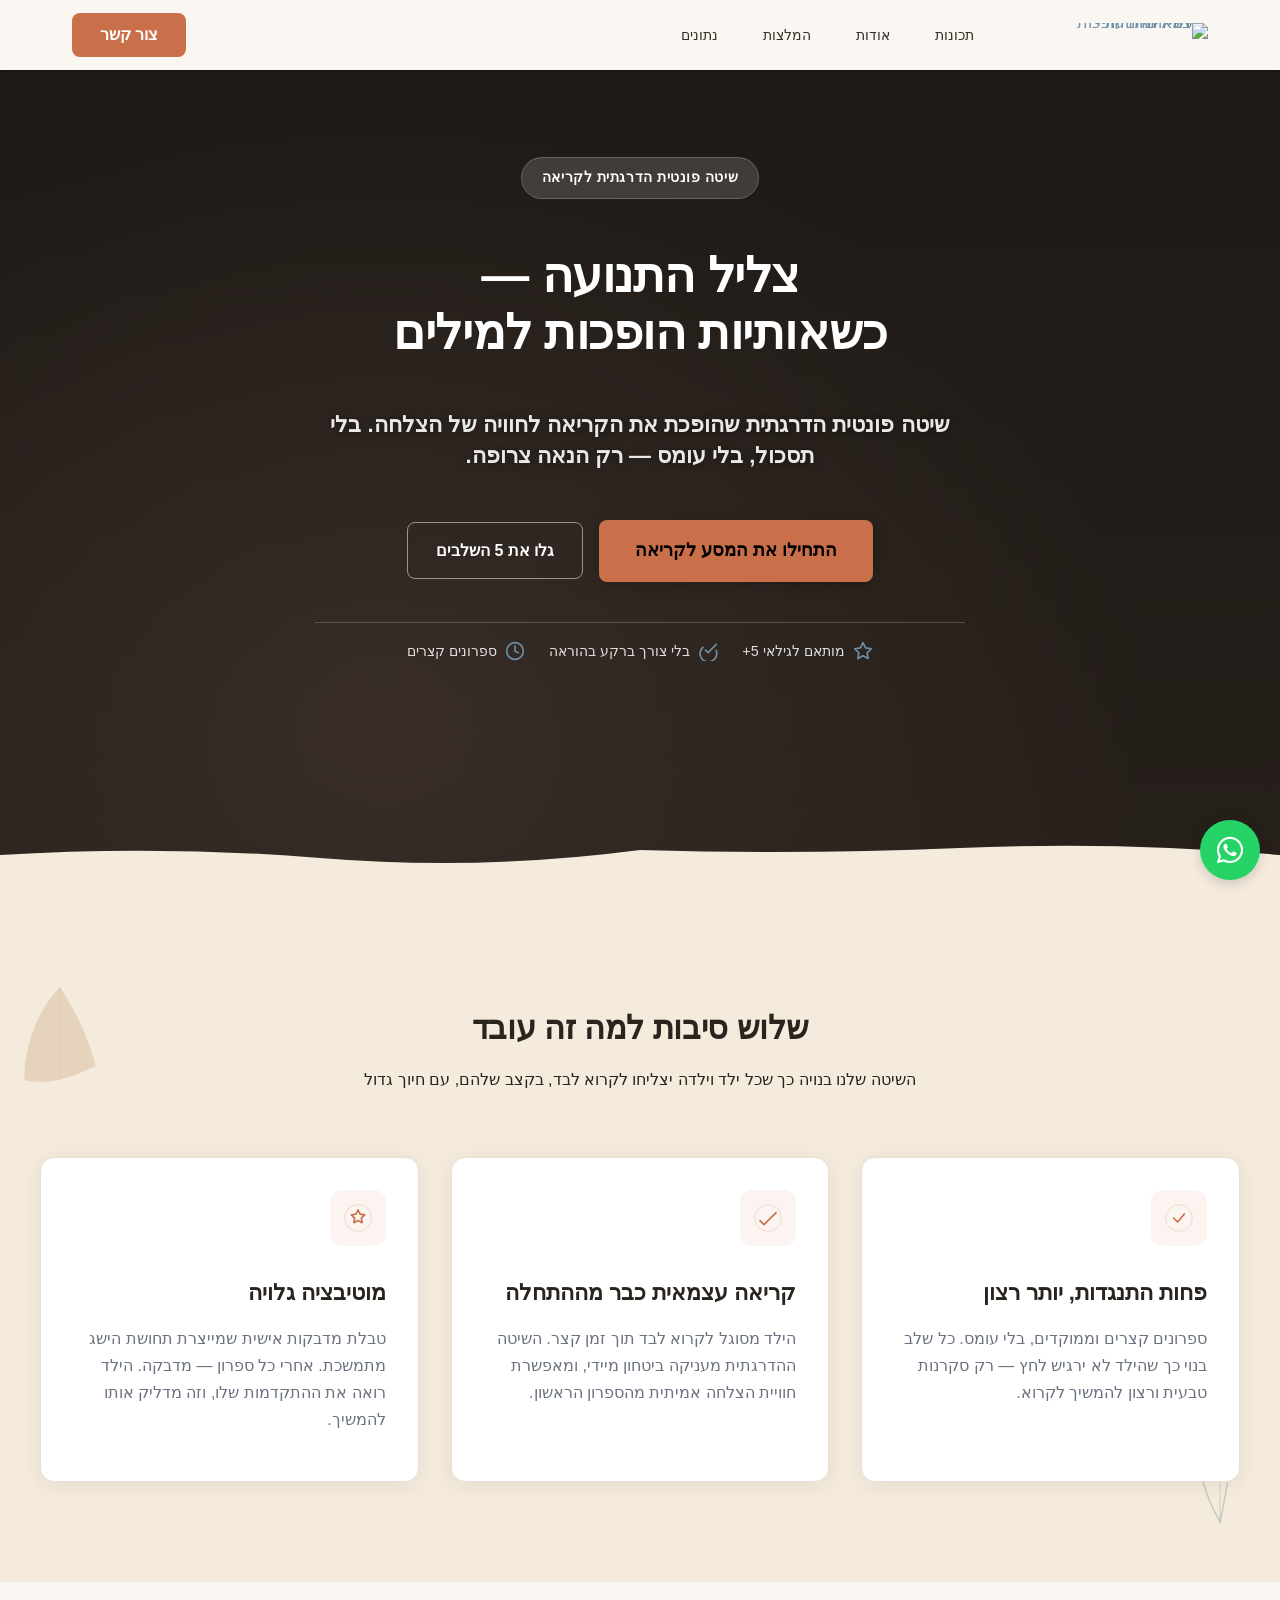
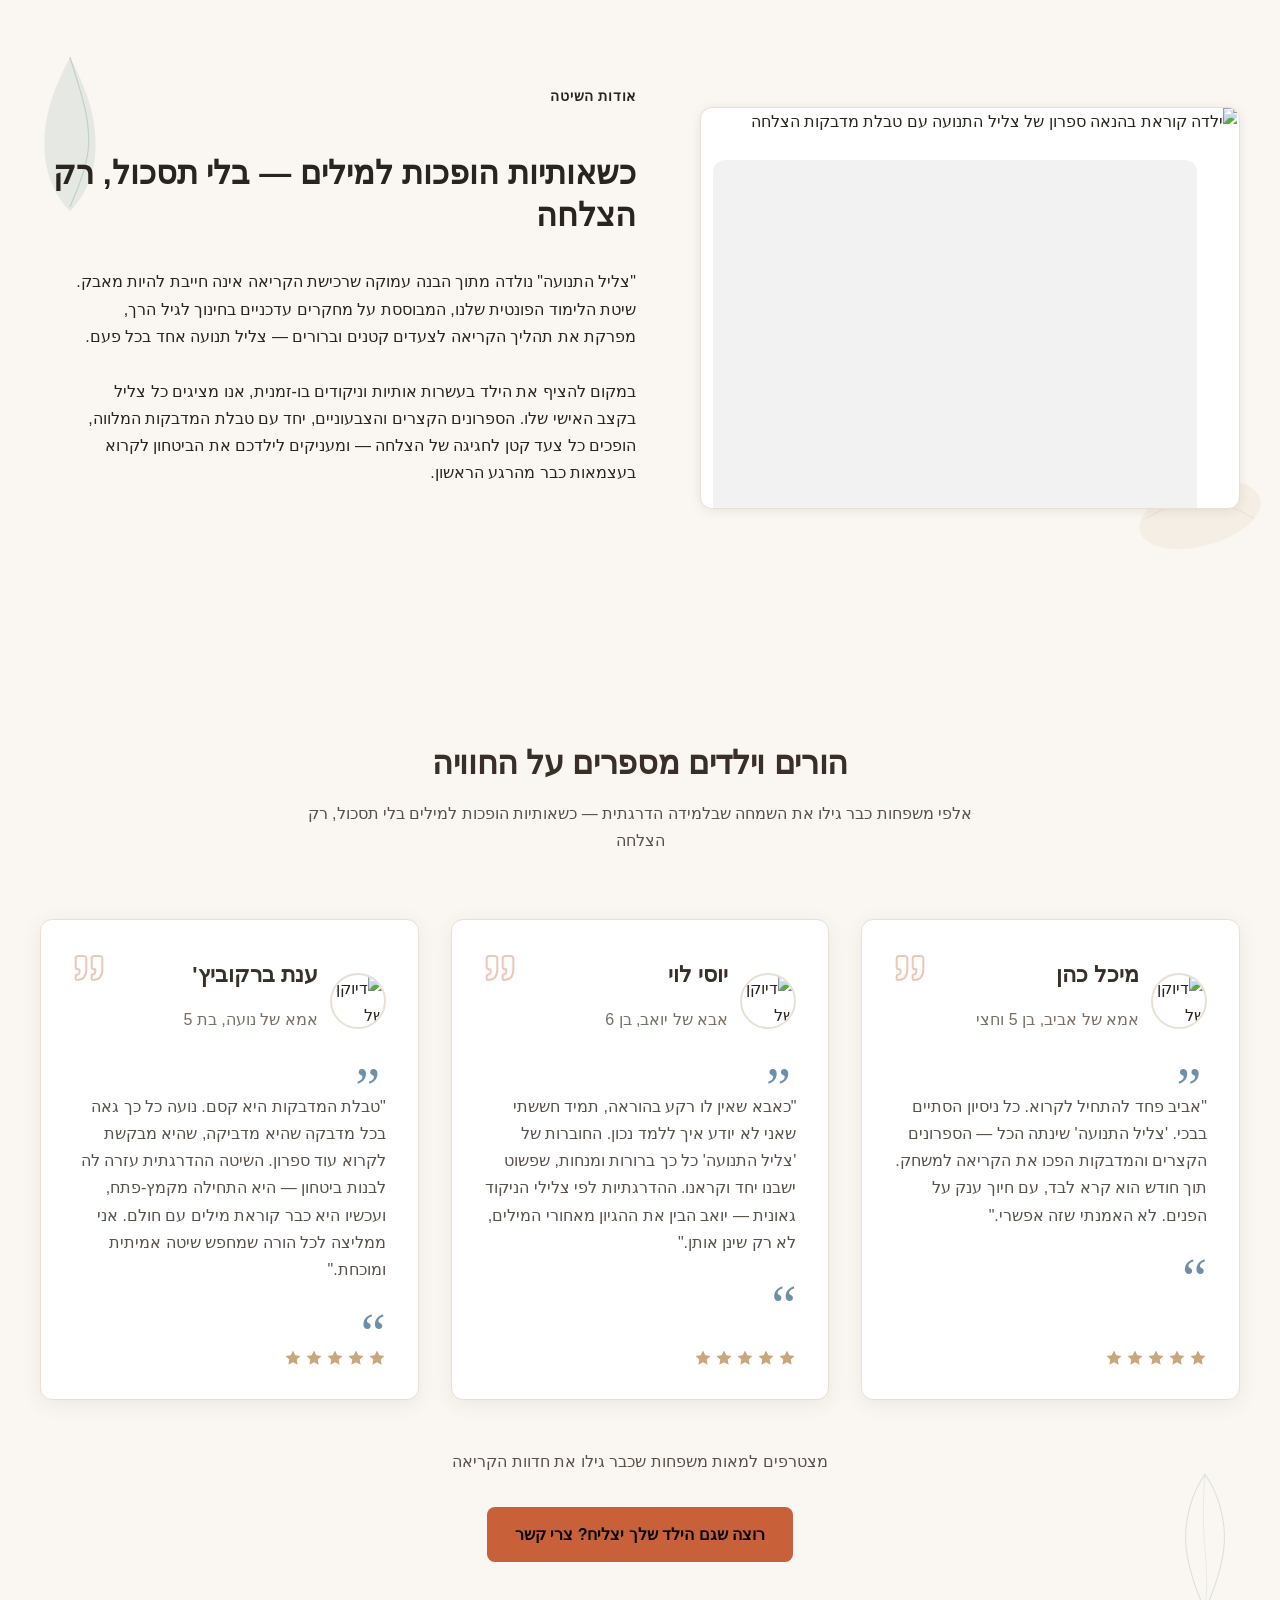
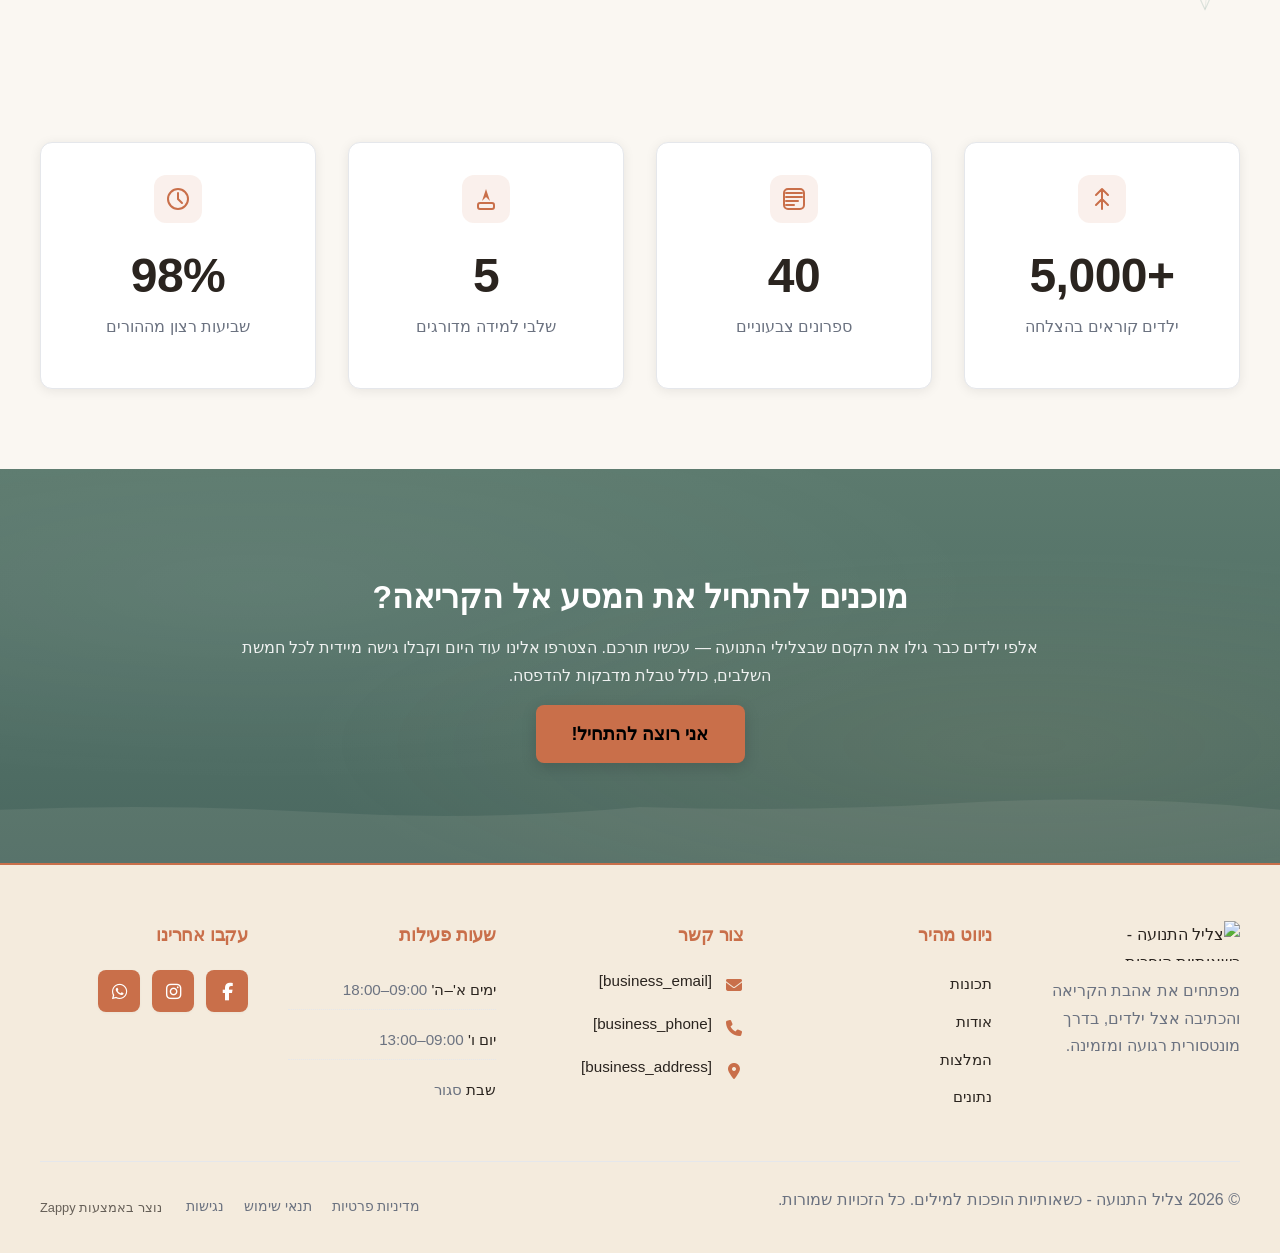
==== public/index.html @ eca21dc9 "Background sync: Progressive GitHub Sync" ====
<!doctype html><html dir="rtl" lang="he"><head><meta charset="UTF-8"><meta content="width=device-width,initial-scale=1" name="viewport"><meta content="index, follow" name="robots"><title>גלו עולם קסום של קריאה — צליל התנועה - כשאותיות הופכות למילים</title><meta content="תוכנית קריאה ייחודית לילדים מגיל 5, שמבוססת על צלילי תנועה ומשלבת חוברות צבעוניות ומדבקות. בואו לגדל קוראים מאושרים ובטוחים, צעד אחר צעד, באהבה והצלחה!" name="description"><meta content="חברות הוצאה לאור חינוכית, הוצאת ספרים חינוכיים, תוכנית קריאה לילדים, לימוד קריאה בעברית, צליל התנועה" name="keywords"><link href="/assets/favicon.ico" rel="icon" type="image/x-icon"><link href="/assets/favicon-16x16.png" rel="icon" type="image/png" sizes="16x16"><link href="/assets/favicon-32x32.png" rel="icon" type="image/png" sizes="32x32"><link href="/assets/favicon-48x48.png" rel="icon" type="image/png" sizes="48x48"><link href="/assets/favicon-192x192.png" rel="icon" type="image/png" sizes="192x192"><link href="/assets/favicon-512x512.png" rel="icon" type="image/png" sizes="512x512"><link href="/assets/apple-touch-icon.png" rel="apple-touch-icon"><script>!function(){"use strict";var t="f426595d-922e-45fe-85dd-0dc75b33bfe9",e="https://api.zappy5.com/api/analytics/track",a=18e5,n=2592e6,o=!0,i=!0,r=!0;var s=function(){var e="zappy_visitor_"+t,a=null;try{if(a=localStorage.getItem(e)){var o=JSON.parse(a),i=Date.now();if(i-o.created<n)return o.lastSeen=i,localStorage.setItem(e,JSON.stringify(o)),o.id}}catch(t){console.warn("Zappy Analytics: LocalStorage not available")}var r="zv_"+Date.now()+"_"+Math.random().toString(36).substr(2,9);try{localStorage.setItem(e,JSON.stringify({id:r,created:Date.now(),lastSeen:Date.now()}))}catch(t){}return r}(),c=function(){var e="zappy_session_"+t,n=null;try{if(n=sessionStorage.getItem(e)){var o=JSON.parse(n),i=Date.now();if(i-o.timestamp<a)return o.timestamp=i,sessionStorage.setItem(e,JSON.stringify(o)),o.id}}catch(t){console.warn("Zappy Analytics: SessionStorage not available")}var r="zs_"+Date.now()+"_"+Math.random().toString(36).substr(2,9);try{sessionStorage.setItem(e,JSON.stringify({id:r,timestamp:Date.now()}))}catch(t){}return r}();function l(a,n){n=n||{};var o={website_id:t,event_type:a,page_path:window.location.pathname,referrer:document.referrer||"direct",visitor_id:s,session_id:c,metadata:n};if(navigator.sendBeacon){var i=new Blob([JSON.stringify(o)],{type:"application/json"});navigator.sendBeacon(e,i)}else fetch(e,{method:"POST",headers:{"Content-Type":"application/json"},body:JSON.stringify(o),keepalive:!0}).catch(function(t){console.warn("Zappy Analytics: Failed to track event",t)})}o&&l("pageview",{title:document.title,url:window.location.href}),i&&document.addEventListener("click",function(t){var e=t.target;if("BUTTON"===e.tagName||e.closest("button")){var a="BUTTON"===e.tagName?e:e.closest("button");l("click",{element:"button",text:a.textContent.trim().substring(0,100),id:a.id||null,class:a.className||null})}else if("A"===e.tagName||e.closest("a")){var n="A"===e.tagName?e:e.closest("a");l("navigation",{element:"link",text:n.textContent.trim().substring(0,100),href:n.href,external:n.hostname!==window.location.hostname})}},!0),r&&document.addEventListener("submit",function(t){var e=t.target;l("form_submit",{form_id:e.id||null,form_name:e.name||null,form_action:e.action||null,form_method:e.method||"GET"})},!0);var d=Date.now();window.addEventListener("beforeunload",function(){l("page_unload",{time_on_page:Math.floor((Date.now()-d)/1e3),page_path:window.location.pathname})}),window.zappyAnalytics={track:l,getVisitorId:function(){return s},getSessionId:function(){return c}}}()</script><meta content="גלו עולם קסום של קריאה — צליל התנועה - כשאותיות הופכות למילים" property="og:title"><meta content="תוכנית קריאה ייחודית לילדים מגיל 5, שמבוססת על צלילי תנועה ומשלבת חוברות צבעוניות ומדבקות. בואו לגדל קוראים מאושרים ובטוחים, צעד אחר צעד, באהבה והצלחה!" property="og:description"><meta content="summary_large_image" name="twitter:card"><meta content="גלו עולם קסום של קריאה — צליל התנועה - כשאותיות הופכות למילים" name="twitter:title"><meta content="תוכנית קריאה ייחודית לילדים מגיל 5, שמבוססת על צלילי תנועה ומשלבת חוברות צבעוניות ומדבקות. בואו לגדל קוראים מאושרים ובטוחים, צעד אחר צעד, באהבה והצלחה!" name="twitter:description"><meta content="website" property="og:type"><meta content="he_IL" property="og:locale"><link href="https://cdnjs.cloudflare.com/ajax/libs/font-awesome/6.4.0/css/all.min.css" rel="stylesheet"><style>.skip-link{position:absolute;top:0;left:0;transform:translateY(-200%);padding:12px 18px;background:var(--bg-dark,#1a1a1a);color:var(--text-light,#fff);font-weight:600;border-radius:0 0 8px 0;z-index:10000}.skip-link:focus{transform:none;outline:2px solid var(--ring,#fff);outline-offset:2px}:focus-visible{outline:2px solid var(--ring,currentColor);outline-offset:3px}</style><link href="/assets/favicon.ico" rel="icon" type="image/x-icon"><link href="/assets/favicon-16x16.png" rel="icon" type="image/png" sizes="16x16"><link href="/assets/favicon-32x32.png" rel="icon" type="image/png" sizes="32x32"><link href="/assets/favicon-48x48.png" rel="icon" type="image/png" sizes="48x48"><link href="/assets/favicon-192x192.png" rel="icon" type="image/png" sizes="192x192"><link href="/assets/favicon-512x512.png" rel="icon" type="image/png" sizes="512x512"><link href="/assets/apple-touch-icon.png" rel="apple-touch-icon"><link href="https://cdn.jsdelivr.net/npm/vanilla-cookieconsent@3/dist/cookieconsent.css" rel="stylesheet"><script src="https://cdn.jsdelivr.net/npm/vanilla-cookieconsent@3/dist/cookieconsent.umd.js"></script><script src="https://cdn.jsdelivr.net/gh/mickidum/acc_toolbar/acctoolbar/acctoolbar.min.js"></script><link href="/styles.css" rel="stylesheet"><script>window.ZAPPY_WEBSITE_ID="f426595d-922e-45fe-85dd-0dc75b33bfe9",window.ZAPPY_API_BASE="https://api.zappy5.com"</script><style id="zappy-dropdown-submenu-styles">#navMenu li:has(.sub-menu),.nav-menu li:has(.sub-menu),.navbar li:has(.sub-menu),nav li:has(.sub-menu){position:relative}#navMenu .sub-menu,.nav-menu .sub-menu,.navbar .sub-menu,nav .sub-menu{display:block!important;position:absolute!important;top:100%;left:0;min-width:220px;background:#fff;border-radius:8px;box-shadow:0 8px 25px rgba(0,0,0,.15);padding:8px 0;opacity:0;visibility:hidden;transform:translateY(10px);transition:all .3s ease;z-index:1000;list-style:none;pointer-events:none}#navMenu li:hover>.sub-menu,.nav-menu li:hover>.sub-menu,.navbar li:hover>.sub-menu,nav li:hover>.sub-menu{opacity:1!important;visibility:visible!important;transform:translateY(0)!important;pointer-events:auto!important}.sub-menu li{list-style:none;margin:0;padding:0}.sub-menu a{display:block!important;padding:10px 16px!important;color:var(--text-dark,#333)!important;font-weight:500;text-decoration:none;white-space:nowrap;transition:background-color .2s}.sub-menu .zappy-nav-child>a{padding-left:28px!important;font-size:.9em!important;opacity:.85!important}[dir=rtl] .sub-menu .zappy-nav-child>a,html[lang=ar] .sub-menu .zappy-nav-child>a,html[lang=he] .sub-menu .zappy-nav-child>a{padding-left:10px!important;padding-right:28px!important}.sub-menu .zappy-nav-parent>a{font-weight:600!important}.sub-menu a:hover{background-color:#f5f5f5}[dir=rtl] .nav-menu .sub-menu,[dir=rtl] .navbar .sub-menu,[dir=rtl] nav .sub-menu,html[lang=ar] .nav-menu .sub-menu,html[lang=ar] .navbar .sub-menu,html[lang=ar] nav .sub-menu,html[lang=he] .nav-menu .sub-menu,html[lang=he] .navbar .sub-menu,html[lang=he] nav .sub-menu{left:auto!important;right:0!important}.sub-menu:empty,.sub-menu:not(:has(li)):not(:has(> a)),.sub-menu:not(:has(li:not(.zappy-hidden-menu-item))):not(:has(> a)){display:none!important;opacity:0!important;visibility:hidden!important;pointer-events:none!important}li:has(.menu-group-title):hover>.sub-menu{opacity:1!important;visibility:visible!important;transform:translateY(0)!important;pointer-events:auto!important}#navMenu>li>.menu-group-title,.nav-menu>li>.menu-group-title{display:inline-block;padding:.5rem 1rem;cursor:default;user-select:none}@media (max-width:768px){#navMenu .sub-menu,.nav-menu .sub-menu,.navbar .sub-menu,nav .sub-menu{position:static!important;transform:none!important;box-shadow:none!important;background:0 0!important;max-height:0;overflow:hidden;opacity:0;visibility:hidden;transition:max-height .3s ease,opacity .3s ease;padding:0!important;border-radius:0!important}#navMenu .sub-menu.mobile-expanded,.nav-menu .sub-menu.mobile-expanded,.navbar .sub-menu.mobile-expanded{max-height:none!important;overflow-y:visible!important;opacity:1!important;visibility:visible!important;padding:8px 0 8px 16px!important}[dir=rtl] .sub-menu.mobile-expanded,html[lang=he] .sub-menu.mobile-expanded{padding:8px 16px 8px 0!important}#navMenu li:hover>.sub-menu,.nav-menu li:hover>.sub-menu,.navbar li:hover>.sub-menu,nav li:hover>.sub-menu{opacity:0;visibility:hidden;pointer-events:none}#navMenu li>.sub-menu.mobile-expanded,.nav-menu li>.sub-menu.mobile-expanded,.navbar li>.sub-menu.mobile-expanded,nav li>.sub-menu.mobile-expanded{opacity:1!important;visibility:visible!important;pointer-events:auto!important}#navMenu li:has(.sub-menu),.nav-menu li:has(.sub-menu),.navbar li:has(.sub-menu),nav li:has(.sub-menu){display:flex!important;flex-wrap:wrap!important;align-items:center!important;position:relative!important;min-height:44px!important}#navMenu li:has(.sub-menu)>a,.nav-menu li:has(.sub-menu)>a,.navbar li:has(.sub-menu)>a,nav li:has(.sub-menu)>a{flex:1!important;min-width:0!important}#navMenu li:has(.sub-menu)>.menu-group-title,.nav-menu li:has(.sub-menu)>.menu-group-title,.navbar li:has(.sub-menu)>.menu-group-title,nav li:has(.sub-menu)>.menu-group-title{flex:1!important;min-width:0!important;padding:0!important;line-height:inherit!important}#navMenu li:has(.sub-menu)>.sub-menu,.nav-menu li:has(.sub-menu)>.sub-menu,.navbar li:has(.sub-menu)>.sub-menu,nav li:has(.sub-menu)>.sub-menu{flex-basis:100%!important;width:100%!important}#navMenu li:has(.sub-menu)>a [class*=arrow],#navMenu li:has(.sub-menu)>a [class*=chevron],.nav-menu li:has(.sub-menu)>a .fa-angle-down,.nav-menu li:has(.sub-menu)>a .fa-chevron-down,.nav-menu li:has(.sub-menu)>a [class*=arrow],.nav-menu li:has(.sub-menu)>a [class*=chevron],nav li:has(.sub-menu)>a [class*=arrow],nav li:has(.sub-menu)>a [class*=chevron]{display:none!important;visibility:hidden!important}.mobile-submenu-toggle{display:flex!important;align-items:center!important;justify-content:center!important;width:44px!important;height:auto!important;background:0 0!important;border:none!important;cursor:pointer!important;color:var(--text-dark)!important;position:static!important;flex-shrink:0!important;align-self:stretch!important;z-index:2!important;padding:0!important;margin:0!important}.mobile-submenu-toggle::after{content:''!important;width:0!important;height:0!important;border-left:6px solid transparent!important;border-right:6px solid transparent!important;border-top:7px solid currentColor!important;transition:transform .3s ease!important}.mobile-submenu-toggle.expanded::after{transform:rotate(180deg)!important}.sub-menu a{padding:10px 0!important;display:block!important;color:var(--text-dark)!important;white-space:normal!important}.sub-menu .zappy-nav-child>a{padding-left:28px!important;font-size:.9em!important;opacity:.85!important}[dir=rtl] .sub-menu .zappy-nav-child>a,html[lang=ar] .sub-menu .zappy-nav-child>a,html[lang=he] .sub-menu .zappy-nav-child>a{padding-left:0!important;padding-right:28px!important}.sub-menu .zappy-nav-parent>a{font-weight:600!important}#navMenu.active,.nav-menu.active{max-width:100vw!important;overflow-x:hidden!important;box-sizing:border-box!important}.navbar .sub-menu li a,.zappy-products-dropdown .sub-menu a,nav.navbar .sub-menu li a{color:var(--text-dark)!important}}@media (min-width:769px){.mobile-submenu-toggle{display:none!important}}</style><style id="zappy-widget-visibility">html[dir=rtl] .whatsapp-float{right:20px!important;left:auto!important}html:not([dir]) .whatsapp-float,html[dir=ltr] .whatsapp-float{left:20px!important;right:auto!important}html[dir=rtl] #mic-access-tool-general-button,html[dir=rtl] #mic-init-access-tool #mic-access-tool-general-button,html[dir=rtl] #mic-init-access-tool .mic-access-tool-general-button,html[dir=rtl] ._access-icon,html[dir=rtl] .mic-access-tool-general-button{left:20px!important;right:auto!important}html:not([dir]) #mic-access-tool-general-button,html:not([dir]) #mic-init-access-tool #mic-access-tool-general-button,html:not([dir]) #mic-init-access-tool .mic-access-tool-general-button,html:not([dir]) ._access-icon,html:not([dir]) .mic-access-tool-general-button,html[dir=ltr] #mic-access-tool-general-button,html[dir=ltr] #mic-init-access-tool #mic-access-tool-general-button,html[dir=ltr] #mic-init-access-tool .mic-access-tool-general-button,html[dir=ltr] ._access-icon,html[dir=ltr] .mic-access-tool-general-button{right:20px!important;left:auto!important}@media (max-width:768px){.whatsapp-float{display:flex!important}}@media (min-width:769px){.whatsapp-float{display:flex!important}}@media (max-width:768px){#mic-access-tool-general-button,#mic-init-access-tool #mic-access-tool-general-button,#mic-init-access-tool .mic-access-tool-general-button,._access-icon,.mic-access-tool-general-button{display:flex!important;visibility:visible!important;opacity:1!important;pointer-events:auto!important}#mic-access-tool-box.opened-mic-access-tool,#mic-init-access-tool #mic-access-tool-box.opened-mic-access-tool,.mic-access-tool-box.opened-mic-access-tool{visibility:visible!important;opacity:1!important;pointer-events:auto!important}}@media (min-width:769px){#mic-access-tool-general-button,#mic-init-access-tool #mic-access-tool-general-button,#mic-init-access-tool .mic-access-tool-general-button,._access-icon,.mic-access-tool-general-button{display:flex!important;visibility:visible!important;opacity:1!important;pointer-events:auto!important}#mic-access-tool-box.opened-mic-access-tool,#mic-init-access-tool #mic-access-tool-box.opened-mic-access-tool,.mic-access-tool-box.opened-mic-access-tool{visibility:visible!important;opacity:1!important;pointer-events:auto!important}}</style></head><body><a href="#main" class="skip-link">דלג לתוכן הראשי</a><nav class="navbar" dir="rtl"><button aria-label="Menu" class="mobile-toggle" id="mobileToggle"><svg viewBox="0 0 24 24" fill="none" height="24" width="24" class="hamburger-icon"><path d="M3 12h18M3 6h18M3 18h18" stroke="currentColor" stroke-width="2" stroke-linecap="round"></path></svg> <svg viewBox="0 0 24 24" fill="none" height="24" width="24" class="close-icon" style="display:none"><path d="M18 6L6 18M6 6l12 12" stroke="currentColor" stroke-width="2" stroke-linecap="round"></path></svg></button> <button aria-label="Call" class="phone-header-btn" data-phone="[business_phone]"><svg viewBox="0 0 24 24" fill="currentColor" height="20" width="20"><path d="M22 16.92v3a2 2 0 0 1-2.18 2 19.79 19.79 0 0 1-8.63-3.07 19.5 19.5 0 0 1-6-6 19.79 19.79 0 0 1-3.07-8.67A2 2 0 0 1 4.11 2h3a2 2 0 0 1 2 1.72 12.84 12.84 0 0 0 .7 2.81 2 2 0 0 1-.45 2.11L8.09 9.91a16 16 0 0 0 6 6l1.27-1.27a2 2 0 0 1 2.11-.45 12.84 12.84 0 0 0 2.81.7A2 2 0 0 1 22 16.92z"></path></svg></button><div class="nav-container"><div class="nav-right-group"><div class="nav-brand"><a href="/" class="logo-link"><img alt="צליל התנועה - כשאותיות הופכות למילים" src="/assets/site-----image-1.webp" class="logo"></a></div><ul class="nav-menu" id="navMenu"><li><a href="#features">תכונות</a></li><li><a href="#about">אודות</a></li><li><a href="#testimonials">המלצות</a></li><li><a href="#stats">נתונים</a></li></ul></div><div class="nav-cta-container"><a href="#cta" class="nav-cta-btn">צור קשר</a></div></div></nav><script>window.addEventListener("load",function(){const e=document.querySelector(".navbar, nav, header");if(!e)return void console.log("[Navbar] Navbar element not found");let t=document.getElementById("mobileToggle")||document.querySelector(".mobile-toggle")||document.querySelector(".hamburger")||document.querySelector(".hamburger-menu")||document.querySelector(".menu-toggle")||document.querySelector(".burger-menu")||document.querySelector('[aria-label="Menu"]')||document.querySelector('[aria-label="תפריט"]');const n=document.querySelector(".phone-header-btn"),o=window.getComputedStyle(e);let r=o.backgroundColor;if(console.log("[Navbar] Initial navbar background:",r),"transparent"===r||"rgba(0, 0, 0, 0)"===r||r.startsWith("rgba")&&r.includes(", 0)")){const e=o.backgroundImage;if(e&&"none"!==e)console.log("[Navbar] Navbar has background image/gradient, using dark text"),r="rgb(240, 240, 240)";else{const e=window.getComputedStyle(document.body).backgroundColor;console.log("[Navbar] Navbar transparent, using body background:",e),r=e}}const a=r.match(/\d+/g);if(a&&a.length>=3){const e=(.299*parseInt(a[0])+.587*parseInt(a[1])+.114*parseInt(a[2]))/255;console.log("[Navbar] Mobile button colors preserved from Claude CSS (luminance:",e.toFixed(2)+")");const o=document.createElement("style");o.id="zappy-mobile-nav-fix";document.documentElement.lang;document.documentElement.dir,o.textContent='\n        /* Hide mobile buttons on desktop, show only on mobile */\n        @media (min-width: 769px) {\n          .mobile-toggle,\n          .phone-header-btn {\n            display: none !important;\n          }\n        }\n        \n        /* Show and position mobile buttons correctly on mobile */\n        @media (max-width: 768px) {\n          .navbar,\n          nav.navbar {\n            min-height: 70px !important;\n          }\n\n          .mobile-toggle,\n          .phone-header-btn {\n            position: absolute !important;\n            top: 0 !important;\n            bottom: 0 !important;\n            margin-top: auto !important;\n            margin-bottom: auto !important;\n            transform: none !important;\n            z-index: 1001 !important;\n            display: flex !important;\n            align-items: center !important;\n            justify-content: center !important;\n            width: 36px !important;\n            height: 36px !important;\n            border-radius: 50% !important;\n            border: none !important;\n            cursor: pointer !important;\n            padding: 6px !important;\n            background: none !important;\n            color: var(--nav-text, var(--text-dark)) !important;\n            touch-action: manipulation !important;\n            -webkit-tap-highlight-color: transparent !important;\n          }\n\n          html[data-zappy-site-type="ecommerce"] .phone-header-btn,\n          body[data-zappy-site-type="ecommerce"] .phone-header-btn,\n          html[data-zappy-site-type="ecommerce"] header .phone-header-btn,\n          html[data-zappy-site-type="ecommerce"] nav .phone-header-btn {\n            display: none !important;\n            visibility: hidden !important;\n            width: 0 !important;\n            height: 0 !important;\n            min-width: 0 !important;\n            overflow: hidden !important;\n          }\n          \n          /* LTR positioning (default): hamburger LEFT, phone RIGHT */\n          html:not([dir="rtl"]):not([lang="he"]):not([lang="ar"]) .mobile-toggle,\n          html[dir="ltr"] .mobile-toggle {\n            left: 12px !important;\n            right: auto !important;\n          }\n          html:not([dir="rtl"]):not([lang="he"]):not([lang="ar"]) .phone-header-btn,\n          html[dir="ltr"] .phone-header-btn {\n            right: 12px !important;\n            left: auto !important;\n          }\n          \n          /* RTL positioning: hamburger RIGHT, phone LEFT */\n          html[dir="rtl"] .mobile-toggle,\n          html[lang="he"] .mobile-toggle,\n          html[lang="ar"] .mobile-toggle {\n            right: 12px !important;\n            left: auto !important;\n          }\n          html[dir="rtl"] .phone-header-btn,\n          html[lang="he"] .phone-header-btn,\n          html[lang="ar"] .phone-header-btn {\n            left: 12px !important;\n            right: auto !important;\n          }\n          \n          /* CRITICAL: Ensure nav-container has min-height on mobile */\n          /* All children are positioned absolutely/fixed on mobile, so height:auto collapses to 0 */\n          .nav-container {\n            min-height: 70px !important;\n            position: relative !important;\n          }\n          \n          /* Ensure SVG icons are properly sized and inherit color */\n          .mobile-toggle svg,\n          .phone-header-btn svg {\n            width: 24px !important;\n            height: 24px !important;\n            /* Don\'t force display - let JavaScript control hamburger/close toggle */\n          }\n          \n          /* Reset nav-cta-container on mobile - remove desktop box-shadow/padding */\n          /* that creates a visible ghost box when CTA button is hidden */\n          .nav-cta-container {\n            box-shadow: none !important;\n            padding: 0 !important;\n          }\n          \n          /* Hide nav-cta-container entirely on mobile when there\'s no lang-switcher */\n          /* (only the CTA button is inside, and it\'s hidden on mobile) */\n          .nav-cta-container:not(:has(.lang-switcher)) {\n            display: none !important;\n          }\n          \n          /* CRITICAL: Prevent hero image fade gradient from bleeding over headline text */\n          /* The .image-fade-gradient has bottom: -30px (extends below parent) */\n          /* On mobile stacked layout, this overlaps the h1 text below the image */\n          .hero-image-column {\n            overflow: hidden !important;\n          }\n          .image-fade-gradient {\n            bottom: 0 !important;\n          }\n          \n          /* Hide desktop language switcher on mobile - hamburger menu handles it */\n          /* High specificity to override stored CSS */\n          .lang-switcher,\n          .nav-cta-container .lang-switcher,\n          .nav-container .lang-switcher,\n          .navbar .lang-switcher,\n          .navbar .nav-cta-container .lang-switcher {\n            display: none !important;\n          }\n        }\n      ';const r=document.getElementById("zappy-mobile-nav-fix");r&&r.remove(),document.head.appendChild(o),console.log("[Navbar] Critical CSS injected for mobile nav positioning");const i=window.innerWidth<=768;if(t){const e=t.querySelector(".hamburger-icon"),n=t.querySelector(".close-icon");e&&(e.style.setProperty("width","24px","important"),e.style.setProperty("height","24px","important"),e.style.setProperty("display","block","important")),n&&(n.style.setProperty("width","24px","important"),n.style.setProperty("height","24px","important"),n.style.setProperty("display","none","important")),i?(t.style.setProperty("position","absolute","important"),t.style.setProperty("top","0","important"),t.style.setProperty("bottom","0","important"),t.style.setProperty("margin-top","auto","important"),t.style.setProperty("margin-bottom","auto","important"),t.style.setProperty("transform","none","important"),t.style.setProperty("z-index","1001","important"),t.style.removeProperty("left"),t.style.removeProperty("right"),console.log("[Navbar] Mobile toggle positioning applied (mobile viewport)")):(t.style.removeProperty("position"),t.style.removeProperty("top"),t.style.removeProperty("transform"),t.style.removeProperty("z-index"),t.style.removeProperty("left"),t.style.removeProperty("right"),console.log("[Navbar] Desktop viewport - cleared mobile toggle inline positioning"))}if(n){const e=n.querySelector("svg");e&&(e.style.width="24px",e.style.height="24px",e.setAttribute("width","24"),e.setAttribute("height","24")),i?(n.style.setProperty("position","absolute","important"),n.style.setProperty("top","0","important"),n.style.setProperty("bottom","0","important"),n.style.setProperty("margin-top","auto","important"),n.style.setProperty("margin-bottom","auto","important"),n.style.setProperty("transform","none","important"),n.style.setProperty("z-index","1001","important"),n.style.removeProperty("left"),n.style.removeProperty("right"),console.log("[Navbar] Phone button positioning applied (mobile viewport)")):(n.style.removeProperty("position"),n.style.removeProperty("top"),n.style.removeProperty("transform"),n.style.removeProperty("z-index"),n.style.removeProperty("left"),n.style.removeProperty("right"),console.log("[Navbar] Desktop viewport - cleared phone button inline positioning"))}}else console.log("[Navbar] Could not parse background color:",r);t=document.getElementById("mobileToggle")||document.querySelector(".mobile-toggle")||document.querySelector(".hamburger")||document.querySelector(".hamburger-menu")||document.querySelector(".menu-toggle")||document.querySelector(".burger-menu")||document.querySelector('[aria-label="Menu"]')||document.querySelector('[aria-label="תפריט"]');const i=document.getElementById("navMenu")||document.querySelector(".nav-menu")||document.querySelector(".nav-links")||document.querySelector("nav ul:not(.submenu)");if(!t||!i)return void console.log("[Navbar] Mobile toggle or menu not found:",{toggle:!!t,menu:!!i});i.id||(i.id="navMenu"),console.log("[Navbar] Initializing mobile menu...");const l=t.cloneNode(!0);t.parentNode.replaceChild(l,t);var s=0;function p(e){var t=Date.now();t-s<300||(s=t,function(e){e.preventDefault(),e.stopPropagation();const t=l.querySelector(".hamburger-icon"),n=l.querySelector(".close-icon");i.classList.contains("active")?(i.classList.remove("active"),t&&t.style.setProperty("display","block","important"),n&&n.style.setProperty("display","none","important"),document.body.style.overflow="",console.log("[Navbar] Menu closed")):(i.classList.add("active"),t&&t.style.setProperty("display","none","important"),n&&n.style.setProperty("display","block","important"),document.body.style.overflow="hidden",console.log("[Navbar] Menu opened"))}(e))}l.addEventListener("click",p),l.addEventListener("touchend",p),i.querySelectorAll("a").forEach(function(e){e.addEventListener("click",function(){if("#"===this.getAttribute("href"))return;const e=l.querySelector(".hamburger-icon"),t=l.querySelector(".close-icon");i.classList.remove("active"),e&&e.style.setProperty("display","block","important"),t&&t.style.setProperty("display","none","important"),document.body.style.overflow="",console.log("[Navbar] Menu closed (link clicked)")})});var m=i.querySelectorAll(".dropdown-toggle");m.forEach(function(e){e.addEventListener("click",function(e){e.preventDefault(),e.stopPropagation();var t=this.closest(".nav-dropdown");t&&(t.parentNode.querySelectorAll(".nav-dropdown.open").forEach(function(e){e!==t&&e.classList.remove("open")}),t.classList.toggle("open"),console.log("[Navbar] Dropdown toggled:",t.classList.contains("open")?"open":"closed"))})}),document.addEventListener("click",function(e){e.target.closest(".nav-dropdown")||document.querySelectorAll(".nav-dropdown.open").forEach(function(e){e.classList.remove("open")})}),console.log("[Navbar] Dropdown handlers initialized for "+m.length+" dropdowns"),n&&n.addEventListener("click",function(){const e=document.querySelectorAll('a[href^="tel:"]'),t=e.length>0?e[0].getAttribute("href").replace("tel:",""):"[business_phone]";window.location.href="tel:"+t,console.log("[Navbar] Phone button clicked")}),console.log("[Navbar] Mobile menu initialized successfully")})</script><main id="main"><section class="index-hero-section" data-band-index="0" data-layout-spec="בית-hero" id="hero" data-hero-type="fullscreen-scrim"><div data-element-id="img-1780759334514-h0m5znyi1" data-element-type="image" data-zappy-wrapper-margins-applied="true" data-zappy-zoom-clip="true" data-zappy-zoom-wrapper="true" data-zappy-zoom-wrapper-width-mode="full" style="position:absolute !important;top:0px !important;left:0px !important;width:100% !important;height:100% !important;max-width:none !important;margin-left:0px !important;margin-right:0px !important;display:block !important;z-index:1 !important;overflow:hidden !important"><img alt="ילד מסדר אותיות עבריות צבעוניות על שולחן עץ חמים" src="/assets/site-index-hero-image-1-1780760371629-ncbt2x.webp?v=1780760374147" class="hero-bg-image" data-context="Warm, softly lit top-down view of a wooden Montessori-style table with scattered colorful Hebrew letter tiles, a child's small hands arranging them into a word, a sticker achievement chart beside them, natural textures, cream and earthy tones, shallow depth of field, cozy home learning atmosphere." data-placeholder="index-hero-image-1" height="600" width="1200" data-element-id="img-1780759334514-h0m5znyi1" data-element-type="image" data-hero-background="true" data-hero-bg="true" data-zappy-object-position="50% 33%" data-zappy-zoom="1" fetchpriority="high" style="object-position:50% 33% !important;object-fit:cover;width:100%;height:100%;margin:0px !important"></div><div class="hero-scrim" aria-hidden="true"></div><div class="hero-overlay"><div class="hero-content"><p class="zappy-editable"><span class="hero-label">שיטה פונטית הדרגתית לקריאה</span></p><h1 class="hero-headline">צליל התנועה —<br>כשאותיות הופכות למילים</h1><h3 class="hero-subtitle">שיטה פונטית הדרגתית שהופכת את הקריאה לחוויה של הצלחה. בלי תסכול, בלי עומס — רק הנאה צרופה.</h3><div class="hero-cta-group"><a href="#contact" class="btn-primary hero-btn" data-element-id="btn-1780759334510-2j0yqsdhp" data-element-type="button" data-native-element="true" style="color:rgb(0, 0, 0) !important">התחילו את המסע לקריאה</a> <a href="#stages" class="btn-ghost hero-btn-ghost" data-element-id="btn-1780759334510-332w2or84" data-element-type="button" data-native-element="true">גלו את 5 השלבים</a></div><div class="hero-trust-badges"><div class="trust-item"><svg viewBox="0 0 24 24" fill="none" data-element-type="icon" data-icon-type="svg" height="20" width="20" stroke="currentColor" stroke-linecap="round" stroke-linejoin="round" stroke-width="2"><path d="M12 2L15.09 8.26L22 9.27L17 14.14L18.18 21.02L12 17.77L5.82 21.02L7 14.14L2 9.27L8.91 8.26L12 2Z"></path></svg> <span>מותאם לגילאי 5+</span></div><div class="trust-item"><svg viewBox="0 0 24 24" fill="none" data-element-type="icon" data-icon-type="svg" height="20" width="20" stroke="currentColor" stroke-linecap="round" stroke-linejoin="round" stroke-width="2"><path d="M22 11.08V12A10 10 0 1 1 5.93 7.5"></path><polyline points="22 4 12 14.01 9 11.01"></polyline></svg> <span>בלי צורך ברקע בהוראה</span></div><div class="trust-item"><svg viewBox="0 0 24 24" fill="none" data-element-type="icon" data-icon-type="svg" height="20" width="20" stroke="currentColor" stroke-linecap="round" stroke-linejoin="round" stroke-width="2"><circle cx="12" cy="12" r="10"></circle><path d="M12 6V12L16 14"></path></svg> <span>ספרונים קצרים</span></div></div></div></div><div class="hero-divider-wrapper" aria-hidden="true"><svg viewBox="0 0 1200 80" xmlns="http://www.w3.org/2000/svg" aria-hidden="true" data-no-icon-edit="true" preserveAspectRatio="none"><path d="M0,80 L0,35 Q150,25 300,38 T600,30 Q750,35 900,28 T1200,35 L1200,80 Z" fill="var(--bg-light)"></path></svg></div></section><section class="index-features-section" data-band-index="1" data-layout-spec="בית-features" id="features"><div class="index-features-section__container"><div class="index-features-section__header"><h2 class="index-features-section__title">שלוש סיבות למה זה עובד</h2><p class="index-features-section__subtitle">השיטה שלנו בנויה כך שכל ילד וילדה יצליחו לקרוא לבד, בקצב שלהם, עם חיוך גדול</p></div><div class="index-features-section__grid"><article class="index-features-section__card"><div class="index-features-section__card-icon-wrapper"><svg viewBox="0 0 48 48" fill="none" data-element-type="icon" data-icon-type="svg" class="index-features-section__card-icon" xmlns="http://www.w3.org/2000/svg"><circle cx="24" cy="24" r="20" stroke="currentColor" stroke-width="1.5" opacity="0.2"></circle><path d="M16 24L22 30L32 18" stroke="currentColor" stroke-width="2.5" stroke-linecap="round" stroke-linejoin="round"></path></svg></div><h3 class="index-features-section__card-title">פחות התנגדות, יותר רצון</h3><p class="index-features-section__card-text">ספרונים קצרים וממוקדים, בלי עומס. כל שלב בנוי כך שהילד לא ירגיש לחץ — רק סקרנות טבעית ורצון להמשיך לקרוא.</p></article><article class="index-features-section__card"><div class="index-features-section__card-icon-wrapper"><svg viewBox="0 0 48 48" fill="none" data-element-type="icon" data-icon-type="svg" class="index-features-section__card-icon" xmlns="http://www.w3.org/2000/svg"><circle cx="24" cy="24" r="20" stroke="currentColor" stroke-width="1.5" opacity="0.2"></circle><path d="M12 28L18 34L36 16" stroke="currentColor" stroke-width="2.5" stroke-linecap="round" stroke-linejoin="round"></path></svg></div><h3 class="index-features-section__card-title">קריאה עצמאית כבר מההתחלה</h3><p class="index-features-section__card-text">הילד מסוגל לקרוא לבד תוך זמן קצר. השיטה ההדרגתית מעניקה ביטחון מיידי, ומאפשרת חוויית הצלחה אמיתית מהספרון הראשון.</p></article><article class="index-features-section__card"><div class="index-features-section__card-icon-wrapper"><svg viewBox="0 0 48 48" fill="none" data-element-type="icon" data-icon-type="svg" class="index-features-section__card-icon" xmlns="http://www.w3.org/2000/svg"><circle cx="24" cy="24" r="20" stroke="currentColor" stroke-width="1.5" opacity="0.2"></circle><path d="M24 12L27.09 18.26L34 19.27L29 24.14L30.18 31.02L24 27.77L17.82 31.02L19 24.14L14 19.27L20.91 18.26L24 12Z" stroke="currentColor" stroke-width="2.5" stroke-linecap="round" stroke-linejoin="round"></path></svg></div><h3 class="index-features-section__card-title">מוטיבציה גלויה</h3><p class="index-features-section__card-text">טבלת מדבקות אישית שמייצרת תחושת הישג מתמשכת. אחרי כל ספרון — מדבקה. הילד רואה את ההתקדמות שלו, וזה מדליק אותו להמשיך.</p></article></div></div><div class="index-features-section__leaf-decoration" aria-hidden="true" data-no-icon-edit="true"><svg viewBox="0 0 120 200" fill="none" xmlns="http://www.w3.org/2000/svg"><path d="M60 10 C30 50 10 100 60 190 C70 140 85 90 60 10Z" stroke="#4A7C6F" stroke-width="2" fill="none" opacity="0.35"></path><line opacity="0.25" stroke="#4A7C6F" stroke-width="1.5" x1="60" x2="60" y1="10" y2="190"></line></svg></div><div class="index-features-section__dried-leaf" aria-hidden="true" data-no-icon-edit="true"><svg viewBox="0 0 140 160" fill="none" xmlns="http://www.w3.org/2000/svg"><path d="M20 150 C20 100 40 50 70 20 C90 50 110 90 120 130 C100 140 60 160 20 150Z" fill="#C8A87A" opacity="0.4"></path><line opacity="0.3" stroke="#C8A87A" stroke-width="1.5" x1="70" x2="70" y1="20" y2="145"></line></svg></div></section><section class="index-about-section" data-band-index="2" data-layout-spec="בית-about" id="about" dir="rtl"><div class="index-about-section__container"><div class="index-about-section__decor-leaf" aria-hidden="true"><svg viewBox="0 0 120 200" fill="none" xmlns="http://www.w3.org/2000/svg"><path d="M60 10 C75 40 95 80 90 130 C85 170 65 190 60 195 C55 190 35 170 30 130 C25 80 45 40 60 10 Z" fill="#4A7C6F" opacity="0.12"></path><path d="M60 10 C70 45 85 80 82 120 C78 155 63 180 60 190" stroke="#4A7C6F" stroke-width="1.5" fill="none" opacity="0.25"></path></svg></div><div class="index-about-section__decor-warm" aria-hidden="true"><svg viewBox="0 0 180 120" fill="none" xmlns="http://www.w3.org/2000/svg"><ellipse cx="90" cy="60" fill="#C8A87A" opacity="0.15" rx="80" ry="40" transform="rotate(-15 90 60)"></ellipse><path d="M20 65 Q90 20 160 65" stroke="#C8A87A" stroke-width="1" fill="none" opacity="0.3"></path></svg></div><div class="index-about-section__split"><div class="index-about-section__image-col"><div class="index-about-section__image-frame"><div data-element-id="img-1780759334514-mqs4vorw2" data-element-type="image" data-zappy-wrapper-margins-applied="true" data-zappy-zoom-clip="true" data-zappy-zoom-wrapper="true" data-zappy-zoom-wrapper-width-mode="px" style="position:relative !important;overflow:hidden !important;width:534px !important;max-width:100% !important;margin-left:auto !important;margin-right:auto !important;height:400px !important;display:block !important" data-zappy-zoom-wrapper-align="center" data-zappy-zoom-wrapper-height="400px" data-zappy-zoom-wrapper-width="534px"><img alt="ילדה קוראת בהנאה ספרון של צליל התנועה עם טבלת מדבקות הצלחה" src="/assets/site-index-service-image-1-1780760116360-cnd929.webp?v=1780760118405" data-context="A warm, softly lit photograph of a young child aged 5-6 sitting at a wooden Montessori-style desk, smiling while pointing at a colorful Hebrew phonics booklet from &quot;צליל התנועה&quot;. The booklet shows large Hebrew letters with vowel markings (niqqud). Beside the child is a sticker achievement chart with colorful reward stickers. Background is a cozy home learning environment with warm cream walls, a small potted plant, and natural light streaming through a window. The mood is joyful, calm, and encouraging — capturing the moment a child discovers they can read independently." data-placeholder="index-about-image-1" height="450" width="600" data-element-id="img-1780759334514-mqs4vorw2" data-element-type="image" data-zappy-object-position="50% 50%" data-zappy-zoom="1" style="object-position:50% 50% !important;margin:0px !important;position:absolute !important;left:-0.188521% !important;top:0% !important;width:100.377% !important;height:100% !important;max-width:none !important;max-height:none !important;display:block !important;object-fit:cover !important" data-zappy-original-height="400" data-zappy-original-width="534" decoding="async"></div><div class="index-about-section__image-shadow" aria-hidden="true"></div></div></div><div class="index-about-section__text-col"><p class="zappy-editable"><span class="index-about-section__overline" style="color:rgb(42, 36, 31) !important">אודות השיטה</span></p><h2 class="index-about-section__heading">כשאותיות הופכות למילים — בלי תסכול, רק הצלחה</h2><div class="index-about-section__mission"><p class="index-about-section__paragraph">"צליל התנועה" נולדה מתוך הבנה עמוקה שרכישת הקריאה אינה חייבת להיות מאבק. שיטת הלימוד הפונטית שלנו, המבוססת על מחקרים עדכניים בחינוך לגיל הרך, מפרקת את תהליך הקריאה לצעדים קטנים וברורים — צליל תנועה אחד בכל פעם.</p><p class="index-about-section__paragraph">במקום להציף את הילד בעשרות אותיות וניקודים בו-זמנית, אנו מציגים כל צליל בקצב האישי שלו. הספרונים הקצרים והצבעוניים, יחד עם טבלת המדבקות המלווה, הופכים כל צעד קטן לחגיגה של הצלחה — ומעניקים לילדכם את הביטחון לקרוא בעצמאות כבר מהרגע הראשון.</p></div><p class="zappy-editable"></p></div></div></div></section><section class="index-testimonials-section" data-band-index="3" data-layout-spec="בית-testimonials" id="testimonials"><div class="index-testimonials-section__container"><div class="index-testimonials-section__header"><h2 class="index-testimonials-section__title">הורים וילדים מספרים על החוויה</h2><p class="index-testimonials-section__subtitle">אלפי משפחות כבר גילו את השמחה שבלמידה הדרגתית — כשאותיות הופכות למילים בלי תסכול, רק הצלחה</p></div><div class="index-testimonials-section__grid"><article class="index-testimonials-section__card"><div class="index-testimonials-section__card-header"><div class="index-testimonials-section__avatar-wrapper"><img alt="דיוקן של אמא מחייכת" src="/assets/site-testimonial-aviv-mom.webp" class="index-testimonials-section__avatar" data-context="Warm portrait of a smiling Israeli mother in her 30s, soft natural lighting, casual home setting, warm earthy tones" data-placeholder="testimonial-aviv-mom" height="56" width="56" loading="lazy"></div><div class="index-testimonials-section__author-info"><h3 class="index-testimonials-section__author-name">מיכל כהן</h3><p class="index-testimonials-section__author-role">אמא של אביב, בן 5 וחצי</p></div><svg viewBox="0 0 24 24" fill="none" data-element-type="icon" data-icon-type="svg" height="32" width="32" stroke="currentColor" stroke-linecap="round" stroke-linejoin="round" stroke-width="1.5" aria-hidden="true" class="index-testimonials-section__quote-icon"><path d="M3 21c3 0 7-1 7-8V5c0-1.25-.756-2.017-2-2H4c-1.25 0-2 .75-2 1.972V11c0 1.25.75 2 2 2 1 0 1 0 1 1v1c0 1-1 2-2 2s-1 .008-1 1.031V20c0 1 0 1 1 1z"></path><path d="M15 21c3 0 7-1 7-8V5c0-1.25-.757-2.017-2-2h-4c-1.25 0-2 .75-2 1.972V11c0 1.25.75 2 2 2h.75c0 2.25.25 4-2.75 4v3c0 1 0 1 1 1z"></path></svg></div><blockquote class="index-testimonials-section__quote"><p>"אביב פחד להתחיל לקרוא. כל ניסיון הסתיים בבכי. 'צליל התנועה' שינתה הכל — הספרונים הקצרים והמדבקות הפכו את הקריאה למשחק. תוך חודש הוא קרא לבד, עם חיוך ענק על הפנים. לא האמנתי שזה אפשרי."</p></blockquote><div class="index-testimonials-section__stars" aria-label="דירוג 5 מתוך 5 כוכבים"><svg viewBox="0 0 24 24" fill="currentColor" data-element-type="icon" data-icon-type="svg" height="18" width="18"><path d="M12 2l3.09 6.26L22 9.27l-5 4.87 1.18 6.88L12 17.77l-6.18 3.25L7 14.14 2 9.27l6.91-1.01L12 2z"></path></svg> <svg viewBox="0 0 24 24" fill="currentColor" data-element-type="icon" data-icon-type="svg" height="18" width="18"><path d="M12 2l3.09 6.26L22 9.27l-5 4.87 1.18 6.88L12 17.77l-6.18 3.25L7 14.14 2 9.27l6.91-1.01L12 2z"></path></svg> <svg viewBox="0 0 24 24" fill="currentColor" data-element-type="icon" data-icon-type="svg" height="18" width="18"><path d="M12 2l3.09 6.26L22 9.27l-5 4.87 1.18 6.88L12 17.77l-6.18 3.25L7 14.14 2 9.27l6.91-1.01L12 2z"></path></svg> <svg viewBox="0 0 24 24" fill="currentColor" data-element-type="icon" data-icon-type="svg" height="18" width="18"><path d="M12 2l3.09 6.26L22 9.27l-5 4.87 1.18 6.88L12 17.77l-6.18 3.25L7 14.14 2 9.27l6.91-1.01L12 2z"></path></svg> <svg viewBox="0 0 24 24" fill="currentColor" data-element-type="icon" data-icon-type="svg" height="18" width="18"><path d="M12 2l3.09 6.26L22 9.27l-5 4.87 1.18 6.88L12 17.77l-6.18 3.25L7 14.14 2 9.27l6.91-1.01L12 2z"></path></svg></div></article><article class="index-testimonials-section__card"><div class="index-testimonials-section__card-header"><div class="index-testimonials-section__avatar-wrapper"><img alt="דיוקן של אבא מחייך" src="/assets/site-testimonial-yoav-dad.webp" class="index-testimonials-section__avatar" data-context="Friendly Israeli father in his late 30s, casual polo shirt, sitting in a bright living room, warm and approachable expression" data-placeholder="testimonial-yoav-dad" height="56" width="56" loading="lazy"></div><div class="index-testimonials-section__author-info"><h3 class="index-testimonials-section__author-name">יוסי לוי</h3><p class="index-testimonials-section__author-role">אבא של יואב, בן 6</p></div><svg viewBox="0 0 24 24" fill="none" data-element-type="icon" data-icon-type="svg" height="32" width="32" stroke="currentColor" stroke-linecap="round" stroke-linejoin="round" stroke-width="1.5" aria-hidden="true" class="index-testimonials-section__quote-icon"><path d="M3 21c3 0 7-1 7-8V5c0-1.25-.756-2.017-2-2H4c-1.25 0-2 .75-2 1.972V11c0 1.25.75 2 2 2 1 0 1 0 1 1v1c0 1-1 2-2 2s-1 .008-1 1.031V20c0 1 0 1 1 1z"></path><path d="M15 21c3 0 7-1 7-8V5c0-1.25-.757-2.017-2-2h-4c-1.25 0-2 .75-2 1.972V11c0 1.25.75 2 2 2h.75c0 2.25.25 4-2.75 4v3c0 1 0 1 1 1z"></path></svg></div><blockquote class="index-testimonials-section__quote"><p>"כאבא שאין לו רקע בהוראה, תמיד חששתי שאני לא יודע איך ללמד נכון. החוברות של 'צליל התנועה' כל כך ברורות ומנחות, שפשוט ישבנו יחד וקראנו. ההדרגתיות לפי צלילי הניקוד גאונית — יואב הבין את ההגיון מאחורי המילים, לא רק שינן אותן."</p></blockquote><div class="index-testimonials-section__stars" aria-label="דירוג 5 מתוך 5 כוכבים"><svg viewBox="0 0 24 24" fill="currentColor" data-element-type="icon" data-icon-type="svg" height="18" width="18"><path d="M12 2l3.09 6.26L22 9.27l-5 4.87 1.18 6.88L12 17.77l-6.18 3.25L7 14.14 2 9.27l6.91-1.01L12 2z"></path></svg> <svg viewBox="0 0 24 24" fill="currentColor" data-element-type="icon" data-icon-type="svg" height="18" width="18"><path d="M12 2l3.09 6.26L22 9.27l-5 4.87 1.18 6.88L12 17.77l-6.18 3.25L7 14.14 2 9.27l6.91-1.01L12 2z"></path></svg> <svg viewBox="0 0 24 24" fill="currentColor" data-element-type="icon" data-icon-type="svg" height="18" width="18"><path d="M12 2l3.09 6.26L22 9.27l-5 4.87 1.18 6.88L12 17.77l-6.18 3.25L7 14.14 2 9.27l6.91-1.01L12 2z"></path></svg> <svg viewBox="0 0 24 24" fill="currentColor" data-element-type="icon" data-icon-type="svg" height="18" width="18"><path d="M12 2l3.09 6.26L22 9.27l-5 4.87 1.18 6.88L12 17.77l-6.18 3.25L7 14.14 2 9.27l6.91-1.01L12 2z"></path></svg> <svg viewBox="0 0 24 24" fill="currentColor" data-element-type="icon" data-icon-type="svg" height="18" width="18"><path d="M12 2l3.09 6.26L22 9.27l-5 4.87 1.18 6.88L12 17.77l-6.18 3.25L7 14.14 2 9.27l6.91-1.01L12 2z"></path></svg></div></article><article class="index-testimonials-section__card"><div class="index-testimonials-section__card-header"><div class="index-testimonials-section__avatar-wrapper"><img alt="דיוקן של אמא צעירה" src="/assets/site-testimonial-noa-mom.webp" class="index-testimonials-section__avatar" data-context="Gentle portrait of an Israeli mother in her early 30s, soft smile, sitting at a wooden kitchen table with childrens books nearby, warm cream tones" data-placeholder="testimonial-noa-mom" height="56" width="56" loading="lazy"></div><div class="index-testimonials-section__author-info"><h3 class="index-testimonials-section__author-name">ענת ברקוביץ'</h3><p class="index-testimonials-section__author-role">אמא של נועה, בת 5</p></div><svg viewBox="0 0 24 24" fill="none" data-element-type="icon" data-icon-type="svg" height="32" width="32" stroke="currentColor" stroke-linecap="round" stroke-linejoin="round" stroke-width="1.5" aria-hidden="true" class="index-testimonials-section__quote-icon"><path d="M3 21c3 0 7-1 7-8V5c0-1.25-.756-2.017-2-2H4c-1.25 0-2 .75-2 1.972V11c0 1.25.75 2 2 2 1 0 1 0 1 1v1c0 1-1 2-2 2s-1 .008-1 1.031V20c0 1 0 1 1 1z"></path><path d="M15 21c3 0 7-1 7-8V5c0-1.25-.757-2.017-2-2h-4c-1.25 0-2 .75-2 1.972V11c0 1.25.75 2 2 2h.75c0 2.25.25 4-2.75 4v3c0 1 0 1 1 1z"></path></svg></div><blockquote class="index-testimonials-section__quote"><p>"טבלת המדבקות היא קסם. נועה כל כך גאה בכל מדבקה שהיא מדביקה, שהיא מבקשת לקרוא עוד ספרון. השיטה ההדרגתית עזרה לה לבנות ביטחון — היא התחילה מקמץ-פתח, ועכשיו היא כבר קוראת מילים עם חולם. אני ממליצה לכל הורה שמחפש שיטה אמיתית ומוכחת."</p></blockquote><div class="index-testimonials-section__stars" aria-label="דירוג 5 מתוך 5 כוכבים"><svg viewBox="0 0 24 24" fill="currentColor" data-element-type="icon" data-icon-type="svg" height="18" width="18"><path d="M12 2l3.09 6.26L22 9.27l-5 4.87 1.18 6.88L12 17.77l-6.18 3.25L7 14.14 2 9.27l6.91-1.01L12 2z"></path></svg> <svg viewBox="0 0 24 24" fill="currentColor" data-element-type="icon" data-icon-type="svg" height="18" width="18"><path d="M12 2l3.09 6.26L22 9.27l-5 4.87 1.18 6.88L12 17.77l-6.18 3.25L7 14.14 2 9.27l6.91-1.01L12 2z"></path></svg> <svg viewBox="0 0 24 24" fill="currentColor" data-element-type="icon" data-icon-type="svg" height="18" width="18"><path d="M12 2l3.09 6.26L22 9.27l-5 4.87 1.18 6.88L12 17.77l-6.18 3.25L7 14.14 2 9.27l6.91-1.01L12 2z"></path></svg> <svg viewBox="0 0 24 24" fill="currentColor" data-element-type="icon" data-icon-type="svg" height="18" width="18"><path d="M12 2l3.09 6.26L22 9.27l-5 4.87 1.18 6.88L12 17.77l-6.18 3.25L7 14.14 2 9.27l6.91-1.01L12 2z"></path></svg> <svg viewBox="0 0 24 24" fill="currentColor" data-element-type="icon" data-icon-type="svg" height="18" width="18"><path d="M12 2l3.09 6.26L22 9.27l-5 4.87 1.18 6.88L12 17.77l-6.18 3.25L7 14.14 2 9.27l6.91-1.01L12 2z"></path></svg></div></article></div><div class="index-testimonials-section__footer"><p class="index-testimonials-section__footer-text">מצטרפים למאות משפחות שכבר גילו את חדוות הקריאה</p><a href="/contact" class="index-testimonials-section__cta">רוצה שגם הילד שלך יצליח? צרי קשר</a></div></div><div class="index-testimonials-section__leaf-decoration" aria-hidden="true"><svg viewBox="0 0 120 200" xmlns="http://www.w3.org/2000/svg" aria-hidden="true" data-no-icon-edit="true"><path d="M60 10 C75 30 90 70 85 110 C80 150 60 190 60 190 C60 190 40 150 35 110 C30 70 45 30 60 10Z" stroke="#4A7C6F" stroke-width="1.5" fill="none" opacity="0.25"></path><path d="M60 10 C60 10 55 60 60 110 C65 160 60 190 60 190" stroke="#4A7C6F" stroke-width="1" fill="none" opacity="0.2"></path></svg></div></section><section class="index-stats-section" data-band-index="4" data-layout-spec="בית-stats" id="stats"><div class="index-stats-section__inner"><div class="index-stats-section__grid"><div class="index-stats-section__card"><div class="index-stats-section__icon-wrapper"><svg viewBox="0 0 48 48" fill="none" data-element-type="icon" data-icon-type="svg" class="index-stats-section__icon" xmlns="http://www.w3.org/2000/svg"><rect height="48" rx="12" width="48" fill="currentColor" fill-opacity="0.1"></rect><path d="M24 14L24 34M24 14L18 20M24 14L30 20M18 30L24 24L30 30" stroke="currentColor" stroke-width="2" stroke-linecap="round" stroke-linejoin="round"></path></svg></div><span class="index-stats-section__number">+5,000</span><p class="index-stats-section__label">ילדים קוראים בהצלחה</p></div><div class="index-stats-section__card"><div class="index-stats-section__icon-wrapper"><svg viewBox="0 0 48 48" fill="none" data-element-type="icon" data-icon-type="svg" class="index-stats-section__icon" xmlns="http://www.w3.org/2000/svg"><rect height="48" rx="12" width="48" fill="currentColor" fill-opacity="0.1"></rect><path d="M16 22H32M16 26H28M16 30H24M16 18H32" stroke="currentColor" stroke-width="2" stroke-linecap="round"></path><rect height="20" rx="4" width="20" stroke="currentColor" stroke-width="2" x="14" y="14"></rect></svg></div><span class="index-stats-section__number">40</span><p class="index-stats-section__label">ספרונים צבעוניים</p></div><div class="index-stats-section__card"><div class="index-stats-section__icon-wrapper"><svg viewBox="0 0 48 48" fill="none" data-element-type="icon" data-icon-type="svg" class="index-stats-section__icon" xmlns="http://www.w3.org/2000/svg"><rect height="48" rx="12" width="48" fill="currentColor" fill-opacity="0.1"></rect><path d="M24 14L28 26L24 22L20 26L24 14Z" fill="currentColor"></path><rect height="6" rx="2" width="16" stroke="currentColor" stroke-width="2" x="16" y="28"></rect></svg></div><span class="index-stats-section__number">5</span><p class="index-stats-section__label">שלבי למידה מדורגים</p></div><div class="index-stats-section__card"><div class="index-stats-section__icon-wrapper"><svg viewBox="0 0 48 48" fill="none" data-element-type="icon" data-icon-type="svg" class="index-stats-section__icon" xmlns="http://www.w3.org/2000/svg"><rect height="48" rx="12" width="48" fill="currentColor" fill-opacity="0.1"></rect><circle cx="24" cy="24" r="10" stroke="currentColor" stroke-width="2"></circle><path d="M24 18V24L28 28" stroke="currentColor" stroke-width="2" stroke-linecap="round"></path></svg></div><span class="index-stats-section__number">98%</span><p class="index-stats-section__label">שביעות רצון מההורים</p></div></div></div></section><section class="index-cta-section" data-band-index="5" data-layout-spec="בית-cta" id="cta" data-background="dark" data-section-type="cta"><div class="index-cta-section__container"><h2 class="index-cta-section__headline">מוכנים להתחיל את המסע אל הקריאה?</h2><p class="index-cta-section__subheadline">אלפי ילדים כבר גילו את הקסם שבצלילי התנועה — עכשיו תורכם. הצטרפו אלינו עוד היום וקבלו גישה מיידית לכל חמשת השלבים, כולל טבלת מדבקות להדפסה.</p><a href="/contact" class="index-cta-section__cta">אני רוצה להתחיל!</a></div><div class="index-cta-section__decoration" aria-hidden="true"><svg viewBox="0 0 200 60" xmlns="http://www.w3.org/2000/svg" aria-hidden="true" data-no-icon-edit="true" preserveAspectRatio="none"><path d="M0,60 L0,20 Q25,15 50,22 T100,18 Q125,22 150,15 T200,20 L200,60 Z" fill="var(--bg-light)" opacity="0.08"></path></svg></div></section></main><footer class="site-footer" dir="rtl"><div class="footer-container"><div class="footer-grid"><div class="footer-col footer-company-col"><img alt="צליל התנועה - כשאותיות הופכות למילים" src="/assets/educational-publishing-logo.webp" class="logo"><p class="footer-tagline">מפתחים את אהבת הקריאה והכתיבה אצל ילדים, בדרך מונטסורית רגועה ומזמינה.</p></div><div class="footer-col footer-links-col"><h4>ניווט מהיר</h4><ul class="footer-links"><li><a href="#features">תכונות</a></li><li><a href="#about">אודות</a></li><li><a href="#testimonials">המלצות</a></li><li><a href="#stats">נתונים</a></li></ul></div><div class="footer-col footer-contact-col"><h4>צור קשר</h4><ul class="footer-contact"><li><span class="contact-icon"><i class="fas fa-envelope"></i></span> <span class="contact-text"><a href="mailto:[business_email]">[business_email]</a></span></li><li><span class="contact-icon"><i class="fas fa-phone"></i></span> <span class="contact-text"><a href="tel:[business_phone]">[business_phone]</a></span></li><li><a href="/"><span class="contact-icon"><i class="fas fa-map-marker-alt"></i></span> <span class="contact-text">[business_address]</span></a></li></ul></div><div class="footer-col footer-hours-col"><h4>שעות פעילות</h4><ul class="footer-hours"><li><a href="/"><span class="hours-day">ימים א'–ה'</span> <span class="hours-time">09:00–18:00</span></a></li><li><a href="/"><span class="hours-day">יום ו'</span> <span class="hours-time">09:00–13:00</span></a></li><li><a href="/"><span class="hours-day">שבת</span> <span class="hours-time">סגור</span></a></li></ul></div><div class="footer-col footer-social-col"><h4>עקבו אחרינו</h4><div class="footer-social"><a href="#" aria-label="Facebook" data-zappy-social-placeholder="true"><i class="fab fa-facebook-f"></i></a> <a href="#" aria-label="Instagram" data-zappy-social-placeholder="true"><i class="fab fa-instagram"></i></a> <a href="#" aria-label="WhatsApp" data-zappy-social-placeholder="true"><i class="fab fa-whatsapp"></i></a></div></div></div><div class="footer-bottom"><div class="footer-bottom-left"><p class="footer-copyright">© 2026 צליל התנועה - כשאותיות הופכות למילים. כל הזכויות שמורות.</p></div><div class="footer-bottom-right"><ul class="footer-legal"><li><a href="/privacy">מדיניות פרטיות</a></li><li><a href="/terms">תנאי שימוש</a></li><li><a href="/accessibility">נגישות</a></li></ul><a href="https://zappy5.com" class="zappy-attribution" target="_blank">נוצר באמצעות Zappy</a></div></div></div></footer><a href="https://wa.me/[whatsapp_handle]" class="whatsapp-float" aria-label="WhatsApp"><i class="fab fa-whatsapp"></i></a><div data-integration="accessibility:toolbar"></div><script src="/script.js"></script><script id="zappy-mobile-submenu-script">!function(){function e(){if(window.innerWidth>768)return document.querySelectorAll(".mobile-submenu-toggle").forEach(function(e){e.remove()}),void document.querySelectorAll(".sub-menu.mobile-expanded").forEach(function(e){e.classList.remove("mobile-expanded")});document.querySelectorAll(".nav-menu li:has(.sub-menu), nav li:has(.sub-menu), .navbar li:has(.sub-menu), #navMenu li:has(.sub-menu)").forEach(function(e){if(!e.querySelector(".mobile-submenu-toggle")){var t=e.querySelector(".sub-menu"),n=e.querySelector(":scope > a");if(t&&n){var o=document.createElement("button");o.className="mobile-submenu-toggle",o.setAttribute("aria-label","Toggle submenu"),o.setAttribute("type","button"),n.insertAdjacentElement("afterend",o),o.addEventListener("click",function(e){e.preventDefault(),e.stopPropagation(),document.querySelectorAll(".sub-menu.mobile-expanded").forEach(function(e){if(e!==t){e.classList.remove("mobile-expanded");var n=e.parentElement.querySelector(".mobile-submenu-toggle");n&&n.classList.remove("expanded")}}),t.classList.toggle("mobile-expanded"),o.classList.toggle("expanded")})}}})}var t;"loading"===document.readyState?document.addEventListener("DOMContentLoaded",e):e(),window.addEventListener("resize",function(){clearTimeout(t),t=setTimeout(e,250)});var n=new MutationObserver(function(t){t.forEach(function(t){if("attributes"===t.type){var n=t.target;n.classList&&(n.classList.contains("active")||n.classList.contains("open"))&&setTimeout(e,100)}})});setTimeout(function(){document.querySelectorAll(".mobile-menu, .nav-menu, #navMenu, nav").forEach(function(e){n.observe(e,{attributes:!0,attributeFilter:["class","style"]})})},500)}()</script></body></html>
---- styles.css ----
/* Self-hosted fonts (Inter + Rubik for multi-language support) */

/* Inter font (English / LTR languages) */
@font-face {
  font-family: 'Inter';
  font-style: normal;
  font-weight: 400;
  font-display: swap;
  src: url('assets/fonts/Inter-Regular.woff2') format('woff2');
}

@font-face {
  font-family: 'Inter';
  font-style: normal;
  font-weight: 500;
  font-display: swap;
  src: url('assets/fonts/Inter-Medium.woff2') format('woff2');
}

@font-face {
  font-family: 'Inter';
  font-style: normal;
  font-weight: 600;
  font-display: swap;
  src: url('assets/fonts/Inter-SemiBold.woff2') format('woff2');
}

@font-face {
  font-family: 'Inter';
  font-style: normal;
  font-weight: 700;
  font-display: swap;
  src: url('assets/fonts/Inter-Bold.woff2') format('woff2');
}

/* Rubik font (Hebrew / RTL languages) */
@font-face {
  font-family: 'Rubik';
  font-style: normal;
  font-weight: 400;
  font-display: swap;
  src: url('assets/fonts/Rubik-Regular.woff2') format('woff2');
}

@font-face {
  font-family: 'Rubik';
  font-style: normal;
  font-weight: 500;
  font-display: swap;
  src: url('assets/fonts/Rubik-Medium.woff2') format('woff2');
}

@font-face {
  font-family: 'Rubik';
  font-style: normal;
  font-weight: 600;
  font-display: swap;
  src: url('assets/fonts/Rubik-SemiBold.woff2') format('woff2');
}

@font-face {
  font-family: 'Rubik';
  font-style: normal;
  font-weight: 700;
  font-display: swap;
  src: url('assets/fonts/Rubik-Bold.woff2') format('woff2');
}
:root {
  --primary: #C96F4A;
  --secondary: #7C8A5B;
  --accent: #6D8FA8;
  --bg-light: #F4EBDD;
  --bg-dark: #1a1a1a;
  --text-dark: #2A241F;
  --text-light: #ffffff;
  --text-muted: #6b7280;
  --border-light: #e5e7eb;
  --border-dark: #374151;
  --nav-bg: #FAF7F2;
  --nav-text: #3A2E28;
  --nav-text-hover: #C8603A;
  --radius-sm: 8px;
  --radius-card: 12px;
  --radius-btn: 8px;
  --radius-img: 12px;
  --radius-badge: 999px;
  --radius-input: 8px;
  --shadow-subtle: 0 1px 3px rgba(0,0,0,0.04);
  --shadow-card: 0 2px 12px rgba(0,0,0,0.08);
  --shadow-elevated: 0 8px 30px rgba(0,0,0,0.12);
  --shadow-btn-hover: 0 4px 15px rgba(0,0,0,0.096);
  --spacing-section: 100px;
  --spacing-section-mobile: 60px;
  --spacing-card-padding: 32px;
  --spacing-card-gap: 32px;
  --spacing-element-gap: 16px;
  --transition-default: all 0.3s ease;
  --transition-hover: all 0.3s ease;
}

*,
*::before,
*::after {
  box-sizing: border-box;
  margin: 0;
  padding: 0;
}

html {
  font-size: 16px !important;
  -webkit-text-size-adjust: 100%;
  -moz-text-size-adjust: 100%;
  text-size-adjust: 100%;
  scroll-behavior: smooth;
}

body {
  font-size: 16px !important;
  line-height: 1.7 !important;
  font-family: 'Rubik', sans-serif;
  color: var(--text-dark);
  background-color: var(--bg-light);
  -webkit-font-smoothing: antialiased;
  -moz-osx-font-smoothing: grayscale;
  text-rendering: optimizeLegibility;
  direction: rtl;
}

img,
picture,
video,
canvas,
svg {
  display: block;
  max-width: 100%;
  height: auto;
}

input,
button,
textarea,
select {
  font: inherit;
}

button {
  cursor: pointer;
  border: none;
  background: none;
}

ul,
ol {
  list-style: none;
}

a {
  color: var(--accent, var(--primary));
  text-decoration: none;
  transition: var(--transition-default);
}

a:hover {
  color: var(--primary);
  text-decoration: underline;
}

.site-footer a {
  color: inherit;
}

.site-footer a:hover {
  color: inherit;
}

h1, h2, h3, h4, h5, h6,
p, span, div, a, li, td, th, label, input, textarea, select, button, blockquote, cite, figcaption {
  font-family: 'Rubik', sans-serif;
}

h1 {
  font-size: 48px !important;
  font-weight: 700 !important;
  line-height: 1.2 !important;
  margin-bottom: 1rem !important;
  margin-top: 0.5rem !important;
}

h2 {
  font-size: 32px !important;
  font-weight: 600 !important;
  line-height: 1.3 !important;
  margin-bottom: 1rem !important;
  margin-top: 0.5rem !important;
}

h3 {
  font-size: 22px !important;
  font-weight: 600 !important;
  line-height: 1.4 !important;
  margin-bottom: 1rem !important;
  margin-top: 0.5rem !important;
}

p {
  font-size: 16px !important;
  font-weight: 400 !important;
  line-height: 1.7 !important;
  margin-bottom: 1rem !important;
}

small,
.small-text {
  font-size: 14px !important;
  font-weight: 400 !important;
  line-height: 1.6 !important;
}

@media (max-width: 1024px) {
  h1 { font-size: 36px !important; }
  h2 { font-size: 28px !important; }
  h3 { font-size: 20px !important; }
  p  { font-size: 15px !important; }
}

@media (max-width: 768px) {
  h1 {
    font-size: 28px !important;
    margin-bottom: 1rem !important;
    margin-top: 0.5rem !important;
  }
  h2 {
    font-size: 22px !important;
    margin-bottom: 1rem !important;
    margin-top: 0.5rem !important;
  }
  h3 {
    font-size: 18px !important;
    margin-bottom: 1rem !important;
    margin-top: 0.5rem !important;
  }
  p  { font-size: 14px !important; }
}

.container {
  max-width: 1200px;
  margin: 0 auto;
  padding: 0 20px;
  width: 100%;
}

.btn {
  display: inline-flex;
  align-items: center;
  justify-content: center;
  border-radius: var(--radius-btn);
  padding: 14px 28px;
  font-weight: 600;
  text-transform: none;
  transition: var(--transition-hover);
  cursor: pointer;
  border: 2px solid transparent;
  font-family: 'Rubik', sans-serif;
  font-size: 16px;
  line-height: 1.5;
  text-decoration: none;
  gap: 8px;
}

.btn:hover {
  box-shadow: var(--shadow-btn-hover);
  text-decoration: none;
}

.btn-primary {
  background-color: var(--primary);
  color: var(--text-light);
  border-color: var(--primary);
}

.btn-primary:hover {
  background-color: var(--nav-text-hover);
  border-color: var(--nav-text-hover);
  color: var(--text-light);
}

.btn-secondary {
  background-color: transparent;
  color: var(--primary);
  border-color: var(--primary);
}

.btn-secondary:hover {
  background-color: var(--primary);
  color: var(--text-light);
}

.whatsapp-float {
  position: fixed;
  bottom: 20px;
  width: 60px;
  height: 60px;
  background: #25D366;
  color: white;
  border-radius: 50%;
  display: flex;
  align-items: center;
  justify-content: center;
  font-size: 30px;
  z-index: 999;
  box-shadow: 0 4px 12px rgba(0,0,0,0.15);
  text-decoration: none;
  transition: transform 0.3s, box-shadow 0.3s;
}

html[dir="rtl"] .whatsapp-float {
  right: 20px;
  left: auto;
}

html[dir="ltr"] .whatsapp-float,
html:not([dir]) .whatsapp-float {
  left: 20px;
  right: auto;
}

.whatsapp-float:hover {
  transform: scale(1.1);
  box-shadow: 0 6px 20px rgba(0,0,0,0.2);
  color: white;
  text-decoration: none;
}

@media (max-width: 768px) {
  :root {
    --spacing-section: var(--spacing-section-mobile);
  }
}

/* Navbar Styles */
.navbar {
  --nav-bg: #FAF7F2;
  --nav-text: #3A2E28;
  --nav-text-hover: #C8603A;
  --primary: #C96F4A;
  --white: #ffffff;
  position: fixed;
  top: 0;
  left: 0;
  right: 0;
  background-color: var(--nav-bg);
  box-shadow: 0 1px 4px rgba(0,0,0,0.05);
  z-index: 1000;
  padding: 0 1.5rem;
  height: 70px;
  display: flex;
  align-items: center;
}

.nav-container {
  max-width: 1200px;
  width: 100%;
  margin: 0 auto;
  display: flex;
  align-items: center;
  justify-content: flex-start;
}

.nav-brand {
  display: flex;
  align-items: center;
  flex-shrink: 0;
}

.logo-link {
  display: inline-block;
  line-height: 0;
}

.logo {
  max-height: 40px;
  height: auto;
  width: auto;
  display: block;
}

.nav-menu {
  list-style: none;
  display: flex;
  gap: 2rem;
  margin: 0;
  padding: 0;
  flex: 1;
  justify-content: center;
}

.nav-item {
  margin: 0;
  padding: 0;
}

.nav-link {
  text-decoration: none;
  color: var(--nav-text);
  font-weight: 500;
  font-size: 1rem;
  transition: color 0.3s ease;
  white-space: nowrap;
}

.nav-link:hover,
.nav-link:focus {
  color: var(--nav-text-hover);
}

.nav-cta-container {
  margin-left: auto;
  flex-shrink: 0;
}

.nav-cta-btn {
  display: inline-block;
  background-color: var(--primary);
  color: var(--white);
  padding: 14px 28px;
  border-radius: 8px;
  text-decoration: none;
  font-weight: 600;
  font-size: 1rem;
  transition: all 0.3s ease;
  white-space: nowrap;
  box-shadow: none;
}

.nav-cta-btn:hover {
  box-shadow: 0 4px 15px rgba(0,0,0,0.096);
  transform: translateY(-1px);
}

.mobile-toggle,
.phone-header-btn {
  display: none;
  background: none;
  border: none;
  cursor: pointer;
  padding: 0.5rem;
  color: var(--nav-text);
}

.hamburger-icon,
.close-icon {
  display: block;
}

@media (max-width: 768px) {
  .navbar {
    padding: 0 1rem;
    height: 60px;
    justify-content: space-between;
  }

  .nav-container {
    flex-wrap: wrap;
    padding: 0;
    position: relative;
  }

  .nav-menu {
    display: none;
    position: absolute;
    top: 100%;
    left: 0;
    right: 0;
    background: var(--nav-bg);
    flex-direction: column;
    align-items: center;
    gap: 1rem;
    padding: 1.5rem;
    box-shadow: 0 8px 16px rgba(0,0,0,0.08);
    z-index: 999;
  }

  .nav-menu.active {
    display: flex;
  }

  .mobile-toggle,
  .phone-header-btn {
    display: flex;
    align-items: center;
    justify-content: center;
    position: absolute;
    top: 50%;
    transform: translateY(-50%);
    z-index: 1001;
  }

  .mobile-toggle {
    left: 1rem;
  }

  .phone-header-btn {
    left: 4rem;
  }

  .nav-cta-container {
    margin-left: 0;
  }

  .nav-cta-btn {
    padding: 12px 24px;
    font-size: 0.95rem;
  }

  .nav-brand {
    margin-right: 0;
  }

  .logo {
    max-height: 34px;
  }
}
.navbar {
  --nav-bg: #FAF7F2;
  --nav-text: #3A2E28;
  --nav-text-hover: #C8603A;
  --primary: #C96F4A;
  --white: #ffffff;
  position: fixed;
  top: 0;
  left: 0;
  right: 0;
  background-color: var(--nav-bg);
  box-shadow: 0 1px 4px rgba(0,0,0,0.05);
  z-index: 1000;
  padding: 0 1.5rem;
  height: 70px;
  display: flex;
  align-items: center;
}

.nav-container {
  max-width: 1200px;
  width: 100%;
  margin: 0 auto;
  display: flex;
  align-items: center;
  justify-content: flex-start;
}

.nav-brand {
  display: flex;
  align-items: center;
  flex-shrink: 0;
}

.logo-link {
  display: inline-block;
  line-height: 0;
}

.logo {
  max-height: 40px;
  height: auto;
  width: auto;
  display: block;
}

.nav-menu {
  list-style: none;
  display: flex;
  gap: 2rem;
  margin: 0;
  padding: 0;
  flex: 1;
  justify-content: center;
}

.nav-item {
  margin: 0;
  padding: 0;
}

.nav-link {
  text-decoration: none;
  color: var(--nav-text);
  font-weight: 500;
  font-size: 1rem;
  transition: color 0.3s ease;
  white-space: nowrap;
}

.nav-link:hover,
.nav-link:focus {
  color: var(--nav-text-hover);
}

.nav-cta-container {
  margin-left: auto;
  flex-shrink: 0;
}

.nav-cta-btn {
  display: inline-block;
  background-color: var(--primary);
  color: var(--white);
  padding: 14px 28px;
  border-radius: 8px;
  text-decoration: none;
  font-weight: 600;
  font-size: 1rem;
  transition: all 0.3s ease;
  white-space: nowrap;
  box-shadow: none;
}

.nav-cta-btn:hover {
  box-shadow: 0 4px 15px rgba(0,0,0,0.096);
  transform: translateY(-1px);
}

.mobile-toggle,
.phone-header-btn {
  display: none;
  background: none;
  border: none;
  cursor: pointer;
  padding: 0.5rem;
  color: var(--nav-text);
}

.hamburger-icon,
.close-icon {
  display: block;
}

@media (max-width: 768px) {
  .navbar {
    padding: 0 1rem;
    height: 60px;
    justify-content: space-between;
  }

  .nav-container {
    flex-wrap: wrap;
    padding: 0;
    position: relative;
  }

  .nav-menu {
    display: none;
    position: absolute;
    top: 100%;
    left: 0;
    right: 0;
    background: var(--nav-bg);
    flex-direction: column;
    align-items: center;
    gap: 1rem;
    padding: 1.5rem;
    box-shadow: 0 8px 16px rgba(0,0,0,0.08);
    z-index: 999;
  }

  .nav-menu.active {
    display: flex;
  }

  .mobile-toggle,
  .phone-header-btn {
    display: flex;
    align-items: center;
    justify-content: center;
    position: absolute;
    top: 50%;
    transform: translateY(-50%);
    z-index: 1001;
  }

  .mobile-toggle {
    left: 1rem;
  }

  .phone-header-btn {
    left: 4rem;
  }

  .nav-cta-container {
    margin-left: 0;
  }

  .nav-cta-btn {
    padding: 12px 24px;
    font-size: 0.95rem;
  }

  .nav-brand {
    margin-right: 0;
  }

  .logo {
    max-height: 34px;
  }
}


/* ============================================
   NAVBAR LAYOUT - POST-GENERATION FIXES
   Structural layout only - colors from Claude
   ============================================ */

/* Base navbar styles - structural only, colors from AI */
.navbar {
  position: sticky;
  top: 0;
  width: 100%;
  z-index: 1000;
  /* Background color is set by Claude's CSS - don't override */
  box-shadow: 0 2px 4px rgba(0,0,0,0.1);
}

/* ============================================
   DESKTOP LAYOUT (>768px)
   ============================================ */

/* Nav container - constrains max width and provides padding */
.nav-container {
  display: flex;
  align-items: center;
  gap: 1rem;
  position: relative;
  max-width: 1400px;
  margin: 0 auto;
  padding: 1rem 2rem;
  width: 100%;
  box-sizing: border-box;
  min-height: 70px;
}

/* Logo styling (desktop) — mobile logo stays at 110px/35px, do not adjust */
.logo {
  max-height: 40px;
  max-width: 160px !important;
  height: auto;
  width: auto;
  display: block;
  object-fit: contain;
  transition: opacity 0.3s ease;
}

.logo:hover {
  opacity: 0.8;
}

.logo-link {
  display: inline-flex;
  align-items: center;
  text-decoration: none;
  line-height: 0;
}

.logo-link:focus {
  outline: none;
}

/* Remove browser default dark focus box on mouse-click; preserve for keyboard (:focus-visible). */
.navbar a:focus:not(:focus-visible),
.navbar button:focus:not(:focus-visible),
.nav-menu a:focus:not(:focus-visible) {
  outline: none;
}
.navbar a:focus-visible,
.navbar button:focus-visible,
.nav-menu a:focus-visible {
  outline: 2px solid var(--primary-color, var(--primary, #C96F4A));
  outline-offset: 2px;
}

/* Nav brand container */
.nav-brand {
  display: flex;
  align-items: center;
  flex-shrink: 0;
  margin: 0;
}

/* Navigation menu - positioned adjacent to logo */
.nav-menu {
  display: flex;
  list-style: none;
  gap: 0.2rem;
  margin: 0;
  padding: 0;
  align-items: center;
  flex-wrap: nowrap;
  flex: 1;
  min-width: 0;
}

.nav-menu li {
  margin: 0;
  padding: 0;
}

.nav-menu > li > a,
.nav-menu > .nav-item > a {
  text-decoration: none;
  transition: color 0.3s ease;
  font-weight: 500;
  font-size: 0.9rem;
  padding: 0.5rem 0.65rem;
  white-space: nowrap;
  color: var(--nav-text, var(--text-dark)) !important;
}

.nav-menu > li > a:hover,
.nav-menu > .nav-item > a:hover {
  color: var(--nav-text-hover, var(--secondary)) !important;
}

/* CTA Container - pushed to end of navbar */
.nav-cta-container {
  margin-left: auto;
  display: flex;
  align-items: center;
  align-self: center;
  height: auto;
  max-height: none;
  padding-top: 0;
  padding-bottom: 0;
}

.nav-cta-item {
  list-style: none;
  margin: 0;
  padding: 0;
}

/* Search container inside CTA area — vertically center to match CTA button */
.nav-cta-container .zappy-search-container {
  align-self: center;
}
.nav-cta-container p {
  margin: 0 !important;
}

/* CTA button - prevent stretching to fill navbar height.
   AI CSS provides colors/gradients/etc - we only constrain sizing.
   display: inline-flex + max-height: 44px keeps it as a compact pill. */
.nav-cta-btn {
  display: inline-flex;
  align-items: center;
  align-self: center;
  height: auto;
  max-height: 44px;
  padding-top: 0.5rem;
  padding-bottom: 0.5rem;
  white-space: nowrap;
  box-sizing: border-box;
  overflow: hidden;
}

/* ============================================
   LTR DESKTOP LAYOUT (English, Spanish, French)
   ============================================ */
html[dir="ltr"] .nav-container,
html[lang="en"] .nav-container,
html[lang="es"] .nav-container,
html[lang="fr"] .nav-container {
  justify-content: flex-start;
}

html[dir="ltr"] .nav-menu,
html[lang="en"] .nav-menu,
html[lang="es"] .nav-menu,
html[lang="fr"] .nav-menu {
  margin-left: 0;
  margin-right: 0;
}

html[dir="ltr"] .nav-cta-container,
html[lang="en"] .nav-cta-container,
html[lang="es"] .nav-cta-container,
html[lang="fr"] .nav-cta-container {
  margin-left: auto;
  margin-right: 0;
}

/* ============================================
   RTL DESKTOP LAYOUT (Hebrew, Arabic)
   ============================================ */
html[dir="rtl"] .nav-container,
html[lang="he"] .nav-container,
html[lang="ar"] .nav-container {
  flex-direction: row-reverse;
  justify-content: space-between;
}

/* CTA on the left in RTL */
html[dir="rtl"] .nav-cta-container,
html[lang="he"] .nav-cta-container,
html[lang="ar"] .nav-cta-container {
  order: -1;
  margin: 0;
}

/* Wrapper groups menu and logo together on the right */
html[dir="rtl"] .nav-right-group,
html[lang="he"] .nav-right-group,
html[lang="ar"] .nav-right-group {
  display: flex;
  align-items: center;
  gap: 1rem;
  order: 1;
  flex: 1;
  min-width: 0;
  flex-direction: row-reverse;
}

/* Within wrapper: Logo on far right, menu to its left */
html[dir="rtl"] .nav-right-group .nav-brand,
html[lang="he"] .nav-right-group .nav-brand,
html[lang="ar"] .nav-right-group .nav-brand {
  order: 2;
}

html[dir="rtl"] .nav-right-group .nav-menu,
html[lang="he"] .nav-right-group .nav-menu,
html[lang="ar"] .nav-right-group .nav-menu {
  order: 1;
}

/* ============================================
   DROPDOWN MENUS (Desktop)
   ============================================ */
.nav-dropdown {
  position: relative;
}

.dropdown-toggle {
  background: none;
  border: none;
  cursor: pointer;
  font-family: 'Rubik', sans-serif;
  font-size: 0.9rem;
  font-weight: 500;
  display: inline-flex;
  align-items: center;
  gap: 4px;
  padding: 0.5rem 0.65rem;
  color: var(--nav-text, var(--text-dark)) !important;
  transition: color 0.3s ease;
  white-space: nowrap;
}

.dropdown-toggle:hover {
  color: var(--nav-text-hover, var(--secondary)) !important;
}

.dropdown-arrow {
  width: 10px;
  height: 10px;
  flex-shrink: 0;
  transition: transform 0.2s ease;
}

.nav-dropdown:hover .dropdown-arrow,
.nav-dropdown.open .dropdown-arrow {
  transform: rotate(180deg);
}

.nav-dropdown {
  overflow: visible !important;
}

.dropdown-menu {
  display: none;
  position: absolute;
  top: calc(100% + 8px);
  min-width: 220px;
  background: var(--bg-light, #ffffff);
  box-shadow: 0 8px 24px rgba(0,0,0,0.15);
  border-radius: 8px;
  padding: 8px 0;
  z-index: 100001;
  list-style: none;
  margin: 0;
}

html[dir="rtl"] .dropdown-menu,
html[lang="he"] .dropdown-menu,
html[lang="ar"] .dropdown-menu {
  right: 0;
  left: auto;
}

html[dir="ltr"] .dropdown-menu,
html:not([dir="rtl"]):not([lang="he"]):not([lang="ar"]) .dropdown-menu {
  left: 0;
  right: auto;
}

@media (min-width: 769px) {
  .nav-dropdown:hover > .dropdown-menu {
    display: block;
  }
}

.dropdown-menu li {
  margin: 0;
  padding: 0;
}

.dropdown-menu li a {
  display: block;
  padding: 10px 20px;
  text-decoration: none;
  white-space: nowrap;
  font-weight: 400;
  font-size: 0.9em;
  color: var(--text-dark, #1a1a1a) !important;
  transition: background 0.2s ease, color 0.2s ease;
}

.dropdown-menu li a:hover {
  background: rgba(128,128,128,0.1);
  color: var(--nav-text-hover, var(--accent, var(--primary))) !important;
}

/* Desktop: Hide mobile-only elements */
@media (min-width: 769px) {
  .mobile-toggle,
  .phone-header-btn {
    display: none !important;
  }
  
  /* Hide Contact in nav-menu on desktop (it shows in CTA container instead) */
  .nav-menu .mobile-contact-link {
    display: none !important;
  }
  
  /* When .nav-right-group wrapper is absent, the nav-container has 3 direct
     children (brand, menu, CTA) with space-between. flex:1 makes the menu
     fill the gap, and justify-content:flex-start pushes items toward the
     logo side instead of centering them in the available space. */
  .nav-menu {
    flex: 1 !important;
    justify-content: flex-start !important;
  }
}

/* ============================================
   MOBILE RESPONSIVE (≤768px)
   ============================================ */
@media (max-width: 768px) {
  .navbar,
  nav.navbar {
    min-height: 70px !important;
  }

  /* Reset nav-container for mobile */
  /* CRITICAL: Reset position properties to prevent conflict with AI-generated mobile CSS */
  /* Some AI generations set .nav-container to position:fixed for slide-out menus, */
  /* position:relative is needed so .nav-brand (position:absolute) centers within it */
  .nav-container {
    padding: 0.75rem 1rem;
    gap: 0;
    justify-content: center !important;
    position: relative !important;
    top: auto !important;
    right: auto !important;
    left: auto !important;
    height: auto !important;
    min-height: 70px !important; /* Ensure height for absolutely positioned mobile buttons */
    width: 100% !important;
  }
  
  /* Show mobile elements - positioned as direct children of navbar */
  .mobile-toggle {
    position: absolute;
    top: 0;
    bottom: 0;
    height: 36px !important;
    margin-top: auto;
    margin-bottom: auto;
    transform: none !important;
    left: 12px; /* LTR default - hamburger on left */
    right: auto;
    display: flex !important;
    align-items: center;
    justify-content: center;
    background: none;
    border: none;
    cursor: pointer;
    padding: 6px;
    z-index: 1001;
    width: 36px !important;
    color: var(--nav-text, var(--text-dark)) !important;
    touch-action: manipulation;
    -webkit-tap-highlight-color: transparent;
  }
  
  .phone-header-btn {
    position: absolute;
    top: 0;
    bottom: 0;
    height: 36px !important;
    margin-top: auto;
    margin-bottom: auto;
    transform: none !important;
    right: 12px; /* LTR default - phone on right */
    left: auto;
    display: flex !important;
    align-items: center;
    justify-content: center;
    background: none;
    border: none;
    cursor: pointer;
    padding: 6px;
    z-index: 1001;
    width: 36px !important;
    color: var(--nav-text, var(--text-dark)) !important;
    touch-action: manipulation;
    -webkit-tap-highlight-color: transparent;
  }
  
  /* Ensure logo-link is centered */
  .logo-link, .nav-brand a {
    display: flex !important;
    justify-content: center !important;
    margin: 0 auto !important;
  }
  
  .mobile-toggle svg,
  .phone-header-btn svg {
    width: 24px !important;
    height: 24px !important;
    color: inherit !important;
    fill: none !important;
    stroke: currentColor !important;
    stroke-width: 2 !important;
    transition: opacity 0.3s ease;
  }
  
  .mobile-toggle svg path,
  .phone-header-btn svg path {
    stroke: currentColor !important;
  }
  
  .mobile-toggle img,
  .phone-header-btn img {
    width: 24px !important;
    height: 24px !important;
    /* Filter removed - preserve original image colors */
    /* ColorContrastService will handle contrast adjustments */
  }
  
  .mobile-toggle:hover svg,
  .phone-header-btn:hover svg {
    opacity: 0.8;
  }

  html[data-zappy-site-type="ecommerce"] .phone-header-btn,
  body[data-zappy-site-type="ecommerce"] .phone-header-btn,
  html[data-zappy-site-type="ecommerce"] header .phone-header-btn,
  html[data-zappy-site-type="ecommerce"] nav .phone-header-btn {
    display: none !important;
    visibility: hidden !important;
    width: 0 !important;
    height: 0 !important;
    min-width: 0 !important;
    overflow: hidden !important;
  }
  
  /* Remove default button styles */
  .mobile-toggle:focus,
  .mobile-toggle:active,
  .phone-header-btn:focus,
  .phone-header-btn:active {
    outline: none;
    border: none;
    box-shadow: none;
  }
  
  /* Center logo on mobile - applies to both LTR and RTL */
  /* RTL selectors added for higher specificity to override desktop RTL rules */
  /* IMPORTANT: Do NOT use margin shorthand (margin: 0 auto) — it resets margin-top
     which breaks AI centering hacks (top:50% + margin-top:-Npx).
     Use explicit left/right + transform for robust vertical centering. */
  .nav-brand,
  html[dir="rtl"] .nav-brand,
  html[lang="he"] .nav-brand,
  html[lang="ar"] .nav-brand,
  html[dir="rtl"] .nav-right-group .nav-brand,
  html[lang="he"] .nav-right-group .nav-brand,
  html[lang="ar"] .nav-right-group .nav-brand {
    position: absolute !important;
    left: 50% !important;
    top: 50% !important;
    transform: translate(-50%, -50%) !important;
    margin: 0 !important;
    text-align: center;
    order: 0 !important;
  }
  
  /* Mobile logo size: fixed at 35px/110px — do not adjust, especially for e-commerce/catalog sites */
  .logo {
    max-height: 35px !important;
    max-width: 110px !important;
  }
  
  /* Hide RTL wrapper on mobile */
  .nav-right-group {
    display: contents !important;
  }
  
  /* Hide CTA container on mobile - Contact will be in hamburger menu */
  .nav-cta-container {
    display: none !important;
  }
  
  /* Mobile menu - hidden by default */
  /* CRITICAL: flex-direction: column must have !important to override any desktop rules */
  .nav-menu {
    position: fixed;
    top: 70px;
    width: 50%;
    max-width: 300px;
    /* Mobile menu is position:fixed so it CANNOT inherit background from navbar.
       When --nav-bg is transparent (hero-overlay navbars), the menu would be invisible.
       Always use a solid background derived from the palette. */
    background-color: var(--bg-light, #ffffff) !important;
    flex-direction: column !important;
    gap: 0;
    padding: 20px 0;
    box-shadow: 0 4px 12px rgba(0,0,0,0.15);
    display: none;
    z-index: 999;
    margin: 0 !important;
    /* Align menu items to top, not center */
    align-items: stretch !important;
    justify-content: flex-start !important;
  }
  
  .nav-menu.active {
    display: flex !important;
    flex-direction: column !important;
  }
  
  .nav-menu li {
    width: 100%;
  }
  
  /* Show mobile-contact-link in hamburger menu */
  .nav-menu .mobile-contact-link {
    display: block !important;
  }
  
  /* LTR mobile menu text alignment - left aligned */
  html[dir="ltr"] .nav-menu a,
  html:not([dir="rtl"]):not([lang="he"]):not([lang="ar"]) .nav-menu a {
    text-align: left !important;
  }
  
  .nav-menu a {
    display: block;
    padding: 15px 30px;
    width: 100%;
    font-weight: 500;
  }
  
  /* Mobile dropdown menus */
  .nav-dropdown {
    position: static;
  }
  
  .dropdown-toggle {
    display: flex;
    width: 100%;
    padding: 15px 30px;
    font-weight: 500;
    justify-content: space-between;
  }
  
  .dropdown-menu {
    position: static !important;
    box-shadow: none !important;
    border-radius: 0 !important;
    padding: 0 !important;
    background: rgba(128,128,128,0.06) !important;
    min-width: auto !important;
    max-height: 0 !important;
    overflow: hidden !important;
    opacity: 1 !important;
    visibility: visible !important;
    transform: none !important;
    transition: max-height 0.3s ease !important;
  }
  
  .nav-dropdown .dropdown-menu {
    display: block;
    max-height: 0 !important;
    overflow: hidden !important;
  }
  
  .nav-dropdown.open > .dropdown-menu {
    display: block !important;
    max-height: none !important;
    overflow-y: visible !important;
    padding: 0.5rem 0 !important;
  }
  
  .dropdown-menu li a {
    padding: 12px 30px 12px 50px !important;
    font-size: 0.9em;
  }
  
  html[dir="rtl"] .dropdown-menu li a,
  html[lang="he"] .dropdown-menu li a,
  html[lang="ar"] .dropdown-menu li a {
    padding: 12px 50px 12px 30px !important;
  }

  /* Mobile submenu links: use nav panel text color instead of desktop submenu color.
     Desktop submenu uses light bg + dark text, but mobile submenu is inline (transparent)
     within the nav panel which may be dark. Cannot use 'inherit' because the container
     chain (.sub-menu, li) has dark color — only nav <a> tags get light color explicitly. */
  .navbar .sub-menu li a,
  nav.navbar .sub-menu li a,
  .nav-menu .sub-menu a,
  .zappy-products-dropdown .sub-menu a,
  .sub-menu a {
    color: var(--nav-text, var(--text-dark)) !important;
    white-space: normal !important;
  }
  .mobile-submenu-toggle {
    color: var(--nav-text, var(--text-dark)) !important;
  }

  /* Force sub-menu hidden by default on mobile */
  .navbar .zappy-products-dropdown .sub-menu,
  .navbar .zappy-products-dropdown > .sub-menu {
    display: none !important;
    position: static !important;
    max-height: 0 !important;
    overflow: hidden !important;
    
    visibility: hidden !important;
    pointer-events: none !important;
    box-shadow: none !important;
    border: none !important;
    padding: 0 !important;
    transform: none !important;
  }
  /* Disable hover-triggered dropdowns on mobile — only open via click (.open class) */
  .navbar .zappy-products-dropdown:hover .sub-menu,
  .navbar .zappy-products-dropdown:hover > .sub-menu,
  .navbar .zappy-products-dropdown:focus-within .sub-menu,
  .navbar .zappy-products-dropdown:focus-within > .sub-menu,
  .navbar .menu-item-has-children:hover > .sub-menu,
  .navbar .nav-dropdown:hover > .dropdown-menu {
    display: none !important;
    
    visibility: hidden !important;
    max-height: 0 !important;
    pointer-events: none !important;
  }
  .navbar .zappy-products-dropdown.open .sub-menu,
  .navbar .zappy-products-dropdown.open > .sub-menu,
  .navbar .zappy-products-dropdown .sub-menu.mobile-expanded,
  .navbar .zappy-products-dropdown > .sub-menu.mobile-expanded,
  .navbar .menu-item-has-children.open > .sub-menu,
  .navbar .menu-item-has-children > .sub-menu.mobile-expanded,
  .navbar .nav-dropdown.open > .dropdown-menu {
    display: block !important;
    opacity: 1 !important;
    visibility: visible !important;
    max-height: none !important;
    pointer-events: auto !important;
    position: static !important;
    overflow-y: visible !important;
    padding: 0.5rem 0 !important;
  }

  /* Prevent hero image fade gradient from bleeding over headline text below */
  /* The .image-fade-gradient has bottom: -30px which extends below parent; */
  /* on mobile stacked layout this overlaps the h1 text */
  .hero-image-column {
    overflow: hidden !important;
  }
  .image-fade-gradient {
    bottom: 0 !important;
  }
}

/* ============================================
   LTR POSITIONING (English, Spanish, French, etc.)
   For LTR mobile: hamburger on LEFT, phone on RIGHT
   Uses !important to override any inline styles
   ============================================ */
@media (max-width: 768px) {
  html[dir="ltr"] .mobile-toggle,
  html:not([dir="rtl"]):not([lang="he"]):not([lang="ar"]) .mobile-toggle {
    left: 12px !important;
    right: auto !important;
  }
  
  html[dir="ltr"] .phone-header-btn,
  html:not([dir="rtl"]):not([lang="he"]):not([lang="ar"]) .phone-header-btn {
    right: 12px !important;
    left: auto !important;
  }
  
  html[dir="ltr"] .nav-menu,
  html:not([dir="rtl"]):not([lang="he"]):not([lang="ar"]) .nav-menu {
    left: 0 !important;
    right: auto !important;
  }
}

/* ============================================
   RTL POSITIONING (Hebrew, Arabic)
   For RTL mobile: hamburger on RIGHT, phone on LEFT
   (natural mirror of LTR layout)
   Uses !important to override any inline styles
   ============================================ */
@media (max-width: 768px) {
  html[dir="rtl"] .mobile-toggle,
  html[lang="he"] .mobile-toggle,
  html[lang="ar"] .mobile-toggle {
    left: auto !important;
    right: 12px !important;
  }
  
  html[dir="rtl"] .phone-header-btn,
  html[lang="he"] .phone-header-btn,
  html[lang="ar"] .phone-header-btn {
    left: 12px !important;
    right: auto !important;
  }
  
  html[dir="rtl"] .nav-menu,
  html[lang="he"] .nav-menu,
  html[lang="ar"] .nav-menu {
    right: 0 !important;
    left: auto !important;
  }
  
  html[dir="rtl"] .nav-menu a,
  html[lang="he"] .nav-menu a,
  html[lang="ar"] .nav-menu a {
    text-align: right !important;
  }
  
  /* Hide desktop language switcher on mobile - hamburger menu handles it */
  /* High specificity to override stored CSS */
  .lang-switcher,
  .nav-cta-container .lang-switcher,
  .nav-container .lang-switcher,
  .navbar .lang-switcher,
  .navbar .nav-cta-container .lang-switcher {
    display: none !important;
  }
}

/* ============================================
   CLONED SITE NAVBAR FIXES
   For sites without nav-right-group wrapper
   ============================================ */

/* Force navbar to be truly full width */
header {
  width: 100% !important;
  max-width: 100% !important;
  margin: 0 !important;
  padding: 0 !important;
  box-sizing: border-box !important;
}

.navbar {
  width: 100% !important;
  max-width: 100% !important;
  margin: 0 !important;
  left: 0 !important;
  right: 0 !important;
}

nav.navbar {
  position: fixed;
  top: 0;
  left: 0;
  right: 0;
  width: 100% !important;
  max-width: none !important;
  overflow-x: clip !important;
  overflow-y: visible !important;
}

/* iOS Safari fix: When the page has hidden horizontal overflow (which iOS
   does not clip on the <html> element), width: 100% / 100vw on a fixed
   element resolves to the visual viewport width, which can exceed the
   actual layout viewport. This pushes children positioned with right:0
   off-screen to the right.

   Two-part fix:
   1. Navbar — left:0 + right:0 + width:auto + overflow-x:clip anchors
      the navbar to the real layout viewport on all mobile browsers.
      overflow-x:clip (instead of hidden) prevents Safari from creating
      a scroll container that intercepts touch events on child elements.
   2. Mobile dropdown menu — position:fixed + right:0 on the menu still
      anchors to the iOS visual viewport (regardless of its navbar parent).
      We use a CSS variable --ios-viewport-gap, set by a runtime JS snippet
      (see ensureIOSNavbarGapFix in githubService) to
      (window.innerWidth - document.documentElement.clientWidth). Shifting
      the menu's 'right' by that gap lands it on the real layout-viewport
      right edge on iOS, and is a no-op on every other browser (gap=0).  */
@media (max-width: 768px) {
  .navbar,
  nav.navbar {
    width: auto !important;
    max-width: none !important;
    left: 0 !important;
    right: 0 !important;
    overflow-x: clip !important;
    overflow-y: visible !important;
    box-sizing: border-box !important;
  }
  /* Selector list mirrors the RTL selectors used elsewhere in Zappy CSS so
     this rule wins the cascade via equal-or-higher specificity. */
  #navMenu,
  .nav-menu,
  html[dir="rtl"] .nav-menu,
  html[dir="rtl"] .navbar .nav-menu,
  html[dir="rtl"] nav .nav-menu,
  html[dir="rtl"] header .nav-menu,
  html[dir="rtl"] .nav-container .nav-menu,
  [dir="rtl"] .navbar .nav-menu,
  [dir="rtl"] nav .nav-menu,
  [dir="rtl"] header .nav-menu,
  [dir="rtl"] .nav-container .nav-menu,
  [dir="rtl"] .nav-menu,
  html[lang="he"] .nav-menu,
  html[lang="ar"] .nav-menu {
    position: fixed !important;
    top: var(--total-header-height, var(--zappy-navbar-bottom, 70px)) !important;
    right: var(--ios-viewport-gap, 0px) !important;
  }
}

/* Constrained nav-container - content limited to 1200px and centered */
.nav-container {
  width: 100% !important;
  max-width: 1200px !important;
  margin: 0 auto !important;
  padding: 0 2rem !important;
  box-sizing: border-box !important;
  display: flex !important;
  align-items: center !important;
  justify-content: space-between !important;
}

/* RTL layout for cloned sites (without nav-right-group) */
/* Base RTL styles - apply to all screens */
html[dir="rtl"] .nav-container,
html[lang="he"] .nav-container,
html[lang="ar"] .nav-container {
  justify-content: space-between !important;
}

/* Logo stays on right in RTL - DESKTOP ONLY */
/* On mobile, logo should be centered (handled by mobile media query) */
@media (min-width: 769px) {
  html[dir="rtl"] .nav-brand,
  html[dir="rtl"] .logo-link,
  html[lang="he"] .nav-brand,
  html[lang="he"] .logo-link,
  html[lang="ar"] .nav-brand,
  html[lang="ar"] .logo-link {
    order: 2 !important;
    margin-left: 1.5rem !important;
  }
}

/* Base RTL nav-menu styles - display:flex but NOT flex-direction (that's desktop-only) */
html[dir="rtl"] .nav-menu,
html[lang="he"] .nav-menu,
html[lang="ar"] .nav-menu {
  order: 1 !important;
  margin-right: 0 !important;
  margin-left: 0 !important;
}

/* CTA button pushed to far left in RTL */
html[dir="rtl"] .cta-button,
html[dir="rtl"] a.cta-button,
html[dir="rtl"] .nav-cta-btn,
html[lang="he"] .cta-button,
html[lang="he"] a.cta-button,
html[lang="he"] .nav-cta-btn,
html[lang="ar"] .cta-button,
html[lang="ar"] a.cta-button,
html[lang="ar"] .nav-cta-btn {
  order: 0 !important;
  margin-right: auto !important;
  margin-left: 0 !important;
}

/* DESKTOP ONLY: Horizontal flex layout for RTL navbar - prevents breaking mobile vertical menu */
@media (min-width: 769px) {
  html[dir="rtl"] .nav-container,
  html[lang="he"] .nav-container,
  html[lang="ar"] .nav-container {
    flex-direction: row-reverse !important;
  }
  
  html[dir="rtl"] .nav-menu,
  html[lang="he"] .nav-menu,
  html[lang="ar"] .nav-menu {
    display: flex !important;
    flex-direction: row !important;
    align-items: center !important;
    gap: 1.5rem !important;
    /* flex:1 ensures menu fills space between brand and CTA so items
       stay adjacent to the logo instead of centering when the
       .nav-right-group wrapper is absent (cloned sites, etc.).
       justify-content: flex-start pushes items toward the logo
       (in RTL, flex-start = right side, adjacent to the brand). */
    flex: 1 !important;
    justify-content: flex-start !important;
  }
}

/* ============================================
   END NAVBAR FIXES
   ============================================ */

/* Post-generation fix: Remove main element margin-top and padding-top */
main:not(.courses-page-main) { margin-top: 0 !important; padding-top: 0 !important; }


/* Footer Styles */
/* ===== Footer Base ===== */
.site-footer {
  background-color: var(--bg-light, #F4EBDD);
  color: var(--text-dark, #2A241F);
  font-family: 'Rubik', sans-serif;
  padding: 3.5rem 1.5rem 0;
  border-top: 2px solid var(--primary, #C96F4A);
  direction: rtl;
}

.footer-container {
  max-width: 1200px;
  margin: 0 auto;
}

/* ===== Grid Layout ===== */
.footer-grid {
  display: grid;
  grid-template-columns: repeat(auto-fit, minmax(180px, 1fr));
  gap: 2.5rem;
  padding-bottom: 2.5rem;
  border-bottom: 1px solid var(--border-light, #e5e7eb);
}

/* ===== Footer Columns ===== */
.footer-col h4 {
  font-size: 1.1rem;
  font-weight: 700;
  margin-bottom: 1.2rem;
  color: var(--primary, #C96F4A);
  letter-spacing: -0.01em;
}

.footer-tagline {
  font-size: 0.95rem;
  line-height: 1.7;
  color: var(--text-muted, #6b7280);
  margin-top: 1rem;
  max-width: 260px;
}

/* Logo */
.logo {
  display: block;
  height: 40px;
  width: 150px;
  object-fit: contain;
  margin-bottom: 0.5rem;
}

/* ===== Quick Links ===== */
.footer-links {
  list-style: none;
  padding: 0;
  margin: 0;
}

.footer-links li {
  margin-bottom: 0.65rem;
}

.footer-links a {
  color: var(--text-dark, #2A241F);
  text-decoration: none;
  font-size: 0.95rem;
  transition: all 0.3s ease;
  display: inline-block;
  position: relative;
}

.footer-links a::after {
  content: '';
  position: absolute;
  bottom: -2px;
  right: 0;
  width: 0;
  height: 2px;
  background-color: var(--primary, #C96F4A);
  transition: width 0.3s ease;
}

.footer-links a:hover {
  color: var(--primary, #C96F4A);
}

.footer-links a:hover::after {
  width: 100%;
}

/* ===== Contact Info ===== */
.footer-contact {
  list-style: none;
  padding: 0;
  margin: 0;
}

.footer-contact li {
  display: flex;
  align-items: flex-start;
  gap: 0.75rem;
  margin-bottom: 0.85rem;
  font-size: 0.95rem;
}

.contact-icon {
  color: var(--primary, #C96F4A);
  font-size: 1rem;
  width: 20px;
  text-align: center;
  flex-shrink: 0;
  margin-top: 2px;
}

.contact-text {
  color: var(--text-dark, #2A241F);
  line-height: 1.5;
}

.contact-text a {
  color: var(--text-dark, #2A241F);
  text-decoration: none;
  transition: color 0.3s ease;
}

.contact-text a:hover {
  color: var(--primary, #C96F4A);
  text-decoration: underline;
}

/* ===== Business Hours ===== */
.footer-hours {
  list-style: none;
  padding: 0;
  margin: 0;
}

.footer-hours li {
  display: flex;
  justify-content: space-between;
  align-items: center;
  margin-bottom: 0.65rem;
  font-size: 0.95rem;
  padding: 0.4rem 0;
  border-bottom: 1px dotted var(--border-light, #e5e7eb);
}

.footer-hours li:last-child {
  border-bottom: none;
}

.hours-day {
  color: var(--text-dark, #2A241F);
  font-weight: 500;
}

.hours-time {
  color: var(--text-muted, #6b7280);
  font-weight: 400;
}

/* ===== Social Media ===== */
.footer-social {
  display: flex;
  gap: 0.75rem;
  flex-wrap: wrap;
}

.footer-social a {
  display: inline-flex;
  align-items: center;
  justify-content: center;
  width: 42px;
  height: 42px;
  border-radius: 8px;
  background-color: var(--primary, #C96F4A);
  color: #ffffff;
  font-size: 1.1rem;
  text-decoration: none;
  transition: all 0.3s ease;
  box-shadow: 0 1px 3px rgba(0,0,0,0.04);
}

.footer-social a:hover {
  background-color: var(--secondary, #7C8A5B);
  transform: translateY(-2px);
  box-shadow: 0 4px 12px rgba(0,0,0,0.1);
}

/* ===== Bottom Bar ===== */
.footer-bottom {
  display: flex;
  flex-wrap: wrap;
  justify-content: space-between;
  align-items: center;
  padding: 1.5rem 0;
  gap: 1rem;
  font-size: 0.875rem;
}

.footer-copyright {
  color: var(--text-muted, #6b7280);
  margin: 0;
}

.footer-bottom-right {
  display: flex;
  flex-wrap: wrap;
  align-items: center;
  gap: 1.5rem;
}

.footer-legal {
  list-style: none;
  padding: 0;
  margin: 0;
  display: flex;
  gap: 1.25rem;
  flex-wrap: wrap;
}

.footer-legal a {
  color: var(--text-muted, #6b7280);
  text-decoration: none;
  transition: color 0.3s ease;
  font-size: 0.875rem;
}

.footer-legal a:hover {
  color: var(--primary, #C96F4A);
  text-decoration: underline;
}

.zappy-attribution {
  color: var(--text-muted, #6b7280);
  text-decoration: none;
  font-size: 0.8rem;
  opacity: 0.7;
  transition: opacity 0.3s ease;
  white-space: nowrap;
}

.zappy-attribution:hover {
  opacity: 1;
  color: var(--primary, #C96F4A);
}

/* ===== Responsive ===== */
@media (max-width: 768px) {
  .footer-grid {
    grid-template-columns: 1fr 1fr;
    gap: 2rem;
  }

  .footer-bottom {
    flex-direction: column;
    text-align: center;
  }

  .footer-bottom-right {
    flex-direction: column;
    gap: 0.75rem;
  }

  .footer-legal {
    justify-content: center;
  }
}

@media (max-width: 480px) {
  .footer-grid {
    grid-template-columns: 1fr;
    gap: 2rem;
  }

  .site-footer {
    padding: 2.5rem 1rem 0;
  }

  .footer-tagline {
    max-width: 100%;
  }
}


/* V2 Decorative Helpers — quote marks */
:root { --decorative-quote-color: var(--accent, #b48b59); --decorative-quote-font: var(--accent-font, var(--font-display, serif)); }
blockquote::before, .quote::before, [data-quote]::before {
  content: "\201C";
  font-family: var(--decorative-quote-font);
  color: var(--decorative-quote-color);
  font-size: 3.5em;
  line-height: 0;
  margin-right: 0.1em;
  vertical-align: -0.4em;
  display: inline-block;
}
blockquote::after, .quote::after, [data-quote]::after {
  content: "\201D";
  font-family: var(--decorative-quote-font);
  color: var(--decorative-quote-color);
  font-size: 3.5em;
  line-height: 0;
  margin-left: 0.1em;
  vertical-align: -0.6em;
  display: inline-block;
}
html[dir="rtl"] blockquote::before, html[dir="rtl"] .quote::before, html[dir="rtl"] [data-quote]::before { content: "\201D"; }
html[dir="rtl"] blockquote::after, html[dir="rtl"] .quote::after, html[dir="rtl"] [data-quote]::after { content: "\201C"; }

/* V2 Decorative Helpers — section divider flourish */
hr.section-flourish, .section-flourish, [data-section-divider] {
  display: block;
  width: clamp(80px, 12vw, 180px);
  height: 2px;
  margin: 1.25rem auto;
  border: 0;
  background: linear-gradient(90deg, transparent, var(--accent, var(--primary, #b48b59)) 30%, var(--accent, var(--primary, #b48b59)) 70%, transparent);
  border-radius: 999px;
  opacity: 0.85;
}

/* V2 Decorative Helpers — scroll cue (bottom-of-hero) */
.scroll-cue, [data-scroll-cue] {
  position: absolute;
  left: 50%;
  bottom: max(1.5rem, 4vh);
  transform: translateX(-50%);
  display: inline-flex;
  flex-direction: column;
  align-items: center;
  gap: 0.5rem;
  font-family: var(--accent-font, var(--font-display, sans-serif));
  font-size: 0.75rem;
  letter-spacing: 0.2em;
  text-transform: uppercase;
  color: var(--text-muted, currentColor);
  pointer-events: none;
  z-index: 2;
}
.scroll-cue svg, [data-scroll-cue] svg { width: 1rem; height: 1rem; opacity: 0.7; }
@media (prefers-reduced-motion: no-preference) {
  .scroll-cue svg, [data-scroll-cue] svg { animation: decorative-scroll-bounce 2s ease-in-out infinite; }
}
@keyframes decorative-scroll-bounce {
  0%, 100% { transform: translateY(0); }
  50% { transform: translateY(4px); }
}

/* Footer contact alignment fix */
.footer-contact li > a { display: flex; align-items: flex-start; gap: inherit; }
/* RTL footer contact: icon on the right (start) side, text on the left */
html[dir="rtl"] .footer-contact li,
html[dir="rtl"] .site-footer .footer-contact li,
html[dir="rtl"] .site-footer .footer-col:nth-child(3) .footer-contact li {
  flex-direction: row !important;
  justify-content: flex-start !important;
}
html[dir="rtl"] .footer-contact .contact-icon { order: 0 !important; }
html[dir="rtl"] .footer-contact .contact-text { order: 1 !important; }
html[dir="rtl"] .footer-contact li > a { flex-direction: row !important; }
/* hero */
.index-hero-section {
  position: relative;
  width: 100%;
  min-height: 100vh;
  display: flex;
  align-items: center;
  justify-content: center;
  overflow: hidden;
  background-color: var(--bg-dark); /* Fallback */
  color: var(--text-light);
  padding-bottom: 80px; /* Space for bottom divider */
}

/* Background Image */
.index-hero-section .hero-bg-image {
  position: absolute;
  top: 0;
  left: 0;
  width: 100%;
  height: 100%;
  object-fit: cover;
  z-index: 0;
}

/* Scrim Overlay */
.index-hero-section .hero-scrim {
  position: absolute;
  inset: 0;
  background-image: 
    radial-gradient(ellipse at 30% 80%, rgba(58,46,40,0.85) 0%, rgba(30,25,20,0.6) 60%),
    linear-gradient(180deg, rgba(30,25,20,0.4) 0%, rgba(58,46,40,0.8) 100%);
  z-index: 1;
  pointer-events: none;
}

/* Text Overlay Group */
.index-hero-section .hero-overlay {
  position: relative;
  z-index: 10;
  width: 100%;
  max-width: 1200px;
  margin: 0 auto;
  padding: 0 32px;
  display: flex;
  flex-direction: column;
  align-items: center;
  text-align: center;
}

.index-hero-section .hero-content {
  max-width: 800px;
  display: flex;
  flex-direction: column;
  align-items: center;
  gap: 24px;
}

/* Label */
.index-hero-section .hero-label {
  display: inline-block;
  background: rgba(255,255,255,0.15);
  backdrop-filter: blur(4px);
  color: var(--text-light);
  padding: 8px 20px;
  border-radius: 999px;
  font-size: 0.875rem;
  font-weight: 600;
  letter-spacing: 0.04em;
  border: 1px solid rgba(255,255,255,0.2);
}

/* Headline */
.index-hero-section .hero-headline {font-family: 'Rubik', sans-serif;
  font-size: 3rem;
  font-weight: 700;
  line-height: 1.2;
  letter-spacing: -0.01em;
  color: var(--text-light);
  margin: 0;}

/* Subtitle */
.index-hero-section .hero-subtitle {
  font-family: 'Rubik', sans-serif;
  font-size: 1.375rem;
  font-weight: 400;
  line-height: 1.6;
  color: rgba(255,255,255,0.9);
  text-shadow: 0 1px 8px rgba(0,0,0,0.4);
  margin: 0;
  max-width: 650px;
}

/* CTA Group */
.index-hero-section .hero-cta-group {
  display: flex;
  flex-wrap: wrap;
  align-items: center;
  justify-content: center;
  gap: 16px;
  margin-top: 8px;
}

.index-hero-section .hero-btn {
  background: var(--primary);
  color: #FFFFFF;
  padding: 16px 36px;
  border-radius: 8px;
  border: none;
  font-weight: 700;
  font-size: 1.1rem;
  text-decoration: none;
  transition: all 0.3s ease;
  box-shadow: 0 4px 15px rgba(0,0,0,0.2);
  display: inline-flex;
  align-items: center;
  gap: 8px;
}

.index-hero-section .hero-btn:hover {
  background: #B85F3A;
  transform: translateY(-2px);
  box-shadow: 0 8px 25px rgba(200, 96, 58, 0.4);
}

.index-hero-section .hero-btn-ghost {
  background: transparent;
  color: var(--text-light);
  padding: 14px 28px;
  border-radius: 8px;
  border: 1.5px solid rgba(255,255,255,0.5);
  font-weight: 600;
  font-size: 1rem;
  text-decoration: none;
  transition: all 0.3s ease;
  backdrop-filter: blur(4px);
}

.index-hero-section .hero-btn-ghost:hover {
  background: rgba(255,255,255,0.15);
  border-color: rgba(255,255,255,0.8);
  transform: translateY(-2px);
}

/* Trust Badges */
.index-hero-section .hero-trust-badges {
  display: flex;
  flex-wrap: wrap;
  align-items: center;
  justify-content: center;
  gap: 24px;
  margin-top: 16px;
  padding-top: 16px;
  border-top: 1px solid rgba(255,255,255,0.2);
  width: 100%;
}

.index-hero-section .trust-item {
  display: flex;
  align-items: center;
  gap: 8px;
  color: rgba(255,255,255,0.85);
  font-size: 0.9rem;
  font-weight: 500;
}

.index-hero-section .trust-item svg {
  flex-shrink: 0;
  color: var(--accent);
}

/* Bottom Divider */
.index-hero-section .hero-divider-wrapper {
  position: absolute;
  bottom: 0;
  left: 0;
  width: 100%;
  height: 80px;
  pointer-events: none;
  z-index: 5;
}

.index-hero-section .hero-divider-wrapper svg {
  display: block;
  width: 100%;
  height: 100%;
}

/* Responsive */
@media (max-width: 768px) {
  .index-hero-section {
    min-height: 100vh;
    padding-bottom: 60px;
  }

  .index-hero-section .hero-overlay {
    padding: 0 20px;
  }

  .index-hero-section .hero-content {
    gap: 16px;
  }

  .index-hero-section .hero-headline {
    font-size: 2.2rem;
  }

  .index-hero-section .hero-subtitle {
    font-size: 1.15rem;
  }

  .index-hero-section .hero-cta-group {
    flex-direction: column;
    width: 100%;
  }

  .index-hero-section .hero-btn,
  .index-hero-section .hero-btn-ghost {
    width: 100%;
    justify-content: center;
    text-align: center;
  }

  .index-hero-section .hero-trust-badges {
    flex-direction: column;
    gap: 12px;
    align-items: center;
  }

  .index-hero-section .hero-divider-wrapper {
    height: 60px;
  }
}
/* ZAPPY_POSTGEN_GUARD_HERO_FONT_CAP:index-hero */
.hero h1, .hero-section h1, [class*="hero-"] h1, [class~="hero"] h1, .hero .hero-title, .hero-title { font-size: 48px !important; line-height: 1.2 !important; }
@media (max-width: 1024px) {
  .hero h1, .hero-section h1, [class*="hero-"] h1, [class~="hero"] h1, .hero .hero-title, .hero-title { font-size: 36px !important; }
}
@media (max-width: 768px) {
  .hero h1, .hero-section h1, [class*="hero-"] h1, [class~="hero"] h1, .hero .hero-title, .hero-title { font-size: 28px !important; }
}

/* ZAPPY_POSTGEN_GUARD_HERO_TYPO:בית-hero (index-hero) — stripped 1 jarring hero headline effect(s) */


/* features */
.index-features-section {
  position: relative;
  background-color: var(--bg-light);
  color: var(--text-dark);
  padding: 100px 16px;
  overflow: hidden;
  direction: rtl;
}

.index-features-section__container {
  max-width: 1200px;
  margin: 0 auto;
  position: relative;
  z-index: 2;
}

/* Header */
.index-features-section__header {
  text-align: center;
  margin-bottom: 64px;
}

.index-features-section__title {
  font-size: 2rem;
  font-weight: 700;
  letter-spacing: -0.01em;
  line-height: 1.25;
  color: var(--text-dark);
  margin-bottom: 16px;
}

.index-features-section__subtitle {
  font-size: 1rem;
  font-weight: 400;
  line-height: 1.7;
  color: var(--text-muted);
  max-width: 600px;
  margin: 0 auto;
}

/* Grid */
.index-features-section__grid {
  display: grid;
  grid-template-columns: repeat(3, 1fr);
  gap: 32px;
  direction: rtl;
}

/* Card */
.index-features-section__card {
  background: #FFFFFF;
  border-radius: 14px;
  box-shadow: 0 4px 20px rgba(58,46,40,0.08);
  padding: 32px;
  border: 1px solid #E8E0D5;
  transition: all 0.3s ease;
  display: flex;
  flex-direction: column;
  align-items: flex-start;
  text-align: right;
}

.index-features-section__card:hover {
  transform: translateY(-2px);
  box-shadow: 0 8px 30px rgba(0,0,0,0.12);
}

.index-features-section__card-icon-wrapper {
  width: 56px;
  height: 56px;
  border-radius: 12px;
  background-color: rgba(201, 111, 74, 0.08);
  display: flex;
  align-items: center;
  justify-content: center;
  margin-bottom: 24px;
  color: var(--primary);
  flex-shrink: 0;
}

.index-features-section__card-icon {
  width: 32px;
  height: 32px;
  display: block;
}

.index-features-section__card-title {
  font-size: 1.4rem;
  font-weight: 600;
  line-height: 1.35;
  color: var(--text-dark);
  margin-bottom: 12px;
}

.index-features-section__card-text {
  font-size: 1rem;
  font-weight: 400;
  line-height: 1.7;
  color: var(--text-muted);
  margin: 0;
}

/* Decorative botanical leaf (left side) */
.index-features-section__leaf-decoration {
  position: absolute;
  bottom: 40px;
  inset-inline-start: 20px;
  width: 80px;
  height: 160px;
  z-index: 0;
  pointer-events: none;
  opacity: 0.9;
}

.index-features-section__leaf-decoration svg {
  width: 100%;
  height: 100%;
  display: block;
}

/* Decorative dried leaf (right side) */
.index-features-section__dried-leaf {
  position: absolute;
  top: 60px;
  inset-inline-end: 10px;
  width: 100px;
  height: 140px;
  z-index: 0;
  pointer-events: none;
  opacity: 0.85;
}

.index-features-section__dried-leaf svg {
  width: 100%;
  height: 100%;
  display: block;
}

/* Responsive */
@media (max-width: 768px) {
  .index-features-section {
    padding: 60px 16px;
  }

  .index-features-section__header {
    margin-bottom: 40px;
  }

  .index-features-section__title {
    font-size: 1.8rem;
  }

  .index-features-section__subtitle {
    font-size: 0.95rem;
  }

  .index-features-section__grid {
    grid-template-columns: 1fr !important;
    gap: 24px;
  }

  .index-features-section__card {
    padding: 24px;
  }

  .index-features-section__card-icon-wrapper {
    width: 48px;
    height: 48px;
    margin-bottom: 16px;
  }

  .index-features-section__card-icon {
    width: 28px;
    height: 28px;
  }

  .index-features-section__card-title {
    font-size: 1.25rem;
  }

  .index-features-section__leaf-decoration {
    width: 50px;
    height: 100px;
    bottom: 20px;
    inset-inline-start: 5px;
  }

  .index-features-section__dried-leaf {
    width: 60px;
    height: 90px;
    top: 30px;
    inset-inline-end: 5px;
  }
}

/* about */
.index-about-section {
  position: relative;
  overflow: visible;
  background: #FAF7F2;
  color: var(--text-dark);
  padding: 100px 16px;
  direction: rtl;
}

.index-about-section__container {
  position: relative;
  max-width: 1200px;
  margin: 0 auto;
  z-index: 2;
}

/* Decorative Botanical Leaf - Left Side */
.index-about-section__decor-leaf {
  position: absolute;
  top: -40px;
  left: -20px;
  width: 100px;
  height: 180px;
  pointer-events: none;
  z-index: 0;
  opacity: 0.9;
}

.index-about-section__decor-leaf svg {
  width: 100%;
  height: 100%;
}

/* Decorative Warm Leaf - Bottom */
.index-about-section__decor-warm {
  position: absolute;
  bottom: -30px;
  right: -30px;
  width: 140px;
  height: 100px;
  pointer-events: none;
  z-index: 0;
  opacity: 0.8;
}

.index-about-section__decor-warm svg {
  width: 100%;
  height: 100%;
}

/* Split Layout */
.index-about-section__split {
  display: flex;
  flex-direction: row;
  align-items: center;
  gap: 64px;
  position: relative;
  z-index: 2;
}

/* Image Column */
.index-about-section__image-col {
  flex: 0 0 45%;
  position: relative;
}

.index-about-section__image-frame {
  position: relative;
  border-radius: var(--radius-img, 12px);
  overflow: hidden;
  box-shadow: var(--shadow-card, 0 4px 20px rgba(58,46,40,0.08));
  border: 1px solid #E8E0D5;
  background: #FFFFFF;
}

.index-about-section__image-frame img {
  display: block;
  width: 100%;
  height: auto;
  object-fit: cover;
  aspect-ratio: 4/3;
  position: relative;
  z-index: 2;
}

.index-about-section__image-shadow {
  position: absolute;
  bottom: -12px;
  left: 12px;
  width: 90%;
  height: 90%;
  background: rgba(58, 46, 40, 0.06);
  border-radius: var(--radius-img, 12px);
  z-index: 1;
}

/* Text Column */
.index-about-section__text-col {
  flex: 1 1 auto;
  display: flex;
  flex-direction: column;
  gap: var(--spacing-element-gap, 16px);
  text-align: right;
}

.index-about-section__overline {
  display: inline-block;
  font-family: 'Rubik', sans-serif;
  font-size: 14px;
  font-weight: 600;
  letter-spacing: 0.05em;
  text-transform: uppercase;
  color: var(--primary);
  margin-bottom: 4px;
}

.index-about-section__heading {
  font-family: 'Rubik', sans-serif;
  font-size: 2rem;
  font-weight: 600;
  line-height: 1.3;
  color: var(--text-dark);
  margin: 0;
}

.index-about-section__mission {
  display: flex;
  flex-direction: column;
  gap: 12px;
}

.index-about-section__paragraph {
  font-family: 'Rubik', sans-serif;
  font-size: 16px;
  line-height: 1.7;
  color: var(--text-dark);
  margin: 0;
  max-width: 560px;
}

/* Values Grid */
.index-about-section__values {
  display: flex;
  flex-direction: column;
  gap: 20px;
  margin-top: 8px;
}

.index-about-section__value-item {
  display: grid;
  grid-template-columns: 44px 1fr;
  gap: 16px;
  align-items: flex-start;
}

.index-about-section__value-icon {
  width: 44px;
  height: 44px;
  display: flex;
  align-items: center;
  justify-content: center;
  background: #F7F3ED;
  border-radius: 12px;
  color: var(--primary);
  flex-shrink: 0;
}

.index-about-section__value-icon svg {
  width: 24px;
  height: 24px;
}

.index-about-section__value-text {
  display: flex;
  flex-direction: column;
  gap: 4px;
  min-width: 0;
}

.index-about-section__value-title {
  font-family: 'Rubik', sans-serif;
  font-size: 1.1rem;
  font-weight: 600;
  line-height: 1.4;
  color: var(--text-dark);
  margin: 0;
}

.index-about-section__value-desc {
  font-family: 'Rubik', sans-serif;
  font-size: 16px;
  line-height: 1.7;
  color: var(--text-muted);
  margin: 0;
}

/* CTA Button */
.index-about-section__cta {
  display: inline-flex;
  align-items: center;
  gap: 10px;
  align-self: flex-start;
  margin-top: 12px;
  padding: 14px 28px;
  background: var(--primary);
  color: #FFFFFF;
  font-family: 'Rubik', sans-serif;
  font-size: 16px;
  font-weight: 600;
  text-decoration: none;
  border-radius: var(--radius-btn, 8px);
  transition: all 0.3s ease;
  box-shadow: 0 2px 8px rgba(200,96,58,0.25);
  white-space: nowrap;
}

.index-about-section__cta:hover {
  background: #B85A38;
  transform: translateY(-2px);
  box-shadow: 0 6px 20px rgba(200,96,58,0.35);
}

.index-about-section__cta-arrow {
  font-size: 18px;
  transition: transform 0.3s ease;
}

.index-about-section__cta:hover .index-about-section__cta-arrow {
  transform: translateX(-4px);
}

/* Responsive: Mobile */
@media (max-width: 768px) {
  .index-about-section {
    padding: 60px 16px;
  }

  .index-about-section__split {
    flex-direction: column;
    gap: 32px;
  }

  .index-about-section__image-col {
    flex: 0 0 auto;
    width: 100%;
    max-width: 480px;
    margin: 0 auto;
  }

  .index-about-section__image-shadow {
    display: none;
  }

  .index-about-section__text-col {
    width: 100%;
  }

  .index-about-section__heading {
    font-size: 1.5rem;
  }

  .index-about-section__value-item {
    grid-template-columns: 44px 1fr;
  }

  .index-about-section__decor-leaf {
    top: -20px;
    left: -10px;
    width: 60px;
    height: 120px;
  }

  .index-about-section__decor-warm {
    bottom: -20px;
    right: -10px;
    width: 80px;
    height: 60px;
  }

  .index-about-section__cta {
    width: 100%;
    justify-content: center;
    text-align: center;
  }

  .index-about-section__paragraph {
    max-width: none;
  }
}

@media (min-width: 769px) and (max-width: 1024px) {
  .index-about-section__split {
    gap: 40px;
  }

  .index-about-section__image-col {
    flex: 0 0 48%;
  }
}

/* testimonials */
.index-testimonials-section {
  background: #FAF7F2;
  color: var(--text-dark);
  padding: var(--spacing-section, 100px) 16px;
  position: relative;
  overflow: hidden;
  direction: rtl;
}

.index-testimonials-section__container {
  max-width: 1200px;
  margin: 0 auto;
  position: relative;
  z-index: 2;
  display: flex;
  flex-direction: column;
  gap: 48px;
}

/* ── Header ─────────────────────────── */
.index-testimonials-section__header {
  text-align: center;
  max-width: 700px;
  margin: 0 auto;
}

.index-testimonials-section__title {
  font-family: 'Rubik', sans-serif;
  font-size: 2rem;
  font-weight: 700;
  letter-spacing: -0.01em;
  line-height: 1.25;
  color: #3A2E28;
  margin: 0 0 12px 0;
}

.index-testimonials-section__subtitle {
  font-size: 1rem;
  font-weight: 400;
  line-height: 1.7;
  color: #5A504A;
  margin: 0;
  text-align: center;
  max-width: none !important;
}

/* ── Grid ──────────────────────────── */
.index-testimonials-section__grid {
  display: grid;
  grid-template-columns: repeat(3, 1fr);
  gap: var(--spacing-card-gap, 32px);
  direction: rtl;
}

/* ── Card ──────────────────────────── */
.index-testimonials-section__card {
  background: #FFFFFF;
  border-radius: var(--radius-card, 12px);
  box-shadow: 0 4px 20px rgba(58,46,40,0.08);
  padding: var(--spacing-card-padding, 32px);
  border: 1px solid #E8E0D5;
  display: flex;
  flex-direction: column;
  gap: var(--spacing-element-gap, 16px);
  transition: all 0.3s ease;
  position: relative;
  min-width: 280px;
}

.index-testimonials-section__card:hover {
  transform: translateY(-2px);
  box-shadow: 0 8px 30px rgba(0,0,0,0.12);
}

/* ── Card Header ───────────────────── */
.index-testimonials-section__card-header {
  display: flex;
  align-items: center;
  gap: 12px;
  position: relative;
}

.index-testimonials-section__avatar-wrapper {
  flex-shrink: 0;
  width: 56px;
  height: 56px;
  border-radius: 50%;
  overflow: hidden;
  border: 2px solid #E8E0D5;
}

.index-testimonials-section__avatar {
  width: 100%;
  height: 100%;
  object-fit: cover;
  display: block;
}

.index-testimonials-section__author-info {
  flex: 1;
  min-width: 0;
}

.index-testimonials-section__author-name {
  font-family: 'Rubik', sans-serif;
  font-size: 1.1rem;
  font-weight: 600;
  line-height: 1.35;
  color: #3A2E28;
  margin: 0 0 2px 0;
  text-align: right;
}

.index-testimonials-section__author-role {
  font-size: 0.875rem;
  font-weight: 400;
  line-height: 1.6;
  color: #7A6E65;
  margin: 0;
  text-align: right;
}

.index-testimonials-section__quote-icon {
  flex-shrink: 0;
  color: #C8603A;
  opacity: 0.35;
  position: absolute;
  top: 0;
  inset-inline-end: 0;
}

/* ── Quote ─────────────────────────── */
.index-testimonials-section__quote {
  margin: 0;
  padding: 0;
  border: none;
}

.index-testimonials-section__quote p {
  font-size: 1rem;
  font-weight: 400;
  line-height: 1.7;
  color: #5A504A;
  margin: 0;
  text-align: right;
}

/* ── Stars ─────────────────────────── */
.index-testimonials-section__stars {
  display: flex;
  gap: 3px;
  color: #C8A87A;
  margin-block-start: auto;
}

/* ── Footer ────────────────────────── */
.index-testimonials-section__footer {
  text-align: center;
  display: flex;
  flex-direction: column;
  align-items: center;
  gap: 16px;
}

.index-testimonials-section__footer-text {
  font-size: 1rem;
  font-weight: 400;
  line-height: 1.7;
  color: #5A504A;
  margin: 0;
  text-align: center;
  max-width: none !important;
}

.index-testimonials-section__cta {
  display: inline-flex;
  align-items: center;
  gap: 8px;
  background: #C8603A;
  color: #FFFFFF;
  padding: 14px 28px;
  border-radius: var(--radius-btn, 8px);
  border: none;
  font-weight: 700;
  font-size: 1rem;
  text-decoration: none;
  transition: all 0.3s ease;
  font-family: 'Rubik', sans-serif;
}

.index-testimonials-section__cta:hover {
  background: #b54f2e;
  box-shadow: 0 4px 15px rgba(0,0,0,0.096);
  transform: translateY(-1px);
}

/* ── Leaf Decoration ───────────────── */
.index-testimonials-section__leaf-decoration {
  position: absolute;
  bottom: 40px;
  inset-inline-start: 30px;
  width: 90px;
  height: 160px;
  pointer-events: none;
  z-index: 0;
  opacity: 0.7;
}

.index-testimonials-section__leaf-decoration svg {
  width: 100%;
  height: 100%;
  display: block;
}

/* ── Responsive ────────────────────── */
@media (max-width: 1024px) {
  .index-testimonials-section__grid {
    grid-template-columns: repeat(2, 1fr);
  }
}

@media (max-width: 768px) {
  .index-testimonials-section {
    padding: var(--spacing-section-mobile, 60px) 16px;
  }

  .index-testimonials-section__container {
    gap: 32px;
  }

  .index-testimonials-section__title {
    font-size: 1.6rem;
  }

  .index-testimonials-section__grid {
    grid-template-columns: 1fr !important;
  }

  .index-testimonials-section__card {
    min-width: unset;
  }

  .index-testimonials-section__quote-icon {
    width: 26px;
    height: 26px;
  }

  .index-testimonials-section__leaf-decoration {
    width: 60px;
    height: 110px;
    bottom: 20px;
    inset-inline-start: 10px;
    opacity: 0.5;
  }

  .index-testimonials-section__cta {
    width: 100%;
    justify-content: center;
    text-align: center;
  }
}

@media (max-width: 480px) {
  .index-testimonials-section__card-header {
    flex-wrap: wrap;
  }

  .index-testimonials-section__quote-icon {
    position: static;
    margin-inline-start: auto;
  }
}


/* stats */
.index-stats-section {
  background: #FAF7F2;
  color: var(--text-dark);
  padding: 80px 16px;
  font-family: 'Rubik', sans-serif;
  direction: rtl;
  text-align: right;
}

.index-stats-section__inner {
  max-width: 1200px;
  margin: 0 auto;
  padding: 0;
}

.index-stats-section__grid {
  display: grid;
  grid-template-columns: repeat(4, 1fr);
  gap: 32px;
}

.index-stats-section__card {
  display: flex;
  flex-direction: column;
  align-items: center;
  text-align: center;
  background: #ffffff;
  border: 1px solid var(--border-light);
  border-radius: 12px;
  padding: 32px 16px;
  box-shadow: 0 2px 12px rgba(0,0,0,0.08);
  transition: all 0.3s ease;
}

.index-stats-section__card:hover {
  transform: translateY(-2px);
  box-shadow: 0 8px 30px rgba(0,0,0,0.12);
}

.index-stats-section__icon-wrapper {
  color: var(--primary);
  margin-bottom: 24px;
  display: flex;
  align-items: center;
  justify-content: center;
}

.index-stats-section__icon {
  width: 48px;
  height: 48px;
  display: block;
}

.index-stats-section__number {
  font-size: 3rem;
  font-weight: 700;
  line-height: 1.2;
  color: var(--text-dark);
  margin-bottom: 8px;
  letter-spacing: -0.5px;
}

.index-stats-section__label {
  font-size: 1rem;
  font-weight: 500;
  line-height: 1.5;
  color: var(--text-muted);
  margin: 0;
}

@media (max-width: 768px) {
  .index-stats-section {
    padding: 60px 16px;
  }

  .index-stats-section__grid {
    grid-template-columns: 1fr 1fr;
    gap: 16px;
  }

  .index-stats-section__card {
    padding: 24px 12px;
  }

  .index-stats-section__number {
    font-size: 2.25rem;
  }

  .index-stats-section__label {
    font-size: 0.875rem;
  }

  .index-stats-section__icon-wrapper {
    margin-bottom: 16px;
  }

  .index-stats-section__icon {
    width: 40px;
    height: 40px;
  }
}

@media (max-width: 480px) {
  .index-stats-section__grid {
    grid-template-columns: 1fr;
    gap: 16px;
  }

  .index-stats-section__card {
    flex-direction: row;
    align-items: center;
    text-align: start;
    gap: 16px;
    padding: 20px 16px;
  }

  .index-stats-section__icon-wrapper {
    margin-bottom: 0;
    flex-shrink: 0;
  }

  .index-stats-section__content-mobile {
    display: flex;
    flex-direction: column;
    align-items: flex-start;
  }
}

/* cta */
.index-cta-section {
  position: relative;
  overflow: hidden;
  background-color: #5C7A6E;
  background-image:
    radial-gradient(ellipse at 20% 30%, rgba(255,255,255,0.06) 0%, transparent 50%),
    radial-gradient(ellipse at 80% 70%, rgba(200,168,122,0.1) 0%, transparent 50%),
    linear-gradient(180deg, #5C7A6E 0%, #4A6860 100%);
  color: var(--text-light);
  padding: 100px 24px;
  text-align: center;
  direction: rtl;
}

.index-cta-section__container {
  max-width: 800px;
  margin: 0 auto;
  position: relative;
  z-index: 2;
}

.index-cta-section__headline {
  font-family: 'Rubik', sans-serif;
  font-size: 2rem;
  font-weight: 600;
  line-height: 1.3;
  color: var(--text-light);
  margin: 0 0 16px 0;
  text-align: center;
}

.index-cta-section__subheadline {
  font-family: 'Rubik', sans-serif;
  font-size: 1rem;
  font-weight: 400;
  line-height: 1.7;
  color: var(--text-light);
  margin: 0 0 32px 0;
  text-align: center;
  opacity: 0.9;
}

.index-cta-section__cta {
  display: inline-flex;
  align-items: center;
  gap: 8px;
  background: var(--primary);
  color: #FFFFFF;
  padding: 14px 36px;
  border-radius: 8px;
  border: none;
  font-family: 'Rubik', sans-serif;
  font-weight: 700;
  font-size: 1.125rem;
  text-decoration: none;
  transition: all 0.3s ease;
  box-shadow: 0 4px 15px rgba(0,0,0,0.15);
  position: relative;
  z-index: 2;
}

.index-cta-section__cta:hover {
  background: #B85A3A;
  box-shadow: 0 8px 25px rgba(0,0,0,0.25);
  transform: translateY(-2px);
}

.index-cta-section__decoration {
  position: absolute;
  bottom: 0;
  left: 0;
  width: 100%;
  height: 80px;
  pointer-events: none;
  z-index: 1;
}

.index-cta-section__decoration svg {
  display: block;
  width: 100%;
  height: 100%;
}

@media (max-width: 768px) {
  .index-cta-section {
    padding: 60px 16px;
  }

  .index-cta-section__headline {
    font-size: 1.625rem;
    line-height: 1.35;
  }

  .index-cta-section__subheadline {
    font-size: 1rem;
    line-height: 1.6;
  }

  .index-cta-section__cta {
    padding: 14px 28px;
    font-size: 1rem;
    width: 100%;
    max-width: 320px;
    justify-content: center;
  }

  .index-cta-section__decoration {
    height: 50px;
  }
}



/* Global font override - exclude icon fonts and special elements */
*:not(.fas):not(.far):not(.fab):not(.fa):not([class*="fa-"]):not(.iconify):not([class*="icon"]):not(code):not(pre):not(i[class*="fa"]) {
  font-family: 'Rubik', sans-serif !important;
}


/* Logo size constraint - enforce max-height only */
.logo, img.logo, .logo img, .logo-link img, .nav-brand img {
  max-height: 40px !important;
  height: auto !important;
  width: auto !important;
  object-fit: contain !important;
}


/* Footer contact alignment fix */
.footer-contact li > a { display: flex; align-items: flex-start; gap: inherit; }

/* RTL footer contact: icon on the right (start) side, text on the left */
html[dir="rtl"] .footer-contact li, html[dir="rtl"] .site-footer .footer-contact li, html[dir="rtl"] .site-footer .footer-col:nth-child(3) .footer-contact li { flex-direction: row !important; justify-content: flex-start !important; }
html[dir="rtl"] .footer-contact .contact-icon { order: 0 !important; }
html[dir="rtl"] .footer-contact .contact-text { order: 1 !important; }
html[dir="rtl"] .footer-contact li > a { flex-direction: row !important; }


/* ============================================
   MOBILE RESPONSIVE FIXES (Auto-generated)
   Safe, minimal fixes for common overflow issues
   ============================================ */

@media (max-width: 768px) {
  
  /* 1. GLOBAL FIXES - Essential for preventing horizontal scroll */
  html, body {
    width: 100% !important;
    max-width: 100vw !important;
    overflow-x: clip !important;
    box-sizing: border-box !important;
  }
  
  *, *::before, *::after {
    box-sizing: border-box !important;
  }

  /* 2. FORM FIXES - Forms often have fixed widths */
  input[type="text"],
  input[type="email"],
  input[type="tel"],
  input[type="number"],
  input[type="url"],
  input[type="search"],
  select,
  textarea {
    width: 100% !important;
    max-width: 100% !important;
    min-width: 0 !important;
    box-sizing: border-box !important;
  }

  .form-field,
  .form-group,
  .input-group {
    width: 100% !important;
    max-width: 100% !important;
    box-sizing: border-box !important;
  }

  /* 3. GRID TO COLUMN CONVERSION */
  /* Only convert grids that don't have proper mobile handling */
  [style*="display: grid"]:not([data-zappy-auto-grid="true"]):not(.zappy-preserve-css-grid),
  [style*="display:grid"]:not([data-zappy-auto-grid="true"]):not(.zappy-preserve-css-grid),
  .grid:not([data-zappy-auto-grid="true"]):not(.zappy-preserve-css-grid) {
    display: flex !important;
    flex-direction: column !important;
    gap: 1rem !important;
  }
  
  /* Ensure auto-grids use single column on mobile */
  [data-zappy-auto-grid="true"] {
    display: grid !important;
    grid-template-columns: 1fr !important;
    gap: 1.5rem !important;
  }
  
  /* Force single-column for AI-generated grids with class names like gallery-grid, features-grid, etc. */
  /* These often have fixed column counts (repeat(3, 1fr) or repeat(4, 1fr)) that don't fit mobile */
  [class*="-grid"]:not([data-zappy-auto-grid="true"]):not([data-zappy-explicit-columns="true"]) {
    grid-template-columns: 1fr !important;
  }
  
  /* Reset any column/row spanning items on mobile - they cause overflow */
  [class*="-grid"] > [class*="-large"],
  [class*="-grid"] > [class*="-item-large"],
  [class*="-grid"] > [style*="grid-column: span"],
  [class*="-grid"] > [style*="grid-row: span"] {
    grid-column: span 1 !important;
    grid-row: span 1 !important;
  }
  
  /* Fix zoom wrapper images to be responsive on mobile */
  [data-zappy-zoom-wrapper="true"] {
    width: 100% !important;
    max-width: 100% !important;
    height: auto !important;
  }
  
  [data-zappy-zoom-wrapper="true"] img {
    position: relative !important;
    width: 100% !important;
    height: auto !important;
    max-height: 300px !important;
    object-fit: cover !important;
    top: 0 !important;
    left: 0 !important;
  }

  /* Hero sections need extra padding-top to clear the sticky navbar */
  /* The navbar is ~70px tall, so hero needs at least 100px padding-top */
  /* IMPORTANT: Use section tag to avoid matching child elements like buttons that contain "-hero-section" in their BEM class */
  section[class*="-hero-section"]:first-of-type,
  main > section:first-child {
    padding-top: 100px !important;
  }

  main > section:first-child:has(.hero-sbs-wrap),
  section[class*="-hero-section"]:first-of-type:has(.hero-sbs-wrap) {
    padding-top: 0 !important;
  }

  .hero-sbs-image-frame [data-zappy-zoom-wrapper="true"] img {
    inset: 0 !important;
    width: 100% !important;
    height: 100% !important;
    max-height: none !important;
    object-fit: cover !important;
    object-position: center center !important;
  }

  /* 4. TYPOGRAPHY SCALING - Only headings, NOT spans (breaks icons) */
  h1 {
    font-size: clamp(28px, 8vw, 48px) !important;
  }
  
  h2 {
    font-size: clamp(24px, 6vw, 36px) !important;
  }
  
  h3 {
    font-size: clamp(20px, 5vw, 28px) !important;
  }
  
  h4 {
    font-size: clamp(18px, 4vw, 24px) !important;
  }

  /* Body text scaling - exclude spans to avoid breaking icons */
  p, li {
    font-size: clamp(14px, 4vw, 18px) !important;
  }

  /* 5. IMAGE RESPONSIVENESS */
  img {
    max-width: 100% !important;
    height: auto !important;
  }

  /* 5b. HERO BG IMAGE EXCEPTION - fullscreen hero backgrounds must fill their
     absolute-positioned wrapper, not shrink to natural aspect-ratio height.
     data-hero-bg is added deterministically by sectionGenerationService. */
  img[data-hero-bg] {
    height: 100% !important;
    width: 100% !important;
    object-fit: cover !important;
  }

  /* 6. MULTI-COLUMN LAYOUTS */
  .columns,
  [style*="column-count"],
  [style*="columns:"] {
    column-count: 1 !important;
    columns: 1 !important;
  }

  /* 7. TABLES */
  table {
    width: 100% !important;
    display: block !important;
    overflow-x: auto !important;
  }

  /* 8. CARDS/BLOCKS */
  .card,
  .block,
  .box {
    width: 100% !important;
    max-width: 100% !important;
  }

  /* 9. HERO SECTIONS - Targeted selectors only */
  section.hero,
  section.hero-section,
  section[class*="hero-section"] {
    min-height: auto !important;
    height: auto !important;
    padding: 2rem 1rem !important;
  }

  /* 9b. HERO SECTION CHILDREN - prevent 100vh min-height on inner wrappers
     AI often sets content-wrappers / scrim divs to min-height:100vh which
     creates huge empty space on mobile. Reset direct children so the section
     sizes to its content. Absolute-positioned backgrounds are unaffected. */
  section.hero > *,
  section.hero-section > *,
  section[class*="hero-section"] > * {
    min-height: auto !important;
  }

  /* 9c. FULLSCREEN HERO EXCEPTION — from sharedMobileCss.js */

  section[data-hero-type*="fullscreen"] {
    height: auto !important;
    min-height: 100svh !important;
    padding: 0 0 90px 0 !important;
  }
  section[data-hero-type*="fullscreen"] > [class*="-container"]:not([class*="bg"]):not([class*="scrim"]):not([class*="divider"]),
  section[data-hero-type*="fullscreen"] > .container {
    padding-bottom: 100px !important;
    min-height: auto !important;
  }

  /* 10. HERO TITLE ACCENTS - ensure inline display for proper text flow */
  h1 span[class*="accent"],
  h2 span[class*="accent"],
  .hero-title span,
  .hero-heading span {
    display: inline !important;
  }

  /* 11. PACKAGES/CARDS GRIDS - Specific class targeting */
  .packages-grid,
  .cards-grid,
  .pricing-grid {
    display: flex !important;
    flex-direction: column !important;
    width: 100% !important;
  }

  /* 12. PREVENT HORIZONTAL SCROLL - Safety net */
  body > * {
    max-width: 100vw !important;
  }
}

/* END MOBILE RESPONSIVE FIXES */


/* Legal Pages Content Styles */

/* Legal Pages Content Styles */
.legal-page-content {
  padding: 120px 0 60px;
  min-height: 60vh;
  color: inherit;
}

.legal-page-content .container {
  max-width: 800px;
  margin: 0 auto;
  padding: 0 20px;
}

.legal-page-content h1 {
  font-size: 2.5rem;
  margin-bottom: 1rem;
  color: inherit;
}

.legal-page-content .last-updated {
  color: #666;
  margin-bottom: 2rem;
  font-style: italic;
}

.legal-page-content h2 {
  font-size: 1.5rem;
  margin-top: 2rem;
  margin-bottom: 1rem;
  color: inherit;
}

.legal-page-content p {
  margin-bottom: 1rem;
  line-height: 1.7;
}

.legal-page-content ul {
  margin-bottom: 1.5rem;
  padding-left: 1.5rem;
}

[dir="rtl"] .legal-page-content ul {
  padding-left: 0;
  padding-right: 1.5rem;
}

.legal-page-content li {
  margin-bottom: 0.5rem;
  line-height: 1.6;
}

.legal-page-content .contact-box,
.legal-page-content .contact-info {
  background: rgba(0, 0, 0, 0.03);
  padding: 1.5rem;
  border-radius: 8px;
  margin-top: 1.5rem;
  border: 1px solid rgba(0, 0, 0, 0.08);
}

.legal-page-content .contact-box a,
.legal-page-content .contact-info a {
  color: inherit;
  text-decoration: underline;
}

.legal-page-content .contact-box a:hover,
.legal-page-content .contact-info a:hover {
  opacity: 0.8;
}

.legal-page-content .important-notice,
.legal-page-content .legal-reference {
  background: rgba(0, 0, 0, 0.03);
  padding: 1rem 1.5rem;
  border-radius: 8px;
  margin: 1.5rem 0;
  border-left: 4px solid currentColor;
}

[dir="rtl"] .legal-page-content .important-notice,
[dir="rtl"] .legal-page-content .legal-reference {
  border-left: none;
  border-right: 4px solid currentColor;
}

/* Cookie Consent Styles */

/* Cookie Consent Customizations ccCssV13 */
:root {
  /* --cc-bg has to STAY translucent (with the matching backdrop-filter on
   * the bar below) so the slim bar reads as a frosted overlay rather than
   * a solid horizontal stripe slapped on top of the page. The preferences
   * modal — which doesn't use backdrop-filter — overrides this to a solid
   * white below so it doesn't render see-through against the page. */
  --cc-bg: rgba(255, 255, 255, 0.96);
  --cc-modal-bg: #ffffff;
  --cc-primary-color: #1f2937;
  --cc-secondary-color: #4b5563;
  --cc-btn-primary-bg: #c96f4a;
  --cc-btn-primary-color: #ffffff;
  --cc-btn-primary-border: #c96f4a;
  --cc-btn-primary-hover-bg: #b05631;
  --cc-btn-primary-hover-border: #b05631;
  --cc-btn-primary-hover-color: #ffffff;
  /* --cc-btn-secondary-* are used by BOTH the bar's "Customize" link and
   * the preferences modal's "Accept Necessary" / "Save Preferences" pills.
   * We keep the token defaults sensible (light grey fill, dark text) so
   * the preferences-modal buttons stay visible, then override only
   * .zappy-cookie-banner__button--customize directly to render the
   * Customize link as a transparent underlined text. */
  --cc-btn-secondary-bg: #f3f4f6;
  --cc-btn-secondary-color: #1f2937;
  --cc-btn-secondary-border: #e5e7eb;
  --cc-btn-secondary-hover-bg: #e5e7eb;
  --cc-btn-secondary-hover-color: #111827;
  --cc-btn-secondary-hover-border: #d1d5db;
  --cc-toggle-on-bg: #c96f4a;
}

#cc-main,
#cc--main {
  font-family: inherit !important;
  color: var(--cc-primary-color);
}

/* === Zappy-owned slim bottom bar ===
 * Single-row inline layout: [description text] ......... [Customize] [Accept]
 * The banner is our DOM (#zappy-cookie-banner), not the library's #cm
 * consent modal. That avoids vanilla-cookieconsent's internal
 * <button><span>Label</span></button> structure entirely.
 */
#zappy-cookie-banner {
  position: fixed !important;
  inset: auto 0 0 0 !important;
  width: 100% !important;
  max-width: 100% !important;
  margin: 0 !important;
  padding: 10px 56px 10px 20px !important;
  background: var(--cc-bg) !important;
  -webkit-backdrop-filter: saturate(180%) blur(12px);
  backdrop-filter: saturate(180%) blur(12px);
  border: none !important;
  border-top: 1px solid rgba(201, 111, 74, 0.18) !important;
  border-radius: 0 !important;
  box-shadow: 0 -1px 12px rgba(0, 0, 0, 0.04) !important;
  display: flex !important;
  align-items: center !important;
  min-height: 52px !important;
  font-size: 13px !important;
  line-height: 1.4 !important;
  z-index: 2147483646;
}

#zappy-cookie-banner .zappy-cookie-banner__inner {
  display: flex !important;
  flex-direction: row !important;
  align-items: center !important;
  flex-wrap: nowrap !important;
  gap: 16px !important;
  max-width: 1200px;
  width: 100% !important;
  margin: 0 auto;
  padding: 0 !important;
  min-height: 32px !important;
}

#zappy-cookie-banner .zappy-cookie-banner__text {
  flex: 1 1 auto;
  min-width: 0;
  padding: 0 !important;
  margin: 0 !important;
  display: block !important;
  font-size: 13px !important;
  font-weight: 400 !important;
  color: var(--cc-primary-color) !important;
  height: 32px !important;
  min-height: 32px !important;
  line-height: 32px !important;
  white-space: nowrap;
  overflow: hidden;
  text-overflow: ellipsis;
}

#zappy-cookie-banner .zappy-cookie-banner__actions {
  display: flex !important;
  flex-direction: row !important;
  align-items: center !important;
  gap: 8px !important;
  flex: 0 0 auto;
  border: none !important;
  padding: 0 !important;
  background: transparent !important;
}

#zappy-cookie-banner .zappy-cookie-banner__button {
  display: inline-flex !important;
  align-items: center !important;
  justify-content: center !important;
  font-size: 13px !important;
  font-weight: 500 !important;
  padding: 0 16px !important;
  height: 32px !important;
  min-height: 0 !important;
  line-height: 1 !important;
  border-radius: 999px !important;
  transition: background-color 0.15s ease, color 0.15s ease;
  cursor: pointer;
}

/* Primary "Accept" — filled pill in site primary color */
#zappy-cookie-banner .zappy-cookie-banner__button--accept {
  background-color: var(--cc-btn-primary-bg) !important;
  color: var(--cc-btn-primary-color) !important;
  border: 1px solid var(--cc-btn-primary-border) !important;
}

#zappy-cookie-banner .zappy-cookie-banner__button--accept:hover {
  background-color: var(--cc-btn-primary-hover-bg) !important;
  border-color: var(--cc-btn-primary-hover-border) !important;
}

/* Secondary "Customize" — borderless underlined text link.
 * Same height as the Accept pill so the row stays perfectly aligned, but
 * with no fill, no border, and an underline that sits 3px below the
 * baseline (text-underline-offset). Hard-coded brand color so this rule
 * doesn't depend on --cc-btn-secondary-* (which have to stay sensible
 * defaults for the preferences modal's two secondary pills). */
#zappy-cookie-banner .zappy-cookie-banner__button--customize {
  background-color: transparent !important;
  color: #c96f4a !important;
  border: none !important;
  padding: 0 8px !important;
  height: 32px !important;
  text-decoration: underline;
  text-underline-offset: 3px;
  border-radius: 6px !important;
}

#zappy-cookie-banner .zappy-cookie-banner__button--customize:hover {
  color: #b05631 !important;
  background-color: transparent !important;
}

#zappy-cookie-banner .zappy-cookie-banner__close {
  position: absolute !important;
  top: 8px !important;
  right: 12px !important;
  width: 28px !important;
  height: 28px !important;
  padding: 0 !important;
  margin: 0 !important;
  display: inline-flex !important;
  align-items: center !important;
  justify-content: center !important;
  background: transparent !important;
  border: none !important;
  border-radius: 999px !important;
  color: var(--cc-secondary-color) !important;
  font-size: 20px !important;
  font-weight: 400 !important;
  line-height: 1 !important;
  cursor: pointer;
  transition: background-color 0.15s ease, color 0.15s ease;
}
#zappy-cookie-banner .zappy-cookie-banner__close:hover {
  background-color: rgba(0, 0, 0, 0.06) !important;
  color: var(--cc-primary-color) !important;
}
#zappy-cookie-banner .zappy-cookie-banner__button:focus-visible,
#zappy-cookie-banner .zappy-cookie-banner__close:focus-visible {
  outline: 2px solid var(--cc-btn-primary-bg) !important;
  outline-offset: 2px;
}
/* RTL: anchor the X to the top-LEFT and shift body padding accordingly. */
[dir="rtl"] #zappy-cookie-banner {
  padding: 10px 20px 10px 56px !important;
}
[dir="rtl"] #zappy-cookie-banner .zappy-cookie-banner__close {
  right: auto !important;
  left: 12px !important;
}

/* === Preferences modal — minimalist restyle ===
 * The modal opens when "Customize" is clicked. It MUST render as a solid
 * card — pre-fix it inherited the bar's translucent --cc-bg without the
 * matching backdrop-filter, leaving the page footer visibly bleeding
 * through the modal box, the title, the toggle rows, and the bottom
 * button row. Solid white box + clean shadow + an explicit slightly
 * darker scrim on the overlay restores proper modal hierarchy. */
/* The scrim belongs on wrapper layers only. In vanilla-cookieconsent v3,
 * .pm / #pm is the preferences card itself, so styling .pm as the dark
 * overlay makes the card look transparent. */
#cc-main .pm-wrapper,
#cc--main .pm-wrapper,
#cc-main .pm-wrapper.pm--box,
#cc--main .pm-wrapper.pm--box {
  background: rgba(0, 0, 0, 0.32) !important;
}

#cc-main #pm,
#cc--main #pm,
#cc-main .pm,
#cc--main .pm,
#cc-main .pm .pm__box,
#cc--main .pm .pm__box,
#cc-main .pm__box,
#cc--main .pm__box {
  background: var(--cc-modal-bg) !important;
  -webkit-backdrop-filter: none !important;
  backdrop-filter: none !important;
  border-radius: 14px !important;
  border: 1px solid rgba(0, 0, 0, 0.06) !important;
  box-shadow: 0 12px 48px rgba(0, 0, 0, 0.18) !important;
}

#cc-main .pm__header,
#cc--main .pm__header,
#cc-main .pm__body,
#cc--main .pm__body,
#cc-main .pm__footer,
#cc--main .pm__footer,
#cc-main .pm__section,
#cc--main .pm__section {
  background: var(--cc-modal-bg) !important;
}

#cc-main .pm__title,
#cc--main .pm__title {
  font-weight: 600 !important;
  color: var(--cc-primary-color) !important;
}

#cc-main .pm__btn[data-role="accept-all"],
#cc--main .pm__btn[data-role="accept-all"] {
  background-color: var(--cc-btn-primary-bg) !important;
  border-color: var(--cc-btn-primary-border) !important;
  color: var(--cc-btn-primary-color) !important;
  border-radius: 999px !important;
}

#cc-main .pm__btn[data-role="accept-all"]:hover,
#cc--main .pm__btn[data-role="accept-all"]:hover {
  background-color: var(--cc-btn-primary-hover-bg) !important;
  border-color: var(--cc-btn-primary-hover-border) !important;
}

/* Secondary modal pills — "Accept Necessary" + "Save Preferences".
 * Must be a visible solid fill (light grey on white card) so users can
 * actually find them. Pre-fix these inherited --cc-btn-secondary-bg:
 * transparent (used by the bar's Customize text link), making them
 * invisible against the modal background. */
#cc-main .pm__btn,
#cc--main .pm__btn {
  border-radius: 999px !important;
}
#cc-main .pm__btn[data-role="necessary"],
#cc--main .pm__btn[data-role="necessary"],
#cc-main .pm__btn[data-role="save"],
#cc--main .pm__btn[data-role="save"] {
  background-color: var(--cc-btn-secondary-bg) !important;
  color: var(--cc-btn-secondary-color) !important;
  border: 1px solid var(--cc-btn-secondary-border) !important;
}
#cc-main .pm__btn[data-role="necessary"]:hover,
#cc--main .pm__btn[data-role="necessary"]:hover,
#cc-main .pm__btn[data-role="save"]:hover,
#cc--main .pm__btn[data-role="save"]:hover {
  background-color: var(--cc-btn-secondary-hover-bg) !important;
  color: var(--cc-btn-secondary-hover-color) !important;
  border-color: var(--cc-btn-secondary-hover-border) !important;
}

/* Toggle thumbs in brand color when on */
#cc-main .section__toggle:checked + .toggle__icon,
#cc--main .section__toggle:checked + .toggle__icon,
#cc-main .section__toggle:checked ~ .toggle__icon,
#cc--main .section__toggle:checked ~ .toggle__icon {
  background-color: var(--cc-toggle-on-bg) !important;
}

/* Mobile fallback: two rows (description on top, buttons below) */
@media (max-width: 640px) {
  #zappy-cookie-banner {
    padding: 10px 14px !important;
  }
  #zappy-cookie-banner .zappy-cookie-banner__inner {
    flex-direction: column !important;
    align-items: stretch !important;
    gap: 8px !important;
  }
  #zappy-cookie-banner .zappy-cookie-banner__text {
    white-space: normal;
    overflow: visible;
    text-overflow: clip;
    height: auto !important;
    min-height: 0 !important;
    line-height: 1.4 !important;
  }
  #zappy-cookie-banner .zappy-cookie-banner__actions {
    width: 100%;
    justify-content: space-between;
  }
  #zappy-cookie-banner .zappy-cookie-banner__button--accept {
    flex: 1 1 auto;
    text-align: center;
  }
}

/* Cookie preferences button in legal footer keeps default behavior */
.cookie-preferences-btn:hover {
  text-decoration: none !important;
}

/* Accessibility Styles */

/* Basic Accessibility Enhancements */
:root {
  --accessibility-focus: #FAF7F2;
}

/* Skip link styles */
.skip-link:focus {
  position: absolute !important;
  top: 6px !important;
  left: 6px !important;
  background: #000 !important;
  color: white !important;
  padding: 8px !important;
  text-decoration: none !important;
  z-index: 10000 !important;
  border-radius: 4px !important; transform: none; }

/* Enhanced focus indicators */
*:focus {
  outline: 2px solid var(--accessibility-focus) !important;
  outline-offset: 2px !important;
}

/* High contrast mode support */
@media (prefers-contrast: high) {
  * {
    border-color: currentColor !important;
  }
}

/* Reduced motion support */
@media (prefers-reduced-motion: reduce) {
  *,
  *::before,
  *::after {
    animation-duration: 0.01ms !important;
    animation-iteration-count: 1 !important;
    transition-duration: 0.01ms !important;
    scroll-behavior: auto !important;
  }
}

/* Screen reader only content */
.sr-only {
  position: absolute !important;
  width: 1px !important;
  height: 1px !important;
  padding: 0 !important;
  margin: -1px !important;
  overflow: hidden !important;
  clip: rect(0, 0, 0, 0) !important;
  white-space: nowrap !important;
  border: 0 !important;
}


/* Custom Accessibility Toolbar Styling - Zappy Style */

/* Main button icon - ONLY target the floating button, not menu elements */
#mic-access-tool-general-button {
  background-color: transparent !important;
  background: transparent !important;
  border: none !important;
  width: 32px !important;
  height: 32px !important;
  min-width: 32px !important;
  min-height: 32px !important;
  display: flex !important;
  align-items: center !important;
  justify-content: center !important;
  padding: 0 !important;
  line-height: 0 !important;
  position: relative !important;
  overflow: hidden !important;
}

/* AGGRESSIVELY hide all text in the button */
#mic-access-tool-general-button,
#mic-access-tool-general-button *:not(svg):not(path):not(circle):not(rect):not(polygon):not(ellipse):not(line):not(polyline):not(g) {
  font-size: 0 !important;
  color: transparent !important;
  text-indent: -9999px !important;
  line-height: 0 !important;
  letter-spacing: -999em !important;
  white-space: nowrap !important;
}

/* Hide text nodes specifically */

/* Hover state - keep text hidden */
#mic-access-tool-general-button:hover {
  background-color: rgba(250, 247, 242, 0.1) !important;
  background: rgba(250, 247, 242, 0.1) !important;
  box-shadow: 0 2px 8px rgba(250, 247, 242, 0.2) !important;
  font-size: 0 !important;
  color: transparent !important;
  text-indent: -9999px !important;
}

/* Target the SVG and make it the selected color */
#mic-access-tool-general-button svg {
  width: 18px !important;
  height: 18px !important;
  max-width: 18px !important;
  max-height: 18px !important;
  position: absolute !important;
  top: 50% !important;
  left: 50% !important;
  transform: translate(-50%, -50%) !important;
  margin: 0 !important;
  /* Convert green to selected color using dynamic CSS filter */
  filter: invert(50%) sepia(100%) saturate(500%) hue-rotate(0deg) brightness(100%) contrast(100%) !important;
}

/* Also directly target all SVG elements to be the selected color */
#mic-access-tool-general-button svg,
#mic-access-tool-general-button svg *,
#mic-access-tool-general-button svg path,
#mic-access-tool-general-button svg circle,
#mic-access-tool-general-button svg rect,
#mic-access-tool-general-button svg polygon,
#mic-access-tool-general-button svg ellipse,
#mic-access-tool-general-button svg line,
#mic-access-tool-general-button svg polyline,
#mic-access-tool-general-button svg g {
  fill: #FAF7F2 !important;
  stroke: #FAF7F2 !important;
  color: #FAF7F2 !important;
}

/* Target images if the icon is an img instead of SVG */
#mic-access-tool-general-button img,
#mic-access-tool-general-button i {
  width: 18px !important;
  height: 18px !important;
  position: absolute !important;
  top: 50% !important;
  left: 50% !important;
  transform: translate(-50%, -50%) !important;
  /* Convert green to selected color using dynamic filter */
  filter: invert(50%) sepia(100%) saturate(500%) hue-rotate(0deg) brightness(100%) contrast(100%) !important;
}

/* Menu header with selected color */
#mic-access-tool-box .mic-access-tool-box-header,
.mic-access-tool-box-header,
div[id*="mic-access-tool-box"] header,
div[id*="mic-access-tool-box"] .header {
  background: #FAF7F2 !important;
  color: white !important;
}

/* Make header text white - title and close button */
#mic-access-tool-box .mic-access-tool-box-header *,
.mic-access-tool-box-header *,
div[id*="mic-access-tool-box"] header *,
div[id*="mic-access-tool-box"] .header * {
  color: white !important;
}

/* Close button text */
#mic-access-tool-box .mic-access-tool-box-header button,
#mic-access-tool-box .mic-access-tool-box-header a,
#mic-access-tool-box [class*="close"],
#mic-access-tool-box button[title*="close"],
#mic-access-tool-box button[title*="Close"] {
  color: white !important;
  background: transparent !important;
}

/* Active buttons and highlights in menu */
#mic-access-tool-box button.active,
#mic-access-tool-box button:hover,
div[id*="mic-access-tool-box"] button.active,
div[id*="mic-access-tool-box"] button:hover {
  border-color: #FAF7F2 !important;
  color: #FAF7F2 !important;
  background-color: rgba(250, 247, 242, 0.1) !important;
}

/* Reset button */
#mic-access-tool-box button[title*="reset"],
#mic-access-tool-box button[title*="Reset"],
#mic-access-tool-box [class*="reset"],
div[id*="mic-access-tool-box"] button[class*="reset"] {
  background: #FAF7F2 !important;
  color: white !important;
}

/* Reset button text and icon */
#mic-access-tool-box button[title*="reset"] *,
#mic-access-tool-box button[title*="Reset"] *,
#mic-access-tool-box [class*="reset"] *,
div[id*="mic-access-tool-box"] button[class*="reset"] * {
  color: white !important;
}

/* Accessibility widget - displayed by default on both mobile and desktop */
/* Position: opposite side from WhatsApp button (RTL sites → left, LTR sites → right) */
#mic-access-tool-general-button,
.mic-access-tool-general-button,
#mic-init-access-tool .mic-access-tool-general-button,
#mic-init-access-tool #mic-access-tool-general-button,
._access-icon {
  display: flex !important;
}
/* mobile-submenu-overflow-fix */
@media (max-width: 768px) {
  .navbar .sub-menu.mobile-expanded,
  .nav-menu .sub-menu.mobile-expanded,
  #navMenu .sub-menu.mobile-expanded,
  .zappy-products-dropdown .sub-menu.mobile-expanded,
  .zappy-products-dropdown > .sub-menu.mobile-expanded,
  .menu-item-has-children > .sub-menu.mobile-expanded {
    max-height: none !important;
    overflow-y: visible !important;
  }
  .menu-item-has-children,
  .zappy-products-dropdown,
  .nav-menu > li.menu-item-has-children {
    flex-shrink: 0 !important;
  }
  .sub-menu a,
  .navbar .sub-menu a,
  .navbar .sub-menu li a,
  nav.navbar .sub-menu li a,
  .zappy-products-dropdown .sub-menu a {
    white-space: normal !important;
  }
}


/* zappy-nav-child-indent */
.zappy-products-dropdown .zappy-nav-child > a,
.sub-menu .zappy-nav-child > a {
  padding-left: 28px !important;
  font-size: 0.9em !important;
  opacity: 0.85 !important;
}
[dir="rtl"] .zappy-products-dropdown .zappy-nav-child > a,
[dir="rtl"] .sub-menu .zappy-nav-child > a,
html[lang="he"] .zappy-products-dropdown .zappy-nav-child > a,
html[lang="he"] .sub-menu .zappy-nav-child > a,
html[lang="ar"] .zappy-products-dropdown .zappy-nav-child > a,
html[lang="ar"] .sub-menu .zappy-nav-child > a {
  padding-left: 0 !important;
  padding-right: 28px !important;
}
.zappy-products-dropdown .zappy-nav-parent > a,
.sub-menu .zappy-nav-parent > a {
  font-weight: 600 !important;
}
@media (max-width: 768px) {
  .nav-menu.active,
  #navMenu.active {
    max-width: 100vw !important;
    overflow-x: hidden !important;
    box-sizing: border-box !important;
  }
}


/* ========== EMPTY SUBMENU HIDING (Auto-added by Zappy) ========== */
.sub-menu:empty,
.dropdown-menu:empty,
.sub-menu.zappy-empty-submenu,
.dropdown-menu.zappy-empty-submenu,
.nav-menu .sub-menu.zappy-empty-submenu,
nav .sub-menu.zappy-empty-submenu,
.navbar .sub-menu.zappy-empty-submenu,
#navMenu .sub-menu.zappy-empty-submenu,
#navMenu .dropdown-menu.zappy-empty-submenu {
  display: none !important;
}


/* ========== RTL MOBILE NAVBAR FIX (zappy-rtl-mobile-fix) ========== */
/* High-specificity rules to ensure RTL positioning wins over any [lang="en"] conflicts */
/* For RTL sites: hamburger on RIGHT, phone on LEFT (mirror of LTR layout) */
/* NOTE: Includes both html[dir="rtl"] AND [dir="rtl"] selectors as fallback */
/* because some pages may be wrapped with <html lang="en"> (missing dir="rtl" on html) */
/* but still have dir="rtl" on <body> or other ancestor elements */

@media (max-width: 768px) {
  /* RTL Mobile Toggle (hamburger) - positioned on RIGHT */
  /* Using multiple parent selectors for higher specificity */
  html[dir="rtl"] .navbar .mobile-toggle,
  html[dir="rtl"] nav .mobile-toggle,
  html[dir="rtl"] header .mobile-toggle,
  html[dir="rtl"] .nav-container .mobile-toggle,
  html[dir="rtl"] .mobile-toggle,
  [dir="rtl"] .navbar .mobile-toggle,
  [dir="rtl"] nav .mobile-toggle,
  [dir="rtl"] header .mobile-toggle,
  [dir="rtl"] .nav-container .mobile-toggle,
  [dir="rtl"] .mobile-toggle,
  html[lang="he"] .mobile-toggle,
  html[lang="ar"] .mobile-toggle {
    left: auto !important;
    right: 15px !important;
  }
  
  /* RTL Phone Button - positioned on LEFT */
  html[dir="rtl"] .navbar .phone-header-btn,
  html[dir="rtl"] nav .phone-header-btn,
  html[dir="rtl"] header .phone-header-btn,
  html[dir="rtl"] .nav-container .phone-header-btn,
  html[dir="rtl"] .phone-header-btn,
  [dir="rtl"] .navbar .phone-header-btn,
  [dir="rtl"] nav .phone-header-btn,
  [dir="rtl"] header .phone-header-btn,
  [dir="rtl"] .nav-container .phone-header-btn,
  [dir="rtl"] .phone-header-btn,
  html[lang="he"] .phone-header-btn,
  html[lang="ar"] .phone-header-btn {
    left: 15px !important;
    right: auto !important;
  }
  
  /* RTL Mobile Menu - slides from RIGHT */
  html[dir="rtl"] .navbar .nav-menu,
  html[dir="rtl"] nav .nav-menu,
  html[dir="rtl"] header .nav-menu,
  html[dir="rtl"] .nav-container .nav-menu,
  html[dir="rtl"] .nav-menu,
  [dir="rtl"] .navbar .nav-menu,
  [dir="rtl"] nav .nav-menu,
  [dir="rtl"] header .nav-menu,
  [dir="rtl"] .nav-container .nav-menu,
  [dir="rtl"] .nav-menu,
  html[lang="he"] .nav-menu,
  html[lang="ar"] .nav-menu {
    left: auto !important;
    right: 0 !important;
  }
  
  /* RTL Mobile Menu Links - text align right */
  html[dir="rtl"] .nav-menu a,
  html[dir="rtl"] .nav-menu li,
  [dir="rtl"] .nav-menu a,
  [dir="rtl"] .nav-menu li,
  html[lang="he"] .nav-menu a,
  html[lang="he"] .nav-menu li,
  html[lang="ar"] .nav-menu a,
  html[lang="ar"] .nav-menu li {
    text-align: right !important;
  }
}

/* ========== END RTL MOBILE NAVBAR FIX ========== */


/* ========== NAV CONTAINER MIN-HEIGHT FIX (nav-container-min-height-fix) ========== */
/* On mobile, all nav children are position:absolute/fixed (out of flow), */
/* so height:auto collapses to 0px. min-height ensures the navbar is visible. */

/* DEFENSIVE: Ensure CTA container is visible on desktop */
/* This guards against CSS minifiers (CleanCSS level 2) that may pull */
/* the mobile display:none rule out of its @media query */
@media (min-width: 769px) {
  .nav-cta-container,
  .nav-cta-container:not(:has(.lang-switcher)) {
    display: flex !important;
    align-items: center !important;
  }
}

@media (max-width: 768px) {
  .nav-container {
    min-height: 70px !important;
    position: relative !important;
  }
  /* Reset nav-cta-container desktop styling (box-shadow/padding) on mobile */
  .nav-cta-container {
    box-shadow: none !important;
    padding: 0 !important;
  }
  /* Hide nav-cta-container when no lang-switcher (only CTA btn, which is hidden on mobile) */
  .nav-cta-container:not(:has(.lang-switcher)) {
    display: none !important;
  }
}

/* ========== END NAV CONTAINER MIN-HEIGHT FIX ========== */


/* ========== HERO IMAGE GRADIENT FIX (hero-image-gradient-fix) ========== */
/* Prevent hero image fade gradient from bleeding over headline text below. */
/* The .image-fade-gradient has bottom: -30px which extends below its parent; */
/* on mobile stacked layout this overlaps the h1 text. */

@media (max-width: 768px) {
  .hero-image-column {
    overflow: hidden !important;
  }
  .image-fade-gradient {
    bottom: 0 !important;
  }
}

/* ========== END HERO IMAGE GRADIENT FIX ========== */


/* ========== FULLSCREEN HERO OVERFLOW FIX (fullscreen-hero-overflow-fix) ========== */
@media (max-width: 768px) {

  section[data-hero-type*="fullscreen"] {
    height: auto !important;
    min-height: 100svh !important;
    padding: 0 0 90px 0 !important;
  }
  section[data-hero-type*="fullscreen"] > [class*="-container"]:not([class*="bg"]):not([class*="scrim"]):not([class*="divider"]),
  section[data-hero-type*="fullscreen"] > .container {
    padding-bottom: 100px !important;
    min-height: auto !important;
  }
}
/* ========== END FULLSCREEN HERO OVERFLOW FIX ========== */


/* ========== PRODUCT ICON STYLES (product-icon-styles) ========== */
.product-title-row { display: flex; align-items: flex-start; justify-content: space-between; gap: 16px; width: 100%; }
.product-title-row h1 { flex: 1; min-width: 0; }
.product-icon-actions { display: flex; gap: 8px; flex-shrink: 0; padding-top: 6px; }
.icon-btn { width: 36px; height: 36px; border: none; background: transparent; cursor: pointer; display: flex; align-items: center; justify-content: center; transition: color 0.2s; color: currentColor; padding: 0; }
.icon-btn:hover { color: var(--primary-color, #ff0083); }
.icon-btn.active { color: #e74c3c; }
.icon-btn.active .heart-outline { display: none !important; }
.icon-btn.active .heart-filled { display: block !important; }
.profile-section, .addresses-section, .favorites-section, .orders-section { border: 1px solid var(--border-color, rgba(128,128,128,0.2)); border-radius: 12px; padding: 24px; margin-bottom: 24px; background: transparent; }
.favorites-section h2 { font-size: 1.25rem; color: var(--text-color, #1f2937); margin-bottom: 20px; }
.favorites-loading { text-align: center; padding: 20px; color: var(--text-secondary, #6b7280); }
.favorites-empty { text-align: center; padding: 32px; color: var(--text-secondary, #6b7280); }
.favorites-empty p { margin-bottom: 16px; }
.favorites-grid { display: grid; grid-template-columns: repeat(auto-fill, minmax(180px, 1fr)); gap: 16px; }
.favorite-card { background: transparent; border: 1px solid var(--border-color, rgba(128,128,128,0.2)); border-radius: 10px; overflow: hidden; transition: box-shadow 0.2s; position: relative; }
.favorite-card:hover { box-shadow: 0 2px 12px rgba(0,0,0,0.08); }
.favorite-card-img { width: 100%; aspect-ratio: 1; object-fit: cover; }
.favorite-card-body { padding: 12px; }
.favorite-card-body h4 { font-size: 0.875rem; font-weight: 500; color: var(--text-color, #1f2937); margin: 0 0 6px 0; overflow: hidden; text-overflow: ellipsis; white-space: nowrap; }
.favorite-price { font-weight: 600; color: var(--primary-color, #ff0083); font-size: 0.9rem; }
.favorite-remove-btn { position: absolute; top: 8px; right: 8px; width: 28px; height: 28px; border-radius: 50%; border: none; background: rgba(255,255,255,0.9); color: #dc2626; cursor: pointer; display: flex; align-items: center; justify-content: center; font-size: 16px; transition: all 0.2s; box-shadow: 0 1px 4px rgba(0,0,0,0.1); }
.favorite-remove-btn:hover { background: #dc2626; color: white; }
@media (max-width: 480px) { .favorites-grid { grid-template-columns: repeat(2, 1fr); gap: 10px; } }
/* ========== END PRODUCT ICON STYLES ========== */

/* ========== ORPHANED_ZOOM_IMG_FIX ========== */
@media (max-width: 768px) {
  .zappy-preserve-css-grid > img[data-zappy-zoom],
  [class*="-grid"] > img[data-zappy-zoom] {
    position: relative !important;
    width: 100% !important;
    height: auto !important;
    max-width: 100% !important;
    max-height: 300px !important;
    object-fit: cover !important;
    left: auto !important;
    top: auto !important;
  }
}
/* ========== END ORPHANED_ZOOM_IMG_FIX ========== */


/* ========== GRID RESPONSIVE FIX (zappy-grid-mobile-fix) ========== */
/* Ensures grids with explicit columns use CSS variable and are responsive on mobile */

/* DESKTOP: Explicit column grids use CSS variable for grid-template-columns */
/* The deployment process ensures --zappy-grid-cols is always set in inline styles */
[data-zappy-explicit-columns="true"] {
  display: grid !important;
  grid-template-columns: var(--zappy-grid-cols, repeat(2, minmax(0, 1fr))) !important;
}
/* Carousel mode overrides grid display to allow flex-based track layout */
.zappy-carousel-mode,
[data-zappy-display-mode="carousel"] {
  display: block !important;
}

/* ZOOM WRAPPER: Ensure overflow:hidden and position:relative for crop zoom effect */
/* The wrapper clips the oversized image to create the zoom/crop effect */
/* position:relative is needed so absolutely positioned images stay within the wrapper */
[data-zappy-zoom-wrapper="true"] {
  overflow: hidden !important;
  position: relative !important;
}

/* Prevent inserted elements from exceeding their container width.
   max-width uses no !important so inline styles can set a specific constraint. */
.zappy-inserted-element {
  max-width: 100%;
  box-sizing: border-box !important;
}

@media (max-width: 768px) {
  /* Auto-grid (AI-generated) grids - force single column on mobile */
  .zappy-preserve-css-grid[data-zappy-auto-grid="true"],
  [data-zappy-auto-grid="true"] {
    grid-template-columns: 1fr !important;
    gap: 1.5rem !important;
  }
  
  /* Grid children: override min-width:auto so children with fixed-width
     content (e.g. zoom wrappers with width:448px!important) can shrink
     to fit the 1fr column instead of overflowing the grid container. */
  .zappy-preserve-css-grid[data-zappy-auto-grid="true"] > *,
  [data-zappy-auto-grid="true"] > *,
  [data-zappy-explicit-columns="true"] > * {
    min-width: 0 !important;
    max-width: 100% !important;
  }
  
  /* Featured grids - force single column on mobile */
  .featured-grid {
    grid-template-columns: 1fr !important;
  }
  
  /* Neutralize centering transforms on mobile */
  [data-zappy-center-transform] {
    transform: none !important;
  }
  
  /* Media-only grid items - constrain height on mobile */
  .zappy-preserve-css-grid[data-zappy-auto-grid="true"] > .zappy-grid-item-media-only,
  [data-zappy-auto-grid="true"] > .zappy-grid-item-media-only {
    height: auto !important;
    max-height: 300px !important;
  }
  
  .zappy-preserve-css-grid[data-zappy-auto-grid="true"] > .zappy-grid-item-media-only img,
  [data-zappy-auto-grid="true"] > .zappy-grid-item-media-only img {
    height: auto !important;
    max-height: 300px !important;
  }
  
  /* Full-width mode zoom wrappers - ensure image is visible (not collapsed) */
  [data-zappy-zoom-wrapper-width-mode="full"] img {
    position: relative !important;
    width: 100% !important;
    height: auto !important;
    max-width: 100% !important;
    max-height: 300px !important;
    left: auto !important;
    top: auto !important;
    object-fit: cover !important;
  }
  
  /* MOBILE: Explicit column grids - force single column on mobile */
  [data-zappy-explicit-columns="true"] {
    grid-template-columns: 1fr !important;
  }
  
  /* Inline grid with fixed pixel columns - make responsive */
  .zappy-inline-grid-active.zappy-preserve-css-grid {
    grid-template-columns: 1fr !important;
  }
  
  /* AI-generated section grids with common naming patterns */
  /* These often have fixed pixel column widths that don't adapt to mobile */
  [class*="-grid"]:not([data-zappy-auto-grid]):not(.zappy-preserve-css-grid):not([data-zappy-explicit-columns="true"]) {
    grid-template-columns: 1fr !important;
  }
  
  /* Reset any column/row spanning items on mobile - they cause overflow */
  /* Gallery grids often have -large items that span multiple columns */
  [class*="-grid"] > [class*="-large"],
  [class*="-grid"] > [class*="-item-large"],
  [class*="-grid"] > [style*="grid-column: span"],
  [class*="-grid"] > [style*="grid-row: span"] {
    grid-column: span 1 !important;
    grid-row: span 1 !important;
  }
  
  /* Common AI-generated visual/frame containers that may overflow */
  [class*="-visual"],
  [class*="-frame"] {
    width: 100% !important;
    max-width: 100% !important;
    min-width: 0 !important;
  }
  
  /* CRITICAL: Constrain zoom wrappers on mobile without breaking saved crop geometry */
  [data-zappy-zoom-wrapper="true"] {
    width: 100% !important;
    max-width: 100% !important;
    min-width: 0 !important;
    overflow: hidden !important;
    position: relative !important;
  }

  /* The zoom wrapper's image is position:absolute (so it contributes 0 to the
     wrapper's intrinsic content width). Inserted-element parents that carry a
     desktop pixel height can either collapse to 0px wide or preserve a stale
     desktop height after their child wrapper shrinks on mobile. Force them
     to fill the parent container and let the wrapper's aspect-ratio determine
     the real height, eliminating empty space before following text. */
  .zappy-inserted-element:has(> [data-zappy-zoom-wrapper="true"]) {
    width: 100% !important;
    max-width: 100% !important;
    height: auto !important;
    min-height: 0 !important;
    max-height: none !important;
  }

  .zappy-inserted-element:has(> [data-zappy-zoom-wrapper="true"]) > [data-zappy-zoom-wrapper="true"] {
    width: 100% !important;
    max-width: 100% !important;
    height: auto !important;
  }

  /* Reset zoom wrapper images on mobile to responsive display.
     Images with explicit mobile crop overrides are excluded - the JS runtime
     applies their crop/zoom after page load. */
  [data-zappy-zoom-wrapper="true"]:not([data-zappy-zoom-wrapper-width-mode="full"]) img:not([data-zappy-mobile-object-position]):not([data-zappy-mobile-zoom]) {
    position: relative !important;
    width: 100% !important;
    height: auto !important;
    max-height: 300px !important;
    max-width: 100% !important;
    object-fit: cover !important;
    top: auto !important;
    left: auto !important;
    right: auto !important;
    bottom: auto !important;
  }
  
  /* Carousel: ensure block display on mobile */
  .zappy-carousel-mode,
  [data-zappy-display-mode="carousel"] {
    display: block !important;
  }
  /* JS-initialized carousel: constrain wrapper on mobile */
  .zappy-carousel-js-init .zappy-carousel-container-wrapper {
    max-width: calc(100% - 20px) !important;
  }
  .zappy-carousel-js-init .zappy-carousel-item {
    min-width: 0 !important;
    max-width: 100% !important;
  }
  /* CSS-only fallback: if JS didn't initialize, stack items vertically */
  .zappy-carousel-mode:not(.zappy-carousel-js-init) .zappy-carousel-container-wrapper {
    width: 100% !important;
    max-width: 100% !important;
    overflow: visible !important;
  }
  .zappy-carousel-mode:not(.zappy-carousel-js-init) .zappy-carousel-track {
    flex-direction: column !important;
    transform: none !important;
    gap: 1.5rem !important;
  }
  .zappy-carousel-mode:not(.zappy-carousel-js-init) .zappy-carousel-item {
    width: 100% !important;
    min-width: 0 !important;
    max-width: 100% !important;
    flex: 0 0 auto !important;
  }
  .zappy-carousel-mode:not(.zappy-carousel-js-init) > :not(style):not(script):not(.zappy-carousel-btn):not(.zappy-carousel-dots):not(.zappy-carousel-container-wrapper) {
    width: 100% !important;
    min-width: 0 !important;
    max-width: 100% !important;
    flex: none !important;
  }
  .zappy-carousel-mode:not(.zappy-carousel-js-init) .zappy-carousel-btn,
  .zappy-carousel-mode:not(.zappy-carousel-js-init) .zappy-carousel-dots {
    display: none !important;
  }
  /* Carousel items: fix zoom wrapper padding creating excess spacing */
  .zappy-carousel-item [data-zappy-zoom-wrapper="true"],
  .zappy-carousel-mode > div [data-zappy-zoom-wrapper="true"] {
    padding-bottom: 0 !important;
    min-height: 0 !important;
    height: auto !important;
  }
  /* Carousel buttons: position inside the card area on mobile */
  .zappy-carousel-js-init > .zappy-carousel-btn {
    left: 4px !important;
    right: auto !important;
    width: 36px !important;
    height: 36px !important;
    font-size: 16px !important;
    background: rgba(255,255,255,0.9) !important;
  }
  .zappy-carousel-js-init > .zappy-carousel-btn.zappy-carousel-right {
    left: auto !important;
    right: 4px !important;
  }
  
  /* ========== MAIN PADDING FIX ========== */
  /* Fix double-padding from old V2 mobile CSS that applied padding to both main and sections */
  /* Exclude ecommerce-page which needs its own horizontal padding for proper mobile layout */
  main:not(.ecommerce-page) {
    padding-left: 0 !important;
    padding-right: 0 !important;
  }
  
  /* Hero sections need flex-column on mobile for proper stacking */
  section[class*="hero"],
  .home-Hero-section {
    flex-direction: column !important;
  }
  
  /* Hero sections need extra padding-top to clear the sticky navbar */
  /* The navbar is ~70px tall, so hero needs at least 100px padding-top */
  /* IMPORTANT: Use section tag to avoid matching child elements like buttons that contain "-hero-section" in their BEM class */
  section[class*="-hero-section"]:first-of-type,
  main > section:first-child {
    padding-top: 100px !important;
  }

  /* Split hero (.hero-sbs-wrap) already applies ~100px top padding for the navbar.
     Without this override, the global rule above stacks and mobile shows ~200px
     of dead air above the hero image. */
  main > section:first-child:has(.hero-sbs-wrap),
  section[class*="-hero-section"]:first-of-type:has(.hero-sbs-wrap) {
    padding-top: 0 !important;
  }

  /* Zoom-crop hero portraits: anchor with inset:0 so RTL/LTR matches and cover
     cropping stays centered (physical left:0 absolute imgs can mis-read in RTL). */
  .hero-sbs-image-frame [data-zappy-zoom-wrapper="true"] img {
    inset: 0 !important;
    width: 100% !important;
    height: 100% !important;
    max-height: none !important;
    object-fit: cover !important;
    object-position: center center !important;
  }
  
  /* ========== HERO CONTAINER FULL-WIDTH (FULLSCREEN HEROES ONLY) ========== */
  /* Only strip container padding/width for heroes with actual background images.
     Text-only and side-by-side hero sections on inner pages need normal padding. */
  .hero-container,
  /* V2 generation-time fullscreen heroes */
  section[data-hero-type="fullscreen-scrim"] > .container,
  section[data-hero-type="fullscreen-card"] > .container,
  /* Editor-applied background images on hero sections */
  section[class*="hero"][data-zappy-bg-type="image"] > .container,
  section[class*="hero"][data-zappy-bg-type="video"] > .container,
  /* V1 fallback: hero sections with known bg structures */
  section[class*="hero"]:has(.hero-bg-container) > .container,
  section[class*="hero"]:has([data-hero-bg]) > .container {
    width: 100% !important;
    max-width: 100% !important;
  }
  
  /* ========== HERO WIDTH FIX ========== */
  /* Remove nested horizontal padding for fullscreen-type heroes only */
  .home-Hero-section .hero-container,
  .home-Hero-section .hero-content,
  .home-Hero-section .hero-metrics,
  .home-Hero-section .hero-image-column,
  .home-Hero-section .hero-image-frame,
  .home-Hero-section .container,
  .home-Hero-section .wrapper,
  /* V2 fullscreen heroes */
  section[data-hero-type="fullscreen-scrim"] .hero-container,
  section[data-hero-type="fullscreen-scrim"] .hero-content,
  section[data-hero-type="fullscreen-scrim"] .container,
  section[data-hero-type="fullscreen-card"] .hero-container,
  section[data-hero-type="fullscreen-card"] .hero-content,
  section[data-hero-type="fullscreen-card"] .container,
  /* Editor-applied background images on hero sections */
  section[class*="hero"][data-zappy-bg-type="image"] .hero-container,
  section[class*="hero"][data-zappy-bg-type="image"] .hero-content,
  section[class*="hero"][data-zappy-bg-type="image"] .container,
  section[class*="hero"][data-zappy-bg-type="video"] .hero-container,
  section[class*="hero"][data-zappy-bg-type="video"] .hero-content,
  section[class*="hero"][data-zappy-bg-type="video"] .container,
  /* V1 fallback: hero sections with known bg structures */
  section[class*="hero"]:has(.hero-bg-container) .hero-container,
  section[class*="hero"]:has(.hero-bg-container) .hero-content,
  section[class*="hero"]:has(.hero-bg-container) .container,
  section[class*="hero"]:has([data-hero-bg]) .hero-container,
  section[class*="hero"]:has([data-hero-bg]) .hero-content,
  section[class*="hero"]:has([data-hero-bg]) .container {
    padding-left: 0 !important;
    padding-right: 0 !important;
    padding-inline-start: 0 !important;
    padding-inline-end: 0 !important;
  }
  
  /* ========== HERO VERTICAL SPACING FIX ========== */
  .home-Hero-section .hero-content,
  .home-Hero-section .hero-container,
  .home-Hero-section .hero-image-column {
    padding-top: 8px !important;
    padding-bottom: 8px !important;
  }
  
  .hero-cta-row {
    padding: 8px 0 !important;
    margin: 8px 0 12px !important;
  }
  
  .hero-content {
    gap: 12px !important;
  }
  
  .hero-metrics {
    gap: 10px !important;
  }
  
  .metric-card {
    padding: 12px !important;
  }
  
  .hero-container {
    gap: 16px !important;
  }

  /* ========== GRID OVERFLOW FIX ========== */
  /* CSS Grid items default to min-width:auto, preventing them from shrinking
     below their content's intrinsic size. Fixed-width zoom wrappers or large
     images inside grid items can force the column wider than the viewport. */
  .hero-container > * {
    min-width: 0 !important;
    overflow: hidden !important;
  }

  /* Zappy-inserted image elements with fixed-width zoom wrappers must
     respect the parent container width on mobile */
  .zappy-inserted-element,
  [data-zappy-zoom-wrapper] {
    max-width: 100% !important;
  }

  /* ========== FULLSCREEN HERO OVERFLOW FIX ========== */

  section[data-hero-type*="fullscreen"] {
    height: auto !important;
    min-height: 100svh !important;
    padding: 0 0 90px 0 !important;
  }
  section[data-hero-type*="fullscreen"] > [class*="-container"]:not([class*="bg"]):not([class*="scrim"]):not([class*="divider"]),
  section[data-hero-type*="fullscreen"] > .container {
    padding-bottom: 100px !important;
    min-height: auto !important;
  }
}

/* ========== HERO SECTION WIDTH CONSTRAINT (ALL VIEWPORTS) ========== */
/* Prevent hero sections from exceeding viewport width.                */
/* Root cause: AI-generated CSS may use width:100vw or add horizontal  */
/* padding to the section, causing it to overflow the viewport.        */
/* NOTE: Do NOT add overflow:hidden here — it clips SVG bottom dividers */
/* that need overflow:visible to extend into the next section.          */
section[class*="hero" i],
section[class*="Hero"],
section[data-hero-type] {
  max-width: 100% !important;
  box-sizing: border-box !important;
}

/* ========== SVG DIVIDER OVERLAY FIX ========== */
/* Many AI sections place .section-divider absolutely at the bottom of a section,
   which can overlap/cut off the last row of content. The safest CSS-only fix
   is to prevent overlay by forcing the divider into normal flow. */
.section-divider {
  position: relative !important;
  bottom: auto !important;
  top: auto !important;
  left: auto !important;
  right: auto !important;
  z-index: auto !important;
  margin-top: 16px !important;
}

.section-divider svg {
  display: block !important;
  width: 100% !important;
  height: auto !important;
}

/* Exclude small icon SVGs from full-width sizing - these are decorative icons, not wave dividers */
.section-divider svg.divider-icon,
.section-divider svg[width="32"],
.section-divider svg[width="24"],
.section-divider svg[width="48"],
.section-divider svg[viewBox="0 0 32 32"],
.section-divider svg[viewBox="0 0 24 24"],
.section-divider svg[viewBox="0 0 48 48"] {
  width: auto !important;
  height: auto !important;
  max-width: 64px !important;
  max-height: 64px !important;
}

/* ========== END SVG DIVIDER OVERLAY FIX ========== */

/* ========== HORIZONTAL-PAIR GRID MEDIA FIX ========== */
/* Ensures media in horizontal-pair grids fills columns correctly */

/* Image/video media cells: stretch to fill the grid cell */
.zappy-horizontal-grid[data-zappy-grid-kind="horizontal-pair"] [data-zappy-media-cell="true"]:not([data-element-type="icon"]) {
  position: relative !important;
  display: flex !important;
  flex-direction: column !important;
  align-items: stretch !important;
  justify-content: stretch !important;
  min-height: 0 !important;
}

/* Icon media cells: use flex for centering but allow alignment to be controlled by the editor */
.zappy-horizontal-grid[data-zappy-grid-kind="horizontal-pair"] [data-zappy-media-cell="true"][data-element-type="icon"] {
  position: relative !important;
  display: flex !important;
  min-height: 0 !important;
}

/* Images/videos: preserve aspect ratio while filling column width */
.zappy-horizontal-grid[data-zappy-grid-kind="horizontal-pair"] [data-zappy-media-cell="true"] > img,
.zappy-horizontal-grid[data-zappy-grid-kind="horizontal-pair"] [data-zappy-media-cell="true"] > video {
  width: 100% !important;
  max-width: 100% !important;
  height: auto !important;
  max-height: none !important;
  flex: 0 0 auto !important;
  min-height: 0 !important;
  display: block !important;
  object-fit: contain !important;
  object-position: center !important;
}

/* Icons/SVG: respect their explicit pixel size from the editor */
/* Do NOT force width/height: 100% - icons should use their inline size */
.zappy-horizontal-grid[data-zappy-grid-kind="horizontal-pair"] [data-zappy-media-cell="true"] > svg,
.zappy-horizontal-grid[data-zappy-grid-kind="horizontal-pair"] [data-zappy-media-cell="true"] > .iconify,
.zappy-horizontal-grid[data-zappy-grid-kind="horizontal-pair"] [data-zappy-media-cell="true"] > .iconify svg {
  flex: 0 0 auto !important;
  min-height: 0 !important;
  display: inline-block !important;
}

/* Non-media grid items (buttons, text, etc.) should NOT stretch */
.zappy-horizontal-grid[data-zappy-grid-kind="horizontal-pair"] > .zappy-inserted-element:not([data-zappy-media-cell]) {
  align-self: start !important;
  height: auto !important;
  width: auto !important;
  max-width: 100% !important;
}

/* Buttons inside non-media grid items should NOT stretch horizontally */
.zappy-horizontal-grid[data-zappy-grid-kind="horizontal-pair"] > .zappy-inserted-element:not([data-zappy-media-cell]) .btn,
.zappy-horizontal-grid[data-zappy-grid-kind="horizontal-pair"] > .zappy-inserted-element:not([data-zappy-media-cell]) [data-element-type="button"] {
  width: auto !important;
  flex: 0 0 auto !important;
}

/* ========== END HORIZONTAL-PAIR GRID MEDIA FIX ========== */

/* ========== END GRID RESPONSIVE FIX ========== */


/* ZAPPY_NAVBAR_CTA_ALIGNMENT_FIX */
.nav-cta-container .zappy-search-container,
.zappy-search-container { align-self: center; }
.nav-cta-container p { margin: 0 !important; }


/* ZAPPY_SECTION_BG_TYPE_FIX */
[data-zappy-bg-type="color"] { background-image: none !important; background-color: var(--zappy-bg-color, transparent) !important; }
[data-zappy-bg-type="image"] { background-image: linear-gradient(var(--zappy-bg-overlay, rgba(0,0,0,0)), var(--zappy-bg-overlay, rgba(0,0,0,0))), var(--zappy-bg-image, none) !important; background-size: cover !important; background-position: center !important; background-repeat: no-repeat !important; }
[data-zappy-bg-type="video"] { background-image: none !important; }


/* ZAPPY_IOS_NAVBAR_GAP_FIX */
/* iOS Safari does not clip overflow-x:hidden on <html>, so a page with any
   horizontal overflow ends up with visual viewport > layout viewport.
   position:fixed children anchored with right:0 (the mobile dropdown menu)
   then pin to the visual viewport right edge — off-screen past the navbar.
   Companion JS (ZAPPY_IOS_VIEWPORT_GAP_FIX in script.js) measures the gap
   and exposes it as --ios-viewport-gap; this rule uses it to shift the
   menu inward so it lands on the real layout-viewport right edge. On every
   other browser the gap is 0 and the rule is a no-op.

   The selector list below intentionally mirrors the RTL selectors used
   elsewhere in the stylesheet — we need equal-or-higher specificity to
   win the cascade (!important alone can't beat higher specificity). */
@media (max-width: 768px) {
  .navbar,
  nav.navbar {
    width: auto !important;
    max-width: none !important;
    left: 0 !important;
    right: 0 !important;
    overflow-x: clip !important;
    box-sizing: border-box !important;
  }
  #navMenu,
  .nav-menu,
  html[dir="rtl"] .nav-menu,
  html[dir="rtl"] .navbar .nav-menu,
  html[dir="rtl"] nav .nav-menu,
  html[dir="rtl"] header .nav-menu,
  html[dir="rtl"] .nav-container .nav-menu,
  [dir="rtl"] .navbar .nav-menu,
  [dir="rtl"] nav .nav-menu,
  [dir="rtl"] header .nav-menu,
  [dir="rtl"] .nav-container .nav-menu,
  [dir="rtl"] .nav-menu,
  html[lang="he"] .nav-menu,
  html[lang="ar"] .nav-menu {
    /* Force position:fixed so the --ios-viewport-gap shift is measured
       against the (visual) viewport, not whatever container the menu may
       have been reparented into by earlier v1/v2 patches.
       --zappy-navbar-bottom is set by the runtime JS companion and
       defaults to 70px — this lets us override the v2 `top: 100%` (which
       with position:fixed would resolve to the full viewport height and
       push the menu off-screen). */
    position: fixed !important;
    top: var(--zappy-navbar-bottom, 70px) !important;
    right: var(--ios-viewport-gap, 0px) !important;
  }
}


/* ZAPPY_PRODUCTS_DROPDOWN_LTR_INDENT */
/* LTR mirror of the [dir="rtl"] indentation block. Equal-or-higher
   specificity than the shorthand .navbar .sub-menu li a override so the
   nested sub-category items keep their visual indent on every LTR page —
   English, Spanish, French, Russian, German, etc. The selectors target
   dir="ltr" (the source of truth set on <html> by per-language page
   generation), NOT a specific language code, so the rule stays generic
   across every site / language combination. */
[dir="ltr"] .sub-menu .zappy-nav-child > a,
[dir="ltr"] .zappy-products-dropdown .zappy-nav-child > a,
html[dir="ltr"] .sub-menu .zappy-nav-child > a,
html[dir="ltr"] .zappy-products-dropdown .zappy-nav-child > a {
  padding-left: 28px !important;
  padding-right: 16px !important;
  font-size: 0.9em !important;
  opacity: 0.85 !important;
}
@media (max-width: 768px) {
  [dir="ltr"] .navbar .zappy-products-dropdown > .sub-menu .zappy-nav-child > a,
  [dir="ltr"] nav.navbar .zappy-products-dropdown > .sub-menu .zappy-nav-child > a,
  html[dir="ltr"] .navbar .zappy-products-dropdown > .sub-menu .zappy-nav-child > a,
  html[dir="ltr"] nav.navbar .zappy-products-dropdown > .sub-menu .zappy-nav-child > a {
    padding-left: 36px !important;
    padding-right: 16px !important;
  }
}


/* ZAPPY_MOBILE_NAV_MENU_ITEM_PADDING */
@media (max-width: 768px) {
  .navbar .nav-menu.active > li > a,
  nav.navbar .nav-menu.active > li > a,
  #navMenu.active > li > a,
  .nav-menu.open > li > a {
    display: flex !important;
    align-items: center !important;
    width: 100% !important;
    box-sizing: border-box !important;
    padding: 12px 16px !important;
    height: auto !important;
    min-height: 44px !important;
    line-height: 1.4 !important;
  }
  .navbar .nav-menu.active > li,
  nav.navbar .nav-menu.active > li,
  #navMenu.active > li,
  .nav-menu.open > li {
    margin: 4px 0 !important;
  }
  .navbar .nav-menu.active > li.zappy-products-dropdown > a,
  nav.navbar .nav-menu.active > li.zappy-products-dropdown > a,
  #navMenu.active > li.zappy-products-dropdown > a,
  .nav-menu.open > li.zappy-products-dropdown > a {
    padding-right: 56px !important;
  }
  html[dir="rtl"] .navbar .nav-menu.active > li.zappy-products-dropdown > a,
  html[dir="rtl"] nav.navbar .nav-menu.active > li.zappy-products-dropdown > a,
  html[dir="rtl"] #navMenu.active > li.zappy-products-dropdown > a,
  html[dir="rtl"] .nav-menu.open > li.zappy-products-dropdown > a {
    padding-right: 16px !important;
    padding-left: 56px !important;
  }
}

html[dir="rtl"] #mic-access-tool-general-button, html[dir="rtl"] .mic-access-tool-general-button,
html[dir="rtl"] #mic-init-access-tool .mic-access-tool-general-button,
html[dir="rtl"] #mic-init-access-tool #mic-access-tool-general-button,
html[dir="rtl"] ._access-icon { left: 20px !important; right: auto !important; }
html[dir="ltr"] #mic-access-tool-general-button, html[dir="ltr"] .mic-access-tool-general-button,
html[dir="ltr"] #mic-init-access-tool .mic-access-tool-general-button,
html[dir="ltr"] #mic-init-access-tool #mic-access-tool-general-button,
html[dir="ltr"] ._access-icon,
html:not([dir]) #mic-access-tool-general-button, html:not([dir]) .mic-access-tool-general-button,
html:not([dir]) #mic-init-access-tool .mic-access-tool-general-button,
html:not([dir]) #mic-init-access-tool #mic-access-tool-general-button,
html:not([dir]) ._access-icon { right: 20px !important; left: auto !important; }

/* LTR: keep image on left for solution-reverse sections */
html[dir="ltr"] .solution-item.solution-reverse .solution-image { order: -1 !important; }
html[dir="ltr"] .solution-item.solution-reverse .solution-content { order: 1 !important; }
html[dir="ltr"] .service-detail.service-reverse .service-detail-image { order: -1 !important; }
html[dir="ltr"] .service-detail.service-reverse .service-detail-content { order: 1 !important; }


/* ZAPPY_MOBILE_NAV_ICON_ALIGNMENT_FIX */
/* ZAPPY_MOBILE_NAV_ICON_ALIGNMENT_FIX_V3 */
/* ZAPPY_MOBILE_NAV_ICON_ALIGNMENT_FIX_V4 */
/* The mobile hamburger / phone buttons are absolutely positioned. Keep the
   navbar itself as a non-collapsing containing block so auto-margin centering
   stays aligned even when generated mobile CSS moves every nav child out of flow. */
@media (max-width: 768px) {
  .navbar,
  nav.navbar {
    min-height: 70px !important;
  }

  /* E-commerce mobile navbar icon-group alignment.
     The icon couples (search after the hamburger; login+cart at the end edge)
     are absolutely positioned with inset-inline offsets — inset-inline-start:52px
     to clear the 36px hamburger that sits at left:12px on the .navbar, and
     inset-inline-end:12px to hug the end edge. Those offsets are authored in the
     NAVBAR's full-width coordinate space (the hamburger uses the same one). But
     the offsets are resolved against the nearest positioned ancestor, and the
     generated CSS makes .nav-container position:relative. When .nav-container is
     ALSO inset by the navbar's horizontal padding (max-width / padding from the
     LLM-authored navbar), the groups resolve to that inset box instead of the
     full-width navbar: the search drifts ~20px away from the hamburger and the
     cart leaves a fat asymmetric gap before the screen edge. Dropping
     .nav-container out of the containing-block chain on mobile makes both couples
     resolve to .navbar (always full-bleed) so they line up tightly with the
     hamburger and sit symmetrically against both edges regardless of any
     navbar/container padding. Scoped via :has() to navbars that actually carry
     the e-commerce icon couples so non-ecommerce navs are untouched. */
  .navbar:has(.nav-ecommerce-icons) .nav-container,
  nav.navbar:has(.nav-ecommerce-icons) .nav-container,
  header:has(.nav-ecommerce-icons) .nav-container {
    position: static !important;
  }

  /* Some generated RTL nav CSS sets both left:50% and right:50% on the
     absolute .nav-brand. That collapses it to 0px wide, so the logo flows
     left from the center instead of being centered on it. */
  .navbar .nav-brand,
  nav.navbar .nav-brand,
  html[dir="rtl"] .navbar .nav-brand,
  html[dir="rtl"] nav.navbar .nav-brand,
  html[lang="he"] .navbar .nav-brand,
  html[lang="he"] nav.navbar .nav-brand,
  html[lang="ar"] .navbar .nav-brand,
  html[lang="ar"] nav.navbar .nav-brand {
    position: absolute !important;
    left: 50% !important;
    right: auto !important;
    top: 50% !important;
    width: auto !important;
    min-width: max-content !important;
    max-width: calc(100% - 168px) !important;
    transform: translate(-50%, -50%) !important;
    margin: 0 !important;
    text-align: center !important;
    justify-content: center !important;
  }

  .navbar .nav-brand .logo-link,
  nav.navbar .nav-brand .logo-link,
  .navbar .nav-brand a,
  nav.navbar .nav-brand a {
    display: inline-flex !important;
    justify-content: center !important;
    align-items: center !important;
    margin-left: auto !important;
    margin-right: auto !important;
  }

  .navbar > .mobile-toggle,
  nav.navbar > .mobile-toggle,
  .navbar .mobile-toggle,
  nav.navbar .mobile-toggle,
  #mobileToggle,
  .navbar > .phone-header-btn,
  nav.navbar > .phone-header-btn,
  .navbar .phone-header-btn,
  nav.navbar .phone-header-btn {
    position: absolute !important;
    top: 0 !important;
    bottom: 0 !important;
    transform: none !important;
    margin-top: auto !important;
    margin-bottom: auto !important;
    align-self: center !important;
    align-items: center !important;
    justify-content: center !important;
    line-height: 0 !important;
  }

  .navbar > .mobile-toggle,
  nav.navbar > .mobile-toggle,
  .navbar .mobile-toggle,
  nav.navbar .mobile-toggle,
  #mobileToggle {
    display: flex !important;
  }

  html:not([data-zappy-site-type="ecommerce"]) .navbar > .phone-header-btn,
  html:not([data-zappy-site-type="ecommerce"]) nav.navbar > .phone-header-btn,
  html:not([data-zappy-site-type="ecommerce"]) .navbar .phone-header-btn,
  html:not([data-zappy-site-type="ecommerce"]) nav.navbar .phone-header-btn {
    display: flex !important;
  }

  html[data-zappy-site-type="ecommerce"] .phone-header-btn,
  body[data-zappy-site-type="ecommerce"] .phone-header-btn,
  html[data-zappy-site-type="ecommerce"] header .phone-header-btn,
  html[data-zappy-site-type="ecommerce"] nav .phone-header-btn {
    display: none !important;
    visibility: hidden !important;
    width: 0 !important;
    height: 0 !important;
    min-width: 0 !important;
    overflow: hidden !important;
  }
}


/* ZAPPY_PUBLISHED_MOBILE_MEDIA_FIT_FIX */
@media (max-width: 768px) {
  /* Published sites can carry stale editor-generated transform:scale(...) rules.
     Fullscreen hero backgrounds must keep filling their absolute wrapper; mobile
     crop runtime can still override this with inline styles when needed. */
  html body main section[class*="hero"] [data-hero-bg],
  html body main section[class*="hero"] [data-hero-background="true"],
  html body main section[data-hero-type*="fullscreen"] img[data-hero-bg],
  html body main section[data-hero-type*="fullscreen"] img[data-hero-background="true"] {
    transform: none !important;
    transform-origin: center center !important;
    max-width: none !important;
    width: 100% !important;
    height: 100% !important;
    object-fit: cover !important;
  }

  /* Filter chip rows should wrap on narrow RTL screens instead of hiding most
     options off-canvas behind a horizontal scroller. */
  html body main #showcaseAdvancedFilter .adv-filter-group > .adv-filter-scroll-row,
  html body main .index-showcase-section #showcaseAdvancedFilter .adv-filter-group > .adv-filter-scroll-row,
  html body main .index-showcase-section .adv-filter-group > .adv-filter-scroll-row {
    display: flex !important;
    flex-wrap: wrap !important;
    overflow-x: visible !important;
    overflow-y: visible !important;
    justify-content: flex-start !important;
    align-items: center !important;
    padding-inline: 0 !important;
    margin-inline: 0 !important;
    height: auto !important;
    cursor: default !important;
  }
}

/* Spec table BiDi fix: isolate cells so mixed LTR/RTL content renders correctly */
.specs-table th, .specs-table td { unicode-bidi: plaintext !important; }
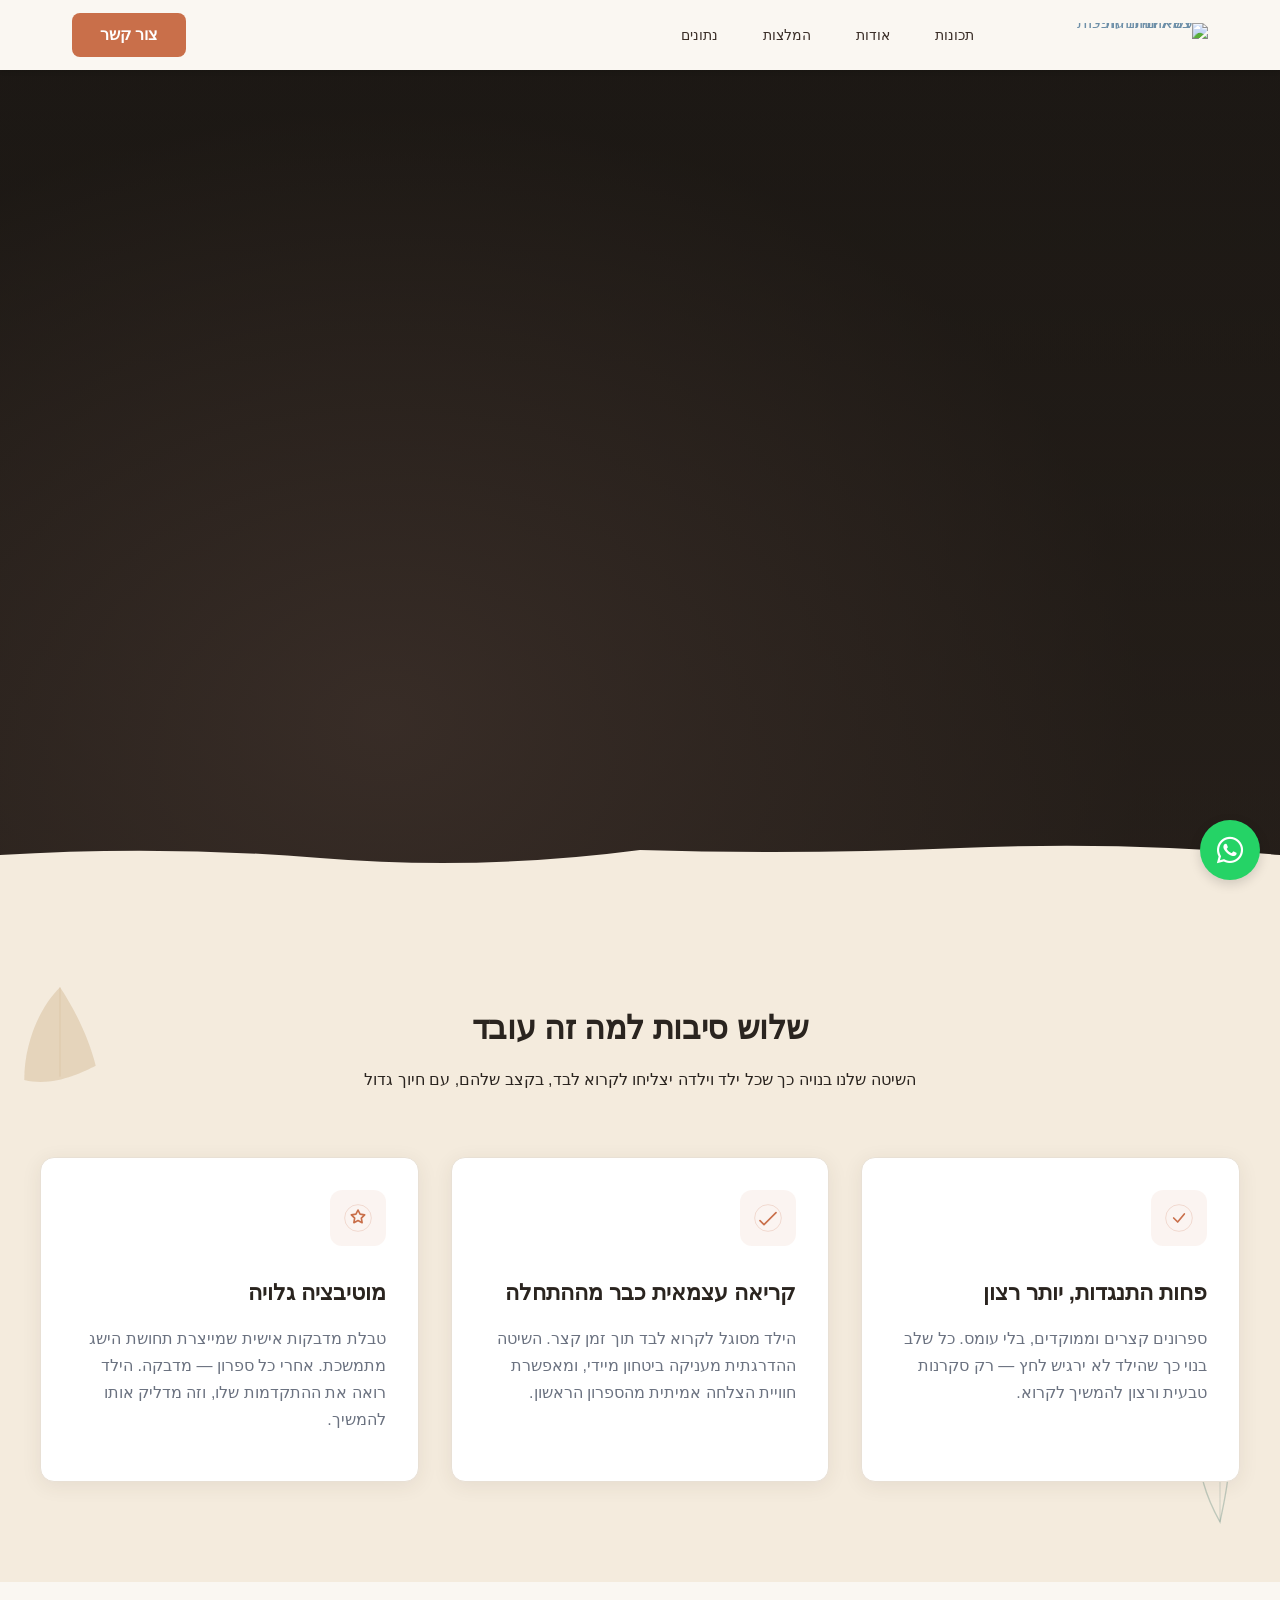
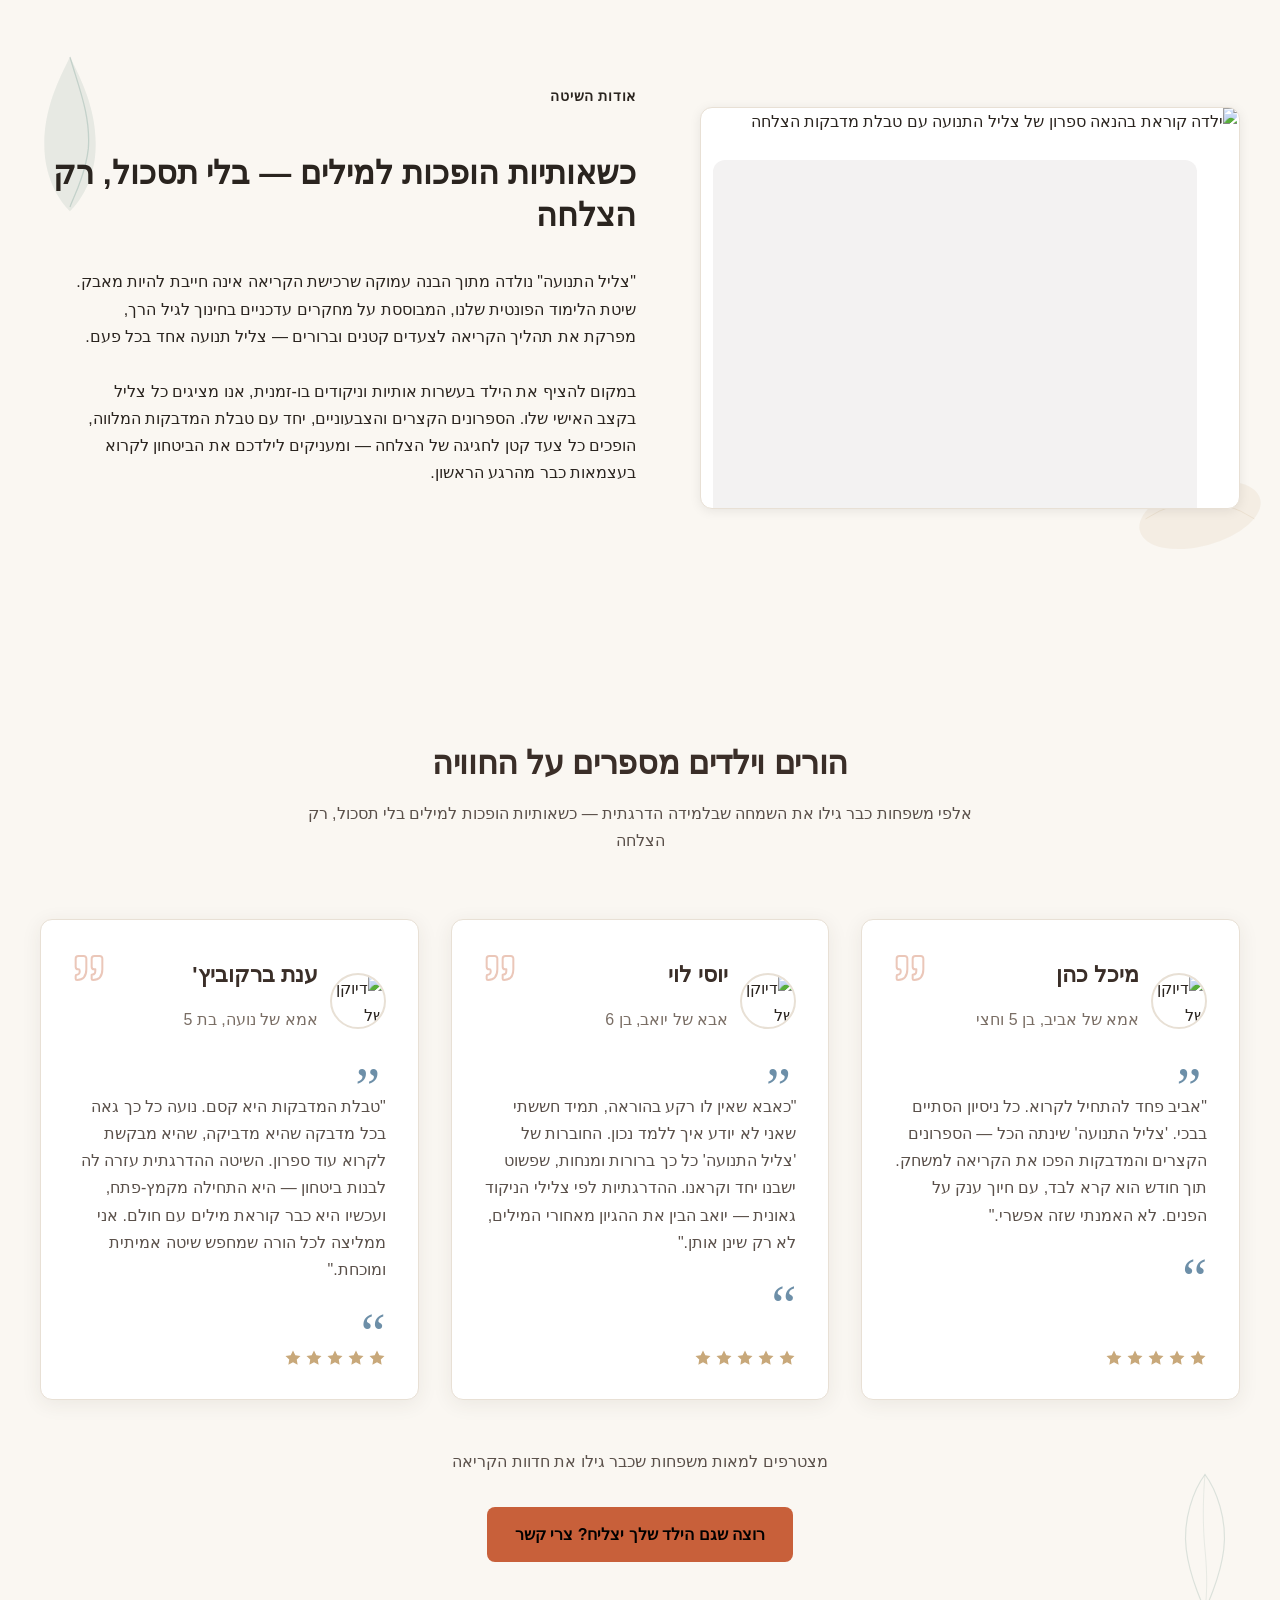
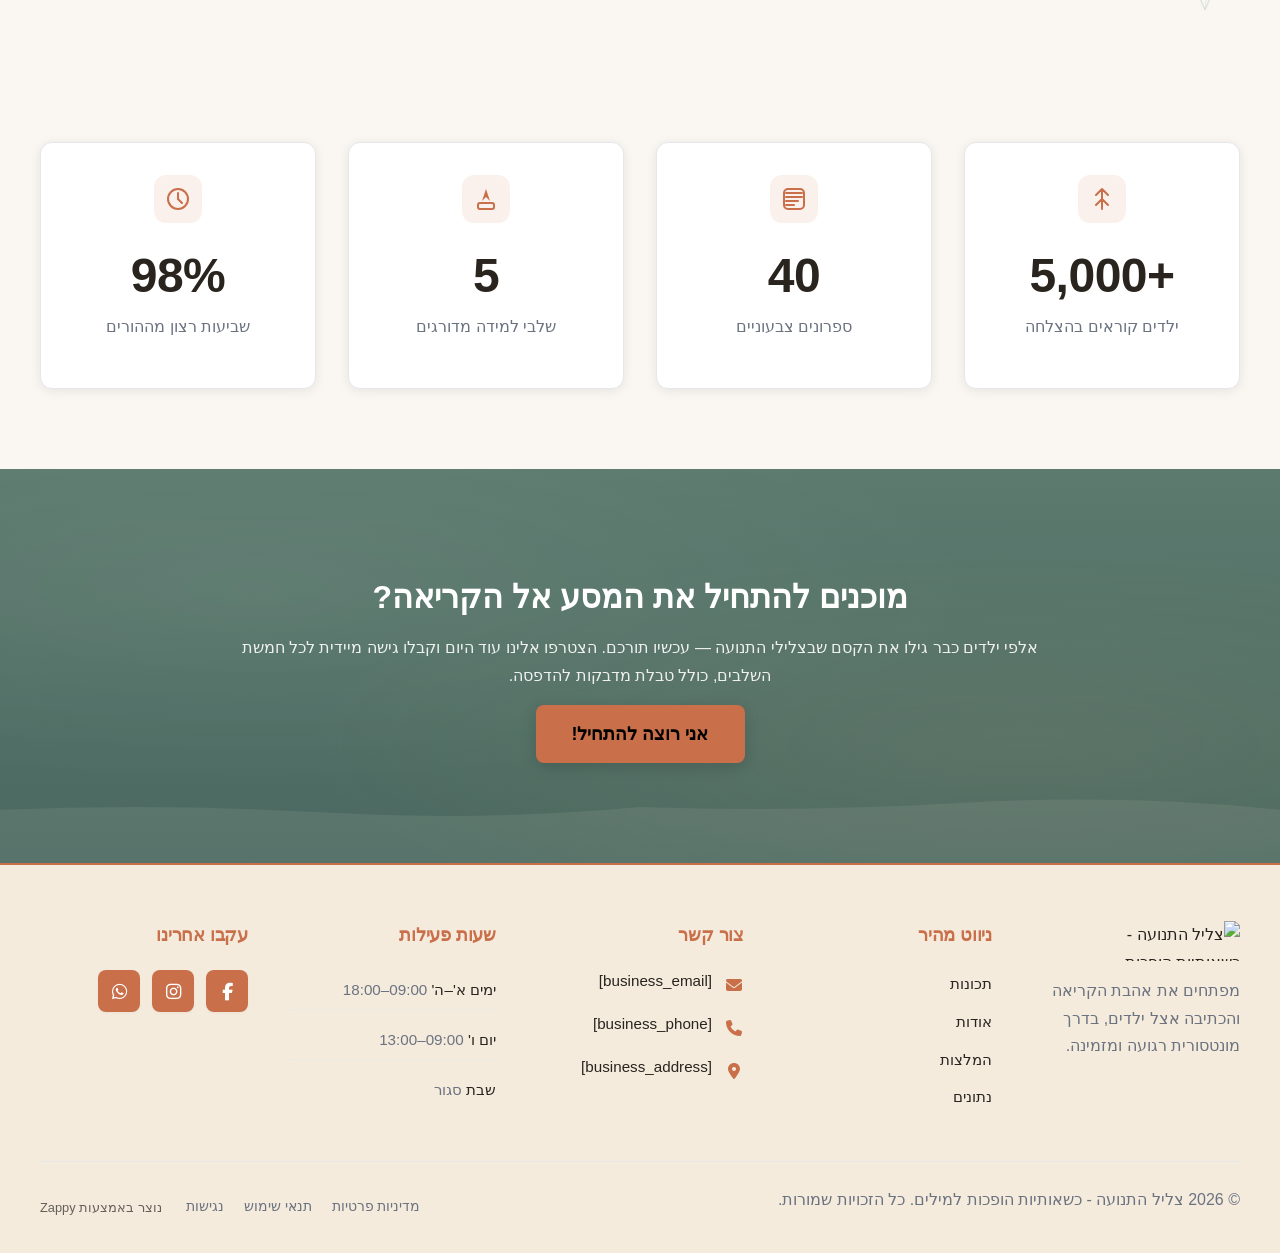
==== commit 8a480d06: "Background sync: Progressive GitHub Sync" ====
--- a/public/index.html
+++ b/public/index.html
@@ -1 +1 @@
-<!doctype html><html dir="rtl" lang="he"><head><meta charset="UTF-8"><meta content="width=device-width,initial-scale=1" name="viewport"><meta content="index, follow" name="robots"><title>גלו עולם קסום של קריאה — צליל התנועה - כשאותיות הופכות למילים</title><meta content="תוכנית קריאה ייחודית לילדים מגיל 5, שמבוססת על צלילי תנועה ומשלבת חוברות צבעוניות ומדבקות. בואו לגדל קוראים מאושרים ובטוחים, צעד אחר צעד, באהבה והצלחה!" name="description"><meta content="חברות הוצאה לאור חינוכית, הוצאת ספרים חינוכיים, תוכנית קריאה לילדים, לימוד קריאה בעברית, צליל התנועה" name="keywords"><link href="/assets/favicon.ico" rel="icon" type="image/x-icon"><link href="/assets/favicon-16x16.png" rel="icon" type="image/png" sizes="16x16"><link href="/assets/favicon-32x32.png" rel="icon" type="image/png" sizes="32x32"><link href="/assets/favicon-48x48.png" rel="icon" type="image/png" sizes="48x48"><link href="/assets/favicon-192x192.png" rel="icon" type="image/png" sizes="192x192"><link href="/assets/favicon-512x512.png" rel="icon" type="image/png" sizes="512x512"><link href="/assets/apple-touch-icon.png" rel="apple-touch-icon"><script>!function(){"use strict";var t="f426595d-922e-45fe-85dd-0dc75b33bfe9",e="https://api.zappy5.com/api/analytics/track",a=18e5,n=2592e6,o=!0,i=!0,r=!0;var s=function(){var e="zappy_visitor_"+t,a=null;try{if(a=localStorage.getItem(e)){var o=JSON.parse(a),i=Date.now();if(i-o.created<n)return o.lastSeen=i,localStorage.setItem(e,JSON.stringify(o)),o.id}}catch(t){console.warn("Zappy Analytics: LocalStorage not available")}var r="zv_"+Date.now()+"_"+Math.random().toString(36).substr(2,9);try{localStorage.setItem(e,JSON.stringify({id:r,created:Date.now(),lastSeen:Date.now()}))}catch(t){}return r}(),c=function(){var e="zappy_session_"+t,n=null;try{if(n=sessionStorage.getItem(e)){var o=JSON.parse(n),i=Date.now();if(i-o.timestamp<a)return o.timestamp=i,sessionStorage.setItem(e,JSON.stringify(o)),o.id}}catch(t){console.warn("Zappy Analytics: SessionStorage not available")}var r="zs_"+Date.now()+"_"+Math.random().toString(36).substr(2,9);try{sessionStorage.setItem(e,JSON.stringify({id:r,timestamp:Date.now()}))}catch(t){}return r}();function l(a,n){n=n||{};var o={website_id:t,event_type:a,page_path:window.location.pathname,referrer:document.referrer||"direct",visitor_id:s,session_id:c,metadata:n};if(navigator.sendBeacon){var i=new Blob([JSON.stringify(o)],{type:"application/json"});navigator.sendBeacon(e,i)}else fetch(e,{method:"POST",headers:{"Content-Type":"application/json"},body:JSON.stringify(o),keepalive:!0}).catch(function(t){console.warn("Zappy Analytics: Failed to track event",t)})}o&&l("pageview",{title:document.title,url:window.location.href}),i&&document.addEventListener("click",function(t){var e=t.target;if("BUTTON"===e.tagName||e.closest("button")){var a="BUTTON"===e.tagName?e:e.closest("button");l("click",{element:"button",text:a.textContent.trim().substring(0,100),id:a.id||null,class:a.className||null})}else if("A"===e.tagName||e.closest("a")){var n="A"===e.tagName?e:e.closest("a");l("navigation",{element:"link",text:n.textContent.trim().substring(0,100),href:n.href,external:n.hostname!==window.location.hostname})}},!0),r&&document.addEventListener("submit",function(t){var e=t.target;l("form_submit",{form_id:e.id||null,form_name:e.name||null,form_action:e.action||null,form_method:e.method||"GET"})},!0);var d=Date.now();window.addEventListener("beforeunload",function(){l("page_unload",{time_on_page:Math.floor((Date.now()-d)/1e3),page_path:window.location.pathname})}),window.zappyAnalytics={track:l,getVisitorId:function(){return s},getSessionId:function(){return c}}}()</script><meta content="גלו עולם קסום של קריאה — צליל התנועה - כשאותיות הופכות למילים" property="og:title"><meta content="תוכנית קריאה ייחודית לילדים מגיל 5, שמבוססת על צלילי תנועה ומשלבת חוברות צבעוניות ומדבקות. בואו לגדל קוראים מאושרים ובטוחים, צעד אחר צעד, באהבה והצלחה!" property="og:description"><meta content="summary_large_image" name="twitter:card"><meta content="גלו עולם קסום של קריאה — צליל התנועה - כשאותיות הופכות למילים" name="twitter:title"><meta content="תוכנית קריאה ייחודית לילדים מגיל 5, שמבוססת על צלילי תנועה ומשלבת חוברות צבעוניות ומדבקות. בואו לגדל קוראים מאושרים ובטוחים, צעד אחר צעד, באהבה והצלחה!" name="twitter:description"><meta content="website" property="og:type"><meta content="he_IL" property="og:locale"><link href="https://cdnjs.cloudflare.com/ajax/libs/font-awesome/6.4.0/css/all.min.css" rel="stylesheet"><style>.skip-link{position:absolute;top:0;left:0;transform:translateY(-200%);padding:12px 18px;background:var(--bg-dark,#1a1a1a);color:var(--text-light,#fff);font-weight:600;border-radius:0 0 8px 0;z-index:10000}.skip-link:focus{transform:none;outline:2px solid var(--ring,#fff);outline-offset:2px}:focus-visible{outline:2px solid var(--ring,currentColor);outline-offset:3px}</style><link href="/assets/favicon.ico" rel="icon" type="image/x-icon"><link href="/assets/favicon-16x16.png" rel="icon" type="image/png" sizes="16x16"><link href="/assets/favicon-32x32.png" rel="icon" type="image/png" sizes="32x32"><link href="/assets/favicon-48x48.png" rel="icon" type="image/png" sizes="48x48"><link href="/assets/favicon-192x192.png" rel="icon" type="image/png" sizes="192x192"><link href="/assets/favicon-512x512.png" rel="icon" type="image/png" sizes="512x512"><link href="/assets/apple-touch-icon.png" rel="apple-touch-icon"><link href="https://cdn.jsdelivr.net/npm/vanilla-cookieconsent@3/dist/cookieconsent.css" rel="stylesheet"><script src="https://cdn.jsdelivr.net/npm/vanilla-cookieconsent@3/dist/cookieconsent.umd.js"></script><script src="https://cdn.jsdelivr.net/gh/mickidum/acc_toolbar/acctoolbar/acctoolbar.min.js"></script><link href="/styles.css" rel="stylesheet"><script>window.ZAPPY_WEBSITE_ID="f426595d-922e-45fe-85dd-0dc75b33bfe9",window.ZAPPY_API_BASE="https://api.zappy5.com"</script><style id="zappy-dropdown-submenu-styles">#navMenu li:has(.sub-menu),.nav-menu li:has(.sub-menu),.navbar li:has(.sub-menu),nav li:has(.sub-menu){position:relative}#navMenu .sub-menu,.nav-menu .sub-menu,.navbar .sub-menu,nav .sub-menu{display:block!important;position:absolute!important;top:100%;left:0;min-width:220px;background:#fff;border-radius:8px;box-shadow:0 8px 25px rgba(0,0,0,.15);padding:8px 0;opacity:0;visibility:hidden;transform:translateY(10px);transition:all .3s ease;z-index:1000;list-style:none;pointer-events:none}#navMenu li:hover>.sub-menu,.nav-menu li:hover>.sub-menu,.navbar li:hover>.sub-menu,nav li:hover>.sub-menu{opacity:1!important;visibility:visible!important;transform:translateY(0)!important;pointer-events:auto!important}.sub-menu li{list-style:none;margin:0;padding:0}.sub-menu a{display:block!important;padding:10px 16px!important;color:var(--text-dark,#333)!important;font-weight:500;text-decoration:none;white-space:nowrap;transition:background-color .2s}.sub-menu .zappy-nav-child>a{padding-left:28px!important;font-size:.9em!important;opacity:.85!important}[dir=rtl] .sub-menu .zappy-nav-child>a,html[lang=ar] .sub-menu .zappy-nav-child>a,html[lang=he] .sub-menu .zappy-nav-child>a{padding-left:10px!important;padding-right:28px!important}.sub-menu .zappy-nav-parent>a{font-weight:600!important}.sub-menu a:hover{background-color:#f5f5f5}[dir=rtl] .nav-menu .sub-menu,[dir=rtl] .navbar .sub-menu,[dir=rtl] nav .sub-menu,html[lang=ar] .nav-menu .sub-menu,html[lang=ar] .navbar .sub-menu,html[lang=ar] nav .sub-menu,html[lang=he] .nav-menu .sub-menu,html[lang=he] .navbar .sub-menu,html[lang=he] nav .sub-menu{left:auto!important;right:0!important}.sub-menu:empty,.sub-menu:not(:has(li)):not(:has(> a)),.sub-menu:not(:has(li:not(.zappy-hidden-menu-item))):not(:has(> a)){display:none!important;opacity:0!important;visibility:hidden!important;pointer-events:none!important}li:has(.menu-group-title):hover>.sub-menu{opacity:1!important;visibility:visible!important;transform:translateY(0)!important;pointer-events:auto!important}#navMenu>li>.menu-group-title,.nav-menu>li>.menu-group-title{display:inline-block;padding:.5rem 1rem;cursor:default;user-select:none}@media (max-width:768px){#navMenu .sub-menu,.nav-menu .sub-menu,.navbar .sub-menu,nav .sub-menu{position:static!important;transform:none!important;box-shadow:none!important;background:0 0!important;max-height:0;overflow:hidden;opacity:0;visibility:hidden;transition:max-height .3s ease,opacity .3s ease;padding:0!important;border-radius:0!important}#navMenu .sub-menu.mobile-expanded,.nav-menu .sub-menu.mobile-expanded,.navbar .sub-menu.mobile-expanded{max-height:none!important;overflow-y:visible!important;opacity:1!important;visibility:visible!important;padding:8px 0 8px 16px!important}[dir=rtl] .sub-menu.mobile-expanded,html[lang=he] .sub-menu.mobile-expanded{padding:8px 16px 8px 0!important}#navMenu li:hover>.sub-menu,.nav-menu li:hover>.sub-menu,.navbar li:hover>.sub-menu,nav li:hover>.sub-menu{opacity:0;visibility:hidden;pointer-events:none}#navMenu li>.sub-menu.mobile-expanded,.nav-menu li>.sub-menu.mobile-expanded,.navbar li>.sub-menu.mobile-expanded,nav li>.sub-menu.mobile-expanded{opacity:1!important;visibility:visible!important;pointer-events:auto!important}#navMenu li:has(.sub-menu),.nav-menu li:has(.sub-menu),.navbar li:has(.sub-menu),nav li:has(.sub-menu){display:flex!important;flex-wrap:wrap!important;align-items:center!important;position:relative!important;min-height:44px!important}#navMenu li:has(.sub-menu)>a,.nav-menu li:has(.sub-menu)>a,.navbar li:has(.sub-menu)>a,nav li:has(.sub-menu)>a{flex:1!important;min-width:0!important}#navMenu li:has(.sub-menu)>.menu-group-title,.nav-menu li:has(.sub-menu)>.menu-group-title,.navbar li:has(.sub-menu)>.menu-group-title,nav li:has(.sub-menu)>.menu-group-title{flex:1!important;min-width:0!important;padding:0!important;line-height:inherit!important}#navMenu li:has(.sub-menu)>.sub-menu,.nav-menu li:has(.sub-menu)>.sub-menu,.navbar li:has(.sub-menu)>.sub-menu,nav li:has(.sub-menu)>.sub-menu{flex-basis:100%!important;width:100%!important}#navMenu li:has(.sub-menu)>a [class*=arrow],#navMenu li:has(.sub-menu)>a [class*=chevron],.nav-menu li:has(.sub-menu)>a .fa-angle-down,.nav-menu li:has(.sub-menu)>a .fa-chevron-down,.nav-menu li:has(.sub-menu)>a [class*=arrow],.nav-menu li:has(.sub-menu)>a [class*=chevron],nav li:has(.sub-menu)>a [class*=arrow],nav li:has(.sub-menu)>a [class*=chevron]{display:none!important;visibility:hidden!important}.mobile-submenu-toggle{display:flex!important;align-items:center!important;justify-content:center!important;width:44px!important;height:auto!important;background:0 0!important;border:none!important;cursor:pointer!important;color:var(--text-dark)!important;position:static!important;flex-shrink:0!important;align-self:stretch!important;z-index:2!important;padding:0!important;margin:0!important}.mobile-submenu-toggle::after{content:''!important;width:0!important;height:0!important;border-left:6px solid transparent!important;border-right:6px solid transparent!important;border-top:7px solid currentColor!important;transition:transform .3s ease!important}.mobile-submenu-toggle.expanded::after{transform:rotate(180deg)!important}.sub-menu a{padding:10px 0!important;display:block!important;color:var(--text-dark)!important;white-space:normal!important}.sub-menu .zappy-nav-child>a{padding-left:28px!important;font-size:.9em!important;opacity:.85!important}[dir=rtl] .sub-menu .zappy-nav-child>a,html[lang=ar] .sub-menu .zappy-nav-child>a,html[lang=he] .sub-menu .zappy-nav-child>a{padding-left:0!important;padding-right:28px!important}.sub-menu .zappy-nav-parent>a{font-weight:600!important}#navMenu.active,.nav-menu.active{max-width:100vw!important;overflow-x:hidden!important;box-sizing:border-box!important}.navbar .sub-menu li a,.zappy-products-dropdown .sub-menu a,nav.navbar .sub-menu li a{color:var(--text-dark)!important}}@media (min-width:769px){.mobile-submenu-toggle{display:none!important}}</style><style id="zappy-widget-visibility">html[dir=rtl] .whatsapp-float{right:20px!important;left:auto!important}html:not([dir]) .whatsapp-float,html[dir=ltr] .whatsapp-float{left:20px!important;right:auto!important}html[dir=rtl] #mic-access-tool-general-button,html[dir=rtl] #mic-init-access-tool #mic-access-tool-general-button,html[dir=rtl] #mic-init-access-tool .mic-access-tool-general-button,html[dir=rtl] ._access-icon,html[dir=rtl] .mic-access-tool-general-button{left:20px!important;right:auto!important}html:not([dir]) #mic-access-tool-general-button,html:not([dir]) #mic-init-access-tool #mic-access-tool-general-button,html:not([dir]) #mic-init-access-tool .mic-access-tool-general-button,html:not([dir]) ._access-icon,html:not([dir]) .mic-access-tool-general-button,html[dir=ltr] #mic-access-tool-general-button,html[dir=ltr] #mic-init-access-tool #mic-access-tool-general-button,html[dir=ltr] #mic-init-access-tool .mic-access-tool-general-button,html[dir=ltr] ._access-icon,html[dir=ltr] .mic-access-tool-general-button{right:20px!important;left:auto!important}@media (max-width:768px){.whatsapp-float{display:flex!important}}@media (min-width:769px){.whatsapp-float{display:flex!important}}@media (max-width:768px){#mic-access-tool-general-button,#mic-init-access-tool #mic-access-tool-general-button,#mic-init-access-tool .mic-access-tool-general-button,._access-icon,.mic-access-tool-general-button{display:flex!important;visibility:visible!important;opacity:1!important;pointer-events:auto!important}#mic-access-tool-box.opened-mic-access-tool,#mic-init-access-tool #mic-access-tool-box.opened-mic-access-tool,.mic-access-tool-box.opened-mic-access-tool{visibility:visible!important;opacity:1!important;pointer-events:auto!important}}@media (min-width:769px){#mic-access-tool-general-button,#mic-init-access-tool #mic-access-tool-general-button,#mic-init-access-tool .mic-access-tool-general-button,._access-icon,.mic-access-tool-general-button{display:flex!important;visibility:visible!important;opacity:1!important;pointer-events:auto!important}#mic-access-tool-box.opened-mic-access-tool,#mic-init-access-tool #mic-access-tool-box.opened-mic-access-tool,.mic-access-tool-box.opened-mic-access-tool{visibility:visible!important;opacity:1!important;pointer-events:auto!important}}</style></head><body><a href="#main" class="skip-link">דלג לתוכן הראשי</a><nav class="navbar" dir="rtl"><button aria-label="Menu" class="mobile-toggle" id="mobileToggle"><svg viewBox="0 0 24 24" fill="none" height="24" width="24" class="hamburger-icon"><path d="M3 12h18M3 6h18M3 18h18" stroke="currentColor" stroke-width="2" stroke-linecap="round"></path></svg> <svg viewBox="0 0 24 24" fill="none" height="24" width="24" class="close-icon" style="display:none"><path d="M18 6L6 18M6 6l12 12" stroke="currentColor" stroke-width="2" stroke-linecap="round"></path></svg></button> <button aria-label="Call" class="phone-header-btn" data-phone="[business_phone]"><svg viewBox="0 0 24 24" fill="currentColor" height="20" width="20"><path d="M22 16.92v3a2 2 0 0 1-2.18 2 19.79 19.79 0 0 1-8.63-3.07 19.5 19.5 0 0 1-6-6 19.79 19.79 0 0 1-3.07-8.67A2 2 0 0 1 4.11 2h3a2 2 0 0 1 2 1.72 12.84 12.84 0 0 0 .7 2.81 2 2 0 0 1-.45 2.11L8.09 9.91a16 16 0 0 0 6 6l1.27-1.27a2 2 0 0 1 2.11-.45 12.84 12.84 0 0 0 2.81.7A2 2 0 0 1 22 16.92z"></path></svg></button><div class="nav-container"><div class="nav-right-group"><div class="nav-brand"><a href="/" class="logo-link"><img alt="צליל התנועה - כשאותיות הופכות למילים" src="/assets/site-----image-1.webp" class="logo"></a></div><ul class="nav-menu" id="navMenu"><li><a href="#features">תכונות</a></li><li><a href="#about">אודות</a></li><li><a href="#testimonials">המלצות</a></li><li><a href="#stats">נתונים</a></li></ul></div><div class="nav-cta-container"><a href="#cta" class="nav-cta-btn">צור קשר</a></div></div></nav><script>window.addEventListener("load",function(){const e=document.querySelector(".navbar, nav, header");if(!e)return void console.log("[Navbar] Navbar element not found");let t=document.getElementById("mobileToggle")||document.querySelector(".mobile-toggle")||document.querySelector(".hamburger")||document.querySelector(".hamburger-menu")||document.querySelector(".menu-toggle")||document.querySelector(".burger-menu")||document.querySelector('[aria-label="Menu"]')||document.querySelector('[aria-label="תפריט"]');const n=document.querySelector(".phone-header-btn"),o=window.getComputedStyle(e);let r=o.backgroundColor;if(console.log("[Navbar] Initial navbar background:",r),"transparent"===r||"rgba(0, 0, 0, 0)"===r||r.startsWith("rgba")&&r.includes(", 0)")){const e=o.backgroundImage;if(e&&"none"!==e)console.log("[Navbar] Navbar has background image/gradient, using dark text"),r="rgb(240, 240, 240)";else{const e=window.getComputedStyle(document.body).backgroundColor;console.log("[Navbar] Navbar transparent, using body background:",e),r=e}}const a=r.match(/\d+/g);if(a&&a.length>=3){const e=(.299*parseInt(a[0])+.587*parseInt(a[1])+.114*parseInt(a[2]))/255;console.log("[Navbar] Mobile button colors preserved from Claude CSS (luminance:",e.toFixed(2)+")");const o=document.createElement("style");o.id="zappy-mobile-nav-fix";document.documentElement.lang;document.documentElement.dir,o.textContent='\n        /* Hide mobile buttons on desktop, show only on mobile */\n        @media (min-width: 769px) {\n          .mobile-toggle,\n          .phone-header-btn {\n            display: none !important;\n          }\n        }\n        \n        /* Show and position mobile buttons correctly on mobile */\n        @media (max-width: 768px) {\n          .navbar,\n          nav.navbar {\n            min-height: 70px !important;\n          }\n\n          .mobile-toggle,\n          .phone-header-btn {\n            position: absolute !important;\n            top: 0 !important;\n            bottom: 0 !important;\n            margin-top: auto !important;\n            margin-bottom: auto !important;\n            transform: none !important;\n            z-index: 1001 !important;\n            display: flex !important;\n            align-items: center !important;\n            justify-content: center !important;\n            width: 36px !important;\n            height: 36px !important;\n            border-radius: 50% !important;\n            border: none !important;\n            cursor: pointer !important;\n            padding: 6px !important;\n            background: none !important;\n            color: var(--nav-text, var(--text-dark)) !important;\n            touch-action: manipulation !important;\n            -webkit-tap-highlight-color: transparent !important;\n          }\n\n          html[data-zappy-site-type="ecommerce"] .phone-header-btn,\n          body[data-zappy-site-type="ecommerce"] .phone-header-btn,\n          html[data-zappy-site-type="ecommerce"] header .phone-header-btn,\n          html[data-zappy-site-type="ecommerce"] nav .phone-header-btn {\n            display: none !important;\n            visibility: hidden !important;\n            width: 0 !important;\n            height: 0 !important;\n            min-width: 0 !important;\n            overflow: hidden !important;\n          }\n          \n          /* LTR positioning (default): hamburger LEFT, phone RIGHT */\n          html:not([dir="rtl"]):not([lang="he"]):not([lang="ar"]) .mobile-toggle,\n          html[dir="ltr"] .mobile-toggle {\n            left: 12px !important;\n            right: auto !important;\n          }\n          html:not([dir="rtl"]):not([lang="he"]):not([lang="ar"]) .phone-header-btn,\n          html[dir="ltr"] .phone-header-btn {\n            right: 12px !important;\n            left: auto !important;\n          }\n          \n          /* RTL positioning: hamburger RIGHT, phone LEFT */\n          html[dir="rtl"] .mobile-toggle,\n          html[lang="he"] .mobile-toggle,\n          html[lang="ar"] .mobile-toggle {\n            right: 12px !important;\n            left: auto !important;\n          }\n          html[dir="rtl"] .phone-header-btn,\n          html[lang="he"] .phone-header-btn,\n          html[lang="ar"] .phone-header-btn {\n            left: 12px !important;\n            right: auto !important;\n          }\n          \n          /* CRITICAL: Ensure nav-container has min-height on mobile */\n          /* All children are positioned absolutely/fixed on mobile, so height:auto collapses to 0 */\n          .nav-container {\n            min-height: 70px !important;\n            position: relative !important;\n          }\n          \n          /* Ensure SVG icons are properly sized and inherit color */\n          .mobile-toggle svg,\n          .phone-header-btn svg {\n            width: 24px !important;\n            height: 24px !important;\n            /* Don\'t force display - let JavaScript control hamburger/close toggle */\n          }\n          \n          /* Reset nav-cta-container on mobile - remove desktop box-shadow/padding */\n          /* that creates a visible ghost box when CTA button is hidden */\n          .nav-cta-container {\n            box-shadow: none !important;\n            padding: 0 !important;\n          }\n          \n          /* Hide nav-cta-container entirely on mobile when there\'s no lang-switcher */\n          /* (only the CTA button is inside, and it\'s hidden on mobile) */\n          .nav-cta-container:not(:has(.lang-switcher)) {\n            display: none !important;\n          }\n          \n          /* CRITICAL: Prevent hero image fade gradient from bleeding over headline text */\n          /* The .image-fade-gradient has bottom: -30px (extends below parent) */\n          /* On mobile stacked layout, this overlaps the h1 text below the image */\n          .hero-image-column {\n            overflow: hidden !important;\n          }\n          .image-fade-gradient {\n            bottom: 0 !important;\n          }\n          \n          /* Hide desktop language switcher on mobile - hamburger menu handles it */\n          /* High specificity to override stored CSS */\n          .lang-switcher,\n          .nav-cta-container .lang-switcher,\n          .nav-container .lang-switcher,\n          .navbar .lang-switcher,\n          .navbar .nav-cta-container .lang-switcher {\n            display: none !important;\n          }\n        }\n      ';const r=document.getElementById("zappy-mobile-nav-fix");r&&r.remove(),document.head.appendChild(o),console.log("[Navbar] Critical CSS injected for mobile nav positioning");const i=window.innerWidth<=768;if(t){const e=t.querySelector(".hamburger-icon"),n=t.querySelector(".close-icon");e&&(e.style.setProperty("width","24px","important"),e.style.setProperty("height","24px","important"),e.style.setProperty("display","block","important")),n&&(n.style.setProperty("width","24px","important"),n.style.setProperty("height","24px","important"),n.style.setProperty("display","none","important")),i?(t.style.setProperty("position","absolute","important"),t.style.setProperty("top","0","important"),t.style.setProperty("bottom","0","important"),t.style.setProperty("margin-top","auto","important"),t.style.setProperty("margin-bottom","auto","important"),t.style.setProperty("transform","none","important"),t.style.setProperty("z-index","1001","important"),t.style.removeProperty("left"),t.style.removeProperty("right"),console.log("[Navbar] Mobile toggle positioning applied (mobile viewport)")):(t.style.removeProperty("position"),t.style.removeProperty("top"),t.style.removeProperty("transform"),t.style.removeProperty("z-index"),t.style.removeProperty("left"),t.style.removeProperty("right"),console.log("[Navbar] Desktop viewport - cleared mobile toggle inline positioning"))}if(n){const e=n.querySelector("svg");e&&(e.style.width="24px",e.style.height="24px",e.setAttribute("width","24"),e.setAttribute("height","24")),i?(n.style.setProperty("position","absolute","important"),n.style.setProperty("top","0","important"),n.style.setProperty("bottom","0","important"),n.style.setProperty("margin-top","auto","important"),n.style.setProperty("margin-bottom","auto","important"),n.style.setProperty("transform","none","important"),n.style.setProperty("z-index","1001","important"),n.style.removeProperty("left"),n.style.removeProperty("right"),console.log("[Navbar] Phone button positioning applied (mobile viewport)")):(n.style.removeProperty("position"),n.style.removeProperty("top"),n.style.removeProperty("transform"),n.style.removeProperty("z-index"),n.style.removeProperty("left"),n.style.removeProperty("right"),console.log("[Navbar] Desktop viewport - cleared phone button inline positioning"))}}else console.log("[Navbar] Could not parse background color:",r);t=document.getElementById("mobileToggle")||document.querySelector(".mobile-toggle")||document.querySelector(".hamburger")||document.querySelector(".hamburger-menu")||document.querySelector(".menu-toggle")||document.querySelector(".burger-menu")||document.querySelector('[aria-label="Menu"]')||document.querySelector('[aria-label="תפריט"]');const i=document.getElementById("navMenu")||document.querySelector(".nav-menu")||document.querySelector(".nav-links")||document.querySelector("nav ul:not(.submenu)");if(!t||!i)return void console.log("[Navbar] Mobile toggle or menu not found:",{toggle:!!t,menu:!!i});i.id||(i.id="navMenu"),console.log("[Navbar] Initializing mobile menu...");const l=t.cloneNode(!0);t.parentNode.replaceChild(l,t);var s=0;function p(e){var t=Date.now();t-s<300||(s=t,function(e){e.preventDefault(),e.stopPropagation();const t=l.querySelector(".hamburger-icon"),n=l.querySelector(".close-icon");i.classList.contains("active")?(i.classList.remove("active"),t&&t.style.setProperty("display","block","important"),n&&n.style.setProperty("display","none","important"),document.body.style.overflow="",console.log("[Navbar] Menu closed")):(i.classList.add("active"),t&&t.style.setProperty("display","none","important"),n&&n.style.setProperty("display","block","important"),document.body.style.overflow="hidden",console.log("[Navbar] Menu opened"))}(e))}l.addEventListener("click",p),l.addEventListener("touchend",p),i.querySelectorAll("a").forEach(function(e){e.addEventListener("click",function(){if("#"===this.getAttribute("href"))return;const e=l.querySelector(".hamburger-icon"),t=l.querySelector(".close-icon");i.classList.remove("active"),e&&e.style.setProperty("display","block","important"),t&&t.style.setProperty("display","none","important"),document.body.style.overflow="",console.log("[Navbar] Menu closed (link clicked)")})});var m=i.querySelectorAll(".dropdown-toggle");m.forEach(function(e){e.addEventListener("click",function(e){e.preventDefault(),e.stopPropagation();var t=this.closest(".nav-dropdown");t&&(t.parentNode.querySelectorAll(".nav-dropdown.open").forEach(function(e){e!==t&&e.classList.remove("open")}),t.classList.toggle("open"),console.log("[Navbar] Dropdown toggled:",t.classList.contains("open")?"open":"closed"))})}),document.addEventListener("click",function(e){e.target.closest(".nav-dropdown")||document.querySelectorAll(".nav-dropdown.open").forEach(function(e){e.classList.remove("open")})}),console.log("[Navbar] Dropdown handlers initialized for "+m.length+" dropdowns"),n&&n.addEventListener("click",function(){const e=document.querySelectorAll('a[href^="tel:"]'),t=e.length>0?e[0].getAttribute("href").replace("tel:",""):"[business_phone]";window.location.href="tel:"+t,console.log("[Navbar] Phone button clicked")}),console.log("[Navbar] Mobile menu initialized successfully")})</script><main id="main"><section class="index-hero-section" data-band-index="0" data-layout-spec="בית-hero" id="hero" data-hero-type="fullscreen-scrim"><div data-element-id="img-1780759334514-h0m5znyi1" data-element-type="image" data-zappy-wrapper-margins-applied="true" data-zappy-zoom-clip="true" data-zappy-zoom-wrapper="true" data-zappy-zoom-wrapper-width-mode="full" style="position:absolute !important;top:0px !important;left:0px !important;width:100% !important;height:100% !important;max-width:none !important;margin-left:0px !important;margin-right:0px !important;display:block !important;z-index:1 !important;overflow:hidden !important"><img alt="ילד מסדר אותיות עבריות צבעוניות על שולחן עץ חמים" src="/assets/site-index-hero-image-1-1780760371629-ncbt2x.webp?v=1780760374147" class="hero-bg-image" data-context="Warm, softly lit top-down view of a wooden Montessori-style table with scattered colorful Hebrew letter tiles, a child's small hands arranging them into a word, a sticker achievement chart beside them, natural textures, cream and earthy tones, shallow depth of field, cozy home learning atmosphere." data-placeholder="index-hero-image-1" height="600" width="1200" data-element-id="img-1780759334514-h0m5znyi1" data-element-type="image" data-hero-background="true" data-hero-bg="true" data-zappy-object-position="50% 33%" data-zappy-zoom="1" fetchpriority="high" style="object-position:50% 33% !important;object-fit:cover;width:100%;height:100%;margin:0px !important"></div><div class="hero-scrim" aria-hidden="true"></div><div class="hero-overlay"><div class="hero-content"><p class="zappy-editable"><span class="hero-label">שיטה פונטית הדרגתית לקריאה</span></p><h1 class="hero-headline">צליל התנועה —<br>כשאותיות הופכות למילים</h1><h3 class="hero-subtitle">שיטה פונטית הדרגתית שהופכת את הקריאה לחוויה של הצלחה. בלי תסכול, בלי עומס — רק הנאה צרופה.</h3><div class="hero-cta-group"><a href="#contact" class="btn-primary hero-btn" data-element-id="btn-1780759334510-2j0yqsdhp" data-element-type="button" data-native-element="true" style="color:rgb(0, 0, 0) !important">התחילו את המסע לקריאה</a> <a href="#stages" class="btn-ghost hero-btn-ghost" data-element-id="btn-1780759334510-332w2or84" data-element-type="button" data-native-element="true">גלו את 5 השלבים</a></div><div class="hero-trust-badges"><div class="trust-item"><svg viewBox="0 0 24 24" fill="none" data-element-type="icon" data-icon-type="svg" height="20" width="20" stroke="currentColor" stroke-linecap="round" stroke-linejoin="round" stroke-width="2"><path d="M12 2L15.09 8.26L22 9.27L17 14.14L18.18 21.02L12 17.77L5.82 21.02L7 14.14L2 9.27L8.91 8.26L12 2Z"></path></svg> <span>מותאם לגילאי 5+</span></div><div class="trust-item"><svg viewBox="0 0 24 24" fill="none" data-element-type="icon" data-icon-type="svg" height="20" width="20" stroke="currentColor" stroke-linecap="round" stroke-linejoin="round" stroke-width="2"><path d="M22 11.08V12A10 10 0 1 1 5.93 7.5"></path><polyline points="22 4 12 14.01 9 11.01"></polyline></svg> <span>בלי צורך ברקע בהוראה</span></div><div class="trust-item"><svg viewBox="0 0 24 24" fill="none" data-element-type="icon" data-icon-type="svg" height="20" width="20" stroke="currentColor" stroke-linecap="round" stroke-linejoin="round" stroke-width="2"><circle cx="12" cy="12" r="10"></circle><path d="M12 6V12L16 14"></path></svg> <span>ספרונים קצרים</span></div></div></div></div><div class="hero-divider-wrapper" aria-hidden="true"><svg viewBox="0 0 1200 80" xmlns="http://www.w3.org/2000/svg" aria-hidden="true" data-no-icon-edit="true" preserveAspectRatio="none"><path d="M0,80 L0,35 Q150,25 300,38 T600,30 Q750,35 900,28 T1200,35 L1200,80 Z" fill="var(--bg-light)"></path></svg></div></section><section class="index-features-section" data-band-index="1" data-layout-spec="בית-features" id="features"><div class="index-features-section__container"><div class="index-features-section__header"><h2 class="index-features-section__title">שלוש סיבות למה זה עובד</h2><p class="index-features-section__subtitle">השיטה שלנו בנויה כך שכל ילד וילדה יצליחו לקרוא לבד, בקצב שלהם, עם חיוך גדול</p></div><div class="index-features-section__grid"><article class="index-features-section__card"><div class="index-features-section__card-icon-wrapper"><svg viewBox="0 0 48 48" fill="none" data-element-type="icon" data-icon-type="svg" class="index-features-section__card-icon" xmlns="http://www.w3.org/2000/svg"><circle cx="24" cy="24" r="20" stroke="currentColor" stroke-width="1.5" opacity="0.2"></circle><path d="M16 24L22 30L32 18" stroke="currentColor" stroke-width="2.5" stroke-linecap="round" stroke-linejoin="round"></path></svg></div><h3 class="index-features-section__card-title">פחות התנגדות, יותר רצון</h3><p class="index-features-section__card-text">ספרונים קצרים וממוקדים, בלי עומס. כל שלב בנוי כך שהילד לא ירגיש לחץ — רק סקרנות טבעית ורצון להמשיך לקרוא.</p></article><article class="index-features-section__card"><div class="index-features-section__card-icon-wrapper"><svg viewBox="0 0 48 48" fill="none" data-element-type="icon" data-icon-type="svg" class="index-features-section__card-icon" xmlns="http://www.w3.org/2000/svg"><circle cx="24" cy="24" r="20" stroke="currentColor" stroke-width="1.5" opacity="0.2"></circle><path d="M12 28L18 34L36 16" stroke="currentColor" stroke-width="2.5" stroke-linecap="round" stroke-linejoin="round"></path></svg></div><h3 class="index-features-section__card-title">קריאה עצמאית כבר מההתחלה</h3><p class="index-features-section__card-text">הילד מסוגל לקרוא לבד תוך זמן קצר. השיטה ההדרגתית מעניקה ביטחון מיידי, ומאפשרת חוויית הצלחה אמיתית מהספרון הראשון.</p></article><article class="index-features-section__card"><div class="index-features-section__card-icon-wrapper"><svg viewBox="0 0 48 48" fill="none" data-element-type="icon" data-icon-type="svg" class="index-features-section__card-icon" xmlns="http://www.w3.org/2000/svg"><circle cx="24" cy="24" r="20" stroke="currentColor" stroke-width="1.5" opacity="0.2"></circle><path d="M24 12L27.09 18.26L34 19.27L29 24.14L30.18 31.02L24 27.77L17.82 31.02L19 24.14L14 19.27L20.91 18.26L24 12Z" stroke="currentColor" stroke-width="2.5" stroke-linecap="round" stroke-linejoin="round"></path></svg></div><h3 class="index-features-section__card-title">מוטיבציה גלויה</h3><p class="index-features-section__card-text">טבלת מדבקות אישית שמייצרת תחושת הישג מתמשכת. אחרי כל ספרון — מדבקה. הילד רואה את ההתקדמות שלו, וזה מדליק אותו להמשיך.</p></article></div></div><div class="index-features-section__leaf-decoration" aria-hidden="true" data-no-icon-edit="true"><svg viewBox="0 0 120 200" fill="none" xmlns="http://www.w3.org/2000/svg"><path d="M60 10 C30 50 10 100 60 190 C70 140 85 90 60 10Z" stroke="#4A7C6F" stroke-width="2" fill="none" opacity="0.35"></path><line opacity="0.25" stroke="#4A7C6F" stroke-width="1.5" x1="60" x2="60" y1="10" y2="190"></line></svg></div><div class="index-features-section__dried-leaf" aria-hidden="true" data-no-icon-edit="true"><svg viewBox="0 0 140 160" fill="none" xmlns="http://www.w3.org/2000/svg"><path d="M20 150 C20 100 40 50 70 20 C90 50 110 90 120 130 C100 140 60 160 20 150Z" fill="#C8A87A" opacity="0.4"></path><line opacity="0.3" stroke="#C8A87A" stroke-width="1.5" x1="70" x2="70" y1="20" y2="145"></line></svg></div></section><section class="index-about-section" data-band-index="2" data-layout-spec="בית-about" id="about" dir="rtl"><div class="index-about-section__container"><div class="index-about-section__decor-leaf" aria-hidden="true"><svg viewBox="0 0 120 200" fill="none" xmlns="http://www.w3.org/2000/svg"><path d="M60 10 C75 40 95 80 90 130 C85 170 65 190 60 195 C55 190 35 170 30 130 C25 80 45 40 60 10 Z" fill="#4A7C6F" opacity="0.12"></path><path d="M60 10 C70 45 85 80 82 120 C78 155 63 180 60 190" stroke="#4A7C6F" stroke-width="1.5" fill="none" opacity="0.25"></path></svg></div><div class="index-about-section__decor-warm" aria-hidden="true"><svg viewBox="0 0 180 120" fill="none" xmlns="http://www.w3.org/2000/svg"><ellipse cx="90" cy="60" fill="#C8A87A" opacity="0.15" rx="80" ry="40" transform="rotate(-15 90 60)"></ellipse><path d="M20 65 Q90 20 160 65" stroke="#C8A87A" stroke-width="1" fill="none" opacity="0.3"></path></svg></div><div class="index-about-section__split"><div class="index-about-section__image-col"><div class="index-about-section__image-frame"><div data-element-id="img-1780759334514-mqs4vorw2" data-element-type="image" data-zappy-wrapper-margins-applied="true" data-zappy-zoom-clip="true" data-zappy-zoom-wrapper="true" data-zappy-zoom-wrapper-width-mode="px" style="position:relative !important;overflow:hidden !important;width:534px !important;max-width:100% !important;margin-left:auto !important;margin-right:auto !important;height:400px !important;display:block !important" data-zappy-zoom-wrapper-align="center" data-zappy-zoom-wrapper-height="400px" data-zappy-zoom-wrapper-width="534px"><img alt="ילדה קוראת בהנאה ספרון של צליל התנועה עם טבלת מדבקות הצלחה" src="/assets/site-index-service-image-1-1780760116360-cnd929.webp?v=1780760118405" data-context="A warm, softly lit photograph of a young child aged 5-6 sitting at a wooden Montessori-style desk, smiling while pointing at a colorful Hebrew phonics booklet from &quot;צליל התנועה&quot;. The booklet shows large Hebrew letters with vowel markings (niqqud). Beside the child is a sticker achievement chart with colorful reward stickers. Background is a cozy home learning environment with warm cream walls, a small potted plant, and natural light streaming through a window. The mood is joyful, calm, and encouraging — capturing the moment a child discovers they can read independently." data-placeholder="index-about-image-1" height="450" width="600" data-element-id="img-1780759334514-mqs4vorw2" data-element-type="image" data-zappy-object-position="50% 50%" data-zappy-zoom="1" style="object-position:50% 50% !important;margin:0px !important;position:absolute !important;left:-0.188521% !important;top:0% !important;width:100.377% !important;height:100% !important;max-width:none !important;max-height:none !important;display:block !important;object-fit:cover !important" data-zappy-original-height="400" data-zappy-original-width="534" decoding="async"></div><div class="index-about-section__image-shadow" aria-hidden="true"></div></div></div><div class="index-about-section__text-col"><p class="zappy-editable"><span class="index-about-section__overline" style="color:rgb(42, 36, 31) !important">אודות השיטה</span></p><h2 class="index-about-section__heading">כשאותיות הופכות למילים — בלי תסכול, רק הצלחה</h2><div class="index-about-section__mission"><p class="index-about-section__paragraph">"צליל התנועה" נולדה מתוך הבנה עמוקה שרכישת הקריאה אינה חייבת להיות מאבק. שיטת הלימוד הפונטית שלנו, המבוססת על מחקרים עדכניים בחינוך לגיל הרך, מפרקת את תהליך הקריאה לצעדים קטנים וברורים — צליל תנועה אחד בכל פעם.</p><p class="index-about-section__paragraph">במקום להציף את הילד בעשרות אותיות וניקודים בו-זמנית, אנו מציגים כל צליל בקצב האישי שלו. הספרונים הקצרים והצבעוניים, יחד עם טבלת המדבקות המלווה, הופכים כל צעד קטן לחגיגה של הצלחה — ומעניקים לילדכם את הביטחון לקרוא בעצמאות כבר מהרגע הראשון.</p></div><p class="zappy-editable"></p></div></div></div></section><section class="index-testimonials-section" data-band-index="3" data-layout-spec="בית-testimonials" id="testimonials"><div class="index-testimonials-section__container"><div class="index-testimonials-section__header"><h2 class="index-testimonials-section__title">הורים וילדים מספרים על החוויה</h2><p class="index-testimonials-section__subtitle">אלפי משפחות כבר גילו את השמחה שבלמידה הדרגתית — כשאותיות הופכות למילים בלי תסכול, רק הצלחה</p></div><div class="index-testimonials-section__grid"><article class="index-testimonials-section__card"><div class="index-testimonials-section__card-header"><div class="index-testimonials-section__avatar-wrapper"><img alt="דיוקן של אמא מחייכת" src="/assets/site-testimonial-aviv-mom.webp" class="index-testimonials-section__avatar" data-context="Warm portrait of a smiling Israeli mother in her 30s, soft natural lighting, casual home setting, warm earthy tones" data-placeholder="testimonial-aviv-mom" height="56" width="56" loading="lazy"></div><div class="index-testimonials-section__author-info"><h3 class="index-testimonials-section__author-name">מיכל כהן</h3><p class="index-testimonials-section__author-role">אמא של אביב, בן 5 וחצי</p></div><svg viewBox="0 0 24 24" fill="none" data-element-type="icon" data-icon-type="svg" height="32" width="32" stroke="currentColor" stroke-linecap="round" stroke-linejoin="round" stroke-width="1.5" aria-hidden="true" class="index-testimonials-section__quote-icon"><path d="M3 21c3 0 7-1 7-8V5c0-1.25-.756-2.017-2-2H4c-1.25 0-2 .75-2 1.972V11c0 1.25.75 2 2 2 1 0 1 0 1 1v1c0 1-1 2-2 2s-1 .008-1 1.031V20c0 1 0 1 1 1z"></path><path d="M15 21c3 0 7-1 7-8V5c0-1.25-.757-2.017-2-2h-4c-1.25 0-2 .75-2 1.972V11c0 1.25.75 2 2 2h.75c0 2.25.25 4-2.75 4v3c0 1 0 1 1 1z"></path></svg></div><blockquote class="index-testimonials-section__quote"><p>"אביב פחד להתחיל לקרוא. כל ניסיון הסתיים בבכי. 'צליל התנועה' שינתה הכל — הספרונים הקצרים והמדבקות הפכו את הקריאה למשחק. תוך חודש הוא קרא לבד, עם חיוך ענק על הפנים. לא האמנתי שזה אפשרי."</p></blockquote><div class="index-testimonials-section__stars" aria-label="דירוג 5 מתוך 5 כוכבים"><svg viewBox="0 0 24 24" fill="currentColor" data-element-type="icon" data-icon-type="svg" height="18" width="18"><path d="M12 2l3.09 6.26L22 9.27l-5 4.87 1.18 6.88L12 17.77l-6.18 3.25L7 14.14 2 9.27l6.91-1.01L12 2z"></path></svg> <svg viewBox="0 0 24 24" fill="currentColor" data-element-type="icon" data-icon-type="svg" height="18" width="18"><path d="M12 2l3.09 6.26L22 9.27l-5 4.87 1.18 6.88L12 17.77l-6.18 3.25L7 14.14 2 9.27l6.91-1.01L12 2z"></path></svg> <svg viewBox="0 0 24 24" fill="currentColor" data-element-type="icon" data-icon-type="svg" height="18" width="18"><path d="M12 2l3.09 6.26L22 9.27l-5 4.87 1.18 6.88L12 17.77l-6.18 3.25L7 14.14 2 9.27l6.91-1.01L12 2z"></path></svg> <svg viewBox="0 0 24 24" fill="currentColor" data-element-type="icon" data-icon-type="svg" height="18" width="18"><path d="M12 2l3.09 6.26L22 9.27l-5 4.87 1.18 6.88L12 17.77l-6.18 3.25L7 14.14 2 9.27l6.91-1.01L12 2z"></path></svg> <svg viewBox="0 0 24 24" fill="currentColor" data-element-type="icon" data-icon-type="svg" height="18" width="18"><path d="M12 2l3.09 6.26L22 9.27l-5 4.87 1.18 6.88L12 17.77l-6.18 3.25L7 14.14 2 9.27l6.91-1.01L12 2z"></path></svg></div></article><article class="index-testimonials-section__card"><div class="index-testimonials-section__card-header"><div class="index-testimonials-section__avatar-wrapper"><img alt="דיוקן של אבא מחייך" src="/assets/site-testimonial-yoav-dad.webp" class="index-testimonials-section__avatar" data-context="Friendly Israeli father in his late 30s, casual polo shirt, sitting in a bright living room, warm and approachable expression" data-placeholder="testimonial-yoav-dad" height="56" width="56" loading="lazy"></div><div class="index-testimonials-section__author-info"><h3 class="index-testimonials-section__author-name">יוסי לוי</h3><p class="index-testimonials-section__author-role">אבא של יואב, בן 6</p></div><svg viewBox="0 0 24 24" fill="none" data-element-type="icon" data-icon-type="svg" height="32" width="32" stroke="currentColor" stroke-linecap="round" stroke-linejoin="round" stroke-width="1.5" aria-hidden="true" class="index-testimonials-section__quote-icon"><path d="M3 21c3 0 7-1 7-8V5c0-1.25-.756-2.017-2-2H4c-1.25 0-2 .75-2 1.972V11c0 1.25.75 2 2 2 1 0 1 0 1 1v1c0 1-1 2-2 2s-1 .008-1 1.031V20c0 1 0 1 1 1z"></path><path d="M15 21c3 0 7-1 7-8V5c0-1.25-.757-2.017-2-2h-4c-1.25 0-2 .75-2 1.972V11c0 1.25.75 2 2 2h.75c0 2.25.25 4-2.75 4v3c0 1 0 1 1 1z"></path></svg></div><blockquote class="index-testimonials-section__quote"><p>"כאבא שאין לו רקע בהוראה, תמיד חששתי שאני לא יודע איך ללמד נכון. החוברות של 'צליל התנועה' כל כך ברורות ומנחות, שפשוט ישבנו יחד וקראנו. ההדרגתיות לפי צלילי הניקוד גאונית — יואב הבין את ההגיון מאחורי המילים, לא רק שינן אותן."</p></blockquote><div class="index-testimonials-section__stars" aria-label="דירוג 5 מתוך 5 כוכבים"><svg viewBox="0 0 24 24" fill="currentColor" data-element-type="icon" data-icon-type="svg" height="18" width="18"><path d="M12 2l3.09 6.26L22 9.27l-5 4.87 1.18 6.88L12 17.77l-6.18 3.25L7 14.14 2 9.27l6.91-1.01L12 2z"></path></svg> <svg viewBox="0 0 24 24" fill="currentColor" data-element-type="icon" data-icon-type="svg" height="18" width="18"><path d="M12 2l3.09 6.26L22 9.27l-5 4.87 1.18 6.88L12 17.77l-6.18 3.25L7 14.14 2 9.27l6.91-1.01L12 2z"></path></svg> <svg viewBox="0 0 24 24" fill="currentColor" data-element-type="icon" data-icon-type="svg" height="18" width="18"><path d="M12 2l3.09 6.26L22 9.27l-5 4.87 1.18 6.88L12 17.77l-6.18 3.25L7 14.14 2 9.27l6.91-1.01L12 2z"></path></svg> <svg viewBox="0 0 24 24" fill="currentColor" data-element-type="icon" data-icon-type="svg" height="18" width="18"><path d="M12 2l3.09 6.26L22 9.27l-5 4.87 1.18 6.88L12 17.77l-6.18 3.25L7 14.14 2 9.27l6.91-1.01L12 2z"></path></svg> <svg viewBox="0 0 24 24" fill="currentColor" data-element-type="icon" data-icon-type="svg" height="18" width="18"><path d="M12 2l3.09 6.26L22 9.27l-5 4.87 1.18 6.88L12 17.77l-6.18 3.25L7 14.14 2 9.27l6.91-1.01L12 2z"></path></svg></div></article><article class="index-testimonials-section__card"><div class="index-testimonials-section__card-header"><div class="index-testimonials-section__avatar-wrapper"><img alt="דיוקן של אמא צעירה" src="/assets/site-testimonial-noa-mom.webp" class="index-testimonials-section__avatar" data-context="Gentle portrait of an Israeli mother in her early 30s, soft smile, sitting at a wooden kitchen table with childrens books nearby, warm cream tones" data-placeholder="testimonial-noa-mom" height="56" width="56" loading="lazy"></div><div class="index-testimonials-section__author-info"><h3 class="index-testimonials-section__author-name">ענת ברקוביץ'</h3><p class="index-testimonials-section__author-role">אמא של נועה, בת 5</p></div><svg viewBox="0 0 24 24" fill="none" data-element-type="icon" data-icon-type="svg" height="32" width="32" stroke="currentColor" stroke-linecap="round" stroke-linejoin="round" stroke-width="1.5" aria-hidden="true" class="index-testimonials-section__quote-icon"><path d="M3 21c3 0 7-1 7-8V5c0-1.25-.756-2.017-2-2H4c-1.25 0-2 .75-2 1.972V11c0 1.25.75 2 2 2 1 0 1 0 1 1v1c0 1-1 2-2 2s-1 .008-1 1.031V20c0 1 0 1 1 1z"></path><path d="M15 21c3 0 7-1 7-8V5c0-1.25-.757-2.017-2-2h-4c-1.25 0-2 .75-2 1.972V11c0 1.25.75 2 2 2h.75c0 2.25.25 4-2.75 4v3c0 1 0 1 1 1z"></path></svg></div><blockquote class="index-testimonials-section__quote"><p>"טבלת המדבקות היא קסם. נועה כל כך גאה בכל מדבקה שהיא מדביקה, שהיא מבקשת לקרוא עוד ספרון. השיטה ההדרגתית עזרה לה לבנות ביטחון — היא התחילה מקמץ-פתח, ועכשיו היא כבר קוראת מילים עם חולם. אני ממליצה לכל הורה שמחפש שיטה אמיתית ומוכחת."</p></blockquote><div class="index-testimonials-section__stars" aria-label="דירוג 5 מתוך 5 כוכבים"><svg viewBox="0 0 24 24" fill="currentColor" data-element-type="icon" data-icon-type="svg" height="18" width="18"><path d="M12 2l3.09 6.26L22 9.27l-5 4.87 1.18 6.88L12 17.77l-6.18 3.25L7 14.14 2 9.27l6.91-1.01L12 2z"></path></svg> <svg viewBox="0 0 24 24" fill="currentColor" data-element-type="icon" data-icon-type="svg" height="18" width="18"><path d="M12 2l3.09 6.26L22 9.27l-5 4.87 1.18 6.88L12 17.77l-6.18 3.25L7 14.14 2 9.27l6.91-1.01L12 2z"></path></svg> <svg viewBox="0 0 24 24" fill="currentColor" data-element-type="icon" data-icon-type="svg" height="18" width="18"><path d="M12 2l3.09 6.26L22 9.27l-5 4.87 1.18 6.88L12 17.77l-6.18 3.25L7 14.14 2 9.27l6.91-1.01L12 2z"></path></svg> <svg viewBox="0 0 24 24" fill="currentColor" data-element-type="icon" data-icon-type="svg" height="18" width="18"><path d="M12 2l3.09 6.26L22 9.27l-5 4.87 1.18 6.88L12 17.77l-6.18 3.25L7 14.14 2 9.27l6.91-1.01L12 2z"></path></svg> <svg viewBox="0 0 24 24" fill="currentColor" data-element-type="icon" data-icon-type="svg" height="18" width="18"><path d="M12 2l3.09 6.26L22 9.27l-5 4.87 1.18 6.88L12 17.77l-6.18 3.25L7 14.14 2 9.27l6.91-1.01L12 2z"></path></svg></div></article></div><div class="index-testimonials-section__footer"><p class="index-testimonials-section__footer-text">מצטרפים למאות משפחות שכבר גילו את חדוות הקריאה</p><a href="/contact" class="index-testimonials-section__cta">רוצה שגם הילד שלך יצליח? צרי קשר</a></div></div><div class="index-testimonials-section__leaf-decoration" aria-hidden="true"><svg viewBox="0 0 120 200" xmlns="http://www.w3.org/2000/svg" aria-hidden="true" data-no-icon-edit="true"><path d="M60 10 C75 30 90 70 85 110 C80 150 60 190 60 190 C60 190 40 150 35 110 C30 70 45 30 60 10Z" stroke="#4A7C6F" stroke-width="1.5" fill="none" opacity="0.25"></path><path d="M60 10 C60 10 55 60 60 110 C65 160 60 190 60 190" stroke="#4A7C6F" stroke-width="1" fill="none" opacity="0.2"></path></svg></div></section><section class="index-stats-section" data-band-index="4" data-layout-spec="בית-stats" id="stats"><div class="index-stats-section__inner"><div class="index-stats-section__grid"><div class="index-stats-section__card"><div class="index-stats-section__icon-wrapper"><svg viewBox="0 0 48 48" fill="none" data-element-type="icon" data-icon-type="svg" class="index-stats-section__icon" xmlns="http://www.w3.org/2000/svg"><rect height="48" rx="12" width="48" fill="currentColor" fill-opacity="0.1"></rect><path d="M24 14L24 34M24 14L18 20M24 14L30 20M18 30L24 24L30 30" stroke="currentColor" stroke-width="2" stroke-linecap="round" stroke-linejoin="round"></path></svg></div><span class="index-stats-section__number">+5,000</span><p class="index-stats-section__label">ילדים קוראים בהצלחה</p></div><div class="index-stats-section__card"><div class="index-stats-section__icon-wrapper"><svg viewBox="0 0 48 48" fill="none" data-element-type="icon" data-icon-type="svg" class="index-stats-section__icon" xmlns="http://www.w3.org/2000/svg"><rect height="48" rx="12" width="48" fill="currentColor" fill-opacity="0.1"></rect><path d="M16 22H32M16 26H28M16 30H24M16 18H32" stroke="currentColor" stroke-width="2" stroke-linecap="round"></path><rect height="20" rx="4" width="20" stroke="currentColor" stroke-width="2" x="14" y="14"></rect></svg></div><span class="index-stats-section__number">40</span><p class="index-stats-section__label">ספרונים צבעוניים</p></div><div class="index-stats-section__card"><div class="index-stats-section__icon-wrapper"><svg viewBox="0 0 48 48" fill="none" data-element-type="icon" data-icon-type="svg" class="index-stats-section__icon" xmlns="http://www.w3.org/2000/svg"><rect height="48" rx="12" width="48" fill="currentColor" fill-opacity="0.1"></rect><path d="M24 14L28 26L24 22L20 26L24 14Z" fill="currentColor"></path><rect height="6" rx="2" width="16" stroke="currentColor" stroke-width="2" x="16" y="28"></rect></svg></div><span class="index-stats-section__number">5</span><p class="index-stats-section__label">שלבי למידה מדורגים</p></div><div class="index-stats-section__card"><div class="index-stats-section__icon-wrapper"><svg viewBox="0 0 48 48" fill="none" data-element-type="icon" data-icon-type="svg" class="index-stats-section__icon" xmlns="http://www.w3.org/2000/svg"><rect height="48" rx="12" width="48" fill="currentColor" fill-opacity="0.1"></rect><circle cx="24" cy="24" r="10" stroke="currentColor" stroke-width="2"></circle><path d="M24 18V24L28 28" stroke="currentColor" stroke-width="2" stroke-linecap="round"></path></svg></div><span class="index-stats-section__number">98%</span><p class="index-stats-section__label">שביעות רצון מההורים</p></div></div></div></section><section class="index-cta-section" data-band-index="5" data-layout-spec="בית-cta" id="cta" data-background="dark" data-section-type="cta"><div class="index-cta-section__container"><h2 class="index-cta-section__headline">מוכנים להתחיל את המסע אל הקריאה?</h2><p class="index-cta-section__subheadline">אלפי ילדים כבר גילו את הקסם שבצלילי התנועה — עכשיו תורכם. הצטרפו אלינו עוד היום וקבלו גישה מיידית לכל חמשת השלבים, כולל טבלת מדבקות להדפסה.</p><a href="/contact" class="index-cta-section__cta">אני רוצה להתחיל!</a></div><div class="index-cta-section__decoration" aria-hidden="true"><svg viewBox="0 0 200 60" xmlns="http://www.w3.org/2000/svg" aria-hidden="true" data-no-icon-edit="true" preserveAspectRatio="none"><path d="M0,60 L0,20 Q25,15 50,22 T100,18 Q125,22 150,15 T200,20 L200,60 Z" fill="var(--bg-light)" opacity="0.08"></path></svg></div></section></main><footer class="site-footer" dir="rtl"><div class="footer-container"><div class="footer-grid"><div class="footer-col footer-company-col"><img alt="צליל התנועה - כשאותיות הופכות למילים" src="/assets/educational-publishing-logo.webp" class="logo"><p class="footer-tagline">מפתחים את אהבת הקריאה והכתיבה אצל ילדים, בדרך מונטסורית רגועה ומזמינה.</p></div><div class="footer-col footer-links-col"><h4>ניווט מהיר</h4><ul class="footer-links"><li><a href="#features">תכונות</a></li><li><a href="#about">אודות</a></li><li><a href="#testimonials">המלצות</a></li><li><a href="#stats">נתונים</a></li></ul></div><div class="footer-col footer-contact-col"><h4>צור קשר</h4><ul class="footer-contact"><li><span class="contact-icon"><i class="fas fa-envelope"></i></span> <span class="contact-text"><a href="mailto:[business_email]">[business_email]</a></span></li><li><span class="contact-icon"><i class="fas fa-phone"></i></span> <span class="contact-text"><a href="tel:[business_phone]">[business_phone]</a></span></li><li><a href="/"><span class="contact-icon"><i class="fas fa-map-marker-alt"></i></span> <span class="contact-text">[business_address]</span></a></li></ul></div><div class="footer-col footer-hours-col"><h4>שעות פעילות</h4><ul class="footer-hours"><li><a href="/"><span class="hours-day">ימים א'–ה'</span> <span class="hours-time">09:00–18:00</span></a></li><li><a href="/"><span class="hours-day">יום ו'</span> <span class="hours-time">09:00–13:00</span></a></li><li><a href="/"><span class="hours-day">שבת</span> <span class="hours-time">סגור</span></a></li></ul></div><div class="footer-col footer-social-col"><h4>עקבו אחרינו</h4><div class="footer-social"><a href="#" aria-label="Facebook" data-zappy-social-placeholder="true"><i class="fab fa-facebook-f"></i></a> <a href="#" aria-label="Instagram" data-zappy-social-placeholder="true"><i class="fab fa-instagram"></i></a> <a href="#" aria-label="WhatsApp" data-zappy-social-placeholder="true"><i class="fab fa-whatsapp"></i></a></div></div></div><div class="footer-bottom"><div class="footer-bottom-left"><p class="footer-copyright">© 2026 צליל התנועה - כשאותיות הופכות למילים. כל הזכויות שמורות.</p></div><div class="footer-bottom-right"><ul class="footer-legal"><li><a href="/privacy">מדיניות פרטיות</a></li><li><a href="/terms">תנאי שימוש</a></li><li><a href="/accessibility">נגישות</a></li></ul><a href="https://zappy5.com" class="zappy-attribution" target="_blank">נוצר באמצעות Zappy</a></div></div></div></footer><a href="https://wa.me/[whatsapp_handle]" class="whatsapp-float" aria-label="WhatsApp"><i class="fab fa-whatsapp"></i></a><div data-integration="accessibility:toolbar"></div><script src="/script.js"></script><script id="zappy-mobile-submenu-script">!function(){function e(){if(window.innerWidth>768)return document.querySelectorAll(".mobile-submenu-toggle").forEach(function(e){e.remove()}),void document.querySelectorAll(".sub-menu.mobile-expanded").forEach(function(e){e.classList.remove("mobile-expanded")});document.querySelectorAll(".nav-menu li:has(.sub-menu), nav li:has(.sub-menu), .navbar li:has(.sub-menu), #navMenu li:has(.sub-menu)").forEach(function(e){if(!e.querySelector(".mobile-submenu-toggle")){var t=e.querySelector(".sub-menu"),n=e.querySelector(":scope > a");if(t&&n){var o=document.createElement("button");o.className="mobile-submenu-toggle",o.setAttribute("aria-label","Toggle submenu"),o.setAttribute("type","button"),n.insertAdjacentElement("afterend",o),o.addEventListener("click",function(e){e.preventDefault(),e.stopPropagation(),document.querySelectorAll(".sub-menu.mobile-expanded").forEach(function(e){if(e!==t){e.classList.remove("mobile-expanded");var n=e.parentElement.querySelector(".mobile-submenu-toggle");n&&n.classList.remove("expanded")}}),t.classList.toggle("mobile-expanded"),o.classList.toggle("expanded")})}}})}var t;"loading"===document.readyState?document.addEventListener("DOMContentLoaded",e):e(),window.addEventListener("resize",function(){clearTimeout(t),t=setTimeout(e,250)});var n=new MutationObserver(function(t){t.forEach(function(t){if("attributes"===t.type){var n=t.target;n.classList&&(n.classList.contains("active")||n.classList.contains("open"))&&setTimeout(e,100)}})});setTimeout(function(){document.querySelectorAll(".mobile-menu, .nav-menu, #navMenu, nav").forEach(function(e){n.observe(e,{attributes:!0,attributeFilter:["class","style"]})})},500)}()</script></body></html>+<!doctype html><html dir="rtl" lang="he"><head><meta charset="UTF-8"><meta content="width=device-width,initial-scale=1" name="viewport"><meta content="index, follow" name="robots"><title>גלו עולם קסום של קריאה — צליל התנועה - כשאותיות הופכות למילים</title><meta content="תוכנית קריאה ייחודית לילדים מגיל 5, שמבוססת על צלילי תנועה ומשלבת חוברות צבעוניות ומדבקות. בואו לגדל קוראים מאושרים ובטוחים, צעד אחר צעד, באהבה והצלחה!" name="description"><meta content="חברות הוצאה לאור חינוכית, הוצאת ספרים חינוכיים, תוכנית קריאה לילדים, לימוד קריאה בעברית, צליל התנועה" name="keywords"><link href="/assets/favicon.ico" rel="icon" type="image/x-icon"><link href="/assets/favicon-16x16.png" rel="icon" type="image/png" sizes="16x16"><link href="/assets/favicon-32x32.png" rel="icon" type="image/png" sizes="32x32"><link href="/assets/favicon-48x48.png" rel="icon" type="image/png" sizes="48x48"><link href="/assets/favicon-192x192.png" rel="icon" type="image/png" sizes="192x192"><link href="/assets/favicon-512x512.png" rel="icon" type="image/png" sizes="512x512"><link href="/assets/apple-touch-icon.png" rel="apple-touch-icon"><script>!function(){"use strict";var t="f426595d-922e-45fe-85dd-0dc75b33bfe9",e="https://api.zappy5.com/api/analytics/track",a=18e5,n=2592e6,o=!0,i=!0,r=!0;var s=function(){var e="zappy_visitor_"+t,a=null;try{if(a=localStorage.getItem(e)){var o=JSON.parse(a),i=Date.now();if(i-o.created<n)return o.lastSeen=i,localStorage.setItem(e,JSON.stringify(o)),o.id}}catch(t){console.warn("Zappy Analytics: LocalStorage not available")}var r="zv_"+Date.now()+"_"+Math.random().toString(36).substr(2,9);try{localStorage.setItem(e,JSON.stringify({id:r,created:Date.now(),lastSeen:Date.now()}))}catch(t){}return r}(),c=function(){var e="zappy_session_"+t,n=null;try{if(n=sessionStorage.getItem(e)){var o=JSON.parse(n),i=Date.now();if(i-o.timestamp<a)return o.timestamp=i,sessionStorage.setItem(e,JSON.stringify(o)),o.id}}catch(t){console.warn("Zappy Analytics: SessionStorage not available")}var r="zs_"+Date.now()+"_"+Math.random().toString(36).substr(2,9);try{sessionStorage.setItem(e,JSON.stringify({id:r,timestamp:Date.now()}))}catch(t){}return r}();function l(a,n){n=n||{};var o={website_id:t,event_type:a,page_path:window.location.pathname,referrer:document.referrer||"direct",visitor_id:s,session_id:c,metadata:n};if(navigator.sendBeacon){var i=new Blob([JSON.stringify(o)],{type:"application/json"});navigator.sendBeacon(e,i)}else fetch(e,{method:"POST",headers:{"Content-Type":"application/json"},body:JSON.stringify(o),keepalive:!0}).catch(function(t){console.warn("Zappy Analytics: Failed to track event",t)})}o&&l("pageview",{title:document.title,url:window.location.href}),i&&document.addEventListener("click",function(t){var e=t.target;if("BUTTON"===e.tagName||e.closest("button")){var a="BUTTON"===e.tagName?e:e.closest("button");l("click",{element:"button",text:a.textContent.trim().substring(0,100),id:a.id||null,class:a.className||null})}else if("A"===e.tagName||e.closest("a")){var n="A"===e.tagName?e:e.closest("a");l("navigation",{element:"link",text:n.textContent.trim().substring(0,100),href:n.href,external:n.hostname!==window.location.hostname})}},!0),r&&document.addEventListener("submit",function(t){var e=t.target;l("form_submit",{form_id:e.id||null,form_name:e.name||null,form_action:e.action||null,form_method:e.method||"GET"})},!0);var d=Date.now();window.addEventListener("beforeunload",function(){l("page_unload",{time_on_page:Math.floor((Date.now()-d)/1e3),page_path:window.location.pathname})}),window.zappyAnalytics={track:l,getVisitorId:function(){return s},getSessionId:function(){return c}}}()</script><meta content="גלו עולם קסום של קריאה — צליל התנועה - כשאותיות הופכות למילים" property="og:title"><meta content="תוכנית קריאה ייחודית לילדים מגיל 5, שמבוססת על צלילי תנועה ומשלבת חוברות צבעוניות ומדבקות. בואו לגדל קוראים מאושרים ובטוחים, צעד אחר צעד, באהבה והצלחה!" property="og:description"><meta content="summary_large_image" name="twitter:card"><meta content="גלו עולם קסום של קריאה — צליל התנועה - כשאותיות הופכות למילים" name="twitter:title"><meta content="תוכנית קריאה ייחודית לילדים מגיל 5, שמבוססת על צלילי תנועה ומשלבת חוברות צבעוניות ומדבקות. בואו לגדל קוראים מאושרים ובטוחים, צעד אחר צעד, באהבה והצלחה!" name="twitter:description"><meta content="website" property="og:type"><meta content="he_IL" property="og:locale"><link href="https://cdnjs.cloudflare.com/ajax/libs/font-awesome/6.4.0/css/all.min.css" rel="stylesheet"><style>.skip-link{position:absolute;top:0;left:0;transform:translateY(-200%);padding:12px 18px;background:var(--bg-dark,#1a1a1a);color:var(--text-light,#fff);font-weight:600;border-radius:0 0 8px 0;z-index:10000}.skip-link:focus{transform:none;outline:2px solid var(--ring,#fff);outline-offset:2px}:focus-visible{outline:2px solid var(--ring,currentColor);outline-offset:3px}</style><link href="/assets/favicon.ico" rel="icon" type="image/x-icon"><link href="/assets/favicon-16x16.png" rel="icon" type="image/png" sizes="16x16"><link href="/assets/favicon-32x32.png" rel="icon" type="image/png" sizes="32x32"><link href="/assets/favicon-48x48.png" rel="icon" type="image/png" sizes="48x48"><link href="/assets/favicon-192x192.png" rel="icon" type="image/png" sizes="192x192"><link href="/assets/favicon-512x512.png" rel="icon" type="image/png" sizes="512x512"><link href="/assets/apple-touch-icon.png" rel="apple-touch-icon"><link href="https://cdn.jsdelivr.net/npm/vanilla-cookieconsent@3/dist/cookieconsent.css" rel="stylesheet"><script src="https://cdn.jsdelivr.net/npm/vanilla-cookieconsent@3/dist/cookieconsent.umd.js"></script><script src="https://cdn.jsdelivr.net/gh/mickidum/acc_toolbar/acctoolbar/acctoolbar.min.js"></script><link href="/styles.css" rel="stylesheet"><script>window.ZAPPY_WEBSITE_ID="f426595d-922e-45fe-85dd-0dc75b33bfe9",window.ZAPPY_API_BASE="https://api.zappy5.com"</script><style id="zappy-dropdown-submenu-styles">#navMenu li:has(.sub-menu),.nav-menu li:has(.sub-menu),.navbar li:has(.sub-menu),nav li:has(.sub-menu){position:relative}#navMenu .sub-menu,.nav-menu .sub-menu,.navbar .sub-menu,nav .sub-menu{display:block!important;position:absolute!important;top:100%;left:0;min-width:220px;background:#fff;border-radius:8px;box-shadow:0 8px 25px rgba(0,0,0,.15);padding:8px 0;opacity:0;visibility:hidden;transform:translateY(10px);transition:all .3s ease;z-index:1000;list-style:none;pointer-events:none}#navMenu li:hover>.sub-menu,.nav-menu li:hover>.sub-menu,.navbar li:hover>.sub-menu,nav li:hover>.sub-menu{opacity:1!important;visibility:visible!important;transform:translateY(0)!important;pointer-events:auto!important}.sub-menu li{list-style:none;margin:0;padding:0}.sub-menu a{display:block!important;padding:10px 16px!important;color:var(--text-dark,#333)!important;font-weight:500;text-decoration:none;white-space:nowrap;transition:background-color .2s}.sub-menu .zappy-nav-child>a{padding-left:28px!important;font-size:.9em!important;opacity:.85!important}[dir=rtl] .sub-menu .zappy-nav-child>a,html[lang=ar] .sub-menu .zappy-nav-child>a,html[lang=he] .sub-menu .zappy-nav-child>a{padding-left:10px!important;padding-right:28px!important}.sub-menu .zappy-nav-parent>a{font-weight:600!important}.sub-menu a:hover{background-color:#f5f5f5}[dir=rtl] .nav-menu .sub-menu,[dir=rtl] .navbar .sub-menu,[dir=rtl] nav .sub-menu,html[lang=ar] .nav-menu .sub-menu,html[lang=ar] .navbar .sub-menu,html[lang=ar] nav .sub-menu,html[lang=he] .nav-menu .sub-menu,html[lang=he] .navbar .sub-menu,html[lang=he] nav .sub-menu{left:auto!important;right:0!important}.sub-menu:empty,.sub-menu:not(:has(li)):not(:has(> a)),.sub-menu:not(:has(li:not(.zappy-hidden-menu-item))):not(:has(> a)){display:none!important;opacity:0!important;visibility:hidden!important;pointer-events:none!important}li:has(.menu-group-title):hover>.sub-menu{opacity:1!important;visibility:visible!important;transform:translateY(0)!important;pointer-events:auto!important}#navMenu>li>.menu-group-title,.nav-menu>li>.menu-group-title{display:inline-block;padding:.5rem 1rem;cursor:default;user-select:none}@media (max-width:768px){#navMenu .sub-menu,.nav-menu .sub-menu,.navbar .sub-menu,nav .sub-menu{position:static!important;transform:none!important;box-shadow:none!important;background:0 0!important;max-height:0;overflow:hidden;opacity:0;visibility:hidden;transition:max-height .3s ease,opacity .3s ease;padding:0!important;border-radius:0!important}#navMenu .sub-menu.mobile-expanded,.nav-menu .sub-menu.mobile-expanded,.navbar .sub-menu.mobile-expanded{max-height:none!important;overflow-y:visible!important;opacity:1!important;visibility:visible!important;padding:8px 0 8px 16px!important}[dir=rtl] .sub-menu.mobile-expanded,html[lang=he] .sub-menu.mobile-expanded{padding:8px 16px 8px 0!important}#navMenu li:hover>.sub-menu,.nav-menu li:hover>.sub-menu,.navbar li:hover>.sub-menu,nav li:hover>.sub-menu{opacity:0;visibility:hidden;pointer-events:none}#navMenu li>.sub-menu.mobile-expanded,.nav-menu li>.sub-menu.mobile-expanded,.navbar li>.sub-menu.mobile-expanded,nav li>.sub-menu.mobile-expanded{opacity:1!important;visibility:visible!important;pointer-events:auto!important}#navMenu li:has(.sub-menu),.nav-menu li:has(.sub-menu),.navbar li:has(.sub-menu),nav li:has(.sub-menu){display:flex!important;flex-wrap:wrap!important;align-items:center!important;position:relative!important;min-height:44px!important}#navMenu li:has(.sub-menu)>a,.nav-menu li:has(.sub-menu)>a,.navbar li:has(.sub-menu)>a,nav li:has(.sub-menu)>a{flex:1!important;min-width:0!important}#navMenu li:has(.sub-menu)>.menu-group-title,.nav-menu li:has(.sub-menu)>.menu-group-title,.navbar li:has(.sub-menu)>.menu-group-title,nav li:has(.sub-menu)>.menu-group-title{flex:1!important;min-width:0!important;padding:0!important;line-height:inherit!important}#navMenu li:has(.sub-menu)>.sub-menu,.nav-menu li:has(.sub-menu)>.sub-menu,.navbar li:has(.sub-menu)>.sub-menu,nav li:has(.sub-menu)>.sub-menu{flex-basis:100%!important;width:100%!important}#navMenu li:has(.sub-menu)>a [class*=arrow],#navMenu li:has(.sub-menu)>a [class*=chevron],.nav-menu li:has(.sub-menu)>a .fa-angle-down,.nav-menu li:has(.sub-menu)>a .fa-chevron-down,.nav-menu li:has(.sub-menu)>a [class*=arrow],.nav-menu li:has(.sub-menu)>a [class*=chevron],nav li:has(.sub-menu)>a [class*=arrow],nav li:has(.sub-menu)>a [class*=chevron]{display:none!important;visibility:hidden!important}.mobile-submenu-toggle{display:flex!important;align-items:center!important;justify-content:center!important;width:44px!important;height:auto!important;background:0 0!important;border:none!important;cursor:pointer!important;color:var(--text-dark)!important;position:static!important;flex-shrink:0!important;align-self:stretch!important;z-index:2!important;padding:0!important;margin:0!important}.mobile-submenu-toggle::after{content:''!important;width:0!important;height:0!important;border-left:6px solid transparent!important;border-right:6px solid transparent!important;border-top:7px solid currentColor!important;transition:transform .3s ease!important}.mobile-submenu-toggle.expanded::after{transform:rotate(180deg)!important}.sub-menu a{padding:10px 0!important;display:block!important;color:var(--text-dark)!important;white-space:normal!important}.sub-menu .zappy-nav-child>a{padding-left:28px!important;font-size:.9em!important;opacity:.85!important}[dir=rtl] .sub-menu .zappy-nav-child>a,html[lang=ar] .sub-menu .zappy-nav-child>a,html[lang=he] .sub-menu .zappy-nav-child>a{padding-left:0!important;padding-right:28px!important}.sub-menu .zappy-nav-parent>a{font-weight:600!important}#navMenu.active,.nav-menu.active{max-width:100vw!important;overflow-x:hidden!important;box-sizing:border-box!important}.navbar .sub-menu li a,.zappy-products-dropdown .sub-menu a,nav.navbar .sub-menu li a{color:var(--text-dark)!important}}@media (min-width:769px){.mobile-submenu-toggle{display:none!important}}</style><style id="zappy-widget-visibility">html[dir=rtl] .whatsapp-float{right:20px!important;left:auto!important}html:not([dir]) .whatsapp-float,html[dir=ltr] .whatsapp-float{left:20px!important;right:auto!important}html[dir=rtl] #mic-access-tool-general-button,html[dir=rtl] #mic-init-access-tool #mic-access-tool-general-button,html[dir=rtl] #mic-init-access-tool .mic-access-tool-general-button,html[dir=rtl] ._access-icon,html[dir=rtl] .mic-access-tool-general-button{left:20px!important;right:auto!important}html:not([dir]) #mic-access-tool-general-button,html:not([dir]) #mic-init-access-tool #mic-access-tool-general-button,html:not([dir]) #mic-init-access-tool .mic-access-tool-general-button,html:not([dir]) ._access-icon,html:not([dir]) .mic-access-tool-general-button,html[dir=ltr] #mic-access-tool-general-button,html[dir=ltr] #mic-init-access-tool #mic-access-tool-general-button,html[dir=ltr] #mic-init-access-tool .mic-access-tool-general-button,html[dir=ltr] ._access-icon,html[dir=ltr] .mic-access-tool-general-button{right:20px!important;left:auto!important}@media (max-width:768px){.whatsapp-float{display:flex!important}}@media (min-width:769px){.whatsapp-float{display:flex!important}}@media (max-width:768px){#mic-access-tool-general-button,#mic-init-access-tool #mic-access-tool-general-button,#mic-init-access-tool .mic-access-tool-general-button,._access-icon,.mic-access-tool-general-button{display:flex!important;visibility:visible!important;opacity:1!important;pointer-events:auto!important}#mic-access-tool-box.opened-mic-access-tool,#mic-init-access-tool #mic-access-tool-box.opened-mic-access-tool,.mic-access-tool-box.opened-mic-access-tool{visibility:visible!important;opacity:1!important;pointer-events:auto!important}}@media (min-width:769px){#mic-access-tool-general-button,#mic-init-access-tool #mic-access-tool-general-button,#mic-init-access-tool .mic-access-tool-general-button,._access-icon,.mic-access-tool-general-button{display:flex!important;visibility:visible!important;opacity:1!important;pointer-events:auto!important}#mic-access-tool-box.opened-mic-access-tool,#mic-init-access-tool #mic-access-tool-box.opened-mic-access-tool,.mic-access-tool-box.opened-mic-access-tool{visibility:visible!important;opacity:1!important;pointer-events:auto!important}}</style></head><body><a href="#main" class="skip-link">דלג לתוכן הראשי</a><nav class="navbar" dir="rtl"><button aria-label="Menu" class="mobile-toggle" id="mobileToggle"><svg viewBox="0 0 24 24" fill="none" height="24" width="24" class="hamburger-icon"><path d="M3 12h18M3 6h18M3 18h18" stroke="currentColor" stroke-width="2" stroke-linecap="round"></path></svg> <svg viewBox="0 0 24 24" fill="none" height="24" width="24" class="close-icon" style="display:none"><path d="M18 6L6 18M6 6l12 12" stroke="currentColor" stroke-width="2" stroke-linecap="round"></path></svg></button> <button aria-label="Call" class="phone-header-btn" data-phone="[business_phone]"><svg viewBox="0 0 24 24" fill="currentColor" height="20" width="20"><path d="M22 16.92v3a2 2 0 0 1-2.18 2 19.79 19.79 0 0 1-8.63-3.07 19.5 19.5 0 0 1-6-6 19.79 19.79 0 0 1-3.07-8.67A2 2 0 0 1 4.11 2h3a2 2 0 0 1 2 1.72 12.84 12.84 0 0 0 .7 2.81 2 2 0 0 1-.45 2.11L8.09 9.91a16 16 0 0 0 6 6l1.27-1.27a2 2 0 0 1 2.11-.45 12.84 12.84 0 0 0 2.81.7A2 2 0 0 1 22 16.92z"></path></svg></button><div class="nav-container"><div class="nav-right-group"><div class="nav-brand"><a href="/" class="logo-link"><img alt="צליל התנועה - כשאותיות הופכות למילים" src="/assets/site-----image-1.webp" class="logo"></a></div><ul class="nav-menu" id="navMenu"><li><a href="#features">תכונות</a></li><li><a href="#about">אודות</a></li><li><a href="#testimonials">המלצות</a></li><li><a href="#stats">נתונים</a></li></ul></div><div class="nav-cta-container"><a href="#cta" class="nav-cta-btn">צור קשר</a></div></div></nav><script>window.addEventListener("load",function(){const e=document.querySelector(".navbar, nav, header");if(!e)return void console.log("[Navbar] Navbar element not found");let t=document.getElementById("mobileToggle")||document.querySelector(".mobile-toggle")||document.querySelector(".hamburger")||document.querySelector(".hamburger-menu")||document.querySelector(".menu-toggle")||document.querySelector(".burger-menu")||document.querySelector('[aria-label="Menu"]')||document.querySelector('[aria-label="תפריט"]');const n=document.querySelector(".phone-header-btn"),o=window.getComputedStyle(e);let r=o.backgroundColor;if(console.log("[Navbar] Initial navbar background:",r),"transparent"===r||"rgba(0, 0, 0, 0)"===r||r.startsWith("rgba")&&r.includes(", 0)")){const e=o.backgroundImage;if(e&&"none"!==e)console.log("[Navbar] Navbar has background image/gradient, using dark text"),r="rgb(240, 240, 240)";else{const e=window.getComputedStyle(document.body).backgroundColor;console.log("[Navbar] Navbar transparent, using body background:",e),r=e}}const a=r.match(/\d+/g);if(a&&a.length>=3){const e=(.299*parseInt(a[0])+.587*parseInt(a[1])+.114*parseInt(a[2]))/255;console.log("[Navbar] Mobile button colors preserved from Claude CSS (luminance:",e.toFixed(2)+")");const o=document.createElement("style");o.id="zappy-mobile-nav-fix";document.documentElement.lang;document.documentElement.dir,o.textContent='\n        /* Hide mobile buttons on desktop, show only on mobile */\n        @media (min-width: 769px) {\n          .mobile-toggle,\n          .phone-header-btn {\n            display: none !important;\n          }\n        }\n        \n        /* Show and position mobile buttons correctly on mobile */\n        @media (max-width: 768px) {\n          .navbar,\n          nav.navbar {\n            min-height: 70px !important;\n          }\n\n          .mobile-toggle,\n          .phone-header-btn {\n            position: absolute !important;\n            top: 0 !important;\n            bottom: 0 !important;\n            margin-top: auto !important;\n            margin-bottom: auto !important;\n            transform: none !important;\n            z-index: 1001 !important;\n            display: flex !important;\n            align-items: center !important;\n            justify-content: center !important;\n            width: 36px !important;\n            height: 36px !important;\n            border-radius: 50% !important;\n            border: none !important;\n            cursor: pointer !important;\n            padding: 6px !important;\n            background: none !important;\n            color: var(--nav-text, var(--text-dark)) !important;\n            touch-action: manipulation !important;\n            -webkit-tap-highlight-color: transparent !important;\n          }\n\n          html[data-zappy-site-type="ecommerce"] .phone-header-btn,\n          body[data-zappy-site-type="ecommerce"] .phone-header-btn,\n          html[data-zappy-site-type="ecommerce"] header .phone-header-btn,\n          html[data-zappy-site-type="ecommerce"] nav .phone-header-btn {\n            display: none !important;\n            visibility: hidden !important;\n            width: 0 !important;\n            height: 0 !important;\n            min-width: 0 !important;\n            overflow: hidden !important;\n          }\n          \n          /* LTR positioning (default): hamburger LEFT, phone RIGHT */\n          html:not([dir="rtl"]):not([lang="he"]):not([lang="ar"]) .mobile-toggle,\n          html[dir="ltr"] .mobile-toggle {\n            left: 12px !important;\n            right: auto !important;\n          }\n          html:not([dir="rtl"]):not([lang="he"]):not([lang="ar"]) .phone-header-btn,\n          html[dir="ltr"] .phone-header-btn {\n            right: 12px !important;\n            left: auto !important;\n          }\n          \n          /* RTL positioning: hamburger RIGHT, phone LEFT */\n          html[dir="rtl"] .mobile-toggle,\n          html[lang="he"] .mobile-toggle,\n          html[lang="ar"] .mobile-toggle {\n            right: 12px !important;\n            left: auto !important;\n          }\n          html[dir="rtl"] .phone-header-btn,\n          html[lang="he"] .phone-header-btn,\n          html[lang="ar"] .phone-header-btn {\n            left: 12px !important;\n            right: auto !important;\n          }\n          \n          /* CRITICAL: Ensure nav-container has min-height on mobile */\n          /* All children are positioned absolutely/fixed on mobile, so height:auto collapses to 0 */\n          .nav-container {\n            min-height: 70px !important;\n            position: relative !important;\n          }\n          \n          /* Ensure SVG icons are properly sized and inherit color */\n          .mobile-toggle svg,\n          .phone-header-btn svg {\n            width: 24px !important;\n            height: 24px !important;\n            /* Don\'t force display - let JavaScript control hamburger/close toggle */\n          }\n          \n          /* Reset nav-cta-container on mobile - remove desktop box-shadow/padding */\n          /* that creates a visible ghost box when CTA button is hidden */\n          .nav-cta-container {\n            box-shadow: none !important;\n            padding: 0 !important;\n          }\n          \n          /* Hide nav-cta-container entirely on mobile when there\'s no lang-switcher */\n          /* (only the CTA button is inside, and it\'s hidden on mobile) */\n          .nav-cta-container:not(:has(.lang-switcher)) {\n            display: none !important;\n          }\n          \n          /* CRITICAL: Prevent hero image fade gradient from bleeding over headline text */\n          /* The .image-fade-gradient has bottom: -30px (extends below parent) */\n          /* On mobile stacked layout, this overlaps the h1 text below the image */\n          .hero-image-column {\n            overflow: hidden !important;\n          }\n          .image-fade-gradient {\n            bottom: 0 !important;\n          }\n          \n          /* Hide desktop language switcher on mobile - hamburger menu handles it */\n          /* High specificity to override stored CSS */\n          .lang-switcher,\n          .nav-cta-container .lang-switcher,\n          .nav-container .lang-switcher,\n          .navbar .lang-switcher,\n          .navbar .nav-cta-container .lang-switcher {\n            display: none !important;\n          }\n        }\n      ';const r=document.getElementById("zappy-mobile-nav-fix");r&&r.remove(),document.head.appendChild(o),console.log("[Navbar] Critical CSS injected for mobile nav positioning");const i=window.innerWidth<=768;if(t){const e=t.querySelector(".hamburger-icon"),n=t.querySelector(".close-icon");e&&(e.style.setProperty("width","24px","important"),e.style.setProperty("height","24px","important"),e.style.setProperty("display","block","important")),n&&(n.style.setProperty("width","24px","important"),n.style.setProperty("height","24px","important"),n.style.setProperty("display","none","important")),i?(t.style.setProperty("position","absolute","important"),t.style.setProperty("top","0","important"),t.style.setProperty("bottom","0","important"),t.style.setProperty("margin-top","auto","important"),t.style.setProperty("margin-bottom","auto","important"),t.style.setProperty("transform","none","important"),t.style.setProperty("z-index","1001","important"),t.style.removeProperty("left"),t.style.removeProperty("right"),console.log("[Navbar] Mobile toggle positioning applied (mobile viewport)")):(t.style.removeProperty("position"),t.style.removeProperty("top"),t.style.removeProperty("transform"),t.style.removeProperty("z-index"),t.style.removeProperty("left"),t.style.removeProperty("right"),console.log("[Navbar] Desktop viewport - cleared mobile toggle inline positioning"))}if(n){const e=n.querySelector("svg");e&&(e.style.width="24px",e.style.height="24px",e.setAttribute("width","24"),e.setAttribute("height","24")),i?(n.style.setProperty("position","absolute","important"),n.style.setProperty("top","0","important"),n.style.setProperty("bottom","0","important"),n.style.setProperty("margin-top","auto","important"),n.style.setProperty("margin-bottom","auto","important"),n.style.setProperty("transform","none","important"),n.style.setProperty("z-index","1001","important"),n.style.removeProperty("left"),n.style.removeProperty("right"),console.log("[Navbar] Phone button positioning applied (mobile viewport)")):(n.style.removeProperty("position"),n.style.removeProperty("top"),n.style.removeProperty("transform"),n.style.removeProperty("z-index"),n.style.removeProperty("left"),n.style.removeProperty("right"),console.log("[Navbar] Desktop viewport - cleared phone button inline positioning"))}}else console.log("[Navbar] Could not parse background color:",r);t=document.getElementById("mobileToggle")||document.querySelector(".mobile-toggle")||document.querySelector(".hamburger")||document.querySelector(".hamburger-menu")||document.querySelector(".menu-toggle")||document.querySelector(".burger-menu")||document.querySelector('[aria-label="Menu"]')||document.querySelector('[aria-label="תפריט"]');const i=document.getElementById("navMenu")||document.querySelector(".nav-menu")||document.querySelector(".nav-links")||document.querySelector("nav ul:not(.submenu)");if(!t||!i)return void console.log("[Navbar] Mobile toggle or menu not found:",{toggle:!!t,menu:!!i});i.id||(i.id="navMenu"),console.log("[Navbar] Initializing mobile menu...");const l=t.cloneNode(!0);t.parentNode.replaceChild(l,t);var s=0;function p(e){var t=Date.now();t-s<300||(s=t,function(e){e.preventDefault(),e.stopPropagation();const t=l.querySelector(".hamburger-icon"),n=l.querySelector(".close-icon");i.classList.contains("active")?(i.classList.remove("active"),t&&t.style.setProperty("display","block","important"),n&&n.style.setProperty("display","none","important"),document.body.style.overflow="",console.log("[Navbar] Menu closed")):(i.classList.add("active"),t&&t.style.setProperty("display","none","important"),n&&n.style.setProperty("display","block","important"),document.body.style.overflow="hidden",console.log("[Navbar] Menu opened"))}(e))}l.addEventListener("click",p),l.addEventListener("touchend",p),i.querySelectorAll("a").forEach(function(e){e.addEventListener("click",function(){if("#"===this.getAttribute("href"))return;const e=l.querySelector(".hamburger-icon"),t=l.querySelector(".close-icon");i.classList.remove("active"),e&&e.style.setProperty("display","block","important"),t&&t.style.setProperty("display","none","important"),document.body.style.overflow="",console.log("[Navbar] Menu closed (link clicked)")})});var m=i.querySelectorAll(".dropdown-toggle");m.forEach(function(e){e.addEventListener("click",function(e){e.preventDefault(),e.stopPropagation();var t=this.closest(".nav-dropdown");t&&(t.parentNode.querySelectorAll(".nav-dropdown.open").forEach(function(e){e!==t&&e.classList.remove("open")}),t.classList.toggle("open"),console.log("[Navbar] Dropdown toggled:",t.classList.contains("open")?"open":"closed"))})}),document.addEventListener("click",function(e){e.target.closest(".nav-dropdown")||document.querySelectorAll(".nav-dropdown.open").forEach(function(e){e.classList.remove("open")})}),console.log("[Navbar] Dropdown handlers initialized for "+m.length+" dropdowns"),n&&n.addEventListener("click",function(){const e=document.querySelectorAll('a[href^="tel:"]'),t=e.length>0?e[0].getAttribute("href").replace("tel:",""):"[business_phone]";window.location.href="tel:"+t,console.log("[Navbar] Phone button clicked")}),console.log("[Navbar] Mobile menu initialized successfully")})</script><main id="main"><section class="index-hero-section" data-band-index="0" data-layout-spec="בית-hero" id="hero" data-hero-type="fullscreen-scrim" style=";position:relative;overflow:hidden"><div class="hero-video-background"><div class="hero-video-overlay"></div><video autoplay="" class="hero-video" loop="" muted="" playsinline=""><source src="/assets/hero-video-whatsapp-video-2026-06-05-at-17-44-10-1780760417824.mp4" type="video/mp4">Your browser does not support the video tag.</video><img alt="Hero background" src="/assets/site-index-hero-image-1-1780760371629-ncbt2x.webp?v=1780760374147" class="hero-video-fallback" loading="lazy"></div><div style="position:absolute !important;top:0px !important;left:0px !important;width:100% !important;height:100% !important;max-width:none !important;margin-left:0px !important;margin-right:0px !important;display:block !important;z-index:1 !important;overflow:hidden !important" data-element-id="img-1780759334514-h0m5znyi1" data-element-type="image" data-zappy-wrapper-margins-applied="true" data-zappy-zoom-clip="true" data-zappy-zoom-wrapper="true" data-zappy-zoom-wrapper-width-mode="full"><img alt="ילד מסדר אותיות עבריות צבעוניות על שולחן עץ חמים" src="/assets/site-index-hero-image-1-1780760371629-ncbt2x.webp?v=1780760374147" class="hero-bg-image hero-original-image-hidden" data-context="Warm, softly lit top-down view of a wooden Montessori-style table with scattered colorful Hebrew letter tiles, a child's small hands arranging them into a word, a sticker achievement chart beside them, natural textures, cream and earthy tones, shallow depth of field, cozy home learning atmosphere." data-placeholder="index-hero-image-1" height="600" width="1200" data-element-id="img-1780759334514-h0m5znyi1" data-element-type="image" data-hero-background="true" data-hero-bg="true" data-zappy-object-position="50% 33%" data-zappy-zoom="1" fetchpriority="high" style="object-position:50% 33% !important;object-fit:cover;width:100%;height:100%;margin:0px !important;;display:none !important"></div><div class="hero-scrim" aria-hidden="true"></div><div class="hero-original-overlay-hidden hero-overlay" style=";display:none !important"><div class="hero-content"><p class="zappy-editable"><span class="hero-label">שיטה פונטית הדרגתית לקריאה</span></p><h1 class="hero-headline">צליל התנועה —<br>כשאותיות הופכות למילים</h1><h3 class="hero-subtitle">שיטה פונטית הדרגתית שהופכת את הקריאה לחוויה של הצלחה. בלי תסכול, בלי עומס — רק הנאה צרופה.</h3><div class="hero-cta-group"><a href="#contact" class="btn-primary hero-btn" data-element-id="btn-1780759334510-2j0yqsdhp" data-element-type="button" data-native-element="true" style="color:rgb(0, 0, 0) !important">התחילו את המסע לקריאה</a> <a href="#stages" class="btn-ghost hero-btn-ghost" data-element-id="btn-1780759334510-332w2or84" data-element-type="button" data-native-element="true">גלו את 5 השלבים</a></div><div class="hero-trust-badges"><div class="trust-item"><svg viewBox="0 0 24 24" fill="none" data-element-type="icon" data-icon-type="svg" height="20" width="20" stroke="currentColor" stroke-linecap="round" stroke-linejoin="round" stroke-width="2"><path d="M12 2L15.09 8.26L22 9.27L17 14.14L18.18 21.02L12 17.77L5.82 21.02L7 14.14L2 9.27L8.91 8.26L12 2Z"></path></svg> <span>מותאם לגילאי 5+</span></div><div class="trust-item"><svg viewBox="0 0 24 24" fill="none" data-element-type="icon" data-icon-type="svg" height="20" width="20" stroke="currentColor" stroke-linecap="round" stroke-linejoin="round" stroke-width="2"><path d="M22 11.08V12A10 10 0 1 1 5.93 7.5"></path><polyline points="22 4 12 14.01 9 11.01"></polyline></svg> <span>בלי צורך ברקע בהוראה</span></div><div class="trust-item"><svg viewBox="0 0 24 24" fill="none" data-element-type="icon" data-icon-type="svg" height="20" width="20" stroke="currentColor" stroke-linecap="round" stroke-linejoin="round" stroke-width="2"><circle cx="12" cy="12" r="10"></circle><path d="M12 6V12L16 14"></path></svg> <span>ספרונים קצרים</span></div></div></div></div><div class="hero-divider-wrapper" aria-hidden="true"><svg viewBox="0 0 1200 80" xmlns="http://www.w3.org/2000/svg" aria-hidden="true" data-no-icon-edit="true" preserveAspectRatio="none"><path d="M0,80 L0,35 Q150,25 300,38 T600,30 Q750,35 900,28 T1200,35 L1200,80 Z" fill="var(--bg-light)"></path></svg></div></section><section class="index-features-section" data-band-index="1" data-layout-spec="בית-features" id="features"><div class="index-features-section__container"><div class="index-features-section__header"><h2 class="index-features-section__title">שלוש סיבות למה זה עובד</h2><p class="index-features-section__subtitle">השיטה שלנו בנויה כך שכל ילד וילדה יצליחו לקרוא לבד, בקצב שלהם, עם חיוך גדול</p></div><div class="index-features-section__grid"><article class="index-features-section__card"><div class="index-features-section__card-icon-wrapper"><svg viewBox="0 0 48 48" fill="none" data-element-type="icon" data-icon-type="svg" class="index-features-section__card-icon" xmlns="http://www.w3.org/2000/svg"><circle cx="24" cy="24" r="20" stroke="currentColor" stroke-width="1.5" opacity="0.2"></circle><path d="M16 24L22 30L32 18" stroke="currentColor" stroke-width="2.5" stroke-linecap="round" stroke-linejoin="round"></path></svg></div><h3 class="index-features-section__card-title">פחות התנגדות, יותר רצון</h3><p class="index-features-section__card-text">ספרונים קצרים וממוקדים, בלי עומס. כל שלב בנוי כך שהילד לא ירגיש לחץ — רק סקרנות טבעית ורצון להמשיך לקרוא.</p></article><article class="index-features-section__card"><div class="index-features-section__card-icon-wrapper"><svg viewBox="0 0 48 48" fill="none" data-element-type="icon" data-icon-type="svg" class="index-features-section__card-icon" xmlns="http://www.w3.org/2000/svg"><circle cx="24" cy="24" r="20" stroke="currentColor" stroke-width="1.5" opacity="0.2"></circle><path d="M12 28L18 34L36 16" stroke="currentColor" stroke-width="2.5" stroke-linecap="round" stroke-linejoin="round"></path></svg></div><h3 class="index-features-section__card-title">קריאה עצמאית כבר מההתחלה</h3><p class="index-features-section__card-text">הילד מסוגל לקרוא לבד תוך זמן קצר. השיטה ההדרגתית מעניקה ביטחון מיידי, ומאפשרת חוויית הצלחה אמיתית מהספרון הראשון.</p></article><article class="index-features-section__card"><div class="index-features-section__card-icon-wrapper"><svg viewBox="0 0 48 48" fill="none" data-element-type="icon" data-icon-type="svg" class="index-features-section__card-icon" xmlns="http://www.w3.org/2000/svg"><circle cx="24" cy="24" r="20" stroke="currentColor" stroke-width="1.5" opacity="0.2"></circle><path d="M24 12L27.09 18.26L34 19.27L29 24.14L30.18 31.02L24 27.77L17.82 31.02L19 24.14L14 19.27L20.91 18.26L24 12Z" stroke="currentColor" stroke-width="2.5" stroke-linecap="round" stroke-linejoin="round"></path></svg></div><h3 class="index-features-section__card-title">מוטיבציה גלויה</h3><p class="index-features-section__card-text">טבלת מדבקות אישית שמייצרת תחושת הישג מתמשכת. אחרי כל ספרון — מדבקה. הילד רואה את ההתקדמות שלו, וזה מדליק אותו להמשיך.</p></article></div></div><div class="index-features-section__leaf-decoration" aria-hidden="true" data-no-icon-edit="true"><svg viewBox="0 0 120 200" fill="none" xmlns="http://www.w3.org/2000/svg"><path d="M60 10 C30 50 10 100 60 190 C70 140 85 90 60 10Z" stroke="#4A7C6F" stroke-width="2" fill="none" opacity="0.35"></path><line opacity="0.25" stroke="#4A7C6F" stroke-width="1.5" x1="60" x2="60" y1="10" y2="190"></line></svg></div><div class="index-features-section__dried-leaf" aria-hidden="true" data-no-icon-edit="true"><svg viewBox="0 0 140 160" fill="none" xmlns="http://www.w3.org/2000/svg"><path d="M20 150 C20 100 40 50 70 20 C90 50 110 90 120 130 C100 140 60 160 20 150Z" fill="#C8A87A" opacity="0.4"></path><line opacity="0.3" stroke="#C8A87A" stroke-width="1.5" x1="70" x2="70" y1="20" y2="145"></line></svg></div></section><section class="index-about-section" data-band-index="2" data-layout-spec="בית-about" id="about" dir="rtl"><div class="index-about-section__container"><div class="index-about-section__decor-leaf" aria-hidden="true"><svg viewBox="0 0 120 200" fill="none" xmlns="http://www.w3.org/2000/svg"><path d="M60 10 C75 40 95 80 90 130 C85 170 65 190 60 195 C55 190 35 170 30 130 C25 80 45 40 60 10 Z" fill="#4A7C6F" opacity="0.12"></path><path d="M60 10 C70 45 85 80 82 120 C78 155 63 180 60 190" stroke="#4A7C6F" stroke-width="1.5" fill="none" opacity="0.25"></path></svg></div><div class="index-about-section__decor-warm" aria-hidden="true"><svg viewBox="0 0 180 120" fill="none" xmlns="http://www.w3.org/2000/svg"><ellipse cx="90" cy="60" fill="#C8A87A" opacity="0.15" rx="80" ry="40" transform="rotate(-15 90 60)"></ellipse><path d="M20 65 Q90 20 160 65" stroke="#C8A87A" stroke-width="1" fill="none" opacity="0.3"></path></svg></div><div class="index-about-section__split"><div class="index-about-section__image-col"><div class="index-about-section__image-frame"><div style="position:relative !important;overflow:hidden !important;width:534px !important;max-width:100% !important;margin-left:auto !important;margin-right:auto !important;height:400px !important;display:block !important" data-element-id="img-1780759334514-mqs4vorw2" data-element-type="image" data-zappy-wrapper-margins-applied="true" data-zappy-zoom-clip="true" data-zappy-zoom-wrapper="true" data-zappy-zoom-wrapper-width-mode="px" data-zappy-zoom-wrapper-align="center" data-zappy-zoom-wrapper-height="400px" data-zappy-zoom-wrapper-width="534px"><img alt="ילדה קוראת בהנאה ספרון של צליל התנועה עם טבלת מדבקות הצלחה" src="/assets/site-index-service-image-1-1780760116360-cnd929.webp?v=1780760118405" data-context="A warm, softly lit photograph of a young child aged 5-6 sitting at a wooden Montessori-style desk, smiling while pointing at a colorful Hebrew phonics booklet from &quot;צליל התנועה&quot;. The booklet shows large Hebrew letters with vowel markings (niqqud). Beside the child is a sticker achievement chart with colorful reward stickers. Background is a cozy home learning environment with warm cream walls, a small potted plant, and natural light streaming through a window. The mood is joyful, calm, and encouraging — capturing the moment a child discovers they can read independently." data-placeholder="index-about-image-1" height="450" width="600" data-element-id="img-1780759334514-mqs4vorw2" data-element-type="image" data-zappy-object-position="50% 50%" data-zappy-zoom="1" style="object-position:50% 50% !important;margin:0px !important;position:absolute !important;left:-0.188521% !important;top:0% !important;width:100.377% !important;height:100% !important;max-width:none !important;max-height:none !important;display:block !important;object-fit:cover !important" data-zappy-original-height="400" data-zappy-original-width="534" decoding="async"></div><div class="index-about-section__image-shadow" aria-hidden="true"></div></div></div><div class="index-about-section__text-col"><p class="zappy-editable"><span class="index-about-section__overline" style="color:rgb(42, 36, 31) !important">אודות השיטה</span></p><h2 class="index-about-section__heading">כשאותיות הופכות למילים — בלי תסכול, רק הצלחה</h2><div class="index-about-section__mission"><p class="index-about-section__paragraph">"צליל התנועה" נולדה מתוך הבנה עמוקה שרכישת הקריאה אינה חייבת להיות מאבק. שיטת הלימוד הפונטית שלנו, המבוססת על מחקרים עדכניים בחינוך לגיל הרך, מפרקת את תהליך הקריאה לצעדים קטנים וברורים — צליל תנועה אחד בכל פעם.</p><p class="index-about-section__paragraph">במקום להציף את הילד בעשרות אותיות וניקודים בו-זמנית, אנו מציגים כל צליל בקצב האישי שלו. הספרונים הקצרים והצבעוניים, יחד עם טבלת המדבקות המלווה, הופכים כל צעד קטן לחגיגה של הצלחה — ומעניקים לילדכם את הביטחון לקרוא בעצמאות כבר מהרגע הראשון.</p></div><p class="zappy-editable"></p></div></div></div></section><section class="index-testimonials-section" data-band-index="3" data-layout-spec="בית-testimonials" id="testimonials"><div class="index-testimonials-section__container"><div class="index-testimonials-section__header"><h2 class="index-testimonials-section__title">הורים וילדים מספרים על החוויה</h2><p class="index-testimonials-section__subtitle">אלפי משפחות כבר גילו את השמחה שבלמידה הדרגתית — כשאותיות הופכות למילים בלי תסכול, רק הצלחה</p></div><div class="index-testimonials-section__grid"><article class="index-testimonials-section__card"><div class="index-testimonials-section__card-header"><div class="index-testimonials-section__avatar-wrapper"><img alt="דיוקן של אמא מחייכת" src="/assets/site-testimonial-aviv-mom.webp" class="index-testimonials-section__avatar" data-context="Warm portrait of a smiling Israeli mother in her 30s, soft natural lighting, casual home setting, warm earthy tones" data-placeholder="testimonial-aviv-mom" height="56" width="56" loading="lazy"></div><div class="index-testimonials-section__author-info"><h3 class="index-testimonials-section__author-name">מיכל כהן</h3><p class="index-testimonials-section__author-role">אמא של אביב, בן 5 וחצי</p></div><svg viewBox="0 0 24 24" fill="none" data-element-type="icon" data-icon-type="svg" height="32" width="32" stroke="currentColor" stroke-linecap="round" stroke-linejoin="round" stroke-width="1.5" aria-hidden="true" class="index-testimonials-section__quote-icon"><path d="M3 21c3 0 7-1 7-8V5c0-1.25-.756-2.017-2-2H4c-1.25 0-2 .75-2 1.972V11c0 1.25.75 2 2 2 1 0 1 0 1 1v1c0 1-1 2-2 2s-1 .008-1 1.031V20c0 1 0 1 1 1z"></path><path d="M15 21c3 0 7-1 7-8V5c0-1.25-.757-2.017-2-2h-4c-1.25 0-2 .75-2 1.972V11c0 1.25.75 2 2 2h.75c0 2.25.25 4-2.75 4v3c0 1 0 1 1 1z"></path></svg></div><blockquote class="index-testimonials-section__quote"><p>"אביב פחד להתחיל לקרוא. כל ניסיון הסתיים בבכי. 'צליל התנועה' שינתה הכל — הספרונים הקצרים והמדבקות הפכו את הקריאה למשחק. תוך חודש הוא קרא לבד, עם חיוך ענק על הפנים. לא האמנתי שזה אפשרי."</p></blockquote><div class="index-testimonials-section__stars" aria-label="דירוג 5 מתוך 5 כוכבים"><svg viewBox="0 0 24 24" fill="currentColor" data-element-type="icon" data-icon-type="svg" height="18" width="18"><path d="M12 2l3.09 6.26L22 9.27l-5 4.87 1.18 6.88L12 17.77l-6.18 3.25L7 14.14 2 9.27l6.91-1.01L12 2z"></path></svg> <svg viewBox="0 0 24 24" fill="currentColor" data-element-type="icon" data-icon-type="svg" height="18" width="18"><path d="M12 2l3.09 6.26L22 9.27l-5 4.87 1.18 6.88L12 17.77l-6.18 3.25L7 14.14 2 9.27l6.91-1.01L12 2z"></path></svg> <svg viewBox="0 0 24 24" fill="currentColor" data-element-type="icon" data-icon-type="svg" height="18" width="18"><path d="M12 2l3.09 6.26L22 9.27l-5 4.87 1.18 6.88L12 17.77l-6.18 3.25L7 14.14 2 9.27l6.91-1.01L12 2z"></path></svg> <svg viewBox="0 0 24 24" fill="currentColor" data-element-type="icon" data-icon-type="svg" height="18" width="18"><path d="M12 2l3.09 6.26L22 9.27l-5 4.87 1.18 6.88L12 17.77l-6.18 3.25L7 14.14 2 9.27l6.91-1.01L12 2z"></path></svg> <svg viewBox="0 0 24 24" fill="currentColor" data-element-type="icon" data-icon-type="svg" height="18" width="18"><path d="M12 2l3.09 6.26L22 9.27l-5 4.87 1.18 6.88L12 17.77l-6.18 3.25L7 14.14 2 9.27l6.91-1.01L12 2z"></path></svg></div></article><article class="index-testimonials-section__card"><div class="index-testimonials-section__card-header"><div class="index-testimonials-section__avatar-wrapper"><img alt="דיוקן של אבא מחייך" src="/assets/site-testimonial-yoav-dad.webp" class="index-testimonials-section__avatar" data-context="Friendly Israeli father in his late 30s, casual polo shirt, sitting in a bright living room, warm and approachable expression" data-placeholder="testimonial-yoav-dad" height="56" width="56" loading="lazy"></div><div class="index-testimonials-section__author-info"><h3 class="index-testimonials-section__author-name">יוסי לוי</h3><p class="index-testimonials-section__author-role">אבא של יואב, בן 6</p></div><svg viewBox="0 0 24 24" fill="none" data-element-type="icon" data-icon-type="svg" height="32" width="32" stroke="currentColor" stroke-linecap="round" stroke-linejoin="round" stroke-width="1.5" aria-hidden="true" class="index-testimonials-section__quote-icon"><path d="M3 21c3 0 7-1 7-8V5c0-1.25-.756-2.017-2-2H4c-1.25 0-2 .75-2 1.972V11c0 1.25.75 2 2 2 1 0 1 0 1 1v1c0 1-1 2-2 2s-1 .008-1 1.031V20c0 1 0 1 1 1z"></path><path d="M15 21c3 0 7-1 7-8V5c0-1.25-.757-2.017-2-2h-4c-1.25 0-2 .75-2 1.972V11c0 1.25.75 2 2 2h.75c0 2.25.25 4-2.75 4v3c0 1 0 1 1 1z"></path></svg></div><blockquote class="index-testimonials-section__quote"><p>"כאבא שאין לו רקע בהוראה, תמיד חששתי שאני לא יודע איך ללמד נכון. החוברות של 'צליל התנועה' כל כך ברורות ומנחות, שפשוט ישבנו יחד וקראנו. ההדרגתיות לפי צלילי הניקוד גאונית — יואב הבין את ההגיון מאחורי המילים, לא רק שינן אותן."</p></blockquote><div class="index-testimonials-section__stars" aria-label="דירוג 5 מתוך 5 כוכבים"><svg viewBox="0 0 24 24" fill="currentColor" data-element-type="icon" data-icon-type="svg" height="18" width="18"><path d="M12 2l3.09 6.26L22 9.27l-5 4.87 1.18 6.88L12 17.77l-6.18 3.25L7 14.14 2 9.27l6.91-1.01L12 2z"></path></svg> <svg viewBox="0 0 24 24" fill="currentColor" data-element-type="icon" data-icon-type="svg" height="18" width="18"><path d="M12 2l3.09 6.26L22 9.27l-5 4.87 1.18 6.88L12 17.77l-6.18 3.25L7 14.14 2 9.27l6.91-1.01L12 2z"></path></svg> <svg viewBox="0 0 24 24" fill="currentColor" data-element-type="icon" data-icon-type="svg" height="18" width="18"><path d="M12 2l3.09 6.26L22 9.27l-5 4.87 1.18 6.88L12 17.77l-6.18 3.25L7 14.14 2 9.27l6.91-1.01L12 2z"></path></svg> <svg viewBox="0 0 24 24" fill="currentColor" data-element-type="icon" data-icon-type="svg" height="18" width="18"><path d="M12 2l3.09 6.26L22 9.27l-5 4.87 1.18 6.88L12 17.77l-6.18 3.25L7 14.14 2 9.27l6.91-1.01L12 2z"></path></svg> <svg viewBox="0 0 24 24" fill="currentColor" data-element-type="icon" data-icon-type="svg" height="18" width="18"><path d="M12 2l3.09 6.26L22 9.27l-5 4.87 1.18 6.88L12 17.77l-6.18 3.25L7 14.14 2 9.27l6.91-1.01L12 2z"></path></svg></div></article><article class="index-testimonials-section__card"><div class="index-testimonials-section__card-header"><div class="index-testimonials-section__avatar-wrapper"><img alt="דיוקן של אמא צעירה" src="/assets/site-testimonial-noa-mom.webp" class="index-testimonials-section__avatar" data-context="Gentle portrait of an Israeli mother in her early 30s, soft smile, sitting at a wooden kitchen table with childrens books nearby, warm cream tones" data-placeholder="testimonial-noa-mom" height="56" width="56" loading="lazy"></div><div class="index-testimonials-section__author-info"><h3 class="index-testimonials-section__author-name">ענת ברקוביץ'</h3><p class="index-testimonials-section__author-role">אמא של נועה, בת 5</p></div><svg viewBox="0 0 24 24" fill="none" data-element-type="icon" data-icon-type="svg" height="32" width="32" stroke="currentColor" stroke-linecap="round" stroke-linejoin="round" stroke-width="1.5" aria-hidden="true" class="index-testimonials-section__quote-icon"><path d="M3 21c3 0 7-1 7-8V5c0-1.25-.756-2.017-2-2H4c-1.25 0-2 .75-2 1.972V11c0 1.25.75 2 2 2 1 0 1 0 1 1v1c0 1-1 2-2 2s-1 .008-1 1.031V20c0 1 0 1 1 1z"></path><path d="M15 21c3 0 7-1 7-8V5c0-1.25-.757-2.017-2-2h-4c-1.25 0-2 .75-2 1.972V11c0 1.25.75 2 2 2h.75c0 2.25.25 4-2.75 4v3c0 1 0 1 1 1z"></path></svg></div><blockquote class="index-testimonials-section__quote"><p>"טבלת המדבקות היא קסם. נועה כל כך גאה בכל מדבקה שהיא מדביקה, שהיא מבקשת לקרוא עוד ספרון. השיטה ההדרגתית עזרה לה לבנות ביטחון — היא התחילה מקמץ-פתח, ועכשיו היא כבר קוראת מילים עם חולם. אני ממליצה לכל הורה שמחפש שיטה אמיתית ומוכחת."</p></blockquote><div class="index-testimonials-section__stars" aria-label="דירוג 5 מתוך 5 כוכבים"><svg viewBox="0 0 24 24" fill="currentColor" data-element-type="icon" data-icon-type="svg" height="18" width="18"><path d="M12 2l3.09 6.26L22 9.27l-5 4.87 1.18 6.88L12 17.77l-6.18 3.25L7 14.14 2 9.27l6.91-1.01L12 2z"></path></svg> <svg viewBox="0 0 24 24" fill="currentColor" data-element-type="icon" data-icon-type="svg" height="18" width="18"><path d="M12 2l3.09 6.26L22 9.27l-5 4.87 1.18 6.88L12 17.77l-6.18 3.25L7 14.14 2 9.27l6.91-1.01L12 2z"></path></svg> <svg viewBox="0 0 24 24" fill="currentColor" data-element-type="icon" data-icon-type="svg" height="18" width="18"><path d="M12 2l3.09 6.26L22 9.27l-5 4.87 1.18 6.88L12 17.77l-6.18 3.25L7 14.14 2 9.27l6.91-1.01L12 2z"></path></svg> <svg viewBox="0 0 24 24" fill="currentColor" data-element-type="icon" data-icon-type="svg" height="18" width="18"><path d="M12 2l3.09 6.26L22 9.27l-5 4.87 1.18 6.88L12 17.77l-6.18 3.25L7 14.14 2 9.27l6.91-1.01L12 2z"></path></svg> <svg viewBox="0 0 24 24" fill="currentColor" data-element-type="icon" data-icon-type="svg" height="18" width="18"><path d="M12 2l3.09 6.26L22 9.27l-5 4.87 1.18 6.88L12 17.77l-6.18 3.25L7 14.14 2 9.27l6.91-1.01L12 2z"></path></svg></div></article></div><div class="index-testimonials-section__footer"><p class="index-testimonials-section__footer-text">מצטרפים למאות משפחות שכבר גילו את חדוות הקריאה</p><a href="/contact" class="index-testimonials-section__cta">רוצה שגם הילד שלך יצליח? צרי קשר</a></div></div><div class="index-testimonials-section__leaf-decoration" aria-hidden="true"><svg viewBox="0 0 120 200" xmlns="http://www.w3.org/2000/svg" aria-hidden="true" data-no-icon-edit="true"><path d="M60 10 C75 30 90 70 85 110 C80 150 60 190 60 190 C60 190 40 150 35 110 C30 70 45 30 60 10Z" stroke="#4A7C6F" stroke-width="1.5" fill="none" opacity="0.25"></path><path d="M60 10 C60 10 55 60 60 110 C65 160 60 190 60 190" stroke="#4A7C6F" stroke-width="1" fill="none" opacity="0.2"></path></svg></div></section><section class="index-stats-section" data-band-index="4" data-layout-spec="בית-stats" id="stats"><div class="index-stats-section__inner"><div class="index-stats-section__grid"><div class="index-stats-section__card"><div class="index-stats-section__icon-wrapper"><svg viewBox="0 0 48 48" fill="none" data-element-type="icon" data-icon-type="svg" class="index-stats-section__icon" xmlns="http://www.w3.org/2000/svg"><rect height="48" rx="12" width="48" fill="currentColor" fill-opacity="0.1"></rect><path d="M24 14L24 34M24 14L18 20M24 14L30 20M18 30L24 24L30 30" stroke="currentColor" stroke-width="2" stroke-linecap="round" stroke-linejoin="round"></path></svg></div><span class="index-stats-section__number">+5,000</span><p class="index-stats-section__label">ילדים קוראים בהצלחה</p></div><div class="index-stats-section__card"><div class="index-stats-section__icon-wrapper"><svg viewBox="0 0 48 48" fill="none" data-element-type="icon" data-icon-type="svg" class="index-stats-section__icon" xmlns="http://www.w3.org/2000/svg"><rect height="48" rx="12" width="48" fill="currentColor" fill-opacity="0.1"></rect><path d="M16 22H32M16 26H28M16 30H24M16 18H32" stroke="currentColor" stroke-width="2" stroke-linecap="round"></path><rect height="20" rx="4" width="20" stroke="currentColor" stroke-width="2" x="14" y="14"></rect></svg></div><span class="index-stats-section__number">40</span><p class="index-stats-section__label">ספרונים צבעוניים</p></div><div class="index-stats-section__card"><div class="index-stats-section__icon-wrapper"><svg viewBox="0 0 48 48" fill="none" data-element-type="icon" data-icon-type="svg" class="index-stats-section__icon" xmlns="http://www.w3.org/2000/svg"><rect height="48" rx="12" width="48" fill="currentColor" fill-opacity="0.1"></rect><path d="M24 14L28 26L24 22L20 26L24 14Z" fill="currentColor"></path><rect height="6" rx="2" width="16" stroke="currentColor" stroke-width="2" x="16" y="28"></rect></svg></div><span class="index-stats-section__number">5</span><p class="index-stats-section__label">שלבי למידה מדורגים</p></div><div class="index-stats-section__card"><div class="index-stats-section__icon-wrapper"><svg viewBox="0 0 48 48" fill="none" data-element-type="icon" data-icon-type="svg" class="index-stats-section__icon" xmlns="http://www.w3.org/2000/svg"><rect height="48" rx="12" width="48" fill="currentColor" fill-opacity="0.1"></rect><circle cx="24" cy="24" r="10" stroke="currentColor" stroke-width="2"></circle><path d="M24 18V24L28 28" stroke="currentColor" stroke-width="2" stroke-linecap="round"></path></svg></div><span class="index-stats-section__number">98%</span><p class="index-stats-section__label">שביעות רצון מההורים</p></div></div></div></section><section class="index-cta-section" data-band-index="5" data-layout-spec="בית-cta" id="cta" data-background="dark" data-section-type="cta"><div class="index-cta-section__container"><h2 class="index-cta-section__headline">מוכנים להתחיל את המסע אל הקריאה?</h2><p class="index-cta-section__subheadline">אלפי ילדים כבר גילו את הקסם שבצלילי התנועה — עכשיו תורכם. הצטרפו אלינו עוד היום וקבלו גישה מיידית לכל חמשת השלבים, כולל טבלת מדבקות להדפסה.</p><a href="/contact" class="index-cta-section__cta">אני רוצה להתחיל!</a></div><div class="index-cta-section__decoration" aria-hidden="true"><svg viewBox="0 0 200 60" xmlns="http://www.w3.org/2000/svg" aria-hidden="true" data-no-icon-edit="true" preserveAspectRatio="none"><path d="M0,60 L0,20 Q25,15 50,22 T100,18 Q125,22 150,15 T200,20 L200,60 Z" fill="var(--bg-light)" opacity="0.08"></path></svg></div></section></main><footer class="site-footer" dir="rtl"><div class="footer-container"><div class="footer-grid"><div class="footer-col footer-company-col"><img alt="צליל התנועה - כשאותיות הופכות למילים" src="/assets/educational-publishing-logo.webp" class="logo"><p class="footer-tagline">מפתחים את אהבת הקריאה והכתיבה אצל ילדים, בדרך מונטסורית רגועה ומזמינה.</p></div><div class="footer-col footer-links-col"><h4>ניווט מהיר</h4><ul class="footer-links"><li><a href="#features">תכונות</a></li><li><a href="#about">אודות</a></li><li><a href="#testimonials">המלצות</a></li><li><a href="#stats">נתונים</a></li></ul></div><div class="footer-col footer-contact-col"><h4>צור קשר</h4><ul class="footer-contact"><li><span class="contact-icon"><i class="fas fa-envelope"></i></span> <span class="contact-text"><a href="mailto:[business_email]">[business_email]</a></span></li><li><span class="contact-icon"><i class="fas fa-phone"></i></span> <span class="contact-text"><a href="tel:[business_phone]">[business_phone]</a></span></li><li><a href="/"><span class="contact-icon"><i class="fas fa-map-marker-alt"></i></span> <span class="contact-text">[business_address]</span></a></li></ul></div><div class="footer-col footer-hours-col"><h4>שעות פעילות</h4><ul class="footer-hours"><li><a href="/"><span class="hours-day">ימים א'–ה'</span> <span class="hours-time">09:00–18:00</span></a></li><li><a href="/"><span class="hours-day">יום ו'</span> <span class="hours-time">09:00–13:00</span></a></li><li><a href="/"><span class="hours-day">שבת</span> <span class="hours-time">סגור</span></a></li></ul></div><div class="footer-col footer-social-col"><h4>עקבו אחרינו</h4><div class="footer-social"><a href="#" aria-label="Facebook" data-zappy-social-placeholder="true"><i class="fab fa-facebook-f"></i></a> <a href="#" aria-label="Instagram" data-zappy-social-placeholder="true"><i class="fab fa-instagram"></i></a> <a href="#" aria-label="WhatsApp" data-zappy-social-placeholder="true"><i class="fab fa-whatsapp"></i></a></div></div></div><div class="footer-bottom"><div class="footer-bottom-left"><p class="footer-copyright">© 2026 צליל התנועה - כשאותיות הופכות למילים. כל הזכויות שמורות.</p></div><div class="footer-bottom-right"><ul class="footer-legal"><li><a href="/privacy">מדיניות פרטיות</a></li><li><a href="/terms">תנאי שימוש</a></li><li><a href="/accessibility">נגישות</a></li></ul><a href="https://zappy5.com" class="zappy-attribution" target="_blank">נוצר באמצעות Zappy</a></div></div></div></footer><a href="https://wa.me/[whatsapp_handle]" class="whatsapp-float" aria-label="WhatsApp"><i class="fab fa-whatsapp"></i></a><div data-integration="accessibility:toolbar"></div><script src="/script.js"></script><script id="zappy-mobile-submenu-script">!function(){function e(){if(window.innerWidth>768)return document.querySelectorAll(".mobile-submenu-toggle").forEach(function(e){e.remove()}),void document.querySelectorAll(".sub-menu.mobile-expanded").forEach(function(e){e.classList.remove("mobile-expanded")});document.querySelectorAll(".nav-menu li:has(.sub-menu), nav li:has(.sub-menu), .navbar li:has(.sub-menu), #navMenu li:has(.sub-menu)").forEach(function(e){if(!e.querySelector(".mobile-submenu-toggle")){var t=e.querySelector(".sub-menu"),n=e.querySelector(":scope > a");if(t&&n){var o=document.createElement("button");o.className="mobile-submenu-toggle",o.setAttribute("aria-label","Toggle submenu"),o.setAttribute("type","button"),n.insertAdjacentElement("afterend",o),o.addEventListener("click",function(e){e.preventDefault(),e.stopPropagation(),document.querySelectorAll(".sub-menu.mobile-expanded").forEach(function(e){if(e!==t){e.classList.remove("mobile-expanded");var n=e.parentElement.querySelector(".mobile-submenu-toggle");n&&n.classList.remove("expanded")}}),t.classList.toggle("mobile-expanded"),o.classList.toggle("expanded")})}}})}var t;"loading"===document.readyState?document.addEventListener("DOMContentLoaded",e):e(),window.addEventListener("resize",function(){clearTimeout(t),t=setTimeout(e,250)});var n=new MutationObserver(function(t){t.forEach(function(t){if("attributes"===t.type){var n=t.target;n.classList&&(n.classList.contains("active")||n.classList.contains("open"))&&setTimeout(e,100)}})});setTimeout(function(){document.querySelectorAll(".mobile-menu, .nav-menu, #navMenu, nav").forEach(function(e){n.observe(e,{attributes:!0,attributeFilter:["class","style"]})})},500)}()</script></body></html>
--- a/styles.css
+++ b/styles.css
@@ -4142,6 +4142,187 @@
 ._access-icon {
   display: flex !important;
 }
+
+
+/* Hero Video Background Styles */
+.hero-video-background {
+  position: absolute !important;
+  top: 0 !important;
+  left: 0 !important;
+  right: 0 !important;
+  bottom: 0 !important;
+  width: 100% !important;
+  height: 100% !important;
+  overflow: hidden !important;
+  z-index: 0 !important;
+  pointer-events: auto;
+}
+
+.hero-video-background .hero-video-overlay {
+  position: absolute;
+  top: 0;
+  left: 0;
+  width: 100%;
+  height: 100%;
+  background: linear-gradient(to bottom, rgba(0,0,0,0.3), rgba(0,0,0,0.5));
+  z-index: 1;
+  pointer-events: none;
+}
+
+.hero-video-background .hero-video {
+  position: absolute !important;
+  top: 50% !important;
+  left: 50% !important;
+  min-width: 100% !important;
+  min-height: 100% !important;
+  width: auto !important;
+  height: auto !important;
+  transform: translate(-50%, -50%) !important;
+  object-fit: cover !important;
+  z-index: 0 !important;
+}
+
+.hero-video-background .hero-video-iframe {
+  position: absolute !important;
+  top: 50% !important;
+  left: 50% !important;
+  width: 100vw !important;
+  height: 56.25vw !important; /* 16:9 aspect ratio */
+  min-height: 100% !important;
+  min-width: 177.78vh !important; /* 16:9 aspect ratio */
+  transform: translate(-50%, -50%) !important;
+  pointer-events: none !important;
+  z-index: 0 !important;
+}
+
+.hero-video-background .hero-video-fallback {
+  display: none;
+  position: absolute;
+  top: 0;
+  left: 0;
+  width: 100%;
+  height: 100%;
+  object-fit: cover;
+  z-index: 0;
+}
+
+/* Hidden original hero image and its container */
+.hero-original-image-hidden {
+  display: none !important;
+}
+
+/* Hidden original hero overlay (replaced by video overlay) */
+.hero-original-overlay-hidden {
+  display: none !important;
+}
+
+/* When hero has video, center the content that's not the video background */
+/* This handles cases where original layout had image + text side-by-side */
+.hero-section:has(.hero-video-background),
+[class*="hero"]:has(.hero-video-background) {
+  display: flex !important;
+  flex-direction: column !important;
+  justify-content: center !important;
+  align-items: center !important;
+  text-align: center !important;
+}
+
+/* Content containers in hero with video - center them (exclude dividers, scrims, zoom wrappers) */
+.hero-section:has(.hero-video-background) > *:not(.hero-video-background):not(.zappy-section-controls):not([class*="zappy-"]):not([class*="divider"]):not([class*="scrim"]):not([data-zappy-zoom-wrapper]),
+[class*="hero"]:has(.hero-video-background) > *:not(.hero-video-background):not(.zappy-section-controls):not([class*="zappy-"]):not([class*="divider"]):not([class*="scrim"]):not([data-zappy-zoom-wrapper]) {
+  text-align: center !important;
+  max-width: 900px !important;
+  margin-left: auto !important;
+  margin-right: auto !important;
+}
+
+/* Section controls must keep their absolute positioning */
+.hero-section:has(.hero-video-background) .zappy-section-controls,
+[class*="hero"]:has(.hero-video-background) .zappy-section-controls {
+  position: absolute !important;
+  top: 12px !important;
+  left: 12px !important;
+  display: flex !important;
+  flex-direction: row !important;
+  align-items: center !important;
+  width: auto !important;
+  max-width: none !important;
+  margin: 0 !important;
+  text-align: left !important;
+}
+
+/* Hero video edit cursor - only shown in edit mode */
+body.zappy-edit-mode .zappy-editable-video-bg {
+  cursor: url("data:image/svg+xml,%3Csvg width='18' height='18' viewBox='0 0 50 50' fill='none' xmlns='http://www.w3.org/2000/svg'%3E%3Cpath d='M29.2344 9.93125L4.87351 34.2922C4.67351 34.4922 4.52976 34.7437 4.46101 35.0203L1.60789 46.4984C1.47664 47.0312 1.63289 47.5922 2.02039 47.9797C2.40945 48.3688 2.97351 48.5219 3.50164 48.3922L14.9798 45.5406C15.2548 45.4719 15.5063 45.3297 15.7079 45.1281L40.0688 20.7672L29.2344 9.93125Z' fill='%23FF0083'/%3E%3Cpath d='M46.1937 3.80781C43.2062 0.820311 38.3468 0.820311 35.3578 3.80781L31.4421 7.72344L42.2781 18.5594L46.1937 14.6437C49.1812 11.6547 49.1812 6.79531 46.1937 3.80781Z' fill='%23FF0083'/%3E%3C/svg%3E") 2 13, pointer !important;
+}
+
+/* Fallback for browsers/devices that don't support video */
+@media (prefers-reduced-motion: reduce) {
+  .hero-video-background .hero-video,
+  .hero-video-background .hero-video-iframe {
+    display: none;
+  }
+  .hero-video-background .hero-video-fallback {
+    display: block;
+  }
+}
+
+/* Mobile responsive styles for hero video */
+@media (max-width: 768px) {
+  .hero-video-background .hero-video {
+    /* On mobile, hero sections are often taller than wide, so we need to ensure the video fills the height */
+    width: auto !important;
+    height: 100% !important;
+    min-width: 100% !important;
+    min-height: 100% !important;
+    /* Use a larger scale to ensure no gaps on tall mobile hero sections */
+    object-fit: cover !important;
+  }
+  
+  .hero-video-background .hero-video-iframe {
+    /* For iframes on mobile, use height-based sizing since hero is often taller */
+    width: 177.78vh !important; /* 16:9 based on height */
+    height: 100vh !important;
+    min-width: 100% !important;
+    min-height: 100% !important;
+  }
+  
+  /* Ensure hero section has a minimum height on mobile */
+  .hero-section:has(.hero-video-background),
+  [class*="hero"]:has(.hero-video-background) {
+    min-height: 60vh !important;
+  }
+  
+  /* Adjust content padding on mobile (exclude dividers, scrims, zoom wrappers) */
+  .hero-section:has(.hero-video-background) > *:not(.hero-video-background):not(.zappy-section-controls):not([class*="zappy-"]):not([class*="divider"]):not([class*="scrim"]):not([data-zappy-zoom-wrapper]),
+  [class*="hero"]:has(.hero-video-background) > *:not(.hero-video-background):not(.zappy-section-controls):not([class*="zappy-"]):not([class*="divider"]):not([class*="scrim"]):not([data-zappy-zoom-wrapper]) {
+    max-width: 100% !important;
+    padding-left: 1rem !important;
+    padding-right: 1rem !important;
+  }
+}
+
+/* Extra small screens */
+@media (max-width: 480px) {
+  .hero-video-background .hero-video-iframe {
+    /* Ensure full coverage on very tall mobile screens */
+    width: 200vh !important;
+    height: 100vh !important;
+  }
+  
+  .hero-section:has(.hero-video-background),
+  [class*="hero"]:has(.hero-video-background) {
+    min-height: 50vh !important;
+  }
+}
+
+/* Hero content should be above the video (exclude dividers which need position:absolute) */
+.hero-section:has(.hero-video-background) > *:not(.hero-video-background):not([class*="divider"]):not([class*="scrim"]):not([data-zappy-zoom-wrapper]),
+[class*="hero"]:has(.hero-video-background) > *:not(.hero-video-background):not([class*="divider"]):not([class*="scrim"]):not([data-zappy-zoom-wrapper]) {
+  position: relative;
+  z-index: 2;
+}
+
 /* mobile-submenu-overflow-fix */
 @media (max-width: 768px) {
   .navbar .sub-menu.mobile-expanded,
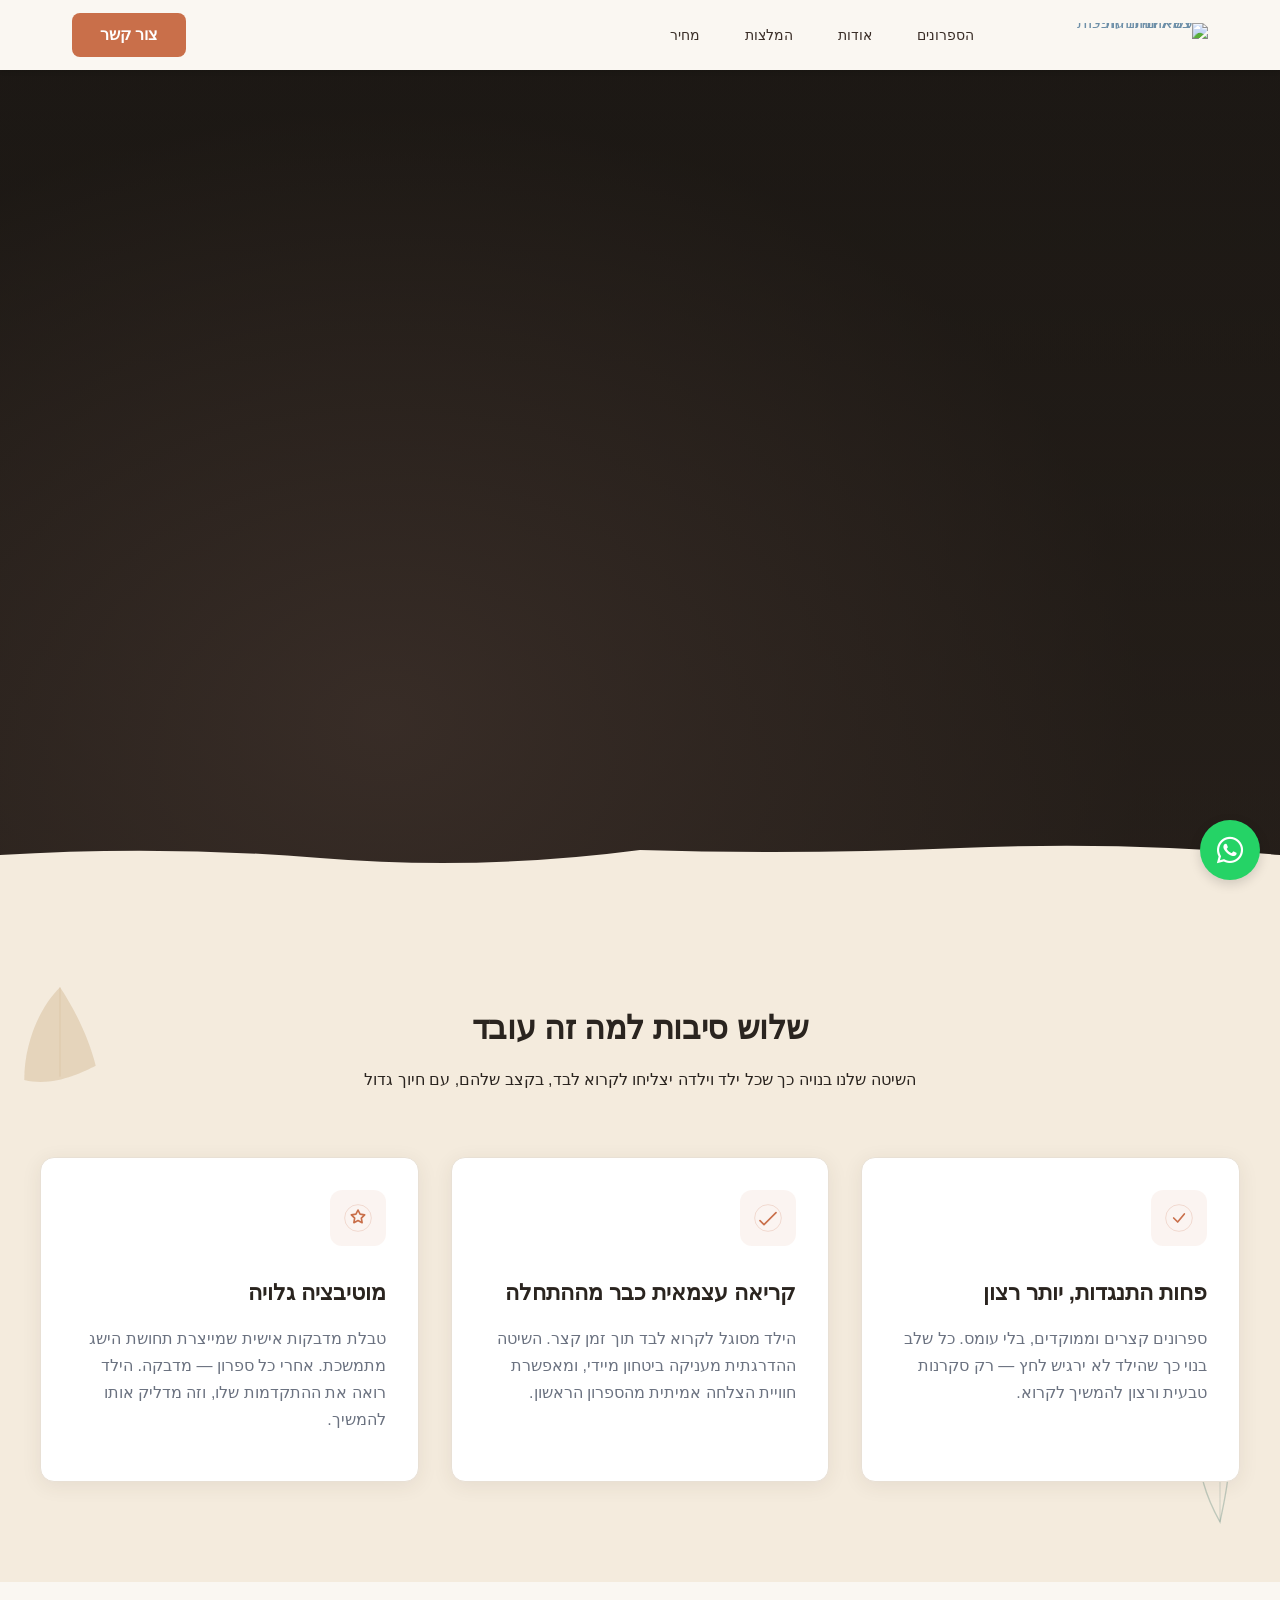
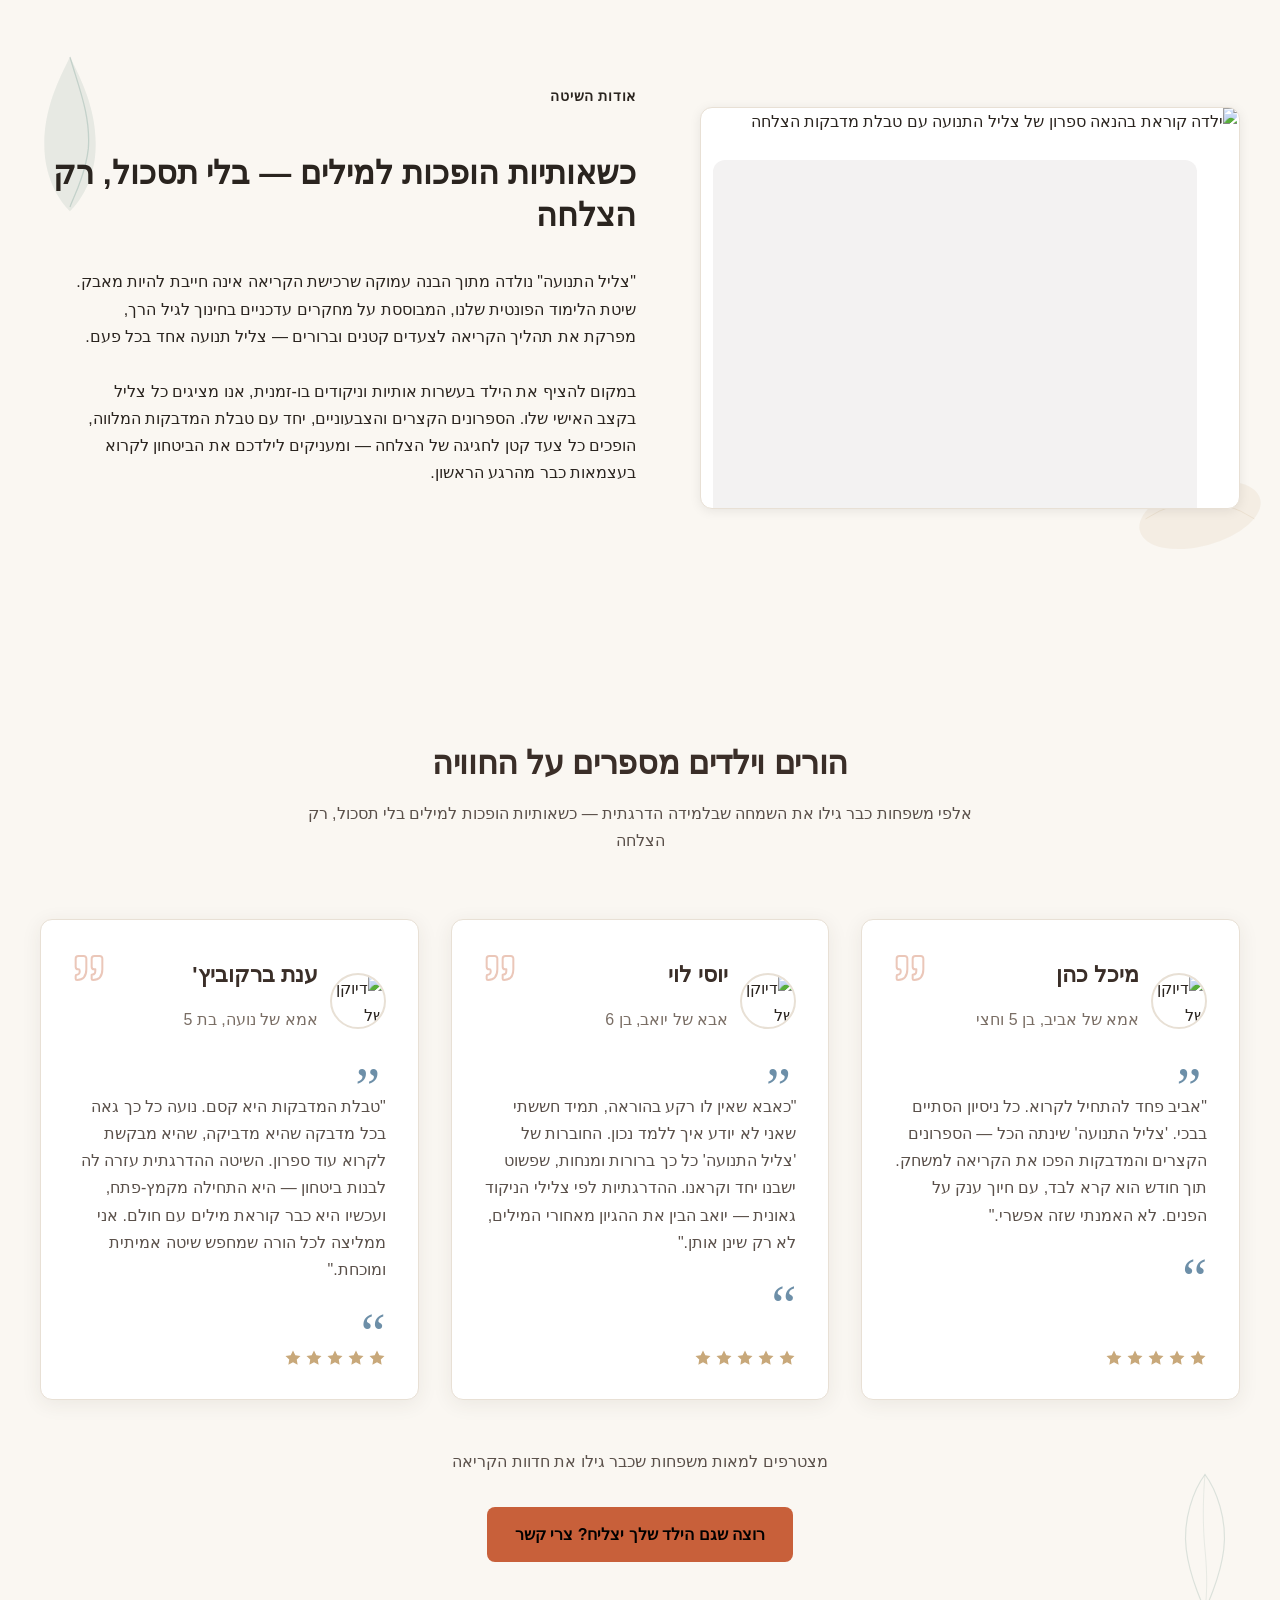
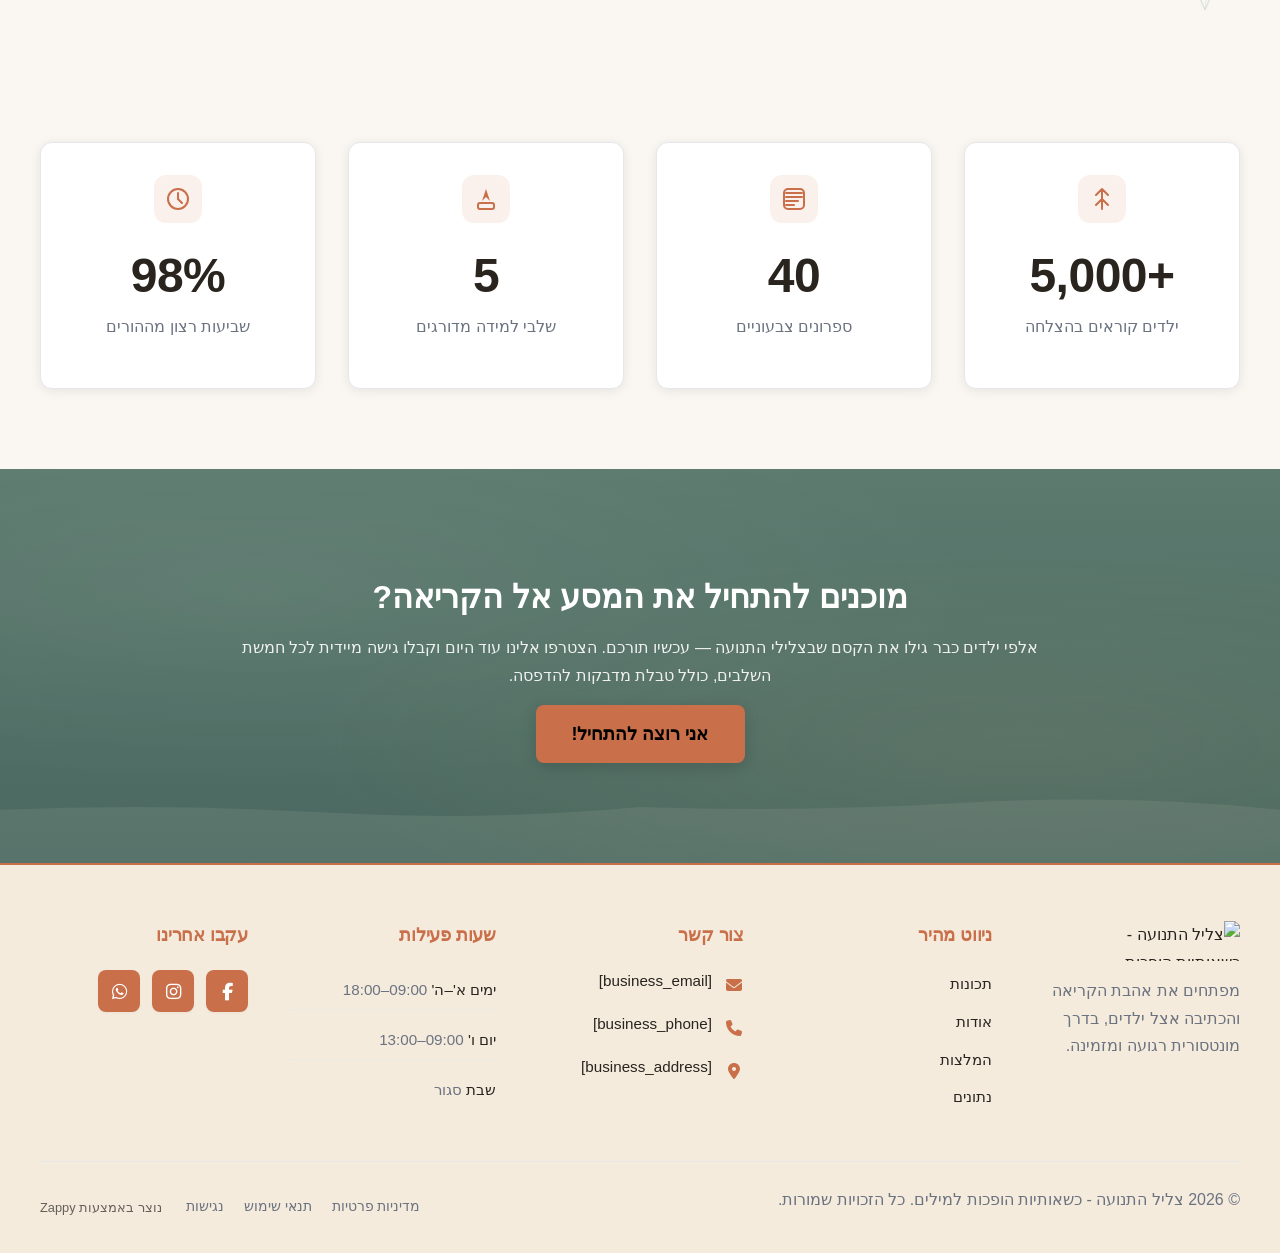
==== commit 87255652: "Background sync: Progressive GitHub Sync" ====
--- a/public/index.html
+++ b/public/index.html
@@ -1 +1 @@
-<!doctype html><html dir="rtl" lang="he"><head><meta charset="UTF-8"><meta content="width=device-width,initial-scale=1" name="viewport"><meta content="index, follow" name="robots"><title>גלו עולם קסום של קריאה — צליל התנועה - כשאותיות הופכות למילים</title><meta content="תוכנית קריאה ייחודית לילדים מגיל 5, שמבוססת על צלילי תנועה ומשלבת חוברות צבעוניות ומדבקות. בואו לגדל קוראים מאושרים ובטוחים, צעד אחר צעד, באהבה והצלחה!" name="description"><meta content="חברות הוצאה לאור חינוכית, הוצאת ספרים חינוכיים, תוכנית קריאה לילדים, לימוד קריאה בעברית, צליל התנועה" name="keywords"><link href="/assets/favicon.ico" rel="icon" type="image/x-icon"><link href="/assets/favicon-16x16.png" rel="icon" type="image/png" sizes="16x16"><link href="/assets/favicon-32x32.png" rel="icon" type="image/png" sizes="32x32"><link href="/assets/favicon-48x48.png" rel="icon" type="image/png" sizes="48x48"><link href="/assets/favicon-192x192.png" rel="icon" type="image/png" sizes="192x192"><link href="/assets/favicon-512x512.png" rel="icon" type="image/png" sizes="512x512"><link href="/assets/apple-touch-icon.png" rel="apple-touch-icon"><script>!function(){"use strict";var t="f426595d-922e-45fe-85dd-0dc75b33bfe9",e="https://api.zappy5.com/api/analytics/track",a=18e5,n=2592e6,o=!0,i=!0,r=!0;var s=function(){var e="zappy_visitor_"+t,a=null;try{if(a=localStorage.getItem(e)){var o=JSON.parse(a),i=Date.now();if(i-o.created<n)return o.lastSeen=i,localStorage.setItem(e,JSON.stringify(o)),o.id}}catch(t){console.warn("Zappy Analytics: LocalStorage not available")}var r="zv_"+Date.now()+"_"+Math.random().toString(36).substr(2,9);try{localStorage.setItem(e,JSON.stringify({id:r,created:Date.now(),lastSeen:Date.now()}))}catch(t){}return r}(),c=function(){var e="zappy_session_"+t,n=null;try{if(n=sessionStorage.getItem(e)){var o=JSON.parse(n),i=Date.now();if(i-o.timestamp<a)return o.timestamp=i,sessionStorage.setItem(e,JSON.stringify(o)),o.id}}catch(t){console.warn("Zappy Analytics: SessionStorage not available")}var r="zs_"+Date.now()+"_"+Math.random().toString(36).substr(2,9);try{sessionStorage.setItem(e,JSON.stringify({id:r,timestamp:Date.now()}))}catch(t){}return r}();function l(a,n){n=n||{};var o={website_id:t,event_type:a,page_path:window.location.pathname,referrer:document.referrer||"direct",visitor_id:s,session_id:c,metadata:n};if(navigator.sendBeacon){var i=new Blob([JSON.stringify(o)],{type:"application/json"});navigator.sendBeacon(e,i)}else fetch(e,{method:"POST",headers:{"Content-Type":"application/json"},body:JSON.stringify(o),keepalive:!0}).catch(function(t){console.warn("Zappy Analytics: Failed to track event",t)})}o&&l("pageview",{title:document.title,url:window.location.href}),i&&document.addEventListener("click",function(t){var e=t.target;if("BUTTON"===e.tagName||e.closest("button")){var a="BUTTON"===e.tagName?e:e.closest("button");l("click",{element:"button",text:a.textContent.trim().substring(0,100),id:a.id||null,class:a.className||null})}else if("A"===e.tagName||e.closest("a")){var n="A"===e.tagName?e:e.closest("a");l("navigation",{element:"link",text:n.textContent.trim().substring(0,100),href:n.href,external:n.hostname!==window.location.hostname})}},!0),r&&document.addEventListener("submit",function(t){var e=t.target;l("form_submit",{form_id:e.id||null,form_name:e.name||null,form_action:e.action||null,form_method:e.method||"GET"})},!0);var d=Date.now();window.addEventListener("beforeunload",function(){l("page_unload",{time_on_page:Math.floor((Date.now()-d)/1e3),page_path:window.location.pathname})}),window.zappyAnalytics={track:l,getVisitorId:function(){return s},getSessionId:function(){return c}}}()</script><meta content="גלו עולם קסום של קריאה — צליל התנועה - כשאותיות הופכות למילים" property="og:title"><meta content="תוכנית קריאה ייחודית לילדים מגיל 5, שמבוססת על צלילי תנועה ומשלבת חוברות צבעוניות ומדבקות. בואו לגדל קוראים מאושרים ובטוחים, צעד אחר צעד, באהבה והצלחה!" property="og:description"><meta content="summary_large_image" name="twitter:card"><meta content="גלו עולם קסום של קריאה — צליל התנועה - כשאותיות הופכות למילים" name="twitter:title"><meta content="תוכנית קריאה ייחודית לילדים מגיל 5, שמבוססת על צלילי תנועה ומשלבת חוברות צבעוניות ומדבקות. בואו לגדל קוראים מאושרים ובטוחים, צעד אחר צעד, באהבה והצלחה!" name="twitter:description"><meta content="website" property="og:type"><meta content="he_IL" property="og:locale"><link href="https://cdnjs.cloudflare.com/ajax/libs/font-awesome/6.4.0/css/all.min.css" rel="stylesheet"><style>.skip-link{position:absolute;top:0;left:0;transform:translateY(-200%);padding:12px 18px;background:var(--bg-dark,#1a1a1a);color:var(--text-light,#fff);font-weight:600;border-radius:0 0 8px 0;z-index:10000}.skip-link:focus{transform:none;outline:2px solid var(--ring,#fff);outline-offset:2px}:focus-visible{outline:2px solid var(--ring,currentColor);outline-offset:3px}</style><link href="/assets/favicon.ico" rel="icon" type="image/x-icon"><link href="/assets/favicon-16x16.png" rel="icon" type="image/png" sizes="16x16"><link href="/assets/favicon-32x32.png" rel="icon" type="image/png" sizes="32x32"><link href="/assets/favicon-48x48.png" rel="icon" type="image/png" sizes="48x48"><link href="/assets/favicon-192x192.png" rel="icon" type="image/png" sizes="192x192"><link href="/assets/favicon-512x512.png" rel="icon" type="image/png" sizes="512x512"><link href="/assets/apple-touch-icon.png" rel="apple-touch-icon"><link href="https://cdn.jsdelivr.net/npm/vanilla-cookieconsent@3/dist/cookieconsent.css" rel="stylesheet"><script src="https://cdn.jsdelivr.net/npm/vanilla-cookieconsent@3/dist/cookieconsent.umd.js"></script><script src="https://cdn.jsdelivr.net/gh/mickidum/acc_toolbar/acctoolbar/acctoolbar.min.js"></script><link href="/styles.css" rel="stylesheet"><script>window.ZAPPY_WEBSITE_ID="f426595d-922e-45fe-85dd-0dc75b33bfe9",window.ZAPPY_API_BASE="https://api.zappy5.com"</script><style id="zappy-dropdown-submenu-styles">#navMenu li:has(.sub-menu),.nav-menu li:has(.sub-menu),.navbar li:has(.sub-menu),nav li:has(.sub-menu){position:relative}#navMenu .sub-menu,.nav-menu .sub-menu,.navbar .sub-menu,nav .sub-menu{display:block!important;position:absolute!important;top:100%;left:0;min-width:220px;background:#fff;border-radius:8px;box-shadow:0 8px 25px rgba(0,0,0,.15);padding:8px 0;opacity:0;visibility:hidden;transform:translateY(10px);transition:all .3s ease;z-index:1000;list-style:none;pointer-events:none}#navMenu li:hover>.sub-menu,.nav-menu li:hover>.sub-menu,.navbar li:hover>.sub-menu,nav li:hover>.sub-menu{opacity:1!important;visibility:visible!important;transform:translateY(0)!important;pointer-events:auto!important}.sub-menu li{list-style:none;margin:0;padding:0}.sub-menu a{display:block!important;padding:10px 16px!important;color:var(--text-dark,#333)!important;font-weight:500;text-decoration:none;white-space:nowrap;transition:background-color .2s}.sub-menu .zappy-nav-child>a{padding-left:28px!important;font-size:.9em!important;opacity:.85!important}[dir=rtl] .sub-menu .zappy-nav-child>a,html[lang=ar] .sub-menu .zappy-nav-child>a,html[lang=he] .sub-menu .zappy-nav-child>a{padding-left:10px!important;padding-right:28px!important}.sub-menu .zappy-nav-parent>a{font-weight:600!important}.sub-menu a:hover{background-color:#f5f5f5}[dir=rtl] .nav-menu .sub-menu,[dir=rtl] .navbar .sub-menu,[dir=rtl] nav .sub-menu,html[lang=ar] .nav-menu .sub-menu,html[lang=ar] .navbar .sub-menu,html[lang=ar] nav .sub-menu,html[lang=he] .nav-menu .sub-menu,html[lang=he] .navbar .sub-menu,html[lang=he] nav .sub-menu{left:auto!important;right:0!important}.sub-menu:empty,.sub-menu:not(:has(li)):not(:has(> a)),.sub-menu:not(:has(li:not(.zappy-hidden-menu-item))):not(:has(> a)){display:none!important;opacity:0!important;visibility:hidden!important;pointer-events:none!important}li:has(.menu-group-title):hover>.sub-menu{opacity:1!important;visibility:visible!important;transform:translateY(0)!important;pointer-events:auto!important}#navMenu>li>.menu-group-title,.nav-menu>li>.menu-group-title{display:inline-block;padding:.5rem 1rem;cursor:default;user-select:none}@media (max-width:768px){#navMenu .sub-menu,.nav-menu .sub-menu,.navbar .sub-menu,nav .sub-menu{position:static!important;transform:none!important;box-shadow:none!important;background:0 0!important;max-height:0;overflow:hidden;opacity:0;visibility:hidden;transition:max-height .3s ease,opacity .3s ease;padding:0!important;border-radius:0!important}#navMenu .sub-menu.mobile-expanded,.nav-menu .sub-menu.mobile-expanded,.navbar .sub-menu.mobile-expanded{max-height:none!important;overflow-y:visible!important;opacity:1!important;visibility:visible!important;padding:8px 0 8px 16px!important}[dir=rtl] .sub-menu.mobile-expanded,html[lang=he] .sub-menu.mobile-expanded{padding:8px 16px 8px 0!important}#navMenu li:hover>.sub-menu,.nav-menu li:hover>.sub-menu,.navbar li:hover>.sub-menu,nav li:hover>.sub-menu{opacity:0;visibility:hidden;pointer-events:none}#navMenu li>.sub-menu.mobile-expanded,.nav-menu li>.sub-menu.mobile-expanded,.navbar li>.sub-menu.mobile-expanded,nav li>.sub-menu.mobile-expanded{opacity:1!important;visibility:visible!important;pointer-events:auto!important}#navMenu li:has(.sub-menu),.nav-menu li:has(.sub-menu),.navbar li:has(.sub-menu),nav li:has(.sub-menu){display:flex!important;flex-wrap:wrap!important;align-items:center!important;position:relative!important;min-height:44px!important}#navMenu li:has(.sub-menu)>a,.nav-menu li:has(.sub-menu)>a,.navbar li:has(.sub-menu)>a,nav li:has(.sub-menu)>a{flex:1!important;min-width:0!important}#navMenu li:has(.sub-menu)>.menu-group-title,.nav-menu li:has(.sub-menu)>.menu-group-title,.navbar li:has(.sub-menu)>.menu-group-title,nav li:has(.sub-menu)>.menu-group-title{flex:1!important;min-width:0!important;padding:0!important;line-height:inherit!important}#navMenu li:has(.sub-menu)>.sub-menu,.nav-menu li:has(.sub-menu)>.sub-menu,.navbar li:has(.sub-menu)>.sub-menu,nav li:has(.sub-menu)>.sub-menu{flex-basis:100%!important;width:100%!important}#navMenu li:has(.sub-menu)>a [class*=arrow],#navMenu li:has(.sub-menu)>a [class*=chevron],.nav-menu li:has(.sub-menu)>a .fa-angle-down,.nav-menu li:has(.sub-menu)>a .fa-chevron-down,.nav-menu li:has(.sub-menu)>a [class*=arrow],.nav-menu li:has(.sub-menu)>a [class*=chevron],nav li:has(.sub-menu)>a [class*=arrow],nav li:has(.sub-menu)>a [class*=chevron]{display:none!important;visibility:hidden!important}.mobile-submenu-toggle{display:flex!important;align-items:center!important;justify-content:center!important;width:44px!important;height:auto!important;background:0 0!important;border:none!important;cursor:pointer!important;color:var(--text-dark)!important;position:static!important;flex-shrink:0!important;align-self:stretch!important;z-index:2!important;padding:0!important;margin:0!important}.mobile-submenu-toggle::after{content:''!important;width:0!important;height:0!important;border-left:6px solid transparent!important;border-right:6px solid transparent!important;border-top:7px solid currentColor!important;transition:transform .3s ease!important}.mobile-submenu-toggle.expanded::after{transform:rotate(180deg)!important}.sub-menu a{padding:10px 0!important;display:block!important;color:var(--text-dark)!important;white-space:normal!important}.sub-menu .zappy-nav-child>a{padding-left:28px!important;font-size:.9em!important;opacity:.85!important}[dir=rtl] .sub-menu .zappy-nav-child>a,html[lang=ar] .sub-menu .zappy-nav-child>a,html[lang=he] .sub-menu .zappy-nav-child>a{padding-left:0!important;padding-right:28px!important}.sub-menu .zappy-nav-parent>a{font-weight:600!important}#navMenu.active,.nav-menu.active{max-width:100vw!important;overflow-x:hidden!important;box-sizing:border-box!important}.navbar .sub-menu li a,.zappy-products-dropdown .sub-menu a,nav.navbar .sub-menu li a{color:var(--text-dark)!important}}@media (min-width:769px){.mobile-submenu-toggle{display:none!important}}</style><style id="zappy-widget-visibility">html[dir=rtl] .whatsapp-float{right:20px!important;left:auto!important}html:not([dir]) .whatsapp-float,html[dir=ltr] .whatsapp-float{left:20px!important;right:auto!important}html[dir=rtl] #mic-access-tool-general-button,html[dir=rtl] #mic-init-access-tool #mic-access-tool-general-button,html[dir=rtl] #mic-init-access-tool .mic-access-tool-general-button,html[dir=rtl] ._access-icon,html[dir=rtl] .mic-access-tool-general-button{left:20px!important;right:auto!important}html:not([dir]) #mic-access-tool-general-button,html:not([dir]) #mic-init-access-tool #mic-access-tool-general-button,html:not([dir]) #mic-init-access-tool .mic-access-tool-general-button,html:not([dir]) ._access-icon,html:not([dir]) .mic-access-tool-general-button,html[dir=ltr] #mic-access-tool-general-button,html[dir=ltr] #mic-init-access-tool #mic-access-tool-general-button,html[dir=ltr] #mic-init-access-tool .mic-access-tool-general-button,html[dir=ltr] ._access-icon,html[dir=ltr] .mic-access-tool-general-button{right:20px!important;left:auto!important}@media (max-width:768px){.whatsapp-float{display:flex!important}}@media (min-width:769px){.whatsapp-float{display:flex!important}}@media (max-width:768px){#mic-access-tool-general-button,#mic-init-access-tool #mic-access-tool-general-button,#mic-init-access-tool .mic-access-tool-general-button,._access-icon,.mic-access-tool-general-button{display:flex!important;visibility:visible!important;opacity:1!important;pointer-events:auto!important}#mic-access-tool-box.opened-mic-access-tool,#mic-init-access-tool #mic-access-tool-box.opened-mic-access-tool,.mic-access-tool-box.opened-mic-access-tool{visibility:visible!important;opacity:1!important;pointer-events:auto!important}}@media (min-width:769px){#mic-access-tool-general-button,#mic-init-access-tool #mic-access-tool-general-button,#mic-init-access-tool .mic-access-tool-general-button,._access-icon,.mic-access-tool-general-button{display:flex!important;visibility:visible!important;opacity:1!important;pointer-events:auto!important}#mic-access-tool-box.opened-mic-access-tool,#mic-init-access-tool #mic-access-tool-box.opened-mic-access-tool,.mic-access-tool-box.opened-mic-access-tool{visibility:visible!important;opacity:1!important;pointer-events:auto!important}}</style></head><body><a href="#main" class="skip-link">דלג לתוכן הראשי</a><nav class="navbar" dir="rtl"><button aria-label="Menu" class="mobile-toggle" id="mobileToggle"><svg viewBox="0 0 24 24" fill="none" height="24" width="24" class="hamburger-icon"><path d="M3 12h18M3 6h18M3 18h18" stroke="currentColor" stroke-width="2" stroke-linecap="round"></path></svg> <svg viewBox="0 0 24 24" fill="none" height="24" width="24" class="close-icon" style="display:none"><path d="M18 6L6 18M6 6l12 12" stroke="currentColor" stroke-width="2" stroke-linecap="round"></path></svg></button> <button aria-label="Call" class="phone-header-btn" data-phone="[business_phone]"><svg viewBox="0 0 24 24" fill="currentColor" height="20" width="20"><path d="M22 16.92v3a2 2 0 0 1-2.18 2 19.79 19.79 0 0 1-8.63-3.07 19.5 19.5 0 0 1-6-6 19.79 19.79 0 0 1-3.07-8.67A2 2 0 0 1 4.11 2h3a2 2 0 0 1 2 1.72 12.84 12.84 0 0 0 .7 2.81 2 2 0 0 1-.45 2.11L8.09 9.91a16 16 0 0 0 6 6l1.27-1.27a2 2 0 0 1 2.11-.45 12.84 12.84 0 0 0 2.81.7A2 2 0 0 1 22 16.92z"></path></svg></button><div class="nav-container"><div class="nav-right-group"><div class="nav-brand"><a href="/" class="logo-link"><img alt="צליל התנועה - כשאותיות הופכות למילים" src="/assets/site-----image-1.webp" class="logo"></a></div><ul class="nav-menu" id="navMenu"><li><a href="#features">תכונות</a></li><li><a href="#about">אודות</a></li><li><a href="#testimonials">המלצות</a></li><li><a href="#stats">נתונים</a></li></ul></div><div class="nav-cta-container"><a href="#cta" class="nav-cta-btn">צור קשר</a></div></div></nav><script>window.addEventListener("load",function(){const e=document.querySelector(".navbar, nav, header");if(!e)return void console.log("[Navbar] Navbar element not found");let t=document.getElementById("mobileToggle")||document.querySelector(".mobile-toggle")||document.querySelector(".hamburger")||document.querySelector(".hamburger-menu")||document.querySelector(".menu-toggle")||document.querySelector(".burger-menu")||document.querySelector('[aria-label="Menu"]')||document.querySelector('[aria-label="תפריט"]');const n=document.querySelector(".phone-header-btn"),o=window.getComputedStyle(e);let r=o.backgroundColor;if(console.log("[Navbar] Initial navbar background:",r),"transparent"===r||"rgba(0, 0, 0, 0)"===r||r.startsWith("rgba")&&r.includes(", 0)")){const e=o.backgroundImage;if(e&&"none"!==e)console.log("[Navbar] Navbar has background image/gradient, using dark text"),r="rgb(240, 240, 240)";else{const e=window.getComputedStyle(document.body).backgroundColor;console.log("[Navbar] Navbar transparent, using body background:",e),r=e}}const a=r.match(/\d+/g);if(a&&a.length>=3){const e=(.299*parseInt(a[0])+.587*parseInt(a[1])+.114*parseInt(a[2]))/255;console.log("[Navbar] Mobile button colors preserved from Claude CSS (luminance:",e.toFixed(2)+")");const o=document.createElement("style");o.id="zappy-mobile-nav-fix";document.documentElement.lang;document.documentElement.dir,o.textContent='\n        /* Hide mobile buttons on desktop, show only on mobile */\n        @media (min-width: 769px) {\n          .mobile-toggle,\n          .phone-header-btn {\n            display: none !important;\n          }\n        }\n        \n        /* Show and position mobile buttons correctly on mobile */\n        @media (max-width: 768px) {\n          .navbar,\n          nav.navbar {\n            min-height: 70px !important;\n          }\n\n          .mobile-toggle,\n          .phone-header-btn {\n            position: absolute !important;\n            top: 0 !important;\n            bottom: 0 !important;\n            margin-top: auto !important;\n            margin-bottom: auto !important;\n            transform: none !important;\n            z-index: 1001 !important;\n            display: flex !important;\n            align-items: center !important;\n            justify-content: center !important;\n            width: 36px !important;\n            height: 36px !important;\n            border-radius: 50% !important;\n            border: none !important;\n            cursor: pointer !important;\n            padding: 6px !important;\n            background: none !important;\n            color: var(--nav-text, var(--text-dark)) !important;\n            touch-action: manipulation !important;\n            -webkit-tap-highlight-color: transparent !important;\n          }\n\n          html[data-zappy-site-type="ecommerce"] .phone-header-btn,\n          body[data-zappy-site-type="ecommerce"] .phone-header-btn,\n          html[data-zappy-site-type="ecommerce"] header .phone-header-btn,\n          html[data-zappy-site-type="ecommerce"] nav .phone-header-btn {\n            display: none !important;\n            visibility: hidden !important;\n            width: 0 !important;\n            height: 0 !important;\n            min-width: 0 !important;\n            overflow: hidden !important;\n          }\n          \n          /* LTR positioning (default): hamburger LEFT, phone RIGHT */\n          html:not([dir="rtl"]):not([lang="he"]):not([lang="ar"]) .mobile-toggle,\n          html[dir="ltr"] .mobile-toggle {\n            left: 12px !important;\n            right: auto !important;\n          }\n          html:not([dir="rtl"]):not([lang="he"]):not([lang="ar"]) .phone-header-btn,\n          html[dir="ltr"] .phone-header-btn {\n            right: 12px !important;\n            left: auto !important;\n          }\n          \n          /* RTL positioning: hamburger RIGHT, phone LEFT */\n          html[dir="rtl"] .mobile-toggle,\n          html[lang="he"] .mobile-toggle,\n          html[lang="ar"] .mobile-toggle {\n            right: 12px !important;\n            left: auto !important;\n          }\n          html[dir="rtl"] .phone-header-btn,\n          html[lang="he"] .phone-header-btn,\n          html[lang="ar"] .phone-header-btn {\n            left: 12px !important;\n            right: auto !important;\n          }\n          \n          /* CRITICAL: Ensure nav-container has min-height on mobile */\n          /* All children are positioned absolutely/fixed on mobile, so height:auto collapses to 0 */\n          .nav-container {\n            min-height: 70px !important;\n            position: relative !important;\n          }\n          \n          /* Ensure SVG icons are properly sized and inherit color */\n          .mobile-toggle svg,\n          .phone-header-btn svg {\n            width: 24px !important;\n            height: 24px !important;\n            /* Don\'t force display - let JavaScript control hamburger/close toggle */\n          }\n          \n          /* Reset nav-cta-container on mobile - remove desktop box-shadow/padding */\n          /* that creates a visible ghost box when CTA button is hidden */\n          .nav-cta-container {\n            box-shadow: none !important;\n            padding: 0 !important;\n          }\n          \n          /* Hide nav-cta-container entirely on mobile when there\'s no lang-switcher */\n          /* (only the CTA button is inside, and it\'s hidden on mobile) */\n          .nav-cta-container:not(:has(.lang-switcher)) {\n            display: none !important;\n          }\n          \n          /* CRITICAL: Prevent hero image fade gradient from bleeding over headline text */\n          /* The .image-fade-gradient has bottom: -30px (extends below parent) */\n          /* On mobile stacked layout, this overlaps the h1 text below the image */\n          .hero-image-column {\n            overflow: hidden !important;\n          }\n          .image-fade-gradient {\n            bottom: 0 !important;\n          }\n          \n          /* Hide desktop language switcher on mobile - hamburger menu handles it */\n          /* High specificity to override stored CSS */\n          .lang-switcher,\n          .nav-cta-container .lang-switcher,\n          .nav-container .lang-switcher,\n          .navbar .lang-switcher,\n          .navbar .nav-cta-container .lang-switcher {\n            display: none !important;\n          }\n        }\n      ';const r=document.getElementById("zappy-mobile-nav-fix");r&&r.remove(),document.head.appendChild(o),console.log("[Navbar] Critical CSS injected for mobile nav positioning");const i=window.innerWidth<=768;if(t){const e=t.querySelector(".hamburger-icon"),n=t.querySelector(".close-icon");e&&(e.style.setProperty("width","24px","important"),e.style.setProperty("height","24px","important"),e.style.setProperty("display","block","important")),n&&(n.style.setProperty("width","24px","important"),n.style.setProperty("height","24px","important"),n.style.setProperty("display","none","important")),i?(t.style.setProperty("position","absolute","important"),t.style.setProperty("top","0","important"),t.style.setProperty("bottom","0","important"),t.style.setProperty("margin-top","auto","important"),t.style.setProperty("margin-bottom","auto","important"),t.style.setProperty("transform","none","important"),t.style.setProperty("z-index","1001","important"),t.style.removeProperty("left"),t.style.removeProperty("right"),console.log("[Navbar] Mobile toggle positioning applied (mobile viewport)")):(t.style.removeProperty("position"),t.style.removeProperty("top"),t.style.removeProperty("transform"),t.style.removeProperty("z-index"),t.style.removeProperty("left"),t.style.removeProperty("right"),console.log("[Navbar] Desktop viewport - cleared mobile toggle inline positioning"))}if(n){const e=n.querySelector("svg");e&&(e.style.width="24px",e.style.height="24px",e.setAttribute("width","24"),e.setAttribute("height","24")),i?(n.style.setProperty("position","absolute","important"),n.style.setProperty("top","0","important"),n.style.setProperty("bottom","0","important"),n.style.setProperty("margin-top","auto","important"),n.style.setProperty("margin-bottom","auto","important"),n.style.setProperty("transform","none","important"),n.style.setProperty("z-index","1001","important"),n.style.removeProperty("left"),n.style.removeProperty("right"),console.log("[Navbar] Phone button positioning applied (mobile viewport)")):(n.style.removeProperty("position"),n.style.removeProperty("top"),n.style.removeProperty("transform"),n.style.removeProperty("z-index"),n.style.removeProperty("left"),n.style.removeProperty("right"),console.log("[Navbar] Desktop viewport - cleared phone button inline positioning"))}}else console.log("[Navbar] Could not parse background color:",r);t=document.getElementById("mobileToggle")||document.querySelector(".mobile-toggle")||document.querySelector(".hamburger")||document.querySelector(".hamburger-menu")||document.querySelector(".menu-toggle")||document.querySelector(".burger-menu")||document.querySelector('[aria-label="Menu"]')||document.querySelector('[aria-label="תפריט"]');const i=document.getElementById("navMenu")||document.querySelector(".nav-menu")||document.querySelector(".nav-links")||document.querySelector("nav ul:not(.submenu)");if(!t||!i)return void console.log("[Navbar] Mobile toggle or menu not found:",{toggle:!!t,menu:!!i});i.id||(i.id="navMenu"),console.log("[Navbar] Initializing mobile menu...");const l=t.cloneNode(!0);t.parentNode.replaceChild(l,t);var s=0;function p(e){var t=Date.now();t-s<300||(s=t,function(e){e.preventDefault(),e.stopPropagation();const t=l.querySelector(".hamburger-icon"),n=l.querySelector(".close-icon");i.classList.contains("active")?(i.classList.remove("active"),t&&t.style.setProperty("display","block","important"),n&&n.style.setProperty("display","none","important"),document.body.style.overflow="",console.log("[Navbar] Menu closed")):(i.classList.add("active"),t&&t.style.setProperty("display","none","important"),n&&n.style.setProperty("display","block","important"),document.body.style.overflow="hidden",console.log("[Navbar] Menu opened"))}(e))}l.addEventListener("click",p),l.addEventListener("touchend",p),i.querySelectorAll("a").forEach(function(e){e.addEventListener("click",function(){if("#"===this.getAttribute("href"))return;const e=l.querySelector(".hamburger-icon"),t=l.querySelector(".close-icon");i.classList.remove("active"),e&&e.style.setProperty("display","block","important"),t&&t.style.setProperty("display","none","important"),document.body.style.overflow="",console.log("[Navbar] Menu closed (link clicked)")})});var m=i.querySelectorAll(".dropdown-toggle");m.forEach(function(e){e.addEventListener("click",function(e){e.preventDefault(),e.stopPropagation();var t=this.closest(".nav-dropdown");t&&(t.parentNode.querySelectorAll(".nav-dropdown.open").forEach(function(e){e!==t&&e.classList.remove("open")}),t.classList.toggle("open"),console.log("[Navbar] Dropdown toggled:",t.classList.contains("open")?"open":"closed"))})}),document.addEventListener("click",function(e){e.target.closest(".nav-dropdown")||document.querySelectorAll(".nav-dropdown.open").forEach(function(e){e.classList.remove("open")})}),console.log("[Navbar] Dropdown handlers initialized for "+m.length+" dropdowns"),n&&n.addEventListener("click",function(){const e=document.querySelectorAll('a[href^="tel:"]'),t=e.length>0?e[0].getAttribute("href").replace("tel:",""):"[business_phone]";window.location.href="tel:"+t,console.log("[Navbar] Phone button clicked")}),console.log("[Navbar] Mobile menu initialized successfully")})</script><main id="main"><section class="index-hero-section" data-band-index="0" data-layout-spec="בית-hero" id="hero" data-hero-type="fullscreen-scrim" style=";position:relative;overflow:hidden"><div class="hero-video-background"><div class="hero-video-overlay"></div><video autoplay="" class="hero-video" loop="" muted="" playsinline=""><source src="/assets/hero-video-whatsapp-video-2026-06-05-at-17-44-10-1780760417824.mp4" type="video/mp4">Your browser does not support the video tag.</video><img alt="Hero background" src="/assets/site-index-hero-image-1-1780760371629-ncbt2x.webp?v=1780760374147" class="hero-video-fallback" loading="lazy"></div><div style="position:absolute !important;top:0px !important;left:0px !important;width:100% !important;height:100% !important;max-width:none !important;margin-left:0px !important;margin-right:0px !important;display:block !important;z-index:1 !important;overflow:hidden !important" data-element-id="img-1780759334514-h0m5znyi1" data-element-type="image" data-zappy-wrapper-margins-applied="true" data-zappy-zoom-clip="true" data-zappy-zoom-wrapper="true" data-zappy-zoom-wrapper-width-mode="full"><img alt="ילד מסדר אותיות עבריות צבעוניות על שולחן עץ חמים" src="/assets/site-index-hero-image-1-1780760371629-ncbt2x.webp?v=1780760374147" class="hero-bg-image hero-original-image-hidden" data-context="Warm, softly lit top-down view of a wooden Montessori-style table with scattered colorful Hebrew letter tiles, a child's small hands arranging them into a word, a sticker achievement chart beside them, natural textures, cream and earthy tones, shallow depth of field, cozy home learning atmosphere." data-placeholder="index-hero-image-1" height="600" width="1200" data-element-id="img-1780759334514-h0m5znyi1" data-element-type="image" data-hero-background="true" data-hero-bg="true" data-zappy-object-position="50% 33%" data-zappy-zoom="1" fetchpriority="high" style="object-position:50% 33% !important;object-fit:cover;width:100%;height:100%;margin:0px !important;;display:none !important"></div><div class="hero-scrim" aria-hidden="true"></div><div class="hero-original-overlay-hidden hero-overlay" style=";display:none !important"><div class="hero-content"><p class="zappy-editable"><span class="hero-label">שיטה פונטית הדרגתית לקריאה</span></p><h1 class="hero-headline">צליל התנועה —<br>כשאותיות הופכות למילים</h1><h3 class="hero-subtitle">שיטה פונטית הדרגתית שהופכת את הקריאה לחוויה של הצלחה. בלי תסכול, בלי עומס — רק הנאה צרופה.</h3><div class="hero-cta-group"><a href="#contact" class="btn-primary hero-btn" data-element-id="btn-1780759334510-2j0yqsdhp" data-element-type="button" data-native-element="true" style="color:rgb(0, 0, 0) !important">התחילו את המסע לקריאה</a> <a href="#stages" class="btn-ghost hero-btn-ghost" data-element-id="btn-1780759334510-332w2or84" data-element-type="button" data-native-element="true">גלו את 5 השלבים</a></div><div class="hero-trust-badges"><div class="trust-item"><svg viewBox="0 0 24 24" fill="none" data-element-type="icon" data-icon-type="svg" height="20" width="20" stroke="currentColor" stroke-linecap="round" stroke-linejoin="round" stroke-width="2"><path d="M12 2L15.09 8.26L22 9.27L17 14.14L18.18 21.02L12 17.77L5.82 21.02L7 14.14L2 9.27L8.91 8.26L12 2Z"></path></svg> <span>מותאם לגילאי 5+</span></div><div class="trust-item"><svg viewBox="0 0 24 24" fill="none" data-element-type="icon" data-icon-type="svg" height="20" width="20" stroke="currentColor" stroke-linecap="round" stroke-linejoin="round" stroke-width="2"><path d="M22 11.08V12A10 10 0 1 1 5.93 7.5"></path><polyline points="22 4 12 14.01 9 11.01"></polyline></svg> <span>בלי צורך ברקע בהוראה</span></div><div class="trust-item"><svg viewBox="0 0 24 24" fill="none" data-element-type="icon" data-icon-type="svg" height="20" width="20" stroke="currentColor" stroke-linecap="round" stroke-linejoin="round" stroke-width="2"><circle cx="12" cy="12" r="10"></circle><path d="M12 6V12L16 14"></path></svg> <span>ספרונים קצרים</span></div></div></div></div><div class="hero-divider-wrapper" aria-hidden="true"><svg viewBox="0 0 1200 80" xmlns="http://www.w3.org/2000/svg" aria-hidden="true" data-no-icon-edit="true" preserveAspectRatio="none"><path d="M0,80 L0,35 Q150,25 300,38 T600,30 Q750,35 900,28 T1200,35 L1200,80 Z" fill="var(--bg-light)"></path></svg></div></section><section class="index-features-section" data-band-index="1" data-layout-spec="בית-features" id="features"><div class="index-features-section__container"><div class="index-features-section__header"><h2 class="index-features-section__title">שלוש סיבות למה זה עובד</h2><p class="index-features-section__subtitle">השיטה שלנו בנויה כך שכל ילד וילדה יצליחו לקרוא לבד, בקצב שלהם, עם חיוך גדול</p></div><div class="index-features-section__grid"><article class="index-features-section__card"><div class="index-features-section__card-icon-wrapper"><svg viewBox="0 0 48 48" fill="none" data-element-type="icon" data-icon-type="svg" class="index-features-section__card-icon" xmlns="http://www.w3.org/2000/svg"><circle cx="24" cy="24" r="20" stroke="currentColor" stroke-width="1.5" opacity="0.2"></circle><path d="M16 24L22 30L32 18" stroke="currentColor" stroke-width="2.5" stroke-linecap="round" stroke-linejoin="round"></path></svg></div><h3 class="index-features-section__card-title">פחות התנגדות, יותר רצון</h3><p class="index-features-section__card-text">ספרונים קצרים וממוקדים, בלי עומס. כל שלב בנוי כך שהילד לא ירגיש לחץ — רק סקרנות טבעית ורצון להמשיך לקרוא.</p></article><article class="index-features-section__card"><div class="index-features-section__card-icon-wrapper"><svg viewBox="0 0 48 48" fill="none" data-element-type="icon" data-icon-type="svg" class="index-features-section__card-icon" xmlns="http://www.w3.org/2000/svg"><circle cx="24" cy="24" r="20" stroke="currentColor" stroke-width="1.5" opacity="0.2"></circle><path d="M12 28L18 34L36 16" stroke="currentColor" stroke-width="2.5" stroke-linecap="round" stroke-linejoin="round"></path></svg></div><h3 class="index-features-section__card-title">קריאה עצמאית כבר מההתחלה</h3><p class="index-features-section__card-text">הילד מסוגל לקרוא לבד תוך זמן קצר. השיטה ההדרגתית מעניקה ביטחון מיידי, ומאפשרת חוויית הצלחה אמיתית מהספרון הראשון.</p></article><article class="index-features-section__card"><div class="index-features-section__card-icon-wrapper"><svg viewBox="0 0 48 48" fill="none" data-element-type="icon" data-icon-type="svg" class="index-features-section__card-icon" xmlns="http://www.w3.org/2000/svg"><circle cx="24" cy="24" r="20" stroke="currentColor" stroke-width="1.5" opacity="0.2"></circle><path d="M24 12L27.09 18.26L34 19.27L29 24.14L30.18 31.02L24 27.77L17.82 31.02L19 24.14L14 19.27L20.91 18.26L24 12Z" stroke="currentColor" stroke-width="2.5" stroke-linecap="round" stroke-linejoin="round"></path></svg></div><h3 class="index-features-section__card-title">מוטיבציה גלויה</h3><p class="index-features-section__card-text">טבלת מדבקות אישית שמייצרת תחושת הישג מתמשכת. אחרי כל ספרון — מדבקה. הילד רואה את ההתקדמות שלו, וזה מדליק אותו להמשיך.</p></article></div></div><div class="index-features-section__leaf-decoration" aria-hidden="true" data-no-icon-edit="true"><svg viewBox="0 0 120 200" fill="none" xmlns="http://www.w3.org/2000/svg"><path d="M60 10 C30 50 10 100 60 190 C70 140 85 90 60 10Z" stroke="#4A7C6F" stroke-width="2" fill="none" opacity="0.35"></path><line opacity="0.25" stroke="#4A7C6F" stroke-width="1.5" x1="60" x2="60" y1="10" y2="190"></line></svg></div><div class="index-features-section__dried-leaf" aria-hidden="true" data-no-icon-edit="true"><svg viewBox="0 0 140 160" fill="none" xmlns="http://www.w3.org/2000/svg"><path d="M20 150 C20 100 40 50 70 20 C90 50 110 90 120 130 C100 140 60 160 20 150Z" fill="#C8A87A" opacity="0.4"></path><line opacity="0.3" stroke="#C8A87A" stroke-width="1.5" x1="70" x2="70" y1="20" y2="145"></line></svg></div></section><section class="index-about-section" data-band-index="2" data-layout-spec="בית-about" id="about" dir="rtl"><div class="index-about-section__container"><div class="index-about-section__decor-leaf" aria-hidden="true"><svg viewBox="0 0 120 200" fill="none" xmlns="http://www.w3.org/2000/svg"><path d="M60 10 C75 40 95 80 90 130 C85 170 65 190 60 195 C55 190 35 170 30 130 C25 80 45 40 60 10 Z" fill="#4A7C6F" opacity="0.12"></path><path d="M60 10 C70 45 85 80 82 120 C78 155 63 180 60 190" stroke="#4A7C6F" stroke-width="1.5" fill="none" opacity="0.25"></path></svg></div><div class="index-about-section__decor-warm" aria-hidden="true"><svg viewBox="0 0 180 120" fill="none" xmlns="http://www.w3.org/2000/svg"><ellipse cx="90" cy="60" fill="#C8A87A" opacity="0.15" rx="80" ry="40" transform="rotate(-15 90 60)"></ellipse><path d="M20 65 Q90 20 160 65" stroke="#C8A87A" stroke-width="1" fill="none" opacity="0.3"></path></svg></div><div class="index-about-section__split"><div class="index-about-section__image-col"><div class="index-about-section__image-frame"><div style="position:relative !important;overflow:hidden !important;width:534px !important;max-width:100% !important;margin-left:auto !important;margin-right:auto !important;height:400px !important;display:block !important" data-element-id="img-1780759334514-mqs4vorw2" data-element-type="image" data-zappy-wrapper-margins-applied="true" data-zappy-zoom-clip="true" data-zappy-zoom-wrapper="true" data-zappy-zoom-wrapper-width-mode="px" data-zappy-zoom-wrapper-align="center" data-zappy-zoom-wrapper-height="400px" data-zappy-zoom-wrapper-width="534px"><img alt="ילדה קוראת בהנאה ספרון של צליל התנועה עם טבלת מדבקות הצלחה" src="/assets/site-index-service-image-1-1780760116360-cnd929.webp?v=1780760118405" data-context="A warm, softly lit photograph of a young child aged 5-6 sitting at a wooden Montessori-style desk, smiling while pointing at a colorful Hebrew phonics booklet from &quot;צליל התנועה&quot;. The booklet shows large Hebrew letters with vowel markings (niqqud). Beside the child is a sticker achievement chart with colorful reward stickers. Background is a cozy home learning environment with warm cream walls, a small potted plant, and natural light streaming through a window. The mood is joyful, calm, and encouraging — capturing the moment a child discovers they can read independently." data-placeholder="index-about-image-1" height="450" width="600" data-element-id="img-1780759334514-mqs4vorw2" data-element-type="image" data-zappy-object-position="50% 50%" data-zappy-zoom="1" style="object-position:50% 50% !important;margin:0px !important;position:absolute !important;left:-0.188521% !important;top:0% !important;width:100.377% !important;height:100% !important;max-width:none !important;max-height:none !important;display:block !important;object-fit:cover !important" data-zappy-original-height="400" data-zappy-original-width="534" decoding="async"></div><div class="index-about-section__image-shadow" aria-hidden="true"></div></div></div><div class="index-about-section__text-col"><p class="zappy-editable"><span class="index-about-section__overline" style="color:rgb(42, 36, 31) !important">אודות השיטה</span></p><h2 class="index-about-section__heading">כשאותיות הופכות למילים — בלי תסכול, רק הצלחה</h2><div class="index-about-section__mission"><p class="index-about-section__paragraph">"צליל התנועה" נולדה מתוך הבנה עמוקה שרכישת הקריאה אינה חייבת להיות מאבק. שיטת הלימוד הפונטית שלנו, המבוססת על מחקרים עדכניים בחינוך לגיל הרך, מפרקת את תהליך הקריאה לצעדים קטנים וברורים — צליל תנועה אחד בכל פעם.</p><p class="index-about-section__paragraph">במקום להציף את הילד בעשרות אותיות וניקודים בו-זמנית, אנו מציגים כל צליל בקצב האישי שלו. הספרונים הקצרים והצבעוניים, יחד עם טבלת המדבקות המלווה, הופכים כל צעד קטן לחגיגה של הצלחה — ומעניקים לילדכם את הביטחון לקרוא בעצמאות כבר מהרגע הראשון.</p></div><p class="zappy-editable"></p></div></div></div></section><section class="index-testimonials-section" data-band-index="3" data-layout-spec="בית-testimonials" id="testimonials"><div class="index-testimonials-section__container"><div class="index-testimonials-section__header"><h2 class="index-testimonials-section__title">הורים וילדים מספרים על החוויה</h2><p class="index-testimonials-section__subtitle">אלפי משפחות כבר גילו את השמחה שבלמידה הדרגתית — כשאותיות הופכות למילים בלי תסכול, רק הצלחה</p></div><div class="index-testimonials-section__grid"><article class="index-testimonials-section__card"><div class="index-testimonials-section__card-header"><div class="index-testimonials-section__avatar-wrapper"><img alt="דיוקן של אמא מחייכת" src="/assets/site-testimonial-aviv-mom.webp" class="index-testimonials-section__avatar" data-context="Warm portrait of a smiling Israeli mother in her 30s, soft natural lighting, casual home setting, warm earthy tones" data-placeholder="testimonial-aviv-mom" height="56" width="56" loading="lazy"></div><div class="index-testimonials-section__author-info"><h3 class="index-testimonials-section__author-name">מיכל כהן</h3><p class="index-testimonials-section__author-role">אמא של אביב, בן 5 וחצי</p></div><svg viewBox="0 0 24 24" fill="none" data-element-type="icon" data-icon-type="svg" height="32" width="32" stroke="currentColor" stroke-linecap="round" stroke-linejoin="round" stroke-width="1.5" aria-hidden="true" class="index-testimonials-section__quote-icon"><path d="M3 21c3 0 7-1 7-8V5c0-1.25-.756-2.017-2-2H4c-1.25 0-2 .75-2 1.972V11c0 1.25.75 2 2 2 1 0 1 0 1 1v1c0 1-1 2-2 2s-1 .008-1 1.031V20c0 1 0 1 1 1z"></path><path d="M15 21c3 0 7-1 7-8V5c0-1.25-.757-2.017-2-2h-4c-1.25 0-2 .75-2 1.972V11c0 1.25.75 2 2 2h.75c0 2.25.25 4-2.75 4v3c0 1 0 1 1 1z"></path></svg></div><blockquote class="index-testimonials-section__quote"><p>"אביב פחד להתחיל לקרוא. כל ניסיון הסתיים בבכי. 'צליל התנועה' שינתה הכל — הספרונים הקצרים והמדבקות הפכו את הקריאה למשחק. תוך חודש הוא קרא לבד, עם חיוך ענק על הפנים. לא האמנתי שזה אפשרי."</p></blockquote><div class="index-testimonials-section__stars" aria-label="דירוג 5 מתוך 5 כוכבים"><svg viewBox="0 0 24 24" fill="currentColor" data-element-type="icon" data-icon-type="svg" height="18" width="18"><path d="M12 2l3.09 6.26L22 9.27l-5 4.87 1.18 6.88L12 17.77l-6.18 3.25L7 14.14 2 9.27l6.91-1.01L12 2z"></path></svg> <svg viewBox="0 0 24 24" fill="currentColor" data-element-type="icon" data-icon-type="svg" height="18" width="18"><path d="M12 2l3.09 6.26L22 9.27l-5 4.87 1.18 6.88L12 17.77l-6.18 3.25L7 14.14 2 9.27l6.91-1.01L12 2z"></path></svg> <svg viewBox="0 0 24 24" fill="currentColor" data-element-type="icon" data-icon-type="svg" height="18" width="18"><path d="M12 2l3.09 6.26L22 9.27l-5 4.87 1.18 6.88L12 17.77l-6.18 3.25L7 14.14 2 9.27l6.91-1.01L12 2z"></path></svg> <svg viewBox="0 0 24 24" fill="currentColor" data-element-type="icon" data-icon-type="svg" height="18" width="18"><path d="M12 2l3.09 6.26L22 9.27l-5 4.87 1.18 6.88L12 17.77l-6.18 3.25L7 14.14 2 9.27l6.91-1.01L12 2z"></path></svg> <svg viewBox="0 0 24 24" fill="currentColor" data-element-type="icon" data-icon-type="svg" height="18" width="18"><path d="M12 2l3.09 6.26L22 9.27l-5 4.87 1.18 6.88L12 17.77l-6.18 3.25L7 14.14 2 9.27l6.91-1.01L12 2z"></path></svg></div></article><article class="index-testimonials-section__card"><div class="index-testimonials-section__card-header"><div class="index-testimonials-section__avatar-wrapper"><img alt="דיוקן של אבא מחייך" src="/assets/site-testimonial-yoav-dad.webp" class="index-testimonials-section__avatar" data-context="Friendly Israeli father in his late 30s, casual polo shirt, sitting in a bright living room, warm and approachable expression" data-placeholder="testimonial-yoav-dad" height="56" width="56" loading="lazy"></div><div class="index-testimonials-section__author-info"><h3 class="index-testimonials-section__author-name">יוסי לוי</h3><p class="index-testimonials-section__author-role">אבא של יואב, בן 6</p></div><svg viewBox="0 0 24 24" fill="none" data-element-type="icon" data-icon-type="svg" height="32" width="32" stroke="currentColor" stroke-linecap="round" stroke-linejoin="round" stroke-width="1.5" aria-hidden="true" class="index-testimonials-section__quote-icon"><path d="M3 21c3 0 7-1 7-8V5c0-1.25-.756-2.017-2-2H4c-1.25 0-2 .75-2 1.972V11c0 1.25.75 2 2 2 1 0 1 0 1 1v1c0 1-1 2-2 2s-1 .008-1 1.031V20c0 1 0 1 1 1z"></path><path d="M15 21c3 0 7-1 7-8V5c0-1.25-.757-2.017-2-2h-4c-1.25 0-2 .75-2 1.972V11c0 1.25.75 2 2 2h.75c0 2.25.25 4-2.75 4v3c0 1 0 1 1 1z"></path></svg></div><blockquote class="index-testimonials-section__quote"><p>"כאבא שאין לו רקע בהוראה, תמיד חששתי שאני לא יודע איך ללמד נכון. החוברות של 'צליל התנועה' כל כך ברורות ומנחות, שפשוט ישבנו יחד וקראנו. ההדרגתיות לפי צלילי הניקוד גאונית — יואב הבין את ההגיון מאחורי המילים, לא רק שינן אותן."</p></blockquote><div class="index-testimonials-section__stars" aria-label="דירוג 5 מתוך 5 כוכבים"><svg viewBox="0 0 24 24" fill="currentColor" data-element-type="icon" data-icon-type="svg" height="18" width="18"><path d="M12 2l3.09 6.26L22 9.27l-5 4.87 1.18 6.88L12 17.77l-6.18 3.25L7 14.14 2 9.27l6.91-1.01L12 2z"></path></svg> <svg viewBox="0 0 24 24" fill="currentColor" data-element-type="icon" data-icon-type="svg" height="18" width="18"><path d="M12 2l3.09 6.26L22 9.27l-5 4.87 1.18 6.88L12 17.77l-6.18 3.25L7 14.14 2 9.27l6.91-1.01L12 2z"></path></svg> <svg viewBox="0 0 24 24" fill="currentColor" data-element-type="icon" data-icon-type="svg" height="18" width="18"><path d="M12 2l3.09 6.26L22 9.27l-5 4.87 1.18 6.88L12 17.77l-6.18 3.25L7 14.14 2 9.27l6.91-1.01L12 2z"></path></svg> <svg viewBox="0 0 24 24" fill="currentColor" data-element-type="icon" data-icon-type="svg" height="18" width="18"><path d="M12 2l3.09 6.26L22 9.27l-5 4.87 1.18 6.88L12 17.77l-6.18 3.25L7 14.14 2 9.27l6.91-1.01L12 2z"></path></svg> <svg viewBox="0 0 24 24" fill="currentColor" data-element-type="icon" data-icon-type="svg" height="18" width="18"><path d="M12 2l3.09 6.26L22 9.27l-5 4.87 1.18 6.88L12 17.77l-6.18 3.25L7 14.14 2 9.27l6.91-1.01L12 2z"></path></svg></div></article><article class="index-testimonials-section__card"><div class="index-testimonials-section__card-header"><div class="index-testimonials-section__avatar-wrapper"><img alt="דיוקן של אמא צעירה" src="/assets/site-testimonial-noa-mom.webp" class="index-testimonials-section__avatar" data-context="Gentle portrait of an Israeli mother in her early 30s, soft smile, sitting at a wooden kitchen table with childrens books nearby, warm cream tones" data-placeholder="testimonial-noa-mom" height="56" width="56" loading="lazy"></div><div class="index-testimonials-section__author-info"><h3 class="index-testimonials-section__author-name">ענת ברקוביץ'</h3><p class="index-testimonials-section__author-role">אמא של נועה, בת 5</p></div><svg viewBox="0 0 24 24" fill="none" data-element-type="icon" data-icon-type="svg" height="32" width="32" stroke="currentColor" stroke-linecap="round" stroke-linejoin="round" stroke-width="1.5" aria-hidden="true" class="index-testimonials-section__quote-icon"><path d="M3 21c3 0 7-1 7-8V5c0-1.25-.756-2.017-2-2H4c-1.25 0-2 .75-2 1.972V11c0 1.25.75 2 2 2 1 0 1 0 1 1v1c0 1-1 2-2 2s-1 .008-1 1.031V20c0 1 0 1 1 1z"></path><path d="M15 21c3 0 7-1 7-8V5c0-1.25-.757-2.017-2-2h-4c-1.25 0-2 .75-2 1.972V11c0 1.25.75 2 2 2h.75c0 2.25.25 4-2.75 4v3c0 1 0 1 1 1z"></path></svg></div><blockquote class="index-testimonials-section__quote"><p>"טבלת המדבקות היא קסם. נועה כל כך גאה בכל מדבקה שהיא מדביקה, שהיא מבקשת לקרוא עוד ספרון. השיטה ההדרגתית עזרה לה לבנות ביטחון — היא התחילה מקמץ-פתח, ועכשיו היא כבר קוראת מילים עם חולם. אני ממליצה לכל הורה שמחפש שיטה אמיתית ומוכחת."</p></blockquote><div class="index-testimonials-section__stars" aria-label="דירוג 5 מתוך 5 כוכבים"><svg viewBox="0 0 24 24" fill="currentColor" data-element-type="icon" data-icon-type="svg" height="18" width="18"><path d="M12 2l3.09 6.26L22 9.27l-5 4.87 1.18 6.88L12 17.77l-6.18 3.25L7 14.14 2 9.27l6.91-1.01L12 2z"></path></svg> <svg viewBox="0 0 24 24" fill="currentColor" data-element-type="icon" data-icon-type="svg" height="18" width="18"><path d="M12 2l3.09 6.26L22 9.27l-5 4.87 1.18 6.88L12 17.77l-6.18 3.25L7 14.14 2 9.27l6.91-1.01L12 2z"></path></svg> <svg viewBox="0 0 24 24" fill="currentColor" data-element-type="icon" data-icon-type="svg" height="18" width="18"><path d="M12 2l3.09 6.26L22 9.27l-5 4.87 1.18 6.88L12 17.77l-6.18 3.25L7 14.14 2 9.27l6.91-1.01L12 2z"></path></svg> <svg viewBox="0 0 24 24" fill="currentColor" data-element-type="icon" data-icon-type="svg" height="18" width="18"><path d="M12 2l3.09 6.26L22 9.27l-5 4.87 1.18 6.88L12 17.77l-6.18 3.25L7 14.14 2 9.27l6.91-1.01L12 2z"></path></svg> <svg viewBox="0 0 24 24" fill="currentColor" data-element-type="icon" data-icon-type="svg" height="18" width="18"><path d="M12 2l3.09 6.26L22 9.27l-5 4.87 1.18 6.88L12 17.77l-6.18 3.25L7 14.14 2 9.27l6.91-1.01L12 2z"></path></svg></div></article></div><div class="index-testimonials-section__footer"><p class="index-testimonials-section__footer-text">מצטרפים למאות משפחות שכבר גילו את חדוות הקריאה</p><a href="/contact" class="index-testimonials-section__cta">רוצה שגם הילד שלך יצליח? צרי קשר</a></div></div><div class="index-testimonials-section__leaf-decoration" aria-hidden="true"><svg viewBox="0 0 120 200" xmlns="http://www.w3.org/2000/svg" aria-hidden="true" data-no-icon-edit="true"><path d="M60 10 C75 30 90 70 85 110 C80 150 60 190 60 190 C60 190 40 150 35 110 C30 70 45 30 60 10Z" stroke="#4A7C6F" stroke-width="1.5" fill="none" opacity="0.25"></path><path d="M60 10 C60 10 55 60 60 110 C65 160 60 190 60 190" stroke="#4A7C6F" stroke-width="1" fill="none" opacity="0.2"></path></svg></div></section><section class="index-stats-section" data-band-index="4" data-layout-spec="בית-stats" id="stats"><div class="index-stats-section__inner"><div class="index-stats-section__grid"><div class="index-stats-section__card"><div class="index-stats-section__icon-wrapper"><svg viewBox="0 0 48 48" fill="none" data-element-type="icon" data-icon-type="svg" class="index-stats-section__icon" xmlns="http://www.w3.org/2000/svg"><rect height="48" rx="12" width="48" fill="currentColor" fill-opacity="0.1"></rect><path d="M24 14L24 34M24 14L18 20M24 14L30 20M18 30L24 24L30 30" stroke="currentColor" stroke-width="2" stroke-linecap="round" stroke-linejoin="round"></path></svg></div><span class="index-stats-section__number">+5,000</span><p class="index-stats-section__label">ילדים קוראים בהצלחה</p></div><div class="index-stats-section__card"><div class="index-stats-section__icon-wrapper"><svg viewBox="0 0 48 48" fill="none" data-element-type="icon" data-icon-type="svg" class="index-stats-section__icon" xmlns="http://www.w3.org/2000/svg"><rect height="48" rx="12" width="48" fill="currentColor" fill-opacity="0.1"></rect><path d="M16 22H32M16 26H28M16 30H24M16 18H32" stroke="currentColor" stroke-width="2" stroke-linecap="round"></path><rect height="20" rx="4" width="20" stroke="currentColor" stroke-width="2" x="14" y="14"></rect></svg></div><span class="index-stats-section__number">40</span><p class="index-stats-section__label">ספרונים צבעוניים</p></div><div class="index-stats-section__card"><div class="index-stats-section__icon-wrapper"><svg viewBox="0 0 48 48" fill="none" data-element-type="icon" data-icon-type="svg" class="index-stats-section__icon" xmlns="http://www.w3.org/2000/svg"><rect height="48" rx="12" width="48" fill="currentColor" fill-opacity="0.1"></rect><path d="M24 14L28 26L24 22L20 26L24 14Z" fill="currentColor"></path><rect height="6" rx="2" width="16" stroke="currentColor" stroke-width="2" x="16" y="28"></rect></svg></div><span class="index-stats-section__number">5</span><p class="index-stats-section__label">שלבי למידה מדורגים</p></div><div class="index-stats-section__card"><div class="index-stats-section__icon-wrapper"><svg viewBox="0 0 48 48" fill="none" data-element-type="icon" data-icon-type="svg" class="index-stats-section__icon" xmlns="http://www.w3.org/2000/svg"><rect height="48" rx="12" width="48" fill="currentColor" fill-opacity="0.1"></rect><circle cx="24" cy="24" r="10" stroke="currentColor" stroke-width="2"></circle><path d="M24 18V24L28 28" stroke="currentColor" stroke-width="2" stroke-linecap="round"></path></svg></div><span class="index-stats-section__number">98%</span><p class="index-stats-section__label">שביעות רצון מההורים</p></div></div></div></section><section class="index-cta-section" data-band-index="5" data-layout-spec="בית-cta" id="cta" data-background="dark" data-section-type="cta"><div class="index-cta-section__container"><h2 class="index-cta-section__headline">מוכנים להתחיל את המסע אל הקריאה?</h2><p class="index-cta-section__subheadline">אלפי ילדים כבר גילו את הקסם שבצלילי התנועה — עכשיו תורכם. הצטרפו אלינו עוד היום וקבלו גישה מיידית לכל חמשת השלבים, כולל טבלת מדבקות להדפסה.</p><a href="/contact" class="index-cta-section__cta">אני רוצה להתחיל!</a></div><div class="index-cta-section__decoration" aria-hidden="true"><svg viewBox="0 0 200 60" xmlns="http://www.w3.org/2000/svg" aria-hidden="true" data-no-icon-edit="true" preserveAspectRatio="none"><path d="M0,60 L0,20 Q25,15 50,22 T100,18 Q125,22 150,15 T200,20 L200,60 Z" fill="var(--bg-light)" opacity="0.08"></path></svg></div></section></main><footer class="site-footer" dir="rtl"><div class="footer-container"><div class="footer-grid"><div class="footer-col footer-company-col"><img alt="צליל התנועה - כשאותיות הופכות למילים" src="/assets/educational-publishing-logo.webp" class="logo"><p class="footer-tagline">מפתחים את אהבת הקריאה והכתיבה אצל ילדים, בדרך מונטסורית רגועה ומזמינה.</p></div><div class="footer-col footer-links-col"><h4>ניווט מהיר</h4><ul class="footer-links"><li><a href="#features">תכונות</a></li><li><a href="#about">אודות</a></li><li><a href="#testimonials">המלצות</a></li><li><a href="#stats">נתונים</a></li></ul></div><div class="footer-col footer-contact-col"><h4>צור קשר</h4><ul class="footer-contact"><li><span class="contact-icon"><i class="fas fa-envelope"></i></span> <span class="contact-text"><a href="mailto:[business_email]">[business_email]</a></span></li><li><span class="contact-icon"><i class="fas fa-phone"></i></span> <span class="contact-text"><a href="tel:[business_phone]">[business_phone]</a></span></li><li><a href="/"><span class="contact-icon"><i class="fas fa-map-marker-alt"></i></span> <span class="contact-text">[business_address]</span></a></li></ul></div><div class="footer-col footer-hours-col"><h4>שעות פעילות</h4><ul class="footer-hours"><li><a href="/"><span class="hours-day">ימים א'–ה'</span> <span class="hours-time">09:00–18:00</span></a></li><li><a href="/"><span class="hours-day">יום ו'</span> <span class="hours-time">09:00–13:00</span></a></li><li><a href="/"><span class="hours-day">שבת</span> <span class="hours-time">סגור</span></a></li></ul></div><div class="footer-col footer-social-col"><h4>עקבו אחרינו</h4><div class="footer-social"><a href="#" aria-label="Facebook" data-zappy-social-placeholder="true"><i class="fab fa-facebook-f"></i></a> <a href="#" aria-label="Instagram" data-zappy-social-placeholder="true"><i class="fab fa-instagram"></i></a> <a href="#" aria-label="WhatsApp" data-zappy-social-placeholder="true"><i class="fab fa-whatsapp"></i></a></div></div></div><div class="footer-bottom"><div class="footer-bottom-left"><p class="footer-copyright">© 2026 צליל התנועה - כשאותיות הופכות למילים. כל הזכויות שמורות.</p></div><div class="footer-bottom-right"><ul class="footer-legal"><li><a href="/privacy">מדיניות פרטיות</a></li><li><a href="/terms">תנאי שימוש</a></li><li><a href="/accessibility">נגישות</a></li></ul><a href="https://zappy5.com" class="zappy-attribution" target="_blank">נוצר באמצעות Zappy</a></div></div></div></footer><a href="https://wa.me/[whatsapp_handle]" class="whatsapp-float" aria-label="WhatsApp"><i class="fab fa-whatsapp"></i></a><div data-integration="accessibility:toolbar"></div><script src="/script.js"></script><script id="zappy-mobile-submenu-script">!function(){function e(){if(window.innerWidth>768)return document.querySelectorAll(".mobile-submenu-toggle").forEach(function(e){e.remove()}),void document.querySelectorAll(".sub-menu.mobile-expanded").forEach(function(e){e.classList.remove("mobile-expanded")});document.querySelectorAll(".nav-menu li:has(.sub-menu), nav li:has(.sub-menu), .navbar li:has(.sub-menu), #navMenu li:has(.sub-menu)").forEach(function(e){if(!e.querySelector(".mobile-submenu-toggle")){var t=e.querySelector(".sub-menu"),n=e.querySelector(":scope > a");if(t&&n){var o=document.createElement("button");o.className="mobile-submenu-toggle",o.setAttribute("aria-label","Toggle submenu"),o.setAttribute("type","button"),n.insertAdjacentElement("afterend",o),o.addEventListener("click",function(e){e.preventDefault(),e.stopPropagation(),document.querySelectorAll(".sub-menu.mobile-expanded").forEach(function(e){if(e!==t){e.classList.remove("mobile-expanded");var n=e.parentElement.querySelector(".mobile-submenu-toggle");n&&n.classList.remove("expanded")}}),t.classList.toggle("mobile-expanded"),o.classList.toggle("expanded")})}}})}var t;"loading"===document.readyState?document.addEventListener("DOMContentLoaded",e):e(),window.addEventListener("resize",function(){clearTimeout(t),t=setTimeout(e,250)});var n=new MutationObserver(function(t){t.forEach(function(t){if("attributes"===t.type){var n=t.target;n.classList&&(n.classList.contains("active")||n.classList.contains("open"))&&setTimeout(e,100)}})});setTimeout(function(){document.querySelectorAll(".mobile-menu, .nav-menu, #navMenu, nav").forEach(function(e){n.observe(e,{attributes:!0,attributeFilter:["class","style"]})})},500)}()</script></body></html>+<!doctype html><html dir="rtl" lang="he"><head><meta charset="UTF-8"><meta content="width=device-width,initial-scale=1" name="viewport"><meta content="index, follow" name="robots"><title>גלו עולם קסום של קריאה — צליל התנועה - כשאותיות הופכות למילים</title><meta content="תוכנית קריאה ייחודית לילדים מגיל 5, שמבוססת על צלילי תנועה ומשלבת חוברות צבעוניות ומדבקות. בואו לגדל קוראים מאושרים ובטוחים, צעד אחר צעד, באהבה והצלחה!" name="description"><meta content="חברות הוצאה לאור חינוכית, הוצאת ספרים חינוכיים, תוכנית קריאה לילדים, לימוד קריאה בעברית, צליל התנועה" name="keywords"><link href="/assets/favicon.ico" rel="icon" type="image/x-icon"><link href="/assets/favicon-16x16.png" rel="icon" type="image/png" sizes="16x16"><link href="/assets/favicon-32x32.png" rel="icon" type="image/png" sizes="32x32"><link href="/assets/favicon-48x48.png" rel="icon" type="image/png" sizes="48x48"><link href="/assets/favicon-192x192.png" rel="icon" type="image/png" sizes="192x192"><link href="/assets/favicon-512x512.png" rel="icon" type="image/png" sizes="512x512"><link href="/assets/apple-touch-icon.png" rel="apple-touch-icon"><script>!function(){"use strict";var t="f426595d-922e-45fe-85dd-0dc75b33bfe9",e="https://api.zappy5.com/api/analytics/track",a=18e5,n=2592e6,o=!0,i=!0,r=!0;var s=function(){var e="zappy_visitor_"+t,a=null;try{if(a=localStorage.getItem(e)){var o=JSON.parse(a),i=Date.now();if(i-o.created<n)return o.lastSeen=i,localStorage.setItem(e,JSON.stringify(o)),o.id}}catch(t){console.warn("Zappy Analytics: LocalStorage not available")}var r="zv_"+Date.now()+"_"+Math.random().toString(36).substr(2,9);try{localStorage.setItem(e,JSON.stringify({id:r,created:Date.now(),lastSeen:Date.now()}))}catch(t){}return r}(),c=function(){var e="zappy_session_"+t,n=null;try{if(n=sessionStorage.getItem(e)){var o=JSON.parse(n),i=Date.now();if(i-o.timestamp<a)return o.timestamp=i,sessionStorage.setItem(e,JSON.stringify(o)),o.id}}catch(t){console.warn("Zappy Analytics: SessionStorage not available")}var r="zs_"+Date.now()+"_"+Math.random().toString(36).substr(2,9);try{sessionStorage.setItem(e,JSON.stringify({id:r,timestamp:Date.now()}))}catch(t){}return r}();function l(a,n){n=n||{};var o={website_id:t,event_type:a,page_path:window.location.pathname,referrer:document.referrer||"direct",visitor_id:s,session_id:c,metadata:n};if(navigator.sendBeacon){var i=new Blob([JSON.stringify(o)],{type:"application/json"});navigator.sendBeacon(e,i)}else fetch(e,{method:"POST",headers:{"Content-Type":"application/json"},body:JSON.stringify(o),keepalive:!0}).catch(function(t){console.warn("Zappy Analytics: Failed to track event",t)})}o&&l("pageview",{title:document.title,url:window.location.href}),i&&document.addEventListener("click",function(t){var e=t.target;if("BUTTON"===e.tagName||e.closest("button")){var a="BUTTON"===e.tagName?e:e.closest("button");l("click",{element:"button",text:a.textContent.trim().substring(0,100),id:a.id||null,class:a.className||null})}else if("A"===e.tagName||e.closest("a")){var n="A"===e.tagName?e:e.closest("a");l("navigation",{element:"link",text:n.textContent.trim().substring(0,100),href:n.href,external:n.hostname!==window.location.hostname})}},!0),r&&document.addEventListener("submit",function(t){var e=t.target;l("form_submit",{form_id:e.id||null,form_name:e.name||null,form_action:e.action||null,form_method:e.method||"GET"})},!0);var d=Date.now();window.addEventListener("beforeunload",function(){l("page_unload",{time_on_page:Math.floor((Date.now()-d)/1e3),page_path:window.location.pathname})}),window.zappyAnalytics={track:l,getVisitorId:function(){return s},getSessionId:function(){return c}}}()</script><meta content="גלו עולם קסום של קריאה — צליל התנועה - כשאותיות הופכות למילים" property="og:title"><meta content="תוכנית קריאה ייחודית לילדים מגיל 5, שמבוססת על צלילי תנועה ומשלבת חוברות צבעוניות ומדבקות. בואו לגדל קוראים מאושרים ובטוחים, צעד אחר צעד, באהבה והצלחה!" property="og:description"><meta content="summary_large_image" name="twitter:card"><meta content="גלו עולם קסום של קריאה — צליל התנועה - כשאותיות הופכות למילים" name="twitter:title"><meta content="תוכנית קריאה ייחודית לילדים מגיל 5, שמבוססת על צלילי תנועה ומשלבת חוברות צבעוניות ומדבקות. בואו לגדל קוראים מאושרים ובטוחים, צעד אחר צעד, באהבה והצלחה!" name="twitter:description"><meta content="website" property="og:type"><meta content="he_IL" property="og:locale"><link href="https://cdnjs.cloudflare.com/ajax/libs/font-awesome/6.4.0/css/all.min.css" rel="stylesheet"><style>.skip-link{position:absolute;top:0;left:0;transform:translateY(-200%);padding:12px 18px;background:var(--bg-dark,#1a1a1a);color:var(--text-light,#fff);font-weight:600;border-radius:0 0 8px 0;z-index:10000}.skip-link:focus{transform:none;outline:2px solid var(--ring,#fff);outline-offset:2px}:focus-visible{outline:2px solid var(--ring,currentColor);outline-offset:3px}</style><link href="/assets/favicon.ico" rel="icon" type="image/x-icon"><link href="/assets/favicon-16x16.png" rel="icon" type="image/png" sizes="16x16"><link href="/assets/favicon-32x32.png" rel="icon" type="image/png" sizes="32x32"><link href="/assets/favicon-48x48.png" rel="icon" type="image/png" sizes="48x48"><link href="/assets/favicon-192x192.png" rel="icon" type="image/png" sizes="192x192"><link href="/assets/favicon-512x512.png" rel="icon" type="image/png" sizes="512x512"><link href="/assets/apple-touch-icon.png" rel="apple-touch-icon"><link href="https://cdn.jsdelivr.net/npm/vanilla-cookieconsent@3/dist/cookieconsent.css" rel="stylesheet"><script src="https://cdn.jsdelivr.net/npm/vanilla-cookieconsent@3/dist/cookieconsent.umd.js"></script><script src="https://cdn.jsdelivr.net/gh/mickidum/acc_toolbar/acctoolbar/acctoolbar.min.js"></script><link href="/styles.css" rel="stylesheet"><script>window.ZAPPY_WEBSITE_ID="f426595d-922e-45fe-85dd-0dc75b33bfe9",window.ZAPPY_API_BASE="https://api.zappy5.com"</script><style id="zappy-dropdown-submenu-styles">#navMenu li:has(.sub-menu),.nav-menu li:has(.sub-menu),.navbar li:has(.sub-menu),nav li:has(.sub-menu){position:relative}#navMenu .sub-menu,.nav-menu .sub-menu,.navbar .sub-menu,nav .sub-menu{display:block!important;position:absolute!important;top:100%;left:0;min-width:220px;background:#fff;border-radius:8px;box-shadow:0 8px 25px rgba(0,0,0,.15);padding:8px 0;opacity:0;visibility:hidden;transform:translateY(10px);transition:all .3s ease;z-index:1000;list-style:none;pointer-events:none}#navMenu li:hover>.sub-menu,.nav-menu li:hover>.sub-menu,.navbar li:hover>.sub-menu,nav li:hover>.sub-menu{opacity:1!important;visibility:visible!important;transform:translateY(0)!important;pointer-events:auto!important}.sub-menu li{list-style:none;margin:0;padding:0}.sub-menu a{display:block!important;padding:10px 16px!important;color:var(--text-dark,#333)!important;font-weight:500;text-decoration:none;white-space:nowrap;transition:background-color .2s}.sub-menu .zappy-nav-child>a{padding-left:28px!important;font-size:.9em!important;opacity:.85!important}[dir=rtl] .sub-menu .zappy-nav-child>a,html[lang=ar] .sub-menu .zappy-nav-child>a,html[lang=he] .sub-menu .zappy-nav-child>a{padding-left:10px!important;padding-right:28px!important}.sub-menu .zappy-nav-parent>a{font-weight:600!important}.sub-menu a:hover{background-color:#f5f5f5}[dir=rtl] .nav-menu .sub-menu,[dir=rtl] .navbar .sub-menu,[dir=rtl] nav .sub-menu,html[lang=ar] .nav-menu .sub-menu,html[lang=ar] .navbar .sub-menu,html[lang=ar] nav .sub-menu,html[lang=he] .nav-menu .sub-menu,html[lang=he] .navbar .sub-menu,html[lang=he] nav .sub-menu{left:auto!important;right:0!important}.sub-menu:empty,.sub-menu:not(:has(li)):not(:has(> a)),.sub-menu:not(:has(li:not(.zappy-hidden-menu-item))):not(:has(> a)){display:none!important;opacity:0!important;visibility:hidden!important;pointer-events:none!important}li:has(.menu-group-title):hover>.sub-menu{opacity:1!important;visibility:visible!important;transform:translateY(0)!important;pointer-events:auto!important}#navMenu>li>.menu-group-title,.nav-menu>li>.menu-group-title{display:inline-block;padding:.5rem 1rem;cursor:default;user-select:none}@media (max-width:768px){#navMenu .sub-menu,.nav-menu .sub-menu,.navbar .sub-menu,nav .sub-menu{position:static!important;transform:none!important;box-shadow:none!important;background:0 0!important;max-height:0;overflow:hidden;opacity:0;visibility:hidden;transition:max-height .3s ease,opacity .3s ease;padding:0!important;border-radius:0!important}#navMenu .sub-menu.mobile-expanded,.nav-menu .sub-menu.mobile-expanded,.navbar .sub-menu.mobile-expanded{max-height:none!important;overflow-y:visible!important;opacity:1!important;visibility:visible!important;padding:8px 0 8px 16px!important}[dir=rtl] .sub-menu.mobile-expanded,html[lang=he] .sub-menu.mobile-expanded{padding:8px 16px 8px 0!important}#navMenu li:hover>.sub-menu,.nav-menu li:hover>.sub-menu,.navbar li:hover>.sub-menu,nav li:hover>.sub-menu{opacity:0;visibility:hidden;pointer-events:none}#navMenu li>.sub-menu.mobile-expanded,.nav-menu li>.sub-menu.mobile-expanded,.navbar li>.sub-menu.mobile-expanded,nav li>.sub-menu.mobile-expanded{opacity:1!important;visibility:visible!important;pointer-events:auto!important}#navMenu li:has(.sub-menu),.nav-menu li:has(.sub-menu),.navbar li:has(.sub-menu),nav li:has(.sub-menu){display:flex!important;flex-wrap:wrap!important;align-items:center!important;position:relative!important;min-height:44px!important}#navMenu li:has(.sub-menu)>a,.nav-menu li:has(.sub-menu)>a,.navbar li:has(.sub-menu)>a,nav li:has(.sub-menu)>a{flex:1!important;min-width:0!important}#navMenu li:has(.sub-menu)>.menu-group-title,.nav-menu li:has(.sub-menu)>.menu-group-title,.navbar li:has(.sub-menu)>.menu-group-title,nav li:has(.sub-menu)>.menu-group-title{flex:1!important;min-width:0!important;padding:0!important;line-height:inherit!important}#navMenu li:has(.sub-menu)>.sub-menu,.nav-menu li:has(.sub-menu)>.sub-menu,.navbar li:has(.sub-menu)>.sub-menu,nav li:has(.sub-menu)>.sub-menu{flex-basis:100%!important;width:100%!important}#navMenu li:has(.sub-menu)>a [class*=arrow],#navMenu li:has(.sub-menu)>a [class*=chevron],.nav-menu li:has(.sub-menu)>a .fa-angle-down,.nav-menu li:has(.sub-menu)>a .fa-chevron-down,.nav-menu li:has(.sub-menu)>a [class*=arrow],.nav-menu li:has(.sub-menu)>a [class*=chevron],nav li:has(.sub-menu)>a [class*=arrow],nav li:has(.sub-menu)>a [class*=chevron]{display:none!important;visibility:hidden!important}.mobile-submenu-toggle{display:flex!important;align-items:center!important;justify-content:center!important;width:44px!important;height:auto!important;background:0 0!important;border:none!important;cursor:pointer!important;color:var(--text-dark)!important;position:static!important;flex-shrink:0!important;align-self:stretch!important;z-index:2!important;padding:0!important;margin:0!important}.mobile-submenu-toggle::after{content:''!important;width:0!important;height:0!important;border-left:6px solid transparent!important;border-right:6px solid transparent!important;border-top:7px solid currentColor!important;transition:transform .3s ease!important}.mobile-submenu-toggle.expanded::after{transform:rotate(180deg)!important}.sub-menu a{padding:10px 0!important;display:block!important;color:var(--text-dark)!important;white-space:normal!important}.sub-menu .zappy-nav-child>a{padding-left:28px!important;font-size:.9em!important;opacity:.85!important}[dir=rtl] .sub-menu .zappy-nav-child>a,html[lang=ar] .sub-menu .zappy-nav-child>a,html[lang=he] .sub-menu .zappy-nav-child>a{padding-left:0!important;padding-right:28px!important}.sub-menu .zappy-nav-parent>a{font-weight:600!important}#navMenu.active,.nav-menu.active{max-width:100vw!important;overflow-x:hidden!important;box-sizing:border-box!important}.navbar .sub-menu li a,.zappy-products-dropdown .sub-menu a,nav.navbar .sub-menu li a{color:var(--text-dark)!important}}@media (min-width:769px){.mobile-submenu-toggle{display:none!important}}</style><style id="zappy-widget-visibility">html[dir=rtl] .whatsapp-float{right:20px!important;left:auto!important}html:not([dir]) .whatsapp-float,html[dir=ltr] .whatsapp-float{left:20px!important;right:auto!important}html[dir=rtl] #mic-access-tool-general-button,html[dir=rtl] #mic-init-access-tool #mic-access-tool-general-button,html[dir=rtl] #mic-init-access-tool .mic-access-tool-general-button,html[dir=rtl] ._access-icon,html[dir=rtl] .mic-access-tool-general-button{left:20px!important;right:auto!important}html:not([dir]) #mic-access-tool-general-button,html:not([dir]) #mic-init-access-tool #mic-access-tool-general-button,html:not([dir]) #mic-init-access-tool .mic-access-tool-general-button,html:not([dir]) ._access-icon,html:not([dir]) .mic-access-tool-general-button,html[dir=ltr] #mic-access-tool-general-button,html[dir=ltr] #mic-init-access-tool #mic-access-tool-general-button,html[dir=ltr] #mic-init-access-tool .mic-access-tool-general-button,html[dir=ltr] ._access-icon,html[dir=ltr] .mic-access-tool-general-button{right:20px!important;left:auto!important}@media (max-width:768px){.whatsapp-float{display:flex!important}}@media (min-width:769px){.whatsapp-float{display:flex!important}}@media (max-width:768px){#mic-access-tool-general-button,#mic-init-access-tool #mic-access-tool-general-button,#mic-init-access-tool .mic-access-tool-general-button,._access-icon,.mic-access-tool-general-button{display:flex!important;visibility:visible!important;opacity:1!important;pointer-events:auto!important}#mic-access-tool-box.opened-mic-access-tool,#mic-init-access-tool #mic-access-tool-box.opened-mic-access-tool,.mic-access-tool-box.opened-mic-access-tool{visibility:visible!important;opacity:1!important;pointer-events:auto!important}}@media (min-width:769px){#mic-access-tool-general-button,#mic-init-access-tool #mic-access-tool-general-button,#mic-init-access-tool .mic-access-tool-general-button,._access-icon,.mic-access-tool-general-button{display:flex!important;visibility:visible!important;opacity:1!important;pointer-events:auto!important}#mic-access-tool-box.opened-mic-access-tool,#mic-init-access-tool #mic-access-tool-box.opened-mic-access-tool,.mic-access-tool-box.opened-mic-access-tool{visibility:visible!important;opacity:1!important;pointer-events:auto!important}}</style></head><body><a href="#main" class="skip-link">דלג לתוכן הראשי</a><nav class="navbar" dir="rtl"><button aria-label="Menu" class="mobile-toggle" id="mobileToggle"><svg viewBox="0 0 24 24" fill="none" height="24" width="24" class="hamburger-icon"><path d="M3 12h18M3 6h18M3 18h18" stroke="currentColor" stroke-width="2" stroke-linecap="round"></path></svg> <svg viewBox="0 0 24 24" fill="none" height="24" width="24" class="close-icon" style="display:none"><path d="M18 6L6 18M6 6l12 12" stroke="currentColor" stroke-width="2" stroke-linecap="round"></path></svg></button> <button aria-label="Call" class="phone-header-btn" data-phone="[business_phone]"><svg viewBox="0 0 24 24" fill="currentColor" height="20" width="20"><path d="M22 16.92v3a2 2 0 0 1-2.18 2 19.79 19.79 0 0 1-8.63-3.07 19.5 19.5 0 0 1-6-6 19.79 19.79 0 0 1-3.07-8.67A2 2 0 0 1 4.11 2h3a2 2 0 0 1 2 1.72 12.84 12.84 0 0 0 .7 2.81 2 2 0 0 1-.45 2.11L8.09 9.91a16 16 0 0 0 6 6l1.27-1.27a2 2 0 0 1 2.11-.45 12.84 12.84 0 0 0 2.81.7A2 2 0 0 1 22 16.92z"></path></svg></button><div class="nav-container"><div class="nav-right-group"><div class="nav-brand"><a href="/" class="logo-link"><img alt="צליל התנועה - כשאותיות הופכות למילים" src="/assets/site-----image-1.webp" class="logo"></a></div><ul class="nav-menu" id="navMenu"><li><a href="#features">הספרונים</a></li><li><a href="#about">אודות</a></li><li><a href="#testimonials">המלצות</a></li><li><a href="#stats">מחיר</a></li></ul></div><div class="nav-cta-container"><a href="#cta" class="nav-cta-btn">צור קשר</a></div></div></nav><script>window.addEventListener("load",function(){const e=document.querySelector(".navbar, nav, header");if(!e)return void console.log("[Navbar] Navbar element not found");let t=document.getElementById("mobileToggle")||document.querySelector(".mobile-toggle")||document.querySelector(".hamburger")||document.querySelector(".hamburger-menu")||document.querySelector(".menu-toggle")||document.querySelector(".burger-menu")||document.querySelector('[aria-label="Menu"]')||document.querySelector('[aria-label="תפריט"]');const n=document.querySelector(".phone-header-btn"),o=window.getComputedStyle(e);let r=o.backgroundColor;if(console.log("[Navbar] Initial navbar background:",r),"transparent"===r||"rgba(0, 0, 0, 0)"===r||r.startsWith("rgba")&&r.includes(", 0)")){const e=o.backgroundImage;if(e&&"none"!==e)console.log("[Navbar] Navbar has background image/gradient, using dark text"),r="rgb(240, 240, 240)";else{const e=window.getComputedStyle(document.body).backgroundColor;console.log("[Navbar] Navbar transparent, using body background:",e),r=e}}const a=r.match(/\d+/g);if(a&&a.length>=3){const e=(.299*parseInt(a[0])+.587*parseInt(a[1])+.114*parseInt(a[2]))/255;console.log("[Navbar] Mobile button colors preserved from Claude CSS (luminance:",e.toFixed(2)+")");const o=document.createElement("style");o.id="zappy-mobile-nav-fix";document.documentElement.lang;document.documentElement.dir,o.textContent='\n        /* Hide mobile buttons on desktop, show only on mobile */\n        @media (min-width: 769px) {\n          .mobile-toggle,\n          .phone-header-btn {\n            display: none !important;\n          }\n        }\n        \n        /* Show and position mobile buttons correctly on mobile */\n        @media (max-width: 768px) {\n          .navbar,\n          nav.navbar {\n            min-height: 70px !important;\n          }\n\n          .mobile-toggle,\n          .phone-header-btn {\n            position: absolute !important;\n            top: 0 !important;\n            bottom: 0 !important;\n            margin-top: auto !important;\n            margin-bottom: auto !important;\n            transform: none !important;\n            z-index: 1001 !important;\n            display: flex !important;\n            align-items: center !important;\n            justify-content: center !important;\n            width: 36px !important;\n            height: 36px !important;\n            border-radius: 50% !important;\n            border: none !important;\n            cursor: pointer !important;\n            padding: 6px !important;\n            background: none !important;\n            color: var(--nav-text, var(--text-dark)) !important;\n            touch-action: manipulation !important;\n            -webkit-tap-highlight-color: transparent !important;\n          }\n\n          html[data-zappy-site-type="ecommerce"] .phone-header-btn,\n          body[data-zappy-site-type="ecommerce"] .phone-header-btn,\n          html[data-zappy-site-type="ecommerce"] header .phone-header-btn,\n          html[data-zappy-site-type="ecommerce"] nav .phone-header-btn {\n            display: none !important;\n            visibility: hidden !important;\n            width: 0 !important;\n            height: 0 !important;\n            min-width: 0 !important;\n            overflow: hidden !important;\n          }\n          \n          /* LTR positioning (default): hamburger LEFT, phone RIGHT */\n          html:not([dir="rtl"]):not([lang="he"]):not([lang="ar"]) .mobile-toggle,\n          html[dir="ltr"] .mobile-toggle {\n            left: 12px !important;\n            right: auto !important;\n          }\n          html:not([dir="rtl"]):not([lang="he"]):not([lang="ar"]) .phone-header-btn,\n          html[dir="ltr"] .phone-header-btn {\n            right: 12px !important;\n            left: auto !important;\n          }\n          \n          /* RTL positioning: hamburger RIGHT, phone LEFT */\n          html[dir="rtl"] .mobile-toggle,\n          html[lang="he"] .mobile-toggle,\n          html[lang="ar"] .mobile-toggle {\n            right: 12px !important;\n            left: auto !important;\n          }\n          html[dir="rtl"] .phone-header-btn,\n          html[lang="he"] .phone-header-btn,\n          html[lang="ar"] .phone-header-btn {\n            left: 12px !important;\n            right: auto !important;\n          }\n          \n          /* CRITICAL: Ensure nav-container has min-height on mobile */\n          /* All children are positioned absolutely/fixed on mobile, so height:auto collapses to 0 */\n          .nav-container {\n            min-height: 70px !important;\n            position: relative !important;\n          }\n          \n          /* Ensure SVG icons are properly sized and inherit color */\n          .mobile-toggle svg,\n          .phone-header-btn svg {\n            width: 24px !important;\n            height: 24px !important;\n            /* Don\'t force display - let JavaScript control hamburger/close toggle */\n          }\n          \n          /* Reset nav-cta-container on mobile - remove desktop box-shadow/padding */\n          /* that creates a visible ghost box when CTA button is hidden */\n          .nav-cta-container {\n            box-shadow: none !important;\n            padding: 0 !important;\n          }\n          \n          /* Hide nav-cta-container entirely on mobile when there\'s no lang-switcher */\n          /* (only the CTA button is inside, and it\'s hidden on mobile) */\n          .nav-cta-container:not(:has(.lang-switcher)) {\n            display: none !important;\n          }\n          \n          /* CRITICAL: Prevent hero image fade gradient from bleeding over headline text */\n          /* The .image-fade-gradient has bottom: -30px (extends below parent) */\n          /* On mobile stacked layout, this overlaps the h1 text below the image */\n          .hero-image-column {\n            overflow: hidden !important;\n          }\n          .image-fade-gradient {\n            bottom: 0 !important;\n          }\n          \n          /* Hide desktop language switcher on mobile - hamburger menu handles it */\n          /* High specificity to override stored CSS */\n          .lang-switcher,\n          .nav-cta-container .lang-switcher,\n          .nav-container .lang-switcher,\n          .navbar .lang-switcher,\n          .navbar .nav-cta-container .lang-switcher {\n            display: none !important;\n          }\n        }\n      ';const r=document.getElementById("zappy-mobile-nav-fix");r&&r.remove(),document.head.appendChild(o),console.log("[Navbar] Critical CSS injected for mobile nav positioning");const i=window.innerWidth<=768;if(t){const e=t.querySelector(".hamburger-icon"),n=t.querySelector(".close-icon");e&&(e.style.setProperty("width","24px","important"),e.style.setProperty("height","24px","important"),e.style.setProperty("display","block","important")),n&&(n.style.setProperty("width","24px","important"),n.style.setProperty("height","24px","important"),n.style.setProperty("display","none","important")),i?(t.style.setProperty("position","absolute","important"),t.style.setProperty("top","0","important"),t.style.setProperty("bottom","0","important"),t.style.setProperty("margin-top","auto","important"),t.style.setProperty("margin-bottom","auto","important"),t.style.setProperty("transform","none","important"),t.style.setProperty("z-index","1001","important"),t.style.removeProperty("left"),t.style.removeProperty("right"),console.log("[Navbar] Mobile toggle positioning applied (mobile viewport)")):(t.style.removeProperty("position"),t.style.removeProperty("top"),t.style.removeProperty("transform"),t.style.removeProperty("z-index"),t.style.removeProperty("left"),t.style.removeProperty("right"),console.log("[Navbar] Desktop viewport - cleared mobile toggle inline positioning"))}if(n){const e=n.querySelector("svg");e&&(e.style.width="24px",e.style.height="24px",e.setAttribute("width","24"),e.setAttribute("height","24")),i?(n.style.setProperty("position","absolute","important"),n.style.setProperty("top","0","important"),n.style.setProperty("bottom","0","important"),n.style.setProperty("margin-top","auto","important"),n.style.setProperty("margin-bottom","auto","important"),n.style.setProperty("transform","none","important"),n.style.setProperty("z-index","1001","important"),n.style.removeProperty("left"),n.style.removeProperty("right"),console.log("[Navbar] Phone button positioning applied (mobile viewport)")):(n.style.removeProperty("position"),n.style.removeProperty("top"),n.style.removeProperty("transform"),n.style.removeProperty("z-index"),n.style.removeProperty("left"),n.style.removeProperty("right"),console.log("[Navbar] Desktop viewport - cleared phone button inline positioning"))}}else console.log("[Navbar] Could not parse background color:",r);t=document.getElementById("mobileToggle")||document.querySelector(".mobile-toggle")||document.querySelector(".hamburger")||document.querySelector(".hamburger-menu")||document.querySelector(".menu-toggle")||document.querySelector(".burger-menu")||document.querySelector('[aria-label="Menu"]')||document.querySelector('[aria-label="תפריט"]');const i=document.getElementById("navMenu")||document.querySelector(".nav-menu")||document.querySelector(".nav-links")||document.querySelector("nav ul:not(.submenu)");if(!t||!i)return void console.log("[Navbar] Mobile toggle or menu not found:",{toggle:!!t,menu:!!i});i.id||(i.id="navMenu"),console.log("[Navbar] Initializing mobile menu...");const l=t.cloneNode(!0);t.parentNode.replaceChild(l,t);var s=0;function p(e){var t=Date.now();t-s<300||(s=t,function(e){e.preventDefault(),e.stopPropagation();const t=l.querySelector(".hamburger-icon"),n=l.querySelector(".close-icon");i.classList.contains("active")?(i.classList.remove("active"),t&&t.style.setProperty("display","block","important"),n&&n.style.setProperty("display","none","important"),document.body.style.overflow="",console.log("[Navbar] Menu closed")):(i.classList.add("active"),t&&t.style.setProperty("display","none","important"),n&&n.style.setProperty("display","block","important"),document.body.style.overflow="hidden",console.log("[Navbar] Menu opened"))}(e))}l.addEventListener("click",p),l.addEventListener("touchend",p),i.querySelectorAll("a").forEach(function(e){e.addEventListener("click",function(){if("#"===this.getAttribute("href"))return;const e=l.querySelector(".hamburger-icon"),t=l.querySelector(".close-icon");i.classList.remove("active"),e&&e.style.setProperty("display","block","important"),t&&t.style.setProperty("display","none","important"),document.body.style.overflow="",console.log("[Navbar] Menu closed (link clicked)")})});var m=i.querySelectorAll(".dropdown-toggle");m.forEach(function(e){e.addEventListener("click",function(e){e.preventDefault(),e.stopPropagation();var t=this.closest(".nav-dropdown");t&&(t.parentNode.querySelectorAll(".nav-dropdown.open").forEach(function(e){e!==t&&e.classList.remove("open")}),t.classList.toggle("open"),console.log("[Navbar] Dropdown toggled:",t.classList.contains("open")?"open":"closed"))})}),document.addEventListener("click",function(e){e.target.closest(".nav-dropdown")||document.querySelectorAll(".nav-dropdown.open").forEach(function(e){e.classList.remove("open")})}),console.log("[Navbar] Dropdown handlers initialized for "+m.length+" dropdowns"),n&&n.addEventListener("click",function(){const e=document.querySelectorAll('a[href^="tel:"]'),t=e.length>0?e[0].getAttribute("href").replace("tel:",""):"[business_phone]";window.location.href="tel:"+t,console.log("[Navbar] Phone button clicked")}),console.log("[Navbar] Mobile menu initialized successfully")})</script><main id="main"><section class="index-hero-section" data-band-index="0" data-layout-spec="בית-hero" id="hero" data-hero-type="fullscreen-scrim" style=";position:relative;overflow:hidden"><div class="hero-video-background zappy-editable-video-bg" id="hero-video-bg-1780760547478" data-original-image-src="/assets/site-index-hero-image-1-1780760371629-ncbt2x.webp?v=1780760374147"><div class="hero-video-overlay" style="transition:background 0.3s"></div><video autoplay="" class="hero-video" loop="" muted="" playsinline=""><source src="/assets/hero-video-whatsapp-video-2026-06-05-at-17-44-10-1780760417824.mp4" type="video/mp4">Your browser does not support the video tag.</video><img alt="Hero background" src="/assets/site-index-hero-image-1-1780760371629-ncbt2x.webp?v=1780760374147" class="hero-video-fallback" loading="lazy"></div><div style="position:absolute !important;top:0px !important;left:0px !important;width:100% !important;height:100% !important;max-width:none !important;margin-left:0px !important;margin-right:0px !important;display:block !important;z-index:1 !important;overflow:hidden !important" data-element-id="img-1780759334514-h0m5znyi1" data-element-type="image" data-zappy-wrapper-margins-applied="true" data-zappy-zoom-clip="true" data-zappy-zoom-wrapper="true" data-zappy-zoom-wrapper-align="center" data-zappy-zoom-wrapper-height="572px" data-zappy-zoom-wrapper-width="1221px" data-zappy-zoom-wrapper-width-mode="full"><img alt="ילד מסדר אותיות עבריות צבעוניות על שולחן עץ חמים" src="/assets/site-index-hero-image-1-1780760700917-xk4kpz.webp?v=1780760703203" class="hero-bg-image hero-original-image-hidden" data-context="Warm, softly lit top-down view of a wooden Montessori-style table with scattered colorful Hebrew letter tiles, a child's small hands arranging them into a word, a sticker achievement chart beside them, natural textures, cream and earthy tones, shallow depth of field, cozy home learning atmosphere." data-placeholder="index-hero-image-1" height="600" width="1200" data-element-id="img-1780759334514-h0m5znyi1" data-element-type="image" data-hero-background="true" data-hero-bg="true" data-zappy-object-position="50% 33%" data-zappy-original-height="572" data-zappy-original-width="1221.3333740234375" data-zappy-zoom="1" fetchpriority="high" style="object-fit:cover;width:100%;height:100%;object-position:50% 33% !important;margin:0px !important;display:block !important;position:absolute !important;left:0% !important;top:-1.34217% !important;max-width:none !important;max-height:none !important"></div><div class="hero-scrim" aria-hidden="true"></div><div class="hero-original-overlay-hidden hero-overlay" style=";display:none !important"><div class="hero-content"><p><span class="hero-label">שיטה פונטית הדרגתית לקריאה</span></p><h1 class="hero-headline">צליל התנועה —<br>כשאותיות הופכות למילים</h1><h3 class="hero-subtitle">שיטה פונטית הדרגתית שהופכת את הקריאה לחוויה של הצלחה. בלי תסכול, בלי עומס — רק הנאה צרופה.</h3><div class="hero-cta-group"><a href="#contact" class="btn-primary hero-btn" data-element-id="btn-1780759334510-2j0yqsdhp" data-element-type="button" data-native-element="true" style="color:rgb(0, 0, 0) !important">התחילו את המסע לקריאה</a> <a href="#stages" class="btn-ghost hero-btn-ghost" data-element-id="btn-1780759334510-332w2or84" data-element-type="button" data-native-element="true">גלו את 5 השלבים</a></div><div class="hero-trust-badges"><div class="trust-item"><svg viewBox="0 0 24 24" fill="none" data-element-type="icon" data-icon-type="svg" height="20" width="20" stroke="currentColor" stroke-linecap="round" stroke-linejoin="round" stroke-width="2"><path d="M12 2L15.09 8.26L22 9.27L17 14.14L18.18 21.02L12 17.77L5.82 21.02L7 14.14L2 9.27L8.91 8.26L12 2Z"></path></svg> <span>מותאם לגילאי 5+</span></div><div class="trust-item"><svg viewBox="0 0 24 24" fill="none" data-element-type="icon" data-icon-type="svg" height="20" width="20" stroke="currentColor" stroke-linecap="round" stroke-linejoin="round" stroke-width="2"><path d="M22 11.08V12A10 10 0 1 1 5.93 7.5"></path><polyline points="22 4 12 14.01 9 11.01"></polyline></svg> <span>בלי צורך ברקע בהוראה</span></div><div class="trust-item"><svg viewBox="0 0 24 24" fill="none" data-element-type="icon" data-icon-type="svg" height="20" width="20" stroke="currentColor" stroke-linecap="round" stroke-linejoin="round" stroke-width="2"><circle cx="12" cy="12" r="10"></circle><path d="M12 6V12L16 14"></path></svg> <span>ספרונים קצרים</span></div></div></div></div><div class="hero-divider-wrapper" aria-hidden="true"><svg viewBox="0 0 1200 80" xmlns="http://www.w3.org/2000/svg" aria-hidden="true" data-no-icon-edit="true" preserveAspectRatio="none"><path d="M0,80 L0,35 Q150,25 300,38 T600,30 Q750,35 900,28 T1200,35 L1200,80 Z" fill="var(--bg-light)"></path></svg></div></section><section class="index-features-section" data-band-index="1" data-layout-spec="בית-features" id="features"><div class="index-features-section__container" id="zappy-section-2"><div class="index-features-section__header" id="zappy-section-3"><h2 class="index-features-section__title">שלוש סיבות למה זה עובד</h2><p class="index-features-section__subtitle">השיטה שלנו בנויה כך שכל ילד וילדה יצליחו לקרוא לבד, בקצב שלהם, עם חיוך גדול</p></div><div class="index-features-section__grid" id="zappy-section-4"><article class="index-features-section__card" id="zappy-section-5"><div class="index-features-section__card-icon-wrapper" id="zappy-section-6"><svg viewBox="0 0 48 48" fill="none" data-element-type="icon" data-icon-type="svg" class="index-features-section__card-icon" xmlns="http://www.w3.org/2000/svg"><circle cx="24" cy="24" r="20" stroke="currentColor" stroke-width="1.5" opacity="0.2"></circle><path d="M16 24L22 30L32 18" stroke="currentColor" stroke-width="2.5" stroke-linecap="round" stroke-linejoin="round"></path></svg></div><h3 class="index-features-section__card-title">פחות התנגדות, יותר רצון</h3><p class="index-features-section__card-text">ספרונים קצרים וממוקדים, בלי עומס. כל שלב בנוי כך שהילד לא ירגיש לחץ — רק סקרנות טבעית ורצון להמשיך לקרוא.</p></article><article class="index-features-section__card" id="zappy-section-7"><div class="index-features-section__card-icon-wrapper" id="zappy-section-8"><svg viewBox="0 0 48 48" fill="none" data-element-type="icon" data-icon-type="svg" class="index-features-section__card-icon" xmlns="http://www.w3.org/2000/svg"><circle cx="24" cy="24" r="20" stroke="currentColor" stroke-width="1.5" opacity="0.2"></circle><path d="M12 28L18 34L36 16" stroke="currentColor" stroke-width="2.5" stroke-linecap="round" stroke-linejoin="round"></path></svg></div><h3 class="index-features-section__card-title">קריאה עצמאית כבר מההתחלה</h3><p class="index-features-section__card-text">הילד מסוגל לקרוא לבד תוך זמן קצר. השיטה ההדרגתית מעניקה ביטחון מיידי, ומאפשרת חוויית הצלחה אמיתית מהספרון הראשון.</p></article><article class="index-features-section__card" id="zappy-section-9"><div class="index-features-section__card-icon-wrapper" id="zappy-section-10"><svg viewBox="0 0 48 48" fill="none" data-element-type="icon" data-icon-type="svg" class="index-features-section__card-icon" xmlns="http://www.w3.org/2000/svg"><circle cx="24" cy="24" r="20" stroke="currentColor" stroke-width="1.5" opacity="0.2"></circle><path d="M24 12L27.09 18.26L34 19.27L29 24.14L30.18 31.02L24 27.77L17.82 31.02L19 24.14L14 19.27L20.91 18.26L24 12Z" stroke="currentColor" stroke-width="2.5" stroke-linecap="round" stroke-linejoin="round"></path></svg></div><h3 class="index-features-section__card-title">מוטיבציה גלויה</h3><p class="index-features-section__card-text">טבלת מדבקות אישית שמייצרת תחושת הישג מתמשכת. אחרי כל ספרון — מדבקה. הילד רואה את ההתקדמות שלו, וזה מדליק אותו להמשיך.</p></article></div></div><div class="index-features-section__leaf-decoration" id="zappy-section-11" aria-hidden="true" data-no-icon-edit="true"><svg viewBox="0 0 120 200" fill="none" xmlns="http://www.w3.org/2000/svg"><path d="M60 10 C30 50 10 100 60 190 C70 140 85 90 60 10Z" stroke="#4A7C6F" stroke-width="2" fill="none" opacity="0.35"></path><line opacity="0.25" stroke="#4A7C6F" stroke-width="1.5" x1="60" x2="60" y1="10" y2="190"></line></svg></div><div class="index-features-section__dried-leaf" id="zappy-section-12" aria-hidden="true" data-no-icon-edit="true"><svg viewBox="0 0 140 160" fill="none" xmlns="http://www.w3.org/2000/svg"><path d="M20 150 C20 100 40 50 70 20 C90 50 110 90 120 130 C100 140 60 160 20 150Z" fill="#C8A87A" opacity="0.4"></path><line opacity="0.3" stroke="#C8A87A" stroke-width="1.5" x1="70" x2="70" y1="20" y2="145"></line></svg></div></section><section class="index-about-section" data-band-index="2" data-layout-spec="בית-about" id="about" dir="rtl"><div class="index-about-section__container" id="zappy-section-14"><div class="index-about-section__decor-leaf" id="zappy-section-15" aria-hidden="true"><svg viewBox="0 0 120 200" fill="none" xmlns="http://www.w3.org/2000/svg"><path d="M60 10 C75 40 95 80 90 130 C85 170 65 190 60 195 C55 190 35 170 30 130 C25 80 45 40 60 10 Z" fill="#4A7C6F" opacity="0.12"></path><path d="M60 10 C70 45 85 80 82 120 C78 155 63 180 60 190" stroke="#4A7C6F" stroke-width="1.5" fill="none" opacity="0.25"></path></svg></div><div class="index-about-section__decor-warm" id="zappy-section-16" aria-hidden="true"><svg viewBox="0 0 180 120" fill="none" xmlns="http://www.w3.org/2000/svg"><ellipse cx="90" cy="60" fill="#C8A87A" opacity="0.15" rx="80" ry="40" transform="rotate(-15 90 60)"></ellipse><path d="M20 65 Q90 20 160 65" stroke="#C8A87A" stroke-width="1" fill="none" opacity="0.3"></path></svg></div><div class="index-about-section__split" id="zappy-section-17"><div class="index-about-section__image-col" id="zappy-section-18"><div class="index-about-section__image-frame" id="zappy-section-19"><div style="position:relative !important;overflow:hidden !important;width:534px !important;max-width:100% !important;margin-left:auto !important;margin-right:auto !important;height:400px !important;display:block !important" data-element-id="img-1780759334514-mqs4vorw2" data-element-type="image" data-zappy-wrapper-margins-applied="true" data-zappy-zoom-clip="true" data-zappy-zoom-wrapper="true" data-zappy-zoom-wrapper-align="center" data-zappy-zoom-wrapper-height="400px" data-zappy-zoom-wrapper-width="534px" data-zappy-zoom-wrapper-width-mode="px"><img alt="ילדה קוראת בהנאה ספרון של צליל התנועה עם טבלת מדבקות הצלחה" src="/assets/site-index-service-image-1-1780760116360-cnd929.webp?v=1780760118405" data-context="A warm, softly lit photograph of a young child aged 5-6 sitting at a wooden Montessori-style desk, smiling while pointing at a colorful Hebrew phonics booklet from &quot;צליל התנועה&quot;. The booklet shows large Hebrew letters with vowel markings (niqqud). Beside the child is a sticker achievement chart with colorful reward stickers. Background is a cozy home learning environment with warm cream walls, a small potted plant, and natural light streaming through a window. The mood is joyful, calm, and encouraging — capturing the moment a child discovers they can read independently." data-placeholder="index-about-image-1" height="450" width="600" data-element-id="img-1780759334514-mqs4vorw2" data-element-type="image" data-zappy-object-position="50% 50%" data-zappy-original-height="400" data-zappy-original-width="534" data-zappy-zoom="1" style="object-position:50% 50% !important;margin:0px !important;position:absolute !important;left:-0.188521% !important;top:0% !important;width:100.377% !important;height:100% !important;max-width:none !important;max-height:none !important;display:block !important;object-fit:cover !important" decoding="async"></div><div class="index-about-section__image-shadow" id="zappy-section-20" aria-hidden="true"></div></div></div><div class="index-about-section__text-col" id="zappy-section-21"><p class="zappy-editable"><span class="index-about-section__overline" style="color:rgb(42, 36, 31) !important">אודות השיטה</span></p><h2 class="index-about-section__heading">כשאותיות הופכות למילים — בלי תסכול, רק הצלחה</h2><div class="index-about-section__mission" id="zappy-section-22"><p class="index-about-section__paragraph">"צליל התנועה" נולדה מתוך הבנה עמוקה שרכישת הקריאה אינה חייבת להיות מאבק. שיטת הלימוד הפונטית שלנו, המבוססת על מחקרים עדכניים בחינוך לגיל הרך, מפרקת את תהליך הקריאה לצעדים קטנים וברורים — צליל תנועה אחד בכל פעם.</p><p class="index-about-section__paragraph">במקום להציף את הילד בעשרות אותיות וניקודים בו-זמנית, אנו מציגים כל צליל בקצב האישי שלו. הספרונים הקצרים והצבעוניים, יחד עם טבלת המדבקות המלווה, הופכים כל צעד קטן לחגיגה של הצלחה — ומעניקים לילדכם את הביטחון לקרוא בעצמאות כבר מהרגע הראשון.</p></div><p class="zappy-editable"></p></div></div></div></section><section class="index-testimonials-section" data-band-index="3" data-layout-spec="בית-testimonials" id="testimonials"><div class="index-testimonials-section__container" id="zappy-section-24"><div class="index-testimonials-section__header" id="zappy-section-25"><h2 class="index-testimonials-section__title">הורים וילדים מספרים על החוויה</h2><p class="index-testimonials-section__subtitle">אלפי משפחות כבר גילו את השמחה שבלמידה הדרגתית — כשאותיות הופכות למילים בלי תסכול, רק הצלחה</p></div><div class="index-testimonials-section__grid" id="zappy-section-26"><article class="index-testimonials-section__card" id="zappy-section-27"><div class="index-testimonials-section__card-header" id="zappy-section-28"><div class="index-testimonials-section__avatar-wrapper" id="zappy-section-29"><img alt="דיוקן של אמא מחייכת" src="/assets/site-testimonial-aviv-mom.webp" class="index-testimonials-section__avatar" data-context="Warm portrait of a smiling Israeli mother in her 30s, soft natural lighting, casual home setting, warm earthy tones" data-placeholder="testimonial-aviv-mom" height="56" width="56" loading="lazy"></div><div class="index-testimonials-section__author-info" id="zappy-section-30"><h3 class="index-testimonials-section__author-name">מיכל כהן</h3><p class="index-testimonials-section__author-role">אמא של אביב, בן 5 וחצי</p></div><svg viewBox="0 0 24 24" fill="none" data-element-type="icon" data-icon-type="svg" height="32" width="32" stroke="currentColor" stroke-linecap="round" stroke-linejoin="round" stroke-width="1.5" aria-hidden="true" class="index-testimonials-section__quote-icon"><path d="M3 21c3 0 7-1 7-8V5c0-1.25-.756-2.017-2-2H4c-1.25 0-2 .75-2 1.972V11c0 1.25.75 2 2 2 1 0 1 0 1 1v1c0 1-1 2-2 2s-1 .008-1 1.031V20c0 1 0 1 1 1z"></path><path d="M15 21c3 0 7-1 7-8V5c0-1.25-.757-2.017-2-2h-4c-1.25 0-2 .75-2 1.972V11c0 1.25.75 2 2 2h.75c0 2.25.25 4-2.75 4v3c0 1 0 1 1 1z"></path></svg></div><blockquote class="index-testimonials-section__quote"><p>"אביב פחד להתחיל לקרוא. כל ניסיון הסתיים בבכי. 'צליל התנועה' שינתה הכל — הספרונים הקצרים והמדבקות הפכו את הקריאה למשחק. תוך חודש הוא קרא לבד, עם חיוך ענק על הפנים. לא האמנתי שזה אפשרי."</p></blockquote><div class="index-testimonials-section__stars" id="zappy-section-31" aria-label="דירוג 5 מתוך 5 כוכבים"><svg viewBox="0 0 24 24" fill="currentColor" data-element-type="icon" data-icon-type="svg" height="18" width="18"><path d="M12 2l3.09 6.26L22 9.27l-5 4.87 1.18 6.88L12 17.77l-6.18 3.25L7 14.14 2 9.27l6.91-1.01L12 2z"></path></svg> <svg viewBox="0 0 24 24" fill="currentColor" data-element-type="icon" data-icon-type="svg" height="18" width="18"><path d="M12 2l3.09 6.26L22 9.27l-5 4.87 1.18 6.88L12 17.77l-6.18 3.25L7 14.14 2 9.27l6.91-1.01L12 2z"></path></svg> <svg viewBox="0 0 24 24" fill="currentColor" data-element-type="icon" data-icon-type="svg" height="18" width="18"><path d="M12 2l3.09 6.26L22 9.27l-5 4.87 1.18 6.88L12 17.77l-6.18 3.25L7 14.14 2 9.27l6.91-1.01L12 2z"></path></svg> <svg viewBox="0 0 24 24" fill="currentColor" data-element-type="icon" data-icon-type="svg" height="18" width="18"><path d="M12 2l3.09 6.26L22 9.27l-5 4.87 1.18 6.88L12 17.77l-6.18 3.25L7 14.14 2 9.27l6.91-1.01L12 2z"></path></svg> <svg viewBox="0 0 24 24" fill="currentColor" data-element-type="icon" data-icon-type="svg" height="18" width="18"><path d="M12 2l3.09 6.26L22 9.27l-5 4.87 1.18 6.88L12 17.77l-6.18 3.25L7 14.14 2 9.27l6.91-1.01L12 2z"></path></svg></div></article><article class="index-testimonials-section__card" id="zappy-section-32"><div class="index-testimonials-section__card-header" id="zappy-section-33"><div class="index-testimonials-section__avatar-wrapper" id="zappy-section-34"><img alt="דיוקן של אבא מחייך" src="/assets/site-testimonial-yoav-dad.webp" class="index-testimonials-section__avatar" data-context="Friendly Israeli father in his late 30s, casual polo shirt, sitting in a bright living room, warm and approachable expression" data-placeholder="testimonial-yoav-dad" height="56" width="56" loading="lazy"></div><div class="index-testimonials-section__author-info" id="zappy-section-35"><h3 class="index-testimonials-section__author-name">יוסי לוי</h3><p class="index-testimonials-section__author-role">אבא של יואב, בן 6</p></div><svg viewBox="0 0 24 24" fill="none" data-element-type="icon" data-icon-type="svg" height="32" width="32" stroke="currentColor" stroke-linecap="round" stroke-linejoin="round" stroke-width="1.5" aria-hidden="true" class="index-testimonials-section__quote-icon"><path d="M3 21c3 0 7-1 7-8V5c0-1.25-.756-2.017-2-2H4c-1.25 0-2 .75-2 1.972V11c0 1.25.75 2 2 2 1 0 1 0 1 1v1c0 1-1 2-2 2s-1 .008-1 1.031V20c0 1 0 1 1 1z"></path><path d="M15 21c3 0 7-1 7-8V5c0-1.25-.757-2.017-2-2h-4c-1.25 0-2 .75-2 1.972V11c0 1.25.75 2 2 2h.75c0 2.25.25 4-2.75 4v3c0 1 0 1 1 1z"></path></svg></div><blockquote class="index-testimonials-section__quote"><p>"כאבא שאין לו רקע בהוראה, תמיד חששתי שאני לא יודע איך ללמד נכון. החוברות של 'צליל התנועה' כל כך ברורות ומנחות, שפשוט ישבנו יחד וקראנו. ההדרגתיות לפי צלילי הניקוד גאונית — יואב הבין את ההגיון מאחורי המילים, לא רק שינן אותן."</p></blockquote><div class="index-testimonials-section__stars" id="zappy-section-36" aria-label="דירוג 5 מתוך 5 כוכבים"><svg viewBox="0 0 24 24" fill="currentColor" data-element-type="icon" data-icon-type="svg" height="18" width="18"><path d="M12 2l3.09 6.26L22 9.27l-5 4.87 1.18 6.88L12 17.77l-6.18 3.25L7 14.14 2 9.27l6.91-1.01L12 2z"></path></svg> <svg viewBox="0 0 24 24" fill="currentColor" data-element-type="icon" data-icon-type="svg" height="18" width="18"><path d="M12 2l3.09 6.26L22 9.27l-5 4.87 1.18 6.88L12 17.77l-6.18 3.25L7 14.14 2 9.27l6.91-1.01L12 2z"></path></svg> <svg viewBox="0 0 24 24" fill="currentColor" data-element-type="icon" data-icon-type="svg" height="18" width="18"><path d="M12 2l3.09 6.26L22 9.27l-5 4.87 1.18 6.88L12 17.77l-6.18 3.25L7 14.14 2 9.27l6.91-1.01L12 2z"></path></svg> <svg viewBox="0 0 24 24" fill="currentColor" data-element-type="icon" data-icon-type="svg" height="18" width="18"><path d="M12 2l3.09 6.26L22 9.27l-5 4.87 1.18 6.88L12 17.77l-6.18 3.25L7 14.14 2 9.27l6.91-1.01L12 2z"></path></svg> <svg viewBox="0 0 24 24" fill="currentColor" data-element-type="icon" data-icon-type="svg" height="18" width="18"><path d="M12 2l3.09 6.26L22 9.27l-5 4.87 1.18 6.88L12 17.77l-6.18 3.25L7 14.14 2 9.27l6.91-1.01L12 2z"></path></svg></div></article><article class="index-testimonials-section__card" id="zappy-section-37"><div class="index-testimonials-section__card-header" id="zappy-section-38"><div class="index-testimonials-section__avatar-wrapper" id="zappy-section-39"><img alt="דיוקן של אמא צעירה" src="/assets/site-testimonial-noa-mom.webp" class="index-testimonials-section__avatar" data-context="Gentle portrait of an Israeli mother in her early 30s, soft smile, sitting at a wooden kitchen table with childrens books nearby, warm cream tones" data-placeholder="testimonial-noa-mom" height="56" width="56" loading="lazy"></div><div class="index-testimonials-section__author-info" id="zappy-section-40"><h3 class="index-testimonials-section__author-name">ענת ברקוביץ'</h3><p class="index-testimonials-section__author-role">אמא של נועה, בת 5</p></div><svg viewBox="0 0 24 24" fill="none" data-element-type="icon" data-icon-type="svg" height="32" width="32" stroke="currentColor" stroke-linecap="round" stroke-linejoin="round" stroke-width="1.5" aria-hidden="true" class="index-testimonials-section__quote-icon"><path d="M3 21c3 0 7-1 7-8V5c0-1.25-.756-2.017-2-2H4c-1.25 0-2 .75-2 1.972V11c0 1.25.75 2 2 2 1 0 1 0 1 1v1c0 1-1 2-2 2s-1 .008-1 1.031V20c0 1 0 1 1 1z"></path><path d="M15 21c3 0 7-1 7-8V5c0-1.25-.757-2.017-2-2h-4c-1.25 0-2 .75-2 1.972V11c0 1.25.75 2 2 2h.75c0 2.25.25 4-2.75 4v3c0 1 0 1 1 1z"></path></svg></div><blockquote class="index-testimonials-section__quote"><p>"טבלת המדבקות היא קסם. נועה כל כך גאה בכל מדבקה שהיא מדביקה, שהיא מבקשת לקרוא עוד ספרון. השיטה ההדרגתית עזרה לה לבנות ביטחון — היא התחילה מקמץ-פתח, ועכשיו היא כבר קוראת מילים עם חולם. אני ממליצה לכל הורה שמחפש שיטה אמיתית ומוכחת."</p></blockquote><div class="index-testimonials-section__stars" id="zappy-section-41" aria-label="דירוג 5 מתוך 5 כוכבים"><svg viewBox="0 0 24 24" fill="currentColor" data-element-type="icon" data-icon-type="svg" height="18" width="18"><path d="M12 2l3.09 6.26L22 9.27l-5 4.87 1.18 6.88L12 17.77l-6.18 3.25L7 14.14 2 9.27l6.91-1.01L12 2z"></path></svg> <svg viewBox="0 0 24 24" fill="currentColor" data-element-type="icon" data-icon-type="svg" height="18" width="18"><path d="M12 2l3.09 6.26L22 9.27l-5 4.87 1.18 6.88L12 17.77l-6.18 3.25L7 14.14 2 9.27l6.91-1.01L12 2z"></path></svg> <svg viewBox="0 0 24 24" fill="currentColor" data-element-type="icon" data-icon-type="svg" height="18" width="18"><path d="M12 2l3.09 6.26L22 9.27l-5 4.87 1.18 6.88L12 17.77l-6.18 3.25L7 14.14 2 9.27l6.91-1.01L12 2z"></path></svg> <svg viewBox="0 0 24 24" fill="currentColor" data-element-type="icon" data-icon-type="svg" height="18" width="18"><path d="M12 2l3.09 6.26L22 9.27l-5 4.87 1.18 6.88L12 17.77l-6.18 3.25L7 14.14 2 9.27l6.91-1.01L12 2z"></path></svg> <svg viewBox="0 0 24 24" fill="currentColor" data-element-type="icon" data-icon-type="svg" height="18" width="18"><path d="M12 2l3.09 6.26L22 9.27l-5 4.87 1.18 6.88L12 17.77l-6.18 3.25L7 14.14 2 9.27l6.91-1.01L12 2z"></path></svg></div></article></div><div class="index-testimonials-section__footer" id="zappy-section-42"><p class="index-testimonials-section__footer-text">מצטרפים למאות משפחות שכבר גילו את חדוות הקריאה</p><a href="/contact" class="index-testimonials-section__cta">רוצה שגם הילד שלך יצליח? צרי קשר</a></div></div><div class="index-testimonials-section__leaf-decoration" id="zappy-section-43" aria-hidden="true"><svg viewBox="0 0 120 200" xmlns="http://www.w3.org/2000/svg" aria-hidden="true" data-no-icon-edit="true"><path d="M60 10 C75 30 90 70 85 110 C80 150 60 190 60 190 C60 190 40 150 35 110 C30 70 45 30 60 10Z" stroke="#4A7C6F" stroke-width="1.5" fill="none" opacity="0.25"></path><path d="M60 10 C60 10 55 60 60 110 C65 160 60 190 60 190" stroke="#4A7C6F" stroke-width="1" fill="none" opacity="0.2"></path></svg></div></section><section class="index-stats-section" data-band-index="4" data-layout-spec="בית-stats" id="stats"><div class="index-stats-section__inner" id="zappy-section-45"><div class="index-stats-section__grid" id="zappy-section-46"><div class="index-stats-section__card" id="zappy-section-47"><div class="index-stats-section__icon-wrapper" id="zappy-section-48"><svg viewBox="0 0 48 48" fill="none" data-element-type="icon" data-icon-type="svg" class="index-stats-section__icon" xmlns="http://www.w3.org/2000/svg"><rect height="48" rx="12" width="48" fill="currentColor" fill-opacity="0.1"></rect><path d="M24 14L24 34M24 14L18 20M24 14L30 20M18 30L24 24L30 30" stroke="currentColor" stroke-width="2" stroke-linecap="round" stroke-linejoin="round"></path></svg></div><span class="index-stats-section__number">+5,000</span><p class="index-stats-section__label">ילדים קוראים בהצלחה</p></div><div class="index-stats-section__card" id="zappy-section-49"><div class="index-stats-section__icon-wrapper" id="zappy-section-50"><svg viewBox="0 0 48 48" fill="none" data-element-type="icon" data-icon-type="svg" class="index-stats-section__icon" xmlns="http://www.w3.org/2000/svg"><rect height="48" rx="12" width="48" fill="currentColor" fill-opacity="0.1"></rect><path d="M16 22H32M16 26H28M16 30H24M16 18H32" stroke="currentColor" stroke-width="2" stroke-linecap="round"></path><rect height="20" rx="4" width="20" stroke="currentColor" stroke-width="2" x="14" y="14"></rect></svg></div><span class="index-stats-section__number">40</span><p class="index-stats-section__label">ספרונים צבעוניים</p></div><div class="index-stats-section__card" id="zappy-section-51"><div class="index-stats-section__icon-wrapper" id="zappy-section-52"><svg viewBox="0 0 48 48" fill="none" data-element-type="icon" data-icon-type="svg" class="index-stats-section__icon" xmlns="http://www.w3.org/2000/svg"><rect height="48" rx="12" width="48" fill="currentColor" fill-opacity="0.1"></rect><path d="M24 14L28 26L24 22L20 26L24 14Z" fill="currentColor"></path><rect height="6" rx="2" width="16" stroke="currentColor" stroke-width="2" x="16" y="28"></rect></svg></div><span class="index-stats-section__number">5</span><p class="index-stats-section__label">שלבי למידה מדורגים</p></div><div class="index-stats-section__card" id="zappy-section-53"><div class="index-stats-section__icon-wrapper" id="zappy-section-54"><svg viewBox="0 0 48 48" fill="none" data-element-type="icon" data-icon-type="svg" class="index-stats-section__icon" xmlns="http://www.w3.org/2000/svg"><rect height="48" rx="12" width="48" fill="currentColor" fill-opacity="0.1"></rect><circle cx="24" cy="24" r="10" stroke="currentColor" stroke-width="2"></circle><path d="M24 18V24L28 28" stroke="currentColor" stroke-width="2" stroke-linecap="round"></path></svg></div><span class="index-stats-section__number">98%</span><p class="index-stats-section__label">שביעות רצון מההורים</p></div></div></div></section><section class="index-cta-section" data-band-index="5" data-layout-spec="בית-cta" id="cta" data-background="dark" data-section-type="cta"><div class="index-cta-section__container" id="zappy-section-56"><h2 class="index-cta-section__headline">מוכנים להתחיל את המסע אל הקריאה?</h2><p class="index-cta-section__subheadline">אלפי ילדים כבר גילו את הקסם שבצלילי התנועה — עכשיו תורכם. הצטרפו אלינו עוד היום וקבלו גישה מיידית לכל חמשת השלבים, כולל טבלת מדבקות להדפסה.</p><a href="/contact" class="index-cta-section__cta">אני רוצה להתחיל!</a></div><div class="index-cta-section__decoration" id="zappy-section-57" aria-hidden="true"><svg viewBox="0 0 200 60" xmlns="http://www.w3.org/2000/svg" aria-hidden="true" data-no-icon-edit="true" preserveAspectRatio="none"><path d="M0,60 L0,20 Q25,15 50,22 T100,18 Q125,22 150,15 T200,20 L200,60 Z" fill="var(--bg-light)" opacity="0.08"></path></svg></div></section></main><footer class="site-footer" dir="rtl"><div class="footer-container"><div class="footer-grid"><div class="footer-col footer-company-col"><img alt="צליל התנועה - כשאותיות הופכות למילים" src="/assets/educational-publishing-logo.webp" class="logo"><p class="footer-tagline">מפתחים את אהבת הקריאה והכתיבה אצל ילדים, בדרך מונטסורית רגועה ומזמינה.</p></div><div class="footer-col footer-links-col"><h4>ניווט מהיר</h4><ul class="footer-links"><li><a href="#features">תכונות</a></li><li><a href="#about">אודות</a></li><li><a href="#testimonials">המלצות</a></li><li><a href="#stats">נתונים</a></li></ul></div><div class="footer-col footer-contact-col"><h4>צור קשר</h4><ul class="footer-contact"><li><span class="contact-icon"><i class="fas fa-envelope"></i></span> <span class="contact-text"><a href="mailto:[business_email]">[business_email]</a></span></li><li><span class="contact-icon"><i class="fas fa-phone"></i></span> <span class="contact-text"><a href="tel:[business_phone]">[business_phone]</a></span></li><li><a href="/"><span class="contact-icon"><i class="fas fa-map-marker-alt"></i></span> <span class="contact-text">[business_address]</span></a></li></ul></div><div class="footer-col footer-hours-col"><h4>שעות פעילות</h4><ul class="footer-hours"><li><a href="/"><span class="hours-day">ימים א'–ה'</span> <span class="hours-time">09:00–18:00</span></a></li><li><a href="/"><span class="hours-day">יום ו'</span> <span class="hours-time">09:00–13:00</span></a></li><li><a href="/"><span class="hours-day">שבת</span> <span class="hours-time">סגור</span></a></li></ul></div><div class="footer-col footer-social-col"><h4>עקבו אחרינו</h4><div class="footer-social"><a href="#" aria-label="Facebook" data-zappy-social-placeholder="true"><i class="fab fa-facebook-f"></i></a> <a href="#" aria-label="Instagram" data-zappy-social-placeholder="true"><i class="fab fa-instagram"></i></a> <a href="#" aria-label="WhatsApp" data-zappy-social-placeholder="true"><i class="fab fa-whatsapp"></i></a></div></div></div><div class="footer-bottom"><div class="footer-bottom-left"><p class="footer-copyright">© 2026 צליל התנועה - כשאותיות הופכות למילים. כל הזכויות שמורות.</p></div><div class="footer-bottom-right"><ul class="footer-legal"><li><a href="/privacy">מדיניות פרטיות</a></li><li><a href="/terms">תנאי שימוש</a></li><li><a href="/accessibility">נגישות</a></li></ul><a href="https://zappy5.com" class="zappy-attribution" target="_blank">נוצר באמצעות Zappy</a></div></div></div></footer><a href="https://wa.me/[whatsapp_handle]" class="whatsapp-float" aria-label="WhatsApp"><i class="fab fa-whatsapp"></i></a><div data-integration="accessibility:toolbar"></div><script src="/script.js"></script><script id="zappy-mobile-submenu-script">!function(){function e(){if(window.innerWidth>768)return document.querySelectorAll(".mobile-submenu-toggle").forEach(function(e){e.remove()}),void document.querySelectorAll(".sub-menu.mobile-expanded").forEach(function(e){e.classList.remove("mobile-expanded")});document.querySelectorAll(".nav-menu li:has(.sub-menu), nav li:has(.sub-menu), .navbar li:has(.sub-menu), #navMenu li:has(.sub-menu)").forEach(function(e){if(!e.querySelector(".mobile-submenu-toggle")){var t=e.querySelector(".sub-menu"),n=e.querySelector(":scope > a");if(t&&n){var o=document.createElement("button");o.className="mobile-submenu-toggle",o.setAttribute("aria-label","Toggle submenu"),o.setAttribute("type","button"),n.insertAdjacentElement("afterend",o),o.addEventListener("click",function(e){e.preventDefault(),e.stopPropagation(),document.querySelectorAll(".sub-menu.mobile-expanded").forEach(function(e){if(e!==t){e.classList.remove("mobile-expanded");var n=e.parentElement.querySelector(".mobile-submenu-toggle");n&&n.classList.remove("expanded")}}),t.classList.toggle("mobile-expanded"),o.classList.toggle("expanded")})}}})}var t;"loading"===document.readyState?document.addEventListener("DOMContentLoaded",e):e(),window.addEventListener("resize",function(){clearTimeout(t),t=setTimeout(e,250)});var n=new MutationObserver(function(t){t.forEach(function(t){if("attributes"===t.type){var n=t.target;n.classList&&(n.classList.contains("active")||n.classList.contains("open"))&&setTimeout(e,100)}})});setTimeout(function(){document.querySelectorAll(".mobile-menu, .nav-menu, #navMenu, nav").forEach(function(e){n.observe(e,{attributes:!0,attributeFilter:["class","style"]})})},500)}()</script></body></html>
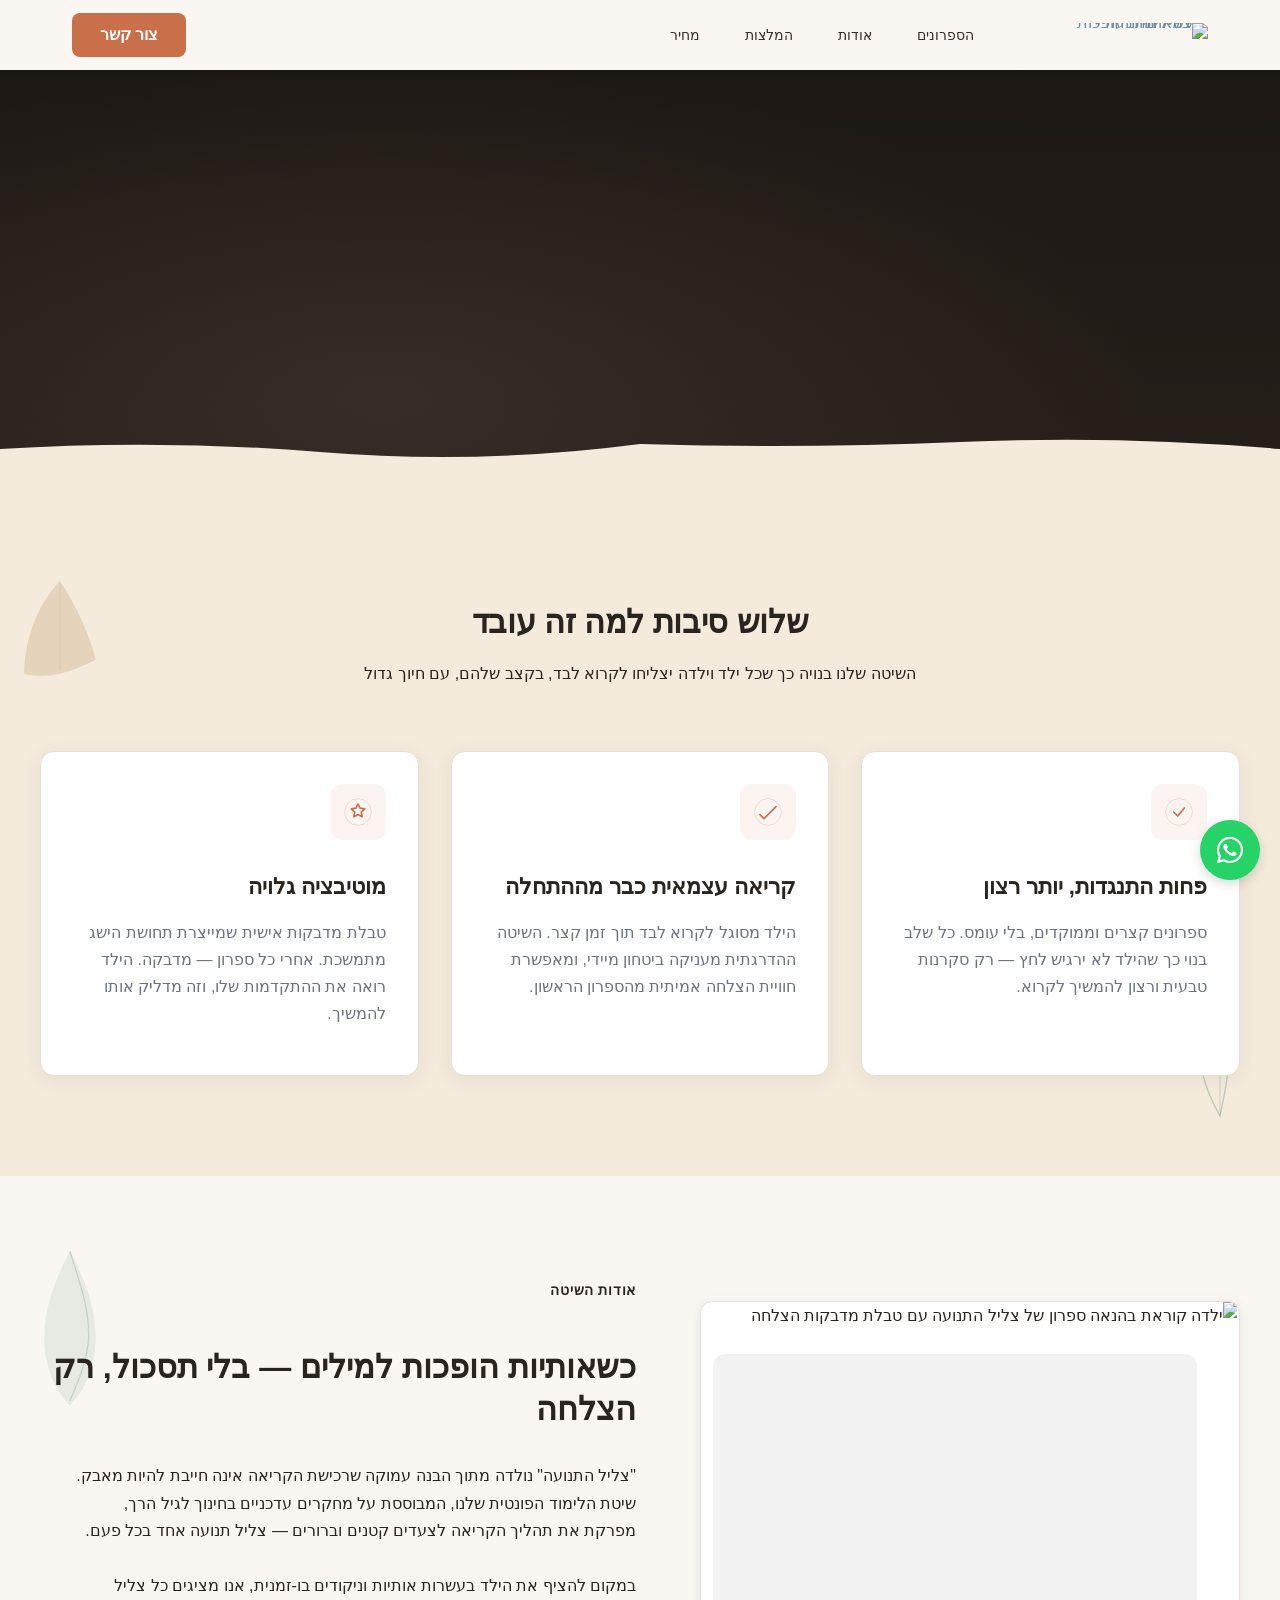
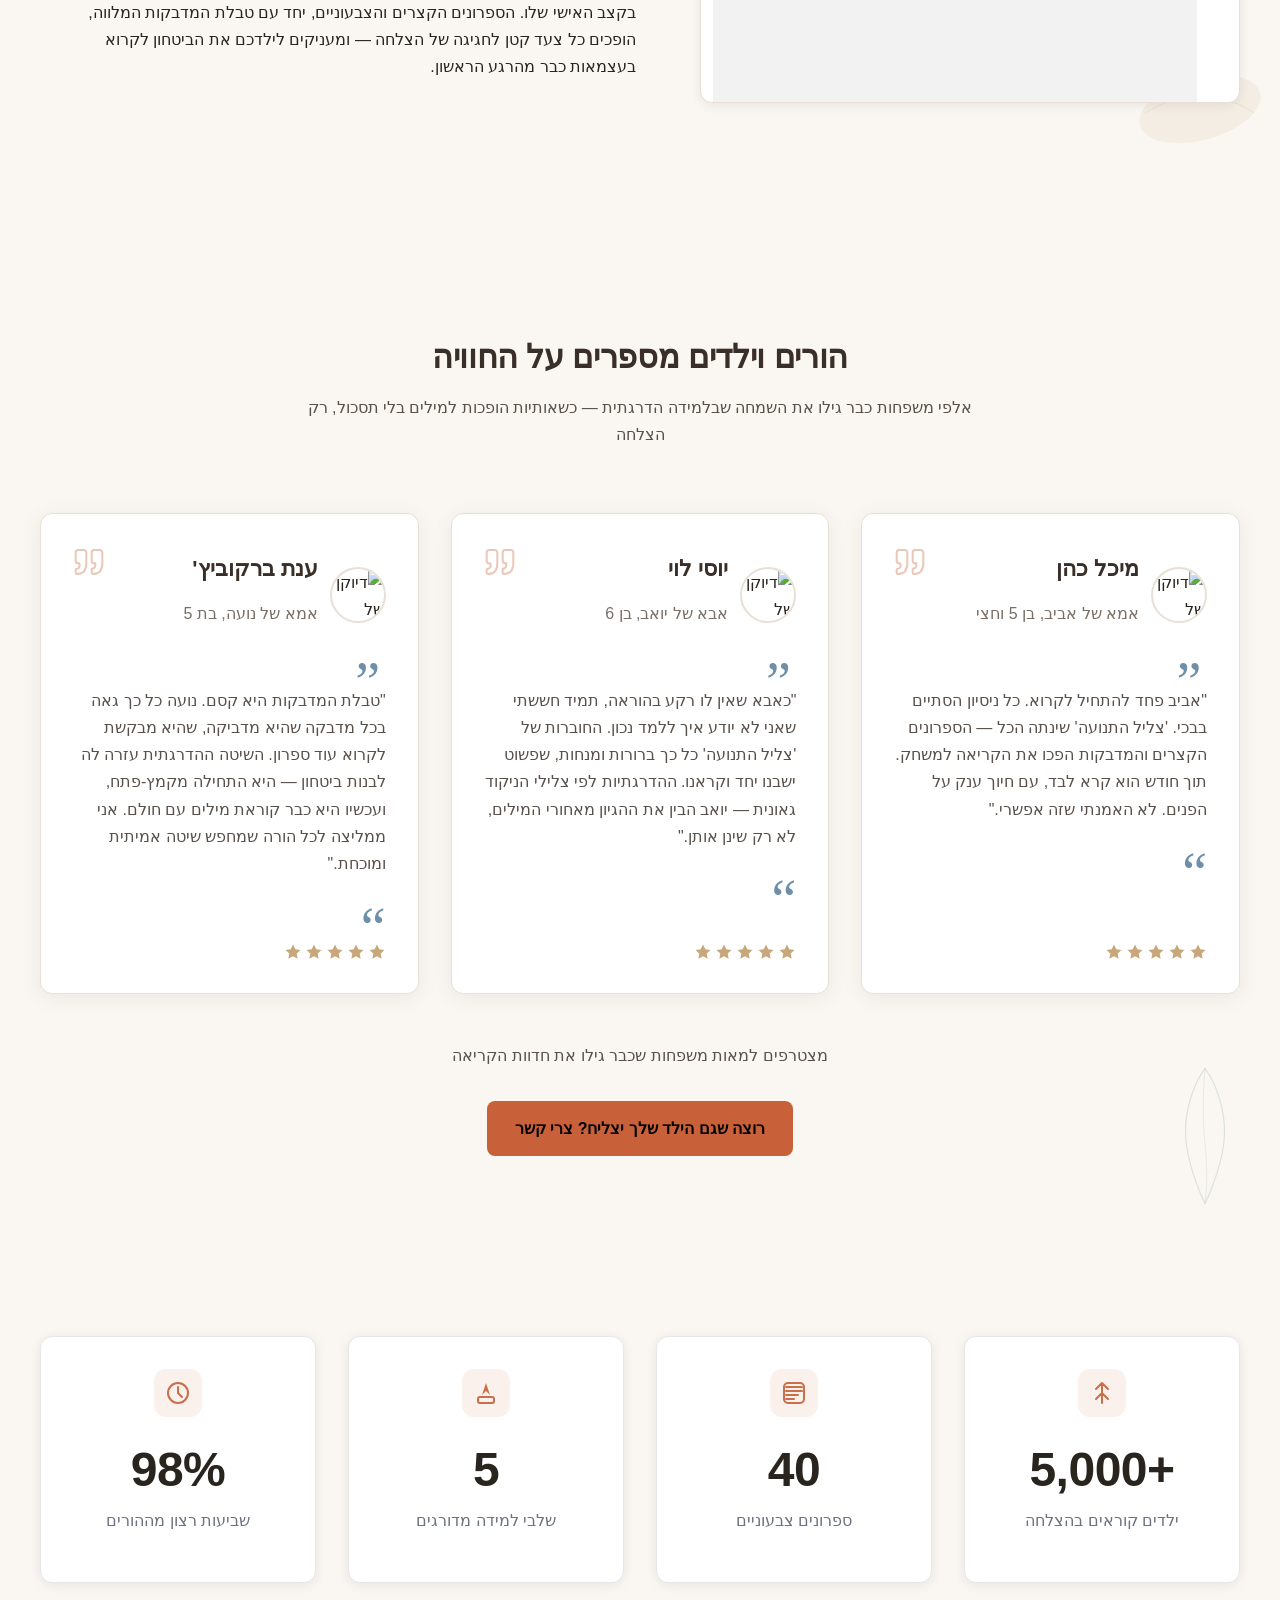
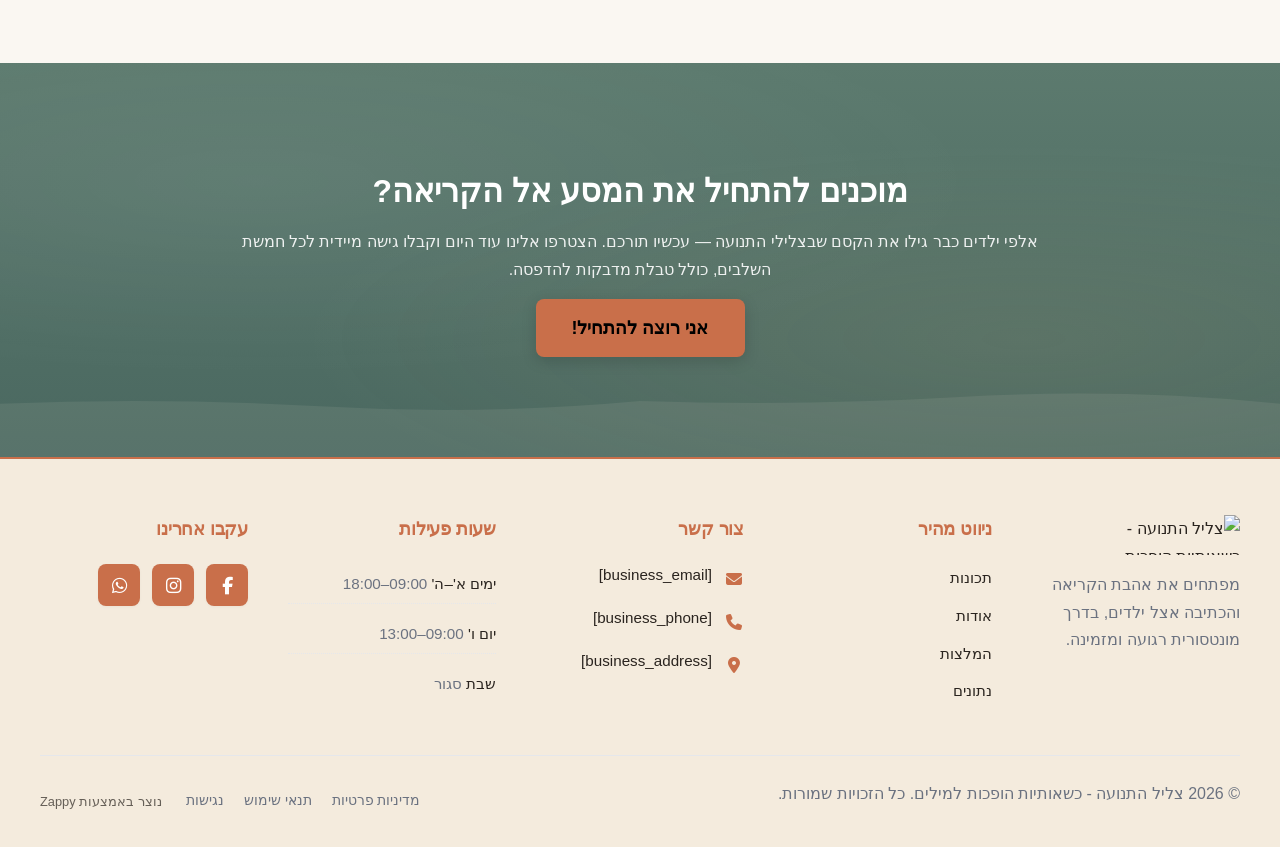
==== commit 50038943: "Incremental sync: 1 page(s) — update_image" ====
--- a/public/index.html
+++ b/public/index.html
@@ -1 +1 @@
-<!doctype html><html dir="rtl" lang="he"><head><meta charset="UTF-8"><meta content="width=device-width,initial-scale=1" name="viewport"><meta content="index, follow" name="robots"><title>גלו עולם קסום של קריאה — צליל התנועה - כשאותיות הופכות למילים</title><meta content="תוכנית קריאה ייחודית לילדים מגיל 5, שמבוססת על צלילי תנועה ומשלבת חוברות צבעוניות ומדבקות. בואו לגדל קוראים מאושרים ובטוחים, צעד אחר צעד, באהבה והצלחה!" name="description"><meta content="חברות הוצאה לאור חינוכית, הוצאת ספרים חינוכיים, תוכנית קריאה לילדים, לימוד קריאה בעברית, צליל התנועה" name="keywords"><link href="/assets/favicon.ico" rel="icon" type="image/x-icon"><link href="/assets/favicon-16x16.png" rel="icon" type="image/png" sizes="16x16"><link href="/assets/favicon-32x32.png" rel="icon" type="image/png" sizes="32x32"><link href="/assets/favicon-48x48.png" rel="icon" type="image/png" sizes="48x48"><link href="/assets/favicon-192x192.png" rel="icon" type="image/png" sizes="192x192"><link href="/assets/favicon-512x512.png" rel="icon" type="image/png" sizes="512x512"><link href="/assets/apple-touch-icon.png" rel="apple-touch-icon"><script>!function(){"use strict";var t="f426595d-922e-45fe-85dd-0dc75b33bfe9",e="https://api.zappy5.com/api/analytics/track",a=18e5,n=2592e6,o=!0,i=!0,r=!0;var s=function(){var e="zappy_visitor_"+t,a=null;try{if(a=localStorage.getItem(e)){var o=JSON.parse(a),i=Date.now();if(i-o.created<n)return o.lastSeen=i,localStorage.setItem(e,JSON.stringify(o)),o.id}}catch(t){console.warn("Zappy Analytics: LocalStorage not available")}var r="zv_"+Date.now()+"_"+Math.random().toString(36).substr(2,9);try{localStorage.setItem(e,JSON.stringify({id:r,created:Date.now(),lastSeen:Date.now()}))}catch(t){}return r}(),c=function(){var e="zappy_session_"+t,n=null;try{if(n=sessionStorage.getItem(e)){var o=JSON.parse(n),i=Date.now();if(i-o.timestamp<a)return o.timestamp=i,sessionStorage.setItem(e,JSON.stringify(o)),o.id}}catch(t){console.warn("Zappy Analytics: SessionStorage not available")}var r="zs_"+Date.now()+"_"+Math.random().toString(36).substr(2,9);try{sessionStorage.setItem(e,JSON.stringify({id:r,timestamp:Date.now()}))}catch(t){}return r}();function l(a,n){n=n||{};var o={website_id:t,event_type:a,page_path:window.location.pathname,referrer:document.referrer||"direct",visitor_id:s,session_id:c,metadata:n};if(navigator.sendBeacon){var i=new Blob([JSON.stringify(o)],{type:"application/json"});navigator.sendBeacon(e,i)}else fetch(e,{method:"POST",headers:{"Content-Type":"application/json"},body:JSON.stringify(o),keepalive:!0}).catch(function(t){console.warn("Zappy Analytics: Failed to track event",t)})}o&&l("pageview",{title:document.title,url:window.location.href}),i&&document.addEventListener("click",function(t){var e=t.target;if("BUTTON"===e.tagName||e.closest("button")){var a="BUTTON"===e.tagName?e:e.closest("button");l("click",{element:"button",text:a.textContent.trim().substring(0,100),id:a.id||null,class:a.className||null})}else if("A"===e.tagName||e.closest("a")){var n="A"===e.tagName?e:e.closest("a");l("navigation",{element:"link",text:n.textContent.trim().substring(0,100),href:n.href,external:n.hostname!==window.location.hostname})}},!0),r&&document.addEventListener("submit",function(t){var e=t.target;l("form_submit",{form_id:e.id||null,form_name:e.name||null,form_action:e.action||null,form_method:e.method||"GET"})},!0);var d=Date.now();window.addEventListener("beforeunload",function(){l("page_unload",{time_on_page:Math.floor((Date.now()-d)/1e3),page_path:window.location.pathname})}),window.zappyAnalytics={track:l,getVisitorId:function(){return s},getSessionId:function(){return c}}}()</script><meta content="גלו עולם קסום של קריאה — צליל התנועה - כשאותיות הופכות למילים" property="og:title"><meta content="תוכנית קריאה ייחודית לילדים מגיל 5, שמבוססת על צלילי תנועה ומשלבת חוברות צבעוניות ומדבקות. בואו לגדל קוראים מאושרים ובטוחים, צעד אחר צעד, באהבה והצלחה!" property="og:description"><meta content="summary_large_image" name="twitter:card"><meta content="גלו עולם קסום של קריאה — צליל התנועה - כשאותיות הופכות למילים" name="twitter:title"><meta content="תוכנית קריאה ייחודית לילדים מגיל 5, שמבוססת על צלילי תנועה ומשלבת חוברות צבעוניות ומדבקות. בואו לגדל קוראים מאושרים ובטוחים, צעד אחר צעד, באהבה והצלחה!" name="twitter:description"><meta content="website" property="og:type"><meta content="he_IL" property="og:locale"><link href="https://cdnjs.cloudflare.com/ajax/libs/font-awesome/6.4.0/css/all.min.css" rel="stylesheet"><style>.skip-link{position:absolute;top:0;left:0;transform:translateY(-200%);padding:12px 18px;background:var(--bg-dark,#1a1a1a);color:var(--text-light,#fff);font-weight:600;border-radius:0 0 8px 0;z-index:10000}.skip-link:focus{transform:none;outline:2px solid var(--ring,#fff);outline-offset:2px}:focus-visible{outline:2px solid var(--ring,currentColor);outline-offset:3px}</style><link href="/assets/favicon.ico" rel="icon" type="image/x-icon"><link href="/assets/favicon-16x16.png" rel="icon" type="image/png" sizes="16x16"><link href="/assets/favicon-32x32.png" rel="icon" type="image/png" sizes="32x32"><link href="/assets/favicon-48x48.png" rel="icon" type="image/png" sizes="48x48"><link href="/assets/favicon-192x192.png" rel="icon" type="image/png" sizes="192x192"><link href="/assets/favicon-512x512.png" rel="icon" type="image/png" sizes="512x512"><link href="/assets/apple-touch-icon.png" rel="apple-touch-icon"><link href="https://cdn.jsdelivr.net/npm/vanilla-cookieconsent@3/dist/cookieconsent.css" rel="stylesheet"><script src="https://cdn.jsdelivr.net/npm/vanilla-cookieconsent@3/dist/cookieconsent.umd.js"></script><script src="https://cdn.jsdelivr.net/gh/mickidum/acc_toolbar/acctoolbar/acctoolbar.min.js"></script><link href="/styles.css" rel="stylesheet"><script>window.ZAPPY_WEBSITE_ID="f426595d-922e-45fe-85dd-0dc75b33bfe9",window.ZAPPY_API_BASE="https://api.zappy5.com"</script><style id="zappy-dropdown-submenu-styles">#navMenu li:has(.sub-menu),.nav-menu li:has(.sub-menu),.navbar li:has(.sub-menu),nav li:has(.sub-menu){position:relative}#navMenu .sub-menu,.nav-menu .sub-menu,.navbar .sub-menu,nav .sub-menu{display:block!important;position:absolute!important;top:100%;left:0;min-width:220px;background:#fff;border-radius:8px;box-shadow:0 8px 25px rgba(0,0,0,.15);padding:8px 0;opacity:0;visibility:hidden;transform:translateY(10px);transition:all .3s ease;z-index:1000;list-style:none;pointer-events:none}#navMenu li:hover>.sub-menu,.nav-menu li:hover>.sub-menu,.navbar li:hover>.sub-menu,nav li:hover>.sub-menu{opacity:1!important;visibility:visible!important;transform:translateY(0)!important;pointer-events:auto!important}.sub-menu li{list-style:none;margin:0;padding:0}.sub-menu a{display:block!important;padding:10px 16px!important;color:var(--text-dark,#333)!important;font-weight:500;text-decoration:none;white-space:nowrap;transition:background-color .2s}.sub-menu .zappy-nav-child>a{padding-left:28px!important;font-size:.9em!important;opacity:.85!important}[dir=rtl] .sub-menu .zappy-nav-child>a,html[lang=ar] .sub-menu .zappy-nav-child>a,html[lang=he] .sub-menu .zappy-nav-child>a{padding-left:10px!important;padding-right:28px!important}.sub-menu .zappy-nav-parent>a{font-weight:600!important}.sub-menu a:hover{background-color:#f5f5f5}[dir=rtl] .nav-menu .sub-menu,[dir=rtl] .navbar .sub-menu,[dir=rtl] nav .sub-menu,html[lang=ar] .nav-menu .sub-menu,html[lang=ar] .navbar .sub-menu,html[lang=ar] nav .sub-menu,html[lang=he] .nav-menu .sub-menu,html[lang=he] .navbar .sub-menu,html[lang=he] nav .sub-menu{left:auto!important;right:0!important}.sub-menu:empty,.sub-menu:not(:has(li)):not(:has(> a)),.sub-menu:not(:has(li:not(.zappy-hidden-menu-item))):not(:has(> a)){display:none!important;opacity:0!important;visibility:hidden!important;pointer-events:none!important}li:has(.menu-group-title):hover>.sub-menu{opacity:1!important;visibility:visible!important;transform:translateY(0)!important;pointer-events:auto!important}#navMenu>li>.menu-group-title,.nav-menu>li>.menu-group-title{display:inline-block;padding:.5rem 1rem;cursor:default;user-select:none}@media (max-width:768px){#navMenu .sub-menu,.nav-menu .sub-menu,.navbar .sub-menu,nav .sub-menu{position:static!important;transform:none!important;box-shadow:none!important;background:0 0!important;max-height:0;overflow:hidden;opacity:0;visibility:hidden;transition:max-height .3s ease,opacity .3s ease;padding:0!important;border-radius:0!important}#navMenu .sub-menu.mobile-expanded,.nav-menu .sub-menu.mobile-expanded,.navbar .sub-menu.mobile-expanded{max-height:none!important;overflow-y:visible!important;opacity:1!important;visibility:visible!important;padding:8px 0 8px 16px!important}[dir=rtl] .sub-menu.mobile-expanded,html[lang=he] .sub-menu.mobile-expanded{padding:8px 16px 8px 0!important}#navMenu li:hover>.sub-menu,.nav-menu li:hover>.sub-menu,.navbar li:hover>.sub-menu,nav li:hover>.sub-menu{opacity:0;visibility:hidden;pointer-events:none}#navMenu li>.sub-menu.mobile-expanded,.nav-menu li>.sub-menu.mobile-expanded,.navbar li>.sub-menu.mobile-expanded,nav li>.sub-menu.mobile-expanded{opacity:1!important;visibility:visible!important;pointer-events:auto!important}#navMenu li:has(.sub-menu),.nav-menu li:has(.sub-menu),.navbar li:has(.sub-menu),nav li:has(.sub-menu){display:flex!important;flex-wrap:wrap!important;align-items:center!important;position:relative!important;min-height:44px!important}#navMenu li:has(.sub-menu)>a,.nav-menu li:has(.sub-menu)>a,.navbar li:has(.sub-menu)>a,nav li:has(.sub-menu)>a{flex:1!important;min-width:0!important}#navMenu li:has(.sub-menu)>.menu-group-title,.nav-menu li:has(.sub-menu)>.menu-group-title,.navbar li:has(.sub-menu)>.menu-group-title,nav li:has(.sub-menu)>.menu-group-title{flex:1!important;min-width:0!important;padding:0!important;line-height:inherit!important}#navMenu li:has(.sub-menu)>.sub-menu,.nav-menu li:has(.sub-menu)>.sub-menu,.navbar li:has(.sub-menu)>.sub-menu,nav li:has(.sub-menu)>.sub-menu{flex-basis:100%!important;width:100%!important}#navMenu li:has(.sub-menu)>a [class*=arrow],#navMenu li:has(.sub-menu)>a [class*=chevron],.nav-menu li:has(.sub-menu)>a .fa-angle-down,.nav-menu li:has(.sub-menu)>a .fa-chevron-down,.nav-menu li:has(.sub-menu)>a [class*=arrow],.nav-menu li:has(.sub-menu)>a [class*=chevron],nav li:has(.sub-menu)>a [class*=arrow],nav li:has(.sub-menu)>a [class*=chevron]{display:none!important;visibility:hidden!important}.mobile-submenu-toggle{display:flex!important;align-items:center!important;justify-content:center!important;width:44px!important;height:auto!important;background:0 0!important;border:none!important;cursor:pointer!important;color:var(--text-dark)!important;position:static!important;flex-shrink:0!important;align-self:stretch!important;z-index:2!important;padding:0!important;margin:0!important}.mobile-submenu-toggle::after{content:''!important;width:0!important;height:0!important;border-left:6px solid transparent!important;border-right:6px solid transparent!important;border-top:7px solid currentColor!important;transition:transform .3s ease!important}.mobile-submenu-toggle.expanded::after{transform:rotate(180deg)!important}.sub-menu a{padding:10px 0!important;display:block!important;color:var(--text-dark)!important;white-space:normal!important}.sub-menu .zappy-nav-child>a{padding-left:28px!important;font-size:.9em!important;opacity:.85!important}[dir=rtl] .sub-menu .zappy-nav-child>a,html[lang=ar] .sub-menu .zappy-nav-child>a,html[lang=he] .sub-menu .zappy-nav-child>a{padding-left:0!important;padding-right:28px!important}.sub-menu .zappy-nav-parent>a{font-weight:600!important}#navMenu.active,.nav-menu.active{max-width:100vw!important;overflow-x:hidden!important;box-sizing:border-box!important}.navbar .sub-menu li a,.zappy-products-dropdown .sub-menu a,nav.navbar .sub-menu li a{color:var(--text-dark)!important}}@media (min-width:769px){.mobile-submenu-toggle{display:none!important}}</style><style id="zappy-widget-visibility">html[dir=rtl] .whatsapp-float{right:20px!important;left:auto!important}html:not([dir]) .whatsapp-float,html[dir=ltr] .whatsapp-float{left:20px!important;right:auto!important}html[dir=rtl] #mic-access-tool-general-button,html[dir=rtl] #mic-init-access-tool #mic-access-tool-general-button,html[dir=rtl] #mic-init-access-tool .mic-access-tool-general-button,html[dir=rtl] ._access-icon,html[dir=rtl] .mic-access-tool-general-button{left:20px!important;right:auto!important}html:not([dir]) #mic-access-tool-general-button,html:not([dir]) #mic-init-access-tool #mic-access-tool-general-button,html:not([dir]) #mic-init-access-tool .mic-access-tool-general-button,html:not([dir]) ._access-icon,html:not([dir]) .mic-access-tool-general-button,html[dir=ltr] #mic-access-tool-general-button,html[dir=ltr] #mic-init-access-tool #mic-access-tool-general-button,html[dir=ltr] #mic-init-access-tool .mic-access-tool-general-button,html[dir=ltr] ._access-icon,html[dir=ltr] .mic-access-tool-general-button{right:20px!important;left:auto!important}@media (max-width:768px){.whatsapp-float{display:flex!important}}@media (min-width:769px){.whatsapp-float{display:flex!important}}@media (max-width:768px){#mic-access-tool-general-button,#mic-init-access-tool #mic-access-tool-general-button,#mic-init-access-tool .mic-access-tool-general-button,._access-icon,.mic-access-tool-general-button{display:flex!important;visibility:visible!important;opacity:1!important;pointer-events:auto!important}#mic-access-tool-box.opened-mic-access-tool,#mic-init-access-tool #mic-access-tool-box.opened-mic-access-tool,.mic-access-tool-box.opened-mic-access-tool{visibility:visible!important;opacity:1!important;pointer-events:auto!important}}@media (min-width:769px){#mic-access-tool-general-button,#mic-init-access-tool #mic-access-tool-general-button,#mic-init-access-tool .mic-access-tool-general-button,._access-icon,.mic-access-tool-general-button{display:flex!important;visibility:visible!important;opacity:1!important;pointer-events:auto!important}#mic-access-tool-box.opened-mic-access-tool,#mic-init-access-tool #mic-access-tool-box.opened-mic-access-tool,.mic-access-tool-box.opened-mic-access-tool{visibility:visible!important;opacity:1!important;pointer-events:auto!important}}</style></head><body><a href="#main" class="skip-link">דלג לתוכן הראשי</a><nav class="navbar" dir="rtl"><button aria-label="Menu" class="mobile-toggle" id="mobileToggle"><svg viewBox="0 0 24 24" fill="none" height="24" width="24" class="hamburger-icon"><path d="M3 12h18M3 6h18M3 18h18" stroke="currentColor" stroke-width="2" stroke-linecap="round"></path></svg> <svg viewBox="0 0 24 24" fill="none" height="24" width="24" class="close-icon" style="display:none"><path d="M18 6L6 18M6 6l12 12" stroke="currentColor" stroke-width="2" stroke-linecap="round"></path></svg></button> <button aria-label="Call" class="phone-header-btn" data-phone="[business_phone]"><svg viewBox="0 0 24 24" fill="currentColor" height="20" width="20"><path d="M22 16.92v3a2 2 0 0 1-2.18 2 19.79 19.79 0 0 1-8.63-3.07 19.5 19.5 0 0 1-6-6 19.79 19.79 0 0 1-3.07-8.67A2 2 0 0 1 4.11 2h3a2 2 0 0 1 2 1.72 12.84 12.84 0 0 0 .7 2.81 2 2 0 0 1-.45 2.11L8.09 9.91a16 16 0 0 0 6 6l1.27-1.27a2 2 0 0 1 2.11-.45 12.84 12.84 0 0 0 2.81.7A2 2 0 0 1 22 16.92z"></path></svg></button><div class="nav-container"><div class="nav-right-group"><div class="nav-brand"><a href="/" class="logo-link"><img alt="צליל התנועה - כשאותיות הופכות למילים" src="/assets/site-----image-1.webp" class="logo"></a></div><ul class="nav-menu" id="navMenu"><li><a href="#features">הספרונים</a></li><li><a href="#about">אודות</a></li><li><a href="#testimonials">המלצות</a></li><li><a href="#stats">מחיר</a></li></ul></div><div class="nav-cta-container"><a href="#cta" class="nav-cta-btn">צור קשר</a></div></div></nav><script>window.addEventListener("load",function(){const e=document.querySelector(".navbar, nav, header");if(!e)return void console.log("[Navbar] Navbar element not found");let t=document.getElementById("mobileToggle")||document.querySelector(".mobile-toggle")||document.querySelector(".hamburger")||document.querySelector(".hamburger-menu")||document.querySelector(".menu-toggle")||document.querySelector(".burger-menu")||document.querySelector('[aria-label="Menu"]')||document.querySelector('[aria-label="תפריט"]');const n=document.querySelector(".phone-header-btn"),o=window.getComputedStyle(e);let r=o.backgroundColor;if(console.log("[Navbar] Initial navbar background:",r),"transparent"===r||"rgba(0, 0, 0, 0)"===r||r.startsWith("rgba")&&r.includes(", 0)")){const e=o.backgroundImage;if(e&&"none"!==e)console.log("[Navbar] Navbar has background image/gradient, using dark text"),r="rgb(240, 240, 240)";else{const e=window.getComputedStyle(document.body).backgroundColor;console.log("[Navbar] Navbar transparent, using body background:",e),r=e}}const a=r.match(/\d+/g);if(a&&a.length>=3){const e=(.299*parseInt(a[0])+.587*parseInt(a[1])+.114*parseInt(a[2]))/255;console.log("[Navbar] Mobile button colors preserved from Claude CSS (luminance:",e.toFixed(2)+")");const o=document.createElement("style");o.id="zappy-mobile-nav-fix";document.documentElement.lang;document.documentElement.dir,o.textContent='\n        /* Hide mobile buttons on desktop, show only on mobile */\n        @media (min-width: 769px) {\n          .mobile-toggle,\n          .phone-header-btn {\n            display: none !important;\n          }\n        }\n        \n        /* Show and position mobile buttons correctly on mobile */\n        @media (max-width: 768px) {\n          .navbar,\n          nav.navbar {\n            min-height: 70px !important;\n          }\n\n          .mobile-toggle,\n          .phone-header-btn {\n            position: absolute !important;\n            top: 0 !important;\n            bottom: 0 !important;\n            margin-top: auto !important;\n            margin-bottom: auto !important;\n            transform: none !important;\n            z-index: 1001 !important;\n            display: flex !important;\n            align-items: center !important;\n            justify-content: center !important;\n            width: 36px !important;\n            height: 36px !important;\n            border-radius: 50% !important;\n            border: none !important;\n            cursor: pointer !important;\n            padding: 6px !important;\n            background: none !important;\n            color: var(--nav-text, var(--text-dark)) !important;\n            touch-action: manipulation !important;\n            -webkit-tap-highlight-color: transparent !important;\n          }\n\n          html[data-zappy-site-type="ecommerce"] .phone-header-btn,\n          body[data-zappy-site-type="ecommerce"] .phone-header-btn,\n          html[data-zappy-site-type="ecommerce"] header .phone-header-btn,\n          html[data-zappy-site-type="ecommerce"] nav .phone-header-btn {\n            display: none !important;\n            visibility: hidden !important;\n            width: 0 !important;\n            height: 0 !important;\n            min-width: 0 !important;\n            overflow: hidden !important;\n          }\n          \n          /* LTR positioning (default): hamburger LEFT, phone RIGHT */\n          html:not([dir="rtl"]):not([lang="he"]):not([lang="ar"]) .mobile-toggle,\n          html[dir="ltr"] .mobile-toggle {\n            left: 12px !important;\n            right: auto !important;\n          }\n          html:not([dir="rtl"]):not([lang="he"]):not([lang="ar"]) .phone-header-btn,\n          html[dir="ltr"] .phone-header-btn {\n            right: 12px !important;\n            left: auto !important;\n          }\n          \n          /* RTL positioning: hamburger RIGHT, phone LEFT */\n          html[dir="rtl"] .mobile-toggle,\n          html[lang="he"] .mobile-toggle,\n          html[lang="ar"] .mobile-toggle {\n            right: 12px !important;\n            left: auto !important;\n          }\n          html[dir="rtl"] .phone-header-btn,\n          html[lang="he"] .phone-header-btn,\n          html[lang="ar"] .phone-header-btn {\n            left: 12px !important;\n            right: auto !important;\n          }\n          \n          /* CRITICAL: Ensure nav-container has min-height on mobile */\n          /* All children are positioned absolutely/fixed on mobile, so height:auto collapses to 0 */\n          .nav-container {\n            min-height: 70px !important;\n            position: relative !important;\n          }\n          \n          /* Ensure SVG icons are properly sized and inherit color */\n          .mobile-toggle svg,\n          .phone-header-btn svg {\n            width: 24px !important;\n            height: 24px !important;\n            /* Don\'t force display - let JavaScript control hamburger/close toggle */\n          }\n          \n          /* Reset nav-cta-container on mobile - remove desktop box-shadow/padding */\n          /* that creates a visible ghost box when CTA button is hidden */\n          .nav-cta-container {\n            box-shadow: none !important;\n            padding: 0 !important;\n          }\n          \n          /* Hide nav-cta-container entirely on mobile when there\'s no lang-switcher */\n          /* (only the CTA button is inside, and it\'s hidden on mobile) */\n          .nav-cta-container:not(:has(.lang-switcher)) {\n            display: none !important;\n          }\n          \n          /* CRITICAL: Prevent hero image fade gradient from bleeding over headline text */\n          /* The .image-fade-gradient has bottom: -30px (extends below parent) */\n          /* On mobile stacked layout, this overlaps the h1 text below the image */\n          .hero-image-column {\n            overflow: hidden !important;\n          }\n          .image-fade-gradient {\n            bottom: 0 !important;\n          }\n          \n          /* Hide desktop language switcher on mobile - hamburger menu handles it */\n          /* High specificity to override stored CSS */\n          .lang-switcher,\n          .nav-cta-container .lang-switcher,\n          .nav-container .lang-switcher,\n          .navbar .lang-switcher,\n          .navbar .nav-cta-container .lang-switcher {\n            display: none !important;\n          }\n        }\n      ';const r=document.getElementById("zappy-mobile-nav-fix");r&&r.remove(),document.head.appendChild(o),console.log("[Navbar] Critical CSS injected for mobile nav positioning");const i=window.innerWidth<=768;if(t){const e=t.querySelector(".hamburger-icon"),n=t.querySelector(".close-icon");e&&(e.style.setProperty("width","24px","important"),e.style.setProperty("height","24px","important"),e.style.setProperty("display","block","important")),n&&(n.style.setProperty("width","24px","important"),n.style.setProperty("height","24px","important"),n.style.setProperty("display","none","important")),i?(t.style.setProperty("position","absolute","important"),t.style.setProperty("top","0","important"),t.style.setProperty("bottom","0","important"),t.style.setProperty("margin-top","auto","important"),t.style.setProperty("margin-bottom","auto","important"),t.style.setProperty("transform","none","important"),t.style.setProperty("z-index","1001","important"),t.style.removeProperty("left"),t.style.removeProperty("right"),console.log("[Navbar] Mobile toggle positioning applied (mobile viewport)")):(t.style.removeProperty("position"),t.style.removeProperty("top"),t.style.removeProperty("transform"),t.style.removeProperty("z-index"),t.style.removeProperty("left"),t.style.removeProperty("right"),console.log("[Navbar] Desktop viewport - cleared mobile toggle inline positioning"))}if(n){const e=n.querySelector("svg");e&&(e.style.width="24px",e.style.height="24px",e.setAttribute("width","24"),e.setAttribute("height","24")),i?(n.style.setProperty("position","absolute","important"),n.style.setProperty("top","0","important"),n.style.setProperty("bottom","0","important"),n.style.setProperty("margin-top","auto","important"),n.style.setProperty("margin-bottom","auto","important"),n.style.setProperty("transform","none","important"),n.style.setProperty("z-index","1001","important"),n.style.removeProperty("left"),n.style.removeProperty("right"),console.log("[Navbar] Phone button positioning applied (mobile viewport)")):(n.style.removeProperty("position"),n.style.removeProperty("top"),n.style.removeProperty("transform"),n.style.removeProperty("z-index"),n.style.removeProperty("left"),n.style.removeProperty("right"),console.log("[Navbar] Desktop viewport - cleared phone button inline positioning"))}}else console.log("[Navbar] Could not parse background color:",r);t=document.getElementById("mobileToggle")||document.querySelector(".mobile-toggle")||document.querySelector(".hamburger")||document.querySelector(".hamburger-menu")||document.querySelector(".menu-toggle")||document.querySelector(".burger-menu")||document.querySelector('[aria-label="Menu"]')||document.querySelector('[aria-label="תפריט"]');const i=document.getElementById("navMenu")||document.querySelector(".nav-menu")||document.querySelector(".nav-links")||document.querySelector("nav ul:not(.submenu)");if(!t||!i)return void console.log("[Navbar] Mobile toggle or menu not found:",{toggle:!!t,menu:!!i});i.id||(i.id="navMenu"),console.log("[Navbar] Initializing mobile menu...");const l=t.cloneNode(!0);t.parentNode.replaceChild(l,t);var s=0;function p(e){var t=Date.now();t-s<300||(s=t,function(e){e.preventDefault(),e.stopPropagation();const t=l.querySelector(".hamburger-icon"),n=l.querySelector(".close-icon");i.classList.contains("active")?(i.classList.remove("active"),t&&t.style.setProperty("display","block","important"),n&&n.style.setProperty("display","none","important"),document.body.style.overflow="",console.log("[Navbar] Menu closed")):(i.classList.add("active"),t&&t.style.setProperty("display","none","important"),n&&n.style.setProperty("display","block","important"),document.body.style.overflow="hidden",console.log("[Navbar] Menu opened"))}(e))}l.addEventListener("click",p),l.addEventListener("touchend",p),i.querySelectorAll("a").forEach(function(e){e.addEventListener("click",function(){if("#"===this.getAttribute("href"))return;const e=l.querySelector(".hamburger-icon"),t=l.querySelector(".close-icon");i.classList.remove("active"),e&&e.style.setProperty("display","block","important"),t&&t.style.setProperty("display","none","important"),document.body.style.overflow="",console.log("[Navbar] Menu closed (link clicked)")})});var m=i.querySelectorAll(".dropdown-toggle");m.forEach(function(e){e.addEventListener("click",function(e){e.preventDefault(),e.stopPropagation();var t=this.closest(".nav-dropdown");t&&(t.parentNode.querySelectorAll(".nav-dropdown.open").forEach(function(e){e!==t&&e.classList.remove("open")}),t.classList.toggle("open"),console.log("[Navbar] Dropdown toggled:",t.classList.contains("open")?"open":"closed"))})}),document.addEventListener("click",function(e){e.target.closest(".nav-dropdown")||document.querySelectorAll(".nav-dropdown.open").forEach(function(e){e.classList.remove("open")})}),console.log("[Navbar] Dropdown handlers initialized for "+m.length+" dropdowns"),n&&n.addEventListener("click",function(){const e=document.querySelectorAll('a[href^="tel:"]'),t=e.length>0?e[0].getAttribute("href").replace("tel:",""):"[business_phone]";window.location.href="tel:"+t,console.log("[Navbar] Phone button clicked")}),console.log("[Navbar] Mobile menu initialized successfully")})</script><main id="main"><section class="index-hero-section" data-band-index="0" data-layout-spec="בית-hero" id="hero" data-hero-type="fullscreen-scrim" style=";position:relative;overflow:hidden"><div class="hero-video-background zappy-editable-video-bg" id="hero-video-bg-1780760547478" data-original-image-src="/assets/site-index-hero-image-1-1780760371629-ncbt2x.webp?v=1780760374147"><div class="hero-video-overlay" style="transition:background 0.3s"></div><video autoplay="" class="hero-video" loop="" muted="" playsinline=""><source src="/assets/hero-video-whatsapp-video-2026-06-05-at-17-44-10-1780760417824.mp4" type="video/mp4">Your browser does not support the video tag.</video><img alt="Hero background" src="/assets/site-index-hero-image-1-1780760371629-ncbt2x.webp?v=1780760374147" class="hero-video-fallback" loading="lazy"></div><div style="position:absolute !important;top:0px !important;left:0px !important;width:100% !important;height:100% !important;max-width:none !important;margin-left:0px !important;margin-right:0px !important;display:block !important;z-index:1 !important;overflow:hidden !important" data-element-id="img-1780759334514-h0m5znyi1" data-element-type="image" data-zappy-wrapper-margins-applied="true" data-zappy-zoom-clip="true" data-zappy-zoom-wrapper="true" data-zappy-zoom-wrapper-align="center" data-zappy-zoom-wrapper-height="572px" data-zappy-zoom-wrapper-width="1221px" data-zappy-zoom-wrapper-width-mode="full"><img alt="ילד מסדר אותיות עבריות צבעוניות על שולחן עץ חמים" src="/assets/site-index-hero-image-1-1780760700917-xk4kpz.webp?v=1780760703203" class="hero-bg-image hero-original-image-hidden" data-context="Warm, softly lit top-down view of a wooden Montessori-style table with scattered colorful Hebrew letter tiles, a child's small hands arranging them into a word, a sticker achievement chart beside them, natural textures, cream and earthy tones, shallow depth of field, cozy home learning atmosphere." data-placeholder="index-hero-image-1" height="600" width="1200" data-element-id="img-1780759334514-h0m5znyi1" data-element-type="image" data-hero-background="true" data-hero-bg="true" data-zappy-object-position="50% 33%" data-zappy-original-height="572" data-zappy-original-width="1221.3333740234375" data-zappy-zoom="1" fetchpriority="high" style="object-fit:cover;width:100%;height:100%;object-position:50% 33% !important;margin:0px !important;display:block !important;position:absolute !important;left:0% !important;top:-1.34217% !important;max-width:none !important;max-height:none !important"></div><div class="hero-scrim" aria-hidden="true"></div><div class="hero-original-overlay-hidden hero-overlay" style=";display:none !important"><div class="hero-content"><p><span class="hero-label">שיטה פונטית הדרגתית לקריאה</span></p><h1 class="hero-headline">צליל התנועה —<br>כשאותיות הופכות למילים</h1><h3 class="hero-subtitle">שיטה פונטית הדרגתית שהופכת את הקריאה לחוויה של הצלחה. בלי תסכול, בלי עומס — רק הנאה צרופה.</h3><div class="hero-cta-group"><a href="#contact" class="btn-primary hero-btn" data-element-id="btn-1780759334510-2j0yqsdhp" data-element-type="button" data-native-element="true" style="color:rgb(0, 0, 0) !important">התחילו את המסע לקריאה</a> <a href="#stages" class="btn-ghost hero-btn-ghost" data-element-id="btn-1780759334510-332w2or84" data-element-type="button" data-native-element="true">גלו את 5 השלבים</a></div><div class="hero-trust-badges"><div class="trust-item"><svg viewBox="0 0 24 24" fill="none" data-element-type="icon" data-icon-type="svg" height="20" width="20" stroke="currentColor" stroke-linecap="round" stroke-linejoin="round" stroke-width="2"><path d="M12 2L15.09 8.26L22 9.27L17 14.14L18.18 21.02L12 17.77L5.82 21.02L7 14.14L2 9.27L8.91 8.26L12 2Z"></path></svg> <span>מותאם לגילאי 5+</span></div><div class="trust-item"><svg viewBox="0 0 24 24" fill="none" data-element-type="icon" data-icon-type="svg" height="20" width="20" stroke="currentColor" stroke-linecap="round" stroke-linejoin="round" stroke-width="2"><path d="M22 11.08V12A10 10 0 1 1 5.93 7.5"></path><polyline points="22 4 12 14.01 9 11.01"></polyline></svg> <span>בלי צורך ברקע בהוראה</span></div><div class="trust-item"><svg viewBox="0 0 24 24" fill="none" data-element-type="icon" data-icon-type="svg" height="20" width="20" stroke="currentColor" stroke-linecap="round" stroke-linejoin="round" stroke-width="2"><circle cx="12" cy="12" r="10"></circle><path d="M12 6V12L16 14"></path></svg> <span>ספרונים קצרים</span></div></div></div></div><div class="hero-divider-wrapper" aria-hidden="true"><svg viewBox="0 0 1200 80" xmlns="http://www.w3.org/2000/svg" aria-hidden="true" data-no-icon-edit="true" preserveAspectRatio="none"><path d="M0,80 L0,35 Q150,25 300,38 T600,30 Q750,35 900,28 T1200,35 L1200,80 Z" fill="var(--bg-light)"></path></svg></div></section><section class="index-features-section" data-band-index="1" data-layout-spec="בית-features" id="features"><div class="index-features-section__container" id="zappy-section-2"><div class="index-features-section__header" id="zappy-section-3"><h2 class="index-features-section__title">שלוש סיבות למה זה עובד</h2><p class="index-features-section__subtitle">השיטה שלנו בנויה כך שכל ילד וילדה יצליחו לקרוא לבד, בקצב שלהם, עם חיוך גדול</p></div><div class="index-features-section__grid" id="zappy-section-4"><article class="index-features-section__card" id="zappy-section-5"><div class="index-features-section__card-icon-wrapper" id="zappy-section-6"><svg viewBox="0 0 48 48" fill="none" data-element-type="icon" data-icon-type="svg" class="index-features-section__card-icon" xmlns="http://www.w3.org/2000/svg"><circle cx="24" cy="24" r="20" stroke="currentColor" stroke-width="1.5" opacity="0.2"></circle><path d="M16 24L22 30L32 18" stroke="currentColor" stroke-width="2.5" stroke-linecap="round" stroke-linejoin="round"></path></svg></div><h3 class="index-features-section__card-title">פחות התנגדות, יותר רצון</h3><p class="index-features-section__card-text">ספרונים קצרים וממוקדים, בלי עומס. כל שלב בנוי כך שהילד לא ירגיש לחץ — רק סקרנות טבעית ורצון להמשיך לקרוא.</p></article><article class="index-features-section__card" id="zappy-section-7"><div class="index-features-section__card-icon-wrapper" id="zappy-section-8"><svg viewBox="0 0 48 48" fill="none" data-element-type="icon" data-icon-type="svg" class="index-features-section__card-icon" xmlns="http://www.w3.org/2000/svg"><circle cx="24" cy="24" r="20" stroke="currentColor" stroke-width="1.5" opacity="0.2"></circle><path d="M12 28L18 34L36 16" stroke="currentColor" stroke-width="2.5" stroke-linecap="round" stroke-linejoin="round"></path></svg></div><h3 class="index-features-section__card-title">קריאה עצמאית כבר מההתחלה</h3><p class="index-features-section__card-text">הילד מסוגל לקרוא לבד תוך זמן קצר. השיטה ההדרגתית מעניקה ביטחון מיידי, ומאפשרת חוויית הצלחה אמיתית מהספרון הראשון.</p></article><article class="index-features-section__card" id="zappy-section-9"><div class="index-features-section__card-icon-wrapper" id="zappy-section-10"><svg viewBox="0 0 48 48" fill="none" data-element-type="icon" data-icon-type="svg" class="index-features-section__card-icon" xmlns="http://www.w3.org/2000/svg"><circle cx="24" cy="24" r="20" stroke="currentColor" stroke-width="1.5" opacity="0.2"></circle><path d="M24 12L27.09 18.26L34 19.27L29 24.14L30.18 31.02L24 27.77L17.82 31.02L19 24.14L14 19.27L20.91 18.26L24 12Z" stroke="currentColor" stroke-width="2.5" stroke-linecap="round" stroke-linejoin="round"></path></svg></div><h3 class="index-features-section__card-title">מוטיבציה גלויה</h3><p class="index-features-section__card-text">טבלת מדבקות אישית שמייצרת תחושת הישג מתמשכת. אחרי כל ספרון — מדבקה. הילד רואה את ההתקדמות שלו, וזה מדליק אותו להמשיך.</p></article></div></div><div class="index-features-section__leaf-decoration" id="zappy-section-11" aria-hidden="true" data-no-icon-edit="true"><svg viewBox="0 0 120 200" fill="none" xmlns="http://www.w3.org/2000/svg"><path d="M60 10 C30 50 10 100 60 190 C70 140 85 90 60 10Z" stroke="#4A7C6F" stroke-width="2" fill="none" opacity="0.35"></path><line opacity="0.25" stroke="#4A7C6F" stroke-width="1.5" x1="60" x2="60" y1="10" y2="190"></line></svg></div><div class="index-features-section__dried-leaf" id="zappy-section-12" aria-hidden="true" data-no-icon-edit="true"><svg viewBox="0 0 140 160" fill="none" xmlns="http://www.w3.org/2000/svg"><path d="M20 150 C20 100 40 50 70 20 C90 50 110 90 120 130 C100 140 60 160 20 150Z" fill="#C8A87A" opacity="0.4"></path><line opacity="0.3" stroke="#C8A87A" stroke-width="1.5" x1="70" x2="70" y1="20" y2="145"></line></svg></div></section><section class="index-about-section" data-band-index="2" data-layout-spec="בית-about" id="about" dir="rtl"><div class="index-about-section__container" id="zappy-section-14"><div class="index-about-section__decor-leaf" id="zappy-section-15" aria-hidden="true"><svg viewBox="0 0 120 200" fill="none" xmlns="http://www.w3.org/2000/svg"><path d="M60 10 C75 40 95 80 90 130 C85 170 65 190 60 195 C55 190 35 170 30 130 C25 80 45 40 60 10 Z" fill="#4A7C6F" opacity="0.12"></path><path d="M60 10 C70 45 85 80 82 120 C78 155 63 180 60 190" stroke="#4A7C6F" stroke-width="1.5" fill="none" opacity="0.25"></path></svg></div><div class="index-about-section__decor-warm" id="zappy-section-16" aria-hidden="true"><svg viewBox="0 0 180 120" fill="none" xmlns="http://www.w3.org/2000/svg"><ellipse cx="90" cy="60" fill="#C8A87A" opacity="0.15" rx="80" ry="40" transform="rotate(-15 90 60)"></ellipse><path d="M20 65 Q90 20 160 65" stroke="#C8A87A" stroke-width="1" fill="none" opacity="0.3"></path></svg></div><div class="index-about-section__split" id="zappy-section-17"><div class="index-about-section__image-col" id="zappy-section-18"><div class="index-about-section__image-frame" id="zappy-section-19"><div style="position:relative !important;overflow:hidden !important;width:534px !important;max-width:100% !important;margin-left:auto !important;margin-right:auto !important;height:400px !important;display:block !important" data-element-id="img-1780759334514-mqs4vorw2" data-element-type="image" data-zappy-wrapper-margins-applied="true" data-zappy-zoom-clip="true" data-zappy-zoom-wrapper="true" data-zappy-zoom-wrapper-align="center" data-zappy-zoom-wrapper-height="400px" data-zappy-zoom-wrapper-width="534px" data-zappy-zoom-wrapper-width-mode="px"><img alt="ילדה קוראת בהנאה ספרון של צליל התנועה עם טבלת מדבקות הצלחה" src="/assets/site-index-service-image-1-1780760116360-cnd929.webp?v=1780760118405" data-context="A warm, softly lit photograph of a young child aged 5-6 sitting at a wooden Montessori-style desk, smiling while pointing at a colorful Hebrew phonics booklet from &quot;צליל התנועה&quot;. The booklet shows large Hebrew letters with vowel markings (niqqud). Beside the child is a sticker achievement chart with colorful reward stickers. Background is a cozy home learning environment with warm cream walls, a small potted plant, and natural light streaming through a window. The mood is joyful, calm, and encouraging — capturing the moment a child discovers they can read independently." data-placeholder="index-about-image-1" height="450" width="600" data-element-id="img-1780759334514-mqs4vorw2" data-element-type="image" data-zappy-object-position="50% 50%" data-zappy-original-height="400" data-zappy-original-width="534" data-zappy-zoom="1" style="object-position:50% 50% !important;margin:0px !important;position:absolute !important;left:-0.188521% !important;top:0% !important;width:100.377% !important;height:100% !important;max-width:none !important;max-height:none !important;display:block !important;object-fit:cover !important" decoding="async"></div><div class="index-about-section__image-shadow" id="zappy-section-20" aria-hidden="true"></div></div></div><div class="index-about-section__text-col" id="zappy-section-21"><p class="zappy-editable"><span class="index-about-section__overline" style="color:rgb(42, 36, 31) !important">אודות השיטה</span></p><h2 class="index-about-section__heading">כשאותיות הופכות למילים — בלי תסכול, רק הצלחה</h2><div class="index-about-section__mission" id="zappy-section-22"><p class="index-about-section__paragraph">"צליל התנועה" נולדה מתוך הבנה עמוקה שרכישת הקריאה אינה חייבת להיות מאבק. שיטת הלימוד הפונטית שלנו, המבוססת על מחקרים עדכניים בחינוך לגיל הרך, מפרקת את תהליך הקריאה לצעדים קטנים וברורים — צליל תנועה אחד בכל פעם.</p><p class="index-about-section__paragraph">במקום להציף את הילד בעשרות אותיות וניקודים בו-זמנית, אנו מציגים כל צליל בקצב האישי שלו. הספרונים הקצרים והצבעוניים, יחד עם טבלת המדבקות המלווה, הופכים כל צעד קטן לחגיגה של הצלחה — ומעניקים לילדכם את הביטחון לקרוא בעצמאות כבר מהרגע הראשון.</p></div><p class="zappy-editable"></p></div></div></div></section><section class="index-testimonials-section" data-band-index="3" data-layout-spec="בית-testimonials" id="testimonials"><div class="index-testimonials-section__container" id="zappy-section-24"><div class="index-testimonials-section__header" id="zappy-section-25"><h2 class="index-testimonials-section__title">הורים וילדים מספרים על החוויה</h2><p class="index-testimonials-section__subtitle">אלפי משפחות כבר גילו את השמחה שבלמידה הדרגתית — כשאותיות הופכות למילים בלי תסכול, רק הצלחה</p></div><div class="index-testimonials-section__grid" id="zappy-section-26"><article class="index-testimonials-section__card" id="zappy-section-27"><div class="index-testimonials-section__card-header" id="zappy-section-28"><div class="index-testimonials-section__avatar-wrapper" id="zappy-section-29"><img alt="דיוקן של אמא מחייכת" src="/assets/site-testimonial-aviv-mom.webp" class="index-testimonials-section__avatar" data-context="Warm portrait of a smiling Israeli mother in her 30s, soft natural lighting, casual home setting, warm earthy tones" data-placeholder="testimonial-aviv-mom" height="56" width="56" loading="lazy"></div><div class="index-testimonials-section__author-info" id="zappy-section-30"><h3 class="index-testimonials-section__author-name">מיכל כהן</h3><p class="index-testimonials-section__author-role">אמא של אביב, בן 5 וחצי</p></div><svg viewBox="0 0 24 24" fill="none" data-element-type="icon" data-icon-type="svg" height="32" width="32" stroke="currentColor" stroke-linecap="round" stroke-linejoin="round" stroke-width="1.5" aria-hidden="true" class="index-testimonials-section__quote-icon"><path d="M3 21c3 0 7-1 7-8V5c0-1.25-.756-2.017-2-2H4c-1.25 0-2 .75-2 1.972V11c0 1.25.75 2 2 2 1 0 1 0 1 1v1c0 1-1 2-2 2s-1 .008-1 1.031V20c0 1 0 1 1 1z"></path><path d="M15 21c3 0 7-1 7-8V5c0-1.25-.757-2.017-2-2h-4c-1.25 0-2 .75-2 1.972V11c0 1.25.75 2 2 2h.75c0 2.25.25 4-2.75 4v3c0 1 0 1 1 1z"></path></svg></div><blockquote class="index-testimonials-section__quote"><p>"אביב פחד להתחיל לקרוא. כל ניסיון הסתיים בבכי. 'צליל התנועה' שינתה הכל — הספרונים הקצרים והמדבקות הפכו את הקריאה למשחק. תוך חודש הוא קרא לבד, עם חיוך ענק על הפנים. לא האמנתי שזה אפשרי."</p></blockquote><div class="index-testimonials-section__stars" id="zappy-section-31" aria-label="דירוג 5 מתוך 5 כוכבים"><svg viewBox="0 0 24 24" fill="currentColor" data-element-type="icon" data-icon-type="svg" height="18" width="18"><path d="M12 2l3.09 6.26L22 9.27l-5 4.87 1.18 6.88L12 17.77l-6.18 3.25L7 14.14 2 9.27l6.91-1.01L12 2z"></path></svg> <svg viewBox="0 0 24 24" fill="currentColor" data-element-type="icon" data-icon-type="svg" height="18" width="18"><path d="M12 2l3.09 6.26L22 9.27l-5 4.87 1.18 6.88L12 17.77l-6.18 3.25L7 14.14 2 9.27l6.91-1.01L12 2z"></path></svg> <svg viewBox="0 0 24 24" fill="currentColor" data-element-type="icon" data-icon-type="svg" height="18" width="18"><path d="M12 2l3.09 6.26L22 9.27l-5 4.87 1.18 6.88L12 17.77l-6.18 3.25L7 14.14 2 9.27l6.91-1.01L12 2z"></path></svg> <svg viewBox="0 0 24 24" fill="currentColor" data-element-type="icon" data-icon-type="svg" height="18" width="18"><path d="M12 2l3.09 6.26L22 9.27l-5 4.87 1.18 6.88L12 17.77l-6.18 3.25L7 14.14 2 9.27l6.91-1.01L12 2z"></path></svg> <svg viewBox="0 0 24 24" fill="currentColor" data-element-type="icon" data-icon-type="svg" height="18" width="18"><path d="M12 2l3.09 6.26L22 9.27l-5 4.87 1.18 6.88L12 17.77l-6.18 3.25L7 14.14 2 9.27l6.91-1.01L12 2z"></path></svg></div></article><article class="index-testimonials-section__card" id="zappy-section-32"><div class="index-testimonials-section__card-header" id="zappy-section-33"><div class="index-testimonials-section__avatar-wrapper" id="zappy-section-34"><img alt="דיוקן של אבא מחייך" src="/assets/site-testimonial-yoav-dad.webp" class="index-testimonials-section__avatar" data-context="Friendly Israeli father in his late 30s, casual polo shirt, sitting in a bright living room, warm and approachable expression" data-placeholder="testimonial-yoav-dad" height="56" width="56" loading="lazy"></div><div class="index-testimonials-section__author-info" id="zappy-section-35"><h3 class="index-testimonials-section__author-name">יוסי לוי</h3><p class="index-testimonials-section__author-role">אבא של יואב, בן 6</p></div><svg viewBox="0 0 24 24" fill="none" data-element-type="icon" data-icon-type="svg" height="32" width="32" stroke="currentColor" stroke-linecap="round" stroke-linejoin="round" stroke-width="1.5" aria-hidden="true" class="index-testimonials-section__quote-icon"><path d="M3 21c3 0 7-1 7-8V5c0-1.25-.756-2.017-2-2H4c-1.25 0-2 .75-2 1.972V11c0 1.25.75 2 2 2 1 0 1 0 1 1v1c0 1-1 2-2 2s-1 .008-1 1.031V20c0 1 0 1 1 1z"></path><path d="M15 21c3 0 7-1 7-8V5c0-1.25-.757-2.017-2-2h-4c-1.25 0-2 .75-2 1.972V11c0 1.25.75 2 2 2h.75c0 2.25.25 4-2.75 4v3c0 1 0 1 1 1z"></path></svg></div><blockquote class="index-testimonials-section__quote"><p>"כאבא שאין לו רקע בהוראה, תמיד חששתי שאני לא יודע איך ללמד נכון. החוברות של 'צליל התנועה' כל כך ברורות ומנחות, שפשוט ישבנו יחד וקראנו. ההדרגתיות לפי צלילי הניקוד גאונית — יואב הבין את ההגיון מאחורי המילים, לא רק שינן אותן."</p></blockquote><div class="index-testimonials-section__stars" id="zappy-section-36" aria-label="דירוג 5 מתוך 5 כוכבים"><svg viewBox="0 0 24 24" fill="currentColor" data-element-type="icon" data-icon-type="svg" height="18" width="18"><path d="M12 2l3.09 6.26L22 9.27l-5 4.87 1.18 6.88L12 17.77l-6.18 3.25L7 14.14 2 9.27l6.91-1.01L12 2z"></path></svg> <svg viewBox="0 0 24 24" fill="currentColor" data-element-type="icon" data-icon-type="svg" height="18" width="18"><path d="M12 2l3.09 6.26L22 9.27l-5 4.87 1.18 6.88L12 17.77l-6.18 3.25L7 14.14 2 9.27l6.91-1.01L12 2z"></path></svg> <svg viewBox="0 0 24 24" fill="currentColor" data-element-type="icon" data-icon-type="svg" height="18" width="18"><path d="M12 2l3.09 6.26L22 9.27l-5 4.87 1.18 6.88L12 17.77l-6.18 3.25L7 14.14 2 9.27l6.91-1.01L12 2z"></path></svg> <svg viewBox="0 0 24 24" fill="currentColor" data-element-type="icon" data-icon-type="svg" height="18" width="18"><path d="M12 2l3.09 6.26L22 9.27l-5 4.87 1.18 6.88L12 17.77l-6.18 3.25L7 14.14 2 9.27l6.91-1.01L12 2z"></path></svg> <svg viewBox="0 0 24 24" fill="currentColor" data-element-type="icon" data-icon-type="svg" height="18" width="18"><path d="M12 2l3.09 6.26L22 9.27l-5 4.87 1.18 6.88L12 17.77l-6.18 3.25L7 14.14 2 9.27l6.91-1.01L12 2z"></path></svg></div></article><article class="index-testimonials-section__card" id="zappy-section-37"><div class="index-testimonials-section__card-header" id="zappy-section-38"><div class="index-testimonials-section__avatar-wrapper" id="zappy-section-39"><img alt="דיוקן של אמא צעירה" src="/assets/site-testimonial-noa-mom.webp" class="index-testimonials-section__avatar" data-context="Gentle portrait of an Israeli mother in her early 30s, soft smile, sitting at a wooden kitchen table with childrens books nearby, warm cream tones" data-placeholder="testimonial-noa-mom" height="56" width="56" loading="lazy"></div><div class="index-testimonials-section__author-info" id="zappy-section-40"><h3 class="index-testimonials-section__author-name">ענת ברקוביץ'</h3><p class="index-testimonials-section__author-role">אמא של נועה, בת 5</p></div><svg viewBox="0 0 24 24" fill="none" data-element-type="icon" data-icon-type="svg" height="32" width="32" stroke="currentColor" stroke-linecap="round" stroke-linejoin="round" stroke-width="1.5" aria-hidden="true" class="index-testimonials-section__quote-icon"><path d="M3 21c3 0 7-1 7-8V5c0-1.25-.756-2.017-2-2H4c-1.25 0-2 .75-2 1.972V11c0 1.25.75 2 2 2 1 0 1 0 1 1v1c0 1-1 2-2 2s-1 .008-1 1.031V20c0 1 0 1 1 1z"></path><path d="M15 21c3 0 7-1 7-8V5c0-1.25-.757-2.017-2-2h-4c-1.25 0-2 .75-2 1.972V11c0 1.25.75 2 2 2h.75c0 2.25.25 4-2.75 4v3c0 1 0 1 1 1z"></path></svg></div><blockquote class="index-testimonials-section__quote"><p>"טבלת המדבקות היא קסם. נועה כל כך גאה בכל מדבקה שהיא מדביקה, שהיא מבקשת לקרוא עוד ספרון. השיטה ההדרגתית עזרה לה לבנות ביטחון — היא התחילה מקמץ-פתח, ועכשיו היא כבר קוראת מילים עם חולם. אני ממליצה לכל הורה שמחפש שיטה אמיתית ומוכחת."</p></blockquote><div class="index-testimonials-section__stars" id="zappy-section-41" aria-label="דירוג 5 מתוך 5 כוכבים"><svg viewBox="0 0 24 24" fill="currentColor" data-element-type="icon" data-icon-type="svg" height="18" width="18"><path d="M12 2l3.09 6.26L22 9.27l-5 4.87 1.18 6.88L12 17.77l-6.18 3.25L7 14.14 2 9.27l6.91-1.01L12 2z"></path></svg> <svg viewBox="0 0 24 24" fill="currentColor" data-element-type="icon" data-icon-type="svg" height="18" width="18"><path d="M12 2l3.09 6.26L22 9.27l-5 4.87 1.18 6.88L12 17.77l-6.18 3.25L7 14.14 2 9.27l6.91-1.01L12 2z"></path></svg> <svg viewBox="0 0 24 24" fill="currentColor" data-element-type="icon" data-icon-type="svg" height="18" width="18"><path d="M12 2l3.09 6.26L22 9.27l-5 4.87 1.18 6.88L12 17.77l-6.18 3.25L7 14.14 2 9.27l6.91-1.01L12 2z"></path></svg> <svg viewBox="0 0 24 24" fill="currentColor" data-element-type="icon" data-icon-type="svg" height="18" width="18"><path d="M12 2l3.09 6.26L22 9.27l-5 4.87 1.18 6.88L12 17.77l-6.18 3.25L7 14.14 2 9.27l6.91-1.01L12 2z"></path></svg> <svg viewBox="0 0 24 24" fill="currentColor" data-element-type="icon" data-icon-type="svg" height="18" width="18"><path d="M12 2l3.09 6.26L22 9.27l-5 4.87 1.18 6.88L12 17.77l-6.18 3.25L7 14.14 2 9.27l6.91-1.01L12 2z"></path></svg></div></article></div><div class="index-testimonials-section__footer" id="zappy-section-42"><p class="index-testimonials-section__footer-text">מצטרפים למאות משפחות שכבר גילו את חדוות הקריאה</p><a href="/contact" class="index-testimonials-section__cta">רוצה שגם הילד שלך יצליח? צרי קשר</a></div></div><div class="index-testimonials-section__leaf-decoration" id="zappy-section-43" aria-hidden="true"><svg viewBox="0 0 120 200" xmlns="http://www.w3.org/2000/svg" aria-hidden="true" data-no-icon-edit="true"><path d="M60 10 C75 30 90 70 85 110 C80 150 60 190 60 190 C60 190 40 150 35 110 C30 70 45 30 60 10Z" stroke="#4A7C6F" stroke-width="1.5" fill="none" opacity="0.25"></path><path d="M60 10 C60 10 55 60 60 110 C65 160 60 190 60 190" stroke="#4A7C6F" stroke-width="1" fill="none" opacity="0.2"></path></svg></div></section><section class="index-stats-section" data-band-index="4" data-layout-spec="בית-stats" id="stats"><div class="index-stats-section__inner" id="zappy-section-45"><div class="index-stats-section__grid" id="zappy-section-46"><div class="index-stats-section__card" id="zappy-section-47"><div class="index-stats-section__icon-wrapper" id="zappy-section-48"><svg viewBox="0 0 48 48" fill="none" data-element-type="icon" data-icon-type="svg" class="index-stats-section__icon" xmlns="http://www.w3.org/2000/svg"><rect height="48" rx="12" width="48" fill="currentColor" fill-opacity="0.1"></rect><path d="M24 14L24 34M24 14L18 20M24 14L30 20M18 30L24 24L30 30" stroke="currentColor" stroke-width="2" stroke-linecap="round" stroke-linejoin="round"></path></svg></div><span class="index-stats-section__number">+5,000</span><p class="index-stats-section__label">ילדים קוראים בהצלחה</p></div><div class="index-stats-section__card" id="zappy-section-49"><div class="index-stats-section__icon-wrapper" id="zappy-section-50"><svg viewBox="0 0 48 48" fill="none" data-element-type="icon" data-icon-type="svg" class="index-stats-section__icon" xmlns="http://www.w3.org/2000/svg"><rect height="48" rx="12" width="48" fill="currentColor" fill-opacity="0.1"></rect><path d="M16 22H32M16 26H28M16 30H24M16 18H32" stroke="currentColor" stroke-width="2" stroke-linecap="round"></path><rect height="20" rx="4" width="20" stroke="currentColor" stroke-width="2" x="14" y="14"></rect></svg></div><span class="index-stats-section__number">40</span><p class="index-stats-section__label">ספרונים צבעוניים</p></div><div class="index-stats-section__card" id="zappy-section-51"><div class="index-stats-section__icon-wrapper" id="zappy-section-52"><svg viewBox="0 0 48 48" fill="none" data-element-type="icon" data-icon-type="svg" class="index-stats-section__icon" xmlns="http://www.w3.org/2000/svg"><rect height="48" rx="12" width="48" fill="currentColor" fill-opacity="0.1"></rect><path d="M24 14L28 26L24 22L20 26L24 14Z" fill="currentColor"></path><rect height="6" rx="2" width="16" stroke="currentColor" stroke-width="2" x="16" y="28"></rect></svg></div><span class="index-stats-section__number">5</span><p class="index-stats-section__label">שלבי למידה מדורגים</p></div><div class="index-stats-section__card" id="zappy-section-53"><div class="index-stats-section__icon-wrapper" id="zappy-section-54"><svg viewBox="0 0 48 48" fill="none" data-element-type="icon" data-icon-type="svg" class="index-stats-section__icon" xmlns="http://www.w3.org/2000/svg"><rect height="48" rx="12" width="48" fill="currentColor" fill-opacity="0.1"></rect><circle cx="24" cy="24" r="10" stroke="currentColor" stroke-width="2"></circle><path d="M24 18V24L28 28" stroke="currentColor" stroke-width="2" stroke-linecap="round"></path></svg></div><span class="index-stats-section__number">98%</span><p class="index-stats-section__label">שביעות רצון מההורים</p></div></div></div></section><section class="index-cta-section" data-band-index="5" data-layout-spec="בית-cta" id="cta" data-background="dark" data-section-type="cta"><div class="index-cta-section__container" id="zappy-section-56"><h2 class="index-cta-section__headline">מוכנים להתחיל את המסע אל הקריאה?</h2><p class="index-cta-section__subheadline">אלפי ילדים כבר גילו את הקסם שבצלילי התנועה — עכשיו תורכם. הצטרפו אלינו עוד היום וקבלו גישה מיידית לכל חמשת השלבים, כולל טבלת מדבקות להדפסה.</p><a href="/contact" class="index-cta-section__cta">אני רוצה להתחיל!</a></div><div class="index-cta-section__decoration" id="zappy-section-57" aria-hidden="true"><svg viewBox="0 0 200 60" xmlns="http://www.w3.org/2000/svg" aria-hidden="true" data-no-icon-edit="true" preserveAspectRatio="none"><path d="M0,60 L0,20 Q25,15 50,22 T100,18 Q125,22 150,15 T200,20 L200,60 Z" fill="var(--bg-light)" opacity="0.08"></path></svg></div></section></main><footer class="site-footer" dir="rtl"><div class="footer-container"><div class="footer-grid"><div class="footer-col footer-company-col"><img alt="צליל התנועה - כשאותיות הופכות למילים" src="/assets/educational-publishing-logo.webp" class="logo"><p class="footer-tagline">מפתחים את אהבת הקריאה והכתיבה אצל ילדים, בדרך מונטסורית רגועה ומזמינה.</p></div><div class="footer-col footer-links-col"><h4>ניווט מהיר</h4><ul class="footer-links"><li><a href="#features">תכונות</a></li><li><a href="#about">אודות</a></li><li><a href="#testimonials">המלצות</a></li><li><a href="#stats">נתונים</a></li></ul></div><div class="footer-col footer-contact-col"><h4>צור קשר</h4><ul class="footer-contact"><li><span class="contact-icon"><i class="fas fa-envelope"></i></span> <span class="contact-text"><a href="mailto:[business_email]">[business_email]</a></span></li><li><span class="contact-icon"><i class="fas fa-phone"></i></span> <span class="contact-text"><a href="tel:[business_phone]">[business_phone]</a></span></li><li><a href="/"><span class="contact-icon"><i class="fas fa-map-marker-alt"></i></span> <span class="contact-text">[business_address]</span></a></li></ul></div><div class="footer-col footer-hours-col"><h4>שעות פעילות</h4><ul class="footer-hours"><li><a href="/"><span class="hours-day">ימים א'–ה'</span> <span class="hours-time">09:00–18:00</span></a></li><li><a href="/"><span class="hours-day">יום ו'</span> <span class="hours-time">09:00–13:00</span></a></li><li><a href="/"><span class="hours-day">שבת</span> <span class="hours-time">סגור</span></a></li></ul></div><div class="footer-col footer-social-col"><h4>עקבו אחרינו</h4><div class="footer-social"><a href="#" aria-label="Facebook" data-zappy-social-placeholder="true"><i class="fab fa-facebook-f"></i></a> <a href="#" aria-label="Instagram" data-zappy-social-placeholder="true"><i class="fab fa-instagram"></i></a> <a href="#" aria-label="WhatsApp" data-zappy-social-placeholder="true"><i class="fab fa-whatsapp"></i></a></div></div></div><div class="footer-bottom"><div class="footer-bottom-left"><p class="footer-copyright">© 2026 צליל התנועה - כשאותיות הופכות למילים. כל הזכויות שמורות.</p></div><div class="footer-bottom-right"><ul class="footer-legal"><li><a href="/privacy">מדיניות פרטיות</a></li><li><a href="/terms">תנאי שימוש</a></li><li><a href="/accessibility">נגישות</a></li></ul><a href="https://zappy5.com" class="zappy-attribution" target="_blank">נוצר באמצעות Zappy</a></div></div></div></footer><a href="https://wa.me/[whatsapp_handle]" class="whatsapp-float" aria-label="WhatsApp"><i class="fab fa-whatsapp"></i></a><div data-integration="accessibility:toolbar"></div><script src="/script.js"></script><script id="zappy-mobile-submenu-script">!function(){function e(){if(window.innerWidth>768)return document.querySelectorAll(".mobile-submenu-toggle").forEach(function(e){e.remove()}),void document.querySelectorAll(".sub-menu.mobile-expanded").forEach(function(e){e.classList.remove("mobile-expanded")});document.querySelectorAll(".nav-menu li:has(.sub-menu), nav li:has(.sub-menu), .navbar li:has(.sub-menu), #navMenu li:has(.sub-menu)").forEach(function(e){if(!e.querySelector(".mobile-submenu-toggle")){var t=e.querySelector(".sub-menu"),n=e.querySelector(":scope > a");if(t&&n){var o=document.createElement("button");o.className="mobile-submenu-toggle",o.setAttribute("aria-label","Toggle submenu"),o.setAttribute("type","button"),n.insertAdjacentElement("afterend",o),o.addEventListener("click",function(e){e.preventDefault(),e.stopPropagation(),document.querySelectorAll(".sub-menu.mobile-expanded").forEach(function(e){if(e!==t){e.classList.remove("mobile-expanded");var n=e.parentElement.querySelector(".mobile-submenu-toggle");n&&n.classList.remove("expanded")}}),t.classList.toggle("mobile-expanded"),o.classList.toggle("expanded")})}}})}var t;"loading"===document.readyState?document.addEventListener("DOMContentLoaded",e):e(),window.addEventListener("resize",function(){clearTimeout(t),t=setTimeout(e,250)});var n=new MutationObserver(function(t){t.forEach(function(t){if("attributes"===t.type){var n=t.target;n.classList&&(n.classList.contains("active")||n.classList.contains("open"))&&setTimeout(e,100)}})});setTimeout(function(){document.querySelectorAll(".mobile-menu, .nav-menu, #navMenu, nav").forEach(function(e){n.observe(e,{attributes:!0,attributeFilter:["class","style"]})})},500)}()</script></body></html>+<!doctype html><html dir="rtl" lang="he"><head><meta charset="UTF-8"><meta content="width=device-width,initial-scale=1" name="viewport"><meta content="index, follow" name="robots"><title>גלו עולם קסום של קריאה — צליל התנועה - כשאותיות הופכות למילים</title><meta content="תוכנית קריאה ייחודית לילדים מגיל 5, שמבוססת על צלילי תנועה ומשלבת חוברות צבעוניות ומדבקות. בואו לגדל קוראים מאושרים ובטוחים, צעד אחר צעד, באהבה והצלחה!" name="description"><meta content="חברות הוצאה לאור חינוכית, הוצאת ספרים חינוכיים, תוכנית קריאה לילדים, לימוד קריאה בעברית, צליל התנועה" name="keywords"><link href="/assets/favicon.ico" rel="icon" type="image/x-icon"><link href="/assets/favicon-16x16.png" rel="icon" type="image/png" sizes="16x16"><link href="/assets/favicon-32x32.png" rel="icon" type="image/png" sizes="32x32"><link href="/assets/favicon-48x48.png" rel="icon" type="image/png" sizes="48x48"><link href="/assets/favicon-192x192.png" rel="icon" type="image/png" sizes="192x192"><link href="/assets/favicon-512x512.png" rel="icon" type="image/png" sizes="512x512"><link href="/assets/apple-touch-icon.png" rel="apple-touch-icon"><script>!function(){"use strict";var t="f426595d-922e-45fe-85dd-0dc75b33bfe9",e="https://api.zappy5.com/api/analytics/track",a=18e5,n=2592e6,o=!0,i=!0,r=!0;var s=function(){var e="zappy_visitor_"+t,a=null;try{if(a=localStorage.getItem(e)){var o=JSON.parse(a),i=Date.now();if(i-o.created<n)return o.lastSeen=i,localStorage.setItem(e,JSON.stringify(o)),o.id}}catch(t){console.warn("Zappy Analytics: LocalStorage not available")}var r="zv_"+Date.now()+"_"+Math.random().toString(36).substr(2,9);try{localStorage.setItem(e,JSON.stringify({id:r,created:Date.now(),lastSeen:Date.now()}))}catch(t){}return r}(),c=function(){var e="zappy_session_"+t,n=null;try{if(n=sessionStorage.getItem(e)){var o=JSON.parse(n),i=Date.now();if(i-o.timestamp<a)return o.timestamp=i,sessionStorage.setItem(e,JSON.stringify(o)),o.id}}catch(t){console.warn("Zappy Analytics: SessionStorage not available")}var r="zs_"+Date.now()+"_"+Math.random().toString(36).substr(2,9);try{sessionStorage.setItem(e,JSON.stringify({id:r,timestamp:Date.now()}))}catch(t){}return r}();function l(a,n){n=n||{};var o={website_id:t,event_type:a,page_path:window.location.pathname,referrer:document.referrer||"direct",visitor_id:s,session_id:c,metadata:n};if(navigator.sendBeacon){var i=new Blob([JSON.stringify(o)],{type:"application/json"});navigator.sendBeacon(e,i)}else fetch(e,{method:"POST",headers:{"Content-Type":"application/json"},body:JSON.stringify(o),keepalive:!0}).catch(function(t){console.warn("Zappy Analytics: Failed to track event",t)})}o&&l("pageview",{title:document.title,url:window.location.href}),i&&document.addEventListener("click",function(t){var e=t.target;if("BUTTON"===e.tagName||e.closest("button")){var a="BUTTON"===e.tagName?e:e.closest("button");l("click",{element:"button",text:a.textContent.trim().substring(0,100),id:a.id||null,class:a.className||null})}else if("A"===e.tagName||e.closest("a")){var n="A"===e.tagName?e:e.closest("a");l("navigation",{element:"link",text:n.textContent.trim().substring(0,100),href:n.href,external:n.hostname!==window.location.hostname})}},!0),r&&document.addEventListener("submit",function(t){var e=t.target;l("form_submit",{form_id:e.id||null,form_name:e.name||null,form_action:e.action||null,form_method:e.method||"GET"})},!0);var d=Date.now();window.addEventListener("beforeunload",function(){l("page_unload",{time_on_page:Math.floor((Date.now()-d)/1e3),page_path:window.location.pathname})}),window.zappyAnalytics={track:l,getVisitorId:function(){return s},getSessionId:function(){return c}}}()</script><meta content="גלו עולם קסום של קריאה — צליל התנועה - כשאותיות הופכות למילים" property="og:title"><meta content="תוכנית קריאה ייחודית לילדים מגיל 5, שמבוססת על צלילי תנועה ומשלבת חוברות צבעוניות ומדבקות. בואו לגדל קוראים מאושרים ובטוחים, צעד אחר צעד, באהבה והצלחה!" property="og:description"><meta content="summary_large_image" name="twitter:card"><meta content="גלו עולם קסום של קריאה — צליל התנועה - כשאותיות הופכות למילים" name="twitter:title"><meta content="תוכנית קריאה ייחודית לילדים מגיל 5, שמבוססת על צלילי תנועה ומשלבת חוברות צבעוניות ומדבקות. בואו לגדל קוראים מאושרים ובטוחים, צעד אחר צעד, באהבה והצלחה!" name="twitter:description"><meta content="website" property="og:type"><meta content="he_IL" property="og:locale"><link href="https://cdnjs.cloudflare.com/ajax/libs/font-awesome/6.4.0/css/all.min.css" rel="stylesheet"><style>.skip-link{position:absolute;top:0;left:0;transform:translateY(-200%);padding:12px 18px;background:var(--bg-dark,#1a1a1a);color:var(--text-light,#fff);font-weight:600;border-radius:0 0 8px 0;z-index:10000}.skip-link:focus{transform:none;outline:2px solid var(--ring,#fff);outline-offset:2px}:focus-visible{outline:2px solid var(--ring,currentColor);outline-offset:3px}</style><link href="/assets/favicon.ico" rel="icon" type="image/x-icon"><link href="/assets/favicon-16x16.png" rel="icon" type="image/png" sizes="16x16"><link href="/assets/favicon-32x32.png" rel="icon" type="image/png" sizes="32x32"><link href="/assets/favicon-48x48.png" rel="icon" type="image/png" sizes="48x48"><link href="/assets/favicon-192x192.png" rel="icon" type="image/png" sizes="192x192"><link href="/assets/favicon-512x512.png" rel="icon" type="image/png" sizes="512x512"><link href="/assets/apple-touch-icon.png" rel="apple-touch-icon"><link href="https://cdn.jsdelivr.net/npm/vanilla-cookieconsent@3/dist/cookieconsent.css" rel="stylesheet"><script src="https://cdn.jsdelivr.net/npm/vanilla-cookieconsent@3/dist/cookieconsent.umd.js"></script><script src="https://cdn.jsdelivr.net/gh/mickidum/acc_toolbar/acctoolbar/acctoolbar.min.js"></script><link href="/styles.css" rel="stylesheet"><script>window.ZAPPY_WEBSITE_ID="f426595d-922e-45fe-85dd-0dc75b33bfe9",window.ZAPPY_API_BASE="https://api.zappy5.com"</script><style id="zappy-dropdown-submenu-styles">#navMenu li:has(.sub-menu),.nav-menu li:has(.sub-menu),.navbar li:has(.sub-menu),nav li:has(.sub-menu){position:relative}#navMenu .sub-menu,.nav-menu .sub-menu,.navbar .sub-menu,nav .sub-menu{display:block!important;position:absolute!important;top:100%;left:0;min-width:220px;background:#fff;border-radius:8px;box-shadow:0 8px 25px rgba(0,0,0,.15);padding:8px 0;opacity:0;visibility:hidden;transform:translateY(10px);transition:all .3s ease;z-index:1000;list-style:none;pointer-events:none}#navMenu li:hover>.sub-menu,.nav-menu li:hover>.sub-menu,.navbar li:hover>.sub-menu,nav li:hover>.sub-menu{opacity:1!important;visibility:visible!important;transform:translateY(0)!important;pointer-events:auto!important}.sub-menu li{list-style:none;margin:0;padding:0}.sub-menu a{display:block!important;padding:10px 16px!important;color:var(--text-dark,#333)!important;font-weight:500;text-decoration:none;white-space:nowrap;transition:background-color .2s}.sub-menu .zappy-nav-child>a{padding-left:28px!important;font-size:.9em!important;opacity:.85!important}[dir=rtl] .sub-menu .zappy-nav-child>a,html[lang=ar] .sub-menu .zappy-nav-child>a,html[lang=he] .sub-menu .zappy-nav-child>a{padding-left:10px!important;padding-right:28px!important}.sub-menu .zappy-nav-parent>a{font-weight:600!important}.sub-menu a:hover{background-color:#f5f5f5}[dir=rtl] .nav-menu .sub-menu,[dir=rtl] .navbar .sub-menu,[dir=rtl] nav .sub-menu,html[lang=ar] .nav-menu .sub-menu,html[lang=ar] .navbar .sub-menu,html[lang=ar] nav .sub-menu,html[lang=he] .nav-menu .sub-menu,html[lang=he] .navbar .sub-menu,html[lang=he] nav .sub-menu{left:auto!important;right:0!important}.sub-menu:empty,.sub-menu:not(:has(li)):not(:has(> a)),.sub-menu:not(:has(li:not(.zappy-hidden-menu-item))):not(:has(> a)){display:none!important;opacity:0!important;visibility:hidden!important;pointer-events:none!important}li:has(.menu-group-title):hover>.sub-menu{opacity:1!important;visibility:visible!important;transform:translateY(0)!important;pointer-events:auto!important}#navMenu>li>.menu-group-title,.nav-menu>li>.menu-group-title{display:inline-block;padding:.5rem 1rem;cursor:default;user-select:none}@media (max-width:768px){#navMenu .sub-menu,.nav-menu .sub-menu,.navbar .sub-menu,nav .sub-menu{position:static!important;transform:none!important;box-shadow:none!important;background:0 0!important;max-height:0;overflow:hidden;opacity:0;visibility:hidden;transition:max-height .3s ease,opacity .3s ease;padding:0!important;border-radius:0!important}#navMenu .sub-menu.mobile-expanded,.nav-menu .sub-menu.mobile-expanded,.navbar .sub-menu.mobile-expanded{max-height:none!important;overflow-y:visible!important;opacity:1!important;visibility:visible!important;padding:8px 0 8px 16px!important}[dir=rtl] .sub-menu.mobile-expanded,html[lang=he] .sub-menu.mobile-expanded{padding:8px 16px 8px 0!important}#navMenu li:hover>.sub-menu,.nav-menu li:hover>.sub-menu,.navbar li:hover>.sub-menu,nav li:hover>.sub-menu{opacity:0;visibility:hidden;pointer-events:none}#navMenu li>.sub-menu.mobile-expanded,.nav-menu li>.sub-menu.mobile-expanded,.navbar li>.sub-menu.mobile-expanded,nav li>.sub-menu.mobile-expanded{opacity:1!important;visibility:visible!important;pointer-events:auto!important}#navMenu li:has(.sub-menu),.nav-menu li:has(.sub-menu),.navbar li:has(.sub-menu),nav li:has(.sub-menu){display:flex!important;flex-wrap:wrap!important;align-items:center!important;position:relative!important;min-height:44px!important}#navMenu li:has(.sub-menu)>a,.nav-menu li:has(.sub-menu)>a,.navbar li:has(.sub-menu)>a,nav li:has(.sub-menu)>a{flex:1!important;min-width:0!important}#navMenu li:has(.sub-menu)>.menu-group-title,.nav-menu li:has(.sub-menu)>.menu-group-title,.navbar li:has(.sub-menu)>.menu-group-title,nav li:has(.sub-menu)>.menu-group-title{flex:1!important;min-width:0!important;padding:0!important;line-height:inherit!important}#navMenu li:has(.sub-menu)>.sub-menu,.nav-menu li:has(.sub-menu)>.sub-menu,.navbar li:has(.sub-menu)>.sub-menu,nav li:has(.sub-menu)>.sub-menu{flex-basis:100%!important;width:100%!important}#navMenu li:has(.sub-menu)>a [class*=arrow],#navMenu li:has(.sub-menu)>a [class*=chevron],.nav-menu li:has(.sub-menu)>a .fa-angle-down,.nav-menu li:has(.sub-menu)>a .fa-chevron-down,.nav-menu li:has(.sub-menu)>a [class*=arrow],.nav-menu li:has(.sub-menu)>a [class*=chevron],nav li:has(.sub-menu)>a [class*=arrow],nav li:has(.sub-menu)>a [class*=chevron]{display:none!important;visibility:hidden!important}.mobile-submenu-toggle{display:flex!important;align-items:center!important;justify-content:center!important;width:44px!important;height:auto!important;background:0 0!important;border:none!important;cursor:pointer!important;color:var(--text-dark)!important;position:static!important;flex-shrink:0!important;align-self:stretch!important;z-index:2!important;padding:0!important;margin:0!important}.mobile-submenu-toggle::after{content:''!important;width:0!important;height:0!important;border-left:6px solid transparent!important;border-right:6px solid transparent!important;border-top:7px solid currentColor!important;transition:transform .3s ease!important}.mobile-submenu-toggle.expanded::after{transform:rotate(180deg)!important}.sub-menu a{padding:10px 0!important;display:block!important;color:var(--text-dark)!important;white-space:normal!important}.sub-menu .zappy-nav-child>a{padding-left:28px!important;font-size:.9em!important;opacity:.85!important}[dir=rtl] .sub-menu .zappy-nav-child>a,html[lang=ar] .sub-menu .zappy-nav-child>a,html[lang=he] .sub-menu .zappy-nav-child>a{padding-left:0!important;padding-right:28px!important}.sub-menu .zappy-nav-parent>a{font-weight:600!important}#navMenu.active,.nav-menu.active{max-width:100vw!important;overflow-x:hidden!important;box-sizing:border-box!important}.navbar .sub-menu li a,.zappy-products-dropdown .sub-menu a,nav.navbar .sub-menu li a{color:var(--text-dark)!important}}@media (min-width:769px){.mobile-submenu-toggle{display:none!important}}</style><style id="zappy-widget-visibility">html[dir=rtl] .whatsapp-float{right:20px!important;left:auto!important}html:not([dir]) .whatsapp-float,html[dir=ltr] .whatsapp-float{left:20px!important;right:auto!important}html[dir=rtl] #mic-access-tool-general-button,html[dir=rtl] #mic-init-access-tool #mic-access-tool-general-button,html[dir=rtl] #mic-init-access-tool .mic-access-tool-general-button,html[dir=rtl] ._access-icon,html[dir=rtl] .mic-access-tool-general-button{left:20px!important;right:auto!important}html:not([dir]) #mic-access-tool-general-button,html:not([dir]) #mic-init-access-tool #mic-access-tool-general-button,html:not([dir]) #mic-init-access-tool .mic-access-tool-general-button,html:not([dir]) ._access-icon,html:not([dir]) .mic-access-tool-general-button,html[dir=ltr] #mic-access-tool-general-button,html[dir=ltr] #mic-init-access-tool #mic-access-tool-general-button,html[dir=ltr] #mic-init-access-tool .mic-access-tool-general-button,html[dir=ltr] ._access-icon,html[dir=ltr] .mic-access-tool-general-button{right:20px!important;left:auto!important}@media (max-width:768px){.whatsapp-float{display:flex!important}}@media (min-width:769px){.whatsapp-float{display:flex!important}}@media (max-width:768px){#mic-access-tool-general-button,#mic-init-access-tool #mic-access-tool-general-button,#mic-init-access-tool .mic-access-tool-general-button,._access-icon,.mic-access-tool-general-button{display:flex!important;visibility:visible!important;opacity:1!important;pointer-events:auto!important}#mic-access-tool-box.opened-mic-access-tool,#mic-init-access-tool #mic-access-tool-box.opened-mic-access-tool,.mic-access-tool-box.opened-mic-access-tool{visibility:visible!important;opacity:1!important;pointer-events:auto!important}}@media (min-width:769px){#mic-access-tool-general-button,#mic-init-access-tool #mic-access-tool-general-button,#mic-init-access-tool .mic-access-tool-general-button,._access-icon,.mic-access-tool-general-button{display:flex!important;visibility:visible!important;opacity:1!important;pointer-events:auto!important}#mic-access-tool-box.opened-mic-access-tool,#mic-init-access-tool #mic-access-tool-box.opened-mic-access-tool,.mic-access-tool-box.opened-mic-access-tool{visibility:visible!important;opacity:1!important;pointer-events:auto!important}}</style></head><body><a href="#main" class="skip-link">דלג לתוכן הראשי</a><nav class="navbar" dir="rtl"><button aria-label="Menu" class="mobile-toggle" id="mobileToggle"><svg viewBox="0 0 24 24" fill="none" height="24" width="24" class="hamburger-icon"><path d="M3 12h18M3 6h18M3 18h18" stroke="currentColor" stroke-width="2" stroke-linecap="round"></path></svg> <svg viewBox="0 0 24 24" fill="none" height="24" width="24" class="close-icon" style="display:none"><path d="M18 6L6 18M6 6l12 12" stroke="currentColor" stroke-width="2" stroke-linecap="round"></path></svg></button> <button aria-label="Call" class="phone-header-btn" data-phone="[business_phone]"><svg viewBox="0 0 24 24" fill="currentColor" height="20" width="20"><path d="M22 16.92v3a2 2 0 0 1-2.18 2 19.79 19.79 0 0 1-8.63-3.07 19.5 19.5 0 0 1-6-6 19.79 19.79 0 0 1-3.07-8.67A2 2 0 0 1 4.11 2h3a2 2 0 0 1 2 1.72 12.84 12.84 0 0 0 .7 2.81 2 2 0 0 1-.45 2.11L8.09 9.91a16 16 0 0 0 6 6l1.27-1.27a2 2 0 0 1 2.11-.45 12.84 12.84 0 0 0 2.81.7A2 2 0 0 1 22 16.92z"></path></svg></button><div class="nav-container"><div class="nav-right-group"><div class="nav-brand"><a href="/" class="logo-link"><img alt="צליל התנועה - כשאותיות הופכות למילים" src="/assets/site-----image-1.webp" class="logo"></a></div><ul class="nav-menu" id="navMenu"><li><a href="#features">הספרונים</a></li><li><a href="#about">אודות</a></li><li><a href="#testimonials">המלצות</a></li><li><a href="#stats">מחיר</a></li></ul></div><div class="nav-cta-container"><a href="#cta" class="nav-cta-btn">צור קשר</a></div></div></nav><script>window.addEventListener("load",function(){const e=document.querySelector(".navbar, nav, header");if(!e)return void console.log("[Navbar] Navbar element not found");let t=document.getElementById("mobileToggle")||document.querySelector(".mobile-toggle")||document.querySelector(".hamburger")||document.querySelector(".hamburger-menu")||document.querySelector(".menu-toggle")||document.querySelector(".burger-menu")||document.querySelector('[aria-label="Menu"]')||document.querySelector('[aria-label="תפריט"]');const n=document.querySelector(".phone-header-btn"),o=window.getComputedStyle(e);let r=o.backgroundColor;if(console.log("[Navbar] Initial navbar background:",r),"transparent"===r||"rgba(0, 0, 0, 0)"===r||r.startsWith("rgba")&&r.includes(", 0)")){const e=o.backgroundImage;if(e&&"none"!==e)console.log("[Navbar] Navbar has background image/gradient, using dark text"),r="rgb(240, 240, 240)";else{const e=window.getComputedStyle(document.body).backgroundColor;console.log("[Navbar] Navbar transparent, using body background:",e),r=e}}const a=r.match(/\d+/g);if(a&&a.length>=3){const e=(.299*parseInt(a[0])+.587*parseInt(a[1])+.114*parseInt(a[2]))/255;console.log("[Navbar] Mobile button colors preserved from Claude CSS (luminance:",e.toFixed(2)+")");const o=document.createElement("style");o.id="zappy-mobile-nav-fix";document.documentElement.lang;document.documentElement.dir,o.textContent='\n        /* Hide mobile buttons on desktop, show only on mobile */\n        @media (min-width: 769px) {\n          .mobile-toggle,\n          .phone-header-btn {\n            display: none !important;\n          }\n        }\n        \n        /* Show and position mobile buttons correctly on mobile */\n        @media (max-width: 768px) {\n          .navbar,\n          nav.navbar {\n            min-height: 70px !important;\n          }\n\n          .mobile-toggle,\n          .phone-header-btn {\n            position: absolute !important;\n            top: 0 !important;\n            bottom: 0 !important;\n            margin-top: auto !important;\n            margin-bottom: auto !important;\n            transform: none !important;\n            z-index: 1001 !important;\n            display: flex !important;\n            align-items: center !important;\n            justify-content: center !important;\n            width: 36px !important;\n            height: 36px !important;\n            border-radius: 50% !important;\n            border: none !important;\n            cursor: pointer !important;\n            padding: 6px !important;\n            background: none !important;\n            color: var(--nav-text, var(--text-dark)) !important;\n            touch-action: manipulation !important;\n            -webkit-tap-highlight-color: transparent !important;\n          }\n\n          html[data-zappy-site-type="ecommerce"] .phone-header-btn,\n          body[data-zappy-site-type="ecommerce"] .phone-header-btn,\n          html[data-zappy-site-type="ecommerce"] header .phone-header-btn,\n          html[data-zappy-site-type="ecommerce"] nav .phone-header-btn {\n            display: none !important;\n            visibility: hidden !important;\n            width: 0 !important;\n            height: 0 !important;\n            min-width: 0 !important;\n            overflow: hidden !important;\n          }\n          \n          /* LTR positioning (default): hamburger LEFT, phone RIGHT */\n          html:not([dir="rtl"]):not([lang="he"]):not([lang="ar"]) .mobile-toggle,\n          html[dir="ltr"] .mobile-toggle {\n            left: 12px !important;\n            right: auto !important;\n          }\n          html:not([dir="rtl"]):not([lang="he"]):not([lang="ar"]) .phone-header-btn,\n          html[dir="ltr"] .phone-header-btn {\n            right: 12px !important;\n            left: auto !important;\n          }\n          \n          /* RTL positioning: hamburger RIGHT, phone LEFT */\n          html[dir="rtl"] .mobile-toggle,\n          html[lang="he"] .mobile-toggle,\n          html[lang="ar"] .mobile-toggle {\n            right: 12px !important;\n            left: auto !important;\n          }\n          html[dir="rtl"] .phone-header-btn,\n          html[lang="he"] .phone-header-btn,\n          html[lang="ar"] .phone-header-btn {\n            left: 12px !important;\n            right: auto !important;\n          }\n          \n          /* CRITICAL: Ensure nav-container has min-height on mobile */\n          /* All children are positioned absolutely/fixed on mobile, so height:auto collapses to 0 */\n          .nav-container {\n            min-height: 70px !important;\n            position: relative !important;\n          }\n          \n          /* Ensure SVG icons are properly sized and inherit color */\n          .mobile-toggle svg,\n          .phone-header-btn svg {\n            width: 24px !important;\n            height: 24px !important;\n            /* Don\'t force display - let JavaScript control hamburger/close toggle */\n          }\n          \n          /* Reset nav-cta-container on mobile - remove desktop box-shadow/padding */\n          /* that creates a visible ghost box when CTA button is hidden */\n          .nav-cta-container {\n            box-shadow: none !important;\n            padding: 0 !important;\n          }\n          \n          /* Hide nav-cta-container entirely on mobile when there\'s no lang-switcher */\n          /* (only the CTA button is inside, and it\'s hidden on mobile) */\n          .nav-cta-container:not(:has(.lang-switcher)) {\n            display: none !important;\n          }\n          \n          /* CRITICAL: Prevent hero image fade gradient from bleeding over headline text */\n          /* The .image-fade-gradient has bottom: -30px (extends below parent) */\n          /* On mobile stacked layout, this overlaps the h1 text below the image */\n          .hero-image-column {\n            overflow: hidden !important;\n          }\n          .image-fade-gradient {\n            bottom: 0 !important;\n          }\n          \n          /* Hide desktop language switcher on mobile - hamburger menu handles it */\n          /* High specificity to override stored CSS */\n          .lang-switcher,\n          .nav-cta-container .lang-switcher,\n          .nav-container .lang-switcher,\n          .navbar .lang-switcher,\n          .navbar .nav-cta-container .lang-switcher {\n            display: none !important;\n          }\n        }\n      ';const r=document.getElementById("zappy-mobile-nav-fix");r&&r.remove(),document.head.appendChild(o),console.log("[Navbar] Critical CSS injected for mobile nav positioning");const i=window.innerWidth<=768;if(t){const e=t.querySelector(".hamburger-icon"),n=t.querySelector(".close-icon");e&&(e.style.setProperty("width","24px","important"),e.style.setProperty("height","24px","important"),e.style.setProperty("display","block","important")),n&&(n.style.setProperty("width","24px","important"),n.style.setProperty("height","24px","important"),n.style.setProperty("display","none","important")),i?(t.style.setProperty("position","absolute","important"),t.style.setProperty("top","0","important"),t.style.setProperty("bottom","0","important"),t.style.setProperty("margin-top","auto","important"),t.style.setProperty("margin-bottom","auto","important"),t.style.setProperty("transform","none","important"),t.style.setProperty("z-index","1001","important"),t.style.removeProperty("left"),t.style.removeProperty("right"),console.log("[Navbar] Mobile toggle positioning applied (mobile viewport)")):(t.style.removeProperty("position"),t.style.removeProperty("top"),t.style.removeProperty("transform"),t.style.removeProperty("z-index"),t.style.removeProperty("left"),t.style.removeProperty("right"),console.log("[Navbar] Desktop viewport - cleared mobile toggle inline positioning"))}if(n){const e=n.querySelector("svg");e&&(e.style.width="24px",e.style.height="24px",e.setAttribute("width","24"),e.setAttribute("height","24")),i?(n.style.setProperty("position","absolute","important"),n.style.setProperty("top","0","important"),n.style.setProperty("bottom","0","important"),n.style.setProperty("margin-top","auto","important"),n.style.setProperty("margin-bottom","auto","important"),n.style.setProperty("transform","none","important"),n.style.setProperty("z-index","1001","important"),n.style.removeProperty("left"),n.style.removeProperty("right"),console.log("[Navbar] Phone button positioning applied (mobile viewport)")):(n.style.removeProperty("position"),n.style.removeProperty("top"),n.style.removeProperty("transform"),n.style.removeProperty("z-index"),n.style.removeProperty("left"),n.style.removeProperty("right"),console.log("[Navbar] Desktop viewport - cleared phone button inline positioning"))}}else console.log("[Navbar] Could not parse background color:",r);t=document.getElementById("mobileToggle")||document.querySelector(".mobile-toggle")||document.querySelector(".hamburger")||document.querySelector(".hamburger-menu")||document.querySelector(".menu-toggle")||document.querySelector(".burger-menu")||document.querySelector('[aria-label="Menu"]')||document.querySelector('[aria-label="תפריט"]');const i=document.getElementById("navMenu")||document.querySelector(".nav-menu")||document.querySelector(".nav-links")||document.querySelector("nav ul:not(.submenu)");if(!t||!i)return void console.log("[Navbar] Mobile toggle or menu not found:",{toggle:!!t,menu:!!i});i.id||(i.id="navMenu"),console.log("[Navbar] Initializing mobile menu...");const l=t.cloneNode(!0);t.parentNode.replaceChild(l,t);var s=0;function p(e){var t=Date.now();t-s<300||(s=t,function(e){e.preventDefault(),e.stopPropagation();const t=l.querySelector(".hamburger-icon"),n=l.querySelector(".close-icon");i.classList.contains("active")?(i.classList.remove("active"),t&&t.style.setProperty("display","block","important"),n&&n.style.setProperty("display","none","important"),document.body.style.overflow="",console.log("[Navbar] Menu closed")):(i.classList.add("active"),t&&t.style.setProperty("display","none","important"),n&&n.style.setProperty("display","block","important"),document.body.style.overflow="hidden",console.log("[Navbar] Menu opened"))}(e))}l.addEventListener("click",p),l.addEventListener("touchend",p),i.querySelectorAll("a").forEach(function(e){e.addEventListener("click",function(){if("#"===this.getAttribute("href"))return;const e=l.querySelector(".hamburger-icon"),t=l.querySelector(".close-icon");i.classList.remove("active"),e&&e.style.setProperty("display","block","important"),t&&t.style.setProperty("display","none","important"),document.body.style.overflow="",console.log("[Navbar] Menu closed (link clicked)")})});var m=i.querySelectorAll(".dropdown-toggle");m.forEach(function(e){e.addEventListener("click",function(e){e.preventDefault(),e.stopPropagation();var t=this.closest(".nav-dropdown");t&&(t.parentNode.querySelectorAll(".nav-dropdown.open").forEach(function(e){e!==t&&e.classList.remove("open")}),t.classList.toggle("open"),console.log("[Navbar] Dropdown toggled:",t.classList.contains("open")?"open":"closed"))})}),document.addEventListener("click",function(e){e.target.closest(".nav-dropdown")||document.querySelectorAll(".nav-dropdown.open").forEach(function(e){e.classList.remove("open")})}),console.log("[Navbar] Dropdown handlers initialized for "+m.length+" dropdowns"),n&&n.addEventListener("click",function(){const e=document.querySelectorAll('a[href^="tel:"]'),t=e.length>0?e[0].getAttribute("href").replace("tel:",""):"[business_phone]";window.location.href="tel:"+t,console.log("[Navbar] Phone button clicked")}),console.log("[Navbar] Mobile menu initialized successfully")})</script><main id="main"><section class="index-hero-section" data-band-index="0" data-layout-spec="בית-hero" id="hero" data-hero-type="fullscreen-scrim" style="position:relative;overflow:hidden;min-height:494px !important"><div class="hero-video-background zappy-editable-video-bg" id="hero-video-bg-1780760547478" data-original-image-src="/assets/site-index-hero-image-1-1780760700917-xk4kpz.webp?v=1780760703203"><div class="hero-video-overlay" style="transition:background 0.3s"></div><video autoplay="" class="hero-video" loop="" muted="" playsinline=""><source src="/assets/hero-video-whatsapp-video-2026-06-05-at-17-44-10-1780760417824.mp4" type="video/mp4">Your browser does not support the video tag.</video><img alt="Hero background" src="/assets/site-index-hero-image-1-1780760371629-ncbt2x.webp?v=1780760374147" class="hero-video-fallback" loading="lazy"></div><div style="position:absolute !important;top:0px !important;left:0px !important;width:100% !important;height:100% !important;max-width:none !important;margin-left:0px !important;margin-right:0px !important;display:block !important;z-index:1 !important;overflow:hidden !important" data-element-id="img-1780759334514-h0m5znyi1" data-element-type="image" data-zappy-wrapper-margins-applied="true" data-zappy-zoom-clip="true" data-zappy-zoom-wrapper="true" data-zappy-zoom-wrapper-align="center" data-zappy-zoom-wrapper-height="572px" data-zappy-zoom-wrapper-width="1221px" data-zappy-zoom-wrapper-width-mode="full"><img alt="ילד מסדר אותיות עבריות צבעוניות על שולחן עץ חמים" src="/assets/site-index-hero-image-1-1780760700917-xk4kpz.webp?v=1780760703203" class="hero-bg-image hero-original-image-hidden" data-context="Warm, softly lit top-down view of a wooden Montessori-style table with scattered colorful Hebrew letter tiles, a child's small hands arranging them into a word, a sticker achievement chart beside them, natural textures, cream and earthy tones, shallow depth of field, cozy home learning atmosphere." data-placeholder="index-hero-image-1" height="600" width="1200" data-element-id="img-1780759334514-h0m5znyi1" data-element-type="image" data-hero-background="true" data-hero-bg="true" data-zappy-object-position="50% 33%" data-zappy-original-height="572" data-zappy-original-width="1221.3333740234375" data-zappy-zoom="0.5" fetchpriority="high" style="object-position:50% 33% !important;object-fit:fill !important;width:100% !important;height:100% !important;margin:0px !important;display:block !important;position:absolute !important;left:0% !important;top:0% !important;max-width:none !important;max-height:none !important"></div><div class="hero-scrim" aria-hidden="true"></div><div class="hero-original-overlay-hidden hero-overlay" style=";display:none !important"><div class="hero-content"><p><span class="hero-label">שיטה פונטית הדרגתית לקריאה</span></p><h1 class="hero-headline">צליל התנועה —<br>כשאותיות הופכות למילים</h1><h3 class="hero-subtitle">שיטה פונטית הדרגתית שהופכת את הקריאה לחוויה של הצלחה. בלי תסכול, בלי עומס — רק הנאה צרופה.</h3><div class="hero-cta-group"><a href="#contact" class="btn-primary hero-btn" data-element-id="btn-1780759334510-2j0yqsdhp" data-element-type="button" data-native-element="true" style="color:rgb(0, 0, 0) !important">התחילו את המסע לקריאה</a> <a href="#stages" class="btn-ghost hero-btn-ghost" data-element-id="btn-1780759334510-332w2or84" data-element-type="button" data-native-element="true">גלו את 5 השלבים</a></div><div class="hero-trust-badges"><div class="trust-item"><svg viewBox="0 0 24 24" fill="none" data-element-type="icon" data-icon-type="svg" height="20" width="20" stroke="currentColor" stroke-linecap="round" stroke-linejoin="round" stroke-width="2"><path d="M12 2L15.09 8.26L22 9.27L17 14.14L18.18 21.02L12 17.77L5.82 21.02L7 14.14L2 9.27L8.91 8.26L12 2Z"></path></svg> <span>מותאם לגילאי 5+</span></div><div class="trust-item"><svg viewBox="0 0 24 24" fill="none" data-element-type="icon" data-icon-type="svg" height="20" width="20" stroke="currentColor" stroke-linecap="round" stroke-linejoin="round" stroke-width="2"><path d="M22 11.08V12A10 10 0 1 1 5.93 7.5"></path><polyline points="22 4 12 14.01 9 11.01"></polyline></svg> <span>בלי צורך ברקע בהוראה</span></div><div class="trust-item"><svg viewBox="0 0 24 24" fill="none" data-element-type="icon" data-icon-type="svg" height="20" width="20" stroke="currentColor" stroke-linecap="round" stroke-linejoin="round" stroke-width="2"><circle cx="12" cy="12" r="10"></circle><path d="M12 6V12L16 14"></path></svg> <span>ספרונים קצרים</span></div></div></div></div><div class="hero-divider-wrapper" aria-hidden="true"><svg viewBox="0 0 1200 80" xmlns="http://www.w3.org/2000/svg" aria-hidden="true" data-no-icon-edit="true" preserveAspectRatio="none"><path d="M0,80 L0,35 Q150,25 300,38 T600,30 Q750,35 900,28 T1200,35 L1200,80 Z" fill="var(--bg-light)"></path></svg></div></section><section class="index-features-section" data-band-index="1" data-layout-spec="בית-features" id="features"><div class="index-features-section__container" id="zappy-section-2"><div class="index-features-section__header" id="zappy-section-3"><h2 class="index-features-section__title">שלוש סיבות למה זה עובד</h2><p class="index-features-section__subtitle">השיטה שלנו בנויה כך שכל ילד וילדה יצליחו לקרוא לבד, בקצב שלהם, עם חיוך גדול</p></div><div class="index-features-section__grid" id="zappy-section-4"><article class="index-features-section__card" id="zappy-section-5"><div class="index-features-section__card-icon-wrapper" id="zappy-section-6"><svg viewBox="0 0 48 48" fill="none" data-element-type="icon" data-icon-type="svg" class="index-features-section__card-icon" xmlns="http://www.w3.org/2000/svg"><circle cx="24" cy="24" r="20" stroke="currentColor" stroke-width="1.5" opacity="0.2"></circle><path d="M16 24L22 30L32 18" stroke="currentColor" stroke-width="2.5" stroke-linecap="round" stroke-linejoin="round"></path></svg></div><h3 class="index-features-section__card-title">פחות התנגדות, יותר רצון</h3><p class="index-features-section__card-text">ספרונים קצרים וממוקדים, בלי עומס. כל שלב בנוי כך שהילד לא ירגיש לחץ — רק סקרנות טבעית ורצון להמשיך לקרוא.</p></article><article class="index-features-section__card" id="zappy-section-7"><div class="index-features-section__card-icon-wrapper" id="zappy-section-8"><svg viewBox="0 0 48 48" fill="none" data-element-type="icon" data-icon-type="svg" class="index-features-section__card-icon" xmlns="http://www.w3.org/2000/svg"><circle cx="24" cy="24" r="20" stroke="currentColor" stroke-width="1.5" opacity="0.2"></circle><path d="M12 28L18 34L36 16" stroke="currentColor" stroke-width="2.5" stroke-linecap="round" stroke-linejoin="round"></path></svg></div><h3 class="index-features-section__card-title">קריאה עצמאית כבר מההתחלה</h3><p class="index-features-section__card-text">הילד מסוגל לקרוא לבד תוך זמן קצר. השיטה ההדרגתית מעניקה ביטחון מיידי, ומאפשרת חוויית הצלחה אמיתית מהספרון הראשון.</p></article><article class="index-features-section__card" id="zappy-section-9"><div class="index-features-section__card-icon-wrapper" id="zappy-section-10"><svg viewBox="0 0 48 48" fill="none" data-element-type="icon" data-icon-type="svg" class="index-features-section__card-icon" xmlns="http://www.w3.org/2000/svg"><circle cx="24" cy="24" r="20" stroke="currentColor" stroke-width="1.5" opacity="0.2"></circle><path d="M24 12L27.09 18.26L34 19.27L29 24.14L30.18 31.02L24 27.77L17.82 31.02L19 24.14L14 19.27L20.91 18.26L24 12Z" stroke="currentColor" stroke-width="2.5" stroke-linecap="round" stroke-linejoin="round"></path></svg></div><h3 class="index-features-section__card-title">מוטיבציה גלויה</h3><p class="index-features-section__card-text">טבלת מדבקות אישית שמייצרת תחושת הישג מתמשכת. אחרי כל ספרון — מדבקה. הילד רואה את ההתקדמות שלו, וזה מדליק אותו להמשיך.</p></article></div></div><div class="index-features-section__leaf-decoration" id="zappy-section-11" aria-hidden="true" data-no-icon-edit="true"><svg viewBox="0 0 120 200" fill="none" xmlns="http://www.w3.org/2000/svg"><path d="M60 10 C30 50 10 100 60 190 C70 140 85 90 60 10Z" stroke="#4A7C6F" stroke-width="2" fill="none" opacity="0.35"></path><line opacity="0.25" stroke="#4A7C6F" stroke-width="1.5" x1="60" x2="60" y1="10" y2="190"></line></svg></div><div class="index-features-section__dried-leaf" id="zappy-section-12" aria-hidden="true" data-no-icon-edit="true"><svg viewBox="0 0 140 160" fill="none" xmlns="http://www.w3.org/2000/svg"><path d="M20 150 C20 100 40 50 70 20 C90 50 110 90 120 130 C100 140 60 160 20 150Z" fill="#C8A87A" opacity="0.4"></path><line opacity="0.3" stroke="#C8A87A" stroke-width="1.5" x1="70" x2="70" y1="20" y2="145"></line></svg></div></section><section class="index-about-section" data-band-index="2" data-layout-spec="בית-about" id="about" dir="rtl"><div class="index-about-section__container" id="zappy-section-14"><div class="index-about-section__decor-leaf" id="zappy-section-15" aria-hidden="true"><svg viewBox="0 0 120 200" fill="none" xmlns="http://www.w3.org/2000/svg"><path d="M60 10 C75 40 95 80 90 130 C85 170 65 190 60 195 C55 190 35 170 30 130 C25 80 45 40 60 10 Z" fill="#4A7C6F" opacity="0.12"></path><path d="M60 10 C70 45 85 80 82 120 C78 155 63 180 60 190" stroke="#4A7C6F" stroke-width="1.5" fill="none" opacity="0.25"></path></svg></div><div class="index-about-section__decor-warm" id="zappy-section-16" aria-hidden="true"><svg viewBox="0 0 180 120" fill="none" xmlns="http://www.w3.org/2000/svg"><ellipse cx="90" cy="60" fill="#C8A87A" opacity="0.15" rx="80" ry="40" transform="rotate(-15 90 60)"></ellipse><path d="M20 65 Q90 20 160 65" stroke="#C8A87A" stroke-width="1" fill="none" opacity="0.3"></path></svg></div><div class="index-about-section__split" id="zappy-section-17"><div class="index-about-section__image-col" id="zappy-section-18"><div class="index-about-section__image-frame" id="zappy-section-19"><div style="position:relative !important;overflow:hidden !important;width:534px !important;max-width:100% !important;margin-left:auto !important;margin-right:auto !important;height:400px !important;display:block !important" data-element-id="img-1780759334514-mqs4vorw2" data-element-type="image" data-zappy-wrapper-margins-applied="true" data-zappy-zoom-clip="true" data-zappy-zoom-wrapper="true" data-zappy-zoom-wrapper-align="center" data-zappy-zoom-wrapper-height="400px" data-zappy-zoom-wrapper-width="534px" data-zappy-zoom-wrapper-width-mode="px"><img alt="ילדה קוראת בהנאה ספרון של צליל התנועה עם טבלת מדבקות הצלחה" src="/assets/site-index-service-image-1-1780760116360-cnd929.webp?v=1780760118405" data-context="A warm, softly lit photograph of a young child aged 5-6 sitting at a wooden Montessori-style desk, smiling while pointing at a colorful Hebrew phonics booklet from &quot;צליל התנועה&quot;. The booklet shows large Hebrew letters with vowel markings (niqqud). Beside the child is a sticker achievement chart with colorful reward stickers. Background is a cozy home learning environment with warm cream walls, a small potted plant, and natural light streaming through a window. The mood is joyful, calm, and encouraging — capturing the moment a child discovers they can read independently." data-placeholder="index-about-image-1" height="450" width="600" data-element-id="img-1780759334514-mqs4vorw2" data-element-type="image" data-zappy-object-position="50% 50%" data-zappy-original-height="400" data-zappy-original-width="534" data-zappy-zoom="1" style="object-position:50% 50% !important;margin:0px !important;position:absolute !important;left:-0.188521% !important;top:0% !important;width:100.377% !important;height:100% !important;max-width:none !important;max-height:none !important;display:block !important;object-fit:cover !important" decoding="async"></div><div class="index-about-section__image-shadow" id="zappy-section-20" aria-hidden="true"></div></div></div><div class="index-about-section__text-col" id="zappy-section-21"><p class="zappy-editable"><span class="index-about-section__overline" style="color:rgb(42, 36, 31) !important">אודות השיטה</span></p><h2 class="index-about-section__heading">כשאותיות הופכות למילים — בלי תסכול, רק הצלחה</h2><div class="index-about-section__mission" id="zappy-section-22"><p class="index-about-section__paragraph">"צליל התנועה" נולדה מתוך הבנה עמוקה שרכישת הקריאה אינה חייבת להיות מאבק. שיטת הלימוד הפונטית שלנו, המבוססת על מחקרים עדכניים בחינוך לגיל הרך, מפרקת את תהליך הקריאה לצעדים קטנים וברורים — צליל תנועה אחד בכל פעם.</p><p class="index-about-section__paragraph">במקום להציף את הילד בעשרות אותיות וניקודים בו-זמנית, אנו מציגים כל צליל בקצב האישי שלו. הספרונים הקצרים והצבעוניים, יחד עם טבלת המדבקות המלווה, הופכים כל צעד קטן לחגיגה של הצלחה — ומעניקים לילדכם את הביטחון לקרוא בעצמאות כבר מהרגע הראשון.</p></div><p class="zappy-editable"></p></div></div></div></section><section class="index-testimonials-section" data-band-index="3" data-layout-spec="בית-testimonials" id="testimonials"><div class="index-testimonials-section__container" id="zappy-section-24"><div class="index-testimonials-section__header" id="zappy-section-25"><h2 class="index-testimonials-section__title">הורים וילדים מספרים על החוויה</h2><p class="index-testimonials-section__subtitle">אלפי משפחות כבר גילו את השמחה שבלמידה הדרגתית — כשאותיות הופכות למילים בלי תסכול, רק הצלחה</p></div><div class="index-testimonials-section__grid" id="zappy-section-26"><article class="index-testimonials-section__card" id="zappy-section-27"><div class="index-testimonials-section__card-header" id="zappy-section-28"><div class="index-testimonials-section__avatar-wrapper" id="zappy-section-29"><img alt="דיוקן של אמא מחייכת" src="/assets/site-testimonial-aviv-mom.webp" class="index-testimonials-section__avatar" data-context="Warm portrait of a smiling Israeli mother in her 30s, soft natural lighting, casual home setting, warm earthy tones" data-placeholder="testimonial-aviv-mom" height="56" width="56" loading="lazy"></div><div class="index-testimonials-section__author-info" id="zappy-section-30"><h3 class="index-testimonials-section__author-name">מיכל כהן</h3><p class="index-testimonials-section__author-role">אמא של אביב, בן 5 וחצי</p></div><svg viewBox="0 0 24 24" fill="none" data-element-type="icon" data-icon-type="svg" height="32" width="32" stroke="currentColor" stroke-linecap="round" stroke-linejoin="round" stroke-width="1.5" aria-hidden="true" class="index-testimonials-section__quote-icon"><path d="M3 21c3 0 7-1 7-8V5c0-1.25-.756-2.017-2-2H4c-1.25 0-2 .75-2 1.972V11c0 1.25.75 2 2 2 1 0 1 0 1 1v1c0 1-1 2-2 2s-1 .008-1 1.031V20c0 1 0 1 1 1z"></path><path d="M15 21c3 0 7-1 7-8V5c0-1.25-.757-2.017-2-2h-4c-1.25 0-2 .75-2 1.972V11c0 1.25.75 2 2 2h.75c0 2.25.25 4-2.75 4v3c0 1 0 1 1 1z"></path></svg></div><blockquote class="index-testimonials-section__quote"><p>"אביב פחד להתחיל לקרוא. כל ניסיון הסתיים בבכי. 'צליל התנועה' שינתה הכל — הספרונים הקצרים והמדבקות הפכו את הקריאה למשחק. תוך חודש הוא קרא לבד, עם חיוך ענק על הפנים. לא האמנתי שזה אפשרי."</p></blockquote><div class="index-testimonials-section__stars" id="zappy-section-31" aria-label="דירוג 5 מתוך 5 כוכבים"><svg viewBox="0 0 24 24" fill="currentColor" data-element-type="icon" data-icon-type="svg" height="18" width="18"><path d="M12 2l3.09 6.26L22 9.27l-5 4.87 1.18 6.88L12 17.77l-6.18 3.25L7 14.14 2 9.27l6.91-1.01L12 2z"></path></svg> <svg viewBox="0 0 24 24" fill="currentColor" data-element-type="icon" data-icon-type="svg" height="18" width="18"><path d="M12 2l3.09 6.26L22 9.27l-5 4.87 1.18 6.88L12 17.77l-6.18 3.25L7 14.14 2 9.27l6.91-1.01L12 2z"></path></svg> <svg viewBox="0 0 24 24" fill="currentColor" data-element-type="icon" data-icon-type="svg" height="18" width="18"><path d="M12 2l3.09 6.26L22 9.27l-5 4.87 1.18 6.88L12 17.77l-6.18 3.25L7 14.14 2 9.27l6.91-1.01L12 2z"></path></svg> <svg viewBox="0 0 24 24" fill="currentColor" data-element-type="icon" data-icon-type="svg" height="18" width="18"><path d="M12 2l3.09 6.26L22 9.27l-5 4.87 1.18 6.88L12 17.77l-6.18 3.25L7 14.14 2 9.27l6.91-1.01L12 2z"></path></svg> <svg viewBox="0 0 24 24" fill="currentColor" data-element-type="icon" data-icon-type="svg" height="18" width="18"><path d="M12 2l3.09 6.26L22 9.27l-5 4.87 1.18 6.88L12 17.77l-6.18 3.25L7 14.14 2 9.27l6.91-1.01L12 2z"></path></svg></div></article><article class="index-testimonials-section__card" id="zappy-section-32"><div class="index-testimonials-section__card-header" id="zappy-section-33"><div class="index-testimonials-section__avatar-wrapper" id="zappy-section-34"><img alt="דיוקן של אבא מחייך" src="/assets/site-testimonial-yoav-dad.webp" class="index-testimonials-section__avatar" data-context="Friendly Israeli father in his late 30s, casual polo shirt, sitting in a bright living room, warm and approachable expression" data-placeholder="testimonial-yoav-dad" height="56" width="56" loading="lazy"></div><div class="index-testimonials-section__author-info" id="zappy-section-35"><h3 class="index-testimonials-section__author-name">יוסי לוי</h3><p class="index-testimonials-section__author-role">אבא של יואב, בן 6</p></div><svg viewBox="0 0 24 24" fill="none" data-element-type="icon" data-icon-type="svg" height="32" width="32" stroke="currentColor" stroke-linecap="round" stroke-linejoin="round" stroke-width="1.5" aria-hidden="true" class="index-testimonials-section__quote-icon"><path d="M3 21c3 0 7-1 7-8V5c0-1.25-.756-2.017-2-2H4c-1.25 0-2 .75-2 1.972V11c0 1.25.75 2 2 2 1 0 1 0 1 1v1c0 1-1 2-2 2s-1 .008-1 1.031V20c0 1 0 1 1 1z"></path><path d="M15 21c3 0 7-1 7-8V5c0-1.25-.757-2.017-2-2h-4c-1.25 0-2 .75-2 1.972V11c0 1.25.75 2 2 2h.75c0 2.25.25 4-2.75 4v3c0 1 0 1 1 1z"></path></svg></div><blockquote class="index-testimonials-section__quote"><p>"כאבא שאין לו רקע בהוראה, תמיד חששתי שאני לא יודע איך ללמד נכון. החוברות של 'צליל התנועה' כל כך ברורות ומנחות, שפשוט ישבנו יחד וקראנו. ההדרגתיות לפי צלילי הניקוד גאונית — יואב הבין את ההגיון מאחורי המילים, לא רק שינן אותן."</p></blockquote><div class="index-testimonials-section__stars" id="zappy-section-36" aria-label="דירוג 5 מתוך 5 כוכבים"><svg viewBox="0 0 24 24" fill="currentColor" data-element-type="icon" data-icon-type="svg" height="18" width="18"><path d="M12 2l3.09 6.26L22 9.27l-5 4.87 1.18 6.88L12 17.77l-6.18 3.25L7 14.14 2 9.27l6.91-1.01L12 2z"></path></svg> <svg viewBox="0 0 24 24" fill="currentColor" data-element-type="icon" data-icon-type="svg" height="18" width="18"><path d="M12 2l3.09 6.26L22 9.27l-5 4.87 1.18 6.88L12 17.77l-6.18 3.25L7 14.14 2 9.27l6.91-1.01L12 2z"></path></svg> <svg viewBox="0 0 24 24" fill="currentColor" data-element-type="icon" data-icon-type="svg" height="18" width="18"><path d="M12 2l3.09 6.26L22 9.27l-5 4.87 1.18 6.88L12 17.77l-6.18 3.25L7 14.14 2 9.27l6.91-1.01L12 2z"></path></svg> <svg viewBox="0 0 24 24" fill="currentColor" data-element-type="icon" data-icon-type="svg" height="18" width="18"><path d="M12 2l3.09 6.26L22 9.27l-5 4.87 1.18 6.88L12 17.77l-6.18 3.25L7 14.14 2 9.27l6.91-1.01L12 2z"></path></svg> <svg viewBox="0 0 24 24" fill="currentColor" data-element-type="icon" data-icon-type="svg" height="18" width="18"><path d="M12 2l3.09 6.26L22 9.27l-5 4.87 1.18 6.88L12 17.77l-6.18 3.25L7 14.14 2 9.27l6.91-1.01L12 2z"></path></svg></div></article><article class="index-testimonials-section__card" id="zappy-section-37"><div class="index-testimonials-section__card-header" id="zappy-section-38"><div class="index-testimonials-section__avatar-wrapper" id="zappy-section-39"><img alt="דיוקן של אמא צעירה" src="/assets/site-testimonial-noa-mom.webp" class="index-testimonials-section__avatar" data-context="Gentle portrait of an Israeli mother in her early 30s, soft smile, sitting at a wooden kitchen table with childrens books nearby, warm cream tones" data-placeholder="testimonial-noa-mom" height="56" width="56" loading="lazy"></div><div class="index-testimonials-section__author-info" id="zappy-section-40"><h3 class="index-testimonials-section__author-name">ענת ברקוביץ'</h3><p class="index-testimonials-section__author-role">אמא של נועה, בת 5</p></div><svg viewBox="0 0 24 24" fill="none" data-element-type="icon" data-icon-type="svg" height="32" width="32" stroke="currentColor" stroke-linecap="round" stroke-linejoin="round" stroke-width="1.5" aria-hidden="true" class="index-testimonials-section__quote-icon"><path d="M3 21c3 0 7-1 7-8V5c0-1.25-.756-2.017-2-2H4c-1.25 0-2 .75-2 1.972V11c0 1.25.75 2 2 2 1 0 1 0 1 1v1c0 1-1 2-2 2s-1 .008-1 1.031V20c0 1 0 1 1 1z"></path><path d="M15 21c3 0 7-1 7-8V5c0-1.25-.757-2.017-2-2h-4c-1.25 0-2 .75-2 1.972V11c0 1.25.75 2 2 2h.75c0 2.25.25 4-2.75 4v3c0 1 0 1 1 1z"></path></svg></div><blockquote class="index-testimonials-section__quote"><p>"טבלת המדבקות היא קסם. נועה כל כך גאה בכל מדבקה שהיא מדביקה, שהיא מבקשת לקרוא עוד ספרון. השיטה ההדרגתית עזרה לה לבנות ביטחון — היא התחילה מקמץ-פתח, ועכשיו היא כבר קוראת מילים עם חולם. אני ממליצה לכל הורה שמחפש שיטה אמיתית ומוכחת."</p></blockquote><div class="index-testimonials-section__stars" id="zappy-section-41" aria-label="דירוג 5 מתוך 5 כוכבים"><svg viewBox="0 0 24 24" fill="currentColor" data-element-type="icon" data-icon-type="svg" height="18" width="18"><path d="M12 2l3.09 6.26L22 9.27l-5 4.87 1.18 6.88L12 17.77l-6.18 3.25L7 14.14 2 9.27l6.91-1.01L12 2z"></path></svg> <svg viewBox="0 0 24 24" fill="currentColor" data-element-type="icon" data-icon-type="svg" height="18" width="18"><path d="M12 2l3.09 6.26L22 9.27l-5 4.87 1.18 6.88L12 17.77l-6.18 3.25L7 14.14 2 9.27l6.91-1.01L12 2z"></path></svg> <svg viewBox="0 0 24 24" fill="currentColor" data-element-type="icon" data-icon-type="svg" height="18" width="18"><path d="M12 2l3.09 6.26L22 9.27l-5 4.87 1.18 6.88L12 17.77l-6.18 3.25L7 14.14 2 9.27l6.91-1.01L12 2z"></path></svg> <svg viewBox="0 0 24 24" fill="currentColor" data-element-type="icon" data-icon-type="svg" height="18" width="18"><path d="M12 2l3.09 6.26L22 9.27l-5 4.87 1.18 6.88L12 17.77l-6.18 3.25L7 14.14 2 9.27l6.91-1.01L12 2z"></path></svg> <svg viewBox="0 0 24 24" fill="currentColor" data-element-type="icon" data-icon-type="svg" height="18" width="18"><path d="M12 2l3.09 6.26L22 9.27l-5 4.87 1.18 6.88L12 17.77l-6.18 3.25L7 14.14 2 9.27l6.91-1.01L12 2z"></path></svg></div></article></div><div class="index-testimonials-section__footer" id="zappy-section-42"><p class="index-testimonials-section__footer-text">מצטרפים למאות משפחות שכבר גילו את חדוות הקריאה</p><a href="/contact" class="index-testimonials-section__cta">רוצה שגם הילד שלך יצליח? צרי קשר</a></div></div><div class="index-testimonials-section__leaf-decoration" id="zappy-section-43" aria-hidden="true"><svg viewBox="0 0 120 200" xmlns="http://www.w3.org/2000/svg" aria-hidden="true" data-no-icon-edit="true"><path d="M60 10 C75 30 90 70 85 110 C80 150 60 190 60 190 C60 190 40 150 35 110 C30 70 45 30 60 10Z" stroke="#4A7C6F" stroke-width="1.5" fill="none" opacity="0.25"></path><path d="M60 10 C60 10 55 60 60 110 C65 160 60 190 60 190" stroke="#4A7C6F" stroke-width="1" fill="none" opacity="0.2"></path></svg></div></section><section class="index-stats-section" data-band-index="4" data-layout-spec="בית-stats" id="stats"><div class="index-stats-section__inner" id="zappy-section-45"><div class="index-stats-section__grid" id="zappy-section-46"><div class="index-stats-section__card" id="zappy-section-47"><div class="index-stats-section__icon-wrapper" id="zappy-section-48"><svg viewBox="0 0 48 48" fill="none" data-element-type="icon" data-icon-type="svg" class="index-stats-section__icon" xmlns="http://www.w3.org/2000/svg"><rect height="48" rx="12" width="48" fill="currentColor" fill-opacity="0.1"></rect><path d="M24 14L24 34M24 14L18 20M24 14L30 20M18 30L24 24L30 30" stroke="currentColor" stroke-width="2" stroke-linecap="round" stroke-linejoin="round"></path></svg></div><span class="index-stats-section__number">+5,000</span><p class="index-stats-section__label">ילדים קוראים בהצלחה</p></div><div class="index-stats-section__card" id="zappy-section-49"><div class="index-stats-section__icon-wrapper" id="zappy-section-50"><svg viewBox="0 0 48 48" fill="none" data-element-type="icon" data-icon-type="svg" class="index-stats-section__icon" xmlns="http://www.w3.org/2000/svg"><rect height="48" rx="12" width="48" fill="currentColor" fill-opacity="0.1"></rect><path d="M16 22H32M16 26H28M16 30H24M16 18H32" stroke="currentColor" stroke-width="2" stroke-linecap="round"></path><rect height="20" rx="4" width="20" stroke="currentColor" stroke-width="2" x="14" y="14"></rect></svg></div><span class="index-stats-section__number">40</span><p class="index-stats-section__label">ספרונים צבעוניים</p></div><div class="index-stats-section__card" id="zappy-section-51"><div class="index-stats-section__icon-wrapper" id="zappy-section-52"><svg viewBox="0 0 48 48" fill="none" data-element-type="icon" data-icon-type="svg" class="index-stats-section__icon" xmlns="http://www.w3.org/2000/svg"><rect height="48" rx="12" width="48" fill="currentColor" fill-opacity="0.1"></rect><path d="M24 14L28 26L24 22L20 26L24 14Z" fill="currentColor"></path><rect height="6" rx="2" width="16" stroke="currentColor" stroke-width="2" x="16" y="28"></rect></svg></div><span class="index-stats-section__number">5</span><p class="index-stats-section__label">שלבי למידה מדורגים</p></div><div class="index-stats-section__card" id="zappy-section-53"><div class="index-stats-section__icon-wrapper" id="zappy-section-54"><svg viewBox="0 0 48 48" fill="none" data-element-type="icon" data-icon-type="svg" class="index-stats-section__icon" xmlns="http://www.w3.org/2000/svg"><rect height="48" rx="12" width="48" fill="currentColor" fill-opacity="0.1"></rect><circle cx="24" cy="24" r="10" stroke="currentColor" stroke-width="2"></circle><path d="M24 18V24L28 28" stroke="currentColor" stroke-width="2" stroke-linecap="round"></path></svg></div><span class="index-stats-section__number">98%</span><p class="index-stats-section__label">שביעות רצון מההורים</p></div></div></div></section><section class="index-cta-section" data-band-index="5" data-layout-spec="בית-cta" id="cta" data-background="dark" data-section-type="cta"><div class="index-cta-section__container" id="zappy-section-56"><h2 class="index-cta-section__headline">מוכנים להתחיל את המסע אל הקריאה?</h2><p class="index-cta-section__subheadline">אלפי ילדים כבר גילו את הקסם שבצלילי התנועה — עכשיו תורכם. הצטרפו אלינו עוד היום וקבלו גישה מיידית לכל חמשת השלבים, כולל טבלת מדבקות להדפסה.</p><a href="/contact" class="index-cta-section__cta">אני רוצה להתחיל!</a></div><div class="index-cta-section__decoration" id="zappy-section-57" aria-hidden="true"><svg viewBox="0 0 200 60" xmlns="http://www.w3.org/2000/svg" aria-hidden="true" data-no-icon-edit="true" preserveAspectRatio="none"><path d="M0,60 L0,20 Q25,15 50,22 T100,18 Q125,22 150,15 T200,20 L200,60 Z" fill="var(--bg-light)" opacity="0.08"></path></svg></div></section></main><footer class="site-footer" dir="rtl"><div class="footer-container"><div class="footer-grid"><div class="footer-col footer-company-col"><img alt="צליל התנועה - כשאותיות הופכות למילים" src="/assets/educational-publishing-logo.webp" class="logo"><p class="footer-tagline">מפתחים את אהבת הקריאה והכתיבה אצל ילדים, בדרך מונטסורית רגועה ומזמינה.</p></div><div class="footer-col footer-links-col"><h4>ניווט מהיר</h4><ul class="footer-links"><li><a href="#features">תכונות</a></li><li><a href="#about">אודות</a></li><li><a href="#testimonials">המלצות</a></li><li><a href="#stats">נתונים</a></li></ul></div><div class="footer-col footer-contact-col"><h4>צור קשר</h4><ul class="footer-contact"><li><span class="contact-icon"><i class="fas fa-envelope"></i></span> <span class="contact-text"><a href="mailto:[business_email]">[business_email]</a></span></li><li><span class="contact-icon"><i class="fas fa-phone"></i></span> <span class="contact-text"><a href="tel:[business_phone]">[business_phone]</a></span></li><li><a href="/"><span class="contact-icon"><i class="fas fa-map-marker-alt"></i></span> <span class="contact-text">[business_address]</span></a></li></ul></div><div class="footer-col footer-hours-col"><h4>שעות פעילות</h4><ul class="footer-hours"><li><a href="/"><span class="hours-day">ימים א'–ה'</span> <span class="hours-time">09:00–18:00</span></a></li><li><a href="/"><span class="hours-day">יום ו'</span> <span class="hours-time">09:00–13:00</span></a></li><li><a href="/"><span class="hours-day">שבת</span> <span class="hours-time">סגור</span></a></li></ul></div><div class="footer-col footer-social-col"><h4>עקבו אחרינו</h4><div class="footer-social"><a href="#" aria-label="Facebook" data-zappy-social-placeholder="true"><i class="fab fa-facebook-f"></i></a> <a href="#" aria-label="Instagram" data-zappy-social-placeholder="true"><i class="fab fa-instagram"></i></a> <a href="#" aria-label="WhatsApp" data-zappy-social-placeholder="true"><i class="fab fa-whatsapp"></i></a></div></div></div><div class="footer-bottom"><div class="footer-bottom-left"><p class="footer-copyright">© 2026 צליל התנועה - כשאותיות הופכות למילים. כל הזכויות שמורות.</p></div><div class="footer-bottom-right"><ul class="footer-legal"><li><a href="/privacy">מדיניות פרטיות</a></li><li><a href="/terms">תנאי שימוש</a></li><li><a href="/accessibility">נגישות</a></li></ul><a href="https://zappy5.com" class="zappy-attribution" target="_blank">נוצר באמצעות Zappy</a></div></div></div></footer><a href="https://wa.me/[whatsapp_handle]" class="whatsapp-float" aria-label="WhatsApp"><i class="fab fa-whatsapp"></i></a><div data-integration="accessibility:toolbar"></div><script src="/script.js"></script><script id="zappy-mobile-submenu-script">!function(){function e(){if(window.innerWidth>768)return document.querySelectorAll(".mobile-submenu-toggle").forEach(function(e){e.remove()}),void document.querySelectorAll(".sub-menu.mobile-expanded").forEach(function(e){e.classList.remove("mobile-expanded")});document.querySelectorAll(".nav-menu li:has(.sub-menu), nav li:has(.sub-menu), .navbar li:has(.sub-menu), #navMenu li:has(.sub-menu)").forEach(function(e){if(!e.querySelector(".mobile-submenu-toggle")){var t=e.querySelector(".sub-menu"),n=e.querySelector(":scope > a");if(t&&n){var o=document.createElement("button");o.className="mobile-submenu-toggle",o.setAttribute("aria-label","Toggle submenu"),o.setAttribute("type","button"),n.insertAdjacentElement("afterend",o),o.addEventListener("click",function(e){e.preventDefault(),e.stopPropagation(),document.querySelectorAll(".sub-menu.mobile-expanded").forEach(function(e){if(e!==t){e.classList.remove("mobile-expanded");var n=e.parentElement.querySelector(".mobile-submenu-toggle");n&&n.classList.remove("expanded")}}),t.classList.toggle("mobile-expanded"),o.classList.toggle("expanded")})}}})}var t;"loading"===document.readyState?document.addEventListener("DOMContentLoaded",e):e(),window.addEventListener("resize",function(){clearTimeout(t),t=setTimeout(e,250)});var n=new MutationObserver(function(t){t.forEach(function(t){if("attributes"===t.type){var n=t.target;n.classList&&(n.classList.contains("active")||n.classList.contains("open"))&&setTimeout(e,100)}})});setTimeout(function(){document.querySelectorAll(".mobile-menu, .nav-menu, #navMenu, nav").forEach(function(e){n.observe(e,{attributes:!0,attributeFilter:["class","style"]})})},500)}()</script></body></html>
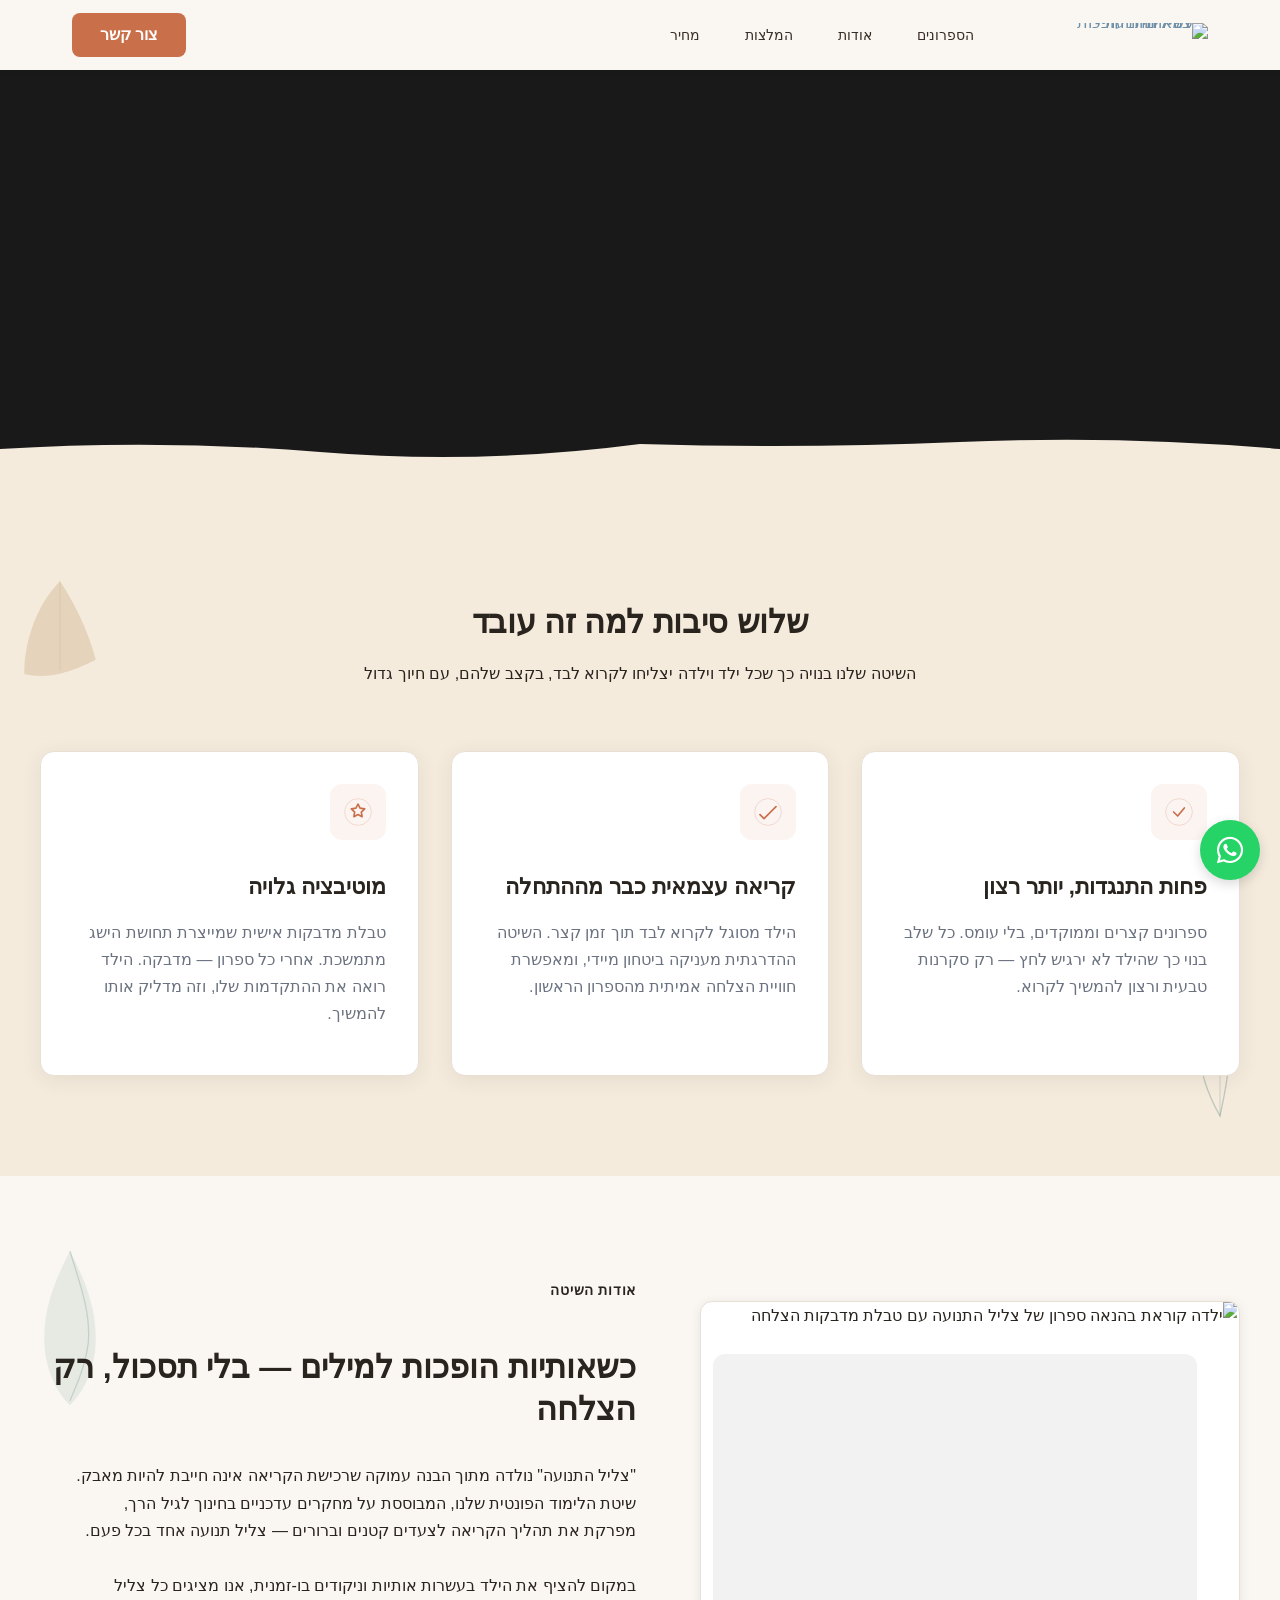
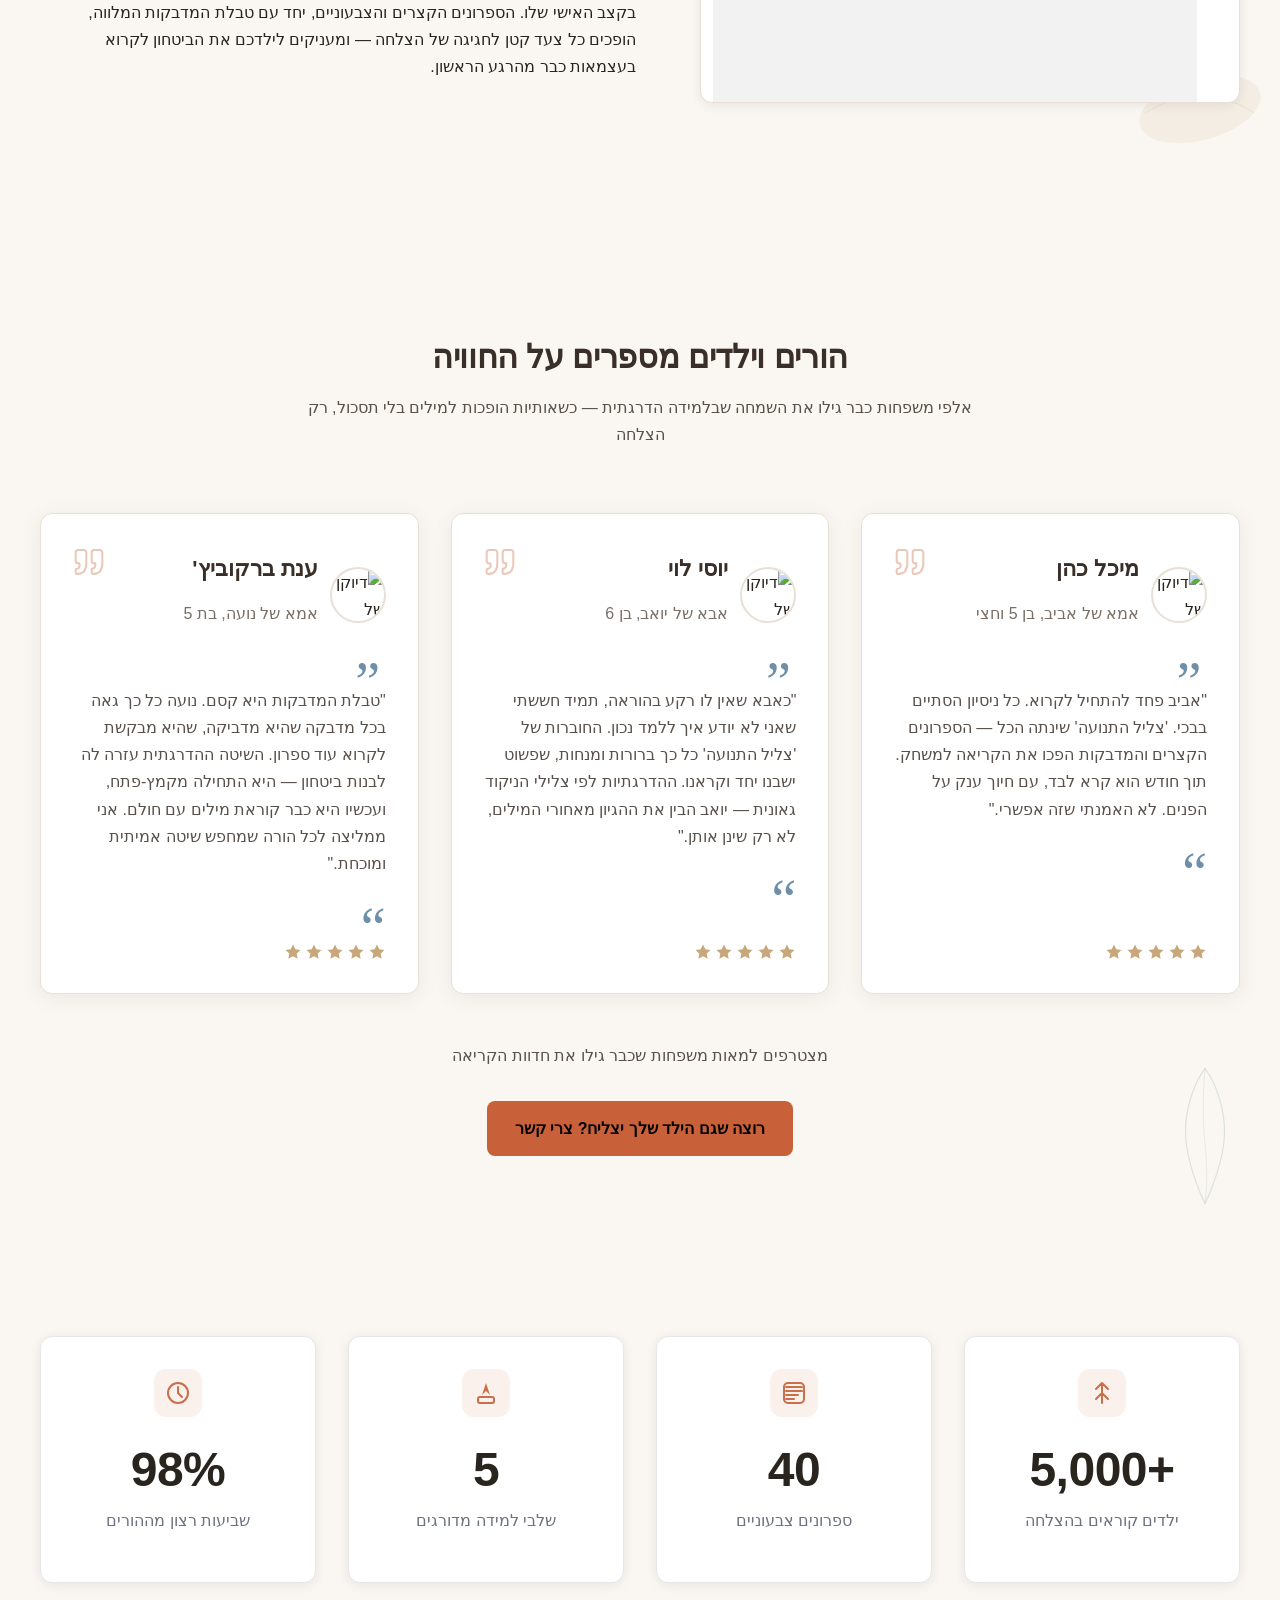
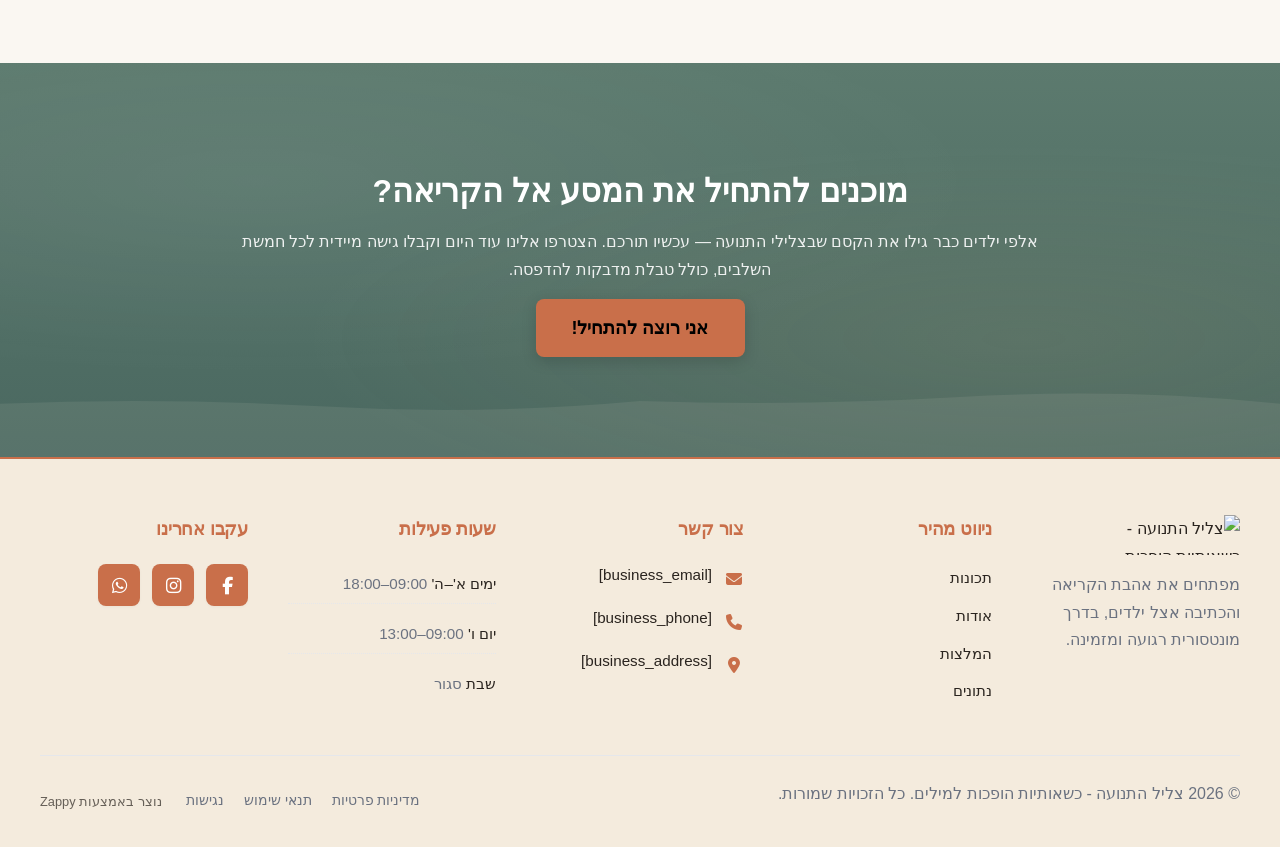
==== commit 05ce5f40: "Background sync: Progressive GitHub Sync" ====
--- a/public/index.html
+++ b/public/index.html
@@ -1 +1 @@
-<!doctype html><html dir="rtl" lang="he"><head><meta charset="UTF-8"><meta content="width=device-width,initial-scale=1" name="viewport"><meta content="index, follow" name="robots"><title>גלו עולם קסום של קריאה — צליל התנועה - כשאותיות הופכות למילים</title><meta content="תוכנית קריאה ייחודית לילדים מגיל 5, שמבוססת על צלילי תנועה ומשלבת חוברות צבעוניות ומדבקות. בואו לגדל קוראים מאושרים ובטוחים, צעד אחר צעד, באהבה והצלחה!" name="description"><meta content="חברות הוצאה לאור חינוכית, הוצאת ספרים חינוכיים, תוכנית קריאה לילדים, לימוד קריאה בעברית, צליל התנועה" name="keywords"><link href="/assets/favicon.ico" rel="icon" type="image/x-icon"><link href="/assets/favicon-16x16.png" rel="icon" type="image/png" sizes="16x16"><link href="/assets/favicon-32x32.png" rel="icon" type="image/png" sizes="32x32"><link href="/assets/favicon-48x48.png" rel="icon" type="image/png" sizes="48x48"><link href="/assets/favicon-192x192.png" rel="icon" type="image/png" sizes="192x192"><link href="/assets/favicon-512x512.png" rel="icon" type="image/png" sizes="512x512"><link href="/assets/apple-touch-icon.png" rel="apple-touch-icon"><script>!function(){"use strict";var t="f426595d-922e-45fe-85dd-0dc75b33bfe9",e="https://api.zappy5.com/api/analytics/track",a=18e5,n=2592e6,o=!0,i=!0,r=!0;var s=function(){var e="zappy_visitor_"+t,a=null;try{if(a=localStorage.getItem(e)){var o=JSON.parse(a),i=Date.now();if(i-o.created<n)return o.lastSeen=i,localStorage.setItem(e,JSON.stringify(o)),o.id}}catch(t){console.warn("Zappy Analytics: LocalStorage not available")}var r="zv_"+Date.now()+"_"+Math.random().toString(36).substr(2,9);try{localStorage.setItem(e,JSON.stringify({id:r,created:Date.now(),lastSeen:Date.now()}))}catch(t){}return r}(),c=function(){var e="zappy_session_"+t,n=null;try{if(n=sessionStorage.getItem(e)){var o=JSON.parse(n),i=Date.now();if(i-o.timestamp<a)return o.timestamp=i,sessionStorage.setItem(e,JSON.stringify(o)),o.id}}catch(t){console.warn("Zappy Analytics: SessionStorage not available")}var r="zs_"+Date.now()+"_"+Math.random().toString(36).substr(2,9);try{sessionStorage.setItem(e,JSON.stringify({id:r,timestamp:Date.now()}))}catch(t){}return r}();function l(a,n){n=n||{};var o={website_id:t,event_type:a,page_path:window.location.pathname,referrer:document.referrer||"direct",visitor_id:s,session_id:c,metadata:n};if(navigator.sendBeacon){var i=new Blob([JSON.stringify(o)],{type:"application/json"});navigator.sendBeacon(e,i)}else fetch(e,{method:"POST",headers:{"Content-Type":"application/json"},body:JSON.stringify(o),keepalive:!0}).catch(function(t){console.warn("Zappy Analytics: Failed to track event",t)})}o&&l("pageview",{title:document.title,url:window.location.href}),i&&document.addEventListener("click",function(t){var e=t.target;if("BUTTON"===e.tagName||e.closest("button")){var a="BUTTON"===e.tagName?e:e.closest("button");l("click",{element:"button",text:a.textContent.trim().substring(0,100),id:a.id||null,class:a.className||null})}else if("A"===e.tagName||e.closest("a")){var n="A"===e.tagName?e:e.closest("a");l("navigation",{element:"link",text:n.textContent.trim().substring(0,100),href:n.href,external:n.hostname!==window.location.hostname})}},!0),r&&document.addEventListener("submit",function(t){var e=t.target;l("form_submit",{form_id:e.id||null,form_name:e.name||null,form_action:e.action||null,form_method:e.method||"GET"})},!0);var d=Date.now();window.addEventListener("beforeunload",function(){l("page_unload",{time_on_page:Math.floor((Date.now()-d)/1e3),page_path:window.location.pathname})}),window.zappyAnalytics={track:l,getVisitorId:function(){return s},getSessionId:function(){return c}}}()</script><meta content="גלו עולם קסום של קריאה — צליל התנועה - כשאותיות הופכות למילים" property="og:title"><meta content="תוכנית קריאה ייחודית לילדים מגיל 5, שמבוססת על צלילי תנועה ומשלבת חוברות צבעוניות ומדבקות. בואו לגדל קוראים מאושרים ובטוחים, צעד אחר צעד, באהבה והצלחה!" property="og:description"><meta content="summary_large_image" name="twitter:card"><meta content="גלו עולם קסום של קריאה — צליל התנועה - כשאותיות הופכות למילים" name="twitter:title"><meta content="תוכנית קריאה ייחודית לילדים מגיל 5, שמבוססת על צלילי תנועה ומשלבת חוברות צבעוניות ומדבקות. בואו לגדל קוראים מאושרים ובטוחים, צעד אחר צעד, באהבה והצלחה!" name="twitter:description"><meta content="website" property="og:type"><meta content="he_IL" property="og:locale"><link href="https://cdnjs.cloudflare.com/ajax/libs/font-awesome/6.4.0/css/all.min.css" rel="stylesheet"><style>.skip-link{position:absolute;top:0;left:0;transform:translateY(-200%);padding:12px 18px;background:var(--bg-dark,#1a1a1a);color:var(--text-light,#fff);font-weight:600;border-radius:0 0 8px 0;z-index:10000}.skip-link:focus{transform:none;outline:2px solid var(--ring,#fff);outline-offset:2px}:focus-visible{outline:2px solid var(--ring,currentColor);outline-offset:3px}</style><link href="/assets/favicon.ico" rel="icon" type="image/x-icon"><link href="/assets/favicon-16x16.png" rel="icon" type="image/png" sizes="16x16"><link href="/assets/favicon-32x32.png" rel="icon" type="image/png" sizes="32x32"><link href="/assets/favicon-48x48.png" rel="icon" type="image/png" sizes="48x48"><link href="/assets/favicon-192x192.png" rel="icon" type="image/png" sizes="192x192"><link href="/assets/favicon-512x512.png" rel="icon" type="image/png" sizes="512x512"><link href="/assets/apple-touch-icon.png" rel="apple-touch-icon"><link href="https://cdn.jsdelivr.net/npm/vanilla-cookieconsent@3/dist/cookieconsent.css" rel="stylesheet"><script src="https://cdn.jsdelivr.net/npm/vanilla-cookieconsent@3/dist/cookieconsent.umd.js"></script><script src="https://cdn.jsdelivr.net/gh/mickidum/acc_toolbar/acctoolbar/acctoolbar.min.js"></script><link href="/styles.css" rel="stylesheet"><script>window.ZAPPY_WEBSITE_ID="f426595d-922e-45fe-85dd-0dc75b33bfe9",window.ZAPPY_API_BASE="https://api.zappy5.com"</script><style id="zappy-dropdown-submenu-styles">#navMenu li:has(.sub-menu),.nav-menu li:has(.sub-menu),.navbar li:has(.sub-menu),nav li:has(.sub-menu){position:relative}#navMenu .sub-menu,.nav-menu .sub-menu,.navbar .sub-menu,nav .sub-menu{display:block!important;position:absolute!important;top:100%;left:0;min-width:220px;background:#fff;border-radius:8px;box-shadow:0 8px 25px rgba(0,0,0,.15);padding:8px 0;opacity:0;visibility:hidden;transform:translateY(10px);transition:all .3s ease;z-index:1000;list-style:none;pointer-events:none}#navMenu li:hover>.sub-menu,.nav-menu li:hover>.sub-menu,.navbar li:hover>.sub-menu,nav li:hover>.sub-menu{opacity:1!important;visibility:visible!important;transform:translateY(0)!important;pointer-events:auto!important}.sub-menu li{list-style:none;margin:0;padding:0}.sub-menu a{display:block!important;padding:10px 16px!important;color:var(--text-dark,#333)!important;font-weight:500;text-decoration:none;white-space:nowrap;transition:background-color .2s}.sub-menu .zappy-nav-child>a{padding-left:28px!important;font-size:.9em!important;opacity:.85!important}[dir=rtl] .sub-menu .zappy-nav-child>a,html[lang=ar] .sub-menu .zappy-nav-child>a,html[lang=he] .sub-menu .zappy-nav-child>a{padding-left:10px!important;padding-right:28px!important}.sub-menu .zappy-nav-parent>a{font-weight:600!important}.sub-menu a:hover{background-color:#f5f5f5}[dir=rtl] .nav-menu .sub-menu,[dir=rtl] .navbar .sub-menu,[dir=rtl] nav .sub-menu,html[lang=ar] .nav-menu .sub-menu,html[lang=ar] .navbar .sub-menu,html[lang=ar] nav .sub-menu,html[lang=he] .nav-menu .sub-menu,html[lang=he] .navbar .sub-menu,html[lang=he] nav .sub-menu{left:auto!important;right:0!important}.sub-menu:empty,.sub-menu:not(:has(li)):not(:has(> a)),.sub-menu:not(:has(li:not(.zappy-hidden-menu-item))):not(:has(> a)){display:none!important;opacity:0!important;visibility:hidden!important;pointer-events:none!important}li:has(.menu-group-title):hover>.sub-menu{opacity:1!important;visibility:visible!important;transform:translateY(0)!important;pointer-events:auto!important}#navMenu>li>.menu-group-title,.nav-menu>li>.menu-group-title{display:inline-block;padding:.5rem 1rem;cursor:default;user-select:none}@media (max-width:768px){#navMenu .sub-menu,.nav-menu .sub-menu,.navbar .sub-menu,nav .sub-menu{position:static!important;transform:none!important;box-shadow:none!important;background:0 0!important;max-height:0;overflow:hidden;opacity:0;visibility:hidden;transition:max-height .3s ease,opacity .3s ease;padding:0!important;border-radius:0!important}#navMenu .sub-menu.mobile-expanded,.nav-menu .sub-menu.mobile-expanded,.navbar .sub-menu.mobile-expanded{max-height:none!important;overflow-y:visible!important;opacity:1!important;visibility:visible!important;padding:8px 0 8px 16px!important}[dir=rtl] .sub-menu.mobile-expanded,html[lang=he] .sub-menu.mobile-expanded{padding:8px 16px 8px 0!important}#navMenu li:hover>.sub-menu,.nav-menu li:hover>.sub-menu,.navbar li:hover>.sub-menu,nav li:hover>.sub-menu{opacity:0;visibility:hidden;pointer-events:none}#navMenu li>.sub-menu.mobile-expanded,.nav-menu li>.sub-menu.mobile-expanded,.navbar li>.sub-menu.mobile-expanded,nav li>.sub-menu.mobile-expanded{opacity:1!important;visibility:visible!important;pointer-events:auto!important}#navMenu li:has(.sub-menu),.nav-menu li:has(.sub-menu),.navbar li:has(.sub-menu),nav li:has(.sub-menu){display:flex!important;flex-wrap:wrap!important;align-items:center!important;position:relative!important;min-height:44px!important}#navMenu li:has(.sub-menu)>a,.nav-menu li:has(.sub-menu)>a,.navbar li:has(.sub-menu)>a,nav li:has(.sub-menu)>a{flex:1!important;min-width:0!important}#navMenu li:has(.sub-menu)>.menu-group-title,.nav-menu li:has(.sub-menu)>.menu-group-title,.navbar li:has(.sub-menu)>.menu-group-title,nav li:has(.sub-menu)>.menu-group-title{flex:1!important;min-width:0!important;padding:0!important;line-height:inherit!important}#navMenu li:has(.sub-menu)>.sub-menu,.nav-menu li:has(.sub-menu)>.sub-menu,.navbar li:has(.sub-menu)>.sub-menu,nav li:has(.sub-menu)>.sub-menu{flex-basis:100%!important;width:100%!important}#navMenu li:has(.sub-menu)>a [class*=arrow],#navMenu li:has(.sub-menu)>a [class*=chevron],.nav-menu li:has(.sub-menu)>a .fa-angle-down,.nav-menu li:has(.sub-menu)>a .fa-chevron-down,.nav-menu li:has(.sub-menu)>a [class*=arrow],.nav-menu li:has(.sub-menu)>a [class*=chevron],nav li:has(.sub-menu)>a [class*=arrow],nav li:has(.sub-menu)>a [class*=chevron]{display:none!important;visibility:hidden!important}.mobile-submenu-toggle{display:flex!important;align-items:center!important;justify-content:center!important;width:44px!important;height:auto!important;background:0 0!important;border:none!important;cursor:pointer!important;color:var(--text-dark)!important;position:static!important;flex-shrink:0!important;align-self:stretch!important;z-index:2!important;padding:0!important;margin:0!important}.mobile-submenu-toggle::after{content:''!important;width:0!important;height:0!important;border-left:6px solid transparent!important;border-right:6px solid transparent!important;border-top:7px solid currentColor!important;transition:transform .3s ease!important}.mobile-submenu-toggle.expanded::after{transform:rotate(180deg)!important}.sub-menu a{padding:10px 0!important;display:block!important;color:var(--text-dark)!important;white-space:normal!important}.sub-menu .zappy-nav-child>a{padding-left:28px!important;font-size:.9em!important;opacity:.85!important}[dir=rtl] .sub-menu .zappy-nav-child>a,html[lang=ar] .sub-menu .zappy-nav-child>a,html[lang=he] .sub-menu .zappy-nav-child>a{padding-left:0!important;padding-right:28px!important}.sub-menu .zappy-nav-parent>a{font-weight:600!important}#navMenu.active,.nav-menu.active{max-width:100vw!important;overflow-x:hidden!important;box-sizing:border-box!important}.navbar .sub-menu li a,.zappy-products-dropdown .sub-menu a,nav.navbar .sub-menu li a{color:var(--text-dark)!important}}@media (min-width:769px){.mobile-submenu-toggle{display:none!important}}</style><style id="zappy-widget-visibility">html[dir=rtl] .whatsapp-float{right:20px!important;left:auto!important}html:not([dir]) .whatsapp-float,html[dir=ltr] .whatsapp-float{left:20px!important;right:auto!important}html[dir=rtl] #mic-access-tool-general-button,html[dir=rtl] #mic-init-access-tool #mic-access-tool-general-button,html[dir=rtl] #mic-init-access-tool .mic-access-tool-general-button,html[dir=rtl] ._access-icon,html[dir=rtl] .mic-access-tool-general-button{left:20px!important;right:auto!important}html:not([dir]) #mic-access-tool-general-button,html:not([dir]) #mic-init-access-tool #mic-access-tool-general-button,html:not([dir]) #mic-init-access-tool .mic-access-tool-general-button,html:not([dir]) ._access-icon,html:not([dir]) .mic-access-tool-general-button,html[dir=ltr] #mic-access-tool-general-button,html[dir=ltr] #mic-init-access-tool #mic-access-tool-general-button,html[dir=ltr] #mic-init-access-tool .mic-access-tool-general-button,html[dir=ltr] ._access-icon,html[dir=ltr] .mic-access-tool-general-button{right:20px!important;left:auto!important}@media (max-width:768px){.whatsapp-float{display:flex!important}}@media (min-width:769px){.whatsapp-float{display:flex!important}}@media (max-width:768px){#mic-access-tool-general-button,#mic-init-access-tool #mic-access-tool-general-button,#mic-init-access-tool .mic-access-tool-general-button,._access-icon,.mic-access-tool-general-button{display:flex!important;visibility:visible!important;opacity:1!important;pointer-events:auto!important}#mic-access-tool-box.opened-mic-access-tool,#mic-init-access-tool #mic-access-tool-box.opened-mic-access-tool,.mic-access-tool-box.opened-mic-access-tool{visibility:visible!important;opacity:1!important;pointer-events:auto!important}}@media (min-width:769px){#mic-access-tool-general-button,#mic-init-access-tool #mic-access-tool-general-button,#mic-init-access-tool .mic-access-tool-general-button,._access-icon,.mic-access-tool-general-button{display:flex!important;visibility:visible!important;opacity:1!important;pointer-events:auto!important}#mic-access-tool-box.opened-mic-access-tool,#mic-init-access-tool #mic-access-tool-box.opened-mic-access-tool,.mic-access-tool-box.opened-mic-access-tool{visibility:visible!important;opacity:1!important;pointer-events:auto!important}}</style></head><body><a href="#main" class="skip-link">דלג לתוכן הראשי</a><nav class="navbar" dir="rtl"><button aria-label="Menu" class="mobile-toggle" id="mobileToggle"><svg viewBox="0 0 24 24" fill="none" height="24" width="24" class="hamburger-icon"><path d="M3 12h18M3 6h18M3 18h18" stroke="currentColor" stroke-width="2" stroke-linecap="round"></path></svg> <svg viewBox="0 0 24 24" fill="none" height="24" width="24" class="close-icon" style="display:none"><path d="M18 6L6 18M6 6l12 12" stroke="currentColor" stroke-width="2" stroke-linecap="round"></path></svg></button> <button aria-label="Call" class="phone-header-btn" data-phone="[business_phone]"><svg viewBox="0 0 24 24" fill="currentColor" height="20" width="20"><path d="M22 16.92v3a2 2 0 0 1-2.18 2 19.79 19.79 0 0 1-8.63-3.07 19.5 19.5 0 0 1-6-6 19.79 19.79 0 0 1-3.07-8.67A2 2 0 0 1 4.11 2h3a2 2 0 0 1 2 1.72 12.84 12.84 0 0 0 .7 2.81 2 2 0 0 1-.45 2.11L8.09 9.91a16 16 0 0 0 6 6l1.27-1.27a2 2 0 0 1 2.11-.45 12.84 12.84 0 0 0 2.81.7A2 2 0 0 1 22 16.92z"></path></svg></button><div class="nav-container"><div class="nav-right-group"><div class="nav-brand"><a href="/" class="logo-link"><img alt="צליל התנועה - כשאותיות הופכות למילים" src="/assets/site-----image-1.webp" class="logo"></a></div><ul class="nav-menu" id="navMenu"><li><a href="#features">הספרונים</a></li><li><a href="#about">אודות</a></li><li><a href="#testimonials">המלצות</a></li><li><a href="#stats">מחיר</a></li></ul></div><div class="nav-cta-container"><a href="#cta" class="nav-cta-btn">צור קשר</a></div></div></nav><script>window.addEventListener("load",function(){const e=document.querySelector(".navbar, nav, header");if(!e)return void console.log("[Navbar] Navbar element not found");let t=document.getElementById("mobileToggle")||document.querySelector(".mobile-toggle")||document.querySelector(".hamburger")||document.querySelector(".hamburger-menu")||document.querySelector(".menu-toggle")||document.querySelector(".burger-menu")||document.querySelector('[aria-label="Menu"]')||document.querySelector('[aria-label="תפריט"]');const n=document.querySelector(".phone-header-btn"),o=window.getComputedStyle(e);let r=o.backgroundColor;if(console.log("[Navbar] Initial navbar background:",r),"transparent"===r||"rgba(0, 0, 0, 0)"===r||r.startsWith("rgba")&&r.includes(", 0)")){const e=o.backgroundImage;if(e&&"none"!==e)console.log("[Navbar] Navbar has background image/gradient, using dark text"),r="rgb(240, 240, 240)";else{const e=window.getComputedStyle(document.body).backgroundColor;console.log("[Navbar] Navbar transparent, using body background:",e),r=e}}const a=r.match(/\d+/g);if(a&&a.length>=3){const e=(.299*parseInt(a[0])+.587*parseInt(a[1])+.114*parseInt(a[2]))/255;console.log("[Navbar] Mobile button colors preserved from Claude CSS (luminance:",e.toFixed(2)+")");const o=document.createElement("style");o.id="zappy-mobile-nav-fix";document.documentElement.lang;document.documentElement.dir,o.textContent='\n        /* Hide mobile buttons on desktop, show only on mobile */\n        @media (min-width: 769px) {\n          .mobile-toggle,\n          .phone-header-btn {\n            display: none !important;\n          }\n        }\n        \n        /* Show and position mobile buttons correctly on mobile */\n        @media (max-width: 768px) {\n          .navbar,\n          nav.navbar {\n            min-height: 70px !important;\n          }\n\n          .mobile-toggle,\n          .phone-header-btn {\n            position: absolute !important;\n            top: 0 !important;\n            bottom: 0 !important;\n            margin-top: auto !important;\n            margin-bottom: auto !important;\n            transform: none !important;\n            z-index: 1001 !important;\n            display: flex !important;\n            align-items: center !important;\n            justify-content: center !important;\n            width: 36px !important;\n            height: 36px !important;\n            border-radius: 50% !important;\n            border: none !important;\n            cursor: pointer !important;\n            padding: 6px !important;\n            background: none !important;\n            color: var(--nav-text, var(--text-dark)) !important;\n            touch-action: manipulation !important;\n            -webkit-tap-highlight-color: transparent !important;\n          }\n\n          html[data-zappy-site-type="ecommerce"] .phone-header-btn,\n          body[data-zappy-site-type="ecommerce"] .phone-header-btn,\n          html[data-zappy-site-type="ecommerce"] header .phone-header-btn,\n          html[data-zappy-site-type="ecommerce"] nav .phone-header-btn {\n            display: none !important;\n            visibility: hidden !important;\n            width: 0 !important;\n            height: 0 !important;\n            min-width: 0 !important;\n            overflow: hidden !important;\n          }\n          \n          /* LTR positioning (default): hamburger LEFT, phone RIGHT */\n          html:not([dir="rtl"]):not([lang="he"]):not([lang="ar"]) .mobile-toggle,\n          html[dir="ltr"] .mobile-toggle {\n            left: 12px !important;\n            right: auto !important;\n          }\n          html:not([dir="rtl"]):not([lang="he"]):not([lang="ar"]) .phone-header-btn,\n          html[dir="ltr"] .phone-header-btn {\n            right: 12px !important;\n            left: auto !important;\n          }\n          \n          /* RTL positioning: hamburger RIGHT, phone LEFT */\n          html[dir="rtl"] .mobile-toggle,\n          html[lang="he"] .mobile-toggle,\n          html[lang="ar"] .mobile-toggle {\n            right: 12px !important;\n            left: auto !important;\n          }\n          html[dir="rtl"] .phone-header-btn,\n          html[lang="he"] .phone-header-btn,\n          html[lang="ar"] .phone-header-btn {\n            left: 12px !important;\n            right: auto !important;\n          }\n          \n          /* CRITICAL: Ensure nav-container has min-height on mobile */\n          /* All children are positioned absolutely/fixed on mobile, so height:auto collapses to 0 */\n          .nav-container {\n            min-height: 70px !important;\n            position: relative !important;\n          }\n          \n          /* Ensure SVG icons are properly sized and inherit color */\n          .mobile-toggle svg,\n          .phone-header-btn svg {\n            width: 24px !important;\n            height: 24px !important;\n            /* Don\'t force display - let JavaScript control hamburger/close toggle */\n          }\n          \n          /* Reset nav-cta-container on mobile - remove desktop box-shadow/padding */\n          /* that creates a visible ghost box when CTA button is hidden */\n          .nav-cta-container {\n            box-shadow: none !important;\n            padding: 0 !important;\n          }\n          \n          /* Hide nav-cta-container entirely on mobile when there\'s no lang-switcher */\n          /* (only the CTA button is inside, and it\'s hidden on mobile) */\n          .nav-cta-container:not(:has(.lang-switcher)) {\n            display: none !important;\n          }\n          \n          /* CRITICAL: Prevent hero image fade gradient from bleeding over headline text */\n          /* The .image-fade-gradient has bottom: -30px (extends below parent) */\n          /* On mobile stacked layout, this overlaps the h1 text below the image */\n          .hero-image-column {\n            overflow: hidden !important;\n          }\n          .image-fade-gradient {\n            bottom: 0 !important;\n          }\n          \n          /* Hide desktop language switcher on mobile - hamburger menu handles it */\n          /* High specificity to override stored CSS */\n          .lang-switcher,\n          .nav-cta-container .lang-switcher,\n          .nav-container .lang-switcher,\n          .navbar .lang-switcher,\n          .navbar .nav-cta-container .lang-switcher {\n            display: none !important;\n          }\n        }\n      ';const r=document.getElementById("zappy-mobile-nav-fix");r&&r.remove(),document.head.appendChild(o),console.log("[Navbar] Critical CSS injected for mobile nav positioning");const i=window.innerWidth<=768;if(t){const e=t.querySelector(".hamburger-icon"),n=t.querySelector(".close-icon");e&&(e.style.setProperty("width","24px","important"),e.style.setProperty("height","24px","important"),e.style.setProperty("display","block","important")),n&&(n.style.setProperty("width","24px","important"),n.style.setProperty("height","24px","important"),n.style.setProperty("display","none","important")),i?(t.style.setProperty("position","absolute","important"),t.style.setProperty("top","0","important"),t.style.setProperty("bottom","0","important"),t.style.setProperty("margin-top","auto","important"),t.style.setProperty("margin-bottom","auto","important"),t.style.setProperty("transform","none","important"),t.style.setProperty("z-index","1001","important"),t.style.removeProperty("left"),t.style.removeProperty("right"),console.log("[Navbar] Mobile toggle positioning applied (mobile viewport)")):(t.style.removeProperty("position"),t.style.removeProperty("top"),t.style.removeProperty("transform"),t.style.removeProperty("z-index"),t.style.removeProperty("left"),t.style.removeProperty("right"),console.log("[Navbar] Desktop viewport - cleared mobile toggle inline positioning"))}if(n){const e=n.querySelector("svg");e&&(e.style.width="24px",e.style.height="24px",e.setAttribute("width","24"),e.setAttribute("height","24")),i?(n.style.setProperty("position","absolute","important"),n.style.setProperty("top","0","important"),n.style.setProperty("bottom","0","important"),n.style.setProperty("margin-top","auto","important"),n.style.setProperty("margin-bottom","auto","important"),n.style.setProperty("transform","none","important"),n.style.setProperty("z-index","1001","important"),n.style.removeProperty("left"),n.style.removeProperty("right"),console.log("[Navbar] Phone button positioning applied (mobile viewport)")):(n.style.removeProperty("position"),n.style.removeProperty("top"),n.style.removeProperty("transform"),n.style.removeProperty("z-index"),n.style.removeProperty("left"),n.style.removeProperty("right"),console.log("[Navbar] Desktop viewport - cleared phone button inline positioning"))}}else console.log("[Navbar] Could not parse background color:",r);t=document.getElementById("mobileToggle")||document.querySelector(".mobile-toggle")||document.querySelector(".hamburger")||document.querySelector(".hamburger-menu")||document.querySelector(".menu-toggle")||document.querySelector(".burger-menu")||document.querySelector('[aria-label="Menu"]')||document.querySelector('[aria-label="תפריט"]');const i=document.getElementById("navMenu")||document.querySelector(".nav-menu")||document.querySelector(".nav-links")||document.querySelector("nav ul:not(.submenu)");if(!t||!i)return void console.log("[Navbar] Mobile toggle or menu not found:",{toggle:!!t,menu:!!i});i.id||(i.id="navMenu"),console.log("[Navbar] Initializing mobile menu...");const l=t.cloneNode(!0);t.parentNode.replaceChild(l,t);var s=0;function p(e){var t=Date.now();t-s<300||(s=t,function(e){e.preventDefault(),e.stopPropagation();const t=l.querySelector(".hamburger-icon"),n=l.querySelector(".close-icon");i.classList.contains("active")?(i.classList.remove("active"),t&&t.style.setProperty("display","block","important"),n&&n.style.setProperty("display","none","important"),document.body.style.overflow="",console.log("[Navbar] Menu closed")):(i.classList.add("active"),t&&t.style.setProperty("display","none","important"),n&&n.style.setProperty("display","block","important"),document.body.style.overflow="hidden",console.log("[Navbar] Menu opened"))}(e))}l.addEventListener("click",p),l.addEventListener("touchend",p),i.querySelectorAll("a").forEach(function(e){e.addEventListener("click",function(){if("#"===this.getAttribute("href"))return;const e=l.querySelector(".hamburger-icon"),t=l.querySelector(".close-icon");i.classList.remove("active"),e&&e.style.setProperty("display","block","important"),t&&t.style.setProperty("display","none","important"),document.body.style.overflow="",console.log("[Navbar] Menu closed (link clicked)")})});var m=i.querySelectorAll(".dropdown-toggle");m.forEach(function(e){e.addEventListener("click",function(e){e.preventDefault(),e.stopPropagation();var t=this.closest(".nav-dropdown");t&&(t.parentNode.querySelectorAll(".nav-dropdown.open").forEach(function(e){e!==t&&e.classList.remove("open")}),t.classList.toggle("open"),console.log("[Navbar] Dropdown toggled:",t.classList.contains("open")?"open":"closed"))})}),document.addEventListener("click",function(e){e.target.closest(".nav-dropdown")||document.querySelectorAll(".nav-dropdown.open").forEach(function(e){e.classList.remove("open")})}),console.log("[Navbar] Dropdown handlers initialized for "+m.length+" dropdowns"),n&&n.addEventListener("click",function(){const e=document.querySelectorAll('a[href^="tel:"]'),t=e.length>0?e[0].getAttribute("href").replace("tel:",""):"[business_phone]";window.location.href="tel:"+t,console.log("[Navbar] Phone button clicked")}),console.log("[Navbar] Mobile menu initialized successfully")})</script><main id="main"><section class="index-hero-section" data-band-index="0" data-layout-spec="בית-hero" id="hero" data-hero-type="fullscreen-scrim" style="position:relative;overflow:hidden;min-height:494px !important"><div class="hero-video-background zappy-editable-video-bg" id="hero-video-bg-1780760547478" data-original-image-src="/assets/site-index-hero-image-1-1780760700917-xk4kpz.webp?v=1780760703203"><div class="hero-video-overlay" style="transition:background 0.3s"></div><video autoplay="" class="hero-video" loop="" muted="" playsinline=""><source src="/assets/hero-video-whatsapp-video-2026-06-05-at-17-44-10-1780760417824.mp4" type="video/mp4">Your browser does not support the video tag.</video><img alt="Hero background" src="/assets/site-index-hero-image-1-1780760371629-ncbt2x.webp?v=1780760374147" class="hero-video-fallback" loading="lazy"></div><div style="position:absolute !important;top:0px !important;left:0px !important;width:100% !important;height:100% !important;max-width:none !important;margin-left:0px !important;margin-right:0px !important;display:block !important;z-index:1 !important;overflow:hidden !important" data-element-id="img-1780759334514-h0m5znyi1" data-element-type="image" data-zappy-wrapper-margins-applied="true" data-zappy-zoom-clip="true" data-zappy-zoom-wrapper="true" data-zappy-zoom-wrapper-align="center" data-zappy-zoom-wrapper-height="572px" data-zappy-zoom-wrapper-width="1221px" data-zappy-zoom-wrapper-width-mode="full"><img alt="ילד מסדר אותיות עבריות צבעוניות על שולחן עץ חמים" src="/assets/site-index-hero-image-1-1780760700917-xk4kpz.webp?v=1780760703203" class="hero-bg-image hero-original-image-hidden" data-context="Warm, softly lit top-down view of a wooden Montessori-style table with scattered colorful Hebrew letter tiles, a child's small hands arranging them into a word, a sticker achievement chart beside them, natural textures, cream and earthy tones, shallow depth of field, cozy home learning atmosphere." data-placeholder="index-hero-image-1" height="600" width="1200" data-element-id="img-1780759334514-h0m5znyi1" data-element-type="image" data-hero-background="true" data-hero-bg="true" data-zappy-object-position="50% 33%" data-zappy-original-height="572" data-zappy-original-width="1221.3333740234375" data-zappy-zoom="0.5" fetchpriority="high" style="object-position:50% 33% !important;object-fit:fill !important;width:100% !important;height:100% !important;margin:0px !important;display:block !important;position:absolute !important;left:0% !important;top:0% !important;max-width:none !important;max-height:none !important"></div><div class="hero-scrim" aria-hidden="true"></div><div class="hero-original-overlay-hidden hero-overlay" style=";display:none !important"><div class="hero-content"><p><span class="hero-label">שיטה פונטית הדרגתית לקריאה</span></p><h1 class="hero-headline">צליל התנועה —<br>כשאותיות הופכות למילים</h1><h3 class="hero-subtitle">שיטה פונטית הדרגתית שהופכת את הקריאה לחוויה של הצלחה. בלי תסכול, בלי עומס — רק הנאה צרופה.</h3><div class="hero-cta-group"><a href="#contact" class="btn-primary hero-btn" data-element-id="btn-1780759334510-2j0yqsdhp" data-element-type="button" data-native-element="true" style="color:rgb(0, 0, 0) !important">התחילו את המסע לקריאה</a> <a href="#stages" class="btn-ghost hero-btn-ghost" data-element-id="btn-1780759334510-332w2or84" data-element-type="button" data-native-element="true">גלו את 5 השלבים</a></div><div class="hero-trust-badges"><div class="trust-item"><svg viewBox="0 0 24 24" fill="none" data-element-type="icon" data-icon-type="svg" height="20" width="20" stroke="currentColor" stroke-linecap="round" stroke-linejoin="round" stroke-width="2"><path d="M12 2L15.09 8.26L22 9.27L17 14.14L18.18 21.02L12 17.77L5.82 21.02L7 14.14L2 9.27L8.91 8.26L12 2Z"></path></svg> <span>מותאם לגילאי 5+</span></div><div class="trust-item"><svg viewBox="0 0 24 24" fill="none" data-element-type="icon" data-icon-type="svg" height="20" width="20" stroke="currentColor" stroke-linecap="round" stroke-linejoin="round" stroke-width="2"><path d="M22 11.08V12A10 10 0 1 1 5.93 7.5"></path><polyline points="22 4 12 14.01 9 11.01"></polyline></svg> <span>בלי צורך ברקע בהוראה</span></div><div class="trust-item"><svg viewBox="0 0 24 24" fill="none" data-element-type="icon" data-icon-type="svg" height="20" width="20" stroke="currentColor" stroke-linecap="round" stroke-linejoin="round" stroke-width="2"><circle cx="12" cy="12" r="10"></circle><path d="M12 6V12L16 14"></path></svg> <span>ספרונים קצרים</span></div></div></div></div><div class="hero-divider-wrapper" aria-hidden="true"><svg viewBox="0 0 1200 80" xmlns="http://www.w3.org/2000/svg" aria-hidden="true" data-no-icon-edit="true" preserveAspectRatio="none"><path d="M0,80 L0,35 Q150,25 300,38 T600,30 Q750,35 900,28 T1200,35 L1200,80 Z" fill="var(--bg-light)"></path></svg></div></section><section class="index-features-section" data-band-index="1" data-layout-spec="בית-features" id="features"><div class="index-features-section__container" id="zappy-section-2"><div class="index-features-section__header" id="zappy-section-3"><h2 class="index-features-section__title">שלוש סיבות למה זה עובד</h2><p class="index-features-section__subtitle">השיטה שלנו בנויה כך שכל ילד וילדה יצליחו לקרוא לבד, בקצב שלהם, עם חיוך גדול</p></div><div class="index-features-section__grid" id="zappy-section-4"><article class="index-features-section__card" id="zappy-section-5"><div class="index-features-section__card-icon-wrapper" id="zappy-section-6"><svg viewBox="0 0 48 48" fill="none" data-element-type="icon" data-icon-type="svg" class="index-features-section__card-icon" xmlns="http://www.w3.org/2000/svg"><circle cx="24" cy="24" r="20" stroke="currentColor" stroke-width="1.5" opacity="0.2"></circle><path d="M16 24L22 30L32 18" stroke="currentColor" stroke-width="2.5" stroke-linecap="round" stroke-linejoin="round"></path></svg></div><h3 class="index-features-section__card-title">פחות התנגדות, יותר רצון</h3><p class="index-features-section__card-text">ספרונים קצרים וממוקדים, בלי עומס. כל שלב בנוי כך שהילד לא ירגיש לחץ — רק סקרנות טבעית ורצון להמשיך לקרוא.</p></article><article class="index-features-section__card" id="zappy-section-7"><div class="index-features-section__card-icon-wrapper" id="zappy-section-8"><svg viewBox="0 0 48 48" fill="none" data-element-type="icon" data-icon-type="svg" class="index-features-section__card-icon" xmlns="http://www.w3.org/2000/svg"><circle cx="24" cy="24" r="20" stroke="currentColor" stroke-width="1.5" opacity="0.2"></circle><path d="M12 28L18 34L36 16" stroke="currentColor" stroke-width="2.5" stroke-linecap="round" stroke-linejoin="round"></path></svg></div><h3 class="index-features-section__card-title">קריאה עצמאית כבר מההתחלה</h3><p class="index-features-section__card-text">הילד מסוגל לקרוא לבד תוך זמן קצר. השיטה ההדרגתית מעניקה ביטחון מיידי, ומאפשרת חוויית הצלחה אמיתית מהספרון הראשון.</p></article><article class="index-features-section__card" id="zappy-section-9"><div class="index-features-section__card-icon-wrapper" id="zappy-section-10"><svg viewBox="0 0 48 48" fill="none" data-element-type="icon" data-icon-type="svg" class="index-features-section__card-icon" xmlns="http://www.w3.org/2000/svg"><circle cx="24" cy="24" r="20" stroke="currentColor" stroke-width="1.5" opacity="0.2"></circle><path d="M24 12L27.09 18.26L34 19.27L29 24.14L30.18 31.02L24 27.77L17.82 31.02L19 24.14L14 19.27L20.91 18.26L24 12Z" stroke="currentColor" stroke-width="2.5" stroke-linecap="round" stroke-linejoin="round"></path></svg></div><h3 class="index-features-section__card-title">מוטיבציה גלויה</h3><p class="index-features-section__card-text">טבלת מדבקות אישית שמייצרת תחושת הישג מתמשכת. אחרי כל ספרון — מדבקה. הילד רואה את ההתקדמות שלו, וזה מדליק אותו להמשיך.</p></article></div></div><div class="index-features-section__leaf-decoration" id="zappy-section-11" aria-hidden="true" data-no-icon-edit="true"><svg viewBox="0 0 120 200" fill="none" xmlns="http://www.w3.org/2000/svg"><path d="M60 10 C30 50 10 100 60 190 C70 140 85 90 60 10Z" stroke="#4A7C6F" stroke-width="2" fill="none" opacity="0.35"></path><line opacity="0.25" stroke="#4A7C6F" stroke-width="1.5" x1="60" x2="60" y1="10" y2="190"></line></svg></div><div class="index-features-section__dried-leaf" id="zappy-section-12" aria-hidden="true" data-no-icon-edit="true"><svg viewBox="0 0 140 160" fill="none" xmlns="http://www.w3.org/2000/svg"><path d="M20 150 C20 100 40 50 70 20 C90 50 110 90 120 130 C100 140 60 160 20 150Z" fill="#C8A87A" opacity="0.4"></path><line opacity="0.3" stroke="#C8A87A" stroke-width="1.5" x1="70" x2="70" y1="20" y2="145"></line></svg></div></section><section class="index-about-section" data-band-index="2" data-layout-spec="בית-about" id="about" dir="rtl"><div class="index-about-section__container" id="zappy-section-14"><div class="index-about-section__decor-leaf" id="zappy-section-15" aria-hidden="true"><svg viewBox="0 0 120 200" fill="none" xmlns="http://www.w3.org/2000/svg"><path d="M60 10 C75 40 95 80 90 130 C85 170 65 190 60 195 C55 190 35 170 30 130 C25 80 45 40 60 10 Z" fill="#4A7C6F" opacity="0.12"></path><path d="M60 10 C70 45 85 80 82 120 C78 155 63 180 60 190" stroke="#4A7C6F" stroke-width="1.5" fill="none" opacity="0.25"></path></svg></div><div class="index-about-section__decor-warm" id="zappy-section-16" aria-hidden="true"><svg viewBox="0 0 180 120" fill="none" xmlns="http://www.w3.org/2000/svg"><ellipse cx="90" cy="60" fill="#C8A87A" opacity="0.15" rx="80" ry="40" transform="rotate(-15 90 60)"></ellipse><path d="M20 65 Q90 20 160 65" stroke="#C8A87A" stroke-width="1" fill="none" opacity="0.3"></path></svg></div><div class="index-about-section__split" id="zappy-section-17"><div class="index-about-section__image-col" id="zappy-section-18"><div class="index-about-section__image-frame" id="zappy-section-19"><div style="position:relative !important;overflow:hidden !important;width:534px !important;max-width:100% !important;margin-left:auto !important;margin-right:auto !important;height:400px !important;display:block !important" data-element-id="img-1780759334514-mqs4vorw2" data-element-type="image" data-zappy-wrapper-margins-applied="true" data-zappy-zoom-clip="true" data-zappy-zoom-wrapper="true" data-zappy-zoom-wrapper-align="center" data-zappy-zoom-wrapper-height="400px" data-zappy-zoom-wrapper-width="534px" data-zappy-zoom-wrapper-width-mode="px"><img alt="ילדה קוראת בהנאה ספרון של צליל התנועה עם טבלת מדבקות הצלחה" src="/assets/site-index-service-image-1-1780760116360-cnd929.webp?v=1780760118405" data-context="A warm, softly lit photograph of a young child aged 5-6 sitting at a wooden Montessori-style desk, smiling while pointing at a colorful Hebrew phonics booklet from &quot;צליל התנועה&quot;. The booklet shows large Hebrew letters with vowel markings (niqqud). Beside the child is a sticker achievement chart with colorful reward stickers. Background is a cozy home learning environment with warm cream walls, a small potted plant, and natural light streaming through a window. The mood is joyful, calm, and encouraging — capturing the moment a child discovers they can read independently." data-placeholder="index-about-image-1" height="450" width="600" data-element-id="img-1780759334514-mqs4vorw2" data-element-type="image" data-zappy-object-position="50% 50%" data-zappy-original-height="400" data-zappy-original-width="534" data-zappy-zoom="1" style="object-position:50% 50% !important;margin:0px !important;position:absolute !important;left:-0.188521% !important;top:0% !important;width:100.377% !important;height:100% !important;max-width:none !important;max-height:none !important;display:block !important;object-fit:cover !important" decoding="async"></div><div class="index-about-section__image-shadow" id="zappy-section-20" aria-hidden="true"></div></div></div><div class="index-about-section__text-col" id="zappy-section-21"><p class="zappy-editable"><span class="index-about-section__overline" style="color:rgb(42, 36, 31) !important">אודות השיטה</span></p><h2 class="index-about-section__heading">כשאותיות הופכות למילים — בלי תסכול, רק הצלחה</h2><div class="index-about-section__mission" id="zappy-section-22"><p class="index-about-section__paragraph">"צליל התנועה" נולדה מתוך הבנה עמוקה שרכישת הקריאה אינה חייבת להיות מאבק. שיטת הלימוד הפונטית שלנו, המבוססת על מחקרים עדכניים בחינוך לגיל הרך, מפרקת את תהליך הקריאה לצעדים קטנים וברורים — צליל תנועה אחד בכל פעם.</p><p class="index-about-section__paragraph">במקום להציף את הילד בעשרות אותיות וניקודים בו-זמנית, אנו מציגים כל צליל בקצב האישי שלו. הספרונים הקצרים והצבעוניים, יחד עם טבלת המדבקות המלווה, הופכים כל צעד קטן לחגיגה של הצלחה — ומעניקים לילדכם את הביטחון לקרוא בעצמאות כבר מהרגע הראשון.</p></div><p class="zappy-editable"></p></div></div></div></section><section class="index-testimonials-section" data-band-index="3" data-layout-spec="בית-testimonials" id="testimonials"><div class="index-testimonials-section__container" id="zappy-section-24"><div class="index-testimonials-section__header" id="zappy-section-25"><h2 class="index-testimonials-section__title">הורים וילדים מספרים על החוויה</h2><p class="index-testimonials-section__subtitle">אלפי משפחות כבר גילו את השמחה שבלמידה הדרגתית — כשאותיות הופכות למילים בלי תסכול, רק הצלחה</p></div><div class="index-testimonials-section__grid" id="zappy-section-26"><article class="index-testimonials-section__card" id="zappy-section-27"><div class="index-testimonials-section__card-header" id="zappy-section-28"><div class="index-testimonials-section__avatar-wrapper" id="zappy-section-29"><img alt="דיוקן של אמא מחייכת" src="/assets/site-testimonial-aviv-mom.webp" class="index-testimonials-section__avatar" data-context="Warm portrait of a smiling Israeli mother in her 30s, soft natural lighting, casual home setting, warm earthy tones" data-placeholder="testimonial-aviv-mom" height="56" width="56" loading="lazy"></div><div class="index-testimonials-section__author-info" id="zappy-section-30"><h3 class="index-testimonials-section__author-name">מיכל כהן</h3><p class="index-testimonials-section__author-role">אמא של אביב, בן 5 וחצי</p></div><svg viewBox="0 0 24 24" fill="none" data-element-type="icon" data-icon-type="svg" height="32" width="32" stroke="currentColor" stroke-linecap="round" stroke-linejoin="round" stroke-width="1.5" aria-hidden="true" class="index-testimonials-section__quote-icon"><path d="M3 21c3 0 7-1 7-8V5c0-1.25-.756-2.017-2-2H4c-1.25 0-2 .75-2 1.972V11c0 1.25.75 2 2 2 1 0 1 0 1 1v1c0 1-1 2-2 2s-1 .008-1 1.031V20c0 1 0 1 1 1z"></path><path d="M15 21c3 0 7-1 7-8V5c0-1.25-.757-2.017-2-2h-4c-1.25 0-2 .75-2 1.972V11c0 1.25.75 2 2 2h.75c0 2.25.25 4-2.75 4v3c0 1 0 1 1 1z"></path></svg></div><blockquote class="index-testimonials-section__quote"><p>"אביב פחד להתחיל לקרוא. כל ניסיון הסתיים בבכי. 'צליל התנועה' שינתה הכל — הספרונים הקצרים והמדבקות הפכו את הקריאה למשחק. תוך חודש הוא קרא לבד, עם חיוך ענק על הפנים. לא האמנתי שזה אפשרי."</p></blockquote><div class="index-testimonials-section__stars" id="zappy-section-31" aria-label="דירוג 5 מתוך 5 כוכבים"><svg viewBox="0 0 24 24" fill="currentColor" data-element-type="icon" data-icon-type="svg" height="18" width="18"><path d="M12 2l3.09 6.26L22 9.27l-5 4.87 1.18 6.88L12 17.77l-6.18 3.25L7 14.14 2 9.27l6.91-1.01L12 2z"></path></svg> <svg viewBox="0 0 24 24" fill="currentColor" data-element-type="icon" data-icon-type="svg" height="18" width="18"><path d="M12 2l3.09 6.26L22 9.27l-5 4.87 1.18 6.88L12 17.77l-6.18 3.25L7 14.14 2 9.27l6.91-1.01L12 2z"></path></svg> <svg viewBox="0 0 24 24" fill="currentColor" data-element-type="icon" data-icon-type="svg" height="18" width="18"><path d="M12 2l3.09 6.26L22 9.27l-5 4.87 1.18 6.88L12 17.77l-6.18 3.25L7 14.14 2 9.27l6.91-1.01L12 2z"></path></svg> <svg viewBox="0 0 24 24" fill="currentColor" data-element-type="icon" data-icon-type="svg" height="18" width="18"><path d="M12 2l3.09 6.26L22 9.27l-5 4.87 1.18 6.88L12 17.77l-6.18 3.25L7 14.14 2 9.27l6.91-1.01L12 2z"></path></svg> <svg viewBox="0 0 24 24" fill="currentColor" data-element-type="icon" data-icon-type="svg" height="18" width="18"><path d="M12 2l3.09 6.26L22 9.27l-5 4.87 1.18 6.88L12 17.77l-6.18 3.25L7 14.14 2 9.27l6.91-1.01L12 2z"></path></svg></div></article><article class="index-testimonials-section__card" id="zappy-section-32"><div class="index-testimonials-section__card-header" id="zappy-section-33"><div class="index-testimonials-section__avatar-wrapper" id="zappy-section-34"><img alt="דיוקן של אבא מחייך" src="/assets/site-testimonial-yoav-dad.webp" class="index-testimonials-section__avatar" data-context="Friendly Israeli father in his late 30s, casual polo shirt, sitting in a bright living room, warm and approachable expression" data-placeholder="testimonial-yoav-dad" height="56" width="56" loading="lazy"></div><div class="index-testimonials-section__author-info" id="zappy-section-35"><h3 class="index-testimonials-section__author-name">יוסי לוי</h3><p class="index-testimonials-section__author-role">אבא של יואב, בן 6</p></div><svg viewBox="0 0 24 24" fill="none" data-element-type="icon" data-icon-type="svg" height="32" width="32" stroke="currentColor" stroke-linecap="round" stroke-linejoin="round" stroke-width="1.5" aria-hidden="true" class="index-testimonials-section__quote-icon"><path d="M3 21c3 0 7-1 7-8V5c0-1.25-.756-2.017-2-2H4c-1.25 0-2 .75-2 1.972V11c0 1.25.75 2 2 2 1 0 1 0 1 1v1c0 1-1 2-2 2s-1 .008-1 1.031V20c0 1 0 1 1 1z"></path><path d="M15 21c3 0 7-1 7-8V5c0-1.25-.757-2.017-2-2h-4c-1.25 0-2 .75-2 1.972V11c0 1.25.75 2 2 2h.75c0 2.25.25 4-2.75 4v3c0 1 0 1 1 1z"></path></svg></div><blockquote class="index-testimonials-section__quote"><p>"כאבא שאין לו רקע בהוראה, תמיד חששתי שאני לא יודע איך ללמד נכון. החוברות של 'צליל התנועה' כל כך ברורות ומנחות, שפשוט ישבנו יחד וקראנו. ההדרגתיות לפי צלילי הניקוד גאונית — יואב הבין את ההגיון מאחורי המילים, לא רק שינן אותן."</p></blockquote><div class="index-testimonials-section__stars" id="zappy-section-36" aria-label="דירוג 5 מתוך 5 כוכבים"><svg viewBox="0 0 24 24" fill="currentColor" data-element-type="icon" data-icon-type="svg" height="18" width="18"><path d="M12 2l3.09 6.26L22 9.27l-5 4.87 1.18 6.88L12 17.77l-6.18 3.25L7 14.14 2 9.27l6.91-1.01L12 2z"></path></svg> <svg viewBox="0 0 24 24" fill="currentColor" data-element-type="icon" data-icon-type="svg" height="18" width="18"><path d="M12 2l3.09 6.26L22 9.27l-5 4.87 1.18 6.88L12 17.77l-6.18 3.25L7 14.14 2 9.27l6.91-1.01L12 2z"></path></svg> <svg viewBox="0 0 24 24" fill="currentColor" data-element-type="icon" data-icon-type="svg" height="18" width="18"><path d="M12 2l3.09 6.26L22 9.27l-5 4.87 1.18 6.88L12 17.77l-6.18 3.25L7 14.14 2 9.27l6.91-1.01L12 2z"></path></svg> <svg viewBox="0 0 24 24" fill="currentColor" data-element-type="icon" data-icon-type="svg" height="18" width="18"><path d="M12 2l3.09 6.26L22 9.27l-5 4.87 1.18 6.88L12 17.77l-6.18 3.25L7 14.14 2 9.27l6.91-1.01L12 2z"></path></svg> <svg viewBox="0 0 24 24" fill="currentColor" data-element-type="icon" data-icon-type="svg" height="18" width="18"><path d="M12 2l3.09 6.26L22 9.27l-5 4.87 1.18 6.88L12 17.77l-6.18 3.25L7 14.14 2 9.27l6.91-1.01L12 2z"></path></svg></div></article><article class="index-testimonials-section__card" id="zappy-section-37"><div class="index-testimonials-section__card-header" id="zappy-section-38"><div class="index-testimonials-section__avatar-wrapper" id="zappy-section-39"><img alt="דיוקן של אמא צעירה" src="/assets/site-testimonial-noa-mom.webp" class="index-testimonials-section__avatar" data-context="Gentle portrait of an Israeli mother in her early 30s, soft smile, sitting at a wooden kitchen table with childrens books nearby, warm cream tones" data-placeholder="testimonial-noa-mom" height="56" width="56" loading="lazy"></div><div class="index-testimonials-section__author-info" id="zappy-section-40"><h3 class="index-testimonials-section__author-name">ענת ברקוביץ'</h3><p class="index-testimonials-section__author-role">אמא של נועה, בת 5</p></div><svg viewBox="0 0 24 24" fill="none" data-element-type="icon" data-icon-type="svg" height="32" width="32" stroke="currentColor" stroke-linecap="round" stroke-linejoin="round" stroke-width="1.5" aria-hidden="true" class="index-testimonials-section__quote-icon"><path d="M3 21c3 0 7-1 7-8V5c0-1.25-.756-2.017-2-2H4c-1.25 0-2 .75-2 1.972V11c0 1.25.75 2 2 2 1 0 1 0 1 1v1c0 1-1 2-2 2s-1 .008-1 1.031V20c0 1 0 1 1 1z"></path><path d="M15 21c3 0 7-1 7-8V5c0-1.25-.757-2.017-2-2h-4c-1.25 0-2 .75-2 1.972V11c0 1.25.75 2 2 2h.75c0 2.25.25 4-2.75 4v3c0 1 0 1 1 1z"></path></svg></div><blockquote class="index-testimonials-section__quote"><p>"טבלת המדבקות היא קסם. נועה כל כך גאה בכל מדבקה שהיא מדביקה, שהיא מבקשת לקרוא עוד ספרון. השיטה ההדרגתית עזרה לה לבנות ביטחון — היא התחילה מקמץ-פתח, ועכשיו היא כבר קוראת מילים עם חולם. אני ממליצה לכל הורה שמחפש שיטה אמיתית ומוכחת."</p></blockquote><div class="index-testimonials-section__stars" id="zappy-section-41" aria-label="דירוג 5 מתוך 5 כוכבים"><svg viewBox="0 0 24 24" fill="currentColor" data-element-type="icon" data-icon-type="svg" height="18" width="18"><path d="M12 2l3.09 6.26L22 9.27l-5 4.87 1.18 6.88L12 17.77l-6.18 3.25L7 14.14 2 9.27l6.91-1.01L12 2z"></path></svg> <svg viewBox="0 0 24 24" fill="currentColor" data-element-type="icon" data-icon-type="svg" height="18" width="18"><path d="M12 2l3.09 6.26L22 9.27l-5 4.87 1.18 6.88L12 17.77l-6.18 3.25L7 14.14 2 9.27l6.91-1.01L12 2z"></path></svg> <svg viewBox="0 0 24 24" fill="currentColor" data-element-type="icon" data-icon-type="svg" height="18" width="18"><path d="M12 2l3.09 6.26L22 9.27l-5 4.87 1.18 6.88L12 17.77l-6.18 3.25L7 14.14 2 9.27l6.91-1.01L12 2z"></path></svg> <svg viewBox="0 0 24 24" fill="currentColor" data-element-type="icon" data-icon-type="svg" height="18" width="18"><path d="M12 2l3.09 6.26L22 9.27l-5 4.87 1.18 6.88L12 17.77l-6.18 3.25L7 14.14 2 9.27l6.91-1.01L12 2z"></path></svg> <svg viewBox="0 0 24 24" fill="currentColor" data-element-type="icon" data-icon-type="svg" height="18" width="18"><path d="M12 2l3.09 6.26L22 9.27l-5 4.87 1.18 6.88L12 17.77l-6.18 3.25L7 14.14 2 9.27l6.91-1.01L12 2z"></path></svg></div></article></div><div class="index-testimonials-section__footer" id="zappy-section-42"><p class="index-testimonials-section__footer-text">מצטרפים למאות משפחות שכבר גילו את חדוות הקריאה</p><a href="/contact" class="index-testimonials-section__cta">רוצה שגם הילד שלך יצליח? צרי קשר</a></div></div><div class="index-testimonials-section__leaf-decoration" id="zappy-section-43" aria-hidden="true"><svg viewBox="0 0 120 200" xmlns="http://www.w3.org/2000/svg" aria-hidden="true" data-no-icon-edit="true"><path d="M60 10 C75 30 90 70 85 110 C80 150 60 190 60 190 C60 190 40 150 35 110 C30 70 45 30 60 10Z" stroke="#4A7C6F" stroke-width="1.5" fill="none" opacity="0.25"></path><path d="M60 10 C60 10 55 60 60 110 C65 160 60 190 60 190" stroke="#4A7C6F" stroke-width="1" fill="none" opacity="0.2"></path></svg></div></section><section class="index-stats-section" data-band-index="4" data-layout-spec="בית-stats" id="stats"><div class="index-stats-section__inner" id="zappy-section-45"><div class="index-stats-section__grid" id="zappy-section-46"><div class="index-stats-section__card" id="zappy-section-47"><div class="index-stats-section__icon-wrapper" id="zappy-section-48"><svg viewBox="0 0 48 48" fill="none" data-element-type="icon" data-icon-type="svg" class="index-stats-section__icon" xmlns="http://www.w3.org/2000/svg"><rect height="48" rx="12" width="48" fill="currentColor" fill-opacity="0.1"></rect><path d="M24 14L24 34M24 14L18 20M24 14L30 20M18 30L24 24L30 30" stroke="currentColor" stroke-width="2" stroke-linecap="round" stroke-linejoin="round"></path></svg></div><span class="index-stats-section__number">+5,000</span><p class="index-stats-section__label">ילדים קוראים בהצלחה</p></div><div class="index-stats-section__card" id="zappy-section-49"><div class="index-stats-section__icon-wrapper" id="zappy-section-50"><svg viewBox="0 0 48 48" fill="none" data-element-type="icon" data-icon-type="svg" class="index-stats-section__icon" xmlns="http://www.w3.org/2000/svg"><rect height="48" rx="12" width="48" fill="currentColor" fill-opacity="0.1"></rect><path d="M16 22H32M16 26H28M16 30H24M16 18H32" stroke="currentColor" stroke-width="2" stroke-linecap="round"></path><rect height="20" rx="4" width="20" stroke="currentColor" stroke-width="2" x="14" y="14"></rect></svg></div><span class="index-stats-section__number">40</span><p class="index-stats-section__label">ספרונים צבעוניים</p></div><div class="index-stats-section__card" id="zappy-section-51"><div class="index-stats-section__icon-wrapper" id="zappy-section-52"><svg viewBox="0 0 48 48" fill="none" data-element-type="icon" data-icon-type="svg" class="index-stats-section__icon" xmlns="http://www.w3.org/2000/svg"><rect height="48" rx="12" width="48" fill="currentColor" fill-opacity="0.1"></rect><path d="M24 14L28 26L24 22L20 26L24 14Z" fill="currentColor"></path><rect height="6" rx="2" width="16" stroke="currentColor" stroke-width="2" x="16" y="28"></rect></svg></div><span class="index-stats-section__number">5</span><p class="index-stats-section__label">שלבי למידה מדורגים</p></div><div class="index-stats-section__card" id="zappy-section-53"><div class="index-stats-section__icon-wrapper" id="zappy-section-54"><svg viewBox="0 0 48 48" fill="none" data-element-type="icon" data-icon-type="svg" class="index-stats-section__icon" xmlns="http://www.w3.org/2000/svg"><rect height="48" rx="12" width="48" fill="currentColor" fill-opacity="0.1"></rect><circle cx="24" cy="24" r="10" stroke="currentColor" stroke-width="2"></circle><path d="M24 18V24L28 28" stroke="currentColor" stroke-width="2" stroke-linecap="round"></path></svg></div><span class="index-stats-section__number">98%</span><p class="index-stats-section__label">שביעות רצון מההורים</p></div></div></div></section><section class="index-cta-section" data-band-index="5" data-layout-spec="בית-cta" id="cta" data-background="dark" data-section-type="cta"><div class="index-cta-section__container" id="zappy-section-56"><h2 class="index-cta-section__headline">מוכנים להתחיל את המסע אל הקריאה?</h2><p class="index-cta-section__subheadline">אלפי ילדים כבר גילו את הקסם שבצלילי התנועה — עכשיו תורכם. הצטרפו אלינו עוד היום וקבלו גישה מיידית לכל חמשת השלבים, כולל טבלת מדבקות להדפסה.</p><a href="/contact" class="index-cta-section__cta">אני רוצה להתחיל!</a></div><div class="index-cta-section__decoration" id="zappy-section-57" aria-hidden="true"><svg viewBox="0 0 200 60" xmlns="http://www.w3.org/2000/svg" aria-hidden="true" data-no-icon-edit="true" preserveAspectRatio="none"><path d="M0,60 L0,20 Q25,15 50,22 T100,18 Q125,22 150,15 T200,20 L200,60 Z" fill="var(--bg-light)" opacity="0.08"></path></svg></div></section></main><footer class="site-footer" dir="rtl"><div class="footer-container"><div class="footer-grid"><div class="footer-col footer-company-col"><img alt="צליל התנועה - כשאותיות הופכות למילים" src="/assets/educational-publishing-logo.webp" class="logo"><p class="footer-tagline">מפתחים את אהבת הקריאה והכתיבה אצל ילדים, בדרך מונטסורית רגועה ומזמינה.</p></div><div class="footer-col footer-links-col"><h4>ניווט מהיר</h4><ul class="footer-links"><li><a href="#features">תכונות</a></li><li><a href="#about">אודות</a></li><li><a href="#testimonials">המלצות</a></li><li><a href="#stats">נתונים</a></li></ul></div><div class="footer-col footer-contact-col"><h4>צור קשר</h4><ul class="footer-contact"><li><span class="contact-icon"><i class="fas fa-envelope"></i></span> <span class="contact-text"><a href="mailto:[business_email]">[business_email]</a></span></li><li><span class="contact-icon"><i class="fas fa-phone"></i></span> <span class="contact-text"><a href="tel:[business_phone]">[business_phone]</a></span></li><li><a href="/"><span class="contact-icon"><i class="fas fa-map-marker-alt"></i></span> <span class="contact-text">[business_address]</span></a></li></ul></div><div class="footer-col footer-hours-col"><h4>שעות פעילות</h4><ul class="footer-hours"><li><a href="/"><span class="hours-day">ימים א'–ה'</span> <span class="hours-time">09:00–18:00</span></a></li><li><a href="/"><span class="hours-day">יום ו'</span> <span class="hours-time">09:00–13:00</span></a></li><li><a href="/"><span class="hours-day">שבת</span> <span class="hours-time">סגור</span></a></li></ul></div><div class="footer-col footer-social-col"><h4>עקבו אחרינו</h4><div class="footer-social"><a href="#" aria-label="Facebook" data-zappy-social-placeholder="true"><i class="fab fa-facebook-f"></i></a> <a href="#" aria-label="Instagram" data-zappy-social-placeholder="true"><i class="fab fa-instagram"></i></a> <a href="#" aria-label="WhatsApp" data-zappy-social-placeholder="true"><i class="fab fa-whatsapp"></i></a></div></div></div><div class="footer-bottom"><div class="footer-bottom-left"><p class="footer-copyright">© 2026 צליל התנועה - כשאותיות הופכות למילים. כל הזכויות שמורות.</p></div><div class="footer-bottom-right"><ul class="footer-legal"><li><a href="/privacy">מדיניות פרטיות</a></li><li><a href="/terms">תנאי שימוש</a></li><li><a href="/accessibility">נגישות</a></li></ul><a href="https://zappy5.com" class="zappy-attribution" target="_blank">נוצר באמצעות Zappy</a></div></div></div></footer><a href="https://wa.me/[whatsapp_handle]" class="whatsapp-float" aria-label="WhatsApp"><i class="fab fa-whatsapp"></i></a><div data-integration="accessibility:toolbar"></div><script src="/script.js"></script><script id="zappy-mobile-submenu-script">!function(){function e(){if(window.innerWidth>768)return document.querySelectorAll(".mobile-submenu-toggle").forEach(function(e){e.remove()}),void document.querySelectorAll(".sub-menu.mobile-expanded").forEach(function(e){e.classList.remove("mobile-expanded")});document.querySelectorAll(".nav-menu li:has(.sub-menu), nav li:has(.sub-menu), .navbar li:has(.sub-menu), #navMenu li:has(.sub-menu)").forEach(function(e){if(!e.querySelector(".mobile-submenu-toggle")){var t=e.querySelector(".sub-menu"),n=e.querySelector(":scope > a");if(t&&n){var o=document.createElement("button");o.className="mobile-submenu-toggle",o.setAttribute("aria-label","Toggle submenu"),o.setAttribute("type","button"),n.insertAdjacentElement("afterend",o),o.addEventListener("click",function(e){e.preventDefault(),e.stopPropagation(),document.querySelectorAll(".sub-menu.mobile-expanded").forEach(function(e){if(e!==t){e.classList.remove("mobile-expanded");var n=e.parentElement.querySelector(".mobile-submenu-toggle");n&&n.classList.remove("expanded")}}),t.classList.toggle("mobile-expanded"),o.classList.toggle("expanded")})}}})}var t;"loading"===document.readyState?document.addEventListener("DOMContentLoaded",e):e(),window.addEventListener("resize",function(){clearTimeout(t),t=setTimeout(e,250)});var n=new MutationObserver(function(t){t.forEach(function(t){if("attributes"===t.type){var n=t.target;n.classList&&(n.classList.contains("active")||n.classList.contains("open"))&&setTimeout(e,100)}})});setTimeout(function(){document.querySelectorAll(".mobile-menu, .nav-menu, #navMenu, nav").forEach(function(e){n.observe(e,{attributes:!0,attributeFilter:["class","style"]})})},500)}()</script></body></html>+<!doctype html><html dir="rtl" lang="he"><head><meta charset="UTF-8"><meta content="width=device-width,initial-scale=1" name="viewport"><meta content="index, follow" name="robots"><title>גלו עולם קסום של קריאה — צליל התנועה - כשאותיות הופכות למילים</title><meta content="תוכנית קריאה ייחודית לילדים מגיל 5, שמבוססת על צלילי תנועה ומשלבת חוברות צבעוניות ומדבקות. בואו לגדל קוראים מאושרים ובטוחים, צעד אחר צעד, באהבה והצלחה!" name="description"><meta content="חברות הוצאה לאור חינוכית, הוצאת ספרים חינוכיים, תוכנית קריאה לילדים, לימוד קריאה בעברית, צליל התנועה" name="keywords"><link href="/assets/favicon.ico" rel="icon" type="image/x-icon"><link href="/assets/favicon-16x16.png" rel="icon" type="image/png" sizes="16x16"><link href="/assets/favicon-32x32.png" rel="icon" type="image/png" sizes="32x32"><link href="/assets/favicon-48x48.png" rel="icon" type="image/png" sizes="48x48"><link href="/assets/favicon-192x192.png" rel="icon" type="image/png" sizes="192x192"><link href="/assets/favicon-512x512.png" rel="icon" type="image/png" sizes="512x512"><link href="/assets/apple-touch-icon.png" rel="apple-touch-icon"><script>!function(){"use strict";var t="f426595d-922e-45fe-85dd-0dc75b33bfe9",e="https://api.zappy5.com/api/analytics/track",a=18e5,n=2592e6,o=!0,i=!0,r=!0;var s=function(){var e="zappy_visitor_"+t,a=null;try{if(a=localStorage.getItem(e)){var o=JSON.parse(a),i=Date.now();if(i-o.created<n)return o.lastSeen=i,localStorage.setItem(e,JSON.stringify(o)),o.id}}catch(t){console.warn("Zappy Analytics: LocalStorage not available")}var r="zv_"+Date.now()+"_"+Math.random().toString(36).substr(2,9);try{localStorage.setItem(e,JSON.stringify({id:r,created:Date.now(),lastSeen:Date.now()}))}catch(t){}return r}(),c=function(){var e="zappy_session_"+t,n=null;try{if(n=sessionStorage.getItem(e)){var o=JSON.parse(n),i=Date.now();if(i-o.timestamp<a)return o.timestamp=i,sessionStorage.setItem(e,JSON.stringify(o)),o.id}}catch(t){console.warn("Zappy Analytics: SessionStorage not available")}var r="zs_"+Date.now()+"_"+Math.random().toString(36).substr(2,9);try{sessionStorage.setItem(e,JSON.stringify({id:r,timestamp:Date.now()}))}catch(t){}return r}();function l(a,n){n=n||{};var o={website_id:t,event_type:a,page_path:window.location.pathname,referrer:document.referrer||"direct",visitor_id:s,session_id:c,metadata:n};if(navigator.sendBeacon){var i=new Blob([JSON.stringify(o)],{type:"application/json"});navigator.sendBeacon(e,i)}else fetch(e,{method:"POST",headers:{"Content-Type":"application/json"},body:JSON.stringify(o),keepalive:!0}).catch(function(t){console.warn("Zappy Analytics: Failed to track event",t)})}o&&l("pageview",{title:document.title,url:window.location.href}),i&&document.addEventListener("click",function(t){var e=t.target;if("BUTTON"===e.tagName||e.closest("button")){var a="BUTTON"===e.tagName?e:e.closest("button");l("click",{element:"button",text:a.textContent.trim().substring(0,100),id:a.id||null,class:a.className||null})}else if("A"===e.tagName||e.closest("a")){var n="A"===e.tagName?e:e.closest("a");l("navigation",{element:"link",text:n.textContent.trim().substring(0,100),href:n.href,external:n.hostname!==window.location.hostname})}},!0),r&&document.addEventListener("submit",function(t){var e=t.target;l("form_submit",{form_id:e.id||null,form_name:e.name||null,form_action:e.action||null,form_method:e.method||"GET"})},!0);var d=Date.now();window.addEventListener("beforeunload",function(){l("page_unload",{time_on_page:Math.floor((Date.now()-d)/1e3),page_path:window.location.pathname})}),window.zappyAnalytics={track:l,getVisitorId:function(){return s},getSessionId:function(){return c}}}()</script><meta content="גלו עולם קסום של קריאה — צליל התנועה - כשאותיות הופכות למילים" property="og:title"><meta content="תוכנית קריאה ייחודית לילדים מגיל 5, שמבוססת על צלילי תנועה ומשלבת חוברות צבעוניות ומדבקות. בואו לגדל קוראים מאושרים ובטוחים, צעד אחר צעד, באהבה והצלחה!" property="og:description"><meta content="summary_large_image" name="twitter:card"><meta content="גלו עולם קסום של קריאה — צליל התנועה - כשאותיות הופכות למילים" name="twitter:title"><meta content="תוכנית קריאה ייחודית לילדים מגיל 5, שמבוססת על צלילי תנועה ומשלבת חוברות צבעוניות ומדבקות. בואו לגדל קוראים מאושרים ובטוחים, צעד אחר צעד, באהבה והצלחה!" name="twitter:description"><meta content="website" property="og:type"><meta content="he_IL" property="og:locale"><link href="https://cdnjs.cloudflare.com/ajax/libs/font-awesome/6.4.0/css/all.min.css" rel="stylesheet"><style>.skip-link{position:absolute;top:0;left:0;transform:translateY(-200%);padding:12px 18px;background:var(--bg-dark,#1a1a1a);color:var(--text-light,#fff);font-weight:600;border-radius:0 0 8px 0;z-index:10000}.skip-link:focus{transform:none;outline:2px solid var(--ring,#fff);outline-offset:2px}:focus-visible{outline:2px solid var(--ring,currentColor);outline-offset:3px}</style><link href="/assets/favicon.ico" rel="icon" type="image/x-icon"><link href="/assets/favicon-16x16.png" rel="icon" type="image/png" sizes="16x16"><link href="/assets/favicon-32x32.png" rel="icon" type="image/png" sizes="32x32"><link href="/assets/favicon-48x48.png" rel="icon" type="image/png" sizes="48x48"><link href="/assets/favicon-192x192.png" rel="icon" type="image/png" sizes="192x192"><link href="/assets/favicon-512x512.png" rel="icon" type="image/png" sizes="512x512"><link href="/assets/apple-touch-icon.png" rel="apple-touch-icon"><link href="https://cdn.jsdelivr.net/npm/vanilla-cookieconsent@3/dist/cookieconsent.css" rel="stylesheet"><script src="https://cdn.jsdelivr.net/npm/vanilla-cookieconsent@3/dist/cookieconsent.umd.js"></script><script src="https://cdn.jsdelivr.net/gh/mickidum/acc_toolbar/acctoolbar/acctoolbar.min.js"></script><link href="/styles.css" rel="stylesheet"><script>window.ZAPPY_WEBSITE_ID="f426595d-922e-45fe-85dd-0dc75b33bfe9",window.ZAPPY_API_BASE="https://api.zappy5.com"</script><style id="zappy-dropdown-submenu-styles">#navMenu li:has(.sub-menu),.nav-menu li:has(.sub-menu),.navbar li:has(.sub-menu),nav li:has(.sub-menu){position:relative}#navMenu .sub-menu,.nav-menu .sub-menu,.navbar .sub-menu,nav .sub-menu{display:block!important;position:absolute!important;top:100%;left:0;min-width:220px;background:#fff;border-radius:8px;box-shadow:0 8px 25px rgba(0,0,0,.15);padding:8px 0;opacity:0;visibility:hidden;transform:translateY(10px);transition:all .3s ease;z-index:1000;list-style:none;pointer-events:none}#navMenu li:hover>.sub-menu,.nav-menu li:hover>.sub-menu,.navbar li:hover>.sub-menu,nav li:hover>.sub-menu{opacity:1!important;visibility:visible!important;transform:translateY(0)!important;pointer-events:auto!important}.sub-menu li{list-style:none;margin:0;padding:0}.sub-menu a{display:block!important;padding:10px 16px!important;color:var(--text-dark,#333)!important;font-weight:500;text-decoration:none;white-space:nowrap;transition:background-color .2s}.sub-menu .zappy-nav-child>a{padding-left:28px!important;font-size:.9em!important;opacity:.85!important}[dir=rtl] .sub-menu .zappy-nav-child>a,html[lang=ar] .sub-menu .zappy-nav-child>a,html[lang=he] .sub-menu .zappy-nav-child>a{padding-left:10px!important;padding-right:28px!important}.sub-menu .zappy-nav-parent>a{font-weight:600!important}.sub-menu a:hover{background-color:#f5f5f5}[dir=rtl] .nav-menu .sub-menu,[dir=rtl] .navbar .sub-menu,[dir=rtl] nav .sub-menu,html[lang=ar] .nav-menu .sub-menu,html[lang=ar] .navbar .sub-menu,html[lang=ar] nav .sub-menu,html[lang=he] .nav-menu .sub-menu,html[lang=he] .navbar .sub-menu,html[lang=he] nav .sub-menu{left:auto!important;right:0!important}.sub-menu:empty,.sub-menu:not(:has(li)):not(:has(> a)),.sub-menu:not(:has(li:not(.zappy-hidden-menu-item))):not(:has(> a)){display:none!important;opacity:0!important;visibility:hidden!important;pointer-events:none!important}li:has(.menu-group-title):hover>.sub-menu{opacity:1!important;visibility:visible!important;transform:translateY(0)!important;pointer-events:auto!important}#navMenu>li>.menu-group-title,.nav-menu>li>.menu-group-title{display:inline-block;padding:.5rem 1rem;cursor:default;user-select:none}@media (max-width:768px){#navMenu .sub-menu,.nav-menu .sub-menu,.navbar .sub-menu,nav .sub-menu{position:static!important;transform:none!important;box-shadow:none!important;background:0 0!important;max-height:0;overflow:hidden;opacity:0;visibility:hidden;transition:max-height .3s ease,opacity .3s ease;padding:0!important;border-radius:0!important}#navMenu .sub-menu.mobile-expanded,.nav-menu .sub-menu.mobile-expanded,.navbar .sub-menu.mobile-expanded{max-height:none!important;overflow-y:visible!important;opacity:1!important;visibility:visible!important;padding:8px 0 8px 16px!important}[dir=rtl] .sub-menu.mobile-expanded,html[lang=he] .sub-menu.mobile-expanded{padding:8px 16px 8px 0!important}#navMenu li:hover>.sub-menu,.nav-menu li:hover>.sub-menu,.navbar li:hover>.sub-menu,nav li:hover>.sub-menu{opacity:0;visibility:hidden;pointer-events:none}#navMenu li>.sub-menu.mobile-expanded,.nav-menu li>.sub-menu.mobile-expanded,.navbar li>.sub-menu.mobile-expanded,nav li>.sub-menu.mobile-expanded{opacity:1!important;visibility:visible!important;pointer-events:auto!important}#navMenu li:has(.sub-menu),.nav-menu li:has(.sub-menu),.navbar li:has(.sub-menu),nav li:has(.sub-menu){display:flex!important;flex-wrap:wrap!important;align-items:center!important;position:relative!important;min-height:44px!important}#navMenu li:has(.sub-menu)>a,.nav-menu li:has(.sub-menu)>a,.navbar li:has(.sub-menu)>a,nav li:has(.sub-menu)>a{flex:1!important;min-width:0!important}#navMenu li:has(.sub-menu)>.menu-group-title,.nav-menu li:has(.sub-menu)>.menu-group-title,.navbar li:has(.sub-menu)>.menu-group-title,nav li:has(.sub-menu)>.menu-group-title{flex:1!important;min-width:0!important;padding:0!important;line-height:inherit!important}#navMenu li:has(.sub-menu)>.sub-menu,.nav-menu li:has(.sub-menu)>.sub-menu,.navbar li:has(.sub-menu)>.sub-menu,nav li:has(.sub-menu)>.sub-menu{flex-basis:100%!important;width:100%!important}#navMenu li:has(.sub-menu)>a [class*=arrow],#navMenu li:has(.sub-menu)>a [class*=chevron],.nav-menu li:has(.sub-menu)>a .fa-angle-down,.nav-menu li:has(.sub-menu)>a .fa-chevron-down,.nav-menu li:has(.sub-menu)>a [class*=arrow],.nav-menu li:has(.sub-menu)>a [class*=chevron],nav li:has(.sub-menu)>a [class*=arrow],nav li:has(.sub-menu)>a [class*=chevron]{display:none!important;visibility:hidden!important}.mobile-submenu-toggle{display:flex!important;align-items:center!important;justify-content:center!important;width:44px!important;height:auto!important;background:0 0!important;border:none!important;cursor:pointer!important;color:var(--text-dark)!important;position:static!important;flex-shrink:0!important;align-self:stretch!important;z-index:2!important;padding:0!important;margin:0!important}.mobile-submenu-toggle::after{content:''!important;width:0!important;height:0!important;border-left:6px solid transparent!important;border-right:6px solid transparent!important;border-top:7px solid currentColor!important;transition:transform .3s ease!important}.mobile-submenu-toggle.expanded::after{transform:rotate(180deg)!important}.sub-menu a{padding:10px 0!important;display:block!important;color:var(--text-dark)!important;white-space:normal!important}.sub-menu .zappy-nav-child>a{padding-left:28px!important;font-size:.9em!important;opacity:.85!important}[dir=rtl] .sub-menu .zappy-nav-child>a,html[lang=ar] .sub-menu .zappy-nav-child>a,html[lang=he] .sub-menu .zappy-nav-child>a{padding-left:0!important;padding-right:28px!important}.sub-menu .zappy-nav-parent>a{font-weight:600!important}#navMenu.active,.nav-menu.active{max-width:100vw!important;overflow-x:hidden!important;box-sizing:border-box!important}.navbar .sub-menu li a,.zappy-products-dropdown .sub-menu a,nav.navbar .sub-menu li a{color:var(--text-dark)!important}}@media (min-width:769px){.mobile-submenu-toggle{display:none!important}}</style><style id="zappy-widget-visibility">html[dir=rtl] .whatsapp-float{right:20px!important;left:auto!important}html:not([dir]) .whatsapp-float,html[dir=ltr] .whatsapp-float{left:20px!important;right:auto!important}html[dir=rtl] #mic-access-tool-general-button,html[dir=rtl] #mic-init-access-tool #mic-access-tool-general-button,html[dir=rtl] #mic-init-access-tool .mic-access-tool-general-button,html[dir=rtl] ._access-icon,html[dir=rtl] .mic-access-tool-general-button{left:20px!important;right:auto!important}html:not([dir]) #mic-access-tool-general-button,html:not([dir]) #mic-init-access-tool #mic-access-tool-general-button,html:not([dir]) #mic-init-access-tool .mic-access-tool-general-button,html:not([dir]) ._access-icon,html:not([dir]) .mic-access-tool-general-button,html[dir=ltr] #mic-access-tool-general-button,html[dir=ltr] #mic-init-access-tool #mic-access-tool-general-button,html[dir=ltr] #mic-init-access-tool .mic-access-tool-general-button,html[dir=ltr] ._access-icon,html[dir=ltr] .mic-access-tool-general-button{right:20px!important;left:auto!important}@media (max-width:768px){.whatsapp-float{display:flex!important}}@media (min-width:769px){.whatsapp-float{display:flex!important}}@media (max-width:768px){#mic-access-tool-general-button,#mic-init-access-tool #mic-access-tool-general-button,#mic-init-access-tool .mic-access-tool-general-button,._access-icon,.mic-access-tool-general-button{display:flex!important;visibility:visible!important;opacity:1!important;pointer-events:auto!important}#mic-access-tool-box.opened-mic-access-tool,#mic-init-access-tool #mic-access-tool-box.opened-mic-access-tool,.mic-access-tool-box.opened-mic-access-tool{visibility:visible!important;opacity:1!important;pointer-events:auto!important}}@media (min-width:769px){#mic-access-tool-general-button,#mic-init-access-tool #mic-access-tool-general-button,#mic-init-access-tool .mic-access-tool-general-button,._access-icon,.mic-access-tool-general-button{display:flex!important;visibility:visible!important;opacity:1!important;pointer-events:auto!important}#mic-access-tool-box.opened-mic-access-tool,#mic-init-access-tool #mic-access-tool-box.opened-mic-access-tool,.mic-access-tool-box.opened-mic-access-tool{visibility:visible!important;opacity:1!important;pointer-events:auto!important}}</style></head><body><a href="#main" class="skip-link">דלג לתוכן הראשי</a><nav class="navbar" dir="rtl"><button aria-label="Menu" class="mobile-toggle" id="mobileToggle"><svg viewBox="0 0 24 24" fill="none" height="24" width="24" class="hamburger-icon"><path d="M3 12h18M3 6h18M3 18h18" stroke="currentColor" stroke-width="2" stroke-linecap="round"></path></svg> <svg viewBox="0 0 24 24" fill="none" height="24" width="24" class="close-icon" style="display:none"><path d="M18 6L6 18M6 6l12 12" stroke="currentColor" stroke-width="2" stroke-linecap="round"></path></svg></button> <button aria-label="Call" class="phone-header-btn" data-phone="[business_phone]"><svg viewBox="0 0 24 24" fill="currentColor" height="20" width="20"><path d="M22 16.92v3a2 2 0 0 1-2.18 2 19.79 19.79 0 0 1-8.63-3.07 19.5 19.5 0 0 1-6-6 19.79 19.79 0 0 1-3.07-8.67A2 2 0 0 1 4.11 2h3a2 2 0 0 1 2 1.72 12.84 12.84 0 0 0 .7 2.81 2 2 0 0 1-.45 2.11L8.09 9.91a16 16 0 0 0 6 6l1.27-1.27a2 2 0 0 1 2.11-.45 12.84 12.84 0 0 0 2.81.7A2 2 0 0 1 22 16.92z"></path></svg></button><div class="nav-container"><div class="nav-right-group"><div class="nav-brand"><a href="/" class="logo-link"><img alt="צליל התנועה - כשאותיות הופכות למילים" src="/assets/site-----image-1.webp" class="logo"></a></div><ul class="nav-menu" id="navMenu"><li><a href="#features">הספרונים</a></li><li><a href="#about">אודות</a></li><li><a href="#testimonials">המלצות</a></li><li><a href="#stats">מחיר</a></li></ul></div><div class="nav-cta-container"><a href="#cta" class="nav-cta-btn">צור קשר</a></div></div></nav><script>window.addEventListener("load",function(){const e=document.querySelector(".navbar, nav, header");if(!e)return void console.log("[Navbar] Navbar element not found");let t=document.getElementById("mobileToggle")||document.querySelector(".mobile-toggle")||document.querySelector(".hamburger")||document.querySelector(".hamburger-menu")||document.querySelector(".menu-toggle")||document.querySelector(".burger-menu")||document.querySelector('[aria-label="Menu"]')||document.querySelector('[aria-label="תפריט"]');const n=document.querySelector(".phone-header-btn"),o=window.getComputedStyle(e);let r=o.backgroundColor;if(console.log("[Navbar] Initial navbar background:",r),"transparent"===r||"rgba(0, 0, 0, 0)"===r||r.startsWith("rgba")&&r.includes(", 0)")){const e=o.backgroundImage;if(e&&"none"!==e)console.log("[Navbar] Navbar has background image/gradient, using dark text"),r="rgb(240, 240, 240)";else{const e=window.getComputedStyle(document.body).backgroundColor;console.log("[Navbar] Navbar transparent, using body background:",e),r=e}}const a=r.match(/\d+/g);if(a&&a.length>=3){const e=(.299*parseInt(a[0])+.587*parseInt(a[1])+.114*parseInt(a[2]))/255;console.log("[Navbar] Mobile button colors preserved from Claude CSS (luminance:",e.toFixed(2)+")");const o=document.createElement("style");o.id="zappy-mobile-nav-fix";document.documentElement.lang;document.documentElement.dir,o.textContent='\n        /* Hide mobile buttons on desktop, show only on mobile */\n        @media (min-width: 769px) {\n          .mobile-toggle,\n          .phone-header-btn {\n            display: none !important;\n          }\n        }\n        \n        /* Show and position mobile buttons correctly on mobile */\n        @media (max-width: 768px) {\n          .navbar,\n          nav.navbar {\n            min-height: 70px !important;\n          }\n\n          .mobile-toggle,\n          .phone-header-btn {\n            position: absolute !important;\n            top: 0 !important;\n            bottom: 0 !important;\n            margin-top: auto !important;\n            margin-bottom: auto !important;\n            transform: none !important;\n            z-index: 1001 !important;\n            display: flex !important;\n            align-items: center !important;\n            justify-content: center !important;\n            width: 36px !important;\n            height: 36px !important;\n            border-radius: 50% !important;\n            border: none !important;\n            cursor: pointer !important;\n            padding: 6px !important;\n            background: none !important;\n            color: var(--nav-text, var(--text-dark)) !important;\n            touch-action: manipulation !important;\n            -webkit-tap-highlight-color: transparent !important;\n          }\n\n          html[data-zappy-site-type="ecommerce"] .phone-header-btn,\n          body[data-zappy-site-type="ecommerce"] .phone-header-btn,\n          html[data-zappy-site-type="ecommerce"] header .phone-header-btn,\n          html[data-zappy-site-type="ecommerce"] nav .phone-header-btn {\n            display: none !important;\n            visibility: hidden !important;\n            width: 0 !important;\n            height: 0 !important;\n            min-width: 0 !important;\n            overflow: hidden !important;\n          }\n          \n          /* LTR positioning (default): hamburger LEFT, phone RIGHT */\n          html:not([dir="rtl"]):not([lang="he"]):not([lang="ar"]) .mobile-toggle,\n          html[dir="ltr"] .mobile-toggle {\n            left: 12px !important;\n            right: auto !important;\n          }\n          html:not([dir="rtl"]):not([lang="he"]):not([lang="ar"]) .phone-header-btn,\n          html[dir="ltr"] .phone-header-btn {\n            right: 12px !important;\n            left: auto !important;\n          }\n          \n          /* RTL positioning: hamburger RIGHT, phone LEFT */\n          html[dir="rtl"] .mobile-toggle,\n          html[lang="he"] .mobile-toggle,\n          html[lang="ar"] .mobile-toggle {\n            right: 12px !important;\n            left: auto !important;\n          }\n          html[dir="rtl"] .phone-header-btn,\n          html[lang="he"] .phone-header-btn,\n          html[lang="ar"] .phone-header-btn {\n            left: 12px !important;\n            right: auto !important;\n          }\n          \n          /* CRITICAL: Ensure nav-container has min-height on mobile */\n          /* All children are positioned absolutely/fixed on mobile, so height:auto collapses to 0 */\n          .nav-container {\n            min-height: 70px !important;\n            position: relative !important;\n          }\n          \n          /* Ensure SVG icons are properly sized and inherit color */\n          .mobile-toggle svg,\n          .phone-header-btn svg {\n            width: 24px !important;\n            height: 24px !important;\n            /* Don\'t force display - let JavaScript control hamburger/close toggle */\n          }\n          \n          /* Reset nav-cta-container on mobile - remove desktop box-shadow/padding */\n          /* that creates a visible ghost box when CTA button is hidden */\n          .nav-cta-container {\n            box-shadow: none !important;\n            padding: 0 !important;\n          }\n          \n          /* Hide nav-cta-container entirely on mobile when there\'s no lang-switcher */\n          /* (only the CTA button is inside, and it\'s hidden on mobile) */\n          .nav-cta-container:not(:has(.lang-switcher)) {\n            display: none !important;\n          }\n          \n          /* CRITICAL: Prevent hero image fade gradient from bleeding over headline text */\n          /* The .image-fade-gradient has bottom: -30px (extends below parent) */\n          /* On mobile stacked layout, this overlaps the h1 text below the image */\n          .hero-image-column {\n            overflow: hidden !important;\n          }\n          .image-fade-gradient {\n            bottom: 0 !important;\n          }\n          \n          /* Hide desktop language switcher on mobile - hamburger menu handles it */\n          /* High specificity to override stored CSS */\n          .lang-switcher,\n          .nav-cta-container .lang-switcher,\n          .nav-container .lang-switcher,\n          .navbar .lang-switcher,\n          .navbar .nav-cta-container .lang-switcher {\n            display: none !important;\n          }\n        }\n      ';const r=document.getElementById("zappy-mobile-nav-fix");r&&r.remove(),document.head.appendChild(o),console.log("[Navbar] Critical CSS injected for mobile nav positioning");const i=window.innerWidth<=768;if(t){const e=t.querySelector(".hamburger-icon"),n=t.querySelector(".close-icon");e&&(e.style.setProperty("width","24px","important"),e.style.setProperty("height","24px","important"),e.style.setProperty("display","block","important")),n&&(n.style.setProperty("width","24px","important"),n.style.setProperty("height","24px","important"),n.style.setProperty("display","none","important")),i?(t.style.setProperty("position","absolute","important"),t.style.setProperty("top","0","important"),t.style.setProperty("bottom","0","important"),t.style.setProperty("margin-top","auto","important"),t.style.setProperty("margin-bottom","auto","important"),t.style.setProperty("transform","none","important"),t.style.setProperty("z-index","1001","important"),t.style.removeProperty("left"),t.style.removeProperty("right"),console.log("[Navbar] Mobile toggle positioning applied (mobile viewport)")):(t.style.removeProperty("position"),t.style.removeProperty("top"),t.style.removeProperty("transform"),t.style.removeProperty("z-index"),t.style.removeProperty("left"),t.style.removeProperty("right"),console.log("[Navbar] Desktop viewport - cleared mobile toggle inline positioning"))}if(n){const e=n.querySelector("svg");e&&(e.style.width="24px",e.style.height="24px",e.setAttribute("width","24"),e.setAttribute("height","24")),i?(n.style.setProperty("position","absolute","important"),n.style.setProperty("top","0","important"),n.style.setProperty("bottom","0","important"),n.style.setProperty("margin-top","auto","important"),n.style.setProperty("margin-bottom","auto","important"),n.style.setProperty("transform","none","important"),n.style.setProperty("z-index","1001","important"),n.style.removeProperty("left"),n.style.removeProperty("right"),console.log("[Navbar] Phone button positioning applied (mobile viewport)")):(n.style.removeProperty("position"),n.style.removeProperty("top"),n.style.removeProperty("transform"),n.style.removeProperty("z-index"),n.style.removeProperty("left"),n.style.removeProperty("right"),console.log("[Navbar] Desktop viewport - cleared phone button inline positioning"))}}else console.log("[Navbar] Could not parse background color:",r);t=document.getElementById("mobileToggle")||document.querySelector(".mobile-toggle")||document.querySelector(".hamburger")||document.querySelector(".hamburger-menu")||document.querySelector(".menu-toggle")||document.querySelector(".burger-menu")||document.querySelector('[aria-label="Menu"]')||document.querySelector('[aria-label="תפריט"]');const i=document.getElementById("navMenu")||document.querySelector(".nav-menu")||document.querySelector(".nav-links")||document.querySelector("nav ul:not(.submenu)");if(!t||!i)return void console.log("[Navbar] Mobile toggle or menu not found:",{toggle:!!t,menu:!!i});i.id||(i.id="navMenu"),console.log("[Navbar] Initializing mobile menu...");const l=t.cloneNode(!0);t.parentNode.replaceChild(l,t);var s=0;function p(e){var t=Date.now();t-s<300||(s=t,function(e){e.preventDefault(),e.stopPropagation();const t=l.querySelector(".hamburger-icon"),n=l.querySelector(".close-icon");i.classList.contains("active")?(i.classList.remove("active"),t&&t.style.setProperty("display","block","important"),n&&n.style.setProperty("display","none","important"),document.body.style.overflow="",console.log("[Navbar] Menu closed")):(i.classList.add("active"),t&&t.style.setProperty("display","none","important"),n&&n.style.setProperty("display","block","important"),document.body.style.overflow="hidden",console.log("[Navbar] Menu opened"))}(e))}l.addEventListener("click",p),l.addEventListener("touchend",p),i.querySelectorAll("a").forEach(function(e){e.addEventListener("click",function(){if("#"===this.getAttribute("href"))return;const e=l.querySelector(".hamburger-icon"),t=l.querySelector(".close-icon");i.classList.remove("active"),e&&e.style.setProperty("display","block","important"),t&&t.style.setProperty("display","none","important"),document.body.style.overflow="",console.log("[Navbar] Menu closed (link clicked)")})});var m=i.querySelectorAll(".dropdown-toggle");m.forEach(function(e){e.addEventListener("click",function(e){e.preventDefault(),e.stopPropagation();var t=this.closest(".nav-dropdown");t&&(t.parentNode.querySelectorAll(".nav-dropdown.open").forEach(function(e){e!==t&&e.classList.remove("open")}),t.classList.toggle("open"),console.log("[Navbar] Dropdown toggled:",t.classList.contains("open")?"open":"closed"))})}),document.addEventListener("click",function(e){e.target.closest(".nav-dropdown")||document.querySelectorAll(".nav-dropdown.open").forEach(function(e){e.classList.remove("open")})}),console.log("[Navbar] Dropdown handlers initialized for "+m.length+" dropdowns"),n&&n.addEventListener("click",function(){const e=document.querySelectorAll('a[href^="tel:"]'),t=e.length>0?e[0].getAttribute("href").replace("tel:",""):"[business_phone]";window.location.href="tel:"+t,console.log("[Navbar] Phone button clicked")}),console.log("[Navbar] Mobile menu initialized successfully")})</script><main id="main"><section class="index-hero-section" data-band-index="0" data-layout-spec="בית-hero" id="hero" data-hero-type="fullscreen-scrim" data-zappy-bg-color="" data-zappy-bg-image="" data-zappy-bg-overlay-color="#000000" data-zappy-bg-overlay-opacity="5" data-zappy-bg-type="video" data-zappy-bg-video-type="mp4" data-zappy-bg-video-url="assets/hero-video-whatsapp-video-2026-06-05-at-17-44-10-1780760417824.mp4" style="position:relative;overflow:hidden;min-height:494px !important;--zappy-bg-overlay:rgba(0, 0, 0, 0.05)"><div class="zappy-section-video-bg" style="position:absolute;inset:0;z-index:0;overflow:hidden;pointer-events:none"><div class="zappy-section-video-overlay" style="position:absolute;inset:0;z-index:1;background:rgba(0, 0, 0, 0.05);pointer-events:none"></div><video autoplay="" class="zappy-section-video" loop="" muted="" playsinline="" style="position:absolute;top:50%;left:50%;min-width:100%;min-height:100%;transform:translate(-50%, -50%);object-fit:cover;z-index:0"><source src="/assets/hero-video-whatsapp-video-2026-06-05-at-17-44-10-1780760417824.mp4" type="video/mp4">Your browser does not support the video tag.</video></div><div class="hero-video-background zappy-editable-video-bg" id="hero-video-bg-1780760547478" data-original-image-src="/assets/site-index-hero-image-1-1780760700917-xk4kpz.webp?v=1780760703203" data-zappy-original-bg="hidden" style="display:none"><div class="hero-video-overlay" style="transition:background 0.3s;display:none" data-zappy-original-bg="hidden"></div><video autoplay="" class="hero-video" loop="" muted="" playsinline=""><source src="/assets/hero-video-whatsapp-video-2026-06-05-at-17-44-10-1780760417824.mp4" type="video/mp4">Your browser does not support the video tag.</video><img alt="Hero background" src="/assets/site-index-hero-image-1-1780760371629-ncbt2x.webp?v=1780760374147" class="hero-video-fallback" loading="lazy"></div><div style="position:absolute !important;top:0px !important;left:0px !important;width:100% !important;height:100% !important;max-width:none !important;margin-left:0px !important;margin-right:0px !important;display:none;z-index:1 !important;overflow:hidden !important" data-zappy-original-bg="hidden" data-element-id="img-1780759334514-h0m5znyi1" data-element-type="image" data-zappy-wrapper-margins-applied="true" data-zappy-zoom-clip="true" data-zappy-zoom-wrapper="true" data-zappy-zoom-wrapper-align="center" data-zappy-zoom-wrapper-height="572px" data-zappy-zoom-wrapper-width="1221px" data-zappy-zoom-wrapper-width-mode="full"><img alt="ילד מסדר אותיות עבריות צבעוניות על שולחן עץ חמים" src="/assets/site-index-hero-image-1-1780760961232-mvjzud.webp?v=1780760963549" class="hero-bg-image hero-original-image-hidden" data-context="Warm, softly lit top-down view of a wooden Montessori-style table with scattered colorful Hebrew letter tiles, a child's small hands arranging them into a word, a sticker achievement chart beside them, natural textures, cream and earthy tones, shallow depth of field, cozy home learning atmosphere." data-placeholder="index-hero-image-1" height="600" width="1200" data-element-id="img-1780759334514-h0m5znyi1" data-element-type="image" data-hero-background="true" data-hero-bg="true" data-zappy-object-position="50% 33%" data-zappy-original-height="572" data-zappy-original-width="1221.3333740234375" data-zappy-zoom="1" fetchpriority="high" style="object-fit:cover;width:100%;height:100%;object-position:50% 33% !important;margin:0px !important;display:block !important;position:absolute !important;left:0% !important;top:-19.3753% !important;max-width:none !important;max-height:none !important"></div><div class="hero-scrim" aria-hidden="true" data-zappy-original-bg="hidden" style="display:none"></div><div class="hero-original-overlay-hidden hero-overlay" style="display:none !important;position:relative;z-index:2"><div class="hero-content"><p><span class="hero-label">שיטה פונטית הדרגתית לקריאה</span></p><h1 class="hero-headline">צליל התנועה —<br>כשאותיות הופכות למילים</h1><h3 class="hero-subtitle">שיטה פונטית הדרגתית שהופכת את הקריאה לחוויה של הצלחה. בלי תסכול, בלי עומס — רק הנאה צרופה.</h3><div class="hero-cta-group"><a href="#contact" class="btn-primary hero-btn" data-element-id="btn-1780759334510-2j0yqsdhp" data-element-type="button" data-native-element="true" style="color:rgb(0, 0, 0) !important">התחילו את המסע לקריאה</a> <a href="#stages" class="btn-ghost hero-btn-ghost" data-element-id="btn-1780759334510-332w2or84" data-element-type="button" data-native-element="true">גלו את 5 השלבים</a></div><div class="hero-trust-badges"><div class="trust-item"><svg viewBox="0 0 24 24" fill="none" data-element-type="icon" data-icon-type="svg" height="20" width="20" stroke="currentColor" stroke-linecap="round" stroke-linejoin="round" stroke-width="2"><path d="M12 2L15.09 8.26L22 9.27L17 14.14L18.18 21.02L12 17.77L5.82 21.02L7 14.14L2 9.27L8.91 8.26L12 2Z"></path></svg> <span>מותאם לגילאי 5+</span></div><div class="trust-item"><svg viewBox="0 0 24 24" fill="none" data-element-type="icon" data-icon-type="svg" height="20" width="20" stroke="currentColor" stroke-linecap="round" stroke-linejoin="round" stroke-width="2"><path d="M22 11.08V12A10 10 0 1 1 5.93 7.5"></path><polyline points="22 4 12 14.01 9 11.01"></polyline></svg> <span>בלי צורך ברקע בהוראה</span></div><div class="trust-item"><svg viewBox="0 0 24 24" fill="none" data-element-type="icon" data-icon-type="svg" height="20" width="20" stroke="currentColor" stroke-linecap="round" stroke-linejoin="round" stroke-width="2"><circle cx="12" cy="12" r="10"></circle><path d="M12 6V12L16 14"></path></svg> <span>ספרונים קצרים</span></div></div></div></div><div class="hero-divider-wrapper" aria-hidden="true"><svg viewBox="0 0 1200 80" xmlns="http://www.w3.org/2000/svg" aria-hidden="true" data-no-icon-edit="true" preserveAspectRatio="none"><path d="M0,80 L0,35 Q150,25 300,38 T600,30 Q750,35 900,28 T1200,35 L1200,80 Z" fill="var(--bg-light)"></path></svg></div></section><section class="index-features-section" data-band-index="1" data-layout-spec="בית-features" id="features"><div class="index-features-section__container" id="zappy-section-2"><div class="index-features-section__header" id="zappy-section-3"><h2 class="index-features-section__title">שלוש סיבות למה זה עובד</h2><p class="index-features-section__subtitle">השיטה שלנו בנויה כך שכל ילד וילדה יצליחו לקרוא לבד, בקצב שלהם, עם חיוך גדול</p></div><div class="index-features-section__grid" id="zappy-section-4"><article class="index-features-section__card" id="zappy-section-5"><div class="index-features-section__card-icon-wrapper" id="zappy-section-6"><svg viewBox="0 0 48 48" fill="none" data-element-type="icon" data-icon-type="svg" class="index-features-section__card-icon" xmlns="http://www.w3.org/2000/svg"><circle cx="24" cy="24" r="20" stroke="currentColor" stroke-width="1.5" opacity="0.2"></circle><path d="M16 24L22 30L32 18" stroke="currentColor" stroke-width="2.5" stroke-linecap="round" stroke-linejoin="round"></path></svg></div><h3 class="index-features-section__card-title">פחות התנגדות, יותר רצון</h3><p class="index-features-section__card-text">ספרונים קצרים וממוקדים, בלי עומס. כל שלב בנוי כך שהילד לא ירגיש לחץ — רק סקרנות טבעית ורצון להמשיך לקרוא.</p></article><article class="index-features-section__card" id="zappy-section-7"><div class="index-features-section__card-icon-wrapper" id="zappy-section-8"><svg viewBox="0 0 48 48" fill="none" data-element-type="icon" data-icon-type="svg" class="index-features-section__card-icon" xmlns="http://www.w3.org/2000/svg"><circle cx="24" cy="24" r="20" stroke="currentColor" stroke-width="1.5" opacity="0.2"></circle><path d="M12 28L18 34L36 16" stroke="currentColor" stroke-width="2.5" stroke-linecap="round" stroke-linejoin="round"></path></svg></div><h3 class="index-features-section__card-title">קריאה עצמאית כבר מההתחלה</h3><p class="index-features-section__card-text">הילד מסוגל לקרוא לבד תוך זמן קצר. השיטה ההדרגתית מעניקה ביטחון מיידי, ומאפשרת חוויית הצלחה אמיתית מהספרון הראשון.</p></article><article class="index-features-section__card" id="zappy-section-9"><div class="index-features-section__card-icon-wrapper" id="zappy-section-10"><svg viewBox="0 0 48 48" fill="none" data-element-type="icon" data-icon-type="svg" class="index-features-section__card-icon" xmlns="http://www.w3.org/2000/svg"><circle cx="24" cy="24" r="20" stroke="currentColor" stroke-width="1.5" opacity="0.2"></circle><path d="M24 12L27.09 18.26L34 19.27L29 24.14L30.18 31.02L24 27.77L17.82 31.02L19 24.14L14 19.27L20.91 18.26L24 12Z" stroke="currentColor" stroke-width="2.5" stroke-linecap="round" stroke-linejoin="round"></path></svg></div><h3 class="index-features-section__card-title">מוטיבציה גלויה</h3><p class="index-features-section__card-text">טבלת מדבקות אישית שמייצרת תחושת הישג מתמשכת. אחרי כל ספרון — מדבקה. הילד רואה את ההתקדמות שלו, וזה מדליק אותו להמשיך.</p></article></div></div><div class="index-features-section__leaf-decoration" id="zappy-section-11" aria-hidden="true" data-no-icon-edit="true"><svg viewBox="0 0 120 200" fill="none" xmlns="http://www.w3.org/2000/svg"><path d="M60 10 C30 50 10 100 60 190 C70 140 85 90 60 10Z" stroke="#4A7C6F" stroke-width="2" fill="none" opacity="0.35"></path><line opacity="0.25" stroke="#4A7C6F" stroke-width="1.5" x1="60" x2="60" y1="10" y2="190"></line></svg></div><div class="index-features-section__dried-leaf" id="zappy-section-12" aria-hidden="true" data-no-icon-edit="true"><svg viewBox="0 0 140 160" fill="none" xmlns="http://www.w3.org/2000/svg"><path d="M20 150 C20 100 40 50 70 20 C90 50 110 90 120 130 C100 140 60 160 20 150Z" fill="#C8A87A" opacity="0.4"></path><line opacity="0.3" stroke="#C8A87A" stroke-width="1.5" x1="70" x2="70" y1="20" y2="145"></line></svg></div></section><section class="index-about-section" data-band-index="2" data-layout-spec="בית-about" id="about" dir="rtl"><div class="index-about-section__container" id="zappy-section-14"><div class="index-about-section__decor-leaf" id="zappy-section-15" aria-hidden="true"><svg viewBox="0 0 120 200" fill="none" xmlns="http://www.w3.org/2000/svg"><path d="M60 10 C75 40 95 80 90 130 C85 170 65 190 60 195 C55 190 35 170 30 130 C25 80 45 40 60 10 Z" fill="#4A7C6F" opacity="0.12"></path><path d="M60 10 C70 45 85 80 82 120 C78 155 63 180 60 190" stroke="#4A7C6F" stroke-width="1.5" fill="none" opacity="0.25"></path></svg></div><div class="index-about-section__decor-warm" id="zappy-section-16" aria-hidden="true"><svg viewBox="0 0 180 120" fill="none" xmlns="http://www.w3.org/2000/svg"><ellipse cx="90" cy="60" fill="#C8A87A" opacity="0.15" rx="80" ry="40" transform="rotate(-15 90 60)"></ellipse><path d="M20 65 Q90 20 160 65" stroke="#C8A87A" stroke-width="1" fill="none" opacity="0.3"></path></svg></div><div class="index-about-section__split" id="zappy-section-17"><div class="index-about-section__image-col" id="zappy-section-18"><div class="index-about-section__image-frame" id="zappy-section-19"><div style="position:relative !important;overflow:hidden !important;width:534px !important;max-width:100% !important;margin-left:auto !important;margin-right:auto !important;height:400px !important;display:block !important" data-element-id="img-1780759334514-mqs4vorw2" data-element-type="image" data-zappy-wrapper-margins-applied="true" data-zappy-zoom-clip="true" data-zappy-zoom-wrapper="true" data-zappy-zoom-wrapper-align="center" data-zappy-zoom-wrapper-height="400px" data-zappy-zoom-wrapper-width="534px" data-zappy-zoom-wrapper-width-mode="px"><img alt="ילדה קוראת בהנאה ספרון של צליל התנועה עם טבלת מדבקות הצלחה" src="/assets/site-index-service-image-1-1780760116360-cnd929.webp?v=1780760118405" data-context="A warm, softly lit photograph of a young child aged 5-6 sitting at a wooden Montessori-style desk, smiling while pointing at a colorful Hebrew phonics booklet from &quot;צליל התנועה&quot;. The booklet shows large Hebrew letters with vowel markings (niqqud). Beside the child is a sticker achievement chart with colorful reward stickers. Background is a cozy home learning environment with warm cream walls, a small potted plant, and natural light streaming through a window. The mood is joyful, calm, and encouraging — capturing the moment a child discovers they can read independently." data-placeholder="index-about-image-1" height="450" width="600" data-element-id="img-1780759334514-mqs4vorw2" data-element-type="image" data-zappy-object-position="50% 50%" data-zappy-original-height="400" data-zappy-original-width="534" data-zappy-zoom="1" style="object-position:50% 50% !important;margin:0px !important;position:absolute !important;left:-0.188521% !important;top:0% !important;width:100.377% !important;height:100% !important;max-width:none !important;max-height:none !important;display:block !important;object-fit:cover !important" decoding="async"></div><div class="index-about-section__image-shadow" id="zappy-section-20" aria-hidden="true"></div></div></div><div class="index-about-section__text-col" id="zappy-section-21"><p class="zappy-editable"><span class="index-about-section__overline" style="color:rgb(42, 36, 31) !important">אודות השיטה</span></p><h2 class="index-about-section__heading">כשאותיות הופכות למילים — בלי תסכול, רק הצלחה</h2><div class="index-about-section__mission" id="zappy-section-22"><p class="index-about-section__paragraph">"צליל התנועה" נולדה מתוך הבנה עמוקה שרכישת הקריאה אינה חייבת להיות מאבק. שיטת הלימוד הפונטית שלנו, המבוססת על מחקרים עדכניים בחינוך לגיל הרך, מפרקת את תהליך הקריאה לצעדים קטנים וברורים — צליל תנועה אחד בכל פעם.</p><p class="index-about-section__paragraph">במקום להציף את הילד בעשרות אותיות וניקודים בו-זמנית, אנו מציגים כל צליל בקצב האישי שלו. הספרונים הקצרים והצבעוניים, יחד עם טבלת המדבקות המלווה, הופכים כל צעד קטן לחגיגה של הצלחה — ומעניקים לילדכם את הביטחון לקרוא בעצמאות כבר מהרגע הראשון.</p></div><p class="zappy-editable"></p></div></div></div></section><section class="index-testimonials-section" data-band-index="3" data-layout-spec="בית-testimonials" id="testimonials"><div class="index-testimonials-section__container" id="zappy-section-24"><div class="index-testimonials-section__header" id="zappy-section-25"><h2 class="index-testimonials-section__title">הורים וילדים מספרים על החוויה</h2><p class="index-testimonials-section__subtitle">אלפי משפחות כבר גילו את השמחה שבלמידה הדרגתית — כשאותיות הופכות למילים בלי תסכול, רק הצלחה</p></div><div class="index-testimonials-section__grid" id="zappy-section-26"><article class="index-testimonials-section__card" id="zappy-section-27"><div class="index-testimonials-section__card-header" id="zappy-section-28"><div class="index-testimonials-section__avatar-wrapper" id="zappy-section-29"><img alt="דיוקן של אמא מחייכת" src="/assets/site-testimonial-aviv-mom.webp" class="index-testimonials-section__avatar" data-context="Warm portrait of a smiling Israeli mother in her 30s, soft natural lighting, casual home setting, warm earthy tones" data-placeholder="testimonial-aviv-mom" height="56" width="56" loading="lazy"></div><div class="index-testimonials-section__author-info" id="zappy-section-30"><h3 class="index-testimonials-section__author-name">מיכל כהן</h3><p class="index-testimonials-section__author-role">אמא של אביב, בן 5 וחצי</p></div><svg viewBox="0 0 24 24" fill="none" data-element-type="icon" data-icon-type="svg" height="32" width="32" stroke="currentColor" stroke-linecap="round" stroke-linejoin="round" stroke-width="1.5" aria-hidden="true" class="index-testimonials-section__quote-icon"><path d="M3 21c3 0 7-1 7-8V5c0-1.25-.756-2.017-2-2H4c-1.25 0-2 .75-2 1.972V11c0 1.25.75 2 2 2 1 0 1 0 1 1v1c0 1-1 2-2 2s-1 .008-1 1.031V20c0 1 0 1 1 1z"></path><path d="M15 21c3 0 7-1 7-8V5c0-1.25-.757-2.017-2-2h-4c-1.25 0-2 .75-2 1.972V11c0 1.25.75 2 2 2h.75c0 2.25.25 4-2.75 4v3c0 1 0 1 1 1z"></path></svg></div><blockquote class="index-testimonials-section__quote"><p>"אביב פחד להתחיל לקרוא. כל ניסיון הסתיים בבכי. 'צליל התנועה' שינתה הכל — הספרונים הקצרים והמדבקות הפכו את הקריאה למשחק. תוך חודש הוא קרא לבד, עם חיוך ענק על הפנים. לא האמנתי שזה אפשרי."</p></blockquote><div class="index-testimonials-section__stars" id="zappy-section-31" aria-label="דירוג 5 מתוך 5 כוכבים"><svg viewBox="0 0 24 24" fill="currentColor" data-element-type="icon" data-icon-type="svg" height="18" width="18"><path d="M12 2l3.09 6.26L22 9.27l-5 4.87 1.18 6.88L12 17.77l-6.18 3.25L7 14.14 2 9.27l6.91-1.01L12 2z"></path></svg> <svg viewBox="0 0 24 24" fill="currentColor" data-element-type="icon" data-icon-type="svg" height="18" width="18"><path d="M12 2l3.09 6.26L22 9.27l-5 4.87 1.18 6.88L12 17.77l-6.18 3.25L7 14.14 2 9.27l6.91-1.01L12 2z"></path></svg> <svg viewBox="0 0 24 24" fill="currentColor" data-element-type="icon" data-icon-type="svg" height="18" width="18"><path d="M12 2l3.09 6.26L22 9.27l-5 4.87 1.18 6.88L12 17.77l-6.18 3.25L7 14.14 2 9.27l6.91-1.01L12 2z"></path></svg> <svg viewBox="0 0 24 24" fill="currentColor" data-element-type="icon" data-icon-type="svg" height="18" width="18"><path d="M12 2l3.09 6.26L22 9.27l-5 4.87 1.18 6.88L12 17.77l-6.18 3.25L7 14.14 2 9.27l6.91-1.01L12 2z"></path></svg> <svg viewBox="0 0 24 24" fill="currentColor" data-element-type="icon" data-icon-type="svg" height="18" width="18"><path d="M12 2l3.09 6.26L22 9.27l-5 4.87 1.18 6.88L12 17.77l-6.18 3.25L7 14.14 2 9.27l6.91-1.01L12 2z"></path></svg></div></article><article class="index-testimonials-section__card" id="zappy-section-32"><div class="index-testimonials-section__card-header" id="zappy-section-33"><div class="index-testimonials-section__avatar-wrapper" id="zappy-section-34"><img alt="דיוקן של אבא מחייך" src="/assets/site-testimonial-yoav-dad.webp" class="index-testimonials-section__avatar" data-context="Friendly Israeli father in his late 30s, casual polo shirt, sitting in a bright living room, warm and approachable expression" data-placeholder="testimonial-yoav-dad" height="56" width="56" loading="lazy"></div><div class="index-testimonials-section__author-info" id="zappy-section-35"><h3 class="index-testimonials-section__author-name">יוסי לוי</h3><p class="index-testimonials-section__author-role">אבא של יואב, בן 6</p></div><svg viewBox="0 0 24 24" fill="none" data-element-type="icon" data-icon-type="svg" height="32" width="32" stroke="currentColor" stroke-linecap="round" stroke-linejoin="round" stroke-width="1.5" aria-hidden="true" class="index-testimonials-section__quote-icon"><path d="M3 21c3 0 7-1 7-8V5c0-1.25-.756-2.017-2-2H4c-1.25 0-2 .75-2 1.972V11c0 1.25.75 2 2 2 1 0 1 0 1 1v1c0 1-1 2-2 2s-1 .008-1 1.031V20c0 1 0 1 1 1z"></path><path d="M15 21c3 0 7-1 7-8V5c0-1.25-.757-2.017-2-2h-4c-1.25 0-2 .75-2 1.972V11c0 1.25.75 2 2 2h.75c0 2.25.25 4-2.75 4v3c0 1 0 1 1 1z"></path></svg></div><blockquote class="index-testimonials-section__quote"><p>"כאבא שאין לו רקע בהוראה, תמיד חששתי שאני לא יודע איך ללמד נכון. החוברות של 'צליל התנועה' כל כך ברורות ומנחות, שפשוט ישבנו יחד וקראנו. ההדרגתיות לפי צלילי הניקוד גאונית — יואב הבין את ההגיון מאחורי המילים, לא רק שינן אותן."</p></blockquote><div class="index-testimonials-section__stars" id="zappy-section-36" aria-label="דירוג 5 מתוך 5 כוכבים"><svg viewBox="0 0 24 24" fill="currentColor" data-element-type="icon" data-icon-type="svg" height="18" width="18"><path d="M12 2l3.09 6.26L22 9.27l-5 4.87 1.18 6.88L12 17.77l-6.18 3.25L7 14.14 2 9.27l6.91-1.01L12 2z"></path></svg> <svg viewBox="0 0 24 24" fill="currentColor" data-element-type="icon" data-icon-type="svg" height="18" width="18"><path d="M12 2l3.09 6.26L22 9.27l-5 4.87 1.18 6.88L12 17.77l-6.18 3.25L7 14.14 2 9.27l6.91-1.01L12 2z"></path></svg> <svg viewBox="0 0 24 24" fill="currentColor" data-element-type="icon" data-icon-type="svg" height="18" width="18"><path d="M12 2l3.09 6.26L22 9.27l-5 4.87 1.18 6.88L12 17.77l-6.18 3.25L7 14.14 2 9.27l6.91-1.01L12 2z"></path></svg> <svg viewBox="0 0 24 24" fill="currentColor" data-element-type="icon" data-icon-type="svg" height="18" width="18"><path d="M12 2l3.09 6.26L22 9.27l-5 4.87 1.18 6.88L12 17.77l-6.18 3.25L7 14.14 2 9.27l6.91-1.01L12 2z"></path></svg> <svg viewBox="0 0 24 24" fill="currentColor" data-element-type="icon" data-icon-type="svg" height="18" width="18"><path d="M12 2l3.09 6.26L22 9.27l-5 4.87 1.18 6.88L12 17.77l-6.18 3.25L7 14.14 2 9.27l6.91-1.01L12 2z"></path></svg></div></article><article class="index-testimonials-section__card" id="zappy-section-37"><div class="index-testimonials-section__card-header" id="zappy-section-38"><div class="index-testimonials-section__avatar-wrapper" id="zappy-section-39"><img alt="דיוקן של אמא צעירה" src="/assets/site-testimonial-noa-mom.webp" class="index-testimonials-section__avatar" data-context="Gentle portrait of an Israeli mother in her early 30s, soft smile, sitting at a wooden kitchen table with childrens books nearby, warm cream tones" data-placeholder="testimonial-noa-mom" height="56" width="56" loading="lazy"></div><div class="index-testimonials-section__author-info" id="zappy-section-40"><h3 class="index-testimonials-section__author-name">ענת ברקוביץ'</h3><p class="index-testimonials-section__author-role">אמא של נועה, בת 5</p></div><svg viewBox="0 0 24 24" fill="none" data-element-type="icon" data-icon-type="svg" height="32" width="32" stroke="currentColor" stroke-linecap="round" stroke-linejoin="round" stroke-width="1.5" aria-hidden="true" class="index-testimonials-section__quote-icon"><path d="M3 21c3 0 7-1 7-8V5c0-1.25-.756-2.017-2-2H4c-1.25 0-2 .75-2 1.972V11c0 1.25.75 2 2 2 1 0 1 0 1 1v1c0 1-1 2-2 2s-1 .008-1 1.031V20c0 1 0 1 1 1z"></path><path d="M15 21c3 0 7-1 7-8V5c0-1.25-.757-2.017-2-2h-4c-1.25 0-2 .75-2 1.972V11c0 1.25.75 2 2 2h.75c0 2.25.25 4-2.75 4v3c0 1 0 1 1 1z"></path></svg></div><blockquote class="index-testimonials-section__quote"><p>"טבלת המדבקות היא קסם. נועה כל כך גאה בכל מדבקה שהיא מדביקה, שהיא מבקשת לקרוא עוד ספרון. השיטה ההדרגתית עזרה לה לבנות ביטחון — היא התחילה מקמץ-פתח, ועכשיו היא כבר קוראת מילים עם חולם. אני ממליצה לכל הורה שמחפש שיטה אמיתית ומוכחת."</p></blockquote><div class="index-testimonials-section__stars" id="zappy-section-41" aria-label="דירוג 5 מתוך 5 כוכבים"><svg viewBox="0 0 24 24" fill="currentColor" data-element-type="icon" data-icon-type="svg" height="18" width="18"><path d="M12 2l3.09 6.26L22 9.27l-5 4.87 1.18 6.88L12 17.77l-6.18 3.25L7 14.14 2 9.27l6.91-1.01L12 2z"></path></svg> <svg viewBox="0 0 24 24" fill="currentColor" data-element-type="icon" data-icon-type="svg" height="18" width="18"><path d="M12 2l3.09 6.26L22 9.27l-5 4.87 1.18 6.88L12 17.77l-6.18 3.25L7 14.14 2 9.27l6.91-1.01L12 2z"></path></svg> <svg viewBox="0 0 24 24" fill="currentColor" data-element-type="icon" data-icon-type="svg" height="18" width="18"><path d="M12 2l3.09 6.26L22 9.27l-5 4.87 1.18 6.88L12 17.77l-6.18 3.25L7 14.14 2 9.27l6.91-1.01L12 2z"></path></svg> <svg viewBox="0 0 24 24" fill="currentColor" data-element-type="icon" data-icon-type="svg" height="18" width="18"><path d="M12 2l3.09 6.26L22 9.27l-5 4.87 1.18 6.88L12 17.77l-6.18 3.25L7 14.14 2 9.27l6.91-1.01L12 2z"></path></svg> <svg viewBox="0 0 24 24" fill="currentColor" data-element-type="icon" data-icon-type="svg" height="18" width="18"><path d="M12 2l3.09 6.26L22 9.27l-5 4.87 1.18 6.88L12 17.77l-6.18 3.25L7 14.14 2 9.27l6.91-1.01L12 2z"></path></svg></div></article></div><div class="index-testimonials-section__footer" id="zappy-section-42"><p class="index-testimonials-section__footer-text">מצטרפים למאות משפחות שכבר גילו את חדוות הקריאה</p><a href="/contact" class="index-testimonials-section__cta">רוצה שגם הילד שלך יצליח? צרי קשר</a></div></div><div class="index-testimonials-section__leaf-decoration" id="zappy-section-43" aria-hidden="true"><svg viewBox="0 0 120 200" xmlns="http://www.w3.org/2000/svg" aria-hidden="true" data-no-icon-edit="true"><path d="M60 10 C75 30 90 70 85 110 C80 150 60 190 60 190 C60 190 40 150 35 110 C30 70 45 30 60 10Z" stroke="#4A7C6F" stroke-width="1.5" fill="none" opacity="0.25"></path><path d="M60 10 C60 10 55 60 60 110 C65 160 60 190 60 190" stroke="#4A7C6F" stroke-width="1" fill="none" opacity="0.2"></path></svg></div></section><section class="index-stats-section" data-band-index="4" data-layout-spec="בית-stats" id="stats"><div class="index-stats-section__inner" id="zappy-section-45"><div class="index-stats-section__grid" id="zappy-section-46"><div class="index-stats-section__card" id="zappy-section-47"><div class="index-stats-section__icon-wrapper" id="zappy-section-48"><svg viewBox="0 0 48 48" fill="none" data-element-type="icon" data-icon-type="svg" class="index-stats-section__icon" xmlns="http://www.w3.org/2000/svg"><rect height="48" rx="12" width="48" fill="currentColor" fill-opacity="0.1"></rect><path d="M24 14L24 34M24 14L18 20M24 14L30 20M18 30L24 24L30 30" stroke="currentColor" stroke-width="2" stroke-linecap="round" stroke-linejoin="round"></path></svg></div><span class="index-stats-section__number">+5,000</span><p class="index-stats-section__label">ילדים קוראים בהצלחה</p></div><div class="index-stats-section__card" id="zappy-section-49"><div class="index-stats-section__icon-wrapper" id="zappy-section-50"><svg viewBox="0 0 48 48" fill="none" data-element-type="icon" data-icon-type="svg" class="index-stats-section__icon" xmlns="http://www.w3.org/2000/svg"><rect height="48" rx="12" width="48" fill="currentColor" fill-opacity="0.1"></rect><path d="M16 22H32M16 26H28M16 30H24M16 18H32" stroke="currentColor" stroke-width="2" stroke-linecap="round"></path><rect height="20" rx="4" width="20" stroke="currentColor" stroke-width="2" x="14" y="14"></rect></svg></div><span class="index-stats-section__number">40</span><p class="index-stats-section__label">ספרונים צבעוניים</p></div><div class="index-stats-section__card" id="zappy-section-51"><div class="index-stats-section__icon-wrapper" id="zappy-section-52"><svg viewBox="0 0 48 48" fill="none" data-element-type="icon" data-icon-type="svg" class="index-stats-section__icon" xmlns="http://www.w3.org/2000/svg"><rect height="48" rx="12" width="48" fill="currentColor" fill-opacity="0.1"></rect><path d="M24 14L28 26L24 22L20 26L24 14Z" fill="currentColor"></path><rect height="6" rx="2" width="16" stroke="currentColor" stroke-width="2" x="16" y="28"></rect></svg></div><span class="index-stats-section__number">5</span><p class="index-stats-section__label">שלבי למידה מדורגים</p></div><div class="index-stats-section__card" id="zappy-section-53"><div class="index-stats-section__icon-wrapper" id="zappy-section-54"><svg viewBox="0 0 48 48" fill="none" data-element-type="icon" data-icon-type="svg" class="index-stats-section__icon" xmlns="http://www.w3.org/2000/svg"><rect height="48" rx="12" width="48" fill="currentColor" fill-opacity="0.1"></rect><circle cx="24" cy="24" r="10" stroke="currentColor" stroke-width="2"></circle><path d="M24 18V24L28 28" stroke="currentColor" stroke-width="2" stroke-linecap="round"></path></svg></div><span class="index-stats-section__number">98%</span><p class="index-stats-section__label">שביעות רצון מההורים</p></div></div></div></section><section class="index-cta-section" data-band-index="5" data-layout-spec="בית-cta" id="cta" data-background="dark" data-section-type="cta"><div class="index-cta-section__container" id="zappy-section-56"><h2 class="index-cta-section__headline">מוכנים להתחיל את המסע אל הקריאה?</h2><p class="index-cta-section__subheadline">אלפי ילדים כבר גילו את הקסם שבצלילי התנועה — עכשיו תורכם. הצטרפו אלינו עוד היום וקבלו גישה מיידית לכל חמשת השלבים, כולל טבלת מדבקות להדפסה.</p><a href="/contact" class="index-cta-section__cta">אני רוצה להתחיל!</a></div><div class="index-cta-section__decoration" id="zappy-section-57" aria-hidden="true"><svg viewBox="0 0 200 60" xmlns="http://www.w3.org/2000/svg" aria-hidden="true" data-no-icon-edit="true" preserveAspectRatio="none"><path d="M0,60 L0,20 Q25,15 50,22 T100,18 Q125,22 150,15 T200,20 L200,60 Z" fill="var(--bg-light)" opacity="0.08"></path></svg></div></section></main><footer class="site-footer" dir="rtl"><div class="footer-container"><div class="footer-grid"><div class="footer-col footer-company-col"><img alt="צליל התנועה - כשאותיות הופכות למילים" src="/assets/educational-publishing-logo.webp" class="logo"><p class="footer-tagline">מפתחים את אהבת הקריאה והכתיבה אצל ילדים, בדרך מונטסורית רגועה ומזמינה.</p></div><div class="footer-col footer-links-col"><h4>ניווט מהיר</h4><ul class="footer-links"><li><a href="#features">תכונות</a></li><li><a href="#about">אודות</a></li><li><a href="#testimonials">המלצות</a></li><li><a href="#stats">נתונים</a></li></ul></div><div class="footer-col footer-contact-col"><h4>צור קשר</h4><ul class="footer-contact"><li><span class="contact-icon"><i class="fas fa-envelope"></i></span> <span class="contact-text"><a href="mailto:[business_email]">[business_email]</a></span></li><li><span class="contact-icon"><i class="fas fa-phone"></i></span> <span class="contact-text"><a href="tel:[business_phone]">[business_phone]</a></span></li><li><a href="/"><span class="contact-icon"><i class="fas fa-map-marker-alt"></i></span> <span class="contact-text">[business_address]</span></a></li></ul></div><div class="footer-col footer-hours-col"><h4>שעות פעילות</h4><ul class="footer-hours"><li><a href="/"><span class="hours-day">ימים א'–ה'</span> <span class="hours-time">09:00–18:00</span></a></li><li><a href="/"><span class="hours-day">יום ו'</span> <span class="hours-time">09:00–13:00</span></a></li><li><a href="/"><span class="hours-day">שבת</span> <span class="hours-time">סגור</span></a></li></ul></div><div class="footer-col footer-social-col"><h4>עקבו אחרינו</h4><div class="footer-social"><a href="#" aria-label="Facebook" data-zappy-social-placeholder="true"><i class="fab fa-facebook-f"></i></a> <a href="#" aria-label="Instagram" data-zappy-social-placeholder="true"><i class="fab fa-instagram"></i></a> <a href="#" aria-label="WhatsApp" data-zappy-social-placeholder="true"><i class="fab fa-whatsapp"></i></a></div></div></div><div class="footer-bottom"><div class="footer-bottom-left"><p class="footer-copyright">© 2026 צליל התנועה - כשאותיות הופכות למילים. כל הזכויות שמורות.</p></div><div class="footer-bottom-right"><ul class="footer-legal"><li><a href="/privacy">מדיניות פרטיות</a></li><li><a href="/terms">תנאי שימוש</a></li><li><a href="/accessibility">נגישות</a></li></ul><a href="https://zappy5.com" class="zappy-attribution" target="_blank">נוצר באמצעות Zappy</a></div></div></div></footer><a href="https://wa.me/[whatsapp_handle]" class="whatsapp-float" aria-label="WhatsApp"><i class="fab fa-whatsapp"></i></a><div data-integration="accessibility:toolbar"></div><script src="/script.js"></script><script id="zappy-mobile-submenu-script">!function(){function e(){if(window.innerWidth>768)return document.querySelectorAll(".mobile-submenu-toggle").forEach(function(e){e.remove()}),void document.querySelectorAll(".sub-menu.mobile-expanded").forEach(function(e){e.classList.remove("mobile-expanded")});document.querySelectorAll(".nav-menu li:has(.sub-menu), nav li:has(.sub-menu), .navbar li:has(.sub-menu), #navMenu li:has(.sub-menu)").forEach(function(e){if(!e.querySelector(".mobile-submenu-toggle")){var t=e.querySelector(".sub-menu"),n=e.querySelector(":scope > a");if(t&&n){var o=document.createElement("button");o.className="mobile-submenu-toggle",o.setAttribute("aria-label","Toggle submenu"),o.setAttribute("type","button"),n.insertAdjacentElement("afterend",o),o.addEventListener("click",function(e){e.preventDefault(),e.stopPropagation(),document.querySelectorAll(".sub-menu.mobile-expanded").forEach(function(e){if(e!==t){e.classList.remove("mobile-expanded");var n=e.parentElement.querySelector(".mobile-submenu-toggle");n&&n.classList.remove("expanded")}}),t.classList.toggle("mobile-expanded"),o.classList.toggle("expanded")})}}})}var t;"loading"===document.readyState?document.addEventListener("DOMContentLoaded",e):e(),window.addEventListener("resize",function(){clearTimeout(t),t=setTimeout(e,250)});var n=new MutationObserver(function(t){t.forEach(function(t){if("attributes"===t.type){var n=t.target;n.classList&&(n.classList.contains("active")||n.classList.contains("open"))&&setTimeout(e,100)}})});setTimeout(function(){document.querySelectorAll(".mobile-menu, .nav-menu, #navMenu, nav").forEach(function(e){n.observe(e,{attributes:!0,attributeFilter:["class","style"]})})},500)}()</script></body></html>
